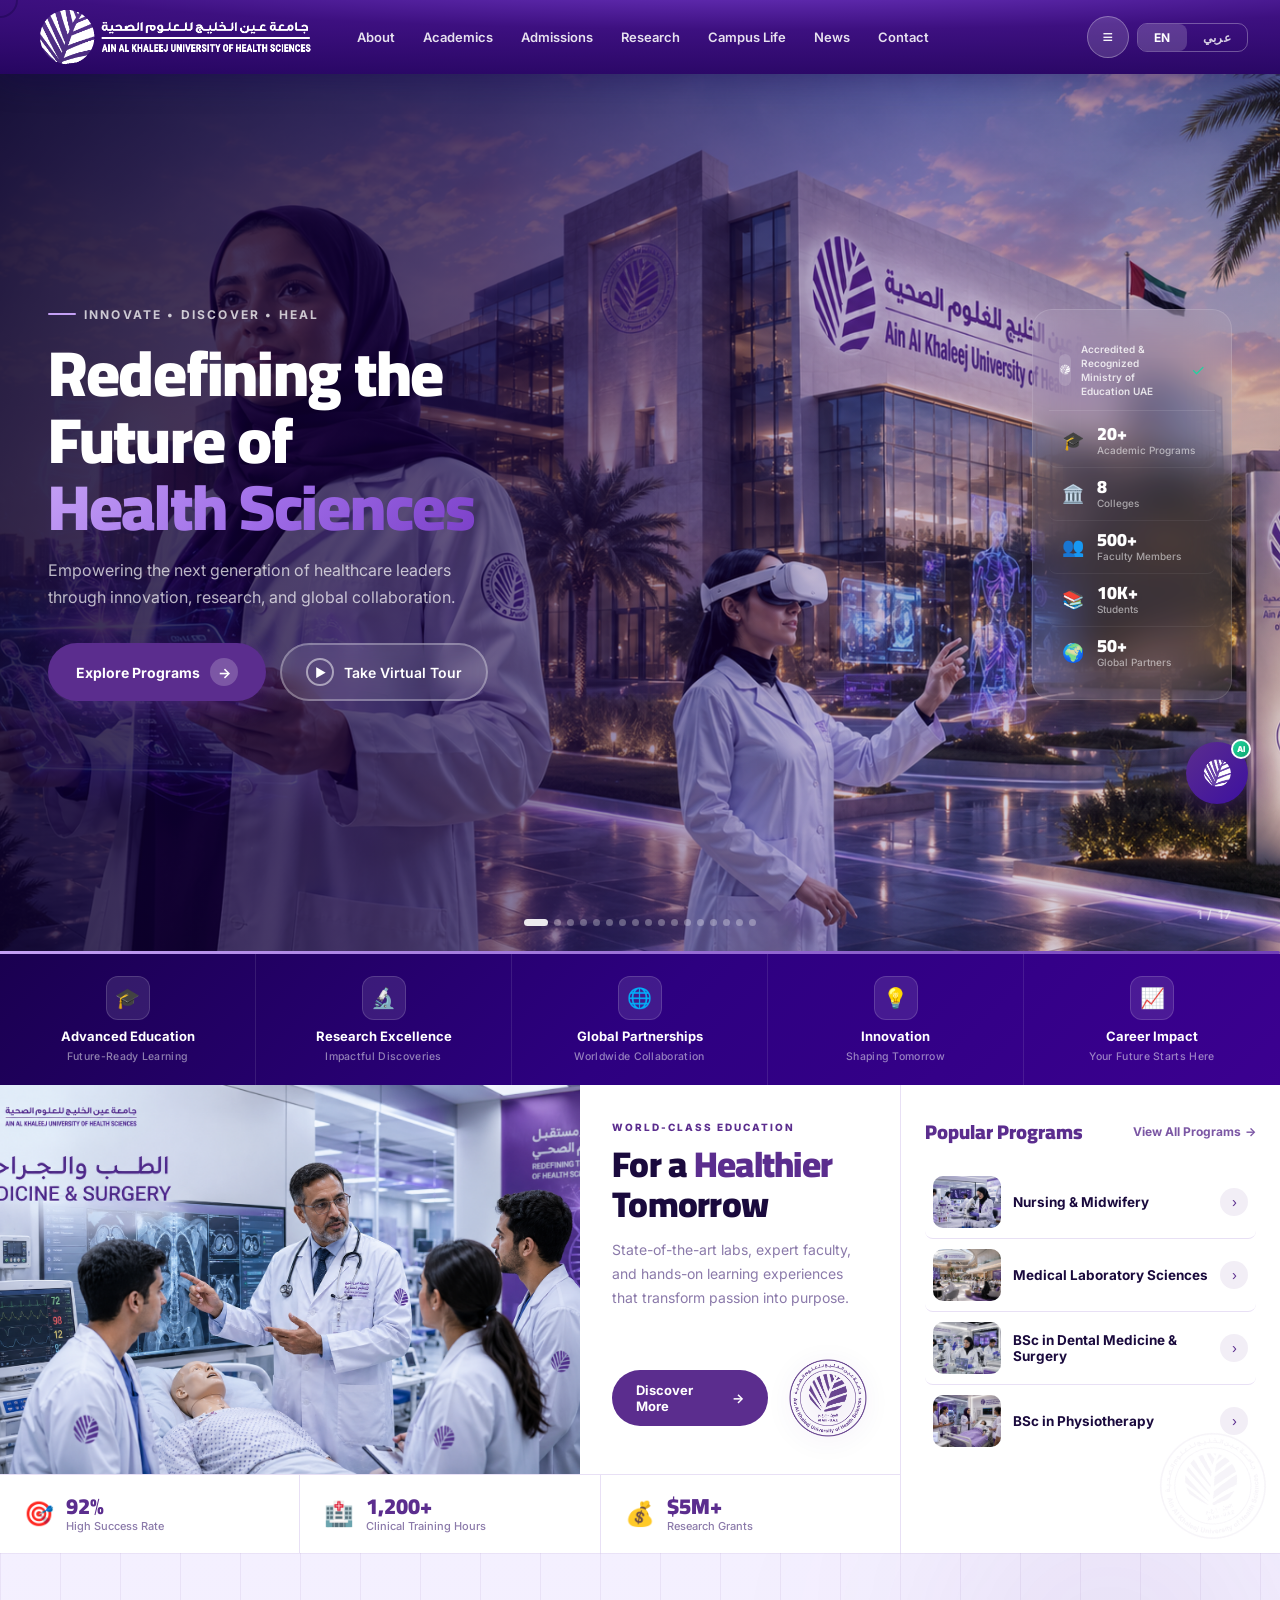
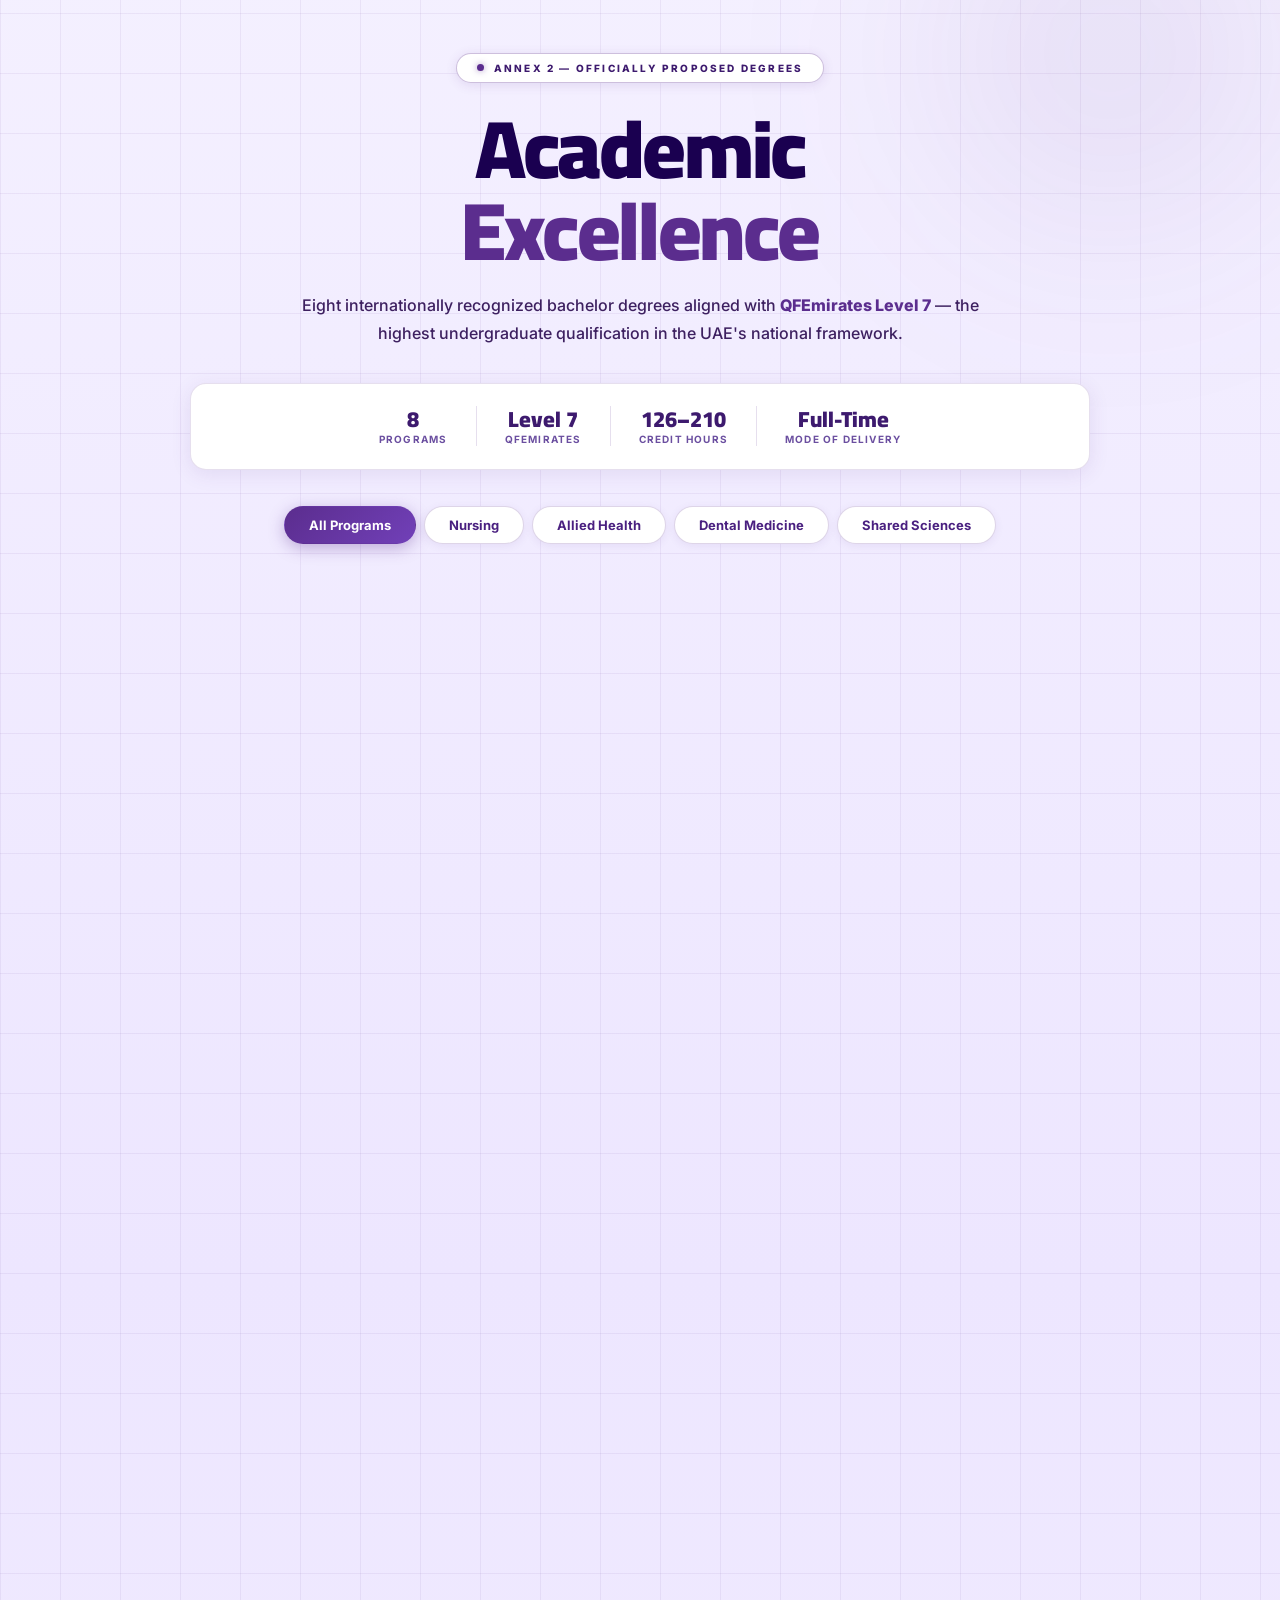
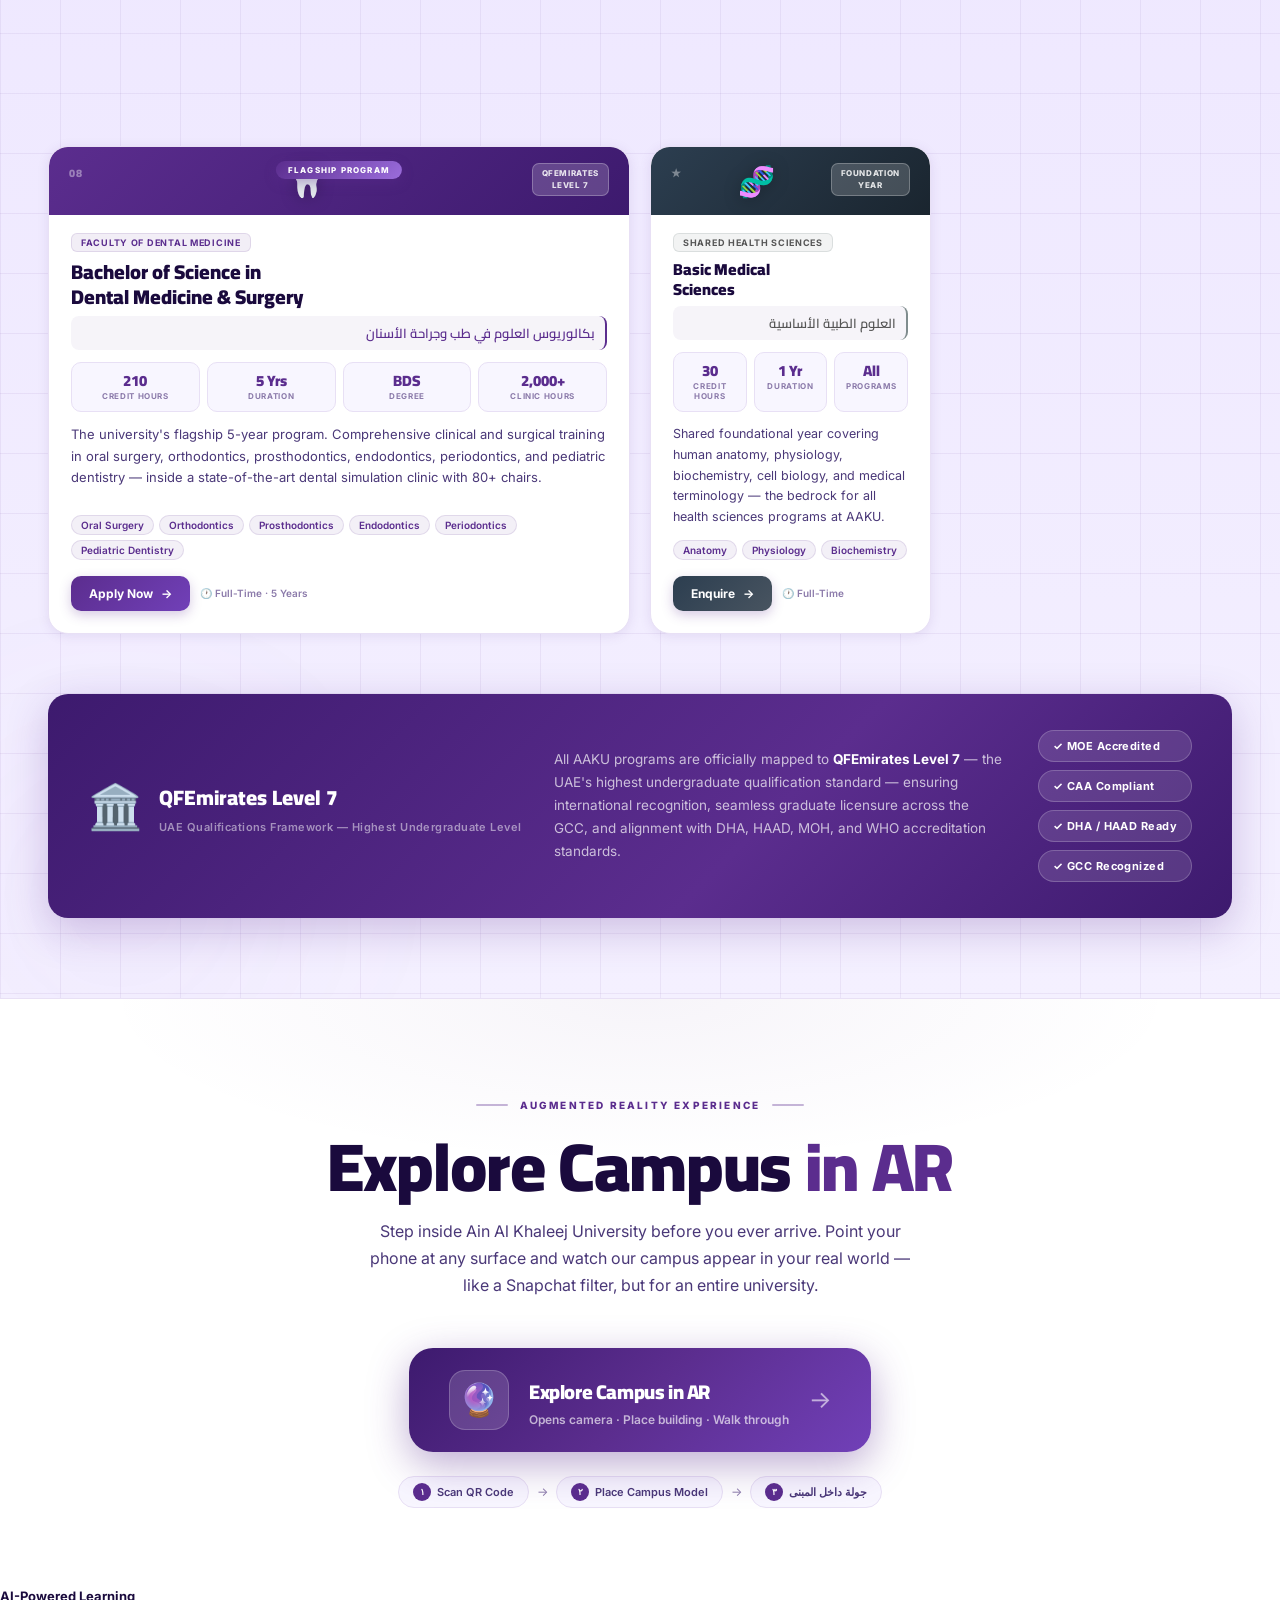
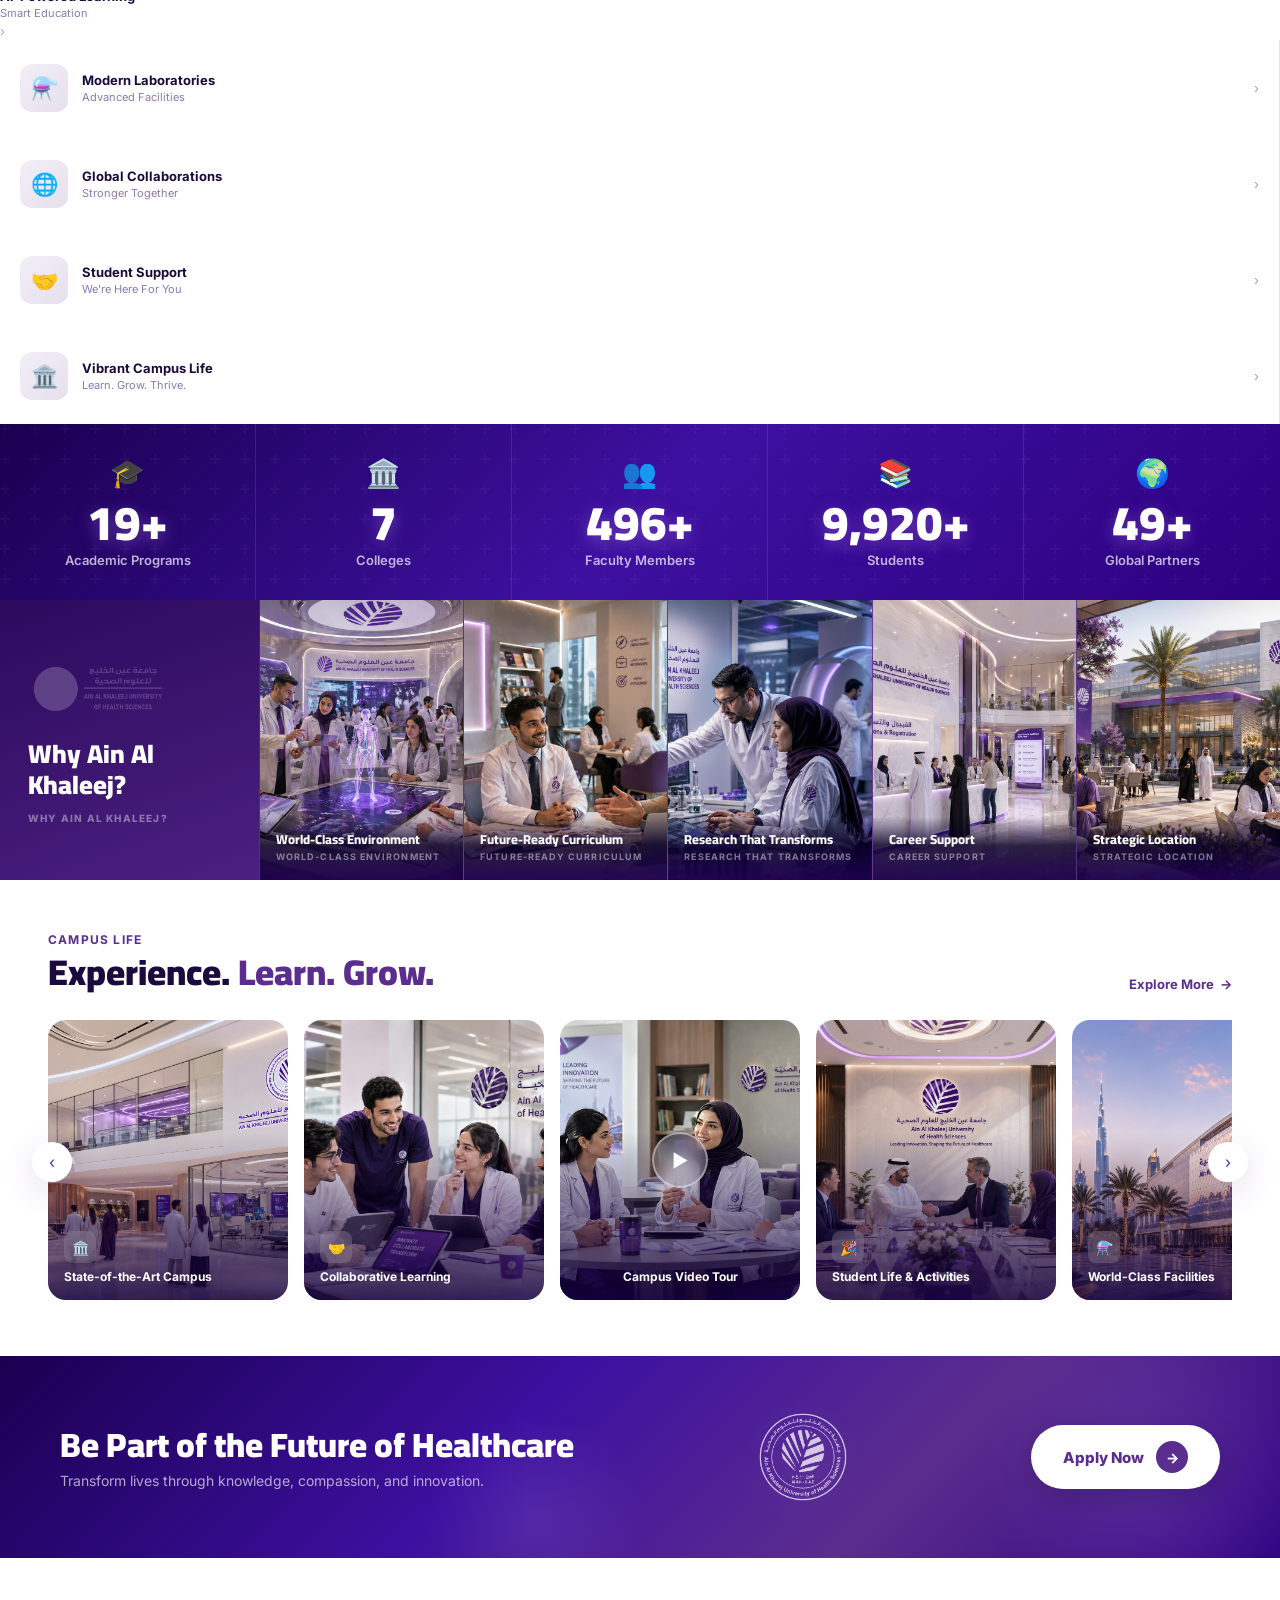
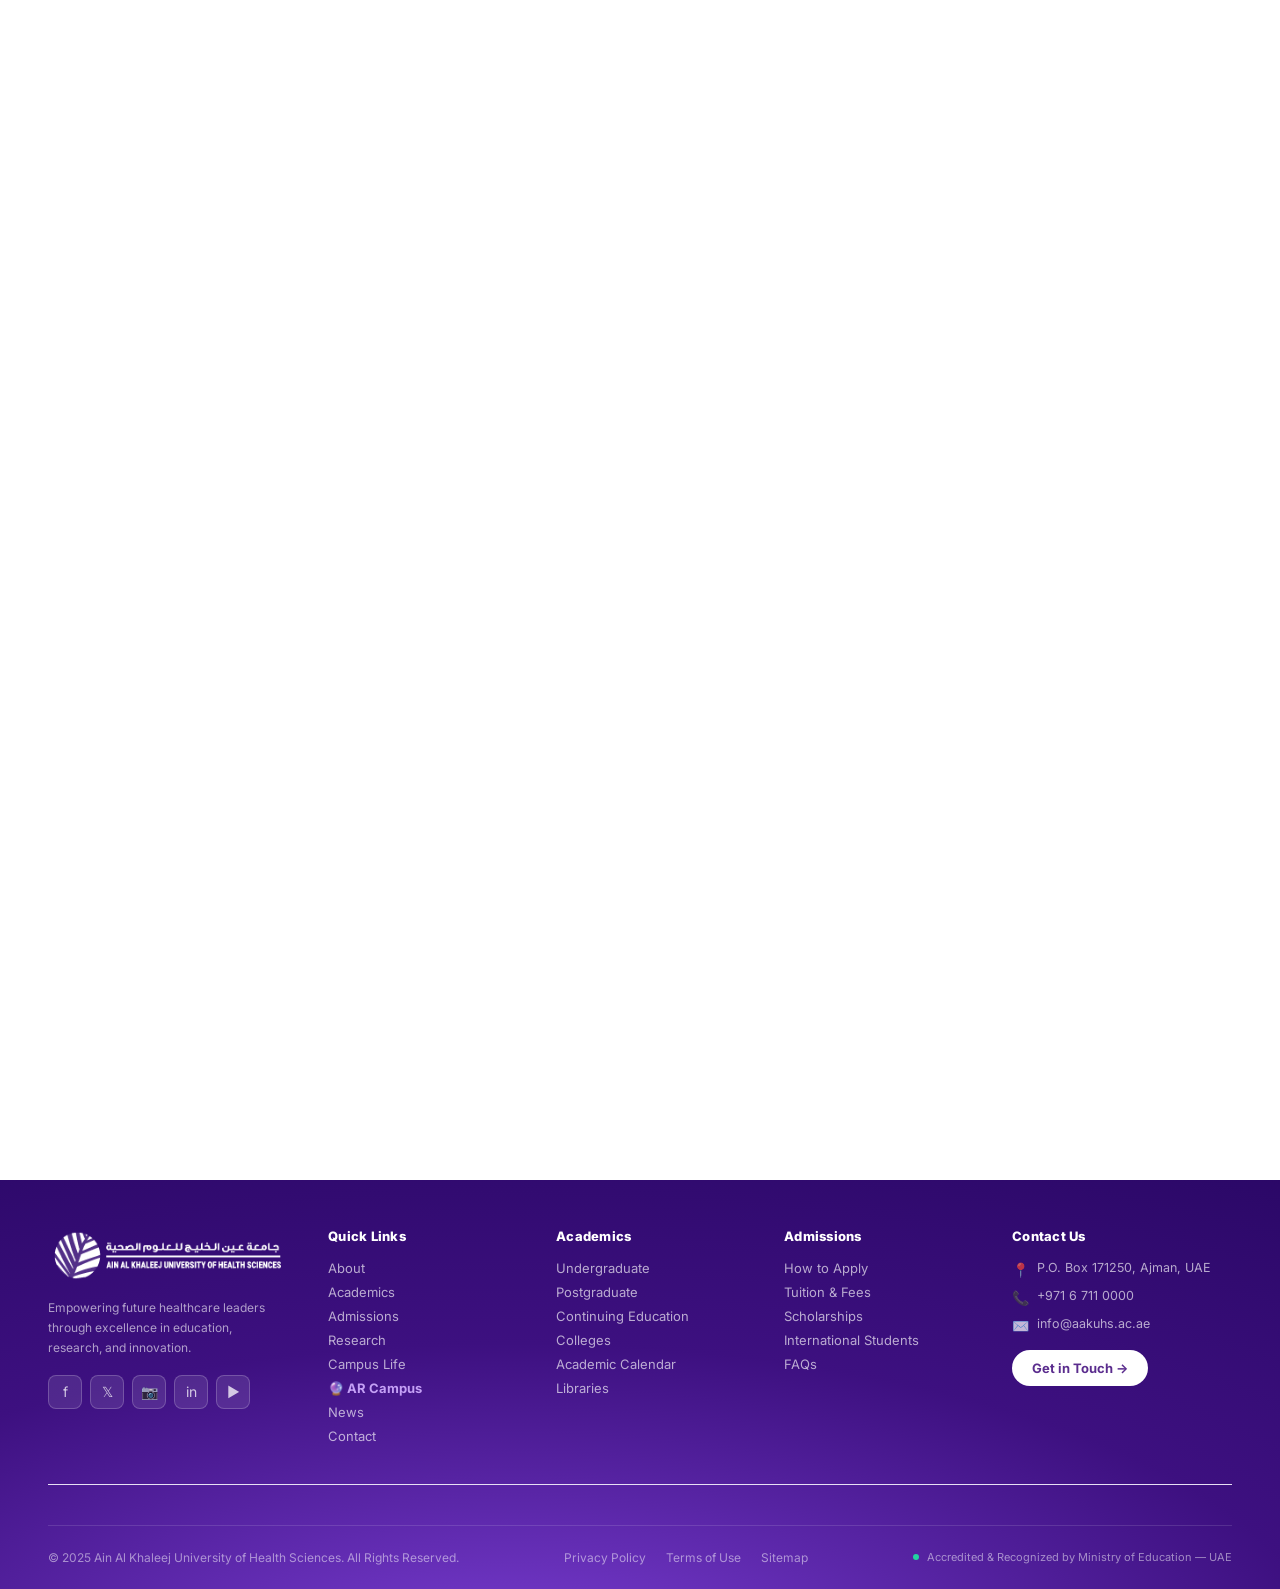
==== index.html @ d98bef13 "Add files via upload" ====
<!DOCTYPE html>
<html lang="en" dir="ltr">
<head>
<meta charset="UTF-8"/>
<meta name="viewport" content="width=device-width,initial-scale=1.0"/>
<title>Ain Al Khaleej University of Health Sciences</title>
<meta name="description" content="Ain Al Khaleej University of Health Sciences — Redefining the Future of Health Sciences"/>
<script type="module" src="https://ajax.googleapis.com/ajax/libs/model-viewer/3.4.0/model-viewer.min.js"></script>
<script src="https://cdnjs.cloudflare.com/ajax/libs/qrcodejs/1.0.0/qrcode.min.js"></script>
<link rel="preconnect" href="https://fonts.googleapis.com">
<link rel="preconnect" href="https://fonts.gstatic.com" crossorigin>
<link href="https://fonts.googleapis.com/css2?family=Cairo:wght@300;400;500;600;700;800;900&family=Inter:wght@300;400;500;600;700;800;900&display=swap" rel="stylesheet">
<style>
/* ═══════════════════════════════════════
   RESET & ROOT
═══════════════════════════════════════ */
*,*::before,*::after{box-sizing:border-box;margin:0;padding:0}
:root{
  --purple:#5b2d8e;
  --purple-dark:#3d1a6e;
  --purple-mid:#7140b8;
  --violet:#9b6ddc;
  --violet-light:#c4a0f5;
  --white:#ffffff;
  --off-white:#f8f6ff;
  --text-dark:#1a0a3d;
  --text-mid:#4a3878;
  --text-light:#8b7aaa;
  --border:#e8e0f5;
  --shadow-sm:0 2px 12px rgba(91,45,142,.10);
  --shadow-md:0 8px 32px rgba(91,45,142,.16);
  --shadow-lg:0 20px 60px rgba(91,45,142,.22);
  --radius:16px;
  --radius-lg:24px;
  --radius-xl:32px;
}
html{scroll-behavior:smooth;font-size:16px}
body{
  font-family:'Inter',sans-serif;
  color:var(--text-dark);
  background:#ffffff;
  overflow-x:hidden;
  cursor:url('assets/img/logo-cursor-48.png') 24 24, auto;
}
img{display:block;max-width:100%}
a{text-decoration:none;color:inherit}
button{cursor:url('assets/img/logo-cursor-48.png') 24 24, pointer;font-family:inherit}
*{cursor:inherit}
a,button,[role=button],[tabindex]{cursor:url('assets/img/logo-cursor-48.png') 24 24, pointer}

/* ═══════════════════════════════════════
   LOADER
═══════════════════════════════════════ */
/* ═══ EPIC LOADER ═══ */
#loader{
  position:fixed;inset:0;z-index:9999;
  background:radial-gradient(ellipse 120% 100% at 50% 0%,#3a0a8e 0%,#1a0050 40%,#0a001e 100%);
  display:flex;flex-direction:column;align-items:center;justify-content:center;gap:0;
  transition:opacity .9s cubic-bezier(.4,0,.2,1),visibility .9s;
  overflow:hidden;
}
#loader::before{
  content:'';position:absolute;inset:0;
  background:url("data:image/svg+xml,%3Csvg width='60' height='60' xmlns='http://www.w3.org/2000/svg'%3E%3Cpath d='M30 0 L60 30 L30 60 L0 30Z' fill='none' stroke='rgba(155,109,220,.06)' stroke-width='1'/%3E%3C/svg%3E") repeat;
  animation:bgDrift 20s linear infinite;
}
@keyframes bgDrift{from{transform:translate(0,0)}to{transform:translate(60px,60px)}}
.loader-ring-outer{
  position:absolute;width:320px;height:320px;border-radius:50%;
  border:1px solid rgba(155,109,220,.15);
  animation:ringRotate 8s linear infinite;
}
.loader-ring-outer::before{
  content:'';position:absolute;top:-3px;left:50%;width:6px;height:6px;
  background:#9b6ddc;border-radius:50%;transform:translateX(-50%);
  box-shadow:0 0 12px 4px rgba(155,109,220,.6);
}
.loader-ring-inner{
  position:absolute;width:220px;height:220px;border-radius:50%;
  border:1px solid rgba(196,160,245,.1);
  animation:ringRotate 5s linear infinite reverse;
}
@keyframes ringRotate{from{transform:rotate(0deg)}to{transform:rotate(360deg)}}
.loader-logo-wrap{
  position:relative;z-index:2;
  display:flex;flex-direction:column;align-items:center;gap:32px;
}
#loader img.loader-logo{
  width:320px;max-width:80vw;
  filter:drop-shadow(0 0 40px rgba(155,109,220,.5)) drop-shadow(0 0 80px rgba(91,45,142,.3));
  animation:logoReveal 1.2s cubic-bezier(.34,1.56,.64,1) both, logoPulseGlow 3s ease-in-out infinite 1.2s;
}
@keyframes logoReveal{
  0%{transform:scale(.4) translateY(40px);opacity:0;filter:drop-shadow(0 0 0px rgba(155,109,220,0))}
  60%{transform:scale(1.05) translateY(-8px);opacity:1}
  100%{transform:scale(1) translateY(0);opacity:1;filter:drop-shadow(0 0 40px rgba(155,109,220,.5))}
}
@keyframes logoPulseGlow{
  0%,100%{filter:drop-shadow(0 0 30px rgba(155,109,220,.4)) drop-shadow(0 0 60px rgba(91,45,142,.2))}
  50%{filter:drop-shadow(0 0 60px rgba(155,109,220,.8)) drop-shadow(0 0 100px rgba(91,45,142,.5))}
}
.loader-wordmark{
  font-family:'Cairo',sans-serif;font-size:13px;font-weight:700;letter-spacing:.35em;
  text-transform:uppercase;color:rgba(255,255,255,.45);
  animation:fadeInUp 1s ease .6s both;
  text-align:center;
}
@keyframes fadeInUp{from{opacity:0;transform:translateY(12px)}to{opacity:1;transform:none}}
.loader-bar-wrap{
  width:280px;height:2px;background:rgba(255,255,255,.08);
  border-radius:99px;overflow:hidden;margin-top:8px;
  animation:fadeInUp 1s ease .8s both;
}
.loader-bar-fill{
  height:100%;width:0%;
  background:linear-gradient(90deg,#7140b8,#c4a0f5,#fff,#9b6ddc);
  border-radius:99px;transition:width .3s ease;
  box-shadow:0 0 8px rgba(196,160,245,.6);
}
.loader-label{
  color:rgba(255,255,255,.35);font-size:10px;font-weight:700;
  letter-spacing:.25em;text-transform:uppercase;margin-top:10px;
  animation:fadeInUp 1s ease 1s both;
}
#loader.hidden{opacity:0;visibility:hidden;pointer-events:none}

/* ═══════════════════════════════════════
   CUSTOM CURSOR RING
═══════════════════════════════════════ */
.cursor-ring{
  position:fixed;width:36px;height:36px;border-radius:50%;
  border:2px solid rgba(91,45,142,.4);
  pointer-events:none;z-index:99998;
  transform:translate(-50%,-50%);
  transition:width .2s,height .2s,border-color .2s,transform .08s;
  mix-blend-mode:multiply;
}
.cursor-ring.hovered{width:54px;height:54px;border-color:rgba(91,45,142,.7)}

/* ═══════════════════════════════════════
   SCROLL REVEAL
═══════════════════════════════════════ */
.reveal{opacity:0;transform:translateY(40px);transition:opacity .75s ease,transform .75s ease}
.reveal.visible{opacity:1;transform:none}
.reveal-left{opacity:0;transform:translateX(-40px);transition:opacity .75s ease,transform .75s ease}
.reveal-left.visible{opacity:1;transform:none}
.reveal-right{opacity:0;transform:translateX(40px);transition:opacity .75s ease,transform .75s ease}
.reveal-right.visible{opacity:1;transform:none}

/* ═══════════════════════════════════════
   FLOATING PARTICLES
═══════════════════════════════════════ */
#particles{position:fixed;inset:0;pointer-events:none;z-index:0;overflow:hidden}
.particle{
  position:absolute;border-radius:50%;
  background:radial-gradient(circle,rgba(155,109,220,.6),transparent);
  animation:floatUp linear infinite;
  pointer-events:none;
}
@keyframes floatUp{
  0%{transform:translateY(100vh) scale(0);opacity:0}
  10%{opacity:1}
  90%{opacity:.4}
  100%{transform:translateY(-20vh) scale(1.2);opacity:0}
}

/* ═══════════════════════════════════════
   NAV — EXACT MATCH
═══════════════════════════════════════ */
.nav{
  position:sticky;top:0;z-index:1000;
  background:radial-gradient(ellipse 160% 200% at 60% -40%, #7b3fd4 0%, #3d1080 40%, #1a0050 100%);
  border-bottom:none;
  box-shadow:0 4px 32px rgba(20,0,80,.35);
  padding:0 32px;
  display:flex;align-items:center;
  height:74px;
  transition:box-shadow .3s;
  gap:0;
}
.nav.scrolled{box-shadow:0 6px 40px rgba(20,0,80,.45)}
.nav-logo{display:flex;align-items:center;flex-shrink:0}
.nav-logo img{height:60px;width:auto;object-fit:contain;transition:transform .3s}
.nav-logo:hover img{transform:scale(1.03)}
.nav-links{display:flex;align-items:center;gap:0;flex:1;padding-left:24px}
.nav-links a{
  padding:8px 14px;border-radius:8px;
  font-size:13px;font-weight:600;color:rgba(255,255,255,0.88);
  transition:all .25s;position:relative;white-space:nowrap;
}
.nav-links a::after{
  content:'';position:absolute;bottom:6px;left:50%;right:50%;
  height:2px;background:rgba(255,255,255,0.7);border-radius:99px;
  transition:left .3s,right .3s;
}
.nav-links a:hover{color:#fff;background:rgba(255,255,255,.08)}
.nav-links a:hover::after{left:14px;right:14px}
.nav-right{display:flex;align-items:center;gap:8px;flex-shrink:0;margin-left:auto}
.lang-wrap{display:flex;border-radius:10px;overflow:hidden;border:1.5px solid rgba(255,255,255,.3)}
.lang-btn{
  padding:6px 16px;font-size:12px;font-weight:700;
  background:transparent;border:none;color:rgba(255,255,255,.8);
  transition:all .25s;letter-spacing:.03em;
}
.lang-btn.active{background:rgba(255,255,255,.18);color:#fff;border-radius:8px}
.nav-menu-toggle{
  display:none;width:40px;height:40px;border-radius:8px;
  background:var(--purple);border:none;color:#fff;
  font-size:18px;align-items:center;justify-content:center;
  margin-left:8px;
}
.nav-cta-btn{
  background:rgba(255,255,255,.15);color:#fff;
  border:1.5px solid rgba(255,255,255,.3);border-radius:50%;
  display:flex;align-items:center;justify-content:center;
  width:42px;height:42px;
  transition:all .25s;font-size:18px;
}
.nav-cta-btn:hover{background:rgba(255,255,255,.25);transform:scale(1.06)}

/* ═══════════════════════════════════════
   HERO — EXACT MATCH
═══════════════════════════════════════ */
.hero{
  position:relative;min-height:880px;
  background:linear-gradient(135deg,#0d0025 0%,#1a0050 30%,#2d0080 60%,#3d10a0 80%,#5b1db0 100%);
  overflow:hidden;display:flex;align-items:stretch;
}
.hero-bg-img{
  position:absolute;inset:0;width:100%;height:100%;
  object-fit:cover;object-position:center top;
  opacity:0;transition:opacity 1.4s ease,transform 10s ease;transform:scale(1.08);
}
.hero-bg-img.active{opacity:1;transform:scale(1)}
.hero-overlay{
  position:absolute;inset:0;
  background:linear-gradient(100deg,rgba(10,0,40,.88) 0%,rgba(20,0,60,.68) 35%,rgba(40,0,100,.25) 65%,rgba(0,0,0,.12) 100%);
  z-index:1;
}
/* Slide progress bar */
.hero-progress{position:absolute;bottom:0;left:0;height:3px;z-index:4;background:linear-gradient(90deg,#c4a0f5,#7140b8);width:0%;border-radius:0 3px 3px 0;}
/* Slide counter */
.hero-slide-counter{position:absolute;bottom:32px;right:48px;z-index:3;font-size:12px;font-weight:700;color:rgba(255,255,255,.5);letter-spacing:.1em;}
.hero-inner{
  position:relative;z-index:2;
  width:100%;max-width:1400px;margin:0 auto;
  padding:90px 48px 110px;
  display:flex;align-items:center;justify-content:space-between;gap:24px;
}
/* LEFT content */
.hero-left{flex:1;max-width:560px}
.hero-eyebrow{
  color:rgba(255,255,255,.75);font-size:12px;font-weight:700;
  letter-spacing:.18em;text-transform:uppercase;margin-bottom:18px;
  display:flex;align-items:center;gap:8px;
}
.hero-eyebrow::before{content:'';width:28px;height:2px;background:var(--violet-light);border-radius:99px}
.hero-h1{
  font-family:'Cairo',sans-serif;
  font-size:clamp(38px,5vw,68px);line-height:1.05;
  font-weight:900;color:#fff;margin-bottom:16px;
  letter-spacing:-.02em;
}
.hero-h1 .highlight{
  background:linear-gradient(135deg,#c4a0f5,#a06ee8,#7b3fc8);
  -webkit-background-clip:text;-webkit-text-fill-color:transparent;background-clip:text;
  display:inline-block;
}
.hero-sub{
  color:rgba(255,255,255,.7);font-size:16px;line-height:1.7;
  margin-bottom:32px;font-weight:400;max-width:460px;
}
.hero-btns{display:flex;gap:14px;flex-wrap:wrap}
.btn-primary{
  display:inline-flex;align-items:center;gap:10px;
  background:var(--purple);color:#fff;
  border:none;border-radius:50px;
  padding:14px 28px;font-size:14px;font-weight:700;
  box-shadow:0 8px 24px rgba(91,45,142,.5);
  transition:all .3s;position:relative;overflow:hidden;
  white-space:nowrap;
}
.btn-primary::before{
  content:'';position:absolute;inset:0;
  background:linear-gradient(135deg,rgba(255,255,255,.15),transparent);
  opacity:0;transition:opacity .3s;
}
.btn-primary:hover{transform:translateY(-3px);box-shadow:0 14px 36px rgba(91,45,142,.6)}
.btn-primary:hover::before{opacity:1}
.btn-primary .btn-arrow{
  width:28px;height:28px;border-radius:50%;
  background:rgba(255,255,255,.2);
  display:flex;align-items:center;justify-content:center;font-size:14px;
  transition:transform .25s;
}
.btn-primary:hover .btn-arrow{transform:translateX(3px)}
.btn-outline{
  display:inline-flex;align-items:center;gap:10px;
  background:rgba(255,255,255,.1);color:#fff;
  border:2px solid rgba(255,255,255,.3);border-radius:50px;
  padding:13px 24px;font-size:14px;font-weight:600;
  transition:all .3s;backdrop-filter:blur(8px);white-space:nowrap;
}
.btn-outline:hover{background:rgba(255,255,255,.18);border-color:rgba(255,255,255,.6);transform:translateY(-2px)}
.btn-outline .play-icon{
  width:28px;height:28px;border-radius:50%;
  border:2px solid rgba(255,255,255,.5);
  display:flex;align-items:center;justify-content:center;font-size:12px;
}

/* RIGHT stats panel */
.hero-right{
  flex-shrink:0;width:200px;
  background:rgba(255,255,255,.08);
  border:1px solid rgba(255,255,255,.12);
  backdrop-filter:blur(20px);border-radius:20px;
  padding:20px 16px;display:flex;flex-direction:column;gap:0;
}
.hero-stat-top{
  display:flex;align-items:center;gap:10px;
  padding:12px 10px;border-bottom:1px solid rgba(255,255,255,.1);
  margin-bottom:4px;
}
.hero-stat-top-logo{
  width:32px;height:32px;border-radius:8px;
  background:rgba(255,255,255,.15);
  display:flex;align-items:center;justify-content:center;
  overflow:hidden;
}
.hero-stat-top-logo img{width:24px;height:24px;object-fit:contain;filter:brightness(0) invert(1)}
.hero-stat-top-text{font-size:10px;color:rgba(255,255,255,.8);line-height:1.4;font-weight:600}
.hero-stat-top-check{color:#22d3a0;font-size:16px;margin-left:auto}
.hero-stat-item{
  display:flex;align-items:center;gap:10px;
  padding:10px 10px;border-bottom:1px solid rgba(255,255,255,.06);
  transition:background .25s;border-radius:8px;
}
.hero-stat-item:hover{background:rgba(255,255,255,.07)}
.hero-stat-item:last-child{border-bottom:none}
.hero-stat-icon{font-size:18px;width:28px;text-align:center;flex-shrink:0}
.hero-stat-info{}
.hero-stat-num{
  font-family:'Cairo',sans-serif;font-weight:900;
  font-size:18px;color:#fff;line-height:1;
}
.hero-stat-label{font-size:10px;color:rgba(255,255,255,.55);font-weight:500;line-height:1.3;margin-top:1px}

/* Slideshow dots */
.hero-dots{
  position:absolute;bottom:28px;left:50%;transform:translateX(-50%);
  z-index:3;display:flex;gap:6px;align-items:center;
  max-width:280px;flex-wrap:wrap;justify-content:center;
}
.hero-dot{
  width:7px;height:7px;border-radius:99px;
  background:rgba(255,255,255,.3);border:none;
  transition:width .35s,background .35s;flex-shrink:0;
}
.hero-dot.active{width:24px;background:rgba(255,255,255,.9)}

/* ═══════════════════════════════════════
   CHAIRMAN'S WORD — IMAGE ONLY
═══════════════════════════════════════ */
.chairman-section{
  width:100%;
  position:relative;
  overflow:hidden;
  background:#0a001e;
  line-height:0;
}
.ch-full-img{
  width:100%;
  height:auto;
  display:block;
  object-fit:cover;
  object-position:center top;
  max-height:90vh;
}

/* ═══════════════════════════════════════
   PILLARS BAR — EXACT MATCH
═══════════════════════════════════════ */
.pillars-bar{
  background:linear-gradient(135deg,#1a0050,#2d0080,#3b0090);
  padding:0;display:grid;grid-template-columns:repeat(5,1fr);
  position:relative;z-index:2;
}
.pillar-item{
  padding:22px 16px;text-align:center;
  border-right:1px solid rgba(255,255,255,.1);
  display:flex;flex-direction:column;align-items:center;gap:6px;
  transition:background .3s;position:relative;overflow:hidden;
}
.pillar-item:last-child{border-right:none}
.pillar-item::before{
  content:'';position:absolute;inset:0;
  background:rgba(255,255,255,.05);
  transform:scaleY(0);transform-origin:bottom;transition:transform .35s;
}
.pillar-item:hover::before{transform:scaleY(1)}
.pillar-item:hover{background:rgba(255,255,255,.06)}
.pillar-icon-wrap{
  width:44px;height:44px;border-radius:12px;
  background:rgba(255,255,255,.1);border:1px solid rgba(255,255,255,.15);
  display:flex;align-items:center;justify-content:center;
  font-size:20px;transition:transform .3s,background .3s;
}
.pillar-item:hover .pillar-icon-wrap{transform:scale(1.12);background:rgba(255,255,255,.18)}
.pillar-title{color:#fff;font-weight:700;font-size:13px;margin-top:2px}
.pillar-sub{color:rgba(255,255,255,.5);font-size:10.5px;font-weight:500;letter-spacing:.03em}

/* ═══════════════════════════════════════
   ABOUT / WORLD-CLASS + PROGRAMS — EXACT
═══════════════════════════════════════ */
.about-programs{
  display:grid;grid-template-columns:1fr 380px;
  gap:0;background:#fff;
  border-radius:0;overflow:hidden;
  box-shadow:inset 0 1px 0 var(--border);
}
/* Left: about */
.about-left{
  display:grid;grid-template-rows:1fr auto;
  background:#fff;
}
.about-top{display:flex;gap:0}
.about-image-wrap{flex:1;position:relative;overflow:hidden;min-height:380px}
.about-image-wrap img{width:100%;height:100%;object-fit:cover;transition:transform .6s ease}
.about-image-wrap:hover img{transform:scale(1.04)}
.about-text-wrap{
  flex:0 0 320px;padding:36px 32px;
  display:flex;flex-direction:column;justify-content:center;
  background:#fff;
}
.section-eyebrow{
  font-size:10px;font-weight:800;letter-spacing:.2em;text-transform:uppercase;
  color:var(--purple);margin-bottom:12px;
}
.about-h2{
  font-family:'Cairo',sans-serif;font-size:36px;font-weight:900;
  color:var(--text-dark);line-height:1.1;margin-bottom:14px;
  letter-spacing:-.02em;
}
.about-h2 em{color:var(--purple);font-style:normal}
.about-desc{color:var(--text-light);font-size:14px;line-height:1.7;margin-bottom:24px}
.btn-discover{
  display:inline-flex;align-items:center;gap:10px;
  background:var(--purple);color:#fff;border:none;border-radius:50px;
  padding:12px 24px;font-size:13px;font-weight:700;
  transition:all .3s;width:fit-content;
}
.btn-discover:hover{background:var(--purple-dark);transform:translateY(-2px);box-shadow:var(--shadow-md)}
.about-stats-bar{
  display:flex;border-top:1px solid var(--border);
}
.about-stat{
  flex:1;padding:20px 24px;display:flex;align-items:center;gap:12px;
  border-right:1px solid var(--border);
  transition:background .25s;
}
.about-stat:last-child{border-right:none}
.about-stat:hover{background:var(--off-white)}
.about-stat-icon{font-size:24px}
.about-stat-val{font-family:'Cairo',sans-serif;font-size:22px;font-weight:900;color:var(--purple);line-height:1}
.about-stat-lbl{font-size:11px;color:var(--text-light);font-weight:500;margin-top:2px}

/* Right: programs panel */
.programs-panel{
  background:#fff;
  border-left:1px solid var(--border);
  padding:28px 24px;
  display:flex;flex-direction:column;
}
.programs-header{
  display:flex;align-items:center;justify-content:space-between;
  margin-bottom:16px;
}
.programs-title{font-family:'Cairo',sans-serif;font-size:20px;font-weight:900;color:var(--purple)}
.programs-view-all{
  font-size:12px;font-weight:700;color:var(--purple);
  display:flex;align-items:center;gap:4px;opacity:.8;
  transition:opacity .25s;
}
.programs-view-all:hover{opacity:1}
.program-row{
  display:flex;align-items:center;gap:12px;
  padding:12px 0;border-bottom:1px solid var(--border);
  transition:all .25s;border-radius:8px;padding:10px 8px;
  position:relative;overflow:hidden;
}
.program-row::before{
  content:'';position:absolute;inset:0;
  background:var(--off-white);opacity:0;transition:opacity .25s;border-radius:8px;
}
.program-row:hover::before{opacity:1}
.program-row:last-child{border-bottom:none}
.program-thumb{
  width:68px;height:52px;border-radius:10px;object-fit:cover;
  flex-shrink:0;position:relative;z-index:1;transition:transform .3s;
}
.program-row:hover .program-thumb{transform:scale(1.06)}
.program-name{flex:1;font-weight:700;font-size:13.5px;color:var(--text-dark);position:relative;z-index:1}
.program-arrow{
  width:28px;height:28px;border-radius:50%;
  background:rgba(91,45,142,.08);
  display:flex;align-items:center;justify-content:center;
  color:var(--purple);font-size:13px;flex-shrink:0;
  position:relative;z-index:1;transition:all .25s;
}
.program-row:hover .program-arrow{background:var(--purple);color:#fff;transform:translateX(2px)}

/* ═══════════════════════════════════════
   FEATURES BAR — EXACT 5-COL
═══════════════════════════════════════ */
.features-bar{
  background:#fff;border-top:1px solid var(--border);
  border-bottom:1px solid var(--border);
  display:grid;grid-template-columns:repeat(5,1fr);
}
.feature-item{
  padding:24px 20px;border-right:1px solid var(--border);
  display:flex;align-items:center;gap:14px;
  transition:background .25s;position:relative;overflow:hidden;
}
.feature-item:last-child{border-right:none}
.feature-item::after{
  content:'';position:absolute;bottom:0;left:0;right:0;height:2px;
  background:linear-gradient(90deg,var(--purple),var(--violet));
  transform:scaleX(0);transform-origin:left;transition:transform .35s;
}
.feature-item:hover{background:var(--off-white)}
.feature-item:hover::after{transform:scaleX(1)}
.feature-icon-wrap{
  width:48px;height:48px;border-radius:12px;flex-shrink:0;
  background:linear-gradient(135deg,rgba(91,45,142,.08),rgba(91,45,142,.15));
  display:flex;align-items:center;justify-content:center;font-size:22px;
  transition:transform .3s;
}
.feature-item:hover .feature-icon-wrap{transform:scale(1.1) rotate(-4deg)}
.feature-text{}
.feature-name{font-weight:700;font-size:13px;color:var(--text-dark)}
.feature-sub{font-size:11px;color:var(--text-light);margin-top:2px}
.feature-arrow{margin-left:auto;color:var(--purple);font-size:13px;opacity:.5;transition:all .25s;flex-shrink:0}
.feature-item:hover .feature-arrow{opacity:1;transform:translateX(3px)}

/* ═══════════════════════════════════════
   CAMPUS LIFE SECTION — EXACT
═══════════════════════════════════════ */
.campus-section{padding:52px 48px;background:#fff}
.section-header{
  display:flex;align-items:flex-end;justify-content:space-between;
  margin-bottom:28px;
}
.section-label{font-size:12px;font-weight:700;color:var(--purple);letter-spacing:.1em;text-transform:uppercase;margin-bottom:6px}
.section-title{font-family:'Cairo',sans-serif;font-size:36px;font-weight:900;color:var(--text-dark);line-height:1.1}
.section-title em{font-style:normal;color:var(--purple)}
.explore-link{
  display:flex;align-items:center;gap:6px;font-size:13px;font-weight:700;color:var(--purple);
  white-space:nowrap;transition:gap .25s;
}
.explore-link:hover{gap:10px}

/* Campus slider */
.campus-slider-wrap{position:relative;overflow:hidden;border-radius:20px}
.campus-slider{
  display:flex;gap:16px;overflow-x:auto;scroll-snap-type:x mandatory;
  scrollbar-width:none;padding-bottom:4px;
  -webkit-overflow-scrolling:touch;
}
.campus-slider::-webkit-scrollbar{display:none}
.campus-card{
  flex-shrink:0;width:240px;height:280px;border-radius:18px;
  position:relative;overflow:hidden;scroll-snap-align:start;
  transition:transform .35s;
}
.campus-card:hover{transform:translateY(-6px)}
.campus-card img{
  width:100%;height:100%;object-fit:cover;
  transition:transform .5s;
}
.campus-card:hover img{transform:scale(1.08)}
.campus-card-overlay{
  position:absolute;inset:0;
  background:linear-gradient(180deg,transparent 40%,rgba(20,0,60,.85) 100%);
}
.campus-card-content{
  position:absolute;bottom:0;left:0;right:0;padding:16px;
}
.campus-card-icon{
  width:32px;height:32px;border-radius:8px;
  background:rgba(255,255,255,.15);backdrop-filter:blur(8px);
  display:flex;align-items:center;justify-content:center;font-size:14px;
  margin-bottom:6px;
}
.campus-card-label{color:#fff;font-size:12px;font-weight:700}
/* Center play card */
.campus-card.play-card{background:linear-gradient(135deg,#1a0050,#3d10a0)}
.play-btn-wrap{
  position:absolute;inset:0;display:flex;align-items:center;justify-content:center;
}
.play-btn{
  width:56px;height:56px;border-radius:50%;
  background:rgba(255,255,255,.15);border:2px solid rgba(255,255,255,.4);
  backdrop-filter:blur(8px);display:flex;align-items:center;justify-content:center;
  font-size:18px;color:#fff;transition:all .3s;
}
.play-btn:hover{background:rgba(255,255,255,.28);transform:scale(1.1)}
.slider-nav{
  position:absolute;top:50%;transform:translateY(-50%);
  width:40px;height:40px;border-radius:50%;
  background:#fff;border:none;
  box-shadow:var(--shadow-md);
  display:flex;align-items:center;justify-content:center;
  font-size:16px;color:var(--purple);z-index:2;transition:all .25s;
}
.slider-nav:hover{background:var(--purple);color:#fff;transform:translateY(-50%) scale(1.08)}
.slider-nav.prev{left:-16px}
.slider-nav.next{right:-16px}

/* ═══════════════════════════════════════
   CTA BANNER — EXACT
═══════════════════════════════════════ */
.cta-banner{
  background:linear-gradient(135deg,#1a0050 0%,#3d10a0 40%,#5b2d8e 70%,#2d0080 100%);
  padding:56px 60px;display:flex;align-items:center;justify-content:space-between;
  position:relative;overflow:hidden;gap:32px;
}
.cta-banner::before{
  content:'';position:absolute;right:-80px;top:-80px;
  width:400px;height:400px;border-radius:50%;
  background:radial-gradient(circle,rgba(155,109,220,.25),transparent 60%);
  animation:ctaOrb 6s ease-in-out infinite;
}
.cta-banner::after{
  content:'';position:absolute;left:30%;bottom:-60px;
  width:300px;height:200px;border-radius:50%;
  background:radial-gradient(circle,rgba(196,160,245,.12),transparent 60%);
}
@keyframes ctaOrb{0%,100%{transform:scale(1) translate(0,0)}50%{transform:scale(1.15) translate(-20px,-10px)}}
.cta-left{position:relative;z-index:1}
.cta-h2{
  font-family:'Cairo',sans-serif;font-size:34px;font-weight:900;
  color:#fff;line-height:1.15;margin-bottom:8px;
}
.cta-sub{color:rgba(255,255,255,.65);font-size:14px;font-weight:400}
.btn-cta{
  position:relative;z-index:1;
  display:inline-flex;align-items:center;gap:12px;
  background:#fff;color:var(--purple);
  border:none;border-radius:50px;
  padding:16px 32px;font-size:15px;font-weight:800;
  box-shadow:0 8px 32px rgba(0,0,0,.2);
  transition:all .3s;white-space:nowrap;flex-shrink:0;
}
.btn-cta:hover{transform:translateY(-3px);box-shadow:0 16px 48px rgba(0,0,0,.3)}
.btn-cta .btn-arrow{
  width:32px;height:32px;border-radius:50%;
  background:var(--purple);color:#fff;
  display:flex;align-items:center;justify-content:center;
  font-size:14px;transition:transform .25s;
}
.btn-cta:hover .btn-arrow{transform:translateX(4px)}

/* ═══════════════════════════════════════
   NEWS & EVENTS — EXACT
═══════════════════════════════════════ */
.news-section{padding:52px 48px;background:#fff}
.news-grid{display:grid;grid-template-columns:repeat(4,1fr);gap:20px;margin-top:28px}
.news-card{
  border-radius:18px;overflow:hidden;background:#fff;
  border:1px solid var(--border);
  box-shadow:var(--shadow-sm);transition:all .35s;
}
.news-card:hover{transform:translateY(-8px);box-shadow:var(--shadow-lg)}
.news-img-wrap{position:relative;height:180px;overflow:hidden}
.news-img-wrap img{width:100%;height:100%;object-fit:cover;transition:transform .5s}
.news-card:hover .news-img-wrap img{transform:scale(1.08)}
.news-date-badge{
  position:absolute;top:12px;left:12px;
  background:linear-gradient(135deg,#3d10a0,#6b35c4);
  color:#fff;border-radius:10px;padding:8px 12px;text-align:center;
  line-height:1;font-weight:900;min-width:52px;
}
.news-date-day{font-size:20px;display:block;font-family:'Cairo',sans-serif}
.news-date-month{font-size:9px;letter-spacing:.12em;text-transform:uppercase;opacity:.85;display:block;margin-top:2px}
.news-type-badge{
  position:absolute;top:12px;right:12px;
  background:rgba(0,0,0,.45);backdrop-filter:blur(8px);
  color:#fff;font-size:9px;font-weight:800;letter-spacing:.15em;
  text-transform:uppercase;border-radius:6px;padding:4px 8px;
}
.news-body{padding:16px}
.news-card-title{font-weight:700;font-size:14px;color:var(--text-dark);line-height:1.5;margin-bottom:12px}
.news-learn{
  display:flex;align-items:center;gap:6px;
  font-size:12px;font-weight:700;color:var(--purple);
  transition:gap .25s;
}
.news-learn:hover{gap:10px}

/* ═══════════════════════════════════════
   FOOTER — EXACT MATCH
═══════════════════════════════════════ */
.footer{
  background:radial-gradient(ellipse 160% 200% at 40% 120%, #7b3fd4 0%, #3d1080 40%, #1a0050 100%);
  border-top:none;
  padding:48px 48px 24px;
  position:relative;z-index:1;
}
.footer-top{
  display:grid;
  grid-template-columns:240px 1fr 1fr 1fr 220px;
  gap:40px;margin-bottom:40px;
  padding-bottom:40px;border-bottom:1px solid var(--border);
}
.footer-brand{}
.footer-logo{height:56px;width:auto;object-fit:contain;margin-bottom:14px}
.footer-tagline{font-size:12px;color:rgba(255,255,255,.6);line-height:1.7;margin-bottom:16px}
.footer-social{display:flex;gap:8px}
.social-btn{
  width:34px;height:34px;border-radius:8px;
  background:rgba(255,255,255,.1);border:1px solid rgba(255,255,255,.2);
  display:flex;align-items:center;justify-content:center;
  font-size:14px;color:rgba(255,255,255,.75);transition:all .25s;
  text-decoration:none;
}
.social-btn:hover{background:rgba(255,255,255,.22);color:#fff;border-color:rgba(255,255,255,.5);transform:translateY(-2px)}
.footer-col-title{
  font-size:13px;font-weight:800;color:#ffffff;
  margin-bottom:16px;letter-spacing:.02em;
}
.footer-links{display:flex;flex-direction:column;gap:8px}
.footer-links a{font-size:13px;color:rgba(255,255,255,.65);transition:color .2s;font-weight:400}
.footer-links a:hover{color:#fff}
.footer-contact{}
.footer-contact-item{
  display:flex;align-items:flex-start;gap:8px;
  margin-bottom:10px;font-size:12.5px;color:rgba(255,255,255,.65);
}
.footer-contact-icon{color:rgba(255,255,255,.7);font-size:14px;flex-shrink:0;margin-top:1px}
.footer-contact-btn{
  display:flex;align-items:center;gap:8px;
  background:#fff;color:var(--purple);border:none;border-radius:50px;
  padding:10px 20px;font-size:13px;font-weight:700;margin-top:16px;
  transition:all .3s;width:fit-content;
}
.footer-contact-btn:hover{background:rgba(255,255,255,.9);transform:translateY(-2px);box-shadow:0 8px 24px rgba(0,0,0,.2)}
.footer-bottom{
  display:flex;align-items:center;justify-content:space-between;
  flex-wrap:wrap;gap:12px;
  border-top:1px solid rgba(255,255,255,.12);
  padding-top:24px;
}
.footer-copy{font-size:12px;color:rgba(255,255,255,.5)}
.footer-bottom-links{display:flex;gap:20px}
.footer-bottom-links a{font-size:12px;color:rgba(255,255,255,.5);transition:color .2s}
.footer-bottom-links a:hover{color:#fff}
.footer-accred{
  display:flex;align-items:center;gap:8px;
  font-size:11px;color:rgba(255,255,255,.5);
}
.footer-accred-dot{width:6px;height:6px;border-radius:50%;background:#22d3a0;flex-shrink:0}

/* ═══════════════════════════════════════
   BACK TO TOP
═══════════════════════════════════════ */
#back-top{
  position:fixed;bottom:32px;right:32px;z-index:800;
  width:48px;height:48px;border-radius:50%;
  background:var(--purple);color:#fff;border:none;
  box-shadow:0 6px 24px rgba(91,45,142,.4);font-size:18px;
  display:flex;align-items:center;justify-content:center;
  opacity:0;visibility:hidden;transform:translateY(12px);
  transition:all .35s;
}
#back-top.show{opacity:1;visibility:visible;transform:translateY(0)}
#back-top:hover{background:var(--purple-dark);transform:translateY(-3px) scale(1.05);box-shadow:0 12px 32px rgba(91,45,142,.5)}

/* ═══════════════════════════════════════
   STATS COUNTER SECTION (matching design)
═══════════════════════════════════════ */
.stats-strip{
  background:linear-gradient(135deg,#1a0050 0%,#3d10a0 50%,#2d0080 100%);
  display:grid;grid-template-columns:repeat(5,1fr);
  position:relative;overflow:hidden;
}
.stats-strip::before{
  content:'';position:absolute;inset:0;
  background:url("data:image/svg+xml,%3Csvg width='60' height='60' viewBox='0 0 60 60' xmlns='http://www.w3.org/2000/svg'%3E%3Cg fill='none' fill-rule='evenodd'%3E%3Cg fill='%23ffffff' fill-opacity='0.03'%3E%3Cpath d='M36 34v-4h-2v4h-4v2h4v4h2v-4h4v-2h-4zm0-30V0h-2v4h-4v2h4v4h2V6h4V4h-4zM6 34v-4H4v4H0v2h4v4h2v-4h4v-2H6zM6 4V0H4v4H0v2h4v4h2V6h4V4H6z'/%3E%3C/g%3E%3C/g%3E%3C/svg%3E");
}
.stat-col{
  padding:32px 20px;text-align:center;
  border-right:1px solid rgba(255,255,255,.1);
  position:relative;overflow:hidden;
  transition:background .35s;
}
.stat-col:last-child{border-right:none}
.stat-col:hover{background:rgba(255,255,255,.06)}
.stat-col::before{
  content:'';position:absolute;inset:0;
  background:linear-gradient(135deg,rgba(155,109,220,.12),transparent);
  opacity:0;transition:opacity .35s;
}
.stat-col:hover::before{opacity:1}
.stat-emoji{font-size:28px;margin-bottom:8px;display:block;transition:transform .35s}
.stat-col:hover .stat-emoji{transform:scale(1.2) rotate(-8deg)}
.stat-number{
  font-family:'Cairo',sans-serif;font-size:48px;font-weight:900;
  color:#fff;line-height:1;display:block;
  text-shadow:0 4px 16px rgba(155,109,220,.5);
}
.stat-label{
  color:rgba(255,255,255,.7);font-size:13px;font-weight:600;
  margin-top:6px;display:block;
}

/* ═══════════════════════════════════════
   MOBILE NAV DRAWER
═══════════════════════════════════════ */
.mobile-drawer{
  position:fixed;inset:0;z-index:2000;display:none;
}
.mobile-drawer.open{display:flex}
.drawer-overlay{
  position:absolute;inset:0;background:rgba(10,0,30,.6);backdrop-filter:blur(4px);
  animation:fadeIn .3s ease;
}
.drawer-panel{
  position:relative;z-index:1;width:min(320px,85vw);
  background:#fff;height:100%;overflow-y:auto;
  padding:32px 24px;
  box-shadow:8px 0 40px rgba(91,45,142,.2);
  animation:slideInLeft .35s cubic-bezier(.25,.46,.45,.94);
  display:flex;flex-direction:column;gap:4px;
}
.drawer-close{
  position:absolute;top:16px;right:16px;
  width:36px;height:36px;border-radius:8px;
  background:rgba(91,45,142,.08);border:none;font-size:16px;
  color:var(--purple);display:flex;align-items:center;justify-content:center;
}
.drawer-logo{height:48px;width:auto;margin-bottom:24px;object-fit:contain}
.drawer-links{display:flex;flex-direction:column;gap:4px}
.drawer-links a{
  padding:12px 16px;border-radius:10px;font-weight:600;
  font-size:15px;color:var(--text-mid);transition:.25s;
  border:1px solid transparent;
}
.drawer-links a:hover{background:rgba(91,45,142,.06);border-color:var(--border);color:var(--purple)}
@keyframes fadeIn{from{opacity:0}to{opacity:1}}
@keyframes slideInLeft{from{transform:translateX(-100%)}to{transform:translateX(0)}}

/* ═══════════════════════════════════════
   SEARCH OVERLAY
═══════════════════════════════════════ */
.search-overlay{
  position:fixed;inset:0;z-index:3000;
  background:rgba(10,0,30,.85);backdrop-filter:blur(16px);
  display:flex;align-items:flex-start;justify-content:center;
  padding-top:12vh;
  opacity:0;visibility:hidden;transition:.3s;
}
.search-overlay.open{opacity:1;visibility:visible}
.search-box{
  width:min(640px,90vw);
  background:#fff;border-radius:20px;overflow:hidden;
  box-shadow:0 32px 80px rgba(0,0,0,.3);
  animation:searchSlide .35s ease;
}
@keyframes searchSlide{from{transform:translateY(-20px);opacity:0}to{transform:translateY(0);opacity:1}}
.search-inner{padding:24px}
.search-input-wrap{
  display:flex;align-items:center;gap:12px;
  padding:14px 18px;background:var(--off-white);
  border-radius:12px;border:2px solid var(--border);
  margin-bottom:16px;transition:border-color .25s;
}
.search-input-wrap:focus-within{border-color:var(--purple)}
.search-icon{font-size:18px;color:var(--text-light)}
.search-input{
  flex:1;border:none;background:transparent;outline:none;
  font-size:16px;font-family:inherit;color:var(--text-dark);
}
.search-input::placeholder{color:var(--text-light)}
.search-close{
  background:rgba(91,45,142,.08);border:none;border-radius:8px;
  width:32px;height:32px;display:flex;align-items:center;justify-content:center;
  color:var(--text-mid);font-size:14px;transition:.25s;
}
.search-close:hover{background:var(--purple);color:#fff}
.search-results{max-height:320px;overflow-y:auto}
.search-result{
  display:flex;align-items:center;gap:12px;padding:12px 14px;
  border-radius:10px;transition:.2s;color:var(--text-dark);font-weight:600;font-size:14px;
}
.search-result:hover{background:var(--off-white)}
.search-result-icon{font-size:18px;width:32px;text-align:center}
.search-hint{font-size:11px;color:var(--text-light);text-align:center;padding:8px 0}
.search-no-result{color:var(--text-light);font-size:13px;padding:16px;text-align:center}

/* ═══════════════════════════════════════
   LIGHTBOX
═══════════════════════════════════════ */
.lightbox{
  position:fixed;inset:0;z-index:4000;
  background:rgba(0,0,10,.92);backdrop-filter:blur(20px);
  display:flex;align-items:center;justify-content:center;
  opacity:0;visibility:hidden;transition:.35s;
}
.lightbox.open{opacity:1;visibility:visible}
.lightbox-img{
  max-width:90vw;max-height:86vh;border-radius:16px;
  box-shadow:0 32px 80px rgba(0,0,0,.5);
  transform:scale(.92);transition:.4s cubic-bezier(.34,1.56,.64,1);
}
.lightbox.open .lightbox-img{transform:scale(1)}
.lightbox-close{
  position:absolute;top:20px;right:24px;
  width:44px;height:44px;border-radius:50%;
  background:rgba(255,255,255,.1);border:1px solid rgba(255,255,255,.2);
  color:#fff;font-size:20px;display:flex;align-items:center;justify-content:center;
  transition:.25s;
}
.lightbox-close:hover{background:rgba(255,255,255,.22);transform:scale(1.08)}

/* ═══════════════════════════════════════
   TOAST NOTIFICATION
═══════════════════════════════════════ */
.toast{
  position:fixed;bottom:100px;right:32px;z-index:5000;
  background:var(--purple);color:#fff;
  padding:12px 20px;border-radius:12px;
  font-size:13px;font-weight:600;
  box-shadow:var(--shadow-lg);
  opacity:0;visibility:hidden;transform:translateY(12px);
  transition:.35s;max-width:280px;
}
.toast.show{opacity:1;visibility:visible;transform:translateY(0)}

/* ═══════════════════════════════════════
   INCREDIBLE AI CHATBOT
═══════════════════════════════════════ */
#chatbot-bubble{
  position:fixed;bottom:96px;right:32px;z-index:900;
  width:62px;height:62px;border-radius:50%;
  background:linear-gradient(135deg,#5b2d8e,#3d10a0);
  border:none;box-shadow:0 8px 32px rgba(91,45,142,.55);
  display:flex;align-items:center;justify-content:center;
  transition:all .35s cubic-bezier(.34,1.56,.64,1);
  animation:chatPulse 3s ease-in-out infinite;
}
#chatbot-bubble:hover{transform:scale(1.1);box-shadow:0 12px 40px rgba(91,45,142,.7)}
@keyframes chatPulse{
  0%,100%{box-shadow:0 8px 32px rgba(91,45,142,.55),0 0 0 0 rgba(91,45,142,.3)}
  50%{box-shadow:0 8px 32px rgba(91,45,142,.55),0 0 0 14px rgba(91,45,142,0)}
}
#chatbot-bubble img.chat-logo-img{width:34px;height:34px;object-fit:contain;filter:brightness(0) invert(1)}
.chat-bubble-badge{
  position:absolute;top:-3px;right:-3px;
  width:20px;height:20px;border-radius:50%;
  background:linear-gradient(135deg,#22d3a0,#0fa870);
  border:2px solid #fff;
  display:flex;align-items:center;justify-content:center;
  font-size:8px;font-weight:900;color:#fff;letter-spacing:0;
}
#chatbot-window{
  position:fixed;bottom:172px;right:32px;z-index:9000;
  width:400px;
  background:#fff;border-radius:24px;
  box-shadow:0 32px 80px rgba(91,45,142,.3),0 0 0 1px rgba(91,45,142,.1);
  display:flex;flex-direction:column;overflow:hidden;
  transform:scale(.85) translateY(20px);
  opacity:0;visibility:hidden;
  transition:all .4s cubic-bezier(.34,1.56,.64,1);
  transform-origin:bottom right;
  max-height:620px;
}
#chatbot-window.open{transform:scale(1) translateY(0);opacity:1;visibility:visible}
.chat-header{
  background:linear-gradient(135deg,#2d0870 0%,#5b2d8e 60%,#7140b8 100%);
  padding:16px 18px;display:flex;align-items:center;gap:12px;
  position:relative;flex-shrink:0;
}
.chat-header-avatar{
  width:44px;height:44px;border-radius:14px;
  background:rgba(255,255,255,.15);border:2px solid rgba(255,255,255,.25);
  display:flex;align-items:center;justify-content:center;overflow:hidden;flex-shrink:0;
}
.chat-header-avatar img{width:28px;height:28px;object-fit:contain;filter:brightness(0) invert(1)}
.chat-header-info{flex:1}
.chat-header-name{color:#fff;font-weight:800;font-size:14px;line-height:1.2}
.chat-header-status{display:flex;align-items:center;gap:5px;font-size:11px;color:rgba(255,255,255,.7);margin-top:2px;}
.chat-status-dot{width:7px;height:7px;border-radius:50%;background:#22d3a0;animation:blink 2s infinite;flex-shrink:0;}
@keyframes blink{0%,100%{opacity:1}50%{opacity:.35}}
.chat-header-close{width:32px;height:32px;border-radius:50%;background:rgba(255,255,255,.12);border:none;color:#fff;font-size:16px;display:flex;align-items:center;justify-content:center;transition:all .25s;flex-shrink:0;}
.chat-header-close:hover{background:rgba(255,255,255,.25);transform:rotate(90deg)}
.chat-shimmer{position:absolute;bottom:0;left:0;right:0;height:2px;background:linear-gradient(90deg,#c4a0f5,#7b3fc8,#22d3a0,#7b3fc8,#c4a0f5);background-size:200% 100%;animation:shimmer 3s linear infinite;}
@keyframes shimmer{0%{background-position:200% 0}100%{background-position:-200% 0}}
.chat-body{flex:1;overflow-y:auto;padding:14px;display:flex;flex-direction:column;gap:10px;scroll-behavior:smooth;max-height:360px;min-height:180px;}
.chat-body::-webkit-scrollbar{width:3px}
.chat-body::-webkit-scrollbar-track{background:transparent}
.chat-body::-webkit-scrollbar-thumb{background:rgba(91,45,142,.2);border-radius:99px}
.chat-msg{display:flex;gap:8px;animation:msgIn .35s cubic-bezier(.34,1.56,.64,1);}
@keyframes msgIn{from{opacity:0;transform:translateY(8px) scale(.96)}to{opacity:1;transform:none}}
.chat-msg.user{flex-direction:row-reverse}
.chat-msg-avatar{width:28px;height:28px;border-radius:9px;flex-shrink:0;background:linear-gradient(135deg,#5b2d8e,#3d10a0);display:flex;align-items:center;justify-content:center;overflow:hidden;margin-top:auto;}
.chat-msg-avatar img{width:18px;height:18px;object-fit:contain;filter:brightness(0) invert(1)}
.chat-msg-avatar.user-av{background:linear-gradient(135deg,#e8e0f5,#d4c8ef);}
.chat-bubble{max-width:80%;padding:10px 14px;border-radius:16px;font-size:13px;line-height:1.6;font-weight:500;}
.chat-msg:not(.user) .chat-bubble{background:linear-gradient(135deg,#f3effe,#ede4ff);color:var(--text-dark);border-bottom-left-radius:4px;border:1px solid rgba(91,45,142,.1);}
.chat-msg.user .chat-bubble{background:linear-gradient(135deg,#5b2d8e,#7140b8);color:#fff;border-bottom-right-radius:4px;}
.chat-bubble-time{font-size:9px;opacity:.45;margin-top:3px;text-align:right}
.typing-indicator{display:flex;gap:4px;padding:2px;align-items:center}
.typing-dot{width:7px;height:7px;border-radius:50%;background:var(--purple);opacity:.4;animation:typeBounce 1.2s ease-in-out infinite}
.typing-dot:nth-child(2){animation-delay:.15s}
.typing-dot:nth-child(3){animation-delay:.3s}
@keyframes typeBounce{0%,100%{transform:translateY(0);opacity:.4}50%{transform:translateY(-6px);opacity:1}}
.chat-suggestions{padding:8px 14px 10px;display:flex;flex-wrap:wrap;gap:6px;flex-shrink:0;border-top:1px solid var(--border);background:#fafafa;}
.chat-suggestion{padding:5px 11px;border-radius:50px;font-size:11px;font-weight:600;background:rgba(91,45,142,.07);color:var(--purple);border:1px solid rgba(91,45,142,.14);transition:all .25s;white-space:nowrap;}
.chat-suggestion:hover{background:var(--purple);color:#fff;border-color:var(--purple);transform:translateY(-1px)}
.chat-input-area{padding:10px 14px;border-top:1px solid var(--border);display:flex;align-items:center;gap:8px;flex-shrink:0;background:#fff;}
.chat-input{flex:1;border:1.5px solid var(--border);border-radius:50px;padding:9px 14px;font-size:13px;font-family:inherit;color:var(--text-dark);outline:none;background:#fff;transition:border-color .25s;}
.chat-input:focus{border-color:var(--purple)}
.chat-input::placeholder{color:var(--text-light)}
.chat-send-btn{width:38px;height:38px;border-radius:50%;flex-shrink:0;background:linear-gradient(135deg,#5b2d8e,#7140b8);border:none;color:#fff;font-size:15px;display:flex;align-items:center;justify-content:center;transition:all .3s;box-shadow:0 4px 12px rgba(91,45,142,.4);}
.chat-send-btn:hover{transform:scale(1.1);box-shadow:0 6px 20px rgba(91,45,142,.6)}
.chat-send-btn:disabled{opacity:.5;transform:none;cursor:not-allowed}
.chat-powered{text-align:center;padding:5px;font-size:9.5px;color:var(--text-light);letter-spacing:.05em;flex-shrink:0;background:#fff;border-top:1px solid var(--border);}

/* ═══════════════════════════════════════
   RESPONSIVE
═══════════════════════════════════════ */
@media(max-width:1200px){
  .why-header{flex-direction:column}
  .why-title-col{flex:none;border-right:none;border-bottom:1px solid rgba(255,255,255,.1)}
  .why-cards-wrap{flex-wrap:wrap}
  .why-card{flex:0 0 33.33%;min-height:200px}
  .about-programs{grid-template-columns:1fr}
  .programs-panel{border-left:none;border-top:1px solid var(--border)}
  .footer-top{grid-template-columns:1fr 1fr;gap:28px}
  .features-bar{grid-template-columns:repeat(3,1fr)}
  .news-grid{grid-template-columns:repeat(2,1fr)}
}
@media(max-width:900px){
  .why-card{flex:0 0 50%;min-height:180px}
  .nav-links{display:none}
  .nav-menu-toggle{display:flex}
  .hero-inner{flex-direction:column;padding:40px 24px 56px}
  .hero-right{width:100%}
  .pillars-bar{grid-template-columns:repeat(2,1fr)}
  .stats-strip{grid-template-columns:repeat(2,1fr)}
  .campus-section{padding:40px 24px}
  .news-section{padding:40px 24px}
  .cta-banner{flex-direction:column;padding:40px 28px;text-align:center}
  .footer{padding:40px 24px 24px}
  .footer-top{grid-template-columns:1fr}
}
@media(max-width:600px){
  .news-grid{grid-template-columns:1fr}
  .features-bar{grid-template-columns:1fr 1fr}
  .hero-btns{flex-direction:column}
  .stats-strip{grid-template-columns:1fr 1fr}
  .pillars-bar{grid-template-columns:1fr}
}

/* WHY AIN AL KHALEEJ - FIXED */
.why-section{background:linear-gradient(135deg,#3d1a6e 0%,#5b2d8e 60%,#3d1a6e 100%);overflow:hidden;position:relative;z-index:1}
.why-header{display:flex;align-items:stretch;min-height:280px}
.why-title-col{flex:0 0 260px;background:linear-gradient(160deg,#2d0a5e,#4a2080);padding:36px 28px;display:flex;flex-direction:column;justify-content:center;gap:8px;border-right:1px solid rgba(255,255,255,.1);flex-shrink:0}
.why-title-col img{width:140px;object-fit:contain;filter:brightness(0) invert(1);opacity:.2;margin-bottom:8px}
.why-h2{font-family:'Cairo',sans-serif;font-size:26px;font-weight:900;color:#fff;line-height:1.2}
.why-sub{font-size:10px;font-weight:800;color:rgba(255,255,255,.4);letter-spacing:.12em;text-transform:uppercase;margin-top:4px}
.why-cards-wrap{flex:1;display:flex;overflow:hidden}
.why-card{flex:1;position:relative;overflow:hidden;cursor:url('assets/img/logo-cursor-48.png') 24 24,pointer;border-right:1px solid rgba(255,255,255,.08);transition:flex .4s ease}
.why-card:last-child{border-right:none}
.why-card:hover{flex:1.5}
.why-card-img-wrap{position:absolute;inset:0}
.why-card-img-wrap img{width:100%;height:100%;object-fit:cover;transition:transform .5s}
.why-card:hover .why-card-img-wrap img{transform:scale(1.1)}
.why-card-body{position:absolute;bottom:0;left:0;right:0;padding:14px 16px 18px;background:linear-gradient(180deg,transparent,rgba(10,0,40,.82) 45%,rgba(30,0,80,.96) 100%)}
.why-card-body b{display:block;font-family:'Cairo',sans-serif;font-size:13px;font-weight:800;color:#fff;margin-bottom:3px;line-height:1.3}
.why-card-body span{font-size:9px;font-weight:700;letter-spacing:.12em;color:rgba(255,255,255,.45);display:block;text-transform:uppercase}
.campus-slider-outer{position:relative}



/* ─── STAMP PRESENTATIONS ─── */

/* About section: seal stamp next to discover btn */
.about-image-wrap{position:relative;overflow:hidden}
.about-seal-row{display:flex;align-items:center;gap:20px;margin-top:24px}
.about-seal-stamp{
  width:80px;height:80px;flex-shrink:0;
  filter:drop-shadow(0 4px 16px rgba(91,45,142,.25));
  animation:sealBob 4s ease-in-out infinite;
  opacity:.9;
}
@keyframes sealBob{
  0%,100%{transform:rotate(-8deg) scale(1)}
  50%{transform:rotate(-4deg) scale(1.06)}
}

/* Programs panel: subtle watermark stamp */
.programs-stamp{
  position:absolute;
  bottom:12px;right:12px;
  width:110px;height:110px;
  opacity:0.055;
  pointer-events:none;
  transform:rotate(-15deg);
  transition:opacity .5s;
}
.programs-panel{position:relative;overflow:hidden}
.programs-panel:hover .programs-stamp{opacity:0.1}

/* ═══════════════════════════════════════
   FULL PROGRAMS SECTION — ANNEX 2
═══════════════════════════════════════ */
.full-programs-section{
  padding:100px 48px;
  background:linear-gradient(180deg,#faf8ff 0%,#f3eeff 50%,#faf8ff 100%);
  position:relative;overflow:hidden;
}
.full-programs-section::before{
  content:'';position:absolute;top:-200px;right:-200px;
  width:600px;height:600px;border-radius:50%;
  background:radial-gradient(circle,rgba(91,45,142,.06),transparent 70%);
  pointer-events:none;
}
.fp-header{text-align:center;max-width:800px;margin:0 auto 60px;position:relative;z-index:1}
.fp-eyebrow{
  font-size:11px;font-weight:800;letter-spacing:.22em;text-transform:uppercase;
  color:var(--purple);margin-bottom:14px;display:inline-block;
  padding:6px 18px;background:rgba(91,45,142,.08);border-radius:99px;
  border:1px solid rgba(91,45,142,.15);
}
.fp-title{
  font-family:'Cairo',sans-serif;font-size:clamp(36px,5vw,58px);
  font-weight:900;color:var(--text-dark);line-height:1.1;margin-bottom:18px;
}
.fp-title em{font-style:italic;color:var(--purple);font-style:normal}
.fp-sub{font-size:16px;color:var(--text-mid);line-height:1.7;max-width:640px;margin:0 auto 36px}
.fp-filter-bar{display:flex;gap:10px;justify-content:center;flex-wrap:wrap}
.fp-filter{
  padding:9px 22px;border-radius:50px;border:1.5px solid rgba(91,45,142,.2);
  background:transparent;font-size:13px;font-weight:600;color:var(--text-mid);
  cursor:pointer;transition:all .25s;font-family:inherit;
}
.fp-filter:hover{background:rgba(91,45,142,.06);border-color:var(--purple)}
.fp-filter.active{background:var(--purple);color:#fff;border-color:var(--purple);box-shadow:0 4px 16px rgba(91,45,142,.3)}
.fp-grid{
  display:grid;
  grid-template-columns:repeat(auto-fill,minmax(340px,1fr));
  gap:28px;
  max-width:1300px;margin:0 auto 60px;
  position:relative;z-index:1;
}
.fp-card{
  background:#fff;border-radius:20px;overflow:hidden;
  box-shadow:0 4px 24px rgba(91,45,142,.08);
  border:1px solid rgba(91,45,142,.08);
  transition:transform .3s ease,box-shadow .3s ease;
  display:flex;flex-direction:column;
}
.fp-card:hover{
  transform:translateY(-8px);
  box-shadow:0 20px 60px rgba(91,45,142,.18);
}
.fp-card-wide{grid-column:span 1}
.fp-card-header{
  padding:28px 24px 22px;
  position:relative;overflow:hidden;
  display:flex;flex-direction:column;gap:8px;
}
.fp-card-header::after{
  content:'';position:absolute;bottom:-30px;right:-30px;
  width:100px;height:100px;border-radius:50%;
  background:rgba(255,255,255,.08);
}
.fp-card-icon{font-size:34px;filter:drop-shadow(0 2px 8px rgba(0,0,0,.3))}
.fp-card-faculty{font-size:11px;font-weight:700;letter-spacing:.12em;color:rgba(255,255,255,.75);text-transform:uppercase}
.fp-card-badge{
  display:inline-block;padding:4px 12px;border-radius:99px;
  background:rgba(255,255,255,.18);backdrop-filter:blur(8px);
  font-size:10px;font-weight:800;letter-spacing:.12em;color:#fff;
  text-transform:uppercase;align-self:flex-start;border:1px solid rgba(255,255,255,.25);
}
.fp-card-body{padding:22px 24px 24px;flex:1;display:flex;flex-direction:column;gap:12px}
.fp-card-title{
  font-family:'Cairo',sans-serif;font-size:17px;font-weight:900;
  color:var(--text-dark);line-height:1.3;
}
.fp-card-arabic{
  font-family:'Cairo',sans-serif;font-size:14px;font-weight:600;
  color:var(--purple);direction:rtl;text-align:right;
  padding:6px 12px;background:rgba(91,45,142,.05);border-radius:8px;
  border-right:3px solid var(--purple);
}
.fp-card-meta-grid{
  display:grid;grid-template-columns:repeat(4,1fr);gap:8px;
  background:rgba(91,45,142,.04);border-radius:12px;padding:12px;
}
.fp-meta-item{text-align:center}
.fp-meta-label{font-size:9px;font-weight:700;letter-spacing:.1em;color:var(--text-light);text-transform:uppercase;margin-bottom:3px}
.fp-meta-val{font-size:13px;font-weight:800;color:var(--purple)}
.fp-card-desc{font-size:13.5px;color:var(--text-mid);line-height:1.65;flex:1}
.fp-card-tags{display:flex;gap:6px;flex-wrap:wrap}
.fp-tag{
  padding:4px 10px;border-radius:99px;font-size:11px;font-weight:600;
  background:rgba(91,45,142,.07);color:var(--purple);
  border:1px solid rgba(91,45,142,.12);
}
.fp-card-btn{
  display:inline-flex;align-items:center;justify-content:center;
  padding:12px 22px;border-radius:12px;
  background:linear-gradient(135deg,var(--purple),var(--purple-mid));
  color:#fff;font-size:13px;font-weight:700;
  text-decoration:none;margin-top:4px;
  transition:all .25s;box-shadow:0 4px 14px rgba(91,45,142,.25);
}
.fp-card-btn:hover{transform:translateX(3px);box-shadow:0 8px 24px rgba(91,45,142,.35)}
/* QFEmirates bar */
.qf-bar{
  max-width:1300px;margin:0 auto;
  background:linear-gradient(135deg,#1a0050 0%,#2d0080 50%,#1a0050 100%);
  border-radius:20px;padding:36px 40px;
  display:grid;grid-template-columns:auto 1fr auto;align-items:center;gap:32px;
  position:relative;overflow:hidden;
}
.qf-bar::before{
  content:'QFEmirates';
  position:absolute;right:-20px;top:50%;transform:translateY(-50%);
  font-size:100px;font-weight:900;color:rgba(255,255,255,.04);
  letter-spacing:-.02em;white-space:nowrap;pointer-events:none;
}
.qf-logo-area{display:flex;align-items:center;gap:16px}
.qf-icon{font-size:40px}
.qf-title{font-family:'Cairo',sans-serif;font-size:20px;font-weight:900;color:#fff}
.qf-sub{font-size:12px;color:rgba(255,255,255,.6);font-weight:600;letter-spacing:.06em;margin-top:2px}
.qf-desc{font-size:14px;color:rgba(255,255,255,.75);line-height:1.7}
.qf-desc strong{color:#fff}
.qf-badge-row{display:flex;flex-direction:column;gap:8px;flex-shrink:0}
.qf-badge{
  padding:8px 16px;border-radius:99px;
  background:rgba(255,255,255,.1);border:1px solid rgba(255,255,255,.2);
  font-size:11px;font-weight:700;color:#fff;letter-spacing:.08em;text-align:center;
  white-space:nowrap;
}
.fp-card.fp-hidden{display:none}
@keyframes fadeInUp{from{opacity:0;transform:translateY(20px)}to{opacity:1;transform:none}}
@media(max-width:900px){
  .full-programs-section{padding:60px 20px}
  .fp-grid{grid-template-columns:1fr;gap:20px}
  .fp-card-meta-grid{grid-template-columns:repeat(2,1fr)}
  .qf-bar{grid-template-columns:1fr;gap:20px;padding:24px}
  .qf-badge-row{flex-direction:row;flex-wrap:wrap}
}

/* News section: accredited badge */
.news-stamp-badge{
  display:flex;flex-direction:column;align-items:center;gap:4px;
  flex-shrink:0;
}
.news-stamp-img{
  width:72px;height:72px;
  filter:drop-shadow(0 4px 12px rgba(91,45,142,.18));
  animation:newsStampPulse 3.5s ease-in-out infinite;
}
@keyframes newsStampPulse{
  0%,100%{transform:scale(1) rotate(-8deg)}
  50%{transform:scale(1.05) rotate(-4deg)}
}
.news-stamp-label{
  font-size:8.5px;font-weight:800;letter-spacing:.15em;
  text-transform:uppercase;color:var(--purple);opacity:.55;
}

/* CTA banner: spinning stamp */
.cta-stamp{
  width:90px;height:90px;
  position:relative;z-index:2;flex-shrink:0;
  filter:brightness(0) invert(1) drop-shadow(0 6px 18px rgba(255,255,255,.15));
  animation:ctaStampSpin 25s linear infinite;
  opacity:0.75;
}
@keyframes ctaStampSpin{
  from{transform:rotate(0deg)}
  to{transform:rotate(360deg)}
}

.about-top{position:relative}
.about-text-wrap .btn-discover{margin-top:0}

/* ═══════════════════════════════════════
   ULTRA PROGRAMS SECTION — SITE THEME
═══════════════════════════════════════ */
.ultra-programs-section{
  position:relative;padding:100px 48px 80px;
  background:linear-gradient(180deg,#f4f0ff 0%,#ede6ff 50%,#f4f0ff 100%);
  overflow:hidden;
}
.upc-bg-grid{
  position:absolute;inset:0;
  background-image:
    linear-gradient(rgba(91,45,142,.07) 1px, transparent 1px),
    linear-gradient(90deg,rgba(91,45,142,.07) 1px, transparent 1px);
  background-size:60px 60px;
  pointer-events:none;
}
.upc-bg-glow{position:absolute;border-radius:50%;filter:blur(100px);pointer-events:none}
.upc-glow-1{width:500px;height:500px;top:-150px;right:-80px;background:radial-gradient(circle,rgba(91,45,142,.12),transparent 70%)}
.upc-glow-2{width:400px;height:400px;bottom:-100px;left:-80px;background:radial-gradient(circle,rgba(155,109,220,.08),transparent 70%)}

.upc-header{position:relative;z-index:2;text-align:center;max-width:900px;margin:0 auto 70px}
.upc-pill-label{
  display:inline-flex;align-items:center;gap:10px;
  font-size:10px;font-weight:800;letter-spacing:.22em;text-transform:uppercase;
  color:#3d1a6e;padding:8px 20px;
  border:1.5px solid rgba(91,45,142,.3);border-radius:99px;
  background:#fff;
  margin-bottom:24px;
  box-shadow:0 2px 12px rgba(91,45,142,.12);
}
.upc-pill-dot{width:7px;height:7px;border-radius:50%;background:var(--purple);box-shadow:0 0 6px rgba(91,45,142,.5);animation:dotPulse 2s ease-in-out infinite}
@keyframes dotPulse{0%,100%{transform:scale(1);opacity:1}50%{transform:scale(1.5);opacity:.6}}
.upc-mega-title{
  font-family:'Cairo',sans-serif;
  font-size:clamp(44px,7vw,82px);
  line-height:1;font-weight:900;margin-bottom:20px;letter-spacing:-.03em;
  display:flex;flex-direction:column;align-items:center;
}
.upc-title-line1{color:#1a0050}
.upc-title-line2{color:var(--purple)}
.upc-header-desc{font-size:16px;color:#3d2060;line-height:1.75;max-width:680px;margin:0 auto 36px;font-weight:500}
.upc-header-desc strong{color:var(--purple);font-weight:800}

.upc-stats-inline{
  display:flex;align-items:center;justify-content:center;
  background:#fff;border:1.5px solid rgba(91,45,142,.15);
  border-radius:16px;padding:16px 32px;margin-bottom:36px;flex-wrap:wrap;
  box-shadow:0 4px 20px rgba(91,45,142,.1);
}
.upc-stat-chip{padding:8px 28px;text-align:center}
.upc-stat-n{display:block;font-family:'Cairo',sans-serif;font-size:22px;font-weight:900;color:#3d1a6e;line-height:1}
.upc-stat-l{display:block;font-size:10px;font-weight:700;letter-spacing:.12em;color:#6b4fa0;text-transform:uppercase;margin-top:3px}
.upc-stat-divider{width:1px;height:40px;background:rgba(91,45,142,.15)}

.upc-filters{display:flex;gap:8px;justify-content:center;flex-wrap:wrap}
.upc-filter{
  padding:10px 24px;border-radius:50px;
  border:1.5px solid rgba(91,45,142,.2);
  background:#fff;
  font-size:13px;font-weight:700;color:#4a2080;
  cursor:pointer;transition:all .25s;font-family:inherit;
  box-shadow:0 2px 8px rgba(91,45,142,.08);
}
.upc-filter:hover{background:rgba(91,45,142,.08);border-color:rgba(91,45,142,.4);color:var(--purple)}
.upc-filter.active{background:linear-gradient(135deg,var(--purple),var(--purple-mid));color:#fff;border-color:transparent;box-shadow:0 4px 16px rgba(91,45,142,.35)}

/* Grid */
.upc-grid{
  display:grid;
  grid-template-columns:repeat(4,1fr);
  gap:20px;
  max-width:1400px;margin:0 auto 60px;
  position:relative;z-index:2;
}
.upc-card-featured{grid-column:span 2}

.upc-card{
  background:#fff;
  border-radius:20px;border:1.5px solid var(--border);
  position:relative;overflow:hidden;
  transition:transform .35s cubic-bezier(.34,1.56,.64,1),box-shadow .35s ease,border-color .25s;
  cursor:pointer;
  box-shadow:var(--shadow-sm);
}
.upc-card:hover{
  transform:translateY(-10px) scale(1.01);
  box-shadow:0 24px 60px rgba(91,45,142,.16),0 0 0 1.5px rgba(91,45,142,.25);
  border-color:rgba(91,45,142,.2);
}
.upc-card::before{
  content:'';position:absolute;inset:0;
  background:radial-gradient(ellipse 80% 50% at 50% -10%,var(--card-glow),transparent 60%);
  opacity:0;transition:opacity .4s;pointer-events:none;z-index:0;
}
.upc-card:hover::before{opacity:1}
.upc-card-shine{
  position:absolute;inset:0;pointer-events:none;z-index:1;
  background:linear-gradient(105deg,transparent 40%,rgba(91,45,142,.04) 50%,transparent 60%);
  transform:translateX(-100%);transition:transform .6s ease;
}
.upc-card:hover .upc-card-shine{transform:translateX(100%)}

.upc-card-inner{padding:22px;display:flex;flex-direction:column;gap:12px;position:relative;z-index:2;height:100%}

/* Card header strip with color */
.upc-card-top{
  display:flex;align-items:flex-start;justify-content:space-between;
  padding:16px 20px;margin:-22px -22px 0;
  background:var(--card-h);
  border-radius:18px 18px 0 0;
}
.upc-card-num{font-family:'Cairo',sans-serif;font-size:11px;font-weight:900;color:rgba(255,255,255,.4);letter-spacing:.06em}
.upc-card-icon-wrap{}
.upc-icon-bg{font-size:30px;filter:drop-shadow(0 2px 8px rgba(0,0,0,.25))}
.upc-qf-badge{
  font-size:8px;font-weight:800;letter-spacing:.08em;text-align:center;
  color:rgba(255,255,255,.85);padding:4px 9px;border-radius:7px;
  background:rgba(255,255,255,.18);border:1px solid rgba(255,255,255,.25);
  text-transform:uppercase;line-height:1.4;
}

.upc-card-title-area{display:flex;flex-direction:column;gap:7px;margin-top:6px}
.upc-faculty-chip{
  display:inline-block;font-size:9px;font-weight:700;letter-spacing:.08em;
  padding:3px 9px;border-radius:6px;text-transform:uppercase;align-self:flex-start;
  background:rgba(91,45,142,.08);border:1px solid rgba(91,45,142,.12);color:var(--purple);
}
.upc-prog-title{
  font-family:'Cairo',sans-serif;font-size:16px;font-weight:900;
  color:var(--text-dark);line-height:1.25;
}
.upc-card-featured .upc-prog-title{font-size:20px}
.upc-arabic{
  font-family:'Cairo',sans-serif;font-size:13px;font-weight:600;
  color:var(--purple);direction:rtl;text-align:right;
  padding:5px 10px;border-radius:8px;
  background:rgba(91,45,142,.05);
  border-right:2px solid var(--purple);
}

.upc-metrics{
  display:grid;grid-template-columns:repeat(3,1fr);gap:7px;
}
.upc-card-featured .upc-metrics{grid-template-columns:repeat(4,1fr)}
.upc-metric{
  background:var(--off-white);border-radius:10px;padding:10px 6px;text-align:center;
  border:1px solid var(--border);
}
.upc-m-val{font-family:'Cairo',sans-serif;font-size:15px;font-weight:900;color:var(--purple);line-height:1}
.upc-m-label{font-size:8px;font-weight:700;letter-spacing:.08em;color:var(--text-light);text-transform:uppercase;margin-top:3px}

.upc-desc{font-size:12.5px;color:var(--text-mid);line-height:1.65;flex:1}
.upc-card-featured .upc-desc{font-size:13px}
.upc-tags{display:flex;gap:5px;flex-wrap:wrap}
.upc-tags span{
  font-size:10px;font-weight:600;padding:3px 9px;border-radius:99px;
  background:rgba(91,45,142,.07);color:var(--purple);
  border:1px solid rgba(91,45,142,.12);
}

.upc-card-footer{display:flex;align-items:center;gap:10px;margin-top:auto;padding-top:4px}
.upc-apply-btn{
  display:inline-flex;align-items:center;gap:8px;
  padding:10px 18px;border-radius:10px;
  background:linear-gradient(135deg,var(--purple),var(--purple-mid));
  color:#fff;font-size:12px;font-weight:700;text-decoration:none;
  transition:all .25s;white-space:nowrap;
  box-shadow:0 4px 12px rgba(91,45,142,.25);
}
.upc-apply-btn:hover{transform:translateX(3px);box-shadow:0 8px 24px rgba(91,45,142,.4)}
.upc-apply-btn span{transition:transform .25s}
.upc-apply-btn:hover span{transform:translateX(3px)}
.upc-mode-badge{font-size:10px;font-weight:600;color:var(--text-light);white-space:nowrap}
.upc-featured-ribbon{
  position:absolute;top:14px;left:50%;transform:translateX(-50%);
  font-size:8px;font-weight:800;letter-spacing:.15em;
  background:linear-gradient(135deg,var(--purple),var(--violet));
  color:#fff;padding:4px 12px;border-radius:99px;
  box-shadow:0 4px 12px rgba(91,45,142,.35);
  text-transform:uppercase;white-space:nowrap;z-index:3;
}
/* Hidden filter state */
.upc-card.upc-hidden{display:none}

/* QFEmirates banner */
.upc-qf-banner{
  max-width:1400px;margin:0 auto;position:relative;z-index:2;
  background:linear-gradient(135deg,#3d1a6e 0%,#5b2d8e 60%,#3d1a6e 100%);
  border-radius:20px;padding:36px 40px;
  box-shadow:0 12px 40px rgba(91,45,142,.25);
}
.upc-qf-inner{display:grid;grid-template-columns:auto 1fr auto;align-items:center;gap:32px}
.upc-qf-left{display:flex;align-items:center;gap:16px;flex-shrink:0}
.upc-qf-seal{font-size:44px}
.upc-qf-name{font-family:'Cairo',sans-serif;font-size:21px;font-weight:900;color:#fff}
.upc-qf-full{font-size:11px;color:rgba(255,255,255,.5);font-weight:600;margin-top:3px;letter-spacing:.04em}
.upc-qf-text{font-size:13.5px;color:rgba(255,255,255,.7);line-height:1.7}
.upc-qf-text strong{color:#fff}
.upc-qf-chips{display:flex;flex-direction:column;gap:8px;flex-shrink:0}
.upc-qf-chip{
  padding:8px 14px;border-radius:99px;
  background:rgba(255,255,255,.12);border:1px solid rgba(255,255,255,.2);
  font-size:11px;font-weight:700;color:#fff;white-space:nowrap;letter-spacing:.04em;
}

/* ═══════════════════════════════════════
   AR CAMPUS SECTION — SITE THEME
═══════════════════════════════════════ */
.ar-section{
  position:relative;padding:100px 48px 80px;
  background:#fff;overflow:hidden;
  border-top:1px solid var(--border);
}
.ar-section::before{
  content:'';position:absolute;inset:0;
  background:radial-gradient(ellipse 60% 40% at 50% 0%,rgba(91,45,142,.05),transparent 70%);
  pointer-events:none;
}

.ar-content{position:relative;z-index:2;max-width:1200px;margin:0 auto}

/* Section label */
.ar-eyebrow-wrap{display:flex;align-items:center;justify-content:center;gap:12px;margin-bottom:20px}
.ar-eyebrow{
  font-size:10px;font-weight:800;letter-spacing:.22em;text-transform:uppercase;color:var(--purple);
}
.ar-eyebrow-line{width:32px;height:2px;background:var(--purple);border-radius:2px;opacity:.35}

/* Hero button trigger */
.ar-hero{text-align:center;margin-bottom:0}
.ar-hero-title{
  font-family:'Cairo',sans-serif;font-size:clamp(38px,6vw,68px);
  font-weight:900;color:var(--text-dark);line-height:1.05;margin-bottom:16px;letter-spacing:-.02em;
}
.ar-hero-title em{font-style:normal;color:var(--purple)}
.ar-hero-sub{font-size:16px;color:var(--text-mid);line-height:1.7;max-width:540px;margin:0 auto 48px}

/* THE BIG AR LAUNCH BUTTON */
.ar-big-btn{
  display:inline-flex;align-items:center;gap:20px;
  padding:22px 40px;border-radius:24px;
  background:linear-gradient(135deg,#3d1a6e 0%,#5b2d8e 50%,#7140b8 100%);
  color:#fff;border:none;font-family:inherit;cursor:pointer;
  box-shadow:0 12px 40px rgba(91,45,142,.4),0 0 0 0 rgba(91,45,142,.3);
  transition:all .35s cubic-bezier(.34,1.56,.64,1);
  position:relative;overflow:hidden;
  animation:btnIdlePulse 3s ease-in-out infinite;
}
@keyframes btnIdlePulse{
  0%,100%{box-shadow:0 12px 40px rgba(91,45,142,.4),0 0 0 0 rgba(91,45,142,.0)}
  50%{box-shadow:0 16px 50px rgba(91,45,142,.5),0 0 0 12px rgba(91,45,142,.0)}
}
.ar-big-btn::before{
  content:'';position:absolute;inset:0;
  background:linear-gradient(105deg,transparent 40%,rgba(255,255,255,.12) 50%,transparent 60%);
  transform:translateX(-100%);transition:transform .7s ease;
}
.ar-big-btn:hover::before{transform:translateX(100%)}
.ar-big-btn:hover{
  transform:scale(1.05) translateY(-4px);
  box-shadow:0 24px 60px rgba(91,45,142,.55);
  animation:none;
}
.ar-big-btn:active{transform:scale(.98)}
.ar-btn-icon-wrap{
  width:60px;height:60px;border-radius:16px;
  background:rgba(255,255,255,.15);border:1px solid rgba(255,255,255,.2);
  display:flex;align-items:center;justify-content:center;font-size:32px;
  flex-shrink:0;
}
.ar-btn-text-wrap{text-align:left}
.ar-btn-main{font-size:20px;font-weight:900;display:block;letter-spacing:-.02em;font-family:'Cairo',sans-serif}
.ar-btn-sub{font-size:12px;color:rgba(255,255,255,.65);display:block;margin-top:2px;font-weight:600}
.ar-btn-chevron{font-size:24px;color:rgba(255,255,255,.6);flex-shrink:0;transition:transform .3s}
.ar-big-btn:hover .ar-btn-chevron{transform:translateX(4px)}

/* Mini step badges below button */
.ar-mini-steps{display:flex;align-items:center;justify-content:center;gap:8px;margin-top:24px;flex-wrap:wrap}
.ar-mini-step{
  display:flex;align-items:center;gap:6px;
  padding:6px 14px;border-radius:99px;
  background:var(--off-white);border:1px solid var(--border);
  font-size:11px;font-weight:600;color:var(--text-mid);
}
.ar-mini-step-num{
  width:18px;height:18px;border-radius:50%;
  background:var(--purple);color:#fff;
  font-size:9px;font-weight:800;display:flex;align-items:center;justify-content:center;
  flex-shrink:0;
}
.ar-mini-arrow{color:var(--text-light);font-size:12px}

/* ─── MODAL ─── */
.ar-modal-overlay{
  position:fixed;inset:0;z-index:8000;
  background:rgba(10,0,40,.75);backdrop-filter:blur(16px);
  display:flex;align-items:center;justify-content:center;padding:24px;
  opacity:0;visibility:hidden;transition:opacity .4s ease,visibility .4s;
}
.ar-modal-overlay.open{opacity:1;visibility:visible}
.ar-modal{
  background:#fff;border-radius:28px;
  max-width:960px;width:100%;
  box-shadow:0 40px 100px rgba(91,45,142,.35);
  overflow:hidden;
  transform:scale(.92) translateY(24px);
  transition:transform .45s cubic-bezier(.34,1.56,.64,1);
  max-height:92vh;overflow-y:auto;
}
.ar-modal-overlay.open .ar-modal{transform:scale(1) translateY(0)}

.ar-modal-header{
  background:linear-gradient(135deg,#3d1a6e 0%,#5b2d8e 60%,#7140b8 100%);
  padding:28px 32px;display:flex;align-items:center;justify-content:space-between;
  position:sticky;top:0;z-index:2;
}
.ar-modal-title{font-family:'Cairo',sans-serif;font-size:22px;font-weight:900;color:#fff;display:flex;align-items:center;gap:12px}
.ar-modal-close{
  width:38px;height:38px;border-radius:10px;border:1.5px solid rgba(255,255,255,.25);
  background:rgba(255,255,255,.12);color:#fff;font-size:18px;cursor:pointer;
  display:flex;align-items:center;justify-content:center;transition:all .2s;flex-shrink:0;
}
.ar-modal-close:hover{background:rgba(255,255,255,.25)}

.ar-modal-body{padding:32px;display:grid;grid-template-columns:1fr 1fr;gap:28px;align-items:start}

/* Journey flow inside modal */
.ar-flow-col{}
.ar-flow-title{font-family:'Cairo',sans-serif;font-size:17px;font-weight:900;color:var(--text-dark);margin-bottom:20px}
.ar-flow-steps{display:flex;flex-direction:column;gap:0}
.ar-flow-step{
  display:flex;align-items:flex-start;gap:14px;padding:16px 0;
  border-bottom:1px solid var(--border);
}
.ar-flow-step:last-child{border-bottom:none}
.ar-flow-step-left{display:flex;flex-direction:column;align-items:center;gap:0;flex-shrink:0}
.ar-flow-num{
  width:32px;height:32px;border-radius:50%;
  background:linear-gradient(135deg,var(--purple),var(--violet));
  color:#fff;font-size:12px;font-weight:900;
  display:flex;align-items:center;justify-content:center;flex-shrink:0;
}
.ar-flow-connector{width:2px;flex:1;min-height:20px;background:var(--border);margin:0 auto}
.ar-flow-step-content{}
.ar-flow-step-ar{font-family:'Cairo',sans-serif;font-size:11px;font-weight:800;color:var(--purple);letter-spacing:.04em;margin-bottom:3px}
.ar-flow-step-title{font-size:13px;font-weight:800;color:var(--text-dark);margin-bottom:4px}
.ar-flow-step-desc{font-size:11.5px;color:var(--text-mid);line-height:1.55}

/* QR panel inside modal */
.ar-qr-col{}
.ar-qr-card{
  background:var(--off-white);border:1px solid var(--border);
  border-radius:20px;padding:24px;margin-bottom:16px;
}
.ar-qr-header-text{
  font-family:'Cairo',sans-serif;font-size:17px;font-weight:900;
  color:var(--text-dark);margin-bottom:4px;
}
.ar-qr-sub-text{font-size:11px;color:var(--text-mid);font-weight:600;margin-bottom:18px}
.ar-qr-frame{
  display:flex;justify-content:center;
  padding:16px;background:#fff;border-radius:16px;
  box-shadow:0 4px 16px rgba(91,45,142,.1);
  border:1.5px solid var(--border);margin-bottom:14px;position:relative;
}
.ar-qr-inner{display:flex;align-items:center;justify-content:center}
/* QR corner decorations */
.qr-corner{position:absolute;width:18px;height:18px;border-color:var(--purple);border-style:solid;border-width:0}
.qr-corner.tl{top:8px;left:8px;border-top-width:3px;border-left-width:3px;border-radius:4px 0 0 0}
.qr-corner.tr{top:8px;right:8px;border-top-width:3px;border-right-width:3px;border-radius:0 4px 0 0}
.qr-corner.bl{bottom:8px;left:8px;border-bottom-width:3px;border-left-width:3px;border-radius:0 0 0 4px}
.qr-corner.br{bottom:8px;right:8px;border-bottom-width:3px;border-right-width:3px;border-radius:0 0 4px 0}

.ar-qr-scan-label{
  text-align:center;font-size:12px;font-weight:700;color:var(--purple);letter-spacing:.06em;
  padding:8px;background:rgba(91,45,142,.06);border-radius:8px;
  border:1px solid rgba(91,45,142,.12);
}

.ar-device-row{display:flex;gap:8px;margin-top:12px}
.ar-device-chip{
  flex:1;display:flex;align-items:center;gap:6px;justify-content:center;
  padding:10px;border-radius:10px;font-size:11px;font-weight:700;color:var(--text-dark);
  background:#fff;border:1.5px solid var(--border);
  box-shadow:var(--shadow-sm);
}

/* AR direct link button */
.ar-open-btn{
  display:flex;align-items:center;justify-content:center;gap:10px;
  width:100%;padding:14px;border-radius:14px;margin-top:12px;
  background:linear-gradient(135deg,var(--purple),var(--purple-mid));
  color:#fff;font-size:14px;font-weight:800;text-decoration:none;
  transition:all .25s;border:none;cursor:pointer;font-family:inherit;
  box-shadow:0 6px 20px rgba(91,45,142,.3);
}
.ar-open-btn:hover{transform:translateY(-2px);box-shadow:0 12px 30px rgba(91,45,142,.45)}

/* AR note */
.ar-modal-note{
  margin:0 32px 32px;padding:16px 20px;
  background:rgba(91,45,142,.05);border:1px solid rgba(91,45,142,.12);
  border-radius:12px;font-size:12px;color:var(--text-mid);line-height:1.6;
  display:flex;gap:10px;
}
.ar-modal-note-icon{font-size:18px;flex-shrink:0;margin-top:1px}

/* Responsive */
@media(max-width:1200px){
  .upc-grid{grid-template-columns:repeat(2,1fr)}
  .upc-card-featured{grid-column:span 2}
}
@media(max-width:900px){
  .ultra-programs-section,.ar-section{padding:60px 20px}
  .upc-grid{grid-template-columns:1fr}
  .upc-card-featured,.upc-card-foundation{grid-column:span 1}
  .upc-card-featured .upc-metrics{grid-template-columns:repeat(2,1fr)}
  .upc-qf-inner{grid-template-columns:1fr;gap:20px}
  .upc-qf-chips{flex-direction:row;flex-wrap:wrap}
  .ar-modal-body{grid-template-columns:1fr}
  .ar-big-btn{padding:18px 28px;gap:14px}
  .ar-btn-icon-wrap{width:48px;height:48px;font-size:24px}
  .ar-btn-main{font-size:17px}
}

</style>
</head>
<body>

<!-- LOADER -->
<div id="loader">
  <div class="loader-ring-outer"></div>
  <div class="loader-ring-inner"></div>
  <div class="loader-logo-wrap">
    <img src="assets/img/logo-white.png" alt="Ain Al Khaleej University" class="loader-logo">
    <div class="loader-wordmark">Ain Al Khaleej University of Health Sciences</div>
    <div class="loader-bar-wrap"><div class="loader-bar-fill" id="loaderFill"></div></div>
    <span class="loader-label" id="loaderLabel">Preparing your experience…</span>
  </div>
</div>

<!-- PARTICLES -->
<div id="particles" style="z-index:-2"></div>

<!-- CURSOR RING -->
<div class="cursor-ring" id="cursorRing"></div>

<!-- SEARCH OVERLAY -->
<div class="search-overlay" id="searchOverlay">
  <div class="search-box">
    <div class="search-inner">
      <div class="search-input-wrap">
        <span class="search-icon">🔍</span>
        <input class="search-input" id="searchInput" type="text" placeholder="Search programs, news, campus life…" autocomplete="off">
        <button class="search-close" id="searchClose">✕</button>
      </div>
      <div class="search-results" id="searchResults"></div>
      <div class="search-hint">Press <strong>ESC</strong> to close · <strong>Enter</strong> to go</div>
    </div>
  </div>
</div>

<!-- LIGHTBOX -->
<div class="lightbox" id="lightbox">
  <button class="lightbox-close" id="lightboxClose">✕</button>
  <img class="lightbox-img" id="lightboxImg" src="" alt="">
</div>

<!-- MOBILE DRAWER -->
<div class="mobile-drawer" id="mobileDrawer">
  <div class="drawer-overlay" id="drawerOverlay"></div>
  <div class="drawer-panel">
    <button class="drawer-close" id="drawerClose">✕</button>
    <img src="assets/img/logo-full-new.png" alt="AAKU" class="drawer-logo">
    <div class="drawer-links">
      <a href="#about" data-i18n="nav_about">About</a>
      <a href="#academics" data-i18n="nav_academics">Academics</a>
      <a href="#admissions" data-i18n="nav_admissions">Admissions</a>
      <a href="#research" data-i18n="nav_research">Research</a>
      <a href="#campus" data-i18n="nav_campus">Campus Life</a>
      <a href="#news" data-i18n="nav_news">News</a>
    </div>
    <div style="margin-top:20px;display:flex;gap:8px">
      <button class="lang-btn active" data-lang="en">EN</button>
      <button class="lang-btn" data-lang="ar">عربي</button>
    </div>
  </div>
</div>

<!-- TOAST -->
<div class="toast" id="toast"></div>

<!-- ════════════════════════
     NAV
════════════════════════ -->
<header class="nav" id="mainNav">
  <a href="#home" class="nav-logo" aria-label="Ain Al Khaleej University Home">
    <img src="assets/img/logo-white.png" alt="Ain Al Khaleej University of Health Sciences">
  </a>
  <nav class="nav-links" aria-label="Main navigation">
    <a href="#about" data-i18n="nav_about">About</a>
    <a href="#academics" data-i18n="nav_academics">Academics</a>
    <a href="#admissions" data-i18n="nav_admissions">Admissions</a>
    <a href="#research" data-i18n="nav_research">Research</a>
    <a href="#campus" data-i18n="nav_campus">Campus Life</a>
    <a href="#news" data-i18n="nav_news">News</a>
    <a href="#footer" data-i18n="nav_contact">Contact</a>
  </nav>
  <div class="nav-right">
    <button class="nav-cta-btn" id="searchOpenBtn" aria-label="Search" title="Search (Ctrl+K)">≡</button>
    <div class="lang-wrap">
      <button class="lang-btn active" data-lang="en">EN</button>
      <button class="lang-btn" data-lang="ar">عربي</button>
    </div>
    <button class="nav-menu-toggle" id="menuToggle" aria-label="Open menu">☰</button>
  </div>
</header>

<!-- ════════════════════════
     HERO
════════════════════════ -->
<section id="home" class="hero">
  <img class="hero-bg-img active" src="assets/img/img01.png" alt="Campus">
  <img class="hero-bg-img" src="assets/img/img03.png" alt="Research">
  <img class="hero-bg-img" src="assets/img/img04.png" alt="Medicine">
  <img class="hero-bg-img" src="assets/img/img05.png" alt="Pharmacy">
  <img class="hero-bg-img" src="assets/img/img06.png" alt="Nursing">
  <img class="hero-bg-img" src="assets/img/img07.png" alt="Medical Lab">
  <img class="hero-bg-img" src="assets/img/img01.png" alt="Campus 2">
  <img class="hero-bg-img" src="assets/img/img09.png" alt="Curriculum">
  <img class="hero-bg-img" src="assets/img/img10.png" alt="Research 2">
  <img class="hero-bg-img" src="assets/img/img11.png" alt="Career">
  <img class="hero-bg-img" src="assets/img/img01.png" alt="Campus 3">
  <img class="hero-bg-img" src="assets/img/img12.png" alt="Location">
  <img class="hero-bg-img" src="assets/img/img13.png" alt="Campus Life">
  <img class="hero-bg-img" src="assets/img/img14.png" alt="Collaborative">
  <img class="hero-bg-img" src="assets/img/img15.png" alt="Video Tour">
  <img class="hero-bg-img" src="assets/img/img16.png" alt="Student Life">
  <img class="hero-bg-img" src="assets/img/img20.png" alt="Partnership">
  <div class="hero-overlay"></div>
  <div class="hero-progress" id="heroProgress"></div>

  <div class="hero-inner">
    <!-- LEFT -->
    <div class="hero-left reveal">
      <div class="hero-eyebrow" data-i18n="hero_eyebrow">INNOVATE • DISCOVER • HEAL</div>
      <h1 class="hero-h1">
        <span data-i18n-html="hero_title_1">Redefining the<br>Future of</span><br>
        <span class="highlight" data-i18n="hero_title_highlight">Health Sciences</span>
      </h1>
      <p class="hero-sub" data-i18n="hero_sub">Empowering the next generation of healthcare leaders through innovation, research, and global collaboration.</p>
      <div class="hero-btns">
        <a href="#academics" class="btn-primary">
          <span data-i18n="btn_explore">Explore Programs</span>
          <span class="btn-arrow">→</span>
        </a>
        <button class="btn-outline" id="virtualTourBtn">
          <span class="play-icon">▶</span>
          <span data-i18n="btn_tour">Take Virtual Tour</span>
        </button>
      </div>
    </div>

    <!-- RIGHT stats -->
    <div class="hero-right reveal-right">
      <div class="hero-stat-top">
        <div class="hero-stat-top-logo">
          <img src="assets/img/lg.png" alt="Logo">
        </div>
        <span class="hero-stat-top-text" data-i18n="accredited_text">Accredited & Recognized<br>Ministry of Education UAE</span>
        <span class="hero-stat-top-check">✓</span>
      </div>
      <div class="hero-stat-item">
        <span class="hero-stat-icon">🎓</span>
        <div class="hero-stat-info">
          <div class="hero-stat-num">20+</div>
          <div class="hero-stat-label" data-i18n="stat_programs">Academic Programs</div>
        </div>
      </div>
      <div class="hero-stat-item">
        <span class="hero-stat-icon">🏛️</span>
        <div class="hero-stat-info">
          <div class="hero-stat-num">8</div>
          <div class="hero-stat-label" data-i18n="stat_colleges">Colleges</div>
        </div>
      </div>
      <div class="hero-stat-item">
        <span class="hero-stat-icon">👥</span>
        <div class="hero-stat-info">
          <div class="hero-stat-num">500+</div>
          <div class="hero-stat-label" data-i18n="stat_faculty">Faculty Members</div>
        </div>
      </div>
      <div class="hero-stat-item">
        <span class="hero-stat-icon">📚</span>
        <div class="hero-stat-info">
          <div class="hero-stat-num">10K+</div>
          <div class="hero-stat-label" data-i18n="stat_students">Students</div>
        </div>
      </div>
      <div class="hero-stat-item">
        <span class="hero-stat-icon">🌍</span>
        <div class="hero-stat-info">
          <div class="hero-stat-num">50+</div>
          <div class="hero-stat-label" data-i18n="stat_partners">Global Partners</div>
        </div>
      </div>
    </div>
  </div>

  <div class="hero-dots" id="heroDots"></div>
  <div class="hero-slide-counter" id="slideCounter">1 / 17</div>
</section>

<!-- ════════════════════════
     PILLARS BAR
════════════════════════ -->
<div class="pillars-bar reveal">
  <div class="pillar-item">
    <div class="pillar-icon-wrap">🎓</div>
    <div class="pillar-title" data-i18n="pillar_1">Advanced Education</div>
    <div class="pillar-sub" data-i18n="pillar_1_sub">Future-Ready Learning</div>
  </div>
  <div class="pillar-item">
    <div class="pillar-icon-wrap">🔬</div>
    <div class="pillar-title" data-i18n="pillar_2">Research Excellence</div>
    <div class="pillar-sub" data-i18n="pillar_2_sub">Impactful Discoveries</div>
  </div>
  <div class="pillar-item">
    <div class="pillar-icon-wrap">🌐</div>
    <div class="pillar-title" data-i18n="pillar_3">Global Partnerships</div>
    <div class="pillar-sub" data-i18n="pillar_3_sub">Worldwide Collaboration</div>
  </div>
  <div class="pillar-item">
    <div class="pillar-icon-wrap">💡</div>
    <div class="pillar-title" data-i18n="pillar_4">Innovation</div>
    <div class="pillar-sub" data-i18n="pillar_4_sub">Shaping Tomorrow</div>
  </div>
  <div class="pillar-item">
    <div class="pillar-icon-wrap">📈</div>
    <div class="pillar-title" data-i18n="pillar_5">Career Impact</div>
    <div class="pillar-sub" data-i18n="pillar_5_sub">Your Future Starts Here</div>
  </div>
</div>


<!-- ════════════════════════
     ABOUT + PROGRAMS
════════════════════════ -->
<section id="about" class="about-programs reveal">
  <!-- LEFT: about -->
  <div class="about-left">
    <div class="about-top">
      <div class="about-image-wrap">
        <img src="assets/img/img03.png" alt="Medical students in clinical training">
      </div>
      <div class="about-text-wrap">
        <div class="section-eyebrow" data-i18n="about_eyebrow">WORLD-CLASS EDUCATION</div>
        <h2 class="about-h2">For a <em>Healthier</em><br>Tomorrow</h2>
        <p class="about-desc" data-i18n="about_desc">State-of-the-art labs, expert faculty, and hands-on learning experiences that transform passion into purpose.</p>
        <div class="about-seal-row">
          <a href="#admissions" class="btn-discover">
            <span data-i18n="btn_discover">Discover More</span>
            <span>→</span>
          </a>
          <img src="assets/img/stamp-new.png" class="about-seal-stamp" alt="Official Seal">
        </div>
      </div>
    </div>
    <div class="about-stats-bar">
      <div class="about-stat">
        <span class="about-stat-icon">🎯</span>
        <div>
          <div class="about-stat-val">92%</div>
          <div class="about-stat-lbl" data-i18n="stat_success">High Success Rate</div>
        </div>
      </div>
      <div class="about-stat">
        <span class="about-stat-icon">🏥</span>
        <div>
          <div class="about-stat-val">1,200+</div>
          <div class="about-stat-lbl" data-i18n="stat_training">Clinical Training Hours</div>
        </div>
      </div>
      <div class="about-stat">
        <span class="about-stat-icon">💰</span>
        <div>
          <div class="about-stat-val">$5M+</div>
          <div class="about-stat-lbl" data-i18n="stat_grants">Research Grants</div>
        </div>
      </div>
    </div>
  </div>

  <!-- RIGHT: programs -->
  <!-- RIGHT: programs -->
  <div id="academics" class="programs-panel">
    <img src="assets/img/stamp-new.png" class="programs-stamp" alt="">
    <div class="programs-header">
      <div class="programs-title" data-i18n="programs_title">Our Programs</div>
      <a href="#full-programs" class="programs-view-all"><span data-i18n="view_all">View All Programs</span> →</a>
    </div>
    <div class="program-row">
      <img class="program-thumb" src="assets/img/img06.png" alt="Nursing">
      <span class="program-name" data-i18n="prog_3">BSc in Nursing</span>
      <span class="program-arrow">›</span>
    </div>
    <div class="program-row">
      <img class="program-thumb" src="assets/img/img07.png" alt="Medical Lab">
      <span class="program-name" data-i18n="prog_4">BSc in Medical Laboratory Sciences</span>
      <span class="program-arrow">›</span>
    </div>
    <div class="program-row">
      <img class="program-thumb" src="assets/img/img04.png" alt="Dental">
      <span class="program-name">BSc in Dental Medicine & Surgery</span>
      <span class="program-arrow">›</span>
    </div>
    <div class="program-row">
      <img class="program-thumb" src="assets/img/img05.png" alt="Physiotherapy">
      <span class="program-name">BSc in Physiotherapy</span>
      <span class="program-arrow">›</span>
    </div>
  </div>
</section>


<!-- ═══════════════════════════════════════════════════════
     ULTRA PROGRAMS SECTION — ANNEX 2 — EPIC REDESIGN
═══════════════════════════════════════════════════════ -->

<!-- ═══════════════════════════════════════════════
     ULTRA PROGRAMS SECTION — SITE THEME
═══════════════════════════════════════════════ -->
<section id="full-programs" class="ultra-programs-section">
  <div class="upc-bg-grid"></div>
  <div class="upc-bg-glow upc-glow-1"></div>
  <div class="upc-bg-glow upc-glow-2"></div>

  <div class="upc-header reveal">
    <div class="upc-pill-label">
      <span class="upc-pill-dot"></span>
      ANNEX 2 — OFFICIALLY PROPOSED DEGREES
    </div>
    <h2 class="upc-mega-title">
      <span class="upc-title-line1">Academic</span>
      <span class="upc-title-line2">Excellence</span>
    </h2>
    <p class="upc-header-desc">Eight internationally recognized bachelor degrees aligned with <strong>QFEmirates Level 7</strong> — the highest undergraduate qualification in the UAE's national framework.</p>
    <div class="upc-stats-inline">
      <div class="upc-stat-chip"><span class="upc-stat-n">8</span><span class="upc-stat-l">Programs</span></div>
      <div class="upc-stat-divider"></div>
      <div class="upc-stat-chip"><span class="upc-stat-n">Level 7</span><span class="upc-stat-l">QFEmirates</span></div>
      <div class="upc-stat-divider"></div>
      <div class="upc-stat-chip"><span class="upc-stat-n">126–210</span><span class="upc-stat-l">Credit Hours</span></div>
      <div class="upc-stat-divider"></div>
      <div class="upc-stat-chip"><span class="upc-stat-n">Full-Time</span><span class="upc-stat-l">Mode of Delivery</span></div>
    </div>
    <div class="upc-filters">
      <button class="upc-filter active" data-fcat="all">All Programs</button>
      <button class="upc-filter" data-fcat="nursing">Nursing</button>
      <button class="upc-filter" data-fcat="allied">Allied Health</button>
      <button class="upc-filter" data-fcat="dental">Dental Medicine</button>
      <button class="upc-filter" data-fcat="shared">Shared Sciences</button>
    </div>
  </div>

  <div class="upc-grid" id="upcGrid">

    <!-- 1. Nursing -->
    <div class="upc-card reveal" data-pcat="nursing" style="--card-h:linear-gradient(135deg,#1a6b55,#0e4d3c);--card-accent:#2ecc8a;--card-glow:rgba(46,204,138,.08)">
      <div class="upc-card-inner">
        <div class="upc-card-top"><div class="upc-card-num">01</div><div class="upc-icon-bg">🏥</div><div class="upc-qf-badge">QFEmirates<br>Level 7</div></div>
        <div class="upc-card-title-area">
          <div class="upc-faculty-chip">Faculty of Nursing</div>
          <h3 class="upc-prog-title">Bachelor of Science<br>in Nursing</h3>
          <div class="upc-arabic">بكالوريوس العلوم في التمريض</div>
        </div>
        <div class="upc-metrics">
          <div class="upc-metric"><div class="upc-m-val">132</div><div class="upc-m-label">Credit Hours</div></div>
          <div class="upc-metric"><div class="upc-m-val">4 Yrs</div><div class="upc-m-label">Duration</div></div>
          <div class="upc-metric"><div class="upc-m-val">BSN</div><div class="upc-m-label">Degree</div></div>
        </div>
        <p class="upc-desc">Evidence-based nursing with intensive clinical rotations at affiliated teaching hospitals. Covers adult care, pediatrics, obstetrics, community health and critical care nursing.</p>
        <div class="upc-tags"><span>Clinical Rotations</span><span>Patient Care</span><span>Community Health</span><span>ICU Nursing</span></div>
        <div class="upc-card-footer">
          <a href="#admissions" class="upc-apply-btn">Apply Now <span>→</span></a>
          <div class="upc-mode-badge">🕐 Full-Time</div>
        </div>
        <div class="upc-card-shine"></div>
      </div>
    </div>

    <!-- 2. EMS -->
    <div class="upc-card reveal" data-pcat="allied" style="--card-h:linear-gradient(135deg,#922b21,#6e1f18);--card-accent:#e74c3c;--card-glow:rgba(231,76,60,.08)">
      <div class="upc-card-inner">
        <div class="upc-card-top"><div class="upc-card-num">02</div><div class="upc-icon-bg">🚑</div><div class="upc-qf-badge">QFEmirates<br>Level 7</div></div>
        <div class="upc-card-title-area">
          <div class="upc-faculty-chip">Faculty of Allied Health Sciences</div>
          <h3 class="upc-prog-title">BSc in Emergency<br>Medical Services</h3>
          <div class="upc-arabic">بكالوريوس العلوم في الإسعاف الطبي والطوارئ</div>
        </div>
        <div class="upc-metrics">
          <div class="upc-metric"><div class="upc-m-val">128</div><div class="upc-m-label">Credit Hours</div></div>
          <div class="upc-metric"><div class="upc-m-val">4 Yrs</div><div class="upc-m-label">Duration</div></div>
          <div class="upc-metric"><div class="upc-m-val">BSc EMS</div><div class="upc-m-label">Degree</div></div>
        </div>
        <p class="upc-desc">Advanced paramedic training in pre-hospital emergency care, trauma management, mass casualty incidents, and critical life-support interventions under pressure.</p>
        <div class="upc-tags"><span>Pre-Hospital Care</span><span>Trauma</span><span>Mass Casualty</span><span>Paramedic</span></div>
        <div class="upc-card-footer">
          <a href="#admissions" class="upc-apply-btn">Apply Now <span>→</span></a>
          <div class="upc-mode-badge">🕐 Full-Time</div>
        </div>
        <div class="upc-card-shine"></div>
      </div>
    </div>

    <!-- 3. Physiotherapy -->
    <div class="upc-card reveal" data-pcat="allied" style="--card-h:linear-gradient(135deg,#1a5276,#0e3a56);--card-accent:#2e86c1;--card-glow:rgba(46,134,193,.08)">
      <div class="upc-card-inner">
        <div class="upc-card-top"><div class="upc-card-num">03</div><div class="upc-icon-bg">🦴</div><div class="upc-qf-badge">QFEmirates<br>Level 7</div></div>
        <div class="upc-card-title-area">
          <div class="upc-faculty-chip">Faculty of Allied Health Sciences</div>
          <h3 class="upc-prog-title">BSc in<br>Physiotherapy</h3>
          <div class="upc-arabic">بكالوريوس العلوم في العلاج الطبيعي</div>
        </div>
        <div class="upc-metrics">
          <div class="upc-metric"><div class="upc-m-val">130</div><div class="upc-m-label">Credit Hours</div></div>
          <div class="upc-metric"><div class="upc-m-val">4 Yrs</div><div class="upc-m-label">Duration</div></div>
          <div class="upc-metric"><div class="upc-m-val">BPT</div><div class="upc-m-label">Degree</div></div>
        </div>
        <p class="upc-desc">Comprehensive rehabilitation science covering musculoskeletal, neurological, cardiorespiratory and sports physiotherapy with 1,000+ hours of supervised clinical placement.</p>
        <div class="upc-tags"><span>Rehabilitation</span><span>Neurology</span><span>Sports PT</span><span>Cardiorespiratory</span></div>
        <div class="upc-card-footer">
          <a href="#admissions" class="upc-apply-btn">Apply Now <span>→</span></a>
          <div class="upc-mode-badge">🕐 Full-Time</div>
        </div>
        <div class="upc-card-shine"></div>
      </div>
    </div>

    <!-- 4. Audiology -->
    <div class="upc-card reveal" data-pcat="allied" style="--card-h:linear-gradient(135deg,#6c3483,#4a235a);--card-accent:#9b59b6;--card-glow:rgba(155,89,182,.08)">
      <div class="upc-card-inner">
        <div class="upc-card-top"><div class="upc-card-num">04</div><div class="upc-icon-bg">👂</div><div class="upc-qf-badge">QFEmirates<br>Level 7</div></div>
        <div class="upc-card-title-area">
          <div class="upc-faculty-chip">Faculty of Allied Health Sciences</div>
          <h3 class="upc-prog-title">BSc in Audiology<br>& Speech Therapy</h3>
          <div class="upc-arabic">بكالوريوس العلوم في السمع والنطق</div>
        </div>
        <div class="upc-metrics">
          <div class="upc-metric"><div class="upc-m-val">132</div><div class="upc-m-label">Credit Hours</div></div>
          <div class="upc-metric"><div class="upc-m-val">4 Yrs</div><div class="upc-m-label">Duration</div></div>
          <div class="upc-metric"><div class="upc-m-val">BSc AST</div><div class="upc-m-label">Degree</div></div>
        </div>
        <p class="upc-desc">Dual-specialty combining audiology diagnostics and speech-language pathology — hearing aids, cochlear implants, voice disorders, dysphagia and communication therapies.</p>
        <div class="upc-tags"><span>Audiology</span><span>Speech Pathology</span><span>Cochlear Implants</span></div>
        <div class="upc-card-footer">
          <a href="#admissions" class="upc-apply-btn">Apply Now <span>→</span></a>
          <div class="upc-mode-badge">🕐 Full-Time</div>
        </div>
        <div class="upc-card-shine"></div>
      </div>
    </div>

    <!-- 5. Anesthesia -->
    <div class="upc-card reveal" data-pcat="allied" style="--card-h:linear-gradient(135deg,#117a65,#0b5446);--card-accent:#1abc9c;--card-glow:rgba(26,188,156,.08)">
      <div class="upc-card-inner">
        <div class="upc-card-top"><div class="upc-card-num">05</div><div class="upc-icon-bg">💉</div><div class="upc-qf-badge">QFEmirates<br>Level 7</div></div>
        <div class="upc-card-title-area">
          <div class="upc-faculty-chip">Faculty of Allied Health Sciences</div>
          <h3 class="upc-prog-title">BSc in Anesthesia<br>Technology</h3>
          <div class="upc-arabic">بكالوريوس العلوم في تكنولوجيا التخدير</div>
        </div>
        <div class="upc-metrics">
          <div class="upc-metric"><div class="upc-m-val">126</div><div class="upc-m-label">Credit Hours</div></div>
          <div class="upc-metric"><div class="upc-m-val">4 Yrs</div><div class="upc-m-label">Duration</div></div>
          <div class="upc-metric"><div class="upc-m-val">BSc AT</div><div class="upc-m-label">Degree</div></div>
        </div>
        <p class="upc-desc">Mastery of anesthetic pharmacology, airway management, patient monitoring, and perioperative care. Graduates qualified for surgical suites, ICUs, and pain clinics.</p>
        <div class="upc-tags"><span>Perioperative Care</span><span>Pharmacology</span><span>Airway Mgmt</span></div>
        <div class="upc-card-footer">
          <a href="#admissions" class="upc-apply-btn">Apply Now <span>→</span></a>
          <div class="upc-mode-badge">🕐 Full-Time</div>
        </div>
        <div class="upc-card-shine"></div>
      </div>
    </div>

    <!-- 6. Medical Lab -->
    <div class="upc-card reveal" data-pcat="allied" style="--card-h:linear-gradient(135deg,#1a4f8a,#122f5c);--card-accent:#2980b9;--card-glow:rgba(41,128,185,.08)">
      <div class="upc-card-inner">
        <div class="upc-card-top"><div class="upc-card-num">06</div><div class="upc-icon-bg">🔬</div><div class="upc-qf-badge">QFEmirates<br>Level 7</div></div>
        <div class="upc-card-title-area">
          <div class="upc-faculty-chip">Faculty of Allied Health Sciences</div>
          <h3 class="upc-prog-title">BSc in Medical<br>Laboratory Sciences</h3>
          <div class="upc-arabic">بكالوريوس العلوم في علوم المختبرات الطبية</div>
        </div>
        <div class="upc-metrics">
          <div class="upc-metric"><div class="upc-m-val">128</div><div class="upc-m-label">Credit Hours</div></div>
          <div class="upc-metric"><div class="upc-m-val">4 Yrs</div><div class="upc-m-label">Duration</div></div>
          <div class="upc-metric"><div class="upc-m-val">BMLS</div><div class="upc-m-label">Degree</div></div>
        </div>
        <p class="upc-desc">Advanced training across hematology, clinical biochemistry, microbiology, immunology, histopathology, and molecular diagnostics — the science behind every clinical decision.</p>
        <div class="upc-tags"><span>Hematology</span><span>Microbiology</span><span>Molecular Dx</span></div>
        <div class="upc-card-footer">
          <a href="#admissions" class="upc-apply-btn">Apply Now <span>→</span></a>
          <div class="upc-mode-badge">🕐 Full-Time</div>
        </div>
        <div class="upc-card-shine"></div>
      </div>
    </div>

    <!-- 7. Radiography -->
    <div class="upc-card reveal" data-pcat="allied" style="--card-h:linear-gradient(135deg,#7d6608,#5c4c06);--card-accent:#d4ac0d;--card-glow:rgba(212,172,13,.08)">
      <div class="upc-card-inner">
        <div class="upc-card-top"><div class="upc-card-num">07</div><div class="upc-icon-bg">🩻</div><div class="upc-qf-badge">QFEmirates<br>Level 7</div></div>
        <div class="upc-card-title-area">
          <div class="upc-faculty-chip">Faculty of Allied Health Sciences</div>
          <h3 class="upc-prog-title">BSc in Radiography<br>& Medical Imaging</h3>
          <div class="upc-arabic">بكالوريوس العلوم في الأشعة وتقنيات التصوير الطبي</div>
        </div>
        <div class="upc-metrics">
          <div class="upc-metric"><div class="upc-m-val">130</div><div class="upc-m-label">Credit Hours</div></div>
          <div class="upc-metric"><div class="upc-m-val">4 Yrs</div><div class="upc-m-label">Duration</div></div>
          <div class="upc-metric"><div class="upc-m-val">BSc RMI</div><div class="upc-m-label">Degree</div></div>
        </div>
        <p class="upc-desc">Hands-on imaging education across X-ray, CT, MRI, ultrasound, fluoroscopy and nuclear medicine. Includes radiation protection, image interpretation and interventional radiology.</p>
        <div class="upc-tags"><span>CT & MRI</span><span>Ultrasound</span><span>Nuclear Medicine</span></div>
        <div class="upc-card-footer">
          <a href="#admissions" class="upc-apply-btn">Apply Now <span>→</span></a>
          <div class="upc-mode-badge">🕐 Full-Time</div>
        </div>
        <div class="upc-card-shine"></div>
      </div>
    </div>

    <!-- 8. Dental — featured wide -->
    <div class="upc-card upc-card-featured reveal" data-pcat="dental" style="--card-h:linear-gradient(135deg,#5b2d8e,#3d1a6e);--card-accent:#9b6ddc;--card-glow:rgba(155,109,220,.12)">
      <div class="upc-featured-ribbon">FLAGSHIP PROGRAM</div>
      <div class="upc-card-inner">
        <div class="upc-card-top"><div class="upc-card-num">08</div><div class="upc-icon-bg">🦷</div><div class="upc-qf-badge">QFEmirates<br>Level 7</div></div>
        <div class="upc-card-title-area">
          <div class="upc-faculty-chip">Faculty of Dental Medicine</div>
          <h3 class="upc-prog-title">Bachelor of Science in<br>Dental Medicine & Surgery</h3>
          <div class="upc-arabic">بكالوريوس العلوم في طب وجراحة الأسنان</div>
        </div>
        <div class="upc-metrics">
          <div class="upc-metric"><div class="upc-m-val">210</div><div class="upc-m-label">Credit Hours</div></div>
          <div class="upc-metric"><div class="upc-m-val">5 Yrs</div><div class="upc-m-label">Duration</div></div>
          <div class="upc-metric"><div class="upc-m-val">BDS</div><div class="upc-m-label">Degree</div></div>
          <div class="upc-metric"><div class="upc-m-val">2,000+</div><div class="upc-m-label">Clinic Hours</div></div>
        </div>
        <p class="upc-desc">The university's flagship 5-year program. Comprehensive clinical and surgical training in oral surgery, orthodontics, prosthodontics, endodontics, periodontics, and pediatric dentistry — inside a state-of-the-art dental simulation clinic with 80+ chairs.</p>
        <div class="upc-tags"><span>Oral Surgery</span><span>Orthodontics</span><span>Prosthodontics</span><span>Endodontics</span><span>Periodontics</span><span>Pediatric Dentistry</span></div>
        <div class="upc-card-footer">
          <a href="#admissions" class="upc-apply-btn">Apply Now <span>→</span></a>
          <div class="upc-mode-badge">🕐 Full-Time · 5 Years</div>
        </div>
        <div class="upc-card-shine"></div>
      </div>
    </div>

    <!-- Foundation -->
    <div class="upc-card upc-card-foundation reveal" data-pcat="shared" style="--card-h:linear-gradient(135deg,#2c3e50,#1a252f);--card-accent:#7f8c8d;--card-glow:rgba(127,140,141,.06)">
      <div class="upc-card-inner">
        <div class="upc-card-top"><div class="upc-card-num">★</div><div class="upc-icon-bg">🧬</div><div class="upc-qf-badge">Foundation<br>Year</div></div>
        <div class="upc-card-title-area">
          <div class="upc-faculty-chip" style="background:rgba(127,140,141,.1);border-color:rgba(127,140,141,.2);color:#555">Shared Health Sciences</div>
          <h3 class="upc-prog-title">Basic Medical<br>Sciences</h3>
          <div class="upc-arabic" style="border-color:#7f8c8d;color:#555">العلوم الطبية الأساسية</div>
        </div>
        <div class="upc-metrics">
          <div class="upc-metric"><div class="upc-m-val">30</div><div class="upc-m-label">Credit Hours</div></div>
          <div class="upc-metric"><div class="upc-m-val">1 Yr</div><div class="upc-m-label">Duration</div></div>
          <div class="upc-metric"><div class="upc-m-val">All</div><div class="upc-m-label">Programs</div></div>
        </div>
        <p class="upc-desc">Shared foundational year covering human anatomy, physiology, biochemistry, cell biology, and medical terminology — the bedrock for all health sciences programs at AAKU.</p>
        <div class="upc-tags"><span>Anatomy</span><span>Physiology</span><span>Biochemistry</span></div>
        <div class="upc-card-footer">
          <a href="#admissions" class="upc-apply-btn" style="background:linear-gradient(135deg,#2c3e50,#485460)">Enquire <span>→</span></a>
          <div class="upc-mode-badge">🕐 Full-Time</div>
        </div>
        <div class="upc-card-shine"></div>
      </div>
    </div>

  </div><!-- /upc-grid -->

  <!-- QFEmirates banner -->
  <div class="upc-qf-banner reveal">
    <div class="upc-qf-inner">
      <div class="upc-qf-left">
        <div class="upc-qf-seal">🏛️</div>
        <div>
          <div class="upc-qf-name">QFEmirates Level 7</div>
          <div class="upc-qf-full">UAE Qualifications Framework — Highest Undergraduate Level</div>
        </div>
      </div>
      <div class="upc-qf-text">All AAKU programs are officially mapped to <strong>QFEmirates Level 7</strong> — the UAE's highest undergraduate qualification standard — ensuring international recognition, seamless graduate licensure across the GCC, and alignment with DHA, HAAD, MOH, and WHO accreditation standards.</div>
      <div class="upc-qf-chips">
        <div class="upc-qf-chip">✓ MOE Accredited</div>
        <div class="upc-qf-chip">✓ CAA Compliant</div>
        <div class="upc-qf-chip">✓ DHA / HAAD Ready</div>
        <div class="upc-qf-chip">✓ GCC Recognized</div>
      </div>
    </div>
  </div>

</section>

<!-- ═══════════════════════════════════════════════
     AR CAMPUS EXPLORER — BUTTON-TRIGGERED
═══════════════════════════════════════════════ -->
<section id="ar-campus" class="ar-section">
  <div class="ar-content">

    <div class="ar-hero reveal">
      <div class="ar-eyebrow-wrap">
        <div class="ar-eyebrow-line"></div>
        <div class="ar-eyebrow">AUGMENTED REALITY EXPERIENCE</div>
        <div class="ar-eyebrow-line"></div>
      </div>
      <h2 class="ar-hero-title">Explore Campus <em>in AR</em></h2>
      <p class="ar-hero-sub">Step inside Ain Al Khaleej University before you ever arrive. Point your phone at any surface and watch our campus appear in your real world — like a Snapchat filter, but for an entire university.</p>

      <!-- THE BIG BUTTON -->
      <button class="ar-big-btn" id="arOpenModal">
        <div class="ar-btn-icon-wrap">🔮</div>
        <div class="ar-btn-text-wrap">
          <span class="ar-btn-main">Explore Campus in AR</span>
          <span class="ar-btn-sub">Opens camera · Place building · Walk through</span>
        </div>
        <span class="ar-btn-chevron">→</span>
      </button>

      <!-- Mini step trail -->
      <div class="ar-mini-steps">
        <div class="ar-mini-step"><span class="ar-mini-step-num">١</span>Scan QR Code</div>
        <div class="ar-mini-arrow">→</div>
        <div class="ar-mini-step"><span class="ar-mini-step-num">٢</span>Place Campus Model</div>
        <div class="ar-mini-arrow">→</div>
        <div class="ar-mini-step"><span class="ar-mini-step-num">٣</span>جولة داخل المبنى</div>
      </div>
    </div>

  </div><!-- /ar-content -->
</section>



    <div class="feature-text">
      <div class="feature-name" data-i18n="feat_1">AI-Powered Learning</div>
      <div class="feature-sub" data-i18n="feat_1_sub">Smart Education</div>
    </div>
    <span class="feature-arrow">›</span>
  </div>
  <div class="feature-item">
    <div class="feature-icon-wrap">⚗️</div>
    <div class="feature-text">
      <div class="feature-name" data-i18n="feat_2">Modern Laboratories</div>
      <div class="feature-sub" data-i18n="feat_2_sub">Advanced Facilities</div>
    </div>
    <span class="feature-arrow">›</span>
  </div>
  <div class="feature-item">
    <div class="feature-icon-wrap">🌐</div>
    <div class="feature-text">
      <div class="feature-name" data-i18n="feat_3">Global Collaborations</div>
      <div class="feature-sub" data-i18n="feat_3_sub">Stronger Together</div>
    </div>
    <span class="feature-arrow">›</span>
  </div>
  <div class="feature-item">
    <div class="feature-icon-wrap">🤝</div>
    <div class="feature-text">
      <div class="feature-name" data-i18n="feat_4">Student Support</div>
      <div class="feature-sub" data-i18n="feat_4_sub">We're Here For You</div>
    </div>
    <span class="feature-arrow">›</span>
  </div>
  <div class="feature-item">
    <div class="feature-icon-wrap">🏛️</div>
    <div class="feature-text">
      <div class="feature-name" data-i18n="feat_5">Vibrant Campus Life</div>
      <div class="feature-sub" data-i18n="feat_5_sub">Learn. Grow. Thrive.</div>
    </div>
    <span class="feature-arrow">›</span>
  </div>
</div>

<!-- ════════════════════════
     STATS COUNTER STRIP
════════════════════════ -->
<div class="stats-strip reveal" id="statsStrip">
  <div class="stat-col">
    <span class="stat-emoji">🎓</span>
    <span class="stat-number" data-target="20" data-suffix="+">0</span>
    <span class="stat-label" data-i18n="stat_programs">Academic Programs</span>
  </div>
  <div class="stat-col">
    <span class="stat-emoji">🏛️</span>
    <span class="stat-number" data-target="8" data-suffix="">0</span>
    <span class="stat-label" data-i18n="stat_colleges">Colleges</span>
  </div>
  <div class="stat-col">
    <span class="stat-emoji">👥</span>
    <span class="stat-number" data-target="500" data-suffix="+">0</span>
    <span class="stat-label" data-i18n="stat_faculty">Faculty Members</span>
  </div>
  <div class="stat-col">
    <span class="stat-emoji">📚</span>
    <span class="stat-number" data-target="10000" data-suffix="+" data-display="10K">0</span>
    <span class="stat-label" data-i18n="stat_students">Students</span>
  </div>
  <div class="stat-col">
    <span class="stat-emoji">🌍</span>
    <span class="stat-number" data-target="50" data-suffix="+">0</span>
    <span class="stat-label" data-i18n="stat_partners">Global Partners</span>
  </div>
</div>

<!-- ════════════════════════
     WHY AIN AL KHALEEJ
════════════════════════ -->
<section class="why-section reveal">
  <div class="why-header">
    <div class="why-title-col">
      <img src="assets/img/logo-stacked.png" alt="Ain Al Khaleej University logo stacked">
      <h2 class="why-h2" data-i18n="why_heading">Why Ain Al Khaleej?</h2>
      <p class="why-sub" data-i18n="why_sub">WHY AIN AL KHALEEJ?</p>
    </div>
    <div class="why-cards-wrap">
      <div class="why-card">
        <div class="why-card-img-wrap"><img src="assets/img/img08.png" alt="World-Class Environment"></div>
        <div class="why-card-body">
          <b data-i18n="why_1">World-Class Environment</b>
          <span data-i18n="why_1_sub">WORLD-CLASS ENVIRONMENT</span>
        </div>
      </div>
      <div class="why-card">
        <div class="why-card-img-wrap"><img src="assets/img/img09.png" alt="Future-Ready Curriculum"></div>
        <div class="why-card-body">
          <b data-i18n="why_2">Future-Ready Curriculum</b>
          <span data-i18n="why_2_sub">FUTURE-READY CURRICULUM</span>
        </div>
      </div>
      <div class="why-card">
        <div class="why-card-img-wrap"><img src="assets/img/img10.png" alt="Research That Transforms"></div>
        <div class="why-card-body">
          <b data-i18n="why_3">Research That Transforms</b>
          <span data-i18n="why_3_sub">RESEARCH THAT TRANSFORMS</span>
        </div>
      </div>
      <div class="why-card">
        <div class="why-card-img-wrap"><img src="assets/img/img11.png" alt="Career Support"></div>
        <div class="why-card-body">
          <b data-i18n="why_4">Career Support</b>
          <span data-i18n="why_4_sub">CAREER SUPPORT</span>
        </div>
      </div>
      <div class="why-card">
        <div class="why-card-img-wrap"><img src="assets/img/img12.png" alt="Strategic Location"></div>
        <div class="why-card-body">
          <b data-i18n="why_5">Strategic Location</b>
          <span data-i18n="why_5_sub">STRATEGIC LOCATION</span>
        </div>
      </div>
    </div>
  </div>
</section>

<!-- ════════════════════════
     CAMPUS LIFE — MOSAIC SLIDER
════════════════════════ -->
<section id="campus" class="campus-section reveal">
  <div class="section-header">
    <div>
      <div class="section-label" data-i18n="campus_label">Campus Life</div>
      <h2 class="section-title">Experience. <em>Learn. Grow.</em></h2>
    </div>
    <a href="#" class="explore-link"><span data-i18n="explore_more">Explore More</span> →</a>
  </div>
  <div class="campus-slider-outer">
    <button class="slider-nav prev" id="sliderPrev" aria-label="Previous">‹</button>
    <div class="campus-slider" id="campusSlider">
      <div class="campus-card">
        <img src="assets/img/img13.png" alt="State-of-the-Art Campus">
        <div class="campus-card-overlay"></div>
        <div class="campus-card-content">
          <div class="campus-card-icon">🏛️</div>
          <div class="campus-card-label" data-i18n="campus_1">State-of-the-Art Campus</div>
        </div>
      </div>
      <div class="campus-card">
        <img src="assets/img/img14.png" alt="Collaborative Learning">
        <div class="campus-card-overlay"></div>
        <div class="campus-card-content">
          <div class="campus-card-icon">🤝</div>
          <div class="campus-card-label" data-i18n="campus_2">Collaborative Learning</div>
        </div>
      </div>
      <div class="campus-card play-card">
        <img src="assets/img/img15.png" alt="Campus Video Tour">
        <div class="campus-card-overlay"></div>
        <div class="play-btn-wrap">
          <button class="play-btn" id="campusPlayBtn" aria-label="Play campus video">▶</button>
        </div>
        <div class="campus-card-content">
          <div class="campus-card-label" style="text-align:center" data-i18n="campus_3">Campus Video Tour</div>
        </div>
      </div>
      <div class="campus-card">
        <img src="assets/img/img16.png" alt="Student Life & Activities">
        <div class="campus-card-overlay"></div>
        <div class="campus-card-content">
          <div class="campus-card-icon">🎉</div>
          <div class="campus-card-label" data-i18n="campus_4">Student Life & Activities</div>
        </div>
      </div>
      <div class="campus-card">
        <img src="assets/img/img17.png" alt="World-Class Facilities">
        <div class="campus-card-overlay"></div>
        <div class="campus-card-content">
          <div class="campus-card-icon">⚗️</div>
          <div class="campus-card-label" data-i18n="campus_5">World-Class Facilities</div>
        </div>
      </div>
      <div class="campus-card">
        <img src="assets/img/img18.png" alt="Library & Study Spaces">
        <div class="campus-card-overlay"></div>
        <div class="campus-card-content">
          <div class="campus-card-icon">📚</div>
          <div class="campus-card-label" data-i18n="campus_6">Library & Study Spaces</div>
        </div>
      </div>
    </div>
    <button class="slider-nav next" id="sliderNext" aria-label="Next">›</button>
  </div>
</section>

<!-- ════════════════════════
     CTA BANNER
════════════════════════ -->
<section id="admissions" class="cta-banner reveal">
  <div class="cta-left">
    <h2 class="cta-h2" data-i18n="cta_title">Be Part of the Future of Healthcare</h2>
    <p class="cta-sub" data-i18n="cta_sub">Transform lives through knowledge, compassion, and innovation.</p>
  </div>
  <img src="assets/img/stamp-new.png" class="cta-stamp" alt="Official Stamp">
  <a href="mailto:admissions@aakuhs.ac.ae" class="btn-cta">
    <span data-i18n="apply_now">Apply Now</span>
    <span class="btn-arrow">→</span>
  </a>
</section>

<!-- ════════════════════════
     NEWS & EVENTS
════════════════════════ -->
<section id="news" class="news-section reveal">
  <div class="section-header">
    <div>
      <div class="section-label" data-i18n="news_label">News & Events</div>
      <h2 class="section-title" data-i18n="news_title">Latest <em>Updates</em></h2>
    </div>
    <div class="news-stamp-badge">
      <img src="assets/img/stamp-new.png" class="news-stamp-img" alt="Accredited University Stamp">
      <span class="news-stamp-label">Accredited</span>
    </div>
  </div>
  <div class="news-grid">
    <article class="news-card">
      <div class="news-img-wrap">
        <img src="assets/img/img19.png" alt="Health Education Conference">
        <div class="news-date-badge"><span class="news-date-day">15</span><span class="news-date-month">MAY</span></div>
        <span class="news-type-badge">CONFERENCE</span>
      </div>
      <div class="news-body">
        <h3 class="news-card-title" data-i18n="news_1">Health Education Innovation Conference 2025</h3>
        <a href="#" class="news-learn"><span data-i18n="learn_more">Learn More</span> →</a>
      </div>
    </article>
    <article class="news-card">
      <div class="news-img-wrap">
        <img src="assets/img/img20.png" alt="MOU Partnership">
        <div class="news-date-badge"><span class="news-date-day">08</span><span class="news-date-month">MAY</span></div>
        <span class="news-type-badge">PARTNERSHIP</span>
      </div>
      <div class="news-body">
        <h3 class="news-card-title" data-i18n="news_2">MOU with a Prestigious Global University</h3>
        <a href="#" class="news-learn"><span data-i18n="learn_more">Learn More</span> →</a>
      </div>
    </article>
    <article class="news-card">
      <div class="news-img-wrap">
        <img src="assets/img/img22.png" alt="Research Week">
        <div class="news-date-badge"><span class="news-date-day">26</span><span class="news-date-month">APR</span></div>
        <span class="news-type-badge">WEEK</span>
      </div>
      <div class="news-body">
        <h3 class="news-card-title" data-i18n="news_3">Research & Innovation Week</h3>
        <a href="#" class="news-learn"><span data-i18n="learn_more">Learn More</span> →</a>
      </div>
    </article>
    <article class="news-card">
      <div class="news-img-wrap">
        <img src="assets/img/img23.png" alt="Career Day">
        <div class="news-date-badge"><span class="news-date-day">12</span><span class="news-date-month">APR</span></div>
        <span class="news-type-badge">EVENT</span>
      </div>
      <div class="news-body">
        <h3 class="news-card-title" data-i18n="news_4">Career & Employment Day</h3>
        <a href="#" class="news-learn"><span data-i18n="learn_more">Learn More</span> →</a>
      </div>
    </article>
  </div>
</section>

<!-- ════════════════════════
     CHAIRMAN'S WORD
════════════════════════ -->
<section class="chairman-section reveal" id="chairman">
  <img src="assets/img/charman.png" alt="Chairman's Word — Mohammed Shemel Al Memari" class="ch-full-img">
  <div style="position:absolute;bottom:0;left:0;right:0;height:120px;background:linear-gradient(to bottom,transparent,#fff);pointer-events:none"></div>
</section>


<!-- ════════════════════════
     FOOTER — EXACT MATCH
════════════════════════ -->
<footer class="footer" id="footer">
  <div class="footer-top">
    <!-- Brand -->
    <div class="footer-brand">
      <img src="assets/img/logo-white.png" alt="Ain Al Khaleej University" class="footer-logo">
      <p class="footer-tagline" data-i18n="footer_tagline">Empowering future healthcare leaders through excellence in education, research, and innovation.</p>
      <div class="footer-social">
        <a class="social-btn" href="#" aria-label="Facebook">f</a>
        <a class="social-btn" href="#" aria-label="Twitter">𝕏</a>
        <a class="social-btn" href="#" aria-label="Instagram">📷</a>
        <a class="social-btn" href="#" aria-label="LinkedIn">in</a>
        <a class="social-btn" href="#" aria-label="YouTube">▶</a>
      </div>
    </div>
    <!-- Quick Links -->
    <div>
      <div class="footer-col-title" data-i18n="footer_quick">Quick Links</div>
      <div class="footer-links">
        <a href="#about" data-i18n="nav_about">About Us</a>
        <a href="#academics" data-i18n="nav_academics">Academics</a>
        <a href="#admissions" data-i18n="nav_admissions">Admissions</a>
        <a href="#research" data-i18n="nav_research">Research</a>
        <a href="#campus" data-i18n="nav_campus">Campus Life</a>
        <a href="#ar-campus" style="color:#c4a0f5;font-weight:700">🔮 AR Campus</a>
        <a href="#news" data-i18n="nav_news">News & Events</a>
        <a href="#footer" data-i18n="nav_contact">Contact Us</a>
      </div>
    </div>
    <!-- Academics -->
    <div>
      <div class="footer-col-title" data-i18n="footer_academics">Academics</div>
      <div class="footer-links">
        <a href="#" data-i18n="footer_undergrad">Undergraduate</a>
        <a href="#" data-i18n="footer_postgrad">Postgraduate</a>
        <a href="#" data-i18n="footer_cont_edu">Continuing Education</a>
        <a href="#" data-i18n="footer_colleges">Colleges</a>
        <a href="#" data-i18n="footer_calendar">Academic Calendar</a>
        <a href="#" data-i18n="footer_libraries">Libraries</a>
      </div>
    </div>
    <!-- Admissions -->
    <div>
      <div class="footer-col-title" data-i18n="footer_admissions">Admissions</div>
      <div class="footer-links">
        <a href="#" data-i18n="footer_how_apply">How to Apply</a>
        <a href="#" data-i18n="footer_tuition">Tuition & Fees</a>
        <a href="#" data-i18n="footer_scholarships">Scholarships</a>
        <a href="#" data-i18n="footer_intl">International Students</a>
        <a href="#" data-i18n="footer_faq">FAQs</a>
      </div>
    </div>
    <!-- Contact -->
    <div class="footer-contact">
      <div class="footer-col-title" data-i18n="footer_contact">Contact Us</div>
      <div class="footer-contact-item">
        <span class="footer-contact-icon">📍</span>
        <span data-i18n="footer_address">P.O. Box 171250, Ajman, UAE</span>
      </div>
      <div class="footer-contact-item">
        <span class="footer-contact-icon">📞</span>
        <a href="tel:+97167110000">+971 6 711 0000</a>
      </div>
      <div class="footer-contact-item">
        <span class="footer-contact-icon">✉️</span>
        <a href="mailto:info@aakuhs.ac.ae">info@aakuhs.ac.ae</a>
      </div>
      <button class="footer-contact-btn" data-i18n="get_in_touch">Get in Touch →</button>
    </div>
  </div>

  <div class="footer-bottom">
    <span class="footer-copy" data-i18n="footer_copy">© 2025 Ain Al Khaleej University of Health Sciences. All Rights Reserved.</span>
    <div class="footer-bottom-links">
      <a href="#" data-i18n="privacy">Privacy Policy</a>
      <a href="#" data-i18n="terms">Terms of Use</a>
      <a href="#" data-i18n="sitemap">Sitemap</a>
    </div>
    <div class="footer-accred">
      <span class="footer-accred-dot"></span>
      <span data-i18n="accredited_footer">Accredited & Recognized by Ministry of Education — UAE</span>
    </div>
  </div>
</footer>

<!-- BACK TO TOP -->
<button id="back-top" aria-label="Back to top">↑</button>

<!-- ═══════════════ AAKU AI CHATBOT ═══════════════ -->
<button id="chatbot-bubble" aria-label="Open AAKU AI Assistant">
  <img class="chat-logo-img" src="assets/img/lg.png" alt="AAKU AI">
  <span class="chat-bubble-badge">AI</span>
</button>

<div id="chatbot-window" role="dialog" aria-label="AAKU AI Assistant">
  <div class="chat-header">
    <div class="chat-header-avatar">
      <img src="assets/img/lg.png" alt="AAKU AI">
    </div>
    <div class="chat-header-info">
      <div class="chat-header-name">AAKU AI Assistant</div>
      <div class="chat-header-status">
        <span class="chat-status-dot"></span>
        <span>Online • Powered by Advanced AI</span>
      </div>
    </div>
    <button class="chat-header-close" id="chatClose" aria-label="Close">✕</button>
    <div class="chat-shimmer"></div>
  </div>
  <div class="chat-body" id="chatBody"></div>
  <div class="chat-suggestions" id="chatSuggestions">
    <button class="chat-suggestion" data-q="What programs does AAKU offer?">📚 Programs</button>
    <button class="chat-suggestion" data-q="How do I apply to AAKU?">📝 Apply</button>
    <button class="chat-suggestion" data-q="What are the tuition fees at AAKU?">💰 Fees</button>
    <button class="chat-suggestion" data-q="Tell me about AAKU campus life">🏛️ Campus</button>
    <button class="chat-suggestion" data-q="What research opportunities exist at AAKU?">🔬 Research</button>
    <button class="chat-suggestion" data-q="What scholarships does AAKU offer?">🎓 Scholarships</button>
  </div>
  <div class="chat-input-area">
    <input class="chat-input" id="chatInput" type="text" placeholder="Ask me anything about AAKU…" autocomplete="off">
    <button class="chat-send-btn" id="chatSend" aria-label="Send">➤</button>
  </div>
  <div class="chat-powered">🔒 Secure · Official AAKU AI Assistant</div>
</div>

<script>
/* ═══════════════════════════════════════
   SECURITY: DISABLE F12 & RIGHT CLICK
═══════════════════════════════════════ */
document.addEventListener('contextmenu', function(e) { e.preventDefault(); return false; });
document.addEventListener('keydown', function(e) {
  if (e.key === 'F12' || e.keyCode === 123) { e.preventDefault(); return false; }
  if (e.ctrlKey && e.shiftKey && ['I','J','C','i','j','c'].includes(e.key)) { e.preventDefault(); return false; }
  if (e.ctrlKey && ['U','u'].includes(e.key)) { e.preventDefault(); return false; }
});

/* ═══════════════════════════════════════
   TRANSLATIONS
═══════════════════════════════════════ */
const T = {
  en:{
    nav_about:'About',nav_academics:'Academics',nav_admissions:'Admissions',
    nav_research:'Research',nav_campus:'Campus Life',nav_news:'News',nav_contact:'Contact',
    hero_eyebrow:'INNOVATE • DISCOVER • HEAL',
    hero_title_1:'Redefining the<br>Future of',
    hero_title_highlight:'Health Sciences',
    hero_sub:'Empowering the next generation of healthcare leaders through innovation, research, and global collaboration.',
    btn_explore:'Explore Programs',btn_tour:'Take Virtual Tour',
    accredited_text:'Accredited & Recognized\nMinistry of Education UAE',
    stat_programs:'Academic Programs',stat_colleges:'Colleges',
    stat_faculty:'Faculty Members',stat_students:'Students',stat_partners:'Global Partners',
    pillar_1:'Advanced Education',pillar_1_sub:'Future-Ready Learning',
    pillar_2:'Research Excellence',pillar_2_sub:'Impactful Discoveries',
    pillar_3:'Global Partnerships',pillar_3_sub:'Worldwide Collaboration',
    pillar_4:'Innovation',pillar_4_sub:'Shaping Tomorrow',
    pillar_5:'Career Impact',pillar_5_sub:'Your Future Starts Here',
    about_eyebrow:'WORLD-CLASS EDUCATION',
    about_desc:'State-of-the-art labs, expert faculty, and hands-on learning experiences that transform passion into purpose.',
    btn_discover:'Discover More',
    stat_success:'High Success Rate',stat_training:'Clinical Training Hours',stat_grants:'Research Grants',
    programs_title:'Popular Programs',view_all:'View All Programs',
    prog_1:'Medicine & Surgery',prog_2:'Pharmacy & Pharmaceutical Sciences',
    prog_3:'Nursing & Midwifery',prog_4:'Medical Laboratory Sciences',
    feat_1:'AI-Powered Learning',feat_1_sub:'Smart Education',
    feat_2:'Modern Laboratories',feat_2_sub:'Advanced Facilities',
    feat_3:'Global Collaborations',feat_3_sub:'Stronger Together',
    feat_4:'Student Support',feat_4_sub:"We're Here For You",
    feat_5:'Vibrant Campus Life',feat_5_sub:'Learn. Grow. Thrive.',
    campus_label:'Campus Life',explore_more:'Explore More',
    campus_1:'State-of-the-Art Campus',campus_2:'Collaborative Learning',
    campus_3:'Campus Video Tour',campus_4:'Student Life & Activities',
    campus_5:'World-Class Facilities',campus_6:'Library & Study Spaces',
    cta_title:'Be Part of the Future of Healthcare',
    cta_sub:'Transform lives through knowledge, compassion, and innovation.',
    apply_now:'Apply Now',
    news_label:'News & Events',news_title:'Latest Updates',view_all_news:'View All News',
    news_1:'Health Education Innovation Conference 2025',
    news_2:'MOU with a Prestigious Global University',
    news_3:'Research & Innovation Week',
    news_4:'Career & Employment Day',
    learn_more:'Learn More',
    why_heading:'Why Ain Al Khaleej?',why_sub:'WHY AIN AL KHALEEJ?',
    why_1:'World-Class Environment',why_1_sub:'WORLD-CLASS ENVIRONMENT',
    why_2:'Future-Ready Curriculum',why_2_sub:'FUTURE-READY CURRICULUM',
    why_3:'Research That Transforms',why_3_sub:'RESEARCH THAT TRANSFORMS',
    why_4:'Career Support',why_4_sub:'CAREER SUPPORT',
    why_5:'Strategic Location',why_5_sub:'STRATEGIC LOCATION',
    footer_tagline:'Empowering future healthcare leaders through excellence in education, research, and innovation.',
    footer_quick:'Quick Links',footer_academics:'Academics',footer_admissions:'Admissions',footer_contact:'Contact Us',
    footer_undergrad:'Undergraduate',footer_postgrad:'Postgraduate',footer_cont_edu:'Continuing Education',
    footer_colleges:'Colleges',footer_calendar:'Academic Calendar',footer_libraries:'Libraries',
    footer_how_apply:'How to Apply',footer_tuition:'Tuition & Fees',footer_scholarships:'Scholarships',
    footer_intl:'International Students',footer_faq:'FAQs',
    footer_address:'P.O. Box 171250, Ajman, UAE',
    get_in_touch:'Get in Touch →',
    footer_copy:'© 2025 Ain Al Khaleej University of Health Sciences. All Rights Reserved.',
    privacy:'Privacy Policy',terms:'Terms of Use',sitemap:'Sitemap',
    accredited_footer:'Accredited & Recognized by Ministry of Education — UAE'
  },
  ar:{
    nav_about:'عن الجامعة',nav_academics:'البرامج الأكاديمية',nav_admissions:'القبول والتسجيل',
    nav_research:'البحث والابتكار',nav_campus:'الحياة الجامعية',nav_news:'أخبار وفعاليات',nav_contact:'تواصل معنا',
    hero_eyebrow:'نبتكر • نكتشف • نشفي',
    hero_title_1:'نبتكر مستقبل<br>العلوم',
    hero_title_highlight:'الصحية',
    hero_sub:'تمكين الجيل القادم من قادة الرعاية الصحية من خلال الابتكار والبحث والتعاون الدولي.',
    btn_explore:'استكشف البرامج',btn_tour:'جولة افتراضية',
    accredited_text:'معتمد ومعترف به\nوزارة التعليم الإماراتية',
    stat_programs:'البرامج الأكاديمية',stat_colleges:'الكليات',
    stat_faculty:'أعضاء هيئة التدريس',stat_students:'الطلاب',stat_partners:'شريك عالمي',
    pillar_1:'التعليم المتقدم',pillar_1_sub:'تعليم للمستقبل',
    pillar_2:'التميز البحثي',pillar_2_sub:'اكتشافات مؤثرة',
    pillar_3:'الشراكات العالمية',pillar_3_sub:'تعاون عالمي',
    pillar_4:'الابتكار',pillar_4_sub:'نصنع الغد',
    pillar_5:'التأثير المهني',pillar_5_sub:'مستقبلك يبدأ هنا',
    about_eyebrow:'تعليم عالمي المستوى',
    about_desc:'مختبرات متطورة، وكوادر متخصصة، وتجارب تعليمية عملية تحوّل الشغف إلى هدف.',
    btn_discover:'اكتشف المزيد',
    stat_success:'معدل النجاح المرتفع',stat_training:'ساعات التدريب السريري',stat_grants:'منح البحث العلمي',
    programs_title:'البرامج الأكثر طلباً',view_all:'عرض جميع البرامج',
    prog_1:'الطب والجراحة',prog_2:'الصيدلة والعلوم الصيدلانية',
    prog_3:'التمريض والقبالة',prog_4:'علوم المختبرات الطبية',
    feat_1:'التعلم بالذكاء الاصطناعي',feat_1_sub:'تعليم ذكي',
    feat_2:'مختبرات حديثة',feat_2_sub:'مرافق متطورة',
    feat_3:'تعاون عالمي',feat_3_sub:'معاً أقوى',
    feat_4:'دعم الطالب',feat_4_sub:'نحن هنا من أجلك',
    feat_5:'حياة جامعية نابضة',feat_5_sub:'تعلم. انمو. ازدهر.',
    campus_label:'الحياة الجامعية',explore_more:'اكتشف المزيد',
    campus_1:'حرم جامعي متطور',campus_2:'التعلم التعاوني',
    campus_3:'جولة فيديو للحرم الجامعي',campus_4:'حياة الطلاب والأنشطة',
    campus_5:'مرافق عالمية المستوى',campus_6:'المكتبة وأماكن الدراسة',
    cta_title:'كن جزءاً من مستقبل الرعاية الصحية',
    cta_sub:'غيّر الحياة من خلال المعرفة والرحمة والابتكار.',
    apply_now:'تقدم الآن',
    news_label:'الأخبار والفعاليات',news_title:'آخر المستجدات',view_all_news:'عرض جميع الأخبار',
    news_1:'مؤتمر ابتكار تعليم الصحة 2025',
    news_2:'مذكرة تفاهم مع جامعة عالمية',
    news_3:'أسبوع البحث والابتكار',
    news_4:'يوم التوظيف والمهن',
    learn_more:'اقرأ المزيد',
    why_heading:'لماذا عين الخليج؟',why_sub:'WHY AIN AL KHALEEJ?',
    why_1:'بيئة عالمية المستوى',why_1_sub:'WORLD-CLASS ENVIRONMENT',
    why_2:'منهج مستعد للمستقبل',why_2_sub:'FUTURE-READY CURRICULUM',
    why_3:'بحث يغير الحياة',why_3_sub:'RESEARCH THAT TRANSFORMS',
    why_4:'دعم مهني متكامل',why_4_sub:'CAREER SUPPORT',
    why_5:'موقع استراتيجي',why_5_sub:'STRATEGIC LOCATION',
    footer_tagline:'تمكين قادة الرعاية الصحية المستقبليين من خلال التميز في التعليم والبحث والابتكار.',
    footer_quick:'روابط سريعة',footer_academics:'الأكاديمية',footer_admissions:'القبول',footer_contact:'تواصل معنا',
    footer_undergrad:'البكالوريوس',footer_postgrad:'الدراسات العليا',footer_cont_edu:'التعليم المستمر',
    footer_colleges:'الكليات',footer_calendar:'التقويم الأكاديمي',footer_libraries:'المكتبات',
    footer_how_apply:'كيفية التقديم',footer_tuition:'الرسوم الدراسية',footer_scholarships:'المنح الدراسية',
    footer_intl:'الطلاب الدوليون',footer_faq:'الأسئلة الشائعة',
    footer_address:'صندوق بريد 171250، عجمان، الإمارات',
    get_in_touch:'تواصل معنا →',
    footer_copy:'© 2025 جامعة عين الخليج للعلوم الصحية. جميع الحقوق محفوظة.',
    privacy:'سياسة الخصوصية',terms:'شروط الاستخدام',sitemap:'خريطة الموقع',
    accredited_footer:'معتمد ومعترف به من وزارة التعليم – الإمارات'
  }
};

let currentLang = localStorage.getItem('aaku-lang') || 'en';

function setLang(lang) {
  currentLang = lang;
  localStorage.setItem('aaku-lang',lang);
  document.documentElement.lang = lang;
  document.documentElement.dir = lang==='ar'?'rtl':'ltr';
  const d = T[lang]||T.en;
  document.querySelectorAll('[data-i18n]').forEach(el => {
    const k = el.dataset.i18n;
    if(d[k]!==undefined) el.textContent = d[k];
  });
  document.querySelectorAll('[data-i18n-html]').forEach(el => {
    const k = el.dataset.i18nHtml;
    if(d[k]!==undefined) el.innerHTML = d[k];
  });
  document.querySelectorAll('.lang-btn').forEach(b => {
    b.classList.toggle('active', b.dataset.lang===lang);
  });
}
document.querySelectorAll('.lang-btn').forEach(b => {
  b.addEventListener('click',()=>setLang(b.dataset.lang));
});
setLang(currentLang);

/* ═══════════════════════════════════════
   LOADER
═══════════════════════════════════════ */
const loader = document.getElementById('loader');
const loaderFill = document.getElementById('loaderFill');
const loaderLabel = document.getElementById('loaderLabel');
const loadMsgs = ['Loading assets…','Preparing experience…','Almost there…','Welcome!'];
let loadPct = 0;
function advanceLoader(){
  loadPct = Math.min(loadPct + Math.random()*28+12, 100);
  loaderFill.style.width = loadPct+'%';
  const idx = Math.floor(loadPct/25);
  loaderLabel.textContent = loadMsgs[Math.min(idx,3)];
  if(loadPct<100){ setTimeout(advanceLoader, 120+Math.random()*200); }
  else { setTimeout(()=>loader.classList.add('hidden'), 1500); }
}
window.addEventListener('DOMContentLoaded', advanceLoader);

/* ═══════════════════════════════════════
   PARTICLES
═══════════════════════════════════════ */
(function spawnParticles(){
  const container = document.getElementById('particles');
  function createParticle(){
    const p = document.createElement('div');
    p.className = 'particle';
    const size = 4 + Math.random()*12;
    const dur = 8 + Math.random()*16;
    const delay = Math.random()*20;
    const left = Math.random()*100;
    p.style.cssText = `
      width:${size}px;height:${size}px;
      left:${left}%;bottom:-${size}px;
      animation-duration:${dur}s;
      animation-delay:-${delay}s;
      opacity:${0.2+Math.random()*0.4};
    `;
    container.appendChild(p);
    setTimeout(()=>p.remove(), (dur+delay)*1000);
  }
  for(let i=0;i<40;i++) createParticle();
  setInterval(createParticle, 800);
})();

/* ═══════════════════════════════════════
   CURSOR RING
═══════════════════════════════════════ */
const ring = document.getElementById('cursorRing');
let mx=0,my=0,rx=0,ry=0;
document.addEventListener('mousemove',e=>{mx=e.clientX;my=e.clientY});
(function animRing(){
  rx += (mx-rx)*0.12;
  ry += (my-ry)*0.12;
  ring.style.left=rx+'px';ring.style.top=ry+'px';
  requestAnimationFrame(animRing);
})();
document.querySelectorAll('a,button,[role=button]').forEach(el=>{
  el.addEventListener('mouseenter',()=>ring.classList.add('hovered'));
  el.addEventListener('mouseleave',()=>ring.classList.remove('hovered'));
});

/* ═══════════════════════════════════════
   SCROLL REVEAL
═══════════════════════════════════════ */
const revealObserver = new IntersectionObserver(entries=>{
  entries.forEach(e=>{
    if(e.isIntersecting){
      e.target.classList.add('visible');
      revealObserver.unobserve(e.target);
    }
  });
},{threshold:0.1,rootMargin:'0px 0px -40px 0px'});
document.querySelectorAll('.reveal,.reveal-left,.reveal-right').forEach(el=>revealObserver.observe(el));

/* ═══════════════════════════════════════
   NAV SCROLL EFFECT
═══════════════════════════════════════ */
const mainNav = document.getElementById('mainNav');
window.addEventListener('scroll',()=>{
  mainNav.classList.toggle('scrolled',window.scrollY>60);
},{passive:true});

/* ═══════════════════════════════════════
   HERO SLIDESHOW — 17 IMAGES
═══════════════════════════════════════ */
const heroImgs = [...document.querySelectorAll('.hero-bg-img')];
const heroDots = document.getElementById('heroDots');
const slideCounter = document.getElementById('slideCounter');
const heroProgress = document.getElementById('heroProgress');
const SLIDE_INTERVAL = 4500;
let activeSlide = 0, slideTimer;

// Build dots dynamically
heroImgs.forEach((_,i)=>{
  const d = document.createElement('button');
  d.className = 'hero-dot' + (i===0?' active':'');
  d.dataset.slide = i;
  d.setAttribute('aria-label','Slide '+(i+1));
  d.addEventListener('click',()=>{ goSlide(i); startSlideTimer(); });
  heroDots.appendChild(d);
});

function goSlide(n){
  heroImgs[activeSlide].classList.remove('active');
  heroDots.children[activeSlide].classList.remove('active');
  activeSlide = (n + heroImgs.length) % heroImgs.length;
  heroImgs[activeSlide].classList.add('active');
  heroDots.children[activeSlide].classList.add('active');
  if(slideCounter) slideCounter.textContent = (activeSlide+1) + ' / ' + heroImgs.length;
  // Animate progress bar
  if(heroProgress){
    heroProgress.style.transition = 'none';
    heroProgress.style.width = '0%';
    requestAnimationFrame(()=>requestAnimationFrame(()=>{
      heroProgress.style.transition = `width ${SLIDE_INTERVAL}ms linear`;
      heroProgress.style.width = '100%';
    }));
  }
}
function startSlideTimer(){
  clearInterval(slideTimer);
  slideTimer = setInterval(()=>goSlide(activeSlide+1), SLIDE_INTERVAL);
}
goSlide(0);
startSlideTimer();

/* ═══════════════════════════════════════
   COUNTER ANIMATION — FIXED & WORKING
═══════════════════════════════════════ */
function easeOutQuart(t){ return 1-Math.pow(1-t,4); }

function animateCounter(el){
  const target = +el.dataset.target;
  const suffix = el.dataset.suffix||'';
  const display = el.dataset.display||null; // for "10K+" display
  const duration = 2000;
  const start = performance.now();
  const token = Symbol();
  el._animToken = token;

  function tick(now){
    if(el._animToken!==token) return;
    const elapsed = now-start;
    const progress = Math.min(elapsed/duration,1);
    const eased = easeOutQuart(progress);
    const current = Math.floor(target*eased);

    if(display && progress>=1){
      el.textContent = display+suffix;
    } else {
      el.textContent = current.toLocaleString()+suffix;
    }

    if(progress<1) requestAnimationFrame(tick);
    else if(!display) el.textContent = target.toLocaleString()+suffix;
  }
  el.textContent = '0'+suffix;
  requestAnimationFrame(tick);
}

// Trigger when stats strip enters viewport
let countersDone = false;
const statsStrip = document.getElementById('statsStrip');
const statsObserver = new IntersectionObserver(entries=>{
  if(entries[0].isIntersecting && !countersDone){
    countersDone=true;
    document.querySelectorAll('.stat-number[data-target]').forEach(el=>animateCounter(el));
  }
},{threshold:0.3});
if(statsStrip) statsObserver.observe(statsStrip);

// Re-animate on hover
document.querySelectorAll('.stat-col').forEach(col=>{
  col.addEventListener('mouseenter',()=>{
    const el = col.querySelector('.stat-number[data-target]');
    if(el) animateCounter(el);
  });
});

/* ═══════════════════════════════════════
   CAMPUS SLIDER
═══════════════════════════════════════ */
const slider = document.getElementById('campusSlider');
const prevBtn = document.getElementById('sliderPrev');
const nextBtn = document.getElementById('sliderNext');
if(slider){
  prevBtn.addEventListener('click',()=>slider.scrollBy({left:-260,behavior:'smooth'}));
  nextBtn.addEventListener('click',()=>slider.scrollBy({left:260,behavior:'smooth'}));
  // Drag scroll
  let isDragging=false,startX,scrollLeft;
  slider.addEventListener('mousedown',e=>{isDragging=true;startX=e.pageX-slider.offsetLeft;scrollLeft=slider.scrollLeft;slider.style.cursor='grabbing'});
  slider.addEventListener('mouseleave',()=>{isDragging=false;slider.style.cursor='grab'});
  slider.addEventListener('mouseup',()=>{isDragging=false;slider.style.cursor='grab'});
  slider.addEventListener('mousemove',e=>{if(!isDragging)return;e.preventDefault();const x=e.pageX-slider.offsetLeft;slider.scrollLeft=scrollLeft-(x-startX)*1.5});
  slider.style.cursor='grab';
}

/* ═══════════════════════════════════════
   LIGHTBOX
═══════════════════════════════════════ */
const lightbox = document.getElementById('lightbox');
const lightboxImg = document.getElementById('lightboxImg');
const lightboxClose = document.getElementById('lightboxClose');

function openLightbox(src,alt){
  lightboxImg.src=src; lightboxImg.alt=alt||'';
  lightbox.classList.add('open');
  document.body.style.overflow='hidden';
}
function closeLightbox(){
  lightbox.classList.remove('open');
  document.body.style.overflow='';
}
document.querySelectorAll('.campus-card img, .news-img-wrap img').forEach(img=>{
  img.style.cursor='zoom-in';
  img.addEventListener('click',()=>openLightbox(img.src,img.alt));
});
lightboxClose.addEventListener('click',closeLightbox);
lightbox.addEventListener('click',e=>{if(e.target===lightbox)closeLightbox()});

/* ═══════════════════════════════════════
   MOBILE DRAWER
═══════════════════════════════════════ */
const mobileDrawer = document.getElementById('mobileDrawer');
const menuToggle = document.getElementById('menuToggle');
const drawerClose = document.getElementById('drawerClose');
const drawerOverlay = document.getElementById('drawerOverlay');
function openDrawer(){mobileDrawer.classList.add('open');document.body.style.overflow='hidden'}
function closeDrawer(){mobileDrawer.classList.remove('open');document.body.style.overflow=''}
menuToggle.addEventListener('click',openDrawer);
drawerClose.addEventListener('click',closeDrawer);
drawerOverlay.addEventListener('click',closeDrawer);
document.querySelectorAll('.drawer-links a').forEach(a=>a.addEventListener('click',closeDrawer));

/* ═══════════════════════════════════════
   SEARCH
═══════════════════════════════════════ */
const searchOverlay = document.getElementById('searchOverlay');
const searchOpenBtn = document.getElementById('searchOpenBtn');
const searchInput = document.getElementById('searchInput');
const searchResults = document.getElementById('searchResults');
const searchClose = document.getElementById('searchClose');

const SEARCH_DATA = [
  {icon:'🩺',text:'Medicine & Surgery',href:'#academics'},
  {icon:'💊',text:'Pharmacy & Pharmaceutical Sciences',href:'#academics'},
  {icon:'🏥',text:'Bachelor of Science in Nursing (BSN)',href:'#full-programs'},
  {icon:'🔬',text:'BSc in Medical Laboratory Sciences',href:'#full-programs'},
  {icon:'🦷',text:'BSc in Dental Medicine and Surgery (BDS)',href:'#full-programs'},
  {icon:'🦴',text:'BSc in Physiotherapy',href:'#full-programs'},
  {icon:'🚑',text:'BSc in Emergency Medical Services (Paramedic)',href:'#full-programs'},
  {icon:'👂',text:'BSc in Audiology and Speech Therapy',href:'#full-programs'},
  {icon:'💉',text:'BSc in Anesthesia Technology',href:'#full-programs'},
  {icon:'🩻',text:'BSc in Radiography and Medical Imaging Technology',href:'#full-programs'},
  {icon:'🧬',text:'Basic Medical Sciences — Foundation Year',href:'#full-programs'},
  {icon:'🎓',text:'How to Apply — Admissions',href:'#admissions'},
  {icon:'💰',text:'Tuition & Fees',href:'#admissions'},
  {icon:'🌟',text:'Scholarships & Financial Aid',href:'#admissions'},
  {icon:'🏛️',text:'Campus Life & Facilities',href:'#campus'},
  {icon:'📰',text:'News & Events',href:'#news'},
  {icon:'🌍',text:'Global Partnerships',href:'#about'},
  {icon:'📊',text:'Research & Innovation',href:'#research'},
  {icon:'🏆',text:'Accreditation & Rankings',href:'#about'},
  {icon:'👥',text:'Faculty & Staff',href:'#about'},
  {icon:'📍',text:'Location & Contact',href:'#footer'},
  {icon:'🏛️',text:'QFEmirates Level 7 Programs',href:'#full-programs'},
];

function openSearch(){
  searchOverlay.classList.add('open');
  document.body.style.overflow='hidden';
  setTimeout(()=>searchInput.focus(),200);
  renderResults('');
}
function closeSearch(){
  searchOverlay.classList.remove('open');
  document.body.style.overflow='';
  searchInput.value='';
}
function renderResults(q){
  const filtered = q.trim()
    ? SEARCH_DATA.filter(d=>d.text.toLowerCase().includes(q.toLowerCase()))
    : SEARCH_DATA;
  if(!filtered.length){
    searchResults.innerHTML='<div class="search-no-result">No results found</div>';
    return;
  }
  searchResults.innerHTML = filtered.map(d=>
    `<a class="search-result" href="${d.href}">
      <span class="search-result-icon">${d.icon}</span>
      <span>${d.text}</span>
    </a>`
  ).join('');
  searchResults.querySelectorAll('.search-result').forEach(r=>r.addEventListener('click',closeSearch));
}
searchOpenBtn.addEventListener('click',openSearch);
searchClose.addEventListener('click',closeSearch);
searchInput.addEventListener('input',e=>renderResults(e.target.value));
searchOverlay.addEventListener('click',e=>{if(e.target===searchOverlay)closeSearch()});
document.addEventListener('keydown',e=>{
  if((e.ctrlKey||e.metaKey)&&e.key==='k'){e.preventDefault();openSearch()}
  if(e.key==='Escape'){closeSearch();closeLightbox();closeDrawer()}
});

/* ═══════════════════════════════════════
   VIRTUAL TOUR BTN
═══════════════════════════════════════ */
document.getElementById('virtualTourBtn').addEventListener('click',()=>{
  openLightbox('assets/img/img15.png','Campus Video Tour');
});
document.getElementById('campusPlayBtn').addEventListener('click',()=>{
  openLightbox('assets/img/img15.png','Campus Video Tour');
});

/* ═══════════════════════════════════════
   BACK TO TOP
═══════════════════════════════════════ */
const backTop = document.getElementById('back-top');
window.addEventListener('scroll',()=>{
  backTop.classList.toggle('show', window.scrollY>500);
},{passive:true});
backTop.addEventListener('click',()=>window.scrollTo({top:0,behavior:'smooth'}));

/* ═══════════════════════════════════════
   TOAST
═══════════════════════════════════════ */
const toast = document.getElementById('toast');
function showToast(msg,duration=3000){
  toast.textContent=msg;
  toast.classList.add('show');
  setTimeout(()=>toast.classList.remove('show'),duration);
}

/* ═══════════════════════════════════════
   PROGRAM ROWS CLICK
═══════════════════════════════════════ */
document.querySelectorAll('.program-row').forEach(row=>{
  row.addEventListener('click',()=>{
    const name = row.querySelector('.program-name').textContent;
    showToast('📚 '+name+' — Coming Soon!');
  });
});

/* ═════════ AR CAMPUS LAUNCH ═════════ */
(function initAR(){
  const openBtn = document.getElementById('arOpenModal');
  if(!openBtn) return;
  openBtn.addEventListener('click', ()=>{
    // Open the dedicated AR page — real camera WebXR experience
    window.location.href = 'campus-ar.html';
  });
})();

/* ═════════ UPC FILTER TABS ═════════ */
document.querySelectorAll('.upc-filter').forEach(btn=>{
  btn.addEventListener('click',()=>{
    document.querySelectorAll('.upc-filter').forEach(b=>b.classList.remove('active'));
    btn.classList.add('active');
    const cat=btn.dataset.fcat;
    document.querySelectorAll('.upc-card').forEach((card,i)=>{
      const show=cat==='all'||card.dataset.pcat===cat;
      card.classList.toggle('upc-hidden',!show);
      if(show){
        card.style.animation='none';
        card.style.animationDelay=(i*0.05)+'s';
        requestAnimationFrame(()=>{ card.style.animation='cardPop .45s cubic-bezier(.34,1.56,.64,1) forwards'; });
      }
    });
  });
});
(()=>{ const s=document.createElement('style'); s.textContent='@keyframes cardPop{from{opacity:0;transform:translateY(16px) scale(.96)}to{opacity:1;transform:none}}'; document.head.appendChild(s); })();

/* ═════════ AR MODAL ═════════ */
(function initAR(){
  const overlay=document.getElementById('arModalOverlay');
  const openBtn=document.getElementById('arOpenModal');
  const closeBtn=document.getElementById('arModalClose');
  if(!overlay||!openBtn) return;

  function openModal(){
    overlay.classList.add('open');
    document.body.style.overflow='hidden';
    generateQR();
  }
  function closeModal(){
    overlay.classList.remove('open');
    document.body.style.overflow='';
  }
  openBtn.addEventListener('click',openModal);
  closeBtn.addEventListener('click',closeModal);
  overlay.addEventListener('click',e=>{ if(e.target===overlay) closeModal(); });
  document.addEventListener('keydown',e=>{ if(e.key==='Escape') closeModal(); });

  // Direct AR launch
  const launchDirect=document.getElementById('arLaunchDirect');
  if(launchDirect){
    launchDirect.addEventListener('click',()=>{
      const mv=document.getElementById('campusModelViewer');
      if(mv && mv.activateAR){ mv.activateAR(); }
      else {
        // iOS fallback — open .usdz directly
        const a=document.getElementById('arDirectLink');
        if(a) a.click();
        else window.open('assets/university-campus.usdz','_blank');
      }
    });
  }

  // QR code generation
  function generateQR(){
    const canvas=document.getElementById('qrCanvas');
    if(!canvas||canvas.dataset.generated) return;
    canvas.dataset.generated='1';
    const url=window.location.origin+window.location.pathname.replace('index.html','')+
              'assets/university-campus.usdz';
    if(typeof QRCode!=='undefined'){
      canvas.style.display='none';
      const div=document.createElement('div');
      canvas.parentNode.insertBefore(div,canvas);
      new QRCode(div,{text:url,width:180,height:180,colorDark:'#5b2d8e',colorLight:'#ffffff',correctLevel:QRCode.CorrectLevel.H});
    } else {
      // Draw a clean placeholder QR grid
      const ctx=canvas.getContext('2d');
      const s=200;ctx.fillStyle='#fff';ctx.fillRect(0,0,s,s);
      ctx.fillStyle='#5b2d8e';
      const cells=21,cs=Math.floor(s/cells),off=(s-cells*cs)/2;
      // Finder patterns
      [[0,0],[14,0],[0,14]].forEach(([col,row])=>{
        ctx.fillRect(off+col*cs,off+row*cs,7*cs,7*cs);
        ctx.fillStyle='#fff';ctx.fillRect(off+col*cs+cs,off+row*cs+cs,5*cs,5*cs);
        ctx.fillStyle='#5b2d8e';ctx.fillRect(off+col*cs+2*cs,off+row*cs+2*cs,3*cs,3*cs);
        ctx.fillStyle='#5b2d8e';
      });
      // Random data modules
      for(let r=0;r<21;r++) for(let c=0;c<21;c++){
        if((r<8&&c<8)||(r<8&&c>12)||(r>12&&c<8)) continue;
        if(Math.random()>.5){ ctx.fillStyle='#5b2d8e'; ctx.fillRect(off+c*cs+1,off+r*cs+1,cs-2,cs-2); }
      }
      ctx.fillStyle='#5b2d8e';ctx.font='bold 8px Arial';ctx.textAlign='center';
      ctx.fillText('aakuhs.ac.ae/ar',s/2,s-3);
    }
  }
})();

/* ═══════════════════════════════════════
   FOOTER CONTACT BTN
═══════════════════════════════════════ */
document.querySelector('.footer-contact-btn').addEventListener('click',()=>{
  window.location.href='mailto:info@aakuhs.ac.ae';
});

/* ═══════════════════════════════════════
   3D TILT ON CARDS
═══════════════════════════════════════ */
document.querySelectorAll('.news-card, .campus-card, .hero-stat-item').forEach(card=>{
  card.addEventListener('mousemove',e=>{
    const r = card.getBoundingClientRect();
    const x = (e.clientX-r.left)/r.width-0.5;
    const y = (e.clientY-r.top)/r.height-0.5;
    card.style.transform=`perspective(800px) rotateY(${x*8}deg) rotateX(${-y*8}deg) translateY(-6px) scale(1.02)`;
  });
  card.addEventListener('mouseleave',()=>{card.style.transform=''});
});

/* ═══════════════════════════════════════
   PILLAR RIPPLE CLICK
═══════════════════════════════════════ */
document.querySelectorAll('.pillar-item').forEach(p=>{
  p.addEventListener('click',e=>{
    const ripple=document.createElement('span');
    const r=p.getBoundingClientRect();
    ripple.style.cssText=`
      position:absolute;border-radius:50%;pointer-events:none;
      width:8px;height:8px;background:rgba(255,255,255,.5);
      left:${e.clientX-r.left-4}px;top:${e.clientY-r.top-4}px;
      animation:rippleAnim .7s ease forwards;
    `;
    p.style.position='relative';p.style.overflow='hidden';
    p.appendChild(ripple);
    setTimeout(()=>ripple.remove(),750);
  });
});
const rippleStyle=document.createElement('style');
rippleStyle.textContent='@keyframes rippleAnim{to{transform:scale(60);opacity:0}}';
document.head.appendChild(rippleStyle);

/* ═══════════════════════════════════════
   SMOOTH SCROLL
═══════════════════════════════════════ */
document.querySelectorAll('a[href^="#"]').forEach(a=>{
  a.addEventListener('click',e=>{
    const target=document.querySelector(a.getAttribute('href'));
    if(target){e.preventDefault();target.scrollIntoView({behavior:'smooth',block:'start'})}
  });
});

/* ═══════════════════════════════════════
   KEYBOARD SHORTCUT HINT
═══════════════════════════════════════ */
setTimeout(()=>showToast('💡 Press Ctrl+K to search anywhere',4000), 3500);

/* ═══════════════════════════════════════
   ULTRA PROGRAMS FILTER
═══════════════════════════════════════ */
document.querySelectorAll('.upc-filter').forEach(btn=>{
  btn.addEventListener('click',()=>{
    document.querySelectorAll('.upc-filter').forEach(b=>b.classList.remove('active'));
    btn.classList.add('active');
    const cat = btn.dataset.fcat;
    document.querySelectorAll('.upc-card').forEach((card,i)=>{
      const show = cat==='all' || card.dataset.pcat===cat;
      card.classList.toggle('upc-hidden',!show);
      if(show){
        card.style.animationDelay = (i*0.06)+'s';
        card.style.animation='none';
        requestAnimationFrame(()=>{
          card.style.animation='cardPop .5s cubic-bezier(.34,1.56,.64,1) forwards';
        });
      }
    });
  });
});
// card pop keyframe
(()=>{
  const s=document.createElement('style');
  s.textContent='@keyframes cardPop{from{opacity:0;transform:translateY(20px) scale(.96)}to{opacity:1;transform:none}}';
  document.head.appendChild(s);
})();

/* ═══════════════════════════════════════
   QR CODE GENERATOR
═══════════════════════════════════════ */
(function generateQR(){
  const canvas = document.getElementById('qrCanvas');
  if(!canvas) return;
  const ctx = canvas.getContext('2d');
  const size = 200;
  const url = window.location.origin + '/campus-ar';
  // Use QRCode.js if loaded, else draw a placeholder
  if(typeof QRCode !== 'undefined'){
    canvas.style.display='none';
    const div = document.createElement('div');
    div.id='qrCodeDiv';
    canvas.parentNode.insertBefore(div, canvas);
    new QRCode(div,{text:url,width:180,height:180,colorDark:'#2a0a5e',colorLight:'#ffffff',correctLevel:QRCode.CorrectLevel.H});
  } else {
    // Draw beautiful placeholder QR
    ctx.fillStyle='#fff';ctx.fillRect(0,0,size,size);
    ctx.fillStyle='#2a0a5e';
    const cells=21;const cs=Math.floor(size/cells);
    const pattern=[[1,1,1,1,1,1,1,0,1,0,1,0,1,1,1,1,1,1,1,0,0],[1,0,0,0,0,0,1,0,0,1,0,1,1,0,0,0,0,0,1,0,0],[1,0,1,1,1,0,1,0,1,0,1,0,1,0,1,1,1,0,1,0,0],[1,0,1,1,1,0,1,0,0,1,0,1,1,0,1,1,1,0,1,0,0],[1,0,1,1,1,0,1,0,1,1,1,0,1,0,1,1,1,0,1,0,0],[1,0,0,0,0,0,1,0,0,0,1,0,1,0,0,0,0,0,1,0,0],[1,1,1,1,1,1,1,0,1,0,1,0,1,1,1,1,1,1,1,0,0],[0,0,0,0,0,0,0,0,1,1,0,1,0,0,0,0,0,0,0,0,0],[1,0,1,1,1,0,1,1,1,0,1,0,1,0,1,0,1,1,0,1,0],[0,1,0,1,0,1,0,1,0,1,1,0,0,1,0,1,0,0,1,0,0],[1,0,1,0,1,0,1,0,1,1,0,1,1,0,1,0,1,1,0,0,1],[0,1,1,0,1,1,0,0,1,0,1,0,0,1,0,1,1,0,1,1,0],[0,0,0,0,0,0,1,0,1,1,0,1,0,0,0,0,1,1,0,0,1],[0,0,0,0,0,0,0,0,1,0,0,1,1,0,0,1,0,0,0,1,0],[1,1,1,1,1,1,1,0,1,1,0,1,1,0,1,0,0,1,0,0,1],[1,0,0,0,0,0,1,0,0,1,1,0,0,1,0,1,0,0,1,0,0],[1,0,1,1,1,0,1,0,1,0,1,0,1,0,1,0,1,1,0,0,0],[1,0,1,1,1,0,1,0,0,1,0,1,1,1,0,1,0,0,1,0,1],[1,0,1,1,1,0,1,0,1,0,1,0,0,0,1,0,1,0,0,1,1],[1,0,0,0,0,0,1,0,0,1,1,0,1,1,0,1,0,1,0,0,0],[1,1,1,1,1,1,1,0,1,0,0,1,0,0,1,0,1,0,0,1,0]];
    pattern.forEach((row,r)=>row.forEach((cell,c)=>{
      if(cell){ctx.fillStyle='#2a0a5e';ctx.fillRect(c*cs+(size-cells*cs)/2,r*cs+(size-cells*cs)/2,cs-1,cs-1)}
    }));
    // AAKU label
    ctx.fillStyle='#5b2d8e';ctx.font='bold 9px Arial';ctx.textAlign='center';ctx.fillText('AAKU AR',size/2,size-4);
  }
})();

/* ═══════════════════════════════════════
   AR VIEWER CONTROLS
═══════════════════════════════════════ */
(function initARControls(){
  const mv = document.getElementById('campusModelViewer');
  const resetBtn = document.getElementById('arResetBtn');
  const fullBtn = document.getElementById('arFullBtn');
  if(!mv) return;

  // Model load progress
  mv.addEventListener('progress', e=>{
    const fill = document.getElementById('arModelFill');
    if(fill) fill.style.width=(e.detail.totalProgress*100)+'%';
  });

  // Reset camera
  if(resetBtn) resetBtn.addEventListener('click',()=>{
    mv.cameraOrbit='-30deg 70deg 120%';
    mv.autoRotate=true;
    showToast('🔄 Camera reset');
  });

  // Fullscreen
  if(fullBtn) fullBtn.addEventListener('click',()=>{
    const container = document.getElementById('arModelContainer');
    if(document.fullscreenElement){ document.exitFullscreen(); }
    else { container.requestFullscreen && container.requestFullscreen(); }
  });

  // Hotspot tooltips
  mv.querySelectorAll('.ar-hotspot').forEach(h=>{
    h.addEventListener('click',()=>showToast('📍 '+h.dataset.label));
  });

  // Stop rotation on interaction
  mv.addEventListener('camera-change',()=>{ mv.autoRotate=false; });
  mv.addEventListener('ar-status', e=>{
    if(e.detail.status==='session-started'){
      showToast('🔮 AR Session started — point camera at a flat surface!');
    }
  });
})();

/* ═══════════════════════════════════════
   INCREDIBLE AI CHATBOT
═══════════════════════════════════════ */
(function initChatbot(){
  const chatWindow = document.getElementById('chatbot-window');
  const chatBubble = document.getElementById('chatbot-bubble');
  const chatClose = document.getElementById('chatClose');
  const chatBody = document.getElementById('chatBody');
  const chatInput = document.getElementById('chatInput');
  const chatSend = document.getElementById('chatSend');
  const chatSuggs = document.getElementById('chatSuggestions');
  if(!chatWindow) return;

  let chatOpen = false;
  let conversationHistory = [];

  const AAKU_KNOWLEDGE = {
    name:"Ain Al Khaleej University of Health Sciences (AAKU)",
    location:"Ajman, UAE — P.O. Box 171250",
    phone:"+971 6 711 0000",email:"info@aakuhs.ac.ae",
    admissions_email:"admissions@aakuhs.ac.ae",
    accreditation:"Accredited and recognized by the Ministry of Education, UAE",
    vision:"A globally recognized leader in health sciences education, research, and innovation",
    mission:"Empowering the next generation of healthcare leaders through excellence in education, cutting-edge research, and meaningful community service",
    programs:[
      {name:"Bachelor of Science in Nursing (BSN)",duration:"4 years",degree:"BSN",faculty:"Faculty of Nursing",credits:"132",qf:"Level 7",description:"Evidence-based nursing education with clinical rotations at affiliated teaching hospitals"},
      {name:"BSc in Emergency Medical Services (Paramedic)",duration:"4 years",degree:"BSc EMS",faculty:"Faculty of Allied Health Sciences",credits:"128",qf:"Level 7",description:"Advanced paramedic training combining pre-hospital care, trauma management and critical decision-making"},
      {name:"BSc in Physiotherapy",duration:"4 years",degree:"BPT",faculty:"Faculty of Allied Health Sciences",credits:"130",qf:"Level 7",description:"Comprehensive rehabilitation science covering musculoskeletal, neurological and cardiorespiratory physiotherapy"},
      {name:"BSc in Audiology and Speech Therapy",duration:"4 years",degree:"BSc AST",faculty:"Faculty of Allied Health Sciences",credits:"132",qf:"Level 7",description:"Dual-specialty in audiology and speech-language pathology"},
      {name:"BSc in Anesthesia Technology",duration:"4 years",degree:"BSc AT",faculty:"Faculty of Allied Health Sciences",credits:"126",qf:"Level 7",description:"Advanced training in anesthesia delivery, patient monitoring and perioperative care"},
      {name:"BSc in Medical Laboratory Sciences",duration:"4 years",degree:"BMLS",faculty:"Faculty of Allied Health Sciences",credits:"128",qf:"Level 7",description:"Training in hematology, microbiology, clinical chemistry, immunology and molecular diagnostics"},
      {name:"BSc in Radiography and Medical Imaging Technology",duration:"4 years",degree:"BSc RMI",faculty:"Faculty of Allied Health Sciences",credits:"130",qf:"Level 7",description:"Hands-on training in X-ray, CT, MRI, ultrasound and nuclear medicine imaging"},
      {name:"Bachelor of Science in Dental Medicine and Surgery (BDS)",duration:"5 years",degree:"BDS",faculty:"Faculty of Dental Medicine",credits:"210",qf:"Level 7",description:"Comprehensive dental education covering oral surgery, orthodontics, prosthodontics and periodontics"},
      {name:"Basic Medical Sciences",duration:"1 year",degree:"Foundation",faculty:"Shared Health Sciences",credits:"30",qf:"Foundation",description:"Foundational year covering anatomy, physiology, biochemistry and medical terminology"}
    ],
    stats:{programs:"20+",colleges:8,faculty:"500+",students:"10,000+",partners:"50+",success_rate:"92%",training_hours:"1,200+",grants:"$5M+"},
    admissions:{requirements:"High school diploma with min 60% in sciences, English proficiency, interview",process:"Online application → Documents → Interview → Acceptance → Enrollment",intakes:"Fall (September) and Spring (February)"},
    scholarships:["Merit-based scholarships","Need-based financial aid","UAE National scholarships","International student grants","Research excellence awards"],
    facilities:["State-of-the-art simulation labs","Anatomy and pharmacology labs","Digital library with 50,000+ journals","Affiliated teaching hospitals","Smart classrooms with VR modules","Modern sports facilities and student center"],
    research:["Clinical Medicine","Pharmaceutical Sciences","Public Health","Nursing Research","Biomedical Sciences","Health Informatics"]
  };

  function getTime(){ return new Date().toLocaleTimeString('en',{hour:'2-digit',minute:'2-digit'}); }

  function addMsg(html, isUser=false, isTyping=false){
    const div = document.createElement('div');
    div.className = 'chat-msg' + (isUser?' user':'');
    const av = isUser
      ? `<div class="chat-msg-avatar user-av" style="font-size:14px">👤</div>`
      : `<div class="chat-msg-avatar"><img src="assets/img/lg.png" alt="AI"></div>`;
    if(isTyping){
      div.innerHTML = `${av}<div class="chat-bubble"><div class="typing-indicator"><div class="typing-dot"></div><div class="typing-dot"></div><div class="typing-dot"></div></div></div>`;
    } else {
      div.innerHTML = `${av}<div class="chat-bubble">${html}<div class="chat-bubble-time">${getTime()}</div></div>`;
    }
    chatBody.appendChild(div);
    chatBody.scrollTop = chatBody.scrollHeight;
    return div;
  }

  async function getAIResponse(userMsg){
    const typingEl = addMsg('', false, true);
    chatSend.disabled = true;
    const systemPrompt = `You are AAKU AI, the official intelligent assistant for Ain Al Khaleej University of Health Sciences (AAKU) in Ajman, UAE. You are knowledgeable, warm, professional, and genuinely enthusiastic about health sciences education.

UNIVERSITY KNOWLEDGE:
${JSON.stringify(AAKU_KNOWLEDGE, null, 2)}

INSTRUCTIONS:
- Answer questions about AAKU with warm, helpful, accurate responses
- For specific fees/dates not in your data, direct to admissions@aakuhs.ac.ae or +971 6 711 0000
- Be concise but complete — use bullet points for lists
- Add relevant emojis sparingly to be engaging
- Respond in the user's language (Arabic or English)
- Show genuine enthusiasm for AAKU's mission and programs
- Never invent statistics or dates not in your knowledge base`;

    const messages = [...conversationHistory, {role:'user',content:userMsg}];
    try {
      const res = await fetch('https://api.anthropic.com/v1/messages', {
        method:'POST',
        headers:{'Content-Type':'application/json'},
        body:JSON.stringify({model:'claude-sonnet-4-20250514',max_tokens:1000,system:systemPrompt,messages})
      });
      const data = await res.json();
      const aiText = (data.content && data.content[0] && data.content[0].text) || 'Please contact us at info@aakuhs.ac.ae for assistance.';
      conversationHistory.push({role:'user',content:userMsg},{role:'assistant',content:aiText});
      if(conversationHistory.length > 20) conversationHistory = conversationHistory.slice(-20);
      typingEl.remove();
      const formatted = aiText
        .replace(/\*\*(.*?)\*\*/g,'<strong>$1</strong>')
        .replace(/\*(.*?)\*/g,'<em>$1</em>')
        .replace(/\n\n/g,'<br><br>')
        .replace(/\n- /g,'<br>• ')
        .replace(/\n(\d+)\. /g,'<br>$1. ')
        .replace(/\n/g,'<br>');
      addMsg(formatted);
    } catch(e) {
      typingEl.remove();
      addMsg('I\'m having trouble connecting. Please contact us at <strong>info@aakuhs.ac.ae</strong> or call <strong>+971 6 711 0000</strong> 🏥');
    }
    chatSend.disabled = false;
    chatInput.focus();
  }

  function sendMessage(){
    const msg = chatInput.value.trim();
    if(!msg || chatSend.disabled) return;
    addMsg(msg, true);
    chatInput.value = '';
    chatSuggs.style.display = 'none';
    getAIResponse(msg);
  }

  chatBubble.addEventListener('click',()=>{
    chatOpen = !chatOpen;
    chatWindow.classList.toggle('open', chatOpen);
    if(chatOpen && chatBody.children.length === 0){
      setTimeout(()=>{
        addMsg(`Welcome to <strong>AAKU AI</strong>! 🎓<br><br>I'm your intelligent assistant for Ain Al Khaleej University of Health Sciences. I can help you with:<br><br>• 📚 Academic programs & curriculum<br>• 📝 Admissions requirements & process<br>• 💰 Tuition fees & scholarships<br>• 🏛️ Campus life & facilities<br>• 🔬 Research opportunities<br>• 📍 University information<br><br>How can I help you today?`);
      }, 300);
    }
    if(chatOpen) setTimeout(()=>chatInput.focus(), 450);
  });
  chatClose.addEventListener('click',()=>{ chatOpen=false; chatWindow.classList.remove('open'); });
  chatSend.addEventListener('click', sendMessage);
  chatInput.addEventListener('keydown',e=>{ if(e.key==='Enter'&&!e.shiftKey){ e.preventDefault(); sendMessage(); }});
  document.querySelectorAll('.chat-suggestion').forEach(btn=>{
    btn.addEventListener('click',()=>{
      const q = btn.dataset.q;
      addMsg(q, true);
      chatSuggs.style.display = 'none';
      getAIResponse(q);
    });
  });
})();

console.log('%c🏥 AIN AL KHALEEJ UNIVERSITY','color:#5b2d8e;font-size:18px;font-weight:900');
console.log('%cUltimate Edition — All systems live.','color:#9b6ddc;font-size:13px');
</script>
</body>
</html>
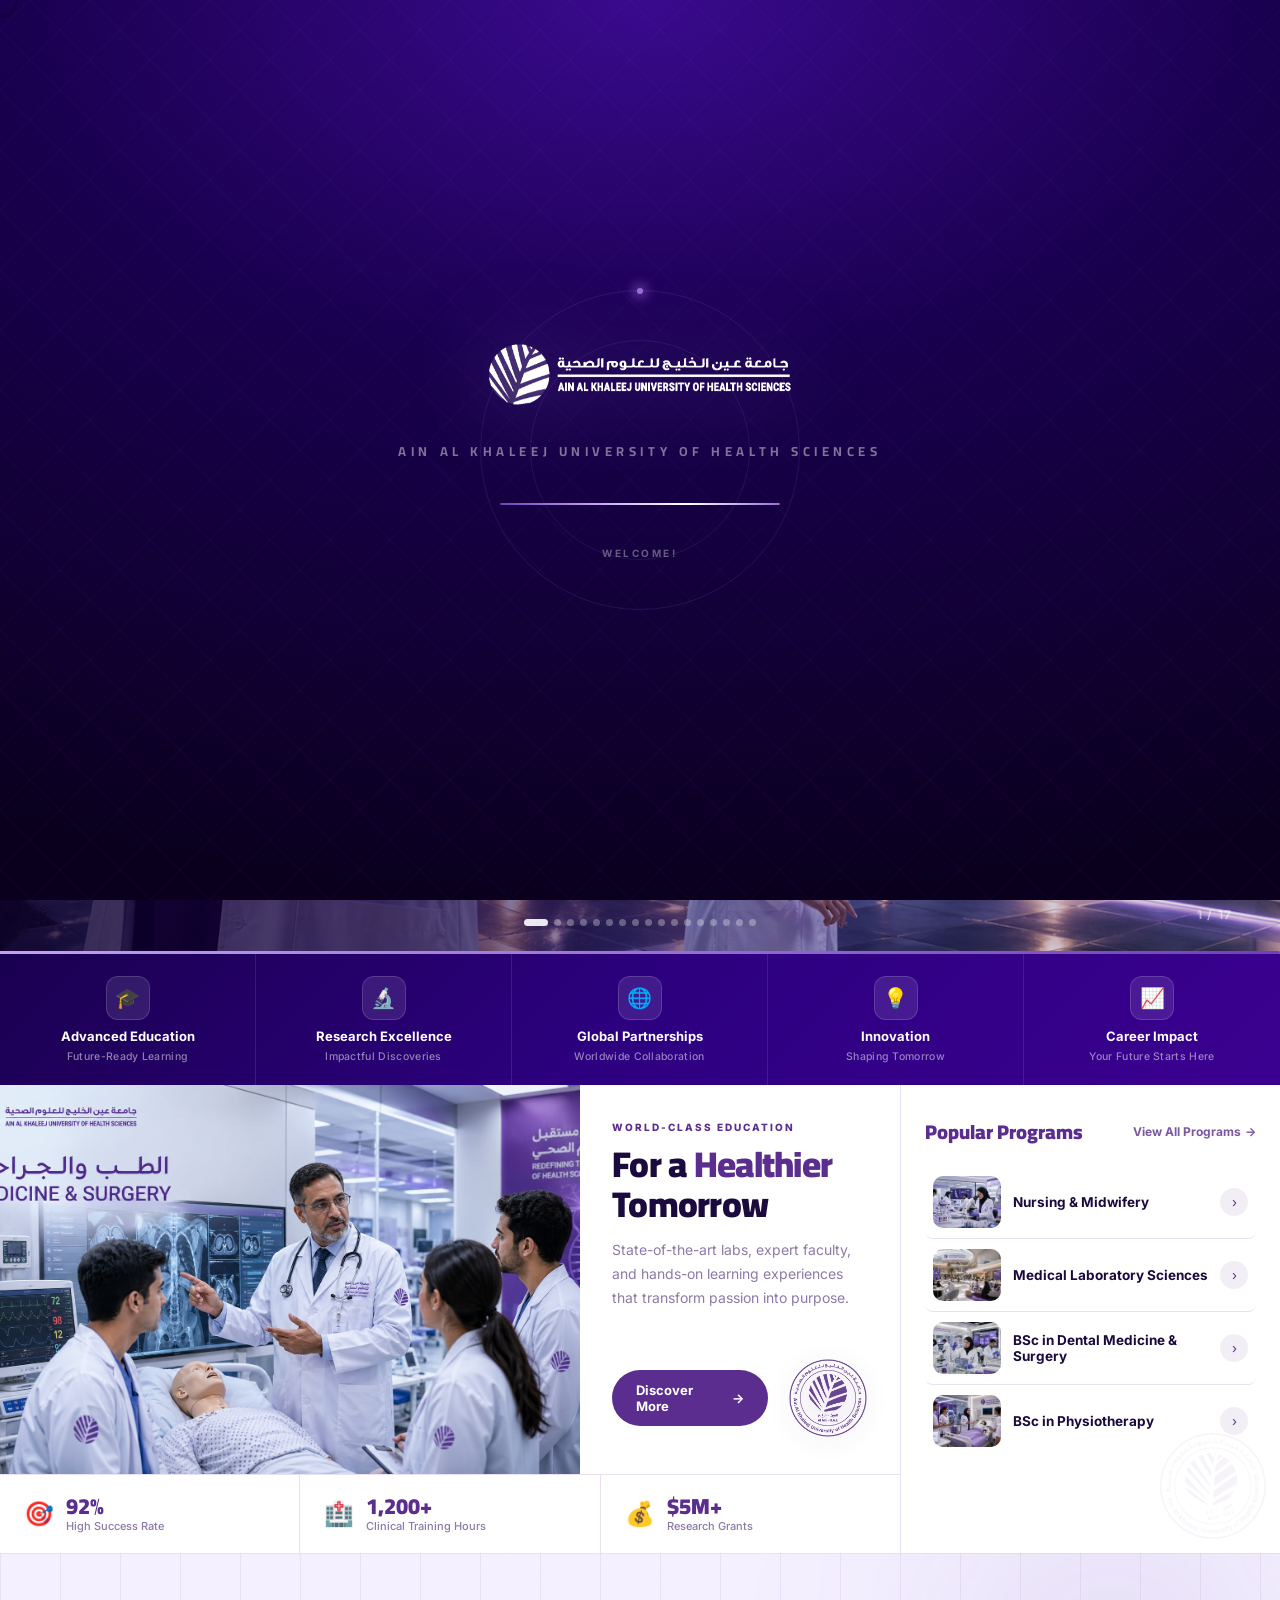
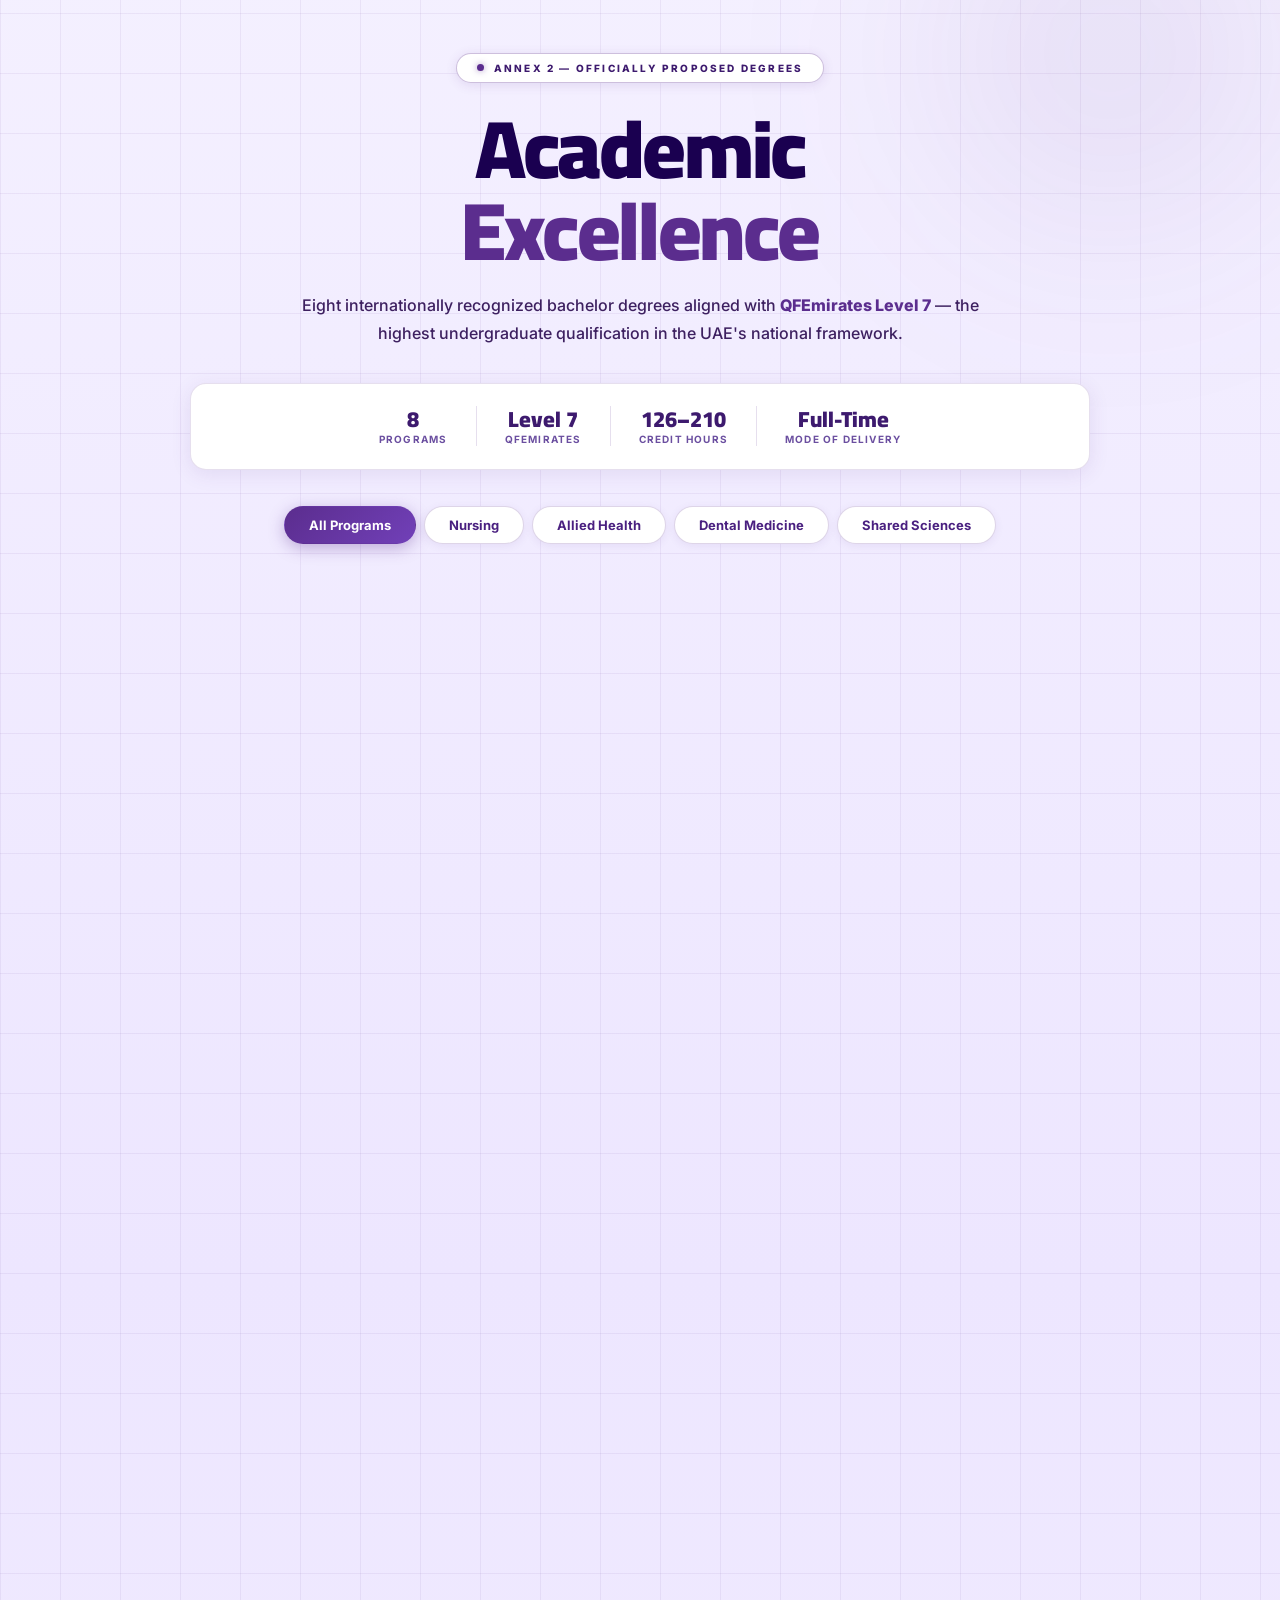
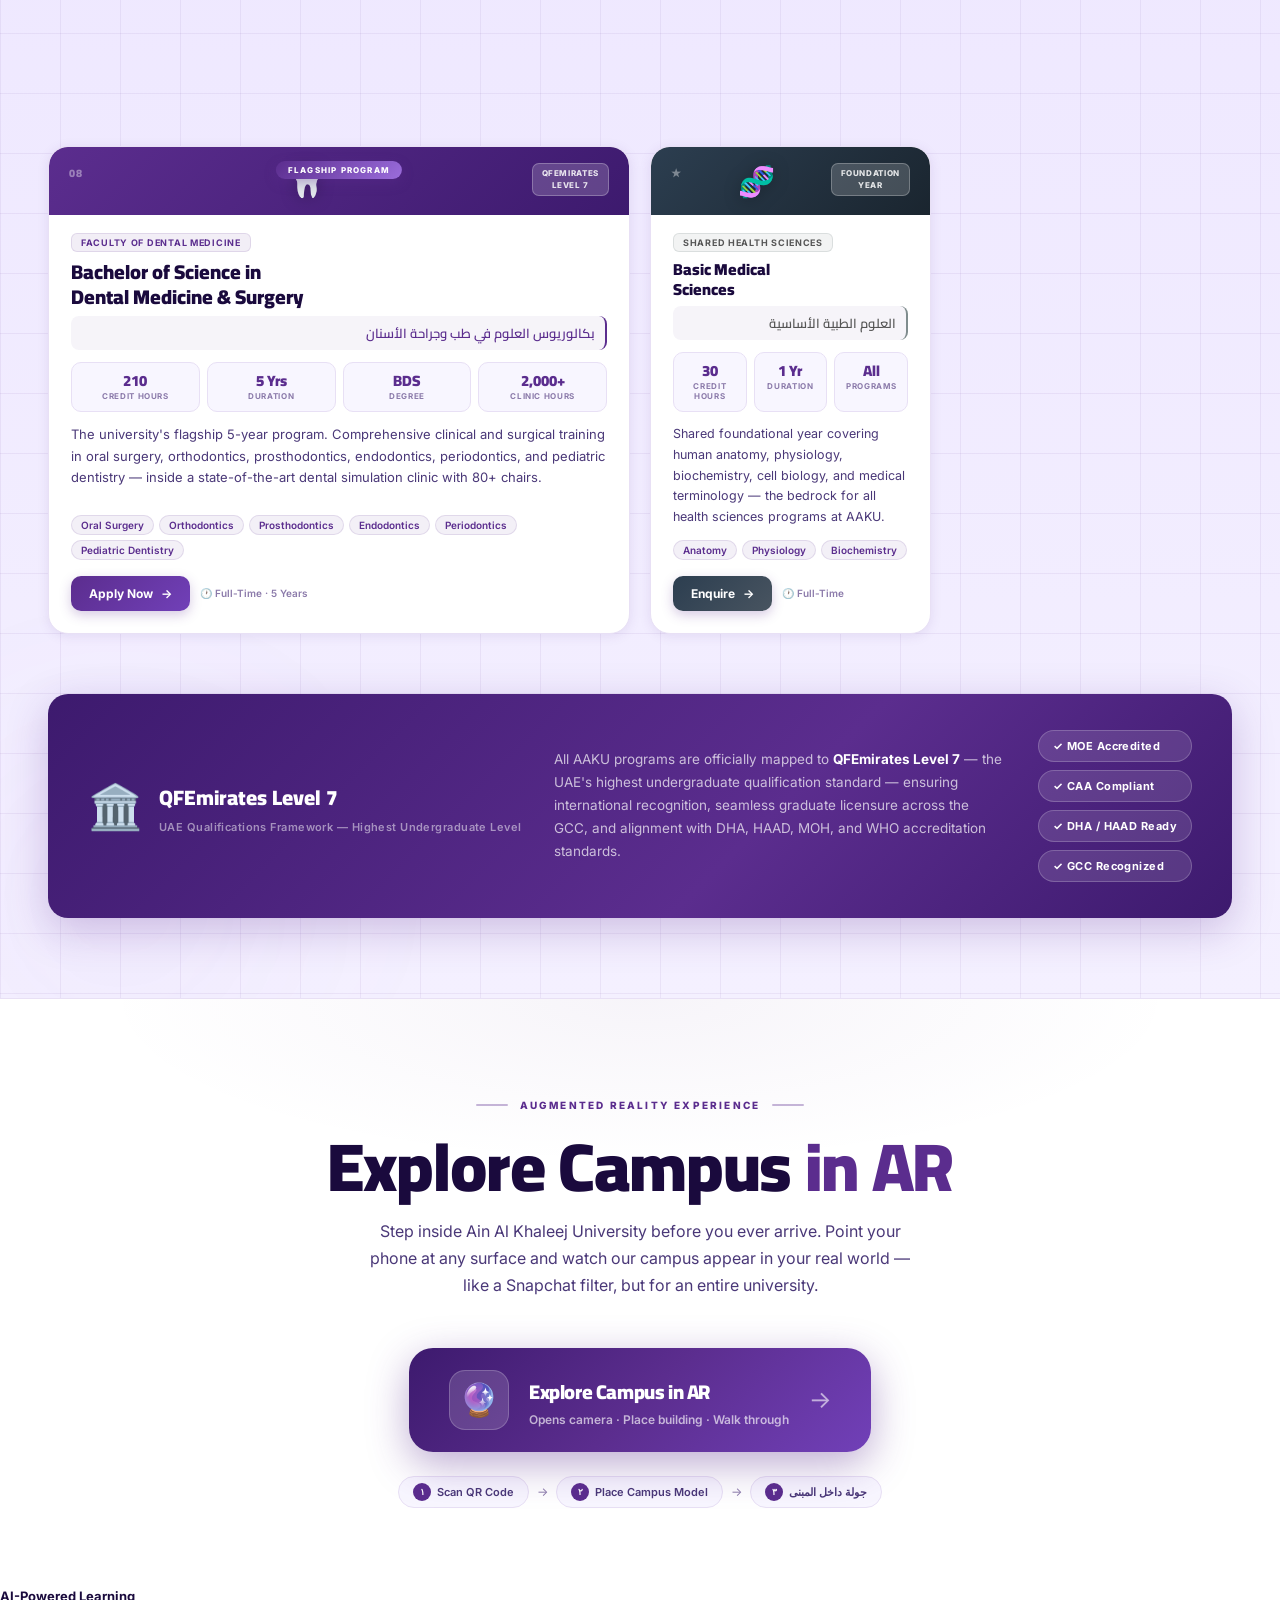
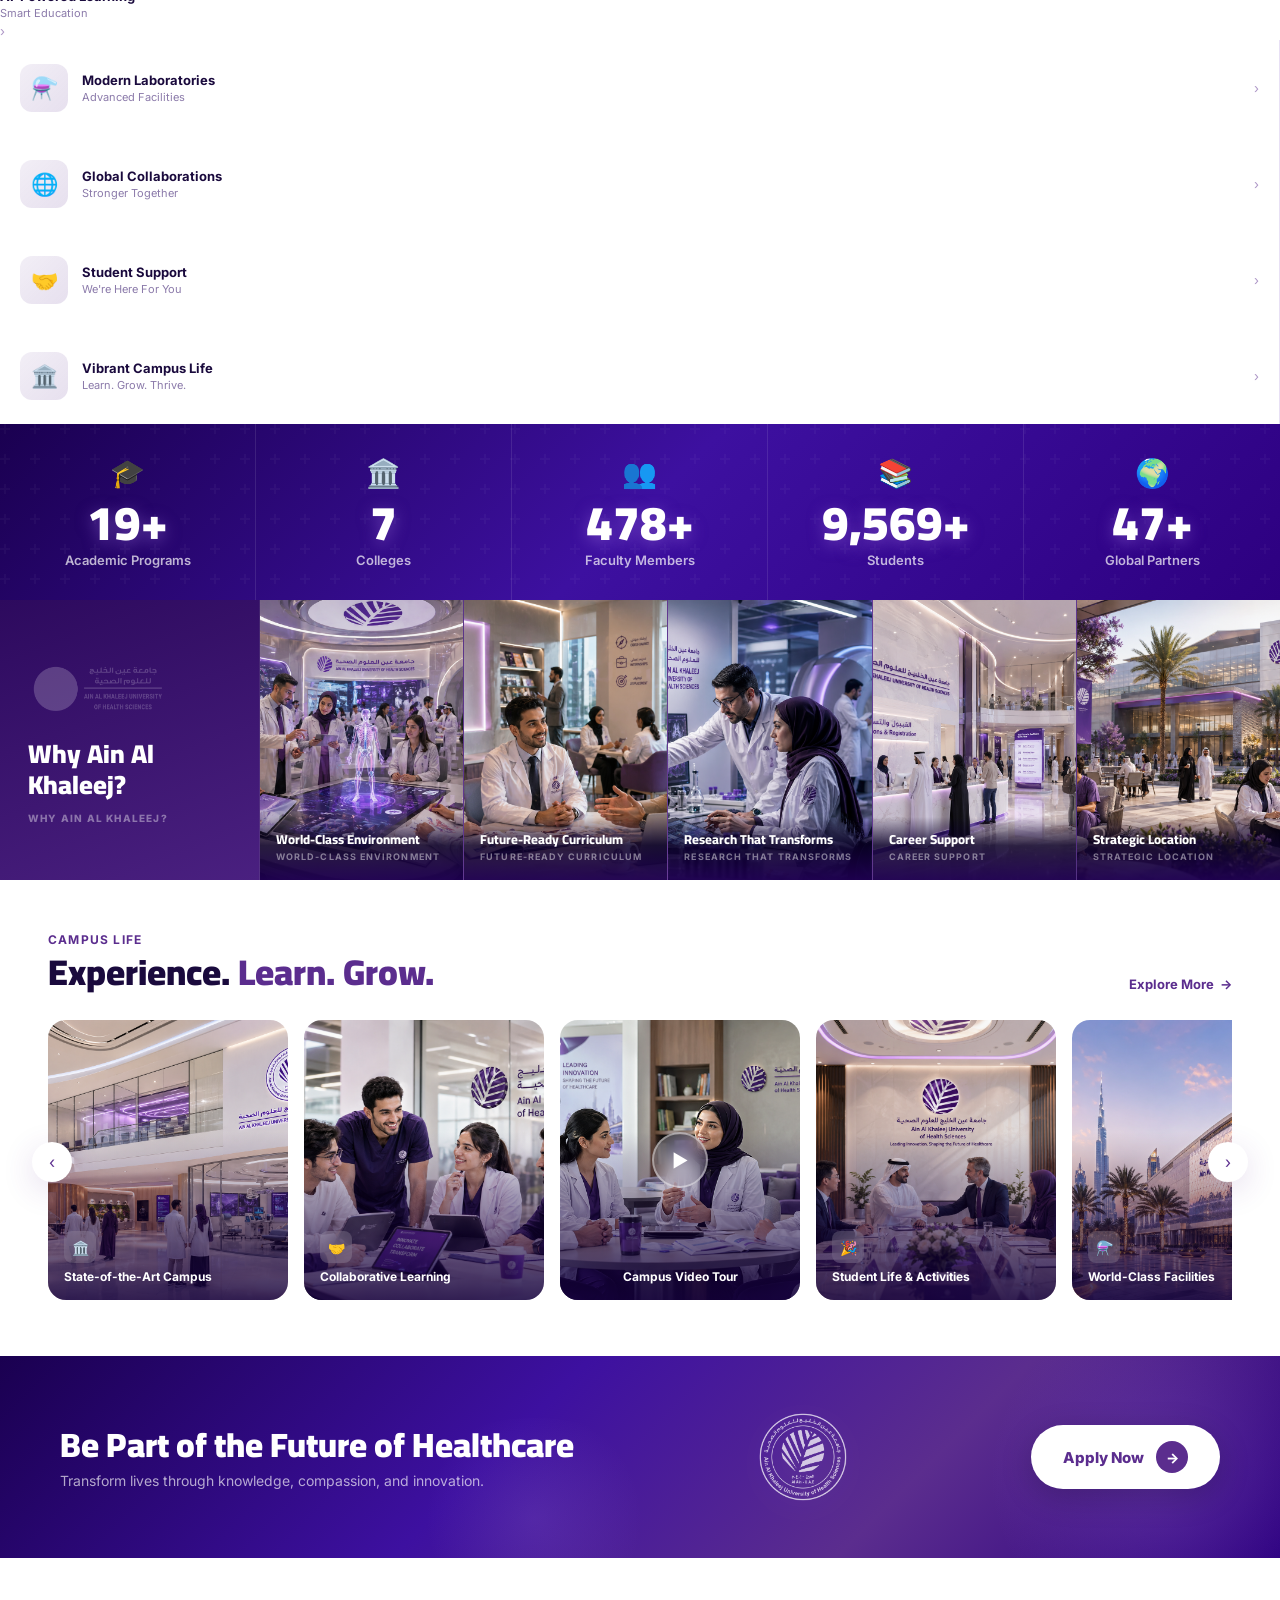
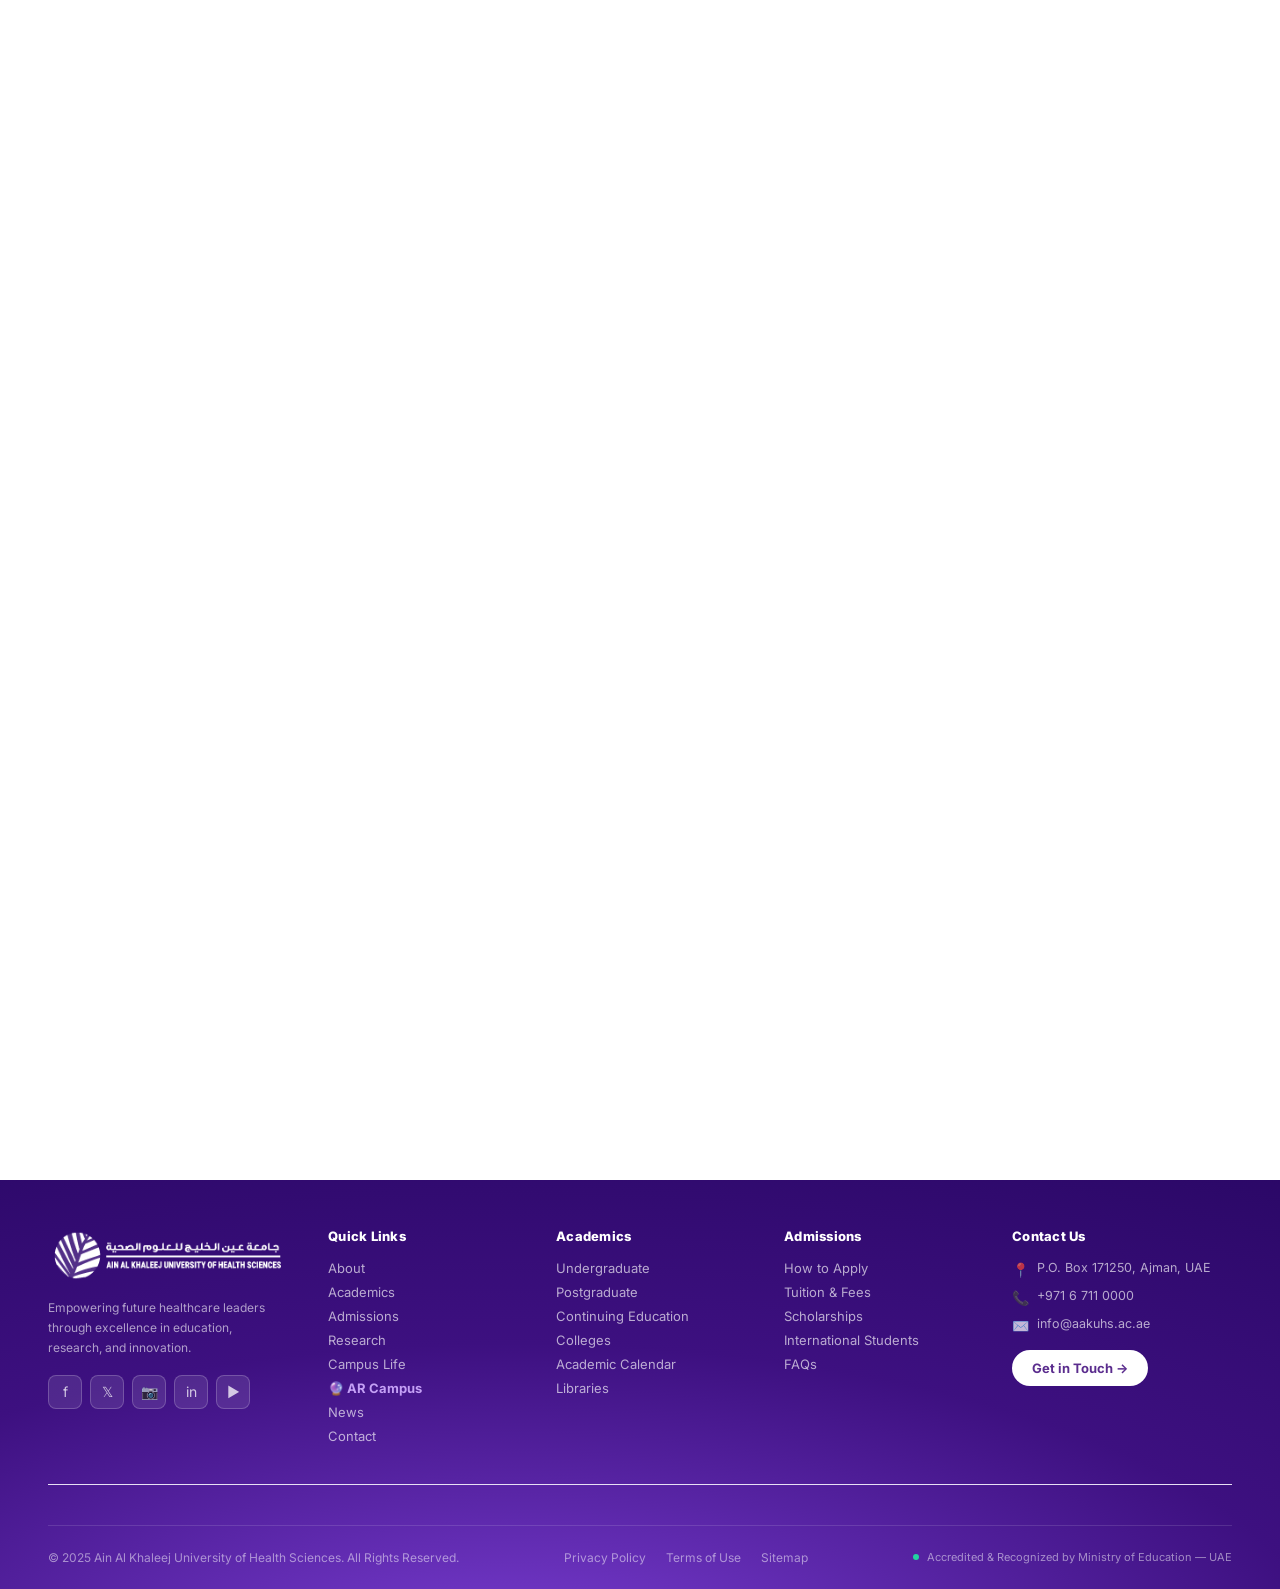
==== commit 379e9c4e: "Update index.html" ====
--- a/index.html
+++ b/index.html
@@ -1986,361 +1986,361 @@
   </div>
 
   <!-- RIGHT: programs -->
-  <!-- RIGHT: programs -->
-  <div id="academics" class="programs-panel">
-    <img src="assets/img/stamp-new.png" class="programs-stamp" alt="">
-    <div class="programs-header">
-      <div class="programs-title" data-i18n="programs_title">Our Programs</div>
-      <a href="#full-programs" class="programs-view-all"><span data-i18n="view_all">View All Programs</span> →</a>
-    </div>
-    <div class="program-row">
-      <img class="program-thumb" src="assets/img/img06.png" alt="Nursing">
-      <span class="program-name" data-i18n="prog_3">BSc in Nursing</span>
-      <span class="program-arrow">›</span>
-    </div>
-    <div class="program-row">
-      <img class="program-thumb" src="assets/img/img07.png" alt="Medical Lab">
-      <span class="program-name" data-i18n="prog_4">BSc in Medical Laboratory Sciences</span>
-      <span class="program-arrow">›</span>
-    </div>
-    <div class="program-row">
-      <img class="program-thumb" src="assets/img/img04.png" alt="Dental">
-      <span class="program-name">BSc in Dental Medicine & Surgery</span>
-      <span class="program-arrow">›</span>
-    </div>
-    <div class="program-row">
-      <img class="program-thumb" src="assets/img/img05.png" alt="Physiotherapy">
-      <span class="program-name">BSc in Physiotherapy</span>
-      <span class="program-arrow">›</span>
-    </div>
-  </div>
-</section>
-
-
-<!-- ═══════════════════════════════════════════════════════
-     ULTRA PROGRAMS SECTION — ANNEX 2 — EPIC REDESIGN
-═══════════════════════════════════════════════════════ -->
-
-<!-- ═══════════════════════════════════════════════
-     ULTRA PROGRAMS SECTION — SITE THEME
-═══════════════════════════════════════════════ -->
-<section id="full-programs" class="ultra-programs-section">
-  <div class="upc-bg-grid"></div>
-  <div class="upc-bg-glow upc-glow-1"></div>
-  <div class="upc-bg-glow upc-glow-2"></div>
-
-  <div class="upc-header reveal">
-    <div class="upc-pill-label">
-      <span class="upc-pill-dot"></span>
-      ANNEX 2 — OFFICIALLY PROPOSED DEGREES
-    </div>
-    <h2 class="upc-mega-title">
-      <span class="upc-title-line1">Academic</span>
-      <span class="upc-title-line2">Excellence</span>
-    </h2>
-    <p class="upc-header-desc">Eight internationally recognized bachelor degrees aligned with <strong>QFEmirates Level 7</strong> — the highest undergraduate qualification in the UAE's national framework.</p>
-    <div class="upc-stats-inline">
-      <div class="upc-stat-chip"><span class="upc-stat-n">8</span><span class="upc-stat-l">Programs</span></div>
-      <div class="upc-stat-divider"></div>
-      <div class="upc-stat-chip"><span class="upc-stat-n">Level 7</span><span class="upc-stat-l">QFEmirates</span></div>
-      <div class="upc-stat-divider"></div>
-      <div class="upc-stat-chip"><span class="upc-stat-n">126–210</span><span class="upc-stat-l">Credit Hours</span></div>
-      <div class="upc-stat-divider"></div>
-      <div class="upc-stat-chip"><span class="upc-stat-n">Full-Time</span><span class="upc-stat-l">Mode of Delivery</span></div>
-    </div>
-    <div class="upc-filters">
-      <button class="upc-filter active" data-fcat="all">All Programs</button>
-      <button class="upc-filter" data-fcat="nursing">Nursing</button>
-      <button class="upc-filter" data-fcat="allied">Allied Health</button>
-      <button class="upc-filter" data-fcat="dental">Dental Medicine</button>
-      <button class="upc-filter" data-fcat="shared">Shared Sciences</button>
-    </div>
-  </div>
-
-  <div class="upc-grid" id="upcGrid">
-
-    <!-- 1. Nursing -->
-    <div class="upc-card reveal" data-pcat="nursing" style="--card-h:linear-gradient(135deg,#1a6b55,#0e4d3c);--card-accent:#2ecc8a;--card-glow:rgba(46,204,138,.08)">
-      <div class="upc-card-inner">
-        <div class="upc-card-top"><div class="upc-card-num">01</div><div class="upc-icon-bg">🏥</div><div class="upc-qf-badge">QFEmirates<br>Level 7</div></div>
-        <div class="upc-card-title-area">
-          <div class="upc-faculty-chip">Faculty of Nursing</div>
-          <h3 class="upc-prog-title">Bachelor of Science<br>in Nursing</h3>
-          <div class="upc-arabic">بكالوريوس العلوم في التمريض</div>
-        </div>
-        <div class="upc-metrics">
-          <div class="upc-metric"><div class="upc-m-val">132</div><div class="upc-m-label">Credit Hours</div></div>
-          <div class="upc-metric"><div class="upc-m-val">4 Yrs</div><div class="upc-m-label">Duration</div></div>
-          <div class="upc-metric"><div class="upc-m-val">BSN</div><div class="upc-m-label">Degree</div></div>
-        </div>
-        <p class="upc-desc">Evidence-based nursing with intensive clinical rotations at affiliated teaching hospitals. Covers adult care, pediatrics, obstetrics, community health and critical care nursing.</p>
-        <div class="upc-tags"><span>Clinical Rotations</span><span>Patient Care</span><span>Community Health</span><span>ICU Nursing</span></div>
-        <div class="upc-card-footer">
-          <a href="#admissions" class="upc-apply-btn">Apply Now <span>→</span></a>
-          <div class="upc-mode-badge">🕐 Full-Time</div>
-        </div>
-        <div class="upc-card-shine"></div>
-      </div>
-    </div>
-
-    <!-- 2. EMS -->
-    <div class="upc-card reveal" data-pcat="allied" style="--card-h:linear-gradient(135deg,#922b21,#6e1f18);--card-accent:#e74c3c;--card-glow:rgba(231,76,60,.08)">
-      <div class="upc-card-inner">
-        <div class="upc-card-top"><div class="upc-card-num">02</div><div class="upc-icon-bg">🚑</div><div class="upc-qf-badge">QFEmirates<br>Level 7</div></div>
-        <div class="upc-card-title-area">
-          <div class="upc-faculty-chip">Faculty of Allied Health Sciences</div>
-          <h3 class="upc-prog-title">BSc in Emergency<br>Medical Services</h3>
-          <div class="upc-arabic">بكالوريوس العلوم في الإسعاف الطبي والطوارئ</div>
-        </div>
-        <div class="upc-metrics">
-          <div class="upc-metric"><div class="upc-m-val">128</div><div class="upc-m-label">Credit Hours</div></div>
-          <div class="upc-metric"><div class="upc-m-val">4 Yrs</div><div class="upc-m-label">Duration</div></div>
-          <div class="upc-metric"><div class="upc-m-val">BSc EMS</div><div class="upc-m-label">Degree</div></div>
-        </div>
-        <p class="upc-desc">Advanced paramedic training in pre-hospital emergency care, trauma management, mass casualty incidents, and critical life-support interventions under pressure.</p>
-        <div class="upc-tags"><span>Pre-Hospital Care</span><span>Trauma</span><span>Mass Casualty</span><span>Paramedic</span></div>
-        <div class="upc-card-footer">
-          <a href="#admissions" class="upc-apply-btn">Apply Now <span>→</span></a>
-          <div class="upc-mode-badge">🕐 Full-Time</div>
-        </div>
-        <div class="upc-card-shine"></div>
-      </div>
-    </div>
-
-    <!-- 3. Physiotherapy -->
-    <div class="upc-card reveal" data-pcat="allied" style="--card-h:linear-gradient(135deg,#1a5276,#0e3a56);--card-accent:#2e86c1;--card-glow:rgba(46,134,193,.08)">
-      <div class="upc-card-inner">
-        <div class="upc-card-top"><div class="upc-card-num">03</div><div class="upc-icon-bg">🦴</div><div class="upc-qf-badge">QFEmirates<br>Level 7</div></div>
-        <div class="upc-card-title-area">
-          <div class="upc-faculty-chip">Faculty of Allied Health Sciences</div>
-          <h3 class="upc-prog-title">BSc in<br>Physiotherapy</h3>
-          <div class="upc-arabic">بكالوريوس العلوم في العلاج الطبيعي</div>
-        </div>
-        <div class="upc-metrics">
-          <div class="upc-metric"><div class="upc-m-val">130</div><div class="upc-m-label">Credit Hours</div></div>
-          <div class="upc-metric"><div class="upc-m-val">4 Yrs</div><div class="upc-m-label">Duration</div></div>
-          <div class="upc-metric"><div class="upc-m-val">BPT</div><div class="upc-m-label">Degree</div></div>
-        </div>
-        <p class="upc-desc">Comprehensive rehabilitation science covering musculoskeletal, neurological, cardiorespiratory and sports physiotherapy with 1,000+ hours of supervised clinical placement.</p>
-        <div class="upc-tags"><span>Rehabilitation</span><span>Neurology</span><span>Sports PT</span><span>Cardiorespiratory</span></div>
-        <div class="upc-card-footer">
-          <a href="#admissions" class="upc-apply-btn">Apply Now <span>→</span></a>
-          <div class="upc-mode-badge">🕐 Full-Time</div>
-        </div>
-        <div class="upc-card-shine"></div>
-      </div>
-    </div>
-
-    <!-- 4. Audiology -->
-    <div class="upc-card reveal" data-pcat="allied" style="--card-h:linear-gradient(135deg,#6c3483,#4a235a);--card-accent:#9b59b6;--card-glow:rgba(155,89,182,.08)">
-      <div class="upc-card-inner">
-        <div class="upc-card-top"><div class="upc-card-num">04</div><div class="upc-icon-bg">👂</div><div class="upc-qf-badge">QFEmirates<br>Level 7</div></div>
-        <div class="upc-card-title-area">
-          <div class="upc-faculty-chip">Faculty of Allied Health Sciences</div>
-          <h3 class="upc-prog-title">BSc in Audiology<br>& Speech Therapy</h3>
-          <div class="upc-arabic">بكالوريوس العلوم في السمع والنطق</div>
-        </div>
-        <div class="upc-metrics">
-          <div class="upc-metric"><div class="upc-m-val">132</div><div class="upc-m-label">Credit Hours</div></div>
-          <div class="upc-metric"><div class="upc-m-val">4 Yrs</div><div class="upc-m-label">Duration</div></div>
-          <div class="upc-metric"><div class="upc-m-val">BSc AST</div><div class="upc-m-label">Degree</div></div>
-        </div>
-        <p class="upc-desc">Dual-specialty combining audiology diagnostics and speech-language pathology — hearing aids, cochlear implants, voice disorders, dysphagia and communication therapies.</p>
-        <div class="upc-tags"><span>Audiology</span><span>Speech Pathology</span><span>Cochlear Implants</span></div>
-        <div class="upc-card-footer">
-          <a href="#admissions" class="upc-apply-btn">Apply Now <span>→</span></a>
-          <div class="upc-mode-badge">🕐 Full-Time</div>
-        </div>
-        <div class="upc-card-shine"></div>
-      </div>
-    </div>
-
-    <!-- 5. Anesthesia -->
-    <div class="upc-card reveal" data-pcat="allied" style="--card-h:linear-gradient(135deg,#117a65,#0b5446);--card-accent:#1abc9c;--card-glow:rgba(26,188,156,.08)">
-      <div class="upc-card-inner">
-        <div class="upc-card-top"><div class="upc-card-num">05</div><div class="upc-icon-bg">💉</div><div class="upc-qf-badge">QFEmirates<br>Level 7</div></div>
-        <div class="upc-card-title-area">
-          <div class="upc-faculty-chip">Faculty of Allied Health Sciences</div>
-          <h3 class="upc-prog-title">BSc in Anesthesia<br>Technology</h3>
-          <div class="upc-arabic">بكالوريوس العلوم في تكنولوجيا التخدير</div>
-        </div>
-        <div class="upc-metrics">
-          <div class="upc-metric"><div class="upc-m-val">126</div><div class="upc-m-label">Credit Hours</div></div>
-          <div class="upc-metric"><div class="upc-m-val">4 Yrs</div><div class="upc-m-label">Duration</div></div>
-          <div class="upc-metric"><div class="upc-m-val">BSc AT</div><div class="upc-m-label">Degree</div></div>
-        </div>
-        <p class="upc-desc">Mastery of anesthetic pharmacology, airway management, patient monitoring, and perioperative care. Graduates qualified for surgical suites, ICUs, and pain clinics.</p>
-        <div class="upc-tags"><span>Perioperative Care</span><span>Pharmacology</span><span>Airway Mgmt</span></div>
-        <div class="upc-card-footer">
-          <a href="#admissions" class="upc-apply-btn">Apply Now <span>→</span></a>
-          <div class="upc-mode-badge">🕐 Full-Time</div>
-        </div>
-        <div class="upc-card-shine"></div>
-      </div>
-    </div>
-
-    <!-- 6. Medical Lab -->
-    <div class="upc-card reveal" data-pcat="allied" style="--card-h:linear-gradient(135deg,#1a4f8a,#122f5c);--card-accent:#2980b9;--card-glow:rgba(41,128,185,.08)">
-      <div class="upc-card-inner">
-        <div class="upc-card-top"><div class="upc-card-num">06</div><div class="upc-icon-bg">🔬</div><div class="upc-qf-badge">QFEmirates<br>Level 7</div></div>
-        <div class="upc-card-title-area">
-          <div class="upc-faculty-chip">Faculty of Allied Health Sciences</div>
-          <h3 class="upc-prog-title">BSc in Medical<br>Laboratory Sciences</h3>
-          <div class="upc-arabic">بكالوريوس العلوم في علوم المختبرات الطبية</div>
-        </div>
-        <div class="upc-metrics">
-          <div class="upc-metric"><div class="upc-m-val">128</div><div class="upc-m-label">Credit Hours</div></div>
-          <div class="upc-metric"><div class="upc-m-val">4 Yrs</div><div class="upc-m-label">Duration</div></div>
-          <div class="upc-metric"><div class="upc-m-val">BMLS</div><div class="upc-m-label">Degree</div></div>
-        </div>
-        <p class="upc-desc">Advanced training across hematology, clinical biochemistry, microbiology, immunology, histopathology, and molecular diagnostics — the science behind every clinical decision.</p>
-        <div class="upc-tags"><span>Hematology</span><span>Microbiology</span><span>Molecular Dx</span></div>
-        <div class="upc-card-footer">
-          <a href="#admissions" class="upc-apply-btn">Apply Now <span>→</span></a>
-          <div class="upc-mode-badge">🕐 Full-Time</div>
-        </div>
-        <div class="upc-card-shine"></div>
-      </div>
-    </div>
-
-    <!-- 7. Radiography -->
-    <div class="upc-card reveal" data-pcat="allied" style="--card-h:linear-gradient(135deg,#7d6608,#5c4c06);--card-accent:#d4ac0d;--card-glow:rgba(212,172,13,.08)">
-      <div class="upc-card-inner">
-        <div class="upc-card-top"><div class="upc-card-num">07</div><div class="upc-icon-bg">🩻</div><div class="upc-qf-badge">QFEmirates<br>Level 7</div></div>
-        <div class="upc-card-title-area">
-          <div class="upc-faculty-chip">Faculty of Allied Health Sciences</div>
-          <h3 class="upc-prog-title">BSc in Radiography<br>& Medical Imaging</h3>
-          <div class="upc-arabic">بكالوريوس العلوم في الأشعة وتقنيات التصوير الطبي</div>
-        </div>
-        <div class="upc-metrics">
-          <div class="upc-metric"><div class="upc-m-val">130</div><div class="upc-m-label">Credit Hours</div></div>
-          <div class="upc-metric"><div class="upc-m-val">4 Yrs</div><div class="upc-m-label">Duration</div></div>
-          <div class="upc-metric"><div class="upc-m-val">BSc RMI</div><div class="upc-m-label">Degree</div></div>
-        </div>
-        <p class="upc-desc">Hands-on imaging education across X-ray, CT, MRI, ultrasound, fluoroscopy and nuclear medicine. Includes radiation protection, image interpretation and interventional radiology.</p>
-        <div class="upc-tags"><span>CT & MRI</span><span>Ultrasound</span><span>Nuclear Medicine</span></div>
-        <div class="upc-card-footer">
-          <a href="#admissions" class="upc-apply-btn">Apply Now <span>→</span></a>
-          <div class="upc-mode-badge">🕐 Full-Time</div>
-        </div>
-        <div class="upc-card-shine"></div>
-      </div>
-    </div>
-
-    <!-- 8. Dental — featured wide -->
-    <div class="upc-card upc-card-featured reveal" data-pcat="dental" style="--card-h:linear-gradient(135deg,#5b2d8e,#3d1a6e);--card-accent:#9b6ddc;--card-glow:rgba(155,109,220,.12)">
-      <div class="upc-featured-ribbon">FLAGSHIP PROGRAM</div>
-      <div class="upc-card-inner">
-        <div class="upc-card-top"><div class="upc-card-num">08</div><div class="upc-icon-bg">🦷</div><div class="upc-qf-badge">QFEmirates<br>Level 7</div></div>
-        <div class="upc-card-title-area">
-          <div class="upc-faculty-chip">Faculty of Dental Medicine</div>
-          <h3 class="upc-prog-title">Bachelor of Science in<br>Dental Medicine & Surgery</h3>
-          <div class="upc-arabic">بكالوريوس العلوم في طب وجراحة الأسنان</div>
-        </div>
-        <div class="upc-metrics">
-          <div class="upc-metric"><div class="upc-m-val">210</div><div class="upc-m-label">Credit Hours</div></div>
-          <div class="upc-metric"><div class="upc-m-val">5 Yrs</div><div class="upc-m-label">Duration</div></div>
-          <div class="upc-metric"><div class="upc-m-val">BDS</div><div class="upc-m-label">Degree</div></div>
-          <div class="upc-metric"><div class="upc-m-val">2,000+</div><div class="upc-m-label">Clinic Hours</div></div>
-        </div>
-        <p class="upc-desc">The university's flagship 5-year program. Comprehensive clinical and surgical training in oral surgery, orthodontics, prosthodontics, endodontics, periodontics, and pediatric dentistry — inside a state-of-the-art dental simulation clinic with 80+ chairs.</p>
-        <div class="upc-tags"><span>Oral Surgery</span><span>Orthodontics</span><span>Prosthodontics</span><span>Endodontics</span><span>Periodontics</span><span>Pediatric Dentistry</span></div>
-        <div class="upc-card-footer">
-          <a href="#admissions" class="upc-apply-btn">Apply Now <span>→</span></a>
-          <div class="upc-mode-badge">🕐 Full-Time · 5 Years</div>
-        </div>
-        <div class="upc-card-shine"></div>
-      </div>
-    </div>
-
-    <!-- Foundation -->
-    <div class="upc-card upc-card-foundation reveal" data-pcat="shared" style="--card-h:linear-gradient(135deg,#2c3e50,#1a252f);--card-accent:#7f8c8d;--card-glow:rgba(127,140,141,.06)">
-      <div class="upc-card-inner">
-        <div class="upc-card-top"><div class="upc-card-num">★</div><div class="upc-icon-bg">🧬</div><div class="upc-qf-badge">Foundation<br>Year</div></div>
-        <div class="upc-card-title-area">
-          <div class="upc-faculty-chip" style="background:rgba(127,140,141,.1);border-color:rgba(127,140,141,.2);color:#555">Shared Health Sciences</div>
-          <h3 class="upc-prog-title">Basic Medical<br>Sciences</h3>
-          <div class="upc-arabic" style="border-color:#7f8c8d;color:#555">العلوم الطبية الأساسية</div>
-        </div>
-        <div class="upc-metrics">
-          <div class="upc-metric"><div class="upc-m-val">30</div><div class="upc-m-label">Credit Hours</div></div>
-          <div class="upc-metric"><div class="upc-m-val">1 Yr</div><div class="upc-m-label">Duration</div></div>
-          <div class="upc-metric"><div class="upc-m-val">All</div><div class="upc-m-label">Programs</div></div>
-        </div>
-        <p class="upc-desc">Shared foundational year covering human anatomy, physiology, biochemistry, cell biology, and medical terminology — the bedrock for all health sciences programs at AAKU.</p>
-        <div class="upc-tags"><span>Anatomy</span><span>Physiology</span><span>Biochemistry</span></div>
-        <div class="upc-card-footer">
-          <a href="#admissions" class="upc-apply-btn" style="background:linear-gradient(135deg,#2c3e50,#485460)">Enquire <span>→</span></a>
-          <div class="upc-mode-badge">🕐 Full-Time</div>
-        </div>
-        <div class="upc-card-shine"></div>
-      </div>
-    </div>
-
-  </div><!-- /upc-grid -->
-
-  <!-- QFEmirates banner -->
-  <div class="upc-qf-banner reveal">
-    <div class="upc-qf-inner">
-      <div class="upc-qf-left">
-        <div class="upc-qf-seal">🏛️</div>
-        <div>
-          <div class="upc-qf-name">QFEmirates Level 7</div>
-          <div class="upc-qf-full">UAE Qualifications Framework — Highest Undergraduate Level</div>
-        </div>
-      </div>
-      <div class="upc-qf-text">All AAKU programs are officially mapped to <strong>QFEmirates Level 7</strong> — the UAE's highest undergraduate qualification standard — ensuring international recognition, seamless graduate licensure across the GCC, and alignment with DHA, HAAD, MOH, and WHO accreditation standards.</div>
-      <div class="upc-qf-chips">
-        <div class="upc-qf-chip">✓ MOE Accredited</div>
-        <div class="upc-qf-chip">✓ CAA Compliant</div>
-        <div class="upc-qf-chip">✓ DHA / HAAD Ready</div>
-        <div class="upc-qf-chip">✓ GCC Recognized</div>
-      </div>
-    </div>
-  </div>
-
-</section>
-
-<!-- ═══════════════════════════════════════════════
-     AR CAMPUS EXPLORER — BUTTON-TRIGGERED
-═══════════════════════════════════════════════ -->
-<section id="ar-campus" class="ar-section">
-  <div class="ar-content">
-
-    <div class="ar-hero reveal">
-      <div class="ar-eyebrow-wrap">
-        <div class="ar-eyebrow-line"></div>
-        <div class="ar-eyebrow">AUGMENTED REALITY EXPERIENCE</div>
-        <div class="ar-eyebrow-line"></div>
-      </div>
-      <h2 class="ar-hero-title">Explore Campus <em>in AR</em></h2>
-      <p class="ar-hero-sub">Step inside Ain Al Khaleej University before you ever arrive. Point your phone at any surface and watch our campus appear in your real world — like a Snapchat filter, but for an entire university.</p>
-
-      <!-- THE BIG BUTTON -->
-      <button class="ar-big-btn" id="arOpenModal">
-        <div class="ar-btn-icon-wrap">🔮</div>
-        <div class="ar-btn-text-wrap">
-          <span class="ar-btn-main">Explore Campus in AR</span>
-          <span class="ar-btn-sub">Opens camera · Place building · Walk through</span>
-        </div>
-        <span class="ar-btn-chevron">→</span>
-      </button>
-
-      <!-- Mini step trail -->
-      <div class="ar-mini-steps">
-        <div class="ar-mini-step"><span class="ar-mini-step-num">١</span>Scan QR Code</div>
-        <div class="ar-mini-arrow">→</div>
-        <div class="ar-mini-step"><span class="ar-mini-step-num">٢</span>Place Campus Model</div>
-        <div class="ar-mini-arrow">→</div>
-        <div class="ar-mini-step"><span class="ar-mini-step-num">٣</span>جولة داخل المبنى</div>
-      </div>
-    </div>
-
-  </div><!-- /ar-content -->
-</section>
-
-
-
+  <!-- RIGHT: programs -->
+  <div id="academics" class="programs-panel">
+    <img src="assets/img/stamp-new.png" class="programs-stamp" alt="">
+    <div class="programs-header">
+      <div class="programs-title" data-i18n="programs_title">Our Programs</div>
+      <a href="#full-programs" class="programs-view-all"><span data-i18n="view_all">View All Programs</span> →</a>
+    </div>
+    <div class="program-row">
+      <img class="program-thumb" src="assets/img/img06.png" alt="Nursing">
+      <span class="program-name" data-i18n="prog_3">BSc in Nursing</span>
+      <span class="program-arrow">›</span>
+    </div>
+    <div class="program-row">
+      <img class="program-thumb" src="assets/img/img07.png" alt="Medical Lab">
+      <span class="program-name" data-i18n="prog_4">BSc in Medical Laboratory Sciences</span>
+      <span class="program-arrow">›</span>
+    </div>
+    <div class="program-row">
+      <img class="program-thumb" src="assets/img/img04.png" alt="Dental">
+      <span class="program-name">BSc in Dental Medicine & Surgery</span>
+      <span class="program-arrow">›</span>
+    </div>
+    <div class="program-row">
+      <img class="program-thumb" src="assets/img/img05.png" alt="Physiotherapy">
+      <span class="program-name">BSc in Physiotherapy</span>
+      <span class="program-arrow">›</span>
+    </div>
+  </div>
+</section>
+
+
+<!-- ═══════════════════════════════════════════════════════
+     ULTRA PROGRAMS SECTION — ANNEX 2 — EPIC REDESIGN
+═══════════════════════════════════════════════════════ -->
+
+<!-- ═══════════════════════════════════════════════
+     ULTRA PROGRAMS SECTION — SITE THEME
+═══════════════════════════════════════════════ -->
+<section id="full-programs" class="ultra-programs-section">
+  <div class="upc-bg-grid"></div>
+  <div class="upc-bg-glow upc-glow-1"></div>
+  <div class="upc-bg-glow upc-glow-2"></div>
+
+  <div class="upc-header reveal">
+    <div class="upc-pill-label">
+      <span class="upc-pill-dot"></span>
+      ANNEX 2 — OFFICIALLY PROPOSED DEGREES
+    </div>
+    <h2 class="upc-mega-title">
+      <span class="upc-title-line1">Academic</span>
+      <span class="upc-title-line2">Excellence</span>
+    </h2>
+    <p class="upc-header-desc">Eight internationally recognized bachelor degrees aligned with <strong>QFEmirates Level 7</strong> — the highest undergraduate qualification in the UAE's national framework.</p>
+    <div class="upc-stats-inline">
+      <div class="upc-stat-chip"><span class="upc-stat-n">8</span><span class="upc-stat-l">Programs</span></div>
+      <div class="upc-stat-divider"></div>
+      <div class="upc-stat-chip"><span class="upc-stat-n">Level 7</span><span class="upc-stat-l">QFEmirates</span></div>
+      <div class="upc-stat-divider"></div>
+      <div class="upc-stat-chip"><span class="upc-stat-n">126–210</span><span class="upc-stat-l">Credit Hours</span></div>
+      <div class="upc-stat-divider"></div>
+      <div class="upc-stat-chip"><span class="upc-stat-n">Full-Time</span><span class="upc-stat-l">Mode of Delivery</span></div>
+    </div>
+    <div class="upc-filters">
+      <button class="upc-filter active" data-fcat="all">All Programs</button>
+      <button class="upc-filter" data-fcat="nursing">Nursing</button>
+      <button class="upc-filter" data-fcat="allied">Allied Health</button>
+      <button class="upc-filter" data-fcat="dental">Dental Medicine</button>
+      <button class="upc-filter" data-fcat="shared">Shared Sciences</button>
+    </div>
+  </div>
+
+  <div class="upc-grid" id="upcGrid">
+
+    <!-- 1. Nursing -->
+    <div class="upc-card reveal" data-pcat="nursing" style="--card-h:linear-gradient(135deg,#1a6b55,#0e4d3c);--card-accent:#2ecc8a;--card-glow:rgba(46,204,138,.08)">
+      <div class="upc-card-inner">
+        <div class="upc-card-top"><div class="upc-card-num">01</div><div class="upc-icon-bg">🏥</div><div class="upc-qf-badge">QFEmirates<br>Level 7</div></div>
+        <div class="upc-card-title-area">
+          <div class="upc-faculty-chip">Faculty of Nursing</div>
+          <h3 class="upc-prog-title">Bachelor of Science<br>in Nursing</h3>
+          <div class="upc-arabic">بكالوريوس العلوم في التمريض</div>
+        </div>
+        <div class="upc-metrics">
+          <div class="upc-metric"><div class="upc-m-val">132</div><div class="upc-m-label">Credit Hours</div></div>
+          <div class="upc-metric"><div class="upc-m-val">4 Yrs</div><div class="upc-m-label">Duration</div></div>
+          <div class="upc-metric"><div class="upc-m-val">BSN</div><div class="upc-m-label">Degree</div></div>
+        </div>
+        <p class="upc-desc">Evidence-based nursing with intensive clinical rotations at affiliated teaching hospitals. Covers adult care, pediatrics, obstetrics, community health and critical care nursing.</p>
+        <div class="upc-tags"><span>Clinical Rotations</span><span>Patient Care</span><span>Community Health</span><span>ICU Nursing</span></div>
+        <div class="upc-card-footer">
+          <a href="#admissions" class="upc-apply-btn">Apply Now <span>→</span></a>
+          <div class="upc-mode-badge">🕐 Full-Time</div>
+        </div>
+        <div class="upc-card-shine"></div>
+      </div>
+    </div>
+
+    <!-- 2. EMS -->
+    <div class="upc-card reveal" data-pcat="allied" style="--card-h:linear-gradient(135deg,#922b21,#6e1f18);--card-accent:#e74c3c;--card-glow:rgba(231,76,60,.08)">
+      <div class="upc-card-inner">
+        <div class="upc-card-top"><div class="upc-card-num">02</div><div class="upc-icon-bg">🚑</div><div class="upc-qf-badge">QFEmirates<br>Level 7</div></div>
+        <div class="upc-card-title-area">
+          <div class="upc-faculty-chip">Faculty of Allied Health Sciences</div>
+          <h3 class="upc-prog-title">BSc in Emergency<br>Medical Services</h3>
+          <div class="upc-arabic">بكالوريوس العلوم في الإسعاف الطبي والطوارئ</div>
+        </div>
+        <div class="upc-metrics">
+          <div class="upc-metric"><div class="upc-m-val">128</div><div class="upc-m-label">Credit Hours</div></div>
+          <div class="upc-metric"><div class="upc-m-val">4 Yrs</div><div class="upc-m-label">Duration</div></div>
+          <div class="upc-metric"><div class="upc-m-val">BSc EMS</div><div class="upc-m-label">Degree</div></div>
+        </div>
+        <p class="upc-desc">Advanced paramedic training in pre-hospital emergency care, trauma management, mass casualty incidents, and critical life-support interventions under pressure.</p>
+        <div class="upc-tags"><span>Pre-Hospital Care</span><span>Trauma</span><span>Mass Casualty</span><span>Paramedic</span></div>
+        <div class="upc-card-footer">
+          <a href="#admissions" class="upc-apply-btn">Apply Now <span>→</span></a>
+          <div class="upc-mode-badge">🕐 Full-Time</div>
+        </div>
+        <div class="upc-card-shine"></div>
+      </div>
+    </div>
+
+    <!-- 3. Physiotherapy -->
+    <div class="upc-card reveal" data-pcat="allied" style="--card-h:linear-gradient(135deg,#1a5276,#0e3a56);--card-accent:#2e86c1;--card-glow:rgba(46,134,193,.08)">
+      <div class="upc-card-inner">
+        <div class="upc-card-top"><div class="upc-card-num">03</div><div class="upc-icon-bg">🦴</div><div class="upc-qf-badge">QFEmirates<br>Level 7</div></div>
+        <div class="upc-card-title-area">
+          <div class="upc-faculty-chip">Faculty of Allied Health Sciences</div>
+          <h3 class="upc-prog-title">BSc in<br>Physiotherapy</h3>
+          <div class="upc-arabic">بكالوريوس العلوم في العلاج الطبيعي</div>
+        </div>
+        <div class="upc-metrics">
+          <div class="upc-metric"><div class="upc-m-val">130</div><div class="upc-m-label">Credit Hours</div></div>
+          <div class="upc-metric"><div class="upc-m-val">4 Yrs</div><div class="upc-m-label">Duration</div></div>
+          <div class="upc-metric"><div class="upc-m-val">BPT</div><div class="upc-m-label">Degree</div></div>
+        </div>
+        <p class="upc-desc">Comprehensive rehabilitation science covering musculoskeletal, neurological, cardiorespiratory and sports physiotherapy with 1,000+ hours of supervised clinical placement.</p>
+        <div class="upc-tags"><span>Rehabilitation</span><span>Neurology</span><span>Sports PT</span><span>Cardiorespiratory</span></div>
+        <div class="upc-card-footer">
+          <a href="#admissions" class="upc-apply-btn">Apply Now <span>→</span></a>
+          <div class="upc-mode-badge">🕐 Full-Time</div>
+        </div>
+        <div class="upc-card-shine"></div>
+      </div>
+    </div>
+
+    <!-- 4. Audiology -->
+    <div class="upc-card reveal" data-pcat="allied" style="--card-h:linear-gradient(135deg,#6c3483,#4a235a);--card-accent:#9b59b6;--card-glow:rgba(155,89,182,.08)">
+      <div class="upc-card-inner">
+        <div class="upc-card-top"><div class="upc-card-num">04</div><div class="upc-icon-bg">👂</div><div class="upc-qf-badge">QFEmirates<br>Level 7</div></div>
+        <div class="upc-card-title-area">
+          <div class="upc-faculty-chip">Faculty of Allied Health Sciences</div>
+          <h3 class="upc-prog-title">BSc in Audiology<br>& Speech Therapy</h3>
+          <div class="upc-arabic">بكالوريوس العلوم في السمع والنطق</div>
+        </div>
+        <div class="upc-metrics">
+          <div class="upc-metric"><div class="upc-m-val">132</div><div class="upc-m-label">Credit Hours</div></div>
+          <div class="upc-metric"><div class="upc-m-val">4 Yrs</div><div class="upc-m-label">Duration</div></div>
+          <div class="upc-metric"><div class="upc-m-val">BSc AST</div><div class="upc-m-label">Degree</div></div>
+        </div>
+        <p class="upc-desc">Dual-specialty combining audiology diagnostics and speech-language pathology — hearing aids, cochlear implants, voice disorders, dysphagia and communication therapies.</p>
+        <div class="upc-tags"><span>Audiology</span><span>Speech Pathology</span><span>Cochlear Implants</span></div>
+        <div class="upc-card-footer">
+          <a href="#admissions" class="upc-apply-btn">Apply Now <span>→</span></a>
+          <div class="upc-mode-badge">🕐 Full-Time</div>
+        </div>
+        <div class="upc-card-shine"></div>
+      </div>
+    </div>
+
+    <!-- 5. Anesthesia -->
+    <div class="upc-card reveal" data-pcat="allied" style="--card-h:linear-gradient(135deg,#117a65,#0b5446);--card-accent:#1abc9c;--card-glow:rgba(26,188,156,.08)">
+      <div class="upc-card-inner">
+        <div class="upc-card-top"><div class="upc-card-num">05</div><div class="upc-icon-bg">💉</div><div class="upc-qf-badge">QFEmirates<br>Level 7</div></div>
+        <div class="upc-card-title-area">
+          <div class="upc-faculty-chip">Faculty of Allied Health Sciences</div>
+          <h3 class="upc-prog-title">BSc in Anesthesia<br>Technology</h3>
+          <div class="upc-arabic">بكالوريوس العلوم في تكنولوجيا التخدير</div>
+        </div>
+        <div class="upc-metrics">
+          <div class="upc-metric"><div class="upc-m-val">126</div><div class="upc-m-label">Credit Hours</div></div>
+          <div class="upc-metric"><div class="upc-m-val">4 Yrs</div><div class="upc-m-label">Duration</div></div>
+          <div class="upc-metric"><div class="upc-m-val">BSc AT</div><div class="upc-m-label">Degree</div></div>
+        </div>
+        <p class="upc-desc">Mastery of anesthetic pharmacology, airway management, patient monitoring, and perioperative care. Graduates qualified for surgical suites, ICUs, and pain clinics.</p>
+        <div class="upc-tags"><span>Perioperative Care</span><span>Pharmacology</span><span>Airway Mgmt</span></div>
+        <div class="upc-card-footer">
+          <a href="#admissions" class="upc-apply-btn">Apply Now <span>→</span></a>
+          <div class="upc-mode-badge">🕐 Full-Time</div>
+        </div>
+        <div class="upc-card-shine"></div>
+      </div>
+    </div>
+
+    <!-- 6. Medical Lab -->
+    <div class="upc-card reveal" data-pcat="allied" style="--card-h:linear-gradient(135deg,#1a4f8a,#122f5c);--card-accent:#2980b9;--card-glow:rgba(41,128,185,.08)">
+      <div class="upc-card-inner">
+        <div class="upc-card-top"><div class="upc-card-num">06</div><div class="upc-icon-bg">🔬</div><div class="upc-qf-badge">QFEmirates<br>Level 7</div></div>
+        <div class="upc-card-title-area">
+          <div class="upc-faculty-chip">Faculty of Allied Health Sciences</div>
+          <h3 class="upc-prog-title">BSc in Medical<br>Laboratory Sciences</h3>
+          <div class="upc-arabic">بكالوريوس العلوم في علوم المختبرات الطبية</div>
+        </div>
+        <div class="upc-metrics">
+          <div class="upc-metric"><div class="upc-m-val">128</div><div class="upc-m-label">Credit Hours</div></div>
+          <div class="upc-metric"><div class="upc-m-val">4 Yrs</div><div class="upc-m-label">Duration</div></div>
+          <div class="upc-metric"><div class="upc-m-val">BMLS</div><div class="upc-m-label">Degree</div></div>
+        </div>
+        <p class="upc-desc">Advanced training across hematology, clinical biochemistry, microbiology, immunology, histopathology, and molecular diagnostics — the science behind every clinical decision.</p>
+        <div class="upc-tags"><span>Hematology</span><span>Microbiology</span><span>Molecular Dx</span></div>
+        <div class="upc-card-footer">
+          <a href="#admissions" class="upc-apply-btn">Apply Now <span>→</span></a>
+          <div class="upc-mode-badge">🕐 Full-Time</div>
+        </div>
+        <div class="upc-card-shine"></div>
+      </div>
+    </div>
+
+    <!-- 7. Radiography -->
+    <div class="upc-card reveal" data-pcat="allied" style="--card-h:linear-gradient(135deg,#7d6608,#5c4c06);--card-accent:#d4ac0d;--card-glow:rgba(212,172,13,.08)">
+      <div class="upc-card-inner">
+        <div class="upc-card-top"><div class="upc-card-num">07</div><div class="upc-icon-bg">🩻</div><div class="upc-qf-badge">QFEmirates<br>Level 7</div></div>
+        <div class="upc-card-title-area">
+          <div class="upc-faculty-chip">Faculty of Allied Health Sciences</div>
+          <h3 class="upc-prog-title">BSc in Radiography<br>& Medical Imaging</h3>
+          <div class="upc-arabic">بكالوريوس العلوم في الأشعة وتقنيات التصوير الطبي</div>
+        </div>
+        <div class="upc-metrics">
+          <div class="upc-metric"><div class="upc-m-val">130</div><div class="upc-m-label">Credit Hours</div></div>
+          <div class="upc-metric"><div class="upc-m-val">4 Yrs</div><div class="upc-m-label">Duration</div></div>
+          <div class="upc-metric"><div class="upc-m-val">BSc RMI</div><div class="upc-m-label">Degree</div></div>
+        </div>
+        <p class="upc-desc">Hands-on imaging education across X-ray, CT, MRI, ultrasound, fluoroscopy and nuclear medicine. Includes radiation protection, image interpretation and interventional radiology.</p>
+        <div class="upc-tags"><span>CT & MRI</span><span>Ultrasound</span><span>Nuclear Medicine</span></div>
+        <div class="upc-card-footer">
+          <a href="#admissions" class="upc-apply-btn">Apply Now <span>→</span></a>
+          <div class="upc-mode-badge">🕐 Full-Time</div>
+        </div>
+        <div class="upc-card-shine"></div>
+      </div>
+    </div>
+
+    <!-- 8. Dental — featured wide -->
+    <div class="upc-card upc-card-featured reveal" data-pcat="dental" style="--card-h:linear-gradient(135deg,#5b2d8e,#3d1a6e);--card-accent:#9b6ddc;--card-glow:rgba(155,109,220,.12)">
+      <div class="upc-featured-ribbon">FLAGSHIP PROGRAM</div>
+      <div class="upc-card-inner">
+        <div class="upc-card-top"><div class="upc-card-num">08</div><div class="upc-icon-bg">🦷</div><div class="upc-qf-badge">QFEmirates<br>Level 7</div></div>
+        <div class="upc-card-title-area">
+          <div class="upc-faculty-chip">Faculty of Dental Medicine</div>
+          <h3 class="upc-prog-title">Bachelor of Science in<br>Dental Medicine & Surgery</h3>
+          <div class="upc-arabic">بكالوريوس العلوم في طب وجراحة الأسنان</div>
+        </div>
+        <div class="upc-metrics">
+          <div class="upc-metric"><div class="upc-m-val">210</div><div class="upc-m-label">Credit Hours</div></div>
+          <div class="upc-metric"><div class="upc-m-val">5 Yrs</div><div class="upc-m-label">Duration</div></div>
+          <div class="upc-metric"><div class="upc-m-val">BDS</div><div class="upc-m-label">Degree</div></div>
+          <div class="upc-metric"><div class="upc-m-val">2,000+</div><div class="upc-m-label">Clinic Hours</div></div>
+        </div>
+        <p class="upc-desc">The university's flagship 5-year program. Comprehensive clinical and surgical training in oral surgery, orthodontics, prosthodontics, endodontics, periodontics, and pediatric dentistry — inside a state-of-the-art dental simulation clinic with 80+ chairs.</p>
+        <div class="upc-tags"><span>Oral Surgery</span><span>Orthodontics</span><span>Prosthodontics</span><span>Endodontics</span><span>Periodontics</span><span>Pediatric Dentistry</span></div>
+        <div class="upc-card-footer">
+          <a href="#admissions" class="upc-apply-btn">Apply Now <span>→</span></a>
+          <div class="upc-mode-badge">🕐 Full-Time · 5 Years</div>
+        </div>
+        <div class="upc-card-shine"></div>
+      </div>
+    </div>
+
+    <!-- Foundation -->
+    <div class="upc-card upc-card-foundation reveal" data-pcat="shared" style="--card-h:linear-gradient(135deg,#2c3e50,#1a252f);--card-accent:#7f8c8d;--card-glow:rgba(127,140,141,.06)">
+      <div class="upc-card-inner">
+        <div class="upc-card-top"><div class="upc-card-num">★</div><div class="upc-icon-bg">🧬</div><div class="upc-qf-badge">Foundation<br>Year</div></div>
+        <div class="upc-card-title-area">
+          <div class="upc-faculty-chip" style="background:rgba(127,140,141,.1);border-color:rgba(127,140,141,.2);color:#555">Shared Health Sciences</div>
+          <h3 class="upc-prog-title">Basic Medical<br>Sciences</h3>
+          <div class="upc-arabic" style="border-color:#7f8c8d;color:#555">العلوم الطبية الأساسية</div>
+        </div>
+        <div class="upc-metrics">
+          <div class="upc-metric"><div class="upc-m-val">30</div><div class="upc-m-label">Credit Hours</div></div>
+          <div class="upc-metric"><div class="upc-m-val">1 Yr</div><div class="upc-m-label">Duration</div></div>
+          <div class="upc-metric"><div class="upc-m-val">All</div><div class="upc-m-label">Programs</div></div>
+        </div>
+        <p class="upc-desc">Shared foundational year covering human anatomy, physiology, biochemistry, cell biology, and medical terminology — the bedrock for all health sciences programs at AAKU.</p>
+        <div class="upc-tags"><span>Anatomy</span><span>Physiology</span><span>Biochemistry</span></div>
+        <div class="upc-card-footer">
+          <a href="#admissions" class="upc-apply-btn" style="background:linear-gradient(135deg,#2c3e50,#485460)">Enquire <span>→</span></a>
+          <div class="upc-mode-badge">🕐 Full-Time</div>
+        </div>
+        <div class="upc-card-shine"></div>
+      </div>
+    </div>
+
+  </div><!-- /upc-grid -->
+
+  <!-- QFEmirates banner -->
+  <div class="upc-qf-banner reveal">
+    <div class="upc-qf-inner">
+      <div class="upc-qf-left">
+        <div class="upc-qf-seal">🏛️</div>
+        <div>
+          <div class="upc-qf-name">QFEmirates Level 7</div>
+          <div class="upc-qf-full">UAE Qualifications Framework — Highest Undergraduate Level</div>
+        </div>
+      </div>
+      <div class="upc-qf-text">All AAKU programs are officially mapped to <strong>QFEmirates Level 7</strong> — the UAE's highest undergraduate qualification standard — ensuring international recognition, seamless graduate licensure across the GCC, and alignment with DHA, HAAD, MOH, and WHO accreditation standards.</div>
+      <div class="upc-qf-chips">
+        <div class="upc-qf-chip">✓ MOE Accredited</div>
+        <div class="upc-qf-chip">✓ CAA Compliant</div>
+        <div class="upc-qf-chip">✓ DHA / HAAD Ready</div>
+        <div class="upc-qf-chip">✓ GCC Recognized</div>
+      </div>
+    </div>
+  </div>
+
+</section>
+
+<!-- ═══════════════════════════════════════════════
+     AR CAMPUS EXPLORER — BUTTON-TRIGGERED
+═══════════════════════════════════════════════ -->
+<section id="ar-campus" class="ar-section">
+  <div class="ar-content">
+
+    <div class="ar-hero reveal">
+      <div class="ar-eyebrow-wrap">
+        <div class="ar-eyebrow-line"></div>
+        <div class="ar-eyebrow">AUGMENTED REALITY EXPERIENCE</div>
+        <div class="ar-eyebrow-line"></div>
+      </div>
+      <h2 class="ar-hero-title">Explore Campus <em>in AR</em></h2>
+      <p class="ar-hero-sub">Step inside Ain Al Khaleej University before you ever arrive. Point your phone at any surface and watch our campus appear in your real world — like a Snapchat filter, but for an entire university.</p>
+
+      <!-- THE BIG BUTTON -->
+      <button class="ar-big-btn" id="arOpenModal">
+        <div class="ar-btn-icon-wrap">🔮</div>
+        <div class="ar-btn-text-wrap">
+          <span class="ar-btn-main">Explore Campus in AR</span>
+          <span class="ar-btn-sub">Opens camera · Place building · Walk through</span>
+        </div>
+        <span class="ar-btn-chevron">→</span>
+      </button>
+
+      <!-- Mini step trail -->
+      <div class="ar-mini-steps">
+        <div class="ar-mini-step"><span class="ar-mini-step-num">١</span>Scan QR Code</div>
+        <div class="ar-mini-arrow">→</div>
+        <div class="ar-mini-step"><span class="ar-mini-step-num">٢</span>Place Campus Model</div>
+        <div class="ar-mini-arrow">→</div>
+        <div class="ar-mini-step"><span class="ar-mini-step-num">٣</span>جولة داخل المبنى</div>
+      </div>
+    </div>
+
+  </div><!-- /ar-content -->
+</section>
+
+
+
     <div class="feature-text">
       <div class="feature-name" data-i18n="feat_1">AI-Powered Learning</div>
       <div class="feature-sub" data-i18n="feat_1_sub">Smart Education</div>
@@ -2642,7 +2642,7 @@
         <a href="#academics" data-i18n="nav_academics">Academics</a>
         <a href="#admissions" data-i18n="nav_admissions">Admissions</a>
         <a href="#research" data-i18n="nav_research">Research</a>
-        <a href="#campus" data-i18n="nav_campus">Campus Life</a>
+        <a href="#campus" data-i18n="nav_campus">Campus Life</a>
         <a href="#ar-campus" style="color:#c4a0f5;font-weight:700">🔮 AR Campus</a>
         <a href="#news" data-i18n="nav_news">News & Events</a>
         <a href="#footer" data-i18n="nav_contact">Contact Us</a>
@@ -2918,7 +2918,7 @@
   const idx = Math.floor(loadPct/25);
   loaderLabel.textContent = loadMsgs[Math.min(idx,3)];
   if(loadPct<100){ setTimeout(advanceLoader, 120+Math.random()*200); }
-  else { setTimeout(()=>loader.classList.add('hidden'), 1500); }
+  else { setTimeout(()=>loader.classList.add('hidden'), 2000); }
 }
 window.addEventListener('DOMContentLoaded', advanceLoader);
 
@@ -3247,16 +3247,16 @@
   });
 });
 
-/* ═════════ AR CAMPUS LAUNCH ═════════ */
-(function initAR(){
-  const openBtn = document.getElementById('arOpenModal');
-  if(!openBtn) return;
-  openBtn.addEventListener('click', ()=>{
-    // Open the dedicated AR page — real camera WebXR experience
-    window.location.href = 'campus-ar.html';
-  });
-})();
-
+/* ═════════ AR CAMPUS LAUNCH ═════════ */
+(function initAR(){
+  const openBtn = document.getElementById('arOpenModal');
+  if(!openBtn) return;
+  openBtn.addEventListener('click', ()=>{
+    // Open the dedicated AR page — real camera WebXR experience
+    window.location.href = 'campus-ar.html';
+  });
+})();
+
 /* ═════════ UPC FILTER TABS ═════════ */
 document.querySelectorAll('.upc-filter').forEach(btn=>{
   btn.addEventListener('click',()=>{
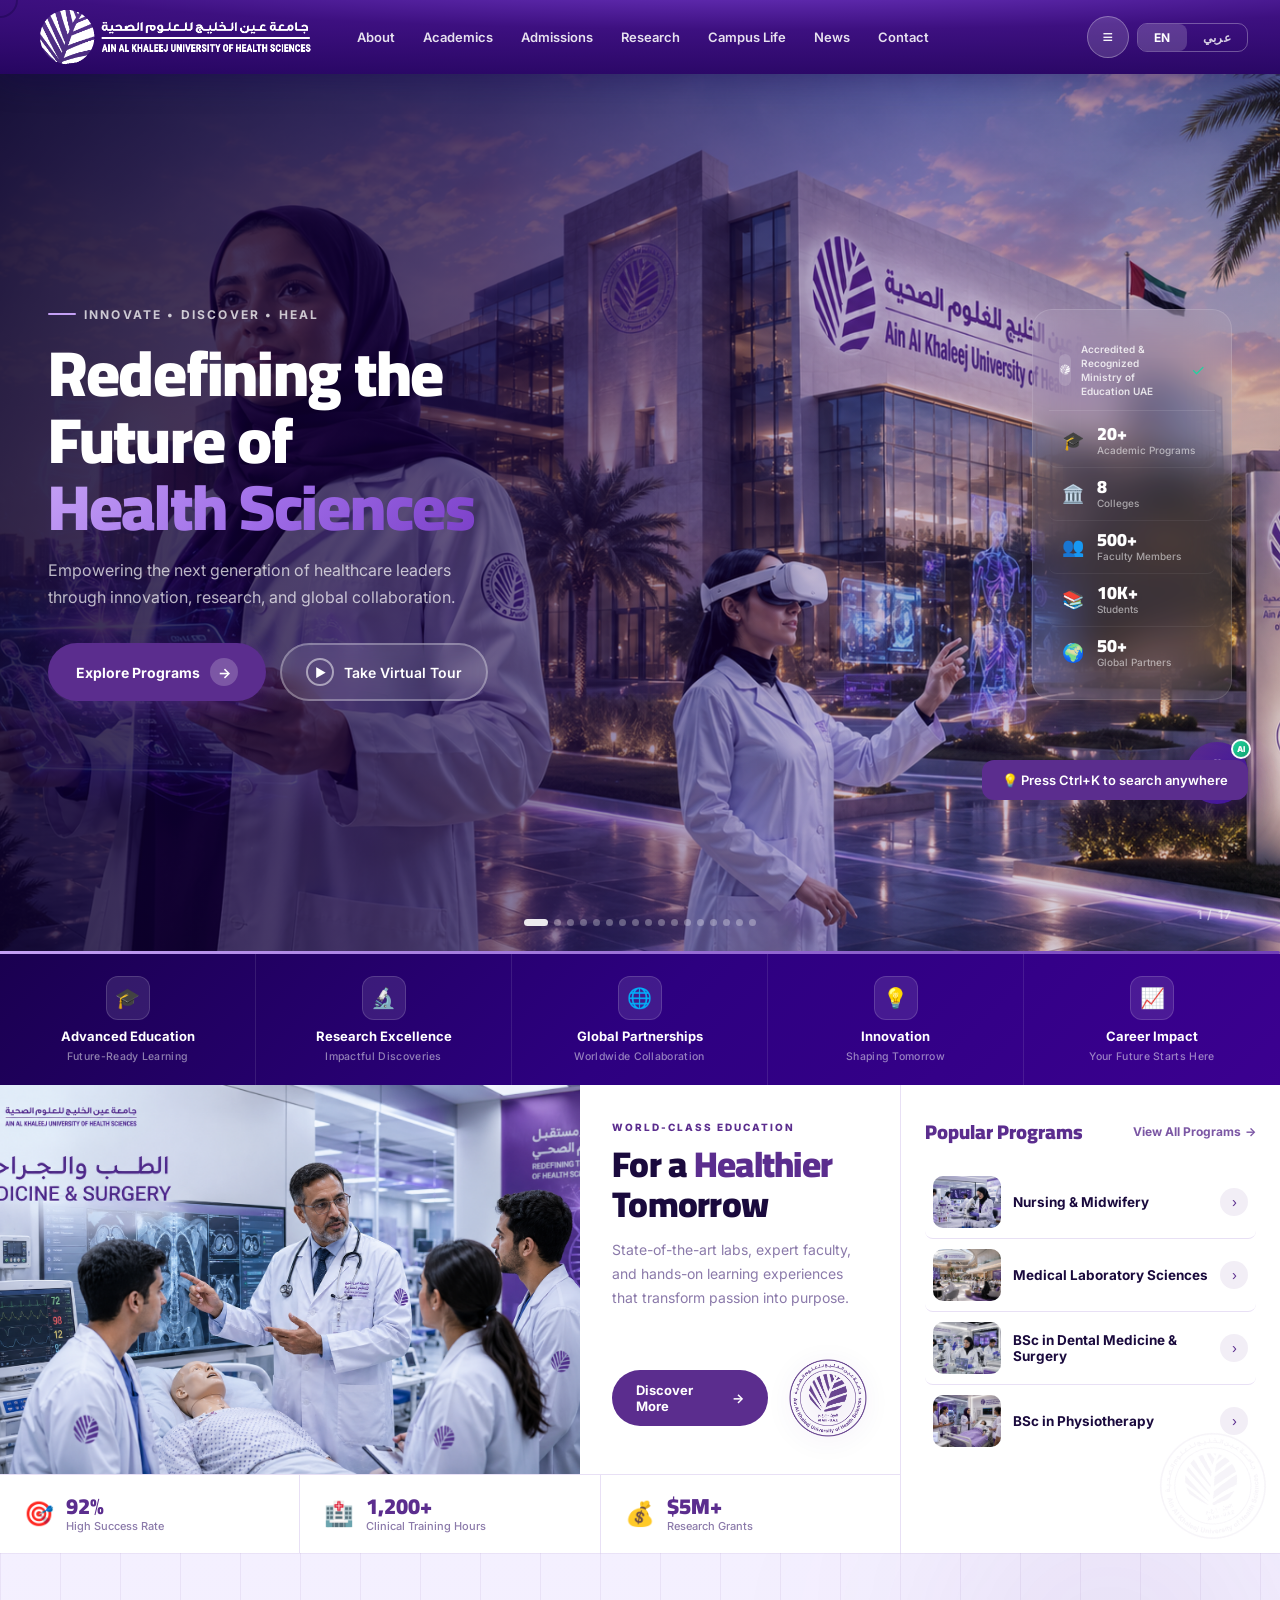
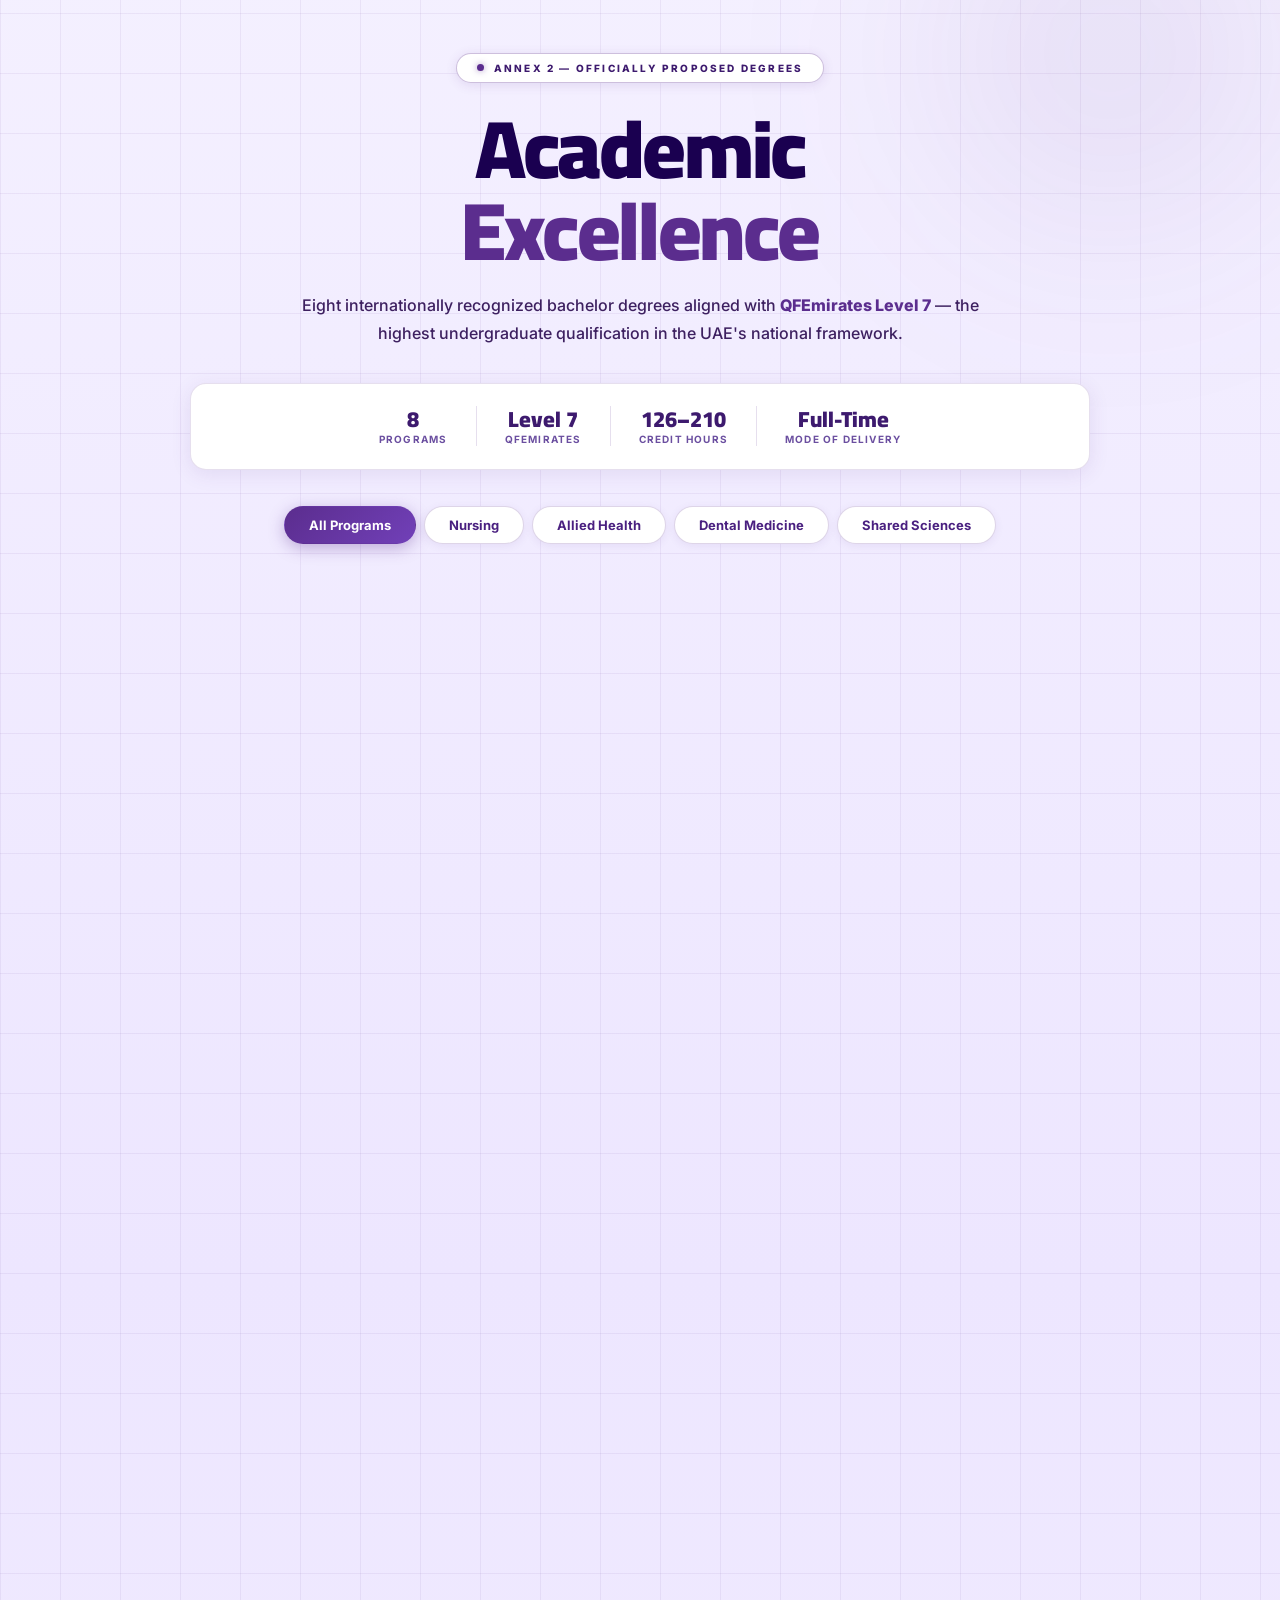
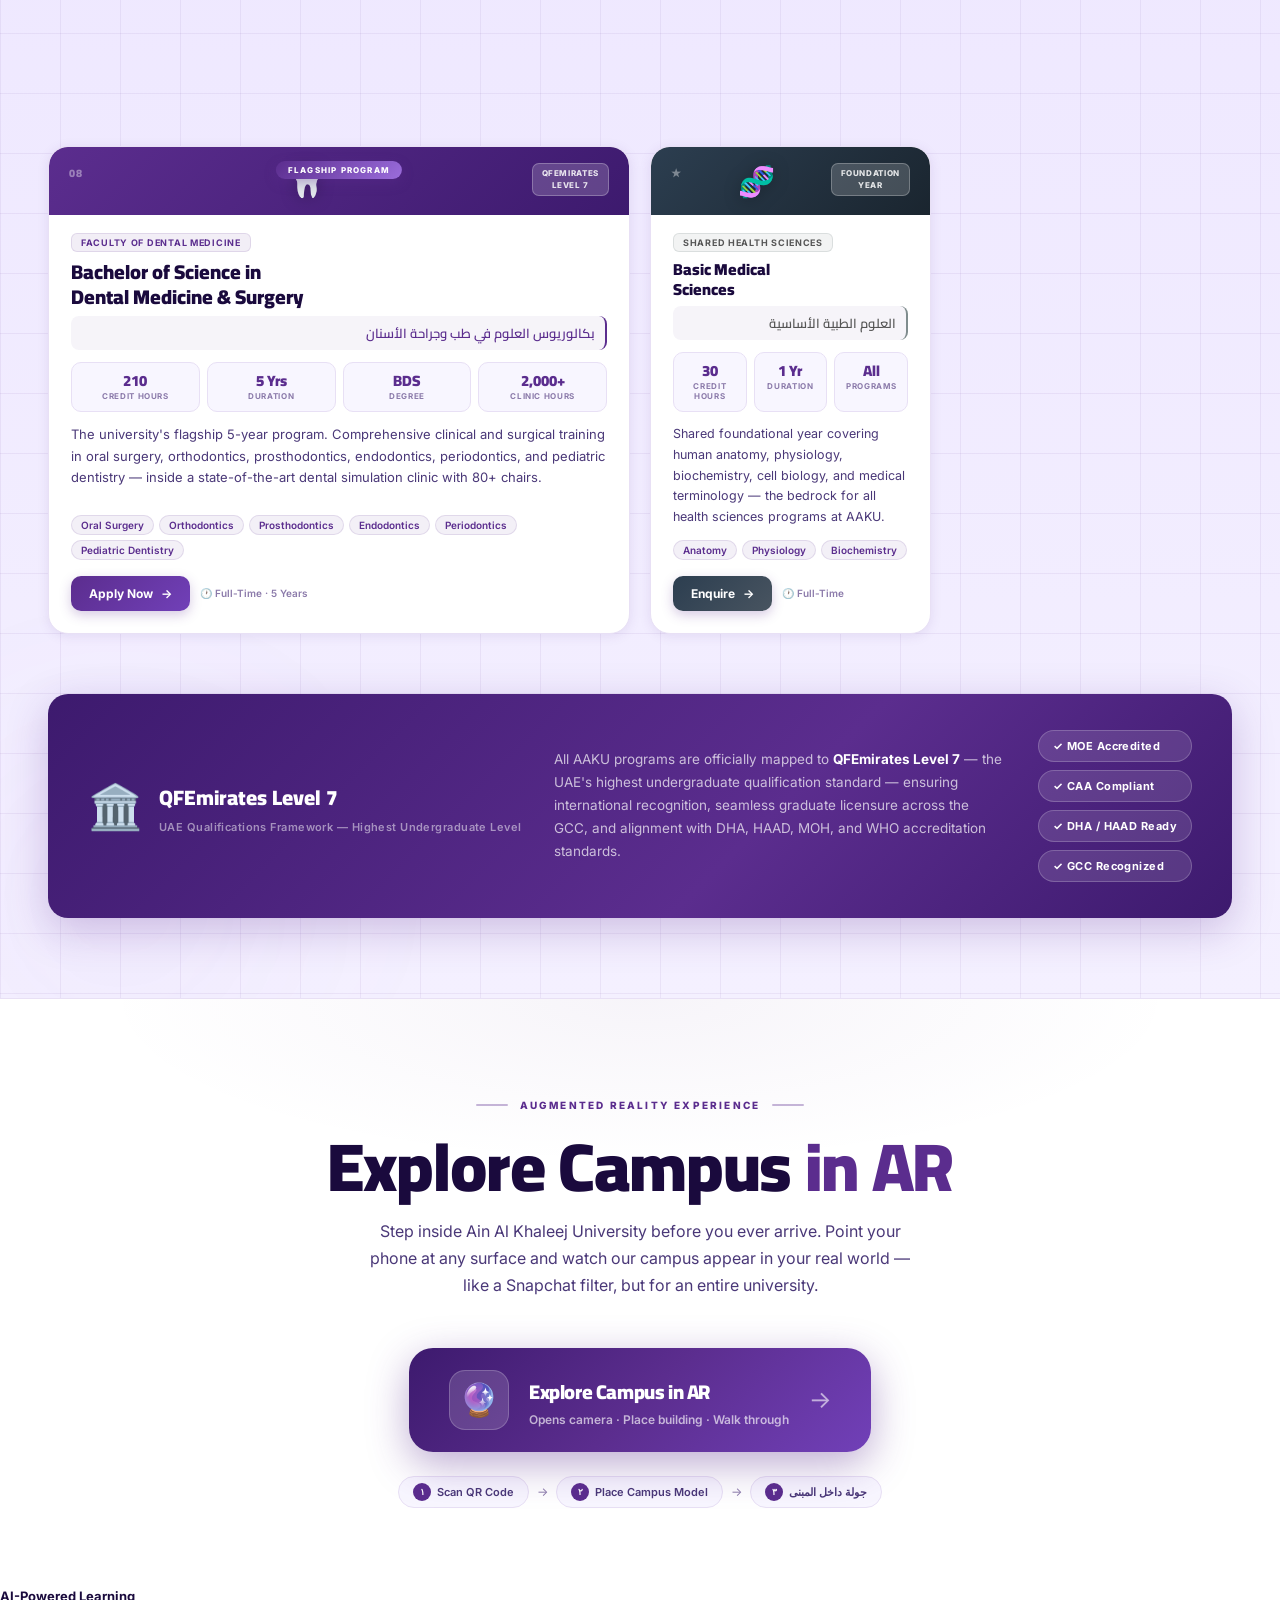
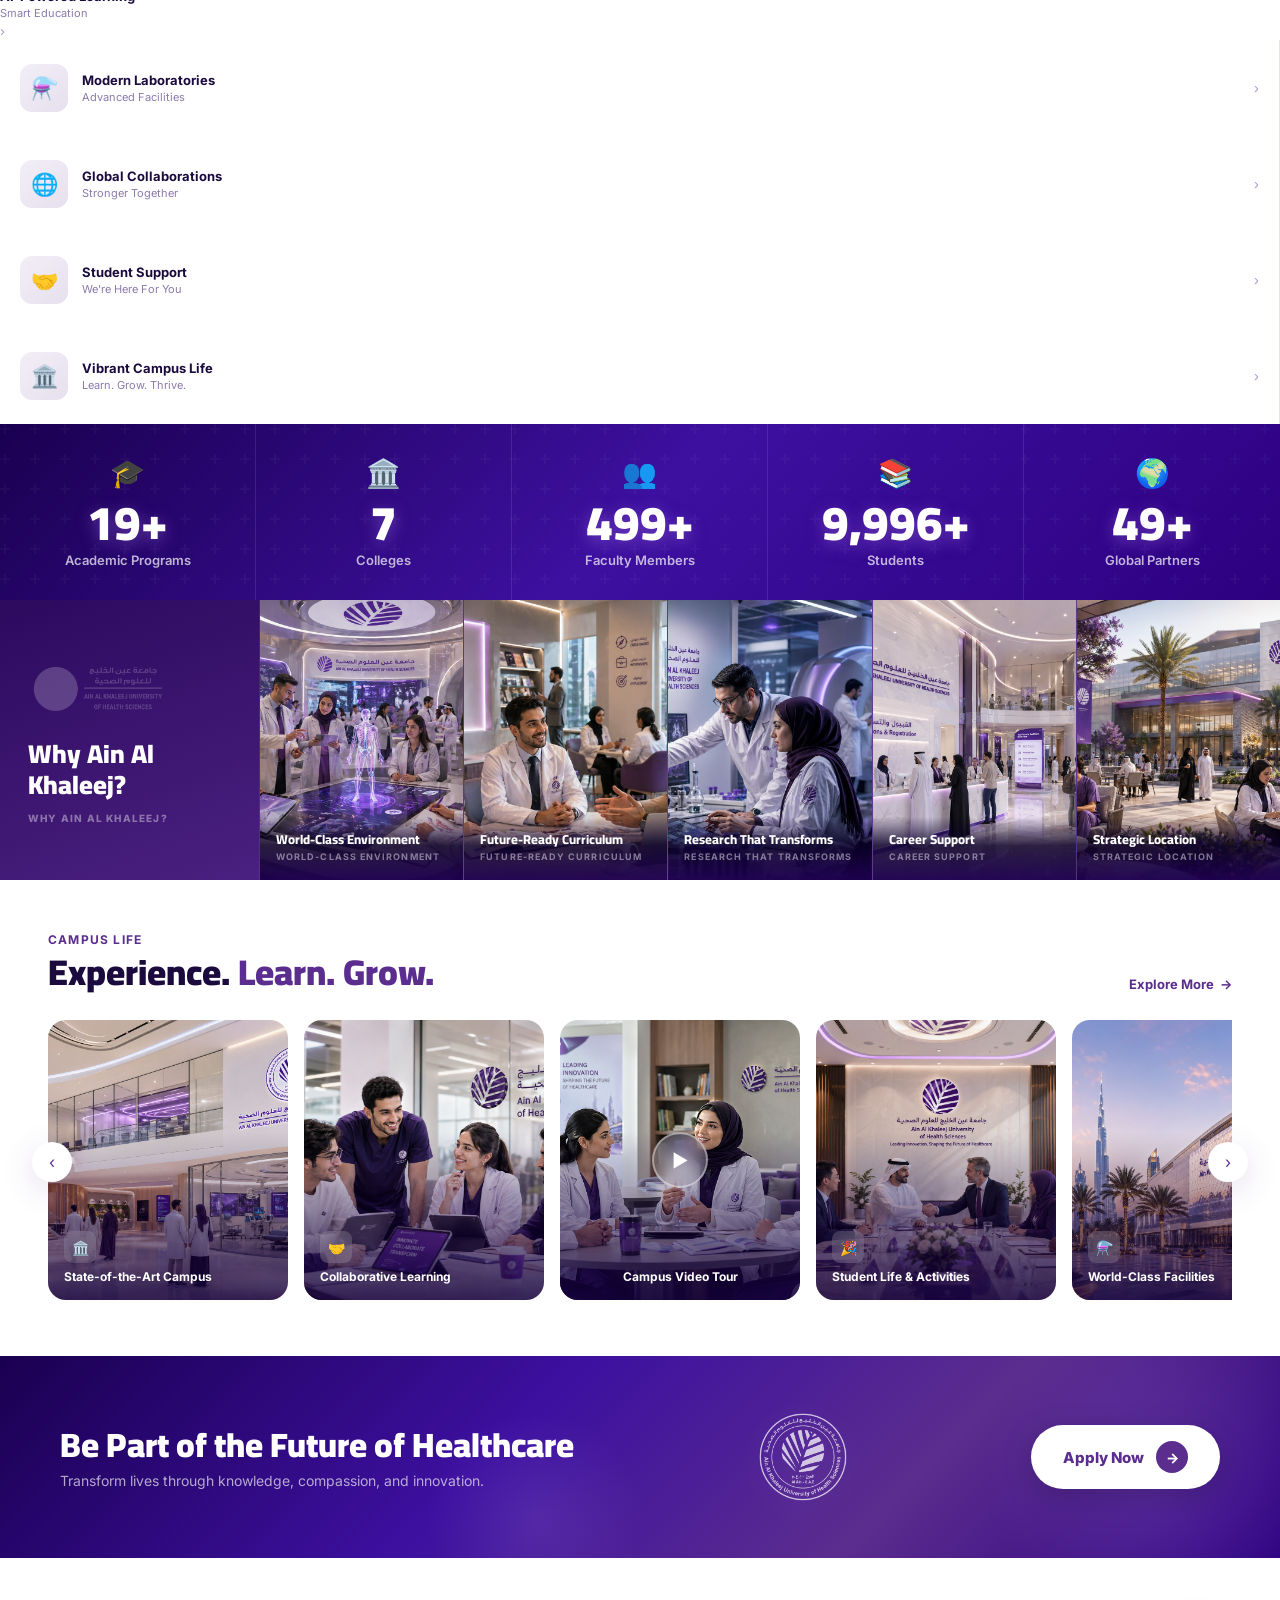
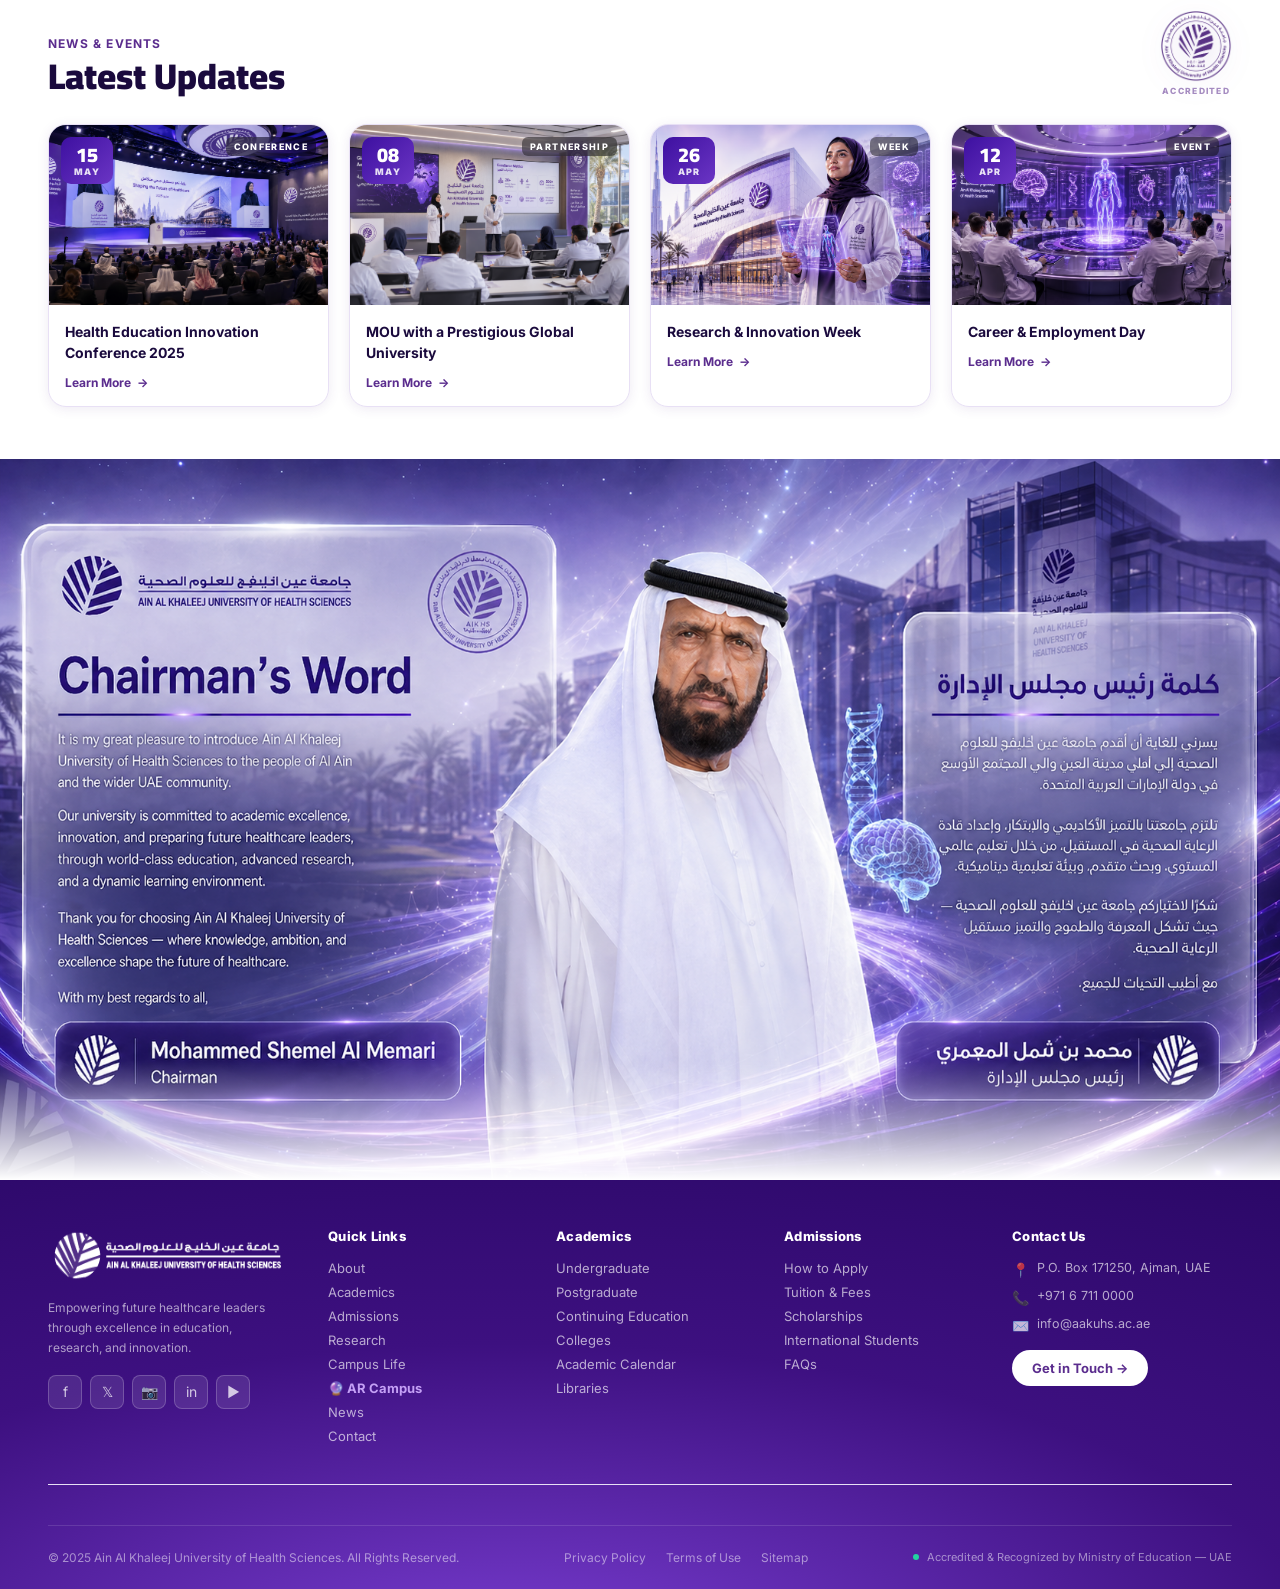
==== commit dfffe24d: "Update index.html" ====
--- a/index.html
+++ b/index.html
@@ -86,7 +86,7 @@
   display:flex;flex-direction:column;align-items:center;gap:32px;
 }
 #loader img.loader-logo{
-  width:320px;max-width:80vw;
+  width:420px;max-width:80vw;
   filter:drop-shadow(0 0 40px rgba(155,109,220,.5)) drop-shadow(0 0 80px rgba(91,45,142,.3));
   animation:logoReveal 1.2s cubic-bezier(.34,1.56,.64,1) both, logoPulseGlow 3s ease-in-out infinite 1.2s;
 }
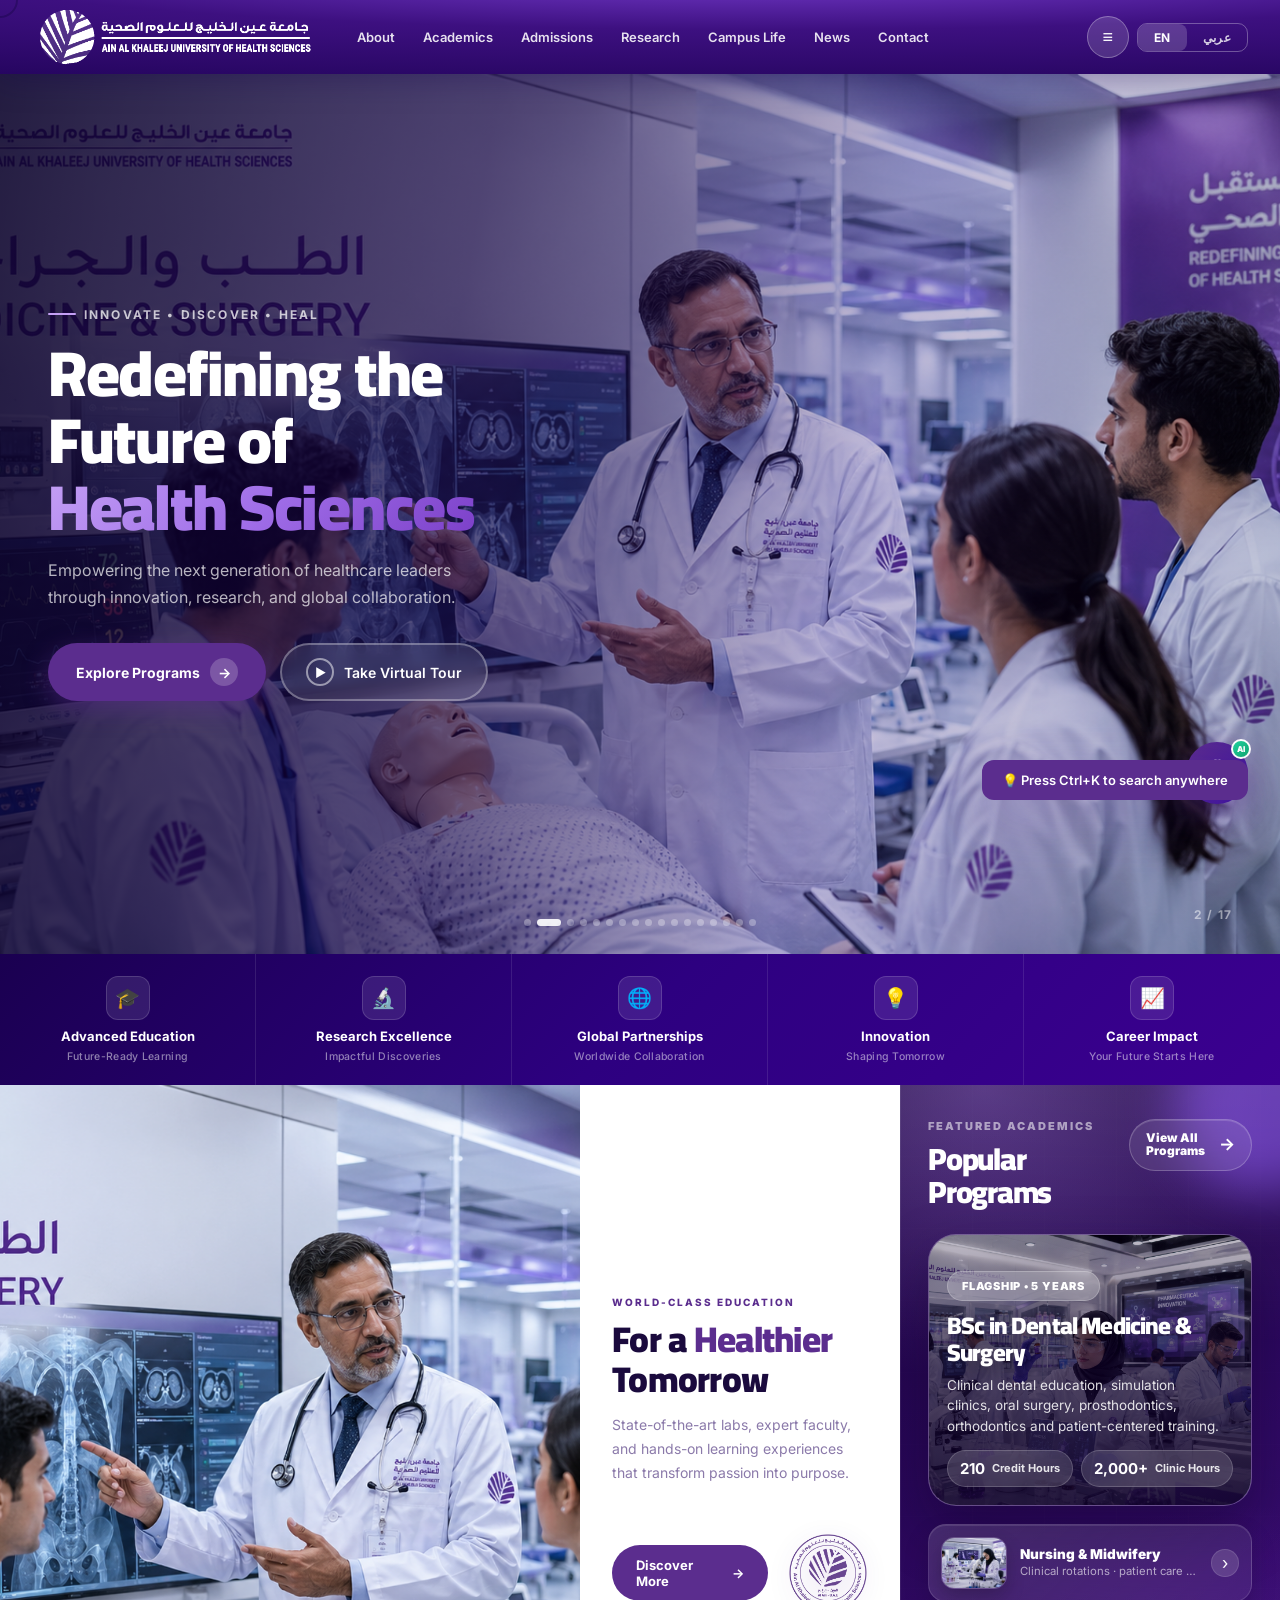
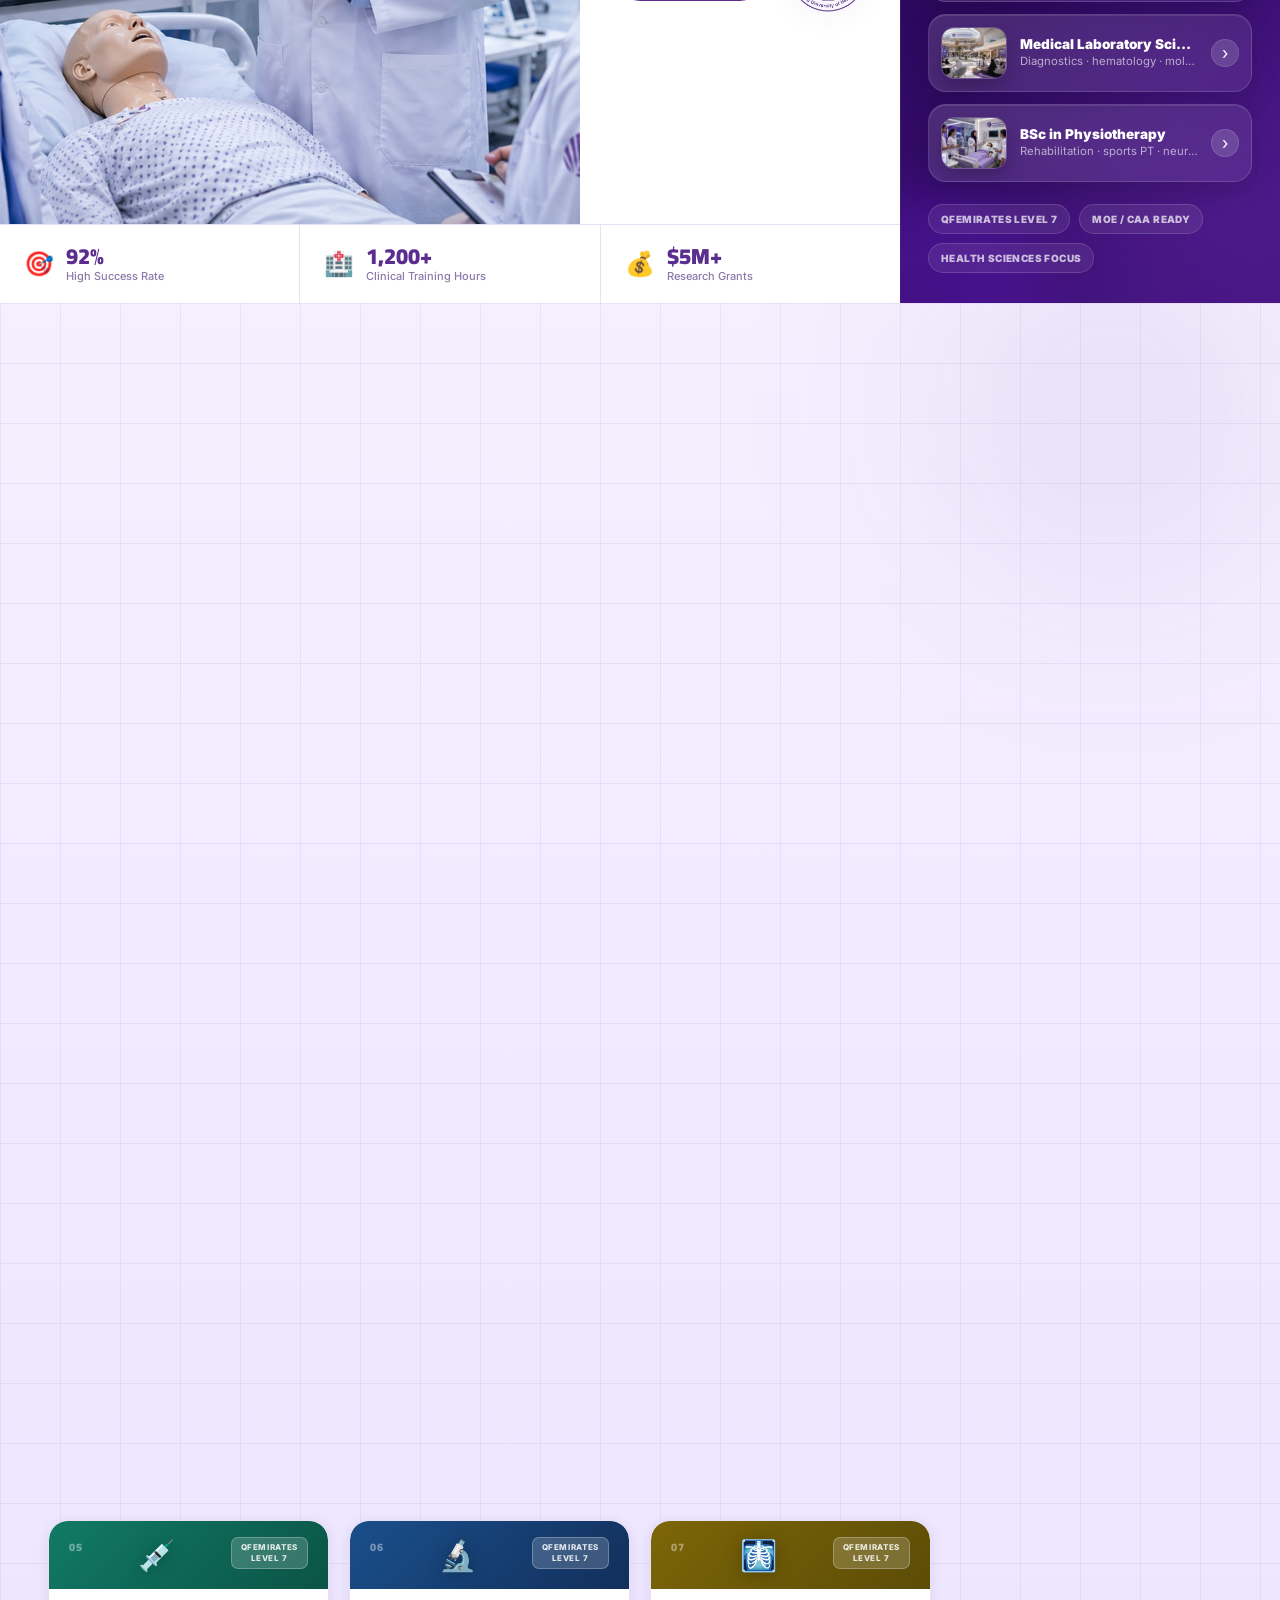
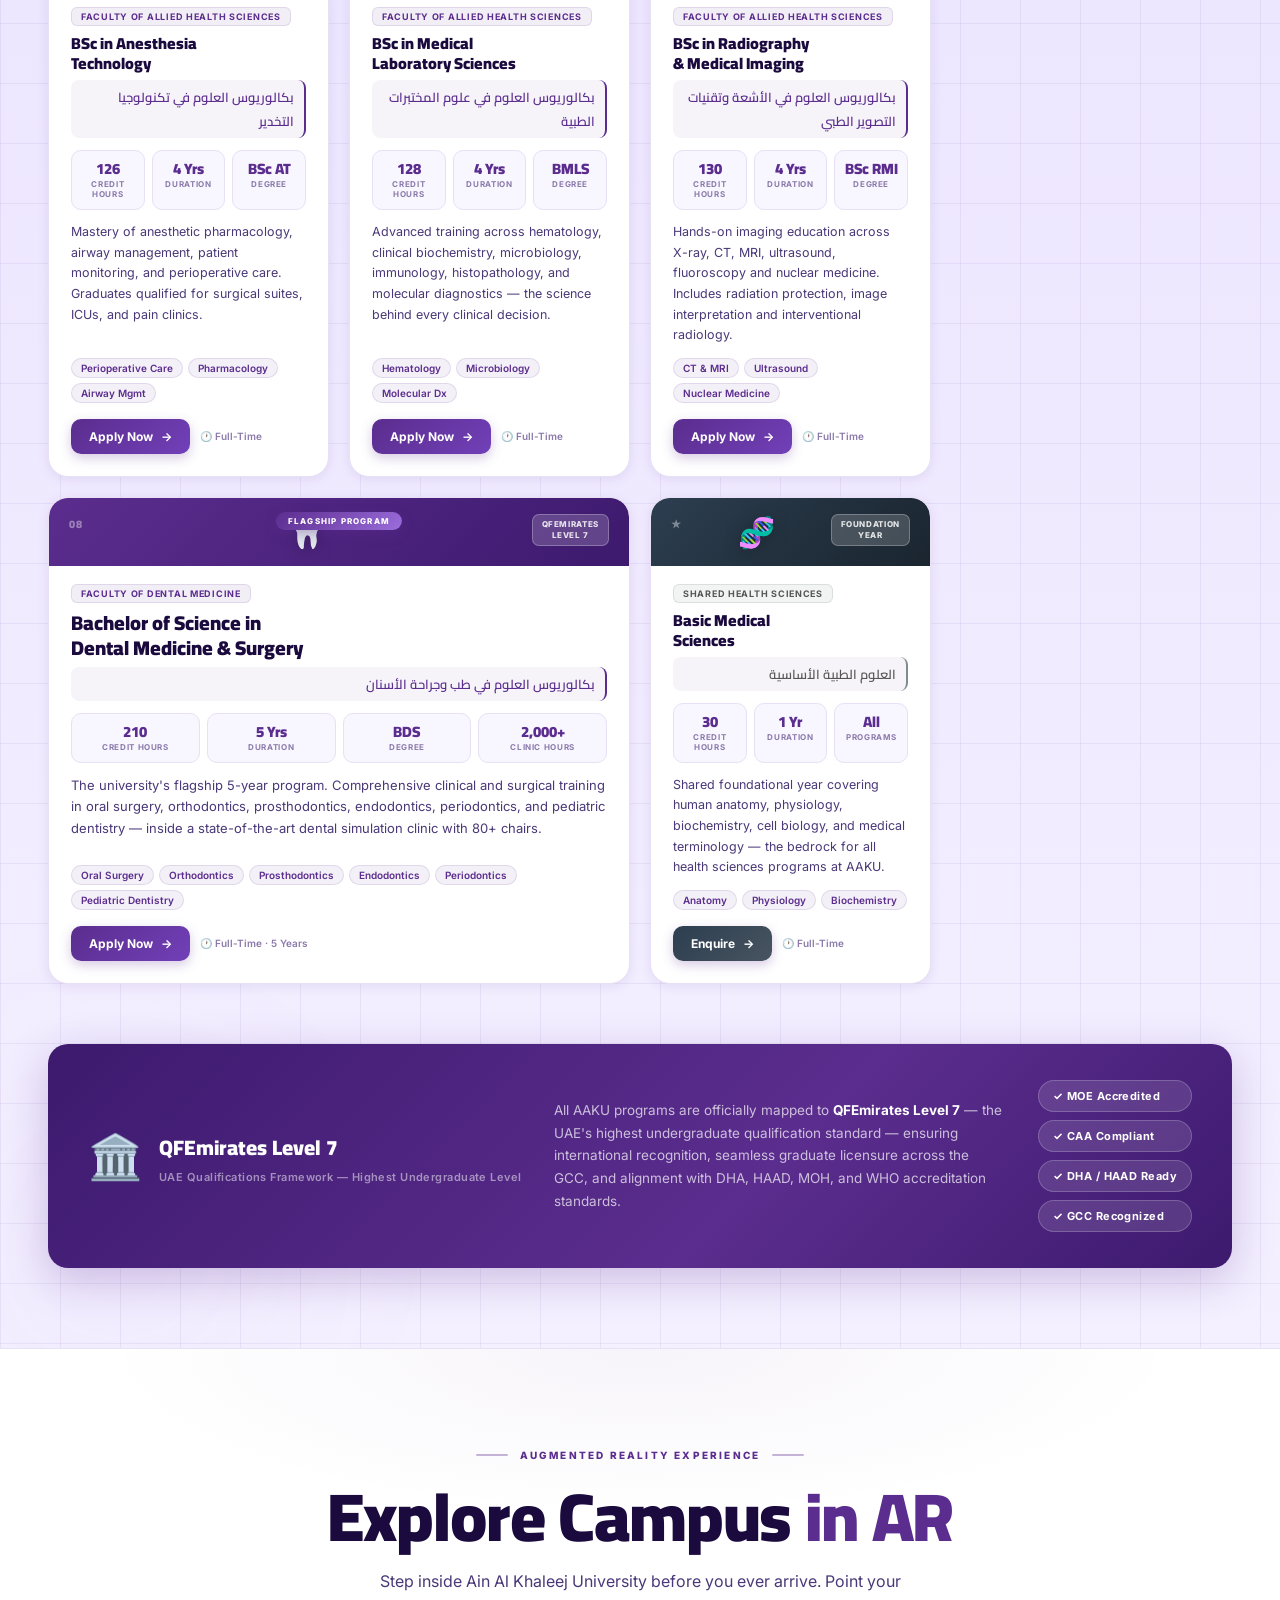
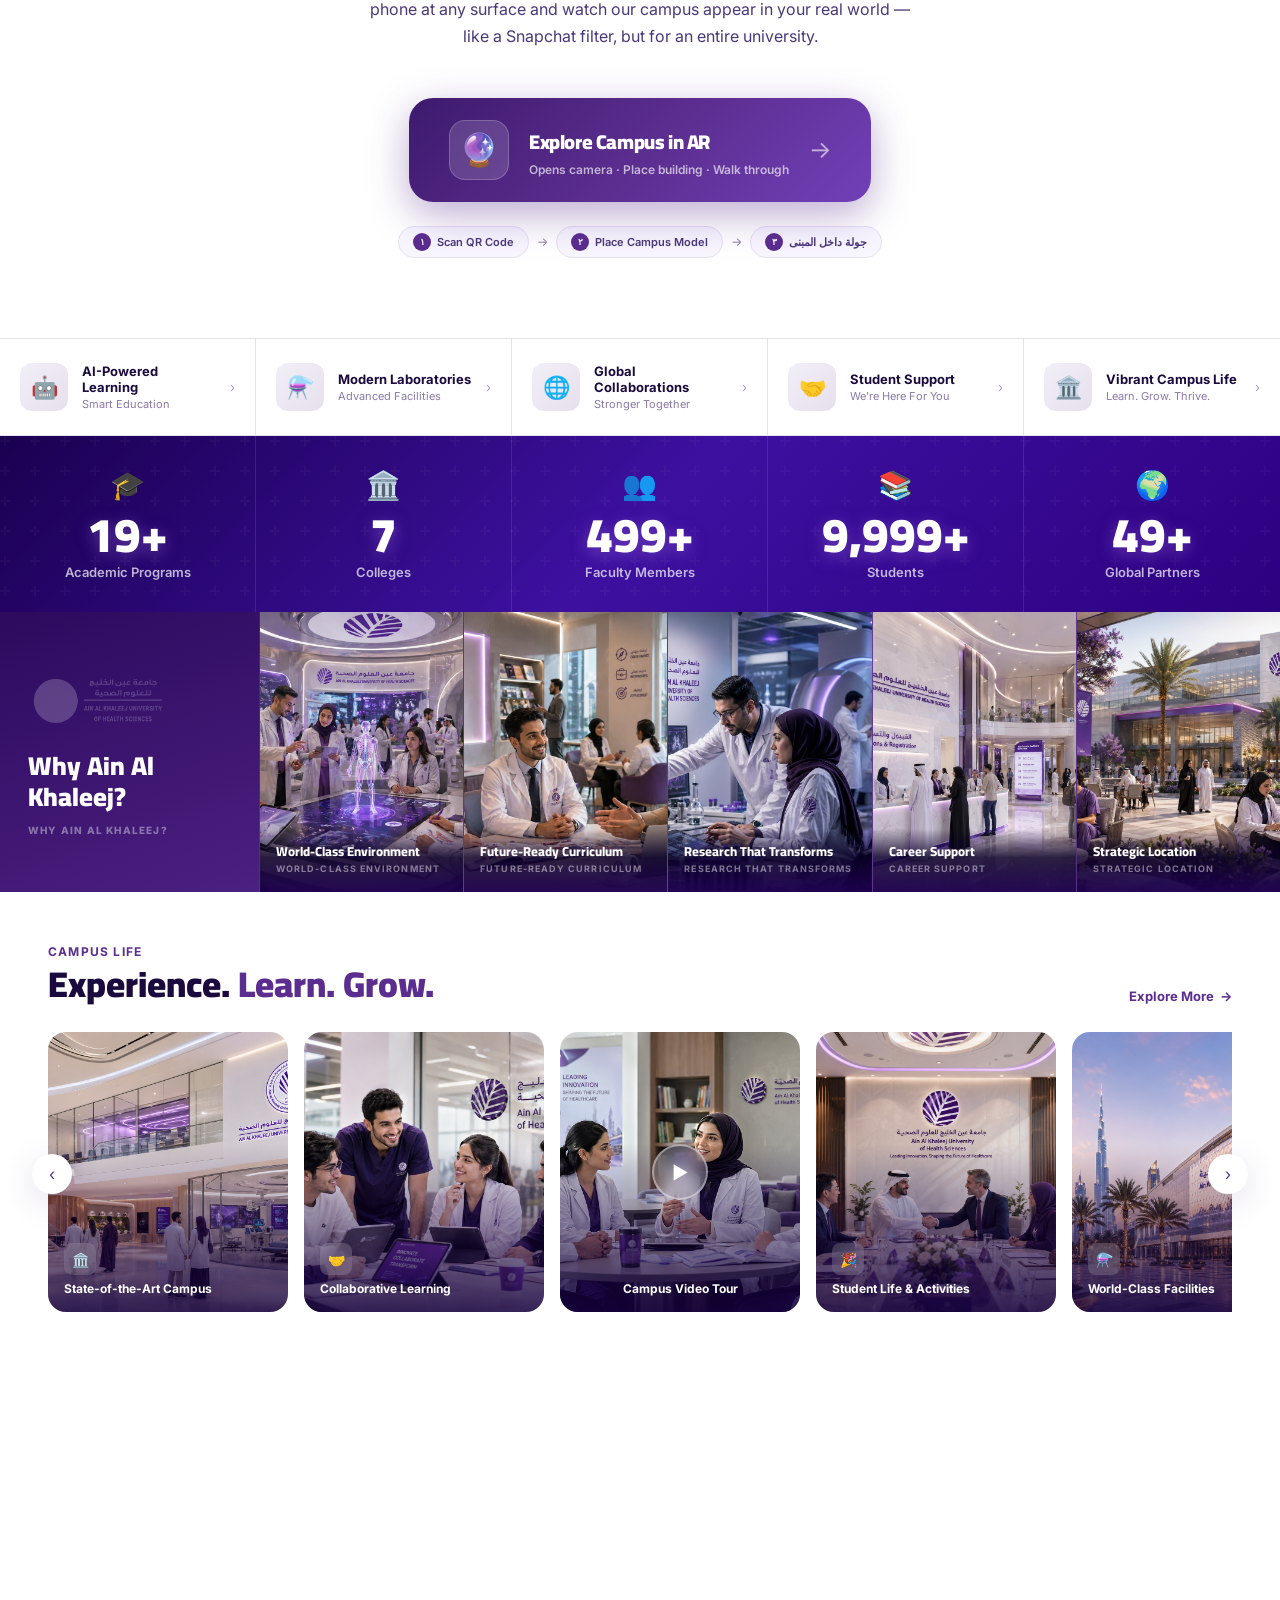
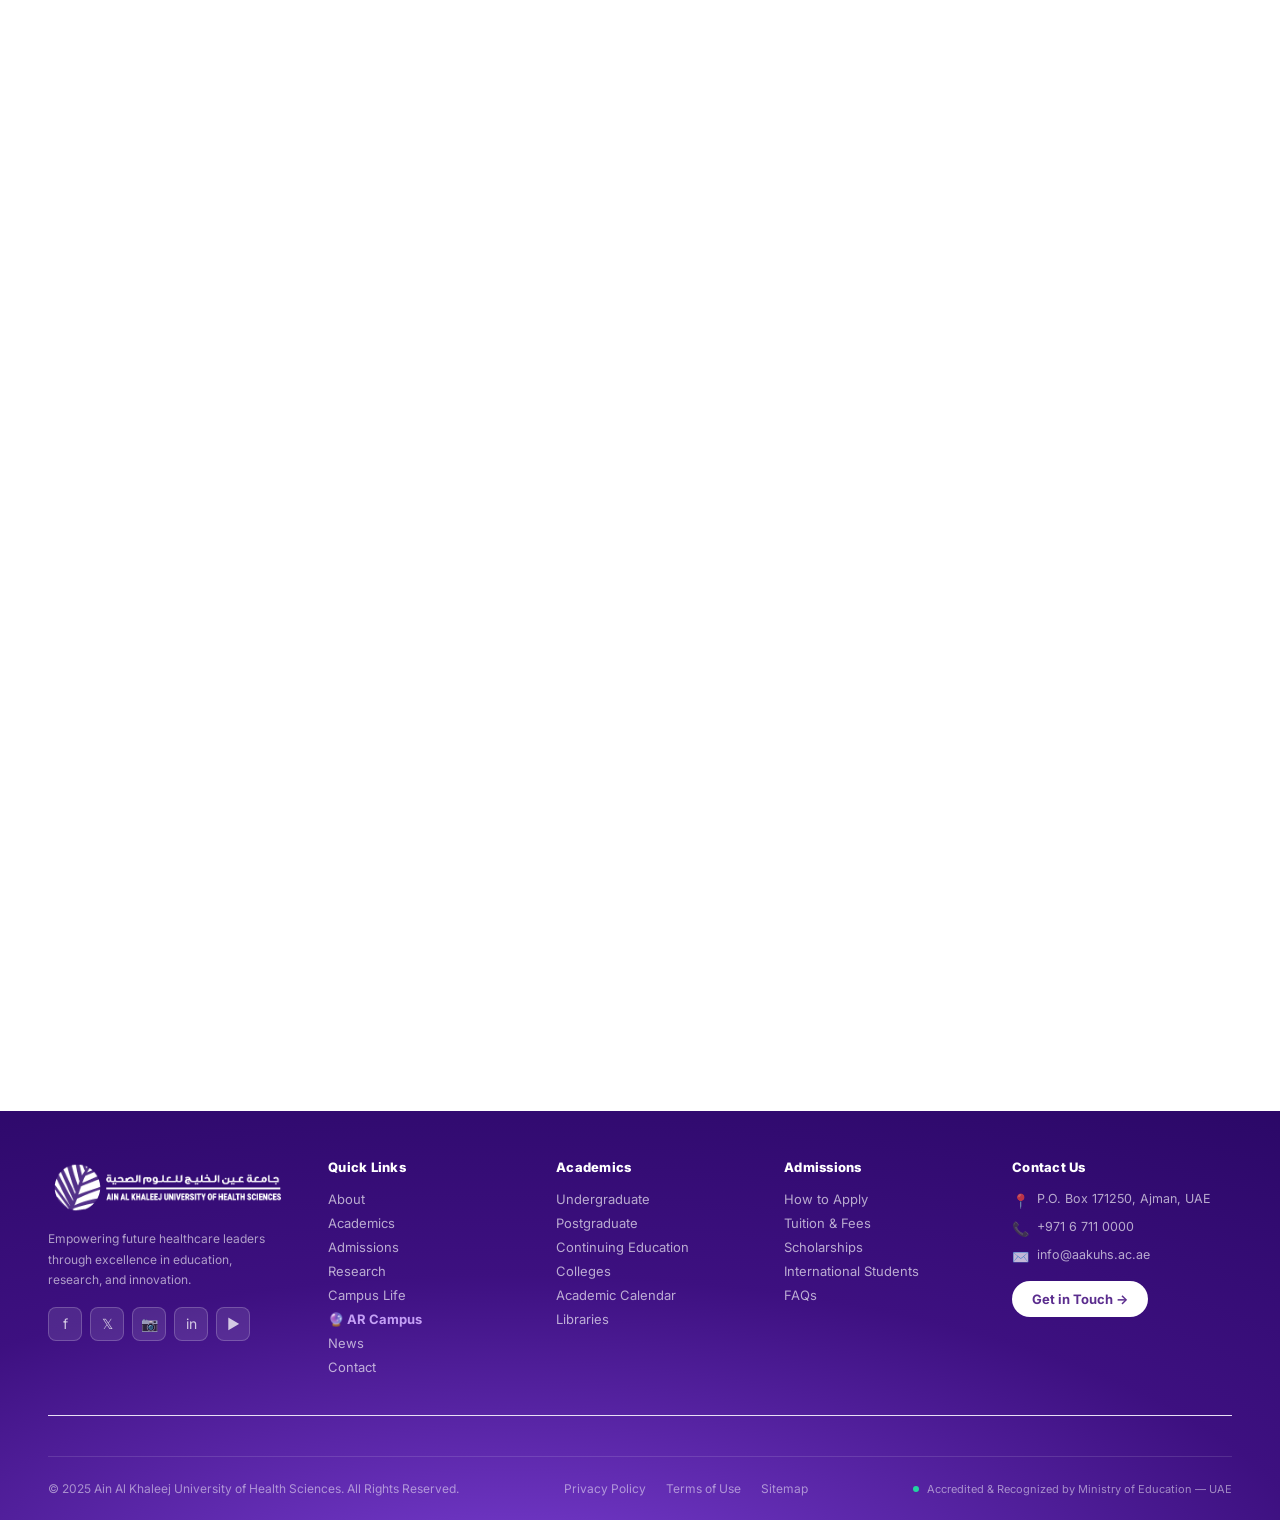
==== commit 72f900d3: "Add files via upload" ====
--- a/index.html
+++ b/index.html
@@ -1,3650 +1,3777 @@
-<!DOCTYPE html>
-<html lang="en" dir="ltr">
-<head>
-<meta charset="UTF-8"/>
-<meta name="viewport" content="width=device-width,initial-scale=1.0"/>
-<title>Ain Al Khaleej University of Health Sciences</title>
-<meta name="description" content="Ain Al Khaleej University of Health Sciences — Redefining the Future of Health Sciences"/>
-<script type="module" src="https://ajax.googleapis.com/ajax/libs/model-viewer/3.4.0/model-viewer.min.js"></script>
-<script src="https://cdnjs.cloudflare.com/ajax/libs/qrcodejs/1.0.0/qrcode.min.js"></script>
-<link rel="preconnect" href="https://fonts.googleapis.com">
-<link rel="preconnect" href="https://fonts.gstatic.com" crossorigin>
-<link href="https://fonts.googleapis.com/css2?family=Cairo:wght@300;400;500;600;700;800;900&family=Inter:wght@300;400;500;600;700;800;900&display=swap" rel="stylesheet">
-<style>
-/* ═══════════════════════════════════════
-   RESET & ROOT
-═══════════════════════════════════════ */
-*,*::before,*::after{box-sizing:border-box;margin:0;padding:0}
-:root{
-  --purple:#5b2d8e;
-  --purple-dark:#3d1a6e;
-  --purple-mid:#7140b8;
-  --violet:#9b6ddc;
-  --violet-light:#c4a0f5;
-  --white:#ffffff;
-  --off-white:#f8f6ff;
-  --text-dark:#1a0a3d;
-  --text-mid:#4a3878;
-  --text-light:#8b7aaa;
-  --border:#e8e0f5;
-  --shadow-sm:0 2px 12px rgba(91,45,142,.10);
-  --shadow-md:0 8px 32px rgba(91,45,142,.16);
-  --shadow-lg:0 20px 60px rgba(91,45,142,.22);
-  --radius:16px;
-  --radius-lg:24px;
-  --radius-xl:32px;
-}
-html{scroll-behavior:smooth;font-size:16px}
-body{
-  font-family:'Inter',sans-serif;
-  color:var(--text-dark);
-  background:#ffffff;
-  overflow-x:hidden;
-  cursor:url('assets/img/logo-cursor-48.png') 24 24, auto;
-}
-img{display:block;max-width:100%}
-a{text-decoration:none;color:inherit}
-button{cursor:url('assets/img/logo-cursor-48.png') 24 24, pointer;font-family:inherit}
-*{cursor:inherit}
-a,button,[role=button],[tabindex]{cursor:url('assets/img/logo-cursor-48.png') 24 24, pointer}
-
-/* ═══════════════════════════════════════
-   LOADER
-═══════════════════════════════════════ */
-/* ═══ EPIC LOADER ═══ */
-#loader{
-  position:fixed;inset:0;z-index:9999;
-  background:radial-gradient(ellipse 120% 100% at 50% 0%,#3a0a8e 0%,#1a0050 40%,#0a001e 100%);
-  display:flex;flex-direction:column;align-items:center;justify-content:center;gap:0;
-  transition:opacity .9s cubic-bezier(.4,0,.2,1),visibility .9s;
-  overflow:hidden;
-}
-#loader::before{
-  content:'';position:absolute;inset:0;
-  background:url("data:image/svg+xml,%3Csvg width='60' height='60' xmlns='http://www.w3.org/2000/svg'%3E%3Cpath d='M30 0 L60 30 L30 60 L0 30Z' fill='none' stroke='rgba(155,109,220,.06)' stroke-width='1'/%3E%3C/svg%3E") repeat;
-  animation:bgDrift 20s linear infinite;
-}
-@keyframes bgDrift{from{transform:translate(0,0)}to{transform:translate(60px,60px)}}
-.loader-ring-outer{
-  position:absolute;width:320px;height:320px;border-radius:50%;
-  border:1px solid rgba(155,109,220,.15);
-  animation:ringRotate 8s linear infinite;
-}
-.loader-ring-outer::before{
-  content:'';position:absolute;top:-3px;left:50%;width:6px;height:6px;
-  background:#9b6ddc;border-radius:50%;transform:translateX(-50%);
-  box-shadow:0 0 12px 4px rgba(155,109,220,.6);
-}
-.loader-ring-inner{
-  position:absolute;width:220px;height:220px;border-radius:50%;
-  border:1px solid rgba(196,160,245,.1);
-  animation:ringRotate 5s linear infinite reverse;
-}
-@keyframes ringRotate{from{transform:rotate(0deg)}to{transform:rotate(360deg)}}
-.loader-logo-wrap{
-  position:relative;z-index:2;
-  display:flex;flex-direction:column;align-items:center;gap:32px;
-}
-#loader img.loader-logo{
-  width:420px;max-width:80vw;
-  filter:drop-shadow(0 0 40px rgba(155,109,220,.5)) drop-shadow(0 0 80px rgba(91,45,142,.3));
-  animation:logoReveal 1.2s cubic-bezier(.34,1.56,.64,1) both, logoPulseGlow 3s ease-in-out infinite 1.2s;
-}
-@keyframes logoReveal{
-  0%{transform:scale(.4) translateY(40px);opacity:0;filter:drop-shadow(0 0 0px rgba(155,109,220,0))}
-  60%{transform:scale(1.05) translateY(-8px);opacity:1}
-  100%{transform:scale(1) translateY(0);opacity:1;filter:drop-shadow(0 0 40px rgba(155,109,220,.5))}
-}
-@keyframes logoPulseGlow{
-  0%,100%{filter:drop-shadow(0 0 30px rgba(155,109,220,.4)) drop-shadow(0 0 60px rgba(91,45,142,.2))}
-  50%{filter:drop-shadow(0 0 60px rgba(155,109,220,.8)) drop-shadow(0 0 100px rgba(91,45,142,.5))}
-}
-.loader-wordmark{
-  font-family:'Cairo',sans-serif;font-size:13px;font-weight:700;letter-spacing:.35em;
-  text-transform:uppercase;color:rgba(255,255,255,.45);
-  animation:fadeInUp 1s ease .6s both;
-  text-align:center;
-}
-@keyframes fadeInUp{from{opacity:0;transform:translateY(12px)}to{opacity:1;transform:none}}
-.loader-bar-wrap{
-  width:280px;height:2px;background:rgba(255,255,255,.08);
-  border-radius:99px;overflow:hidden;margin-top:8px;
-  animation:fadeInUp 1s ease .8s both;
-}
-.loader-bar-fill{
-  height:100%;width:0%;
-  background:linear-gradient(90deg,#7140b8,#c4a0f5,#fff,#9b6ddc);
-  border-radius:99px;transition:width .3s ease;
-  box-shadow:0 0 8px rgba(196,160,245,.6);
-}
-.loader-label{
-  color:rgba(255,255,255,.35);font-size:10px;font-weight:700;
-  letter-spacing:.25em;text-transform:uppercase;margin-top:10px;
-  animation:fadeInUp 1s ease 1s both;
-}
-#loader.hidden{opacity:0;visibility:hidden;pointer-events:none}
-
-/* ═══════════════════════════════════════
-   CUSTOM CURSOR RING
-═══════════════════════════════════════ */
-.cursor-ring{
-  position:fixed;width:36px;height:36px;border-radius:50%;
-  border:2px solid rgba(91,45,142,.4);
-  pointer-events:none;z-index:99998;
-  transform:translate(-50%,-50%);
-  transition:width .2s,height .2s,border-color .2s,transform .08s;
-  mix-blend-mode:multiply;
-}
-.cursor-ring.hovered{width:54px;height:54px;border-color:rgba(91,45,142,.7)}
-
-/* ═══════════════════════════════════════
-   SCROLL REVEAL
-═══════════════════════════════════════ */
-.reveal{opacity:0;transform:translateY(40px);transition:opacity .75s ease,transform .75s ease}
-.reveal.visible{opacity:1;transform:none}
-.reveal-left{opacity:0;transform:translateX(-40px);transition:opacity .75s ease,transform .75s ease}
-.reveal-left.visible{opacity:1;transform:none}
-.reveal-right{opacity:0;transform:translateX(40px);transition:opacity .75s ease,transform .75s ease}
-.reveal-right.visible{opacity:1;transform:none}
-
-/* ═══════════════════════════════════════
-   FLOATING PARTICLES
-═══════════════════════════════════════ */
-#particles{position:fixed;inset:0;pointer-events:none;z-index:0;overflow:hidden}
-.particle{
-  position:absolute;border-radius:50%;
-  background:radial-gradient(circle,rgba(155,109,220,.6),transparent);
-  animation:floatUp linear infinite;
-  pointer-events:none;
-}
-@keyframes floatUp{
-  0%{transform:translateY(100vh) scale(0);opacity:0}
-  10%{opacity:1}
-  90%{opacity:.4}
-  100%{transform:translateY(-20vh) scale(1.2);opacity:0}
-}
-
-/* ═══════════════════════════════════════
-   NAV — EXACT MATCH
-═══════════════════════════════════════ */
-.nav{
-  position:sticky;top:0;z-index:1000;
-  background:radial-gradient(ellipse 160% 200% at 60% -40%, #7b3fd4 0%, #3d1080 40%, #1a0050 100%);
-  border-bottom:none;
-  box-shadow:0 4px 32px rgba(20,0,80,.35);
-  padding:0 32px;
-  display:flex;align-items:center;
-  height:74px;
-  transition:box-shadow .3s;
-  gap:0;
-}
-.nav.scrolled{box-shadow:0 6px 40px rgba(20,0,80,.45)}
-.nav-logo{display:flex;align-items:center;flex-shrink:0}
-.nav-logo img{height:60px;width:auto;object-fit:contain;transition:transform .3s}
-.nav-logo:hover img{transform:scale(1.03)}
-.nav-links{display:flex;align-items:center;gap:0;flex:1;padding-left:24px}
-.nav-links a{
-  padding:8px 14px;border-radius:8px;
-  font-size:13px;font-weight:600;color:rgba(255,255,255,0.88);
-  transition:all .25s;position:relative;white-space:nowrap;
-}
-.nav-links a::after{
-  content:'';position:absolute;bottom:6px;left:50%;right:50%;
-  height:2px;background:rgba(255,255,255,0.7);border-radius:99px;
-  transition:left .3s,right .3s;
-}
-.nav-links a:hover{color:#fff;background:rgba(255,255,255,.08)}
-.nav-links a:hover::after{left:14px;right:14px}
-.nav-right{display:flex;align-items:center;gap:8px;flex-shrink:0;margin-left:auto}
-.lang-wrap{display:flex;border-radius:10px;overflow:hidden;border:1.5px solid rgba(255,255,255,.3)}
-.lang-btn{
-  padding:6px 16px;font-size:12px;font-weight:700;
-  background:transparent;border:none;color:rgba(255,255,255,.8);
-  transition:all .25s;letter-spacing:.03em;
-}
-.lang-btn.active{background:rgba(255,255,255,.18);color:#fff;border-radius:8px}
-.nav-menu-toggle{
-  display:none;width:40px;height:40px;border-radius:8px;
-  background:var(--purple);border:none;color:#fff;
-  font-size:18px;align-items:center;justify-content:center;
-  margin-left:8px;
-}
-.nav-cta-btn{
-  background:rgba(255,255,255,.15);color:#fff;
-  border:1.5px solid rgba(255,255,255,.3);border-radius:50%;
-  display:flex;align-items:center;justify-content:center;
-  width:42px;height:42px;
-  transition:all .25s;font-size:18px;
-}
-.nav-cta-btn:hover{background:rgba(255,255,255,.25);transform:scale(1.06)}
-
-/* ═══════════════════════════════════════
-   HERO — EXACT MATCH
-═══════════════════════════════════════ */
-.hero{
-  position:relative;min-height:880px;
-  background:linear-gradient(135deg,#0d0025 0%,#1a0050 30%,#2d0080 60%,#3d10a0 80%,#5b1db0 100%);
-  overflow:hidden;display:flex;align-items:stretch;
-}
-.hero-bg-img{
-  position:absolute;inset:0;width:100%;height:100%;
-  object-fit:cover;object-position:center top;
-  opacity:0;transition:opacity 1.4s ease,transform 10s ease;transform:scale(1.08);
-}
-.hero-bg-img.active{opacity:1;transform:scale(1)}
-.hero-overlay{
-  position:absolute;inset:0;
-  background:linear-gradient(100deg,rgba(10,0,40,.88) 0%,rgba(20,0,60,.68) 35%,rgba(40,0,100,.25) 65%,rgba(0,0,0,.12) 100%);
-  z-index:1;
-}
-/* Slide progress bar */
-.hero-progress{position:absolute;bottom:0;left:0;height:3px;z-index:4;background:linear-gradient(90deg,#c4a0f5,#7140b8);width:0%;border-radius:0 3px 3px 0;}
-/* Slide counter */
-.hero-slide-counter{position:absolute;bottom:32px;right:48px;z-index:3;font-size:12px;font-weight:700;color:rgba(255,255,255,.5);letter-spacing:.1em;}
-.hero-inner{
-  position:relative;z-index:2;
-  width:100%;max-width:1400px;margin:0 auto;
-  padding:90px 48px 110px;
-  display:flex;align-items:center;justify-content:space-between;gap:24px;
-}
-/* LEFT content */
-.hero-left{flex:1;max-width:560px}
-.hero-eyebrow{
-  color:rgba(255,255,255,.75);font-size:12px;font-weight:700;
-  letter-spacing:.18em;text-transform:uppercase;margin-bottom:18px;
-  display:flex;align-items:center;gap:8px;
-}
-.hero-eyebrow::before{content:'';width:28px;height:2px;background:var(--violet-light);border-radius:99px}
-.hero-h1{
-  font-family:'Cairo',sans-serif;
-  font-size:clamp(38px,5vw,68px);line-height:1.05;
-  font-weight:900;color:#fff;margin-bottom:16px;
-  letter-spacing:-.02em;
-}
-.hero-h1 .highlight{
-  background:linear-gradient(135deg,#c4a0f5,#a06ee8,#7b3fc8);
-  -webkit-background-clip:text;-webkit-text-fill-color:transparent;background-clip:text;
-  display:inline-block;
-}
-.hero-sub{
-  color:rgba(255,255,255,.7);font-size:16px;line-height:1.7;
-  margin-bottom:32px;font-weight:400;max-width:460px;
-}
-.hero-btns{display:flex;gap:14px;flex-wrap:wrap}
-.btn-primary{
-  display:inline-flex;align-items:center;gap:10px;
-  background:var(--purple);color:#fff;
-  border:none;border-radius:50px;
-  padding:14px 28px;font-size:14px;font-weight:700;
-  box-shadow:0 8px 24px rgba(91,45,142,.5);
-  transition:all .3s;position:relative;overflow:hidden;
-  white-space:nowrap;
-}
-.btn-primary::before{
-  content:'';position:absolute;inset:0;
-  background:linear-gradient(135deg,rgba(255,255,255,.15),transparent);
-  opacity:0;transition:opacity .3s;
-}
-.btn-primary:hover{transform:translateY(-3px);box-shadow:0 14px 36px rgba(91,45,142,.6)}
-.btn-primary:hover::before{opacity:1}
-.btn-primary .btn-arrow{
-  width:28px;height:28px;border-radius:50%;
-  background:rgba(255,255,255,.2);
-  display:flex;align-items:center;justify-content:center;font-size:14px;
-  transition:transform .25s;
-}
-.btn-primary:hover .btn-arrow{transform:translateX(3px)}
-.btn-outline{
-  display:inline-flex;align-items:center;gap:10px;
-  background:rgba(255,255,255,.1);color:#fff;
-  border:2px solid rgba(255,255,255,.3);border-radius:50px;
-  padding:13px 24px;font-size:14px;font-weight:600;
-  transition:all .3s;backdrop-filter:blur(8px);white-space:nowrap;
-}
-.btn-outline:hover{background:rgba(255,255,255,.18);border-color:rgba(255,255,255,.6);transform:translateY(-2px)}
-.btn-outline .play-icon{
-  width:28px;height:28px;border-radius:50%;
-  border:2px solid rgba(255,255,255,.5);
-  display:flex;align-items:center;justify-content:center;font-size:12px;
-}
-
-/* RIGHT stats panel */
-.hero-right{
-  flex-shrink:0;width:200px;
-  background:rgba(255,255,255,.08);
-  border:1px solid rgba(255,255,255,.12);
-  backdrop-filter:blur(20px);border-radius:20px;
-  padding:20px 16px;display:flex;flex-direction:column;gap:0;
-}
-.hero-stat-top{
-  display:flex;align-items:center;gap:10px;
-  padding:12px 10px;border-bottom:1px solid rgba(255,255,255,.1);
-  margin-bottom:4px;
-}
-.hero-stat-top-logo{
-  width:32px;height:32px;border-radius:8px;
-  background:rgba(255,255,255,.15);
-  display:flex;align-items:center;justify-content:center;
-  overflow:hidden;
-}
-.hero-stat-top-logo img{width:24px;height:24px;object-fit:contain;filter:brightness(0) invert(1)}
-.hero-stat-top-text{font-size:10px;color:rgba(255,255,255,.8);line-height:1.4;font-weight:600}
-.hero-stat-top-check{color:#22d3a0;font-size:16px;margin-left:auto}
-.hero-stat-item{
-  display:flex;align-items:center;gap:10px;
-  padding:10px 10px;border-bottom:1px solid rgba(255,255,255,.06);
-  transition:background .25s;border-radius:8px;
-}
-.hero-stat-item:hover{background:rgba(255,255,255,.07)}
-.hero-stat-item:last-child{border-bottom:none}
-.hero-stat-icon{font-size:18px;width:28px;text-align:center;flex-shrink:0}
-.hero-stat-info{}
-.hero-stat-num{
-  font-family:'Cairo',sans-serif;font-weight:900;
-  font-size:18px;color:#fff;line-height:1;
-}
-.hero-stat-label{font-size:10px;color:rgba(255,255,255,.55);font-weight:500;line-height:1.3;margin-top:1px}
-
-/* Slideshow dots */
-.hero-dots{
-  position:absolute;bottom:28px;left:50%;transform:translateX(-50%);
-  z-index:3;display:flex;gap:6px;align-items:center;
-  max-width:280px;flex-wrap:wrap;justify-content:center;
-}
-.hero-dot{
-  width:7px;height:7px;border-radius:99px;
-  background:rgba(255,255,255,.3);border:none;
-  transition:width .35s,background .35s;flex-shrink:0;
-}
-.hero-dot.active{width:24px;background:rgba(255,255,255,.9)}
-
-/* ═══════════════════════════════════════
-   CHAIRMAN'S WORD — IMAGE ONLY
-═══════════════════════════════════════ */
-.chairman-section{
-  width:100%;
-  position:relative;
-  overflow:hidden;
-  background:#0a001e;
-  line-height:0;
-}
-.ch-full-img{
-  width:100%;
-  height:auto;
-  display:block;
-  object-fit:cover;
-  object-position:center top;
-  max-height:90vh;
-}
-
-/* ═══════════════════════════════════════
-   PILLARS BAR — EXACT MATCH
-═══════════════════════════════════════ */
-.pillars-bar{
-  background:linear-gradient(135deg,#1a0050,#2d0080,#3b0090);
-  padding:0;display:grid;grid-template-columns:repeat(5,1fr);
-  position:relative;z-index:2;
-}
-.pillar-item{
-  padding:22px 16px;text-align:center;
-  border-right:1px solid rgba(255,255,255,.1);
-  display:flex;flex-direction:column;align-items:center;gap:6px;
-  transition:background .3s;position:relative;overflow:hidden;
-}
-.pillar-item:last-child{border-right:none}
-.pillar-item::before{
-  content:'';position:absolute;inset:0;
-  background:rgba(255,255,255,.05);
-  transform:scaleY(0);transform-origin:bottom;transition:transform .35s;
-}
-.pillar-item:hover::before{transform:scaleY(1)}
-.pillar-item:hover{background:rgba(255,255,255,.06)}
-.pillar-icon-wrap{
-  width:44px;height:44px;border-radius:12px;
-  background:rgba(255,255,255,.1);border:1px solid rgba(255,255,255,.15);
-  display:flex;align-items:center;justify-content:center;
-  font-size:20px;transition:transform .3s,background .3s;
-}
-.pillar-item:hover .pillar-icon-wrap{transform:scale(1.12);background:rgba(255,255,255,.18)}
-.pillar-title{color:#fff;font-weight:700;font-size:13px;margin-top:2px}
-.pillar-sub{color:rgba(255,255,255,.5);font-size:10.5px;font-weight:500;letter-spacing:.03em}
-
-/* ═══════════════════════════════════════
-   ABOUT / WORLD-CLASS + PROGRAMS — EXACT
-═══════════════════════════════════════ */
-.about-programs{
-  display:grid;grid-template-columns:1fr 380px;
-  gap:0;background:#fff;
-  border-radius:0;overflow:hidden;
-  box-shadow:inset 0 1px 0 var(--border);
-}
-/* Left: about */
-.about-left{
-  display:grid;grid-template-rows:1fr auto;
-  background:#fff;
-}
-.about-top{display:flex;gap:0}
-.about-image-wrap{flex:1;position:relative;overflow:hidden;min-height:380px}
-.about-image-wrap img{width:100%;height:100%;object-fit:cover;transition:transform .6s ease}
-.about-image-wrap:hover img{transform:scale(1.04)}
-.about-text-wrap{
-  flex:0 0 320px;padding:36px 32px;
-  display:flex;flex-direction:column;justify-content:center;
-  background:#fff;
-}
-.section-eyebrow{
-  font-size:10px;font-weight:800;letter-spacing:.2em;text-transform:uppercase;
-  color:var(--purple);margin-bottom:12px;
-}
-.about-h2{
-  font-family:'Cairo',sans-serif;font-size:36px;font-weight:900;
-  color:var(--text-dark);line-height:1.1;margin-bottom:14px;
-  letter-spacing:-.02em;
-}
-.about-h2 em{color:var(--purple);font-style:normal}
-.about-desc{color:var(--text-light);font-size:14px;line-height:1.7;margin-bottom:24px}
-.btn-discover{
-  display:inline-flex;align-items:center;gap:10px;
-  background:var(--purple);color:#fff;border:none;border-radius:50px;
-  padding:12px 24px;font-size:13px;font-weight:700;
-  transition:all .3s;width:fit-content;
-}
-.btn-discover:hover{background:var(--purple-dark);transform:translateY(-2px);box-shadow:var(--shadow-md)}
-.about-stats-bar{
-  display:flex;border-top:1px solid var(--border);
-}
-.about-stat{
-  flex:1;padding:20px 24px;display:flex;align-items:center;gap:12px;
-  border-right:1px solid var(--border);
-  transition:background .25s;
-}
-.about-stat:last-child{border-right:none}
-.about-stat:hover{background:var(--off-white)}
-.about-stat-icon{font-size:24px}
-.about-stat-val{font-family:'Cairo',sans-serif;font-size:22px;font-weight:900;color:var(--purple);line-height:1}
-.about-stat-lbl{font-size:11px;color:var(--text-light);font-weight:500;margin-top:2px}
-
-/* Right: programs panel */
-.programs-panel{
-  background:#fff;
-  border-left:1px solid var(--border);
-  padding:28px 24px;
-  display:flex;flex-direction:column;
-}
-.programs-header{
-  display:flex;align-items:center;justify-content:space-between;
-  margin-bottom:16px;
-}
-.programs-title{font-family:'Cairo',sans-serif;font-size:20px;font-weight:900;color:var(--purple)}
-.programs-view-all{
-  font-size:12px;font-weight:700;color:var(--purple);
-  display:flex;align-items:center;gap:4px;opacity:.8;
-  transition:opacity .25s;
-}
-.programs-view-all:hover{opacity:1}
-.program-row{
-  display:flex;align-items:center;gap:12px;
-  padding:12px 0;border-bottom:1px solid var(--border);
-  transition:all .25s;border-radius:8px;padding:10px 8px;
-  position:relative;overflow:hidden;
-}
-.program-row::before{
-  content:'';position:absolute;inset:0;
-  background:var(--off-white);opacity:0;transition:opacity .25s;border-radius:8px;
-}
-.program-row:hover::before{opacity:1}
-.program-row:last-child{border-bottom:none}
-.program-thumb{
-  width:68px;height:52px;border-radius:10px;object-fit:cover;
-  flex-shrink:0;position:relative;z-index:1;transition:transform .3s;
-}
-.program-row:hover .program-thumb{transform:scale(1.06)}
-.program-name{flex:1;font-weight:700;font-size:13.5px;color:var(--text-dark);position:relative;z-index:1}
-.program-arrow{
-  width:28px;height:28px;border-radius:50%;
-  background:rgba(91,45,142,.08);
-  display:flex;align-items:center;justify-content:center;
-  color:var(--purple);font-size:13px;flex-shrink:0;
-  position:relative;z-index:1;transition:all .25s;
-}
-.program-row:hover .program-arrow{background:var(--purple);color:#fff;transform:translateX(2px)}
-
-/* ═══════════════════════════════════════
-   FEATURES BAR — EXACT 5-COL
-═══════════════════════════════════════ */
-.features-bar{
-  background:#fff;border-top:1px solid var(--border);
-  border-bottom:1px solid var(--border);
-  display:grid;grid-template-columns:repeat(5,1fr);
-}
-.feature-item{
-  padding:24px 20px;border-right:1px solid var(--border);
-  display:flex;align-items:center;gap:14px;
-  transition:background .25s;position:relative;overflow:hidden;
-}
-.feature-item:last-child{border-right:none}
-.feature-item::after{
-  content:'';position:absolute;bottom:0;left:0;right:0;height:2px;
-  background:linear-gradient(90deg,var(--purple),var(--violet));
-  transform:scaleX(0);transform-origin:left;transition:transform .35s;
-}
-.feature-item:hover{background:var(--off-white)}
-.feature-item:hover::after{transform:scaleX(1)}
-.feature-icon-wrap{
-  width:48px;height:48px;border-radius:12px;flex-shrink:0;
-  background:linear-gradient(135deg,rgba(91,45,142,.08),rgba(91,45,142,.15));
-  display:flex;align-items:center;justify-content:center;font-size:22px;
-  transition:transform .3s;
-}
-.feature-item:hover .feature-icon-wrap{transform:scale(1.1) rotate(-4deg)}
-.feature-text{}
-.feature-name{font-weight:700;font-size:13px;color:var(--text-dark)}
-.feature-sub{font-size:11px;color:var(--text-light);margin-top:2px}
-.feature-arrow{margin-left:auto;color:var(--purple);font-size:13px;opacity:.5;transition:all .25s;flex-shrink:0}
-.feature-item:hover .feature-arrow{opacity:1;transform:translateX(3px)}
-
-/* ═══════════════════════════════════════
-   CAMPUS LIFE SECTION — EXACT
-═══════════════════════════════════════ */
-.campus-section{padding:52px 48px;background:#fff}
-.section-header{
-  display:flex;align-items:flex-end;justify-content:space-between;
-  margin-bottom:28px;
-}
-.section-label{font-size:12px;font-weight:700;color:var(--purple);letter-spacing:.1em;text-transform:uppercase;margin-bottom:6px}
-.section-title{font-family:'Cairo',sans-serif;font-size:36px;font-weight:900;color:var(--text-dark);line-height:1.1}
-.section-title em{font-style:normal;color:var(--purple)}
-.explore-link{
-  display:flex;align-items:center;gap:6px;font-size:13px;font-weight:700;color:var(--purple);
-  white-space:nowrap;transition:gap .25s;
-}
-.explore-link:hover{gap:10px}
-
-/* Campus slider */
-.campus-slider-wrap{position:relative;overflow:hidden;border-radius:20px}
-.campus-slider{
-  display:flex;gap:16px;overflow-x:auto;scroll-snap-type:x mandatory;
-  scrollbar-width:none;padding-bottom:4px;
-  -webkit-overflow-scrolling:touch;
-}
-.campus-slider::-webkit-scrollbar{display:none}
-.campus-card{
-  flex-shrink:0;width:240px;height:280px;border-radius:18px;
-  position:relative;overflow:hidden;scroll-snap-align:start;
-  transition:transform .35s;
-}
-.campus-card:hover{transform:translateY(-6px)}
-.campus-card img{
-  width:100%;height:100%;object-fit:cover;
-  transition:transform .5s;
-}
-.campus-card:hover img{transform:scale(1.08)}
-.campus-card-overlay{
-  position:absolute;inset:0;
-  background:linear-gradient(180deg,transparent 40%,rgba(20,0,60,.85) 100%);
-}
-.campus-card-content{
-  position:absolute;bottom:0;left:0;right:0;padding:16px;
-}
-.campus-card-icon{
-  width:32px;height:32px;border-radius:8px;
-  background:rgba(255,255,255,.15);backdrop-filter:blur(8px);
-  display:flex;align-items:center;justify-content:center;font-size:14px;
-  margin-bottom:6px;
-}
-.campus-card-label{color:#fff;font-size:12px;font-weight:700}
-/* Center play card */
-.campus-card.play-card{background:linear-gradient(135deg,#1a0050,#3d10a0)}
-.play-btn-wrap{
-  position:absolute;inset:0;display:flex;align-items:center;justify-content:center;
-}
-.play-btn{
-  width:56px;height:56px;border-radius:50%;
-  background:rgba(255,255,255,.15);border:2px solid rgba(255,255,255,.4);
-  backdrop-filter:blur(8px);display:flex;align-items:center;justify-content:center;
-  font-size:18px;color:#fff;transition:all .3s;
-}
-.play-btn:hover{background:rgba(255,255,255,.28);transform:scale(1.1)}
-.slider-nav{
-  position:absolute;top:50%;transform:translateY(-50%);
-  width:40px;height:40px;border-radius:50%;
-  background:#fff;border:none;
-  box-shadow:var(--shadow-md);
-  display:flex;align-items:center;justify-content:center;
-  font-size:16px;color:var(--purple);z-index:2;transition:all .25s;
-}
-.slider-nav:hover{background:var(--purple);color:#fff;transform:translateY(-50%) scale(1.08)}
-.slider-nav.prev{left:-16px}
-.slider-nav.next{right:-16px}
-
-/* ═══════════════════════════════════════
-   CTA BANNER — EXACT
-═══════════════════════════════════════ */
-.cta-banner{
-  background:linear-gradient(135deg,#1a0050 0%,#3d10a0 40%,#5b2d8e 70%,#2d0080 100%);
-  padding:56px 60px;display:flex;align-items:center;justify-content:space-between;
-  position:relative;overflow:hidden;gap:32px;
-}
-.cta-banner::before{
-  content:'';position:absolute;right:-80px;top:-80px;
-  width:400px;height:400px;border-radius:50%;
-  background:radial-gradient(circle,rgba(155,109,220,.25),transparent 60%);
-  animation:ctaOrb 6s ease-in-out infinite;
-}
-.cta-banner::after{
-  content:'';position:absolute;left:30%;bottom:-60px;
-  width:300px;height:200px;border-radius:50%;
-  background:radial-gradient(circle,rgba(196,160,245,.12),transparent 60%);
-}
-@keyframes ctaOrb{0%,100%{transform:scale(1) translate(0,0)}50%{transform:scale(1.15) translate(-20px,-10px)}}
-.cta-left{position:relative;z-index:1}
-.cta-h2{
-  font-family:'Cairo',sans-serif;font-size:34px;font-weight:900;
-  color:#fff;line-height:1.15;margin-bottom:8px;
-}
-.cta-sub{color:rgba(255,255,255,.65);font-size:14px;font-weight:400}
-.btn-cta{
-  position:relative;z-index:1;
-  display:inline-flex;align-items:center;gap:12px;
-  background:#fff;color:var(--purple);
-  border:none;border-radius:50px;
-  padding:16px 32px;font-size:15px;font-weight:800;
-  box-shadow:0 8px 32px rgba(0,0,0,.2);
-  transition:all .3s;white-space:nowrap;flex-shrink:0;
-}
-.btn-cta:hover{transform:translateY(-3px);box-shadow:0 16px 48px rgba(0,0,0,.3)}
-.btn-cta .btn-arrow{
-  width:32px;height:32px;border-radius:50%;
-  background:var(--purple);color:#fff;
-  display:flex;align-items:center;justify-content:center;
-  font-size:14px;transition:transform .25s;
-}
-.btn-cta:hover .btn-arrow{transform:translateX(4px)}
-
-/* ═══════════════════════════════════════
-   NEWS & EVENTS — EXACT
-═══════════════════════════════════════ */
-.news-section{padding:52px 48px;background:#fff}
-.news-grid{display:grid;grid-template-columns:repeat(4,1fr);gap:20px;margin-top:28px}
-.news-card{
-  border-radius:18px;overflow:hidden;background:#fff;
-  border:1px solid var(--border);
-  box-shadow:var(--shadow-sm);transition:all .35s;
-}
-.news-card:hover{transform:translateY(-8px);box-shadow:var(--shadow-lg)}
-.news-img-wrap{position:relative;height:180px;overflow:hidden}
-.news-img-wrap img{width:100%;height:100%;object-fit:cover;transition:transform .5s}
-.news-card:hover .news-img-wrap img{transform:scale(1.08)}
-.news-date-badge{
-  position:absolute;top:12px;left:12px;
-  background:linear-gradient(135deg,#3d10a0,#6b35c4);
-  color:#fff;border-radius:10px;padding:8px 12px;text-align:center;
-  line-height:1;font-weight:900;min-width:52px;
-}
-.news-date-day{font-size:20px;display:block;font-family:'Cairo',sans-serif}
-.news-date-month{font-size:9px;letter-spacing:.12em;text-transform:uppercase;opacity:.85;display:block;margin-top:2px}
-.news-type-badge{
-  position:absolute;top:12px;right:12px;
-  background:rgba(0,0,0,.45);backdrop-filter:blur(8px);
-  color:#fff;font-size:9px;font-weight:800;letter-spacing:.15em;
-  text-transform:uppercase;border-radius:6px;padding:4px 8px;
-}
-.news-body{padding:16px}
-.news-card-title{font-weight:700;font-size:14px;color:var(--text-dark);line-height:1.5;margin-bottom:12px}
-.news-learn{
-  display:flex;align-items:center;gap:6px;
-  font-size:12px;font-weight:700;color:var(--purple);
-  transition:gap .25s;
-}
-.news-learn:hover{gap:10px}
-
-/* ═══════════════════════════════════════
-   FOOTER — EXACT MATCH
-═══════════════════════════════════════ */
-.footer{
-  background:radial-gradient(ellipse 160% 200% at 40% 120%, #7b3fd4 0%, #3d1080 40%, #1a0050 100%);
-  border-top:none;
-  padding:48px 48px 24px;
-  position:relative;z-index:1;
-}
-.footer-top{
-  display:grid;
-  grid-template-columns:240px 1fr 1fr 1fr 220px;
-  gap:40px;margin-bottom:40px;
-  padding-bottom:40px;border-bottom:1px solid var(--border);
-}
-.footer-brand{}
-.footer-logo{height:56px;width:auto;object-fit:contain;margin-bottom:14px}
-.footer-tagline{font-size:12px;color:rgba(255,255,255,.6);line-height:1.7;margin-bottom:16px}
-.footer-social{display:flex;gap:8px}
-.social-btn{
-  width:34px;height:34px;border-radius:8px;
-  background:rgba(255,255,255,.1);border:1px solid rgba(255,255,255,.2);
-  display:flex;align-items:center;justify-content:center;
-  font-size:14px;color:rgba(255,255,255,.75);transition:all .25s;
-  text-decoration:none;
-}
-.social-btn:hover{background:rgba(255,255,255,.22);color:#fff;border-color:rgba(255,255,255,.5);transform:translateY(-2px)}
-.footer-col-title{
-  font-size:13px;font-weight:800;color:#ffffff;
-  margin-bottom:16px;letter-spacing:.02em;
-}
-.footer-links{display:flex;flex-direction:column;gap:8px}
-.footer-links a{font-size:13px;color:rgba(255,255,255,.65);transition:color .2s;font-weight:400}
-.footer-links a:hover{color:#fff}
-.footer-contact{}
-.footer-contact-item{
-  display:flex;align-items:flex-start;gap:8px;
-  margin-bottom:10px;font-size:12.5px;color:rgba(255,255,255,.65);
-}
-.footer-contact-icon{color:rgba(255,255,255,.7);font-size:14px;flex-shrink:0;margin-top:1px}
-.footer-contact-btn{
-  display:flex;align-items:center;gap:8px;
-  background:#fff;color:var(--purple);border:none;border-radius:50px;
-  padding:10px 20px;font-size:13px;font-weight:700;margin-top:16px;
-  transition:all .3s;width:fit-content;
-}
-.footer-contact-btn:hover{background:rgba(255,255,255,.9);transform:translateY(-2px);box-shadow:0 8px 24px rgba(0,0,0,.2)}
-.footer-bottom{
-  display:flex;align-items:center;justify-content:space-between;
-  flex-wrap:wrap;gap:12px;
-  border-top:1px solid rgba(255,255,255,.12);
-  padding-top:24px;
-}
-.footer-copy{font-size:12px;color:rgba(255,255,255,.5)}
-.footer-bottom-links{display:flex;gap:20px}
-.footer-bottom-links a{font-size:12px;color:rgba(255,255,255,.5);transition:color .2s}
-.footer-bottom-links a:hover{color:#fff}
-.footer-accred{
-  display:flex;align-items:center;gap:8px;
-  font-size:11px;color:rgba(255,255,255,.5);
-}
-.footer-accred-dot{width:6px;height:6px;border-radius:50%;background:#22d3a0;flex-shrink:0}
-
-/* ═══════════════════════════════════════
-   BACK TO TOP
-═══════════════════════════════════════ */
-#back-top{
-  position:fixed;bottom:32px;right:32px;z-index:800;
-  width:48px;height:48px;border-radius:50%;
-  background:var(--purple);color:#fff;border:none;
-  box-shadow:0 6px 24px rgba(91,45,142,.4);font-size:18px;
-  display:flex;align-items:center;justify-content:center;
-  opacity:0;visibility:hidden;transform:translateY(12px);
-  transition:all .35s;
-}
-#back-top.show{opacity:1;visibility:visible;transform:translateY(0)}
-#back-top:hover{background:var(--purple-dark);transform:translateY(-3px) scale(1.05);box-shadow:0 12px 32px rgba(91,45,142,.5)}
-
-/* ═══════════════════════════════════════
-   STATS COUNTER SECTION (matching design)
-═══════════════════════════════════════ */
-.stats-strip{
-  background:linear-gradient(135deg,#1a0050 0%,#3d10a0 50%,#2d0080 100%);
-  display:grid;grid-template-columns:repeat(5,1fr);
-  position:relative;overflow:hidden;
-}
-.stats-strip::before{
-  content:'';position:absolute;inset:0;
-  background:url("data:image/svg+xml,%3Csvg width='60' height='60' viewBox='0 0 60 60' xmlns='http://www.w3.org/2000/svg'%3E%3Cg fill='none' fill-rule='evenodd'%3E%3Cg fill='%23ffffff' fill-opacity='0.03'%3E%3Cpath d='M36 34v-4h-2v4h-4v2h4v4h2v-4h4v-2h-4zm0-30V0h-2v4h-4v2h4v4h2V6h4V4h-4zM6 34v-4H4v4H0v2h4v4h2v-4h4v-2H6zM6 4V0H4v4H0v2h4v4h2V6h4V4H6z'/%3E%3C/g%3E%3C/g%3E%3C/svg%3E");
-}
-.stat-col{
-  padding:32px 20px;text-align:center;
-  border-right:1px solid rgba(255,255,255,.1);
-  position:relative;overflow:hidden;
-  transition:background .35s;
-}
-.stat-col:last-child{border-right:none}
-.stat-col:hover{background:rgba(255,255,255,.06)}
-.stat-col::before{
-  content:'';position:absolute;inset:0;
-  background:linear-gradient(135deg,rgba(155,109,220,.12),transparent);
-  opacity:0;transition:opacity .35s;
-}
-.stat-col:hover::before{opacity:1}
-.stat-emoji{font-size:28px;margin-bottom:8px;display:block;transition:transform .35s}
-.stat-col:hover .stat-emoji{transform:scale(1.2) rotate(-8deg)}
-.stat-number{
-  font-family:'Cairo',sans-serif;font-size:48px;font-weight:900;
-  color:#fff;line-height:1;display:block;
-  text-shadow:0 4px 16px rgba(155,109,220,.5);
-}
-.stat-label{
-  color:rgba(255,255,255,.7);font-size:13px;font-weight:600;
-  margin-top:6px;display:block;
-}
-
-/* ═══════════════════════════════════════
-   MOBILE NAV DRAWER
-═══════════════════════════════════════ */
-.mobile-drawer{
-  position:fixed;inset:0;z-index:2000;display:none;
-}
-.mobile-drawer.open{display:flex}
-.drawer-overlay{
-  position:absolute;inset:0;background:rgba(10,0,30,.6);backdrop-filter:blur(4px);
-  animation:fadeIn .3s ease;
-}
-.drawer-panel{
-  position:relative;z-index:1;width:min(320px,85vw);
-  background:#fff;height:100%;overflow-y:auto;
-  padding:32px 24px;
-  box-shadow:8px 0 40px rgba(91,45,142,.2);
-  animation:slideInLeft .35s cubic-bezier(.25,.46,.45,.94);
-  display:flex;flex-direction:column;gap:4px;
-}
-.drawer-close{
-  position:absolute;top:16px;right:16px;
-  width:36px;height:36px;border-radius:8px;
-  background:rgba(91,45,142,.08);border:none;font-size:16px;
-  color:var(--purple);display:flex;align-items:center;justify-content:center;
-}
-.drawer-logo{height:48px;width:auto;margin-bottom:24px;object-fit:contain}
-.drawer-links{display:flex;flex-direction:column;gap:4px}
-.drawer-links a{
-  padding:12px 16px;border-radius:10px;font-weight:600;
-  font-size:15px;color:var(--text-mid);transition:.25s;
-  border:1px solid transparent;
-}
-.drawer-links a:hover{background:rgba(91,45,142,.06);border-color:var(--border);color:var(--purple)}
-@keyframes fadeIn{from{opacity:0}to{opacity:1}}
-@keyframes slideInLeft{from{transform:translateX(-100%)}to{transform:translateX(0)}}
-
-/* ═══════════════════════════════════════
-   SEARCH OVERLAY
-═══════════════════════════════════════ */
-.search-overlay{
-  position:fixed;inset:0;z-index:3000;
-  background:rgba(10,0,30,.85);backdrop-filter:blur(16px);
-  display:flex;align-items:flex-start;justify-content:center;
-  padding-top:12vh;
-  opacity:0;visibility:hidden;transition:.3s;
-}
-.search-overlay.open{opacity:1;visibility:visible}
-.search-box{
-  width:min(640px,90vw);
-  background:#fff;border-radius:20px;overflow:hidden;
-  box-shadow:0 32px 80px rgba(0,0,0,.3);
-  animation:searchSlide .35s ease;
-}
-@keyframes searchSlide{from{transform:translateY(-20px);opacity:0}to{transform:translateY(0);opacity:1}}
-.search-inner{padding:24px}
-.search-input-wrap{
-  display:flex;align-items:center;gap:12px;
-  padding:14px 18px;background:var(--off-white);
-  border-radius:12px;border:2px solid var(--border);
-  margin-bottom:16px;transition:border-color .25s;
-}
-.search-input-wrap:focus-within{border-color:var(--purple)}
-.search-icon{font-size:18px;color:var(--text-light)}
-.search-input{
-  flex:1;border:none;background:transparent;outline:none;
-  font-size:16px;font-family:inherit;color:var(--text-dark);
-}
-.search-input::placeholder{color:var(--text-light)}
-.search-close{
-  background:rgba(91,45,142,.08);border:none;border-radius:8px;
-  width:32px;height:32px;display:flex;align-items:center;justify-content:center;
-  color:var(--text-mid);font-size:14px;transition:.25s;
-}
-.search-close:hover{background:var(--purple);color:#fff}
-.search-results{max-height:320px;overflow-y:auto}
-.search-result{
-  display:flex;align-items:center;gap:12px;padding:12px 14px;
-  border-radius:10px;transition:.2s;color:var(--text-dark);font-weight:600;font-size:14px;
-}
-.search-result:hover{background:var(--off-white)}
-.search-result-icon{font-size:18px;width:32px;text-align:center}
-.search-hint{font-size:11px;color:var(--text-light);text-align:center;padding:8px 0}
-.search-no-result{color:var(--text-light);font-size:13px;padding:16px;text-align:center}
-
-/* ═══════════════════════════════════════
-   LIGHTBOX
-═══════════════════════════════════════ */
-.lightbox{
-  position:fixed;inset:0;z-index:4000;
-  background:rgba(0,0,10,.92);backdrop-filter:blur(20px);
-  display:flex;align-items:center;justify-content:center;
-  opacity:0;visibility:hidden;transition:.35s;
-}
-.lightbox.open{opacity:1;visibility:visible}
-.lightbox-img{
-  max-width:90vw;max-height:86vh;border-radius:16px;
-  box-shadow:0 32px 80px rgba(0,0,0,.5);
-  transform:scale(.92);transition:.4s cubic-bezier(.34,1.56,.64,1);
-}
-.lightbox.open .lightbox-img{transform:scale(1)}
-.lightbox-close{
-  position:absolute;top:20px;right:24px;
-  width:44px;height:44px;border-radius:50%;
-  background:rgba(255,255,255,.1);border:1px solid rgba(255,255,255,.2);
-  color:#fff;font-size:20px;display:flex;align-items:center;justify-content:center;
-  transition:.25s;
-}
-.lightbox-close:hover{background:rgba(255,255,255,.22);transform:scale(1.08)}
-
-/* ═══════════════════════════════════════
-   TOAST NOTIFICATION
-═══════════════════════════════════════ */
-.toast{
-  position:fixed;bottom:100px;right:32px;z-index:5000;
-  background:var(--purple);color:#fff;
-  padding:12px 20px;border-radius:12px;
-  font-size:13px;font-weight:600;
-  box-shadow:var(--shadow-lg);
-  opacity:0;visibility:hidden;transform:translateY(12px);
-  transition:.35s;max-width:280px;
-}
-.toast.show{opacity:1;visibility:visible;transform:translateY(0)}
-
-/* ═══════════════════════════════════════
-   INCREDIBLE AI CHATBOT
-═══════════════════════════════════════ */
-#chatbot-bubble{
-  position:fixed;bottom:96px;right:32px;z-index:900;
-  width:62px;height:62px;border-radius:50%;
-  background:linear-gradient(135deg,#5b2d8e,#3d10a0);
-  border:none;box-shadow:0 8px 32px rgba(91,45,142,.55);
-  display:flex;align-items:center;justify-content:center;
-  transition:all .35s cubic-bezier(.34,1.56,.64,1);
-  animation:chatPulse 3s ease-in-out infinite;
-}
-#chatbot-bubble:hover{transform:scale(1.1);box-shadow:0 12px 40px rgba(91,45,142,.7)}
-@keyframes chatPulse{
-  0%,100%{box-shadow:0 8px 32px rgba(91,45,142,.55),0 0 0 0 rgba(91,45,142,.3)}
-  50%{box-shadow:0 8px 32px rgba(91,45,142,.55),0 0 0 14px rgba(91,45,142,0)}
-}
-#chatbot-bubble img.chat-logo-img{width:34px;height:34px;object-fit:contain;filter:brightness(0) invert(1)}
-.chat-bubble-badge{
-  position:absolute;top:-3px;right:-3px;
-  width:20px;height:20px;border-radius:50%;
-  background:linear-gradient(135deg,#22d3a0,#0fa870);
-  border:2px solid #fff;
-  display:flex;align-items:center;justify-content:center;
-  font-size:8px;font-weight:900;color:#fff;letter-spacing:0;
-}
-#chatbot-window{
-  position:fixed;bottom:172px;right:32px;z-index:9000;
-  width:400px;
-  background:#fff;border-radius:24px;
-  box-shadow:0 32px 80px rgba(91,45,142,.3),0 0 0 1px rgba(91,45,142,.1);
-  display:flex;flex-direction:column;overflow:hidden;
-  transform:scale(.85) translateY(20px);
-  opacity:0;visibility:hidden;
-  transition:all .4s cubic-bezier(.34,1.56,.64,1);
-  transform-origin:bottom right;
-  max-height:620px;
-}
-#chatbot-window.open{transform:scale(1) translateY(0);opacity:1;visibility:visible}
-.chat-header{
-  background:linear-gradient(135deg,#2d0870 0%,#5b2d8e 60%,#7140b8 100%);
-  padding:16px 18px;display:flex;align-items:center;gap:12px;
-  position:relative;flex-shrink:0;
-}
-.chat-header-avatar{
-  width:44px;height:44px;border-radius:14px;
-  background:rgba(255,255,255,.15);border:2px solid rgba(255,255,255,.25);
-  display:flex;align-items:center;justify-content:center;overflow:hidden;flex-shrink:0;
-}
-.chat-header-avatar img{width:28px;height:28px;object-fit:contain;filter:brightness(0) invert(1)}
-.chat-header-info{flex:1}
-.chat-header-name{color:#fff;font-weight:800;font-size:14px;line-height:1.2}
-.chat-header-status{display:flex;align-items:center;gap:5px;font-size:11px;color:rgba(255,255,255,.7);margin-top:2px;}
-.chat-status-dot{width:7px;height:7px;border-radius:50%;background:#22d3a0;animation:blink 2s infinite;flex-shrink:0;}
-@keyframes blink{0%,100%{opacity:1}50%{opacity:.35}}
-.chat-header-close{width:32px;height:32px;border-radius:50%;background:rgba(255,255,255,.12);border:none;color:#fff;font-size:16px;display:flex;align-items:center;justify-content:center;transition:all .25s;flex-shrink:0;}
-.chat-header-close:hover{background:rgba(255,255,255,.25);transform:rotate(90deg)}
-.chat-shimmer{position:absolute;bottom:0;left:0;right:0;height:2px;background:linear-gradient(90deg,#c4a0f5,#7b3fc8,#22d3a0,#7b3fc8,#c4a0f5);background-size:200% 100%;animation:shimmer 3s linear infinite;}
-@keyframes shimmer{0%{background-position:200% 0}100%{background-position:-200% 0}}
-.chat-body{flex:1;overflow-y:auto;padding:14px;display:flex;flex-direction:column;gap:10px;scroll-behavior:smooth;max-height:360px;min-height:180px;}
-.chat-body::-webkit-scrollbar{width:3px}
-.chat-body::-webkit-scrollbar-track{background:transparent}
-.chat-body::-webkit-scrollbar-thumb{background:rgba(91,45,142,.2);border-radius:99px}
-.chat-msg{display:flex;gap:8px;animation:msgIn .35s cubic-bezier(.34,1.56,.64,1);}
-@keyframes msgIn{from{opacity:0;transform:translateY(8px) scale(.96)}to{opacity:1;transform:none}}
-.chat-msg.user{flex-direction:row-reverse}
-.chat-msg-avatar{width:28px;height:28px;border-radius:9px;flex-shrink:0;background:linear-gradient(135deg,#5b2d8e,#3d10a0);display:flex;align-items:center;justify-content:center;overflow:hidden;margin-top:auto;}
-.chat-msg-avatar img{width:18px;height:18px;object-fit:contain;filter:brightness(0) invert(1)}
-.chat-msg-avatar.user-av{background:linear-gradient(135deg,#e8e0f5,#d4c8ef);}
-.chat-bubble{max-width:80%;padding:10px 14px;border-radius:16px;font-size:13px;line-height:1.6;font-weight:500;}
-.chat-msg:not(.user) .chat-bubble{background:linear-gradient(135deg,#f3effe,#ede4ff);color:var(--text-dark);border-bottom-left-radius:4px;border:1px solid rgba(91,45,142,.1);}
-.chat-msg.user .chat-bubble{background:linear-gradient(135deg,#5b2d8e,#7140b8);color:#fff;border-bottom-right-radius:4px;}
-.chat-bubble-time{font-size:9px;opacity:.45;margin-top:3px;text-align:right}
-.typing-indicator{display:flex;gap:4px;padding:2px;align-items:center}
-.typing-dot{width:7px;height:7px;border-radius:50%;background:var(--purple);opacity:.4;animation:typeBounce 1.2s ease-in-out infinite}
-.typing-dot:nth-child(2){animation-delay:.15s}
-.typing-dot:nth-child(3){animation-delay:.3s}
-@keyframes typeBounce{0%,100%{transform:translateY(0);opacity:.4}50%{transform:translateY(-6px);opacity:1}}
-.chat-suggestions{padding:8px 14px 10px;display:flex;flex-wrap:wrap;gap:6px;flex-shrink:0;border-top:1px solid var(--border);background:#fafafa;}
-.chat-suggestion{padding:5px 11px;border-radius:50px;font-size:11px;font-weight:600;background:rgba(91,45,142,.07);color:var(--purple);border:1px solid rgba(91,45,142,.14);transition:all .25s;white-space:nowrap;}
-.chat-suggestion:hover{background:var(--purple);color:#fff;border-color:var(--purple);transform:translateY(-1px)}
-.chat-input-area{padding:10px 14px;border-top:1px solid var(--border);display:flex;align-items:center;gap:8px;flex-shrink:0;background:#fff;}
-.chat-input{flex:1;border:1.5px solid var(--border);border-radius:50px;padding:9px 14px;font-size:13px;font-family:inherit;color:var(--text-dark);outline:none;background:#fff;transition:border-color .25s;}
-.chat-input:focus{border-color:var(--purple)}
-.chat-input::placeholder{color:var(--text-light)}
-.chat-send-btn{width:38px;height:38px;border-radius:50%;flex-shrink:0;background:linear-gradient(135deg,#5b2d8e,#7140b8);border:none;color:#fff;font-size:15px;display:flex;align-items:center;justify-content:center;transition:all .3s;box-shadow:0 4px 12px rgba(91,45,142,.4);}
-.chat-send-btn:hover{transform:scale(1.1);box-shadow:0 6px 20px rgba(91,45,142,.6)}
-.chat-send-btn:disabled{opacity:.5;transform:none;cursor:not-allowed}
-.chat-powered{text-align:center;padding:5px;font-size:9.5px;color:var(--text-light);letter-spacing:.05em;flex-shrink:0;background:#fff;border-top:1px solid var(--border);}
-
-/* ═══════════════════════════════════════
-   RESPONSIVE
-═══════════════════════════════════════ */
-@media(max-width:1200px){
-  .why-header{flex-direction:column}
-  .why-title-col{flex:none;border-right:none;border-bottom:1px solid rgba(255,255,255,.1)}
-  .why-cards-wrap{flex-wrap:wrap}
-  .why-card{flex:0 0 33.33%;min-height:200px}
-  .about-programs{grid-template-columns:1fr}
-  .programs-panel{border-left:none;border-top:1px solid var(--border)}
-  .footer-top{grid-template-columns:1fr 1fr;gap:28px}
-  .features-bar{grid-template-columns:repeat(3,1fr)}
-  .news-grid{grid-template-columns:repeat(2,1fr)}
-}
-@media(max-width:900px){
-  .why-card{flex:0 0 50%;min-height:180px}
-  .nav-links{display:none}
-  .nav-menu-toggle{display:flex}
-  .hero-inner{flex-direction:column;padding:40px 24px 56px}
-  .hero-right{width:100%}
-  .pillars-bar{grid-template-columns:repeat(2,1fr)}
-  .stats-strip{grid-template-columns:repeat(2,1fr)}
-  .campus-section{padding:40px 24px}
-  .news-section{padding:40px 24px}
-  .cta-banner{flex-direction:column;padding:40px 28px;text-align:center}
-  .footer{padding:40px 24px 24px}
-  .footer-top{grid-template-columns:1fr}
-}
-@media(max-width:600px){
-  .news-grid{grid-template-columns:1fr}
-  .features-bar{grid-template-columns:1fr 1fr}
-  .hero-btns{flex-direction:column}
-  .stats-strip{grid-template-columns:1fr 1fr}
-  .pillars-bar{grid-template-columns:1fr}
-}
-
-/* WHY AIN AL KHALEEJ - FIXED */
-.why-section{background:linear-gradient(135deg,#3d1a6e 0%,#5b2d8e 60%,#3d1a6e 100%);overflow:hidden;position:relative;z-index:1}
-.why-header{display:flex;align-items:stretch;min-height:280px}
-.why-title-col{flex:0 0 260px;background:linear-gradient(160deg,#2d0a5e,#4a2080);padding:36px 28px;display:flex;flex-direction:column;justify-content:center;gap:8px;border-right:1px solid rgba(255,255,255,.1);flex-shrink:0}
-.why-title-col img{width:140px;object-fit:contain;filter:brightness(0) invert(1);opacity:.2;margin-bottom:8px}
-.why-h2{font-family:'Cairo',sans-serif;font-size:26px;font-weight:900;color:#fff;line-height:1.2}
-.why-sub{font-size:10px;font-weight:800;color:rgba(255,255,255,.4);letter-spacing:.12em;text-transform:uppercase;margin-top:4px}
-.why-cards-wrap{flex:1;display:flex;overflow:hidden}
-.why-card{flex:1;position:relative;overflow:hidden;cursor:url('assets/img/logo-cursor-48.png') 24 24,pointer;border-right:1px solid rgba(255,255,255,.08);transition:flex .4s ease}
-.why-card:last-child{border-right:none}
-.why-card:hover{flex:1.5}
-.why-card-img-wrap{position:absolute;inset:0}
-.why-card-img-wrap img{width:100%;height:100%;object-fit:cover;transition:transform .5s}
-.why-card:hover .why-card-img-wrap img{transform:scale(1.1)}
-.why-card-body{position:absolute;bottom:0;left:0;right:0;padding:14px 16px 18px;background:linear-gradient(180deg,transparent,rgba(10,0,40,.82) 45%,rgba(30,0,80,.96) 100%)}
-.why-card-body b{display:block;font-family:'Cairo',sans-serif;font-size:13px;font-weight:800;color:#fff;margin-bottom:3px;line-height:1.3}
-.why-card-body span{font-size:9px;font-weight:700;letter-spacing:.12em;color:rgba(255,255,255,.45);display:block;text-transform:uppercase}
-.campus-slider-outer{position:relative}
-
-
-
-/* ─── STAMP PRESENTATIONS ─── */
-
-/* About section: seal stamp next to discover btn */
-.about-image-wrap{position:relative;overflow:hidden}
-.about-seal-row{display:flex;align-items:center;gap:20px;margin-top:24px}
-.about-seal-stamp{
-  width:80px;height:80px;flex-shrink:0;
-  filter:drop-shadow(0 4px 16px rgba(91,45,142,.25));
-  animation:sealBob 4s ease-in-out infinite;
-  opacity:.9;
-}
-@keyframes sealBob{
-  0%,100%{transform:rotate(-8deg) scale(1)}
-  50%{transform:rotate(-4deg) scale(1.06)}
-}
-
-/* Programs panel: subtle watermark stamp */
-.programs-stamp{
-  position:absolute;
-  bottom:12px;right:12px;
-  width:110px;height:110px;
-  opacity:0.055;
-  pointer-events:none;
-  transform:rotate(-15deg);
-  transition:opacity .5s;
-}
-.programs-panel{position:relative;overflow:hidden}
-.programs-panel:hover .programs-stamp{opacity:0.1}
-
-/* ═══════════════════════════════════════
-   FULL PROGRAMS SECTION — ANNEX 2
-═══════════════════════════════════════ */
-.full-programs-section{
-  padding:100px 48px;
-  background:linear-gradient(180deg,#faf8ff 0%,#f3eeff 50%,#faf8ff 100%);
-  position:relative;overflow:hidden;
-}
-.full-programs-section::before{
-  content:'';position:absolute;top:-200px;right:-200px;
-  width:600px;height:600px;border-radius:50%;
-  background:radial-gradient(circle,rgba(91,45,142,.06),transparent 70%);
-  pointer-events:none;
-}
-.fp-header{text-align:center;max-width:800px;margin:0 auto 60px;position:relative;z-index:1}
-.fp-eyebrow{
-  font-size:11px;font-weight:800;letter-spacing:.22em;text-transform:uppercase;
-  color:var(--purple);margin-bottom:14px;display:inline-block;
-  padding:6px 18px;background:rgba(91,45,142,.08);border-radius:99px;
-  border:1px solid rgba(91,45,142,.15);
-}
-.fp-title{
-  font-family:'Cairo',sans-serif;font-size:clamp(36px,5vw,58px);
-  font-weight:900;color:var(--text-dark);line-height:1.1;margin-bottom:18px;
-}
-.fp-title em{font-style:italic;color:var(--purple);font-style:normal}
-.fp-sub{font-size:16px;color:var(--text-mid);line-height:1.7;max-width:640px;margin:0 auto 36px}
-.fp-filter-bar{display:flex;gap:10px;justify-content:center;flex-wrap:wrap}
-.fp-filter{
-  padding:9px 22px;border-radius:50px;border:1.5px solid rgba(91,45,142,.2);
-  background:transparent;font-size:13px;font-weight:600;color:var(--text-mid);
-  cursor:pointer;transition:all .25s;font-family:inherit;
-}
-.fp-filter:hover{background:rgba(91,45,142,.06);border-color:var(--purple)}
-.fp-filter.active{background:var(--purple);color:#fff;border-color:var(--purple);box-shadow:0 4px 16px rgba(91,45,142,.3)}
-.fp-grid{
-  display:grid;
-  grid-template-columns:repeat(auto-fill,minmax(340px,1fr));
-  gap:28px;
-  max-width:1300px;margin:0 auto 60px;
-  position:relative;z-index:1;
-}
-.fp-card{
-  background:#fff;border-radius:20px;overflow:hidden;
-  box-shadow:0 4px 24px rgba(91,45,142,.08);
-  border:1px solid rgba(91,45,142,.08);
-  transition:transform .3s ease,box-shadow .3s ease;
-  display:flex;flex-direction:column;
-}
-.fp-card:hover{
-  transform:translateY(-8px);
-  box-shadow:0 20px 60px rgba(91,45,142,.18);
-}
-.fp-card-wide{grid-column:span 1}
-.fp-card-header{
-  padding:28px 24px 22px;
-  position:relative;overflow:hidden;
-  display:flex;flex-direction:column;gap:8px;
-}
-.fp-card-header::after{
-  content:'';position:absolute;bottom:-30px;right:-30px;
-  width:100px;height:100px;border-radius:50%;
-  background:rgba(255,255,255,.08);
-}
-.fp-card-icon{font-size:34px;filter:drop-shadow(0 2px 8px rgba(0,0,0,.3))}
-.fp-card-faculty{font-size:11px;font-weight:700;letter-spacing:.12em;color:rgba(255,255,255,.75);text-transform:uppercase}
-.fp-card-badge{
-  display:inline-block;padding:4px 12px;border-radius:99px;
-  background:rgba(255,255,255,.18);backdrop-filter:blur(8px);
-  font-size:10px;font-weight:800;letter-spacing:.12em;color:#fff;
-  text-transform:uppercase;align-self:flex-start;border:1px solid rgba(255,255,255,.25);
-}
-.fp-card-body{padding:22px 24px 24px;flex:1;display:flex;flex-direction:column;gap:12px}
-.fp-card-title{
-  font-family:'Cairo',sans-serif;font-size:17px;font-weight:900;
-  color:var(--text-dark);line-height:1.3;
-}
-.fp-card-arabic{
-  font-family:'Cairo',sans-serif;font-size:14px;font-weight:600;
-  color:var(--purple);direction:rtl;text-align:right;
-  padding:6px 12px;background:rgba(91,45,142,.05);border-radius:8px;
-  border-right:3px solid var(--purple);
-}
-.fp-card-meta-grid{
-  display:grid;grid-template-columns:repeat(4,1fr);gap:8px;
-  background:rgba(91,45,142,.04);border-radius:12px;padding:12px;
-}
-.fp-meta-item{text-align:center}
-.fp-meta-label{font-size:9px;font-weight:700;letter-spacing:.1em;color:var(--text-light);text-transform:uppercase;margin-bottom:3px}
-.fp-meta-val{font-size:13px;font-weight:800;color:var(--purple)}
-.fp-card-desc{font-size:13.5px;color:var(--text-mid);line-height:1.65;flex:1}
-.fp-card-tags{display:flex;gap:6px;flex-wrap:wrap}
-.fp-tag{
-  padding:4px 10px;border-radius:99px;font-size:11px;font-weight:600;
-  background:rgba(91,45,142,.07);color:var(--purple);
-  border:1px solid rgba(91,45,142,.12);
-}
-.fp-card-btn{
-  display:inline-flex;align-items:center;justify-content:center;
-  padding:12px 22px;border-radius:12px;
-  background:linear-gradient(135deg,var(--purple),var(--purple-mid));
-  color:#fff;font-size:13px;font-weight:700;
-  text-decoration:none;margin-top:4px;
-  transition:all .25s;box-shadow:0 4px 14px rgba(91,45,142,.25);
-}
-.fp-card-btn:hover{transform:translateX(3px);box-shadow:0 8px 24px rgba(91,45,142,.35)}
-/* QFEmirates bar */
-.qf-bar{
-  max-width:1300px;margin:0 auto;
-  background:linear-gradient(135deg,#1a0050 0%,#2d0080 50%,#1a0050 100%);
-  border-radius:20px;padding:36px 40px;
-  display:grid;grid-template-columns:auto 1fr auto;align-items:center;gap:32px;
-  position:relative;overflow:hidden;
-}
-.qf-bar::before{
-  content:'QFEmirates';
-  position:absolute;right:-20px;top:50%;transform:translateY(-50%);
-  font-size:100px;font-weight:900;color:rgba(255,255,255,.04);
-  letter-spacing:-.02em;white-space:nowrap;pointer-events:none;
-}
-.qf-logo-area{display:flex;align-items:center;gap:16px}
-.qf-icon{font-size:40px}
-.qf-title{font-family:'Cairo',sans-serif;font-size:20px;font-weight:900;color:#fff}
-.qf-sub{font-size:12px;color:rgba(255,255,255,.6);font-weight:600;letter-spacing:.06em;margin-top:2px}
-.qf-desc{font-size:14px;color:rgba(255,255,255,.75);line-height:1.7}
-.qf-desc strong{color:#fff}
-.qf-badge-row{display:flex;flex-direction:column;gap:8px;flex-shrink:0}
-.qf-badge{
-  padding:8px 16px;border-radius:99px;
-  background:rgba(255,255,255,.1);border:1px solid rgba(255,255,255,.2);
-  font-size:11px;font-weight:700;color:#fff;letter-spacing:.08em;text-align:center;
-  white-space:nowrap;
-}
-.fp-card.fp-hidden{display:none}
-@keyframes fadeInUp{from{opacity:0;transform:translateY(20px)}to{opacity:1;transform:none}}
-@media(max-width:900px){
-  .full-programs-section{padding:60px 20px}
-  .fp-grid{grid-template-columns:1fr;gap:20px}
-  .fp-card-meta-grid{grid-template-columns:repeat(2,1fr)}
-  .qf-bar{grid-template-columns:1fr;gap:20px;padding:24px}
-  .qf-badge-row{flex-direction:row;flex-wrap:wrap}
-}
-
-/* News section: accredited badge */
-.news-stamp-badge{
-  display:flex;flex-direction:column;align-items:center;gap:4px;
-  flex-shrink:0;
-}
-.news-stamp-img{
-  width:72px;height:72px;
-  filter:drop-shadow(0 4px 12px rgba(91,45,142,.18));
-  animation:newsStampPulse 3.5s ease-in-out infinite;
-}
-@keyframes newsStampPulse{
-  0%,100%{transform:scale(1) rotate(-8deg)}
-  50%{transform:scale(1.05) rotate(-4deg)}
-}
-.news-stamp-label{
-  font-size:8.5px;font-weight:800;letter-spacing:.15em;
-  text-transform:uppercase;color:var(--purple);opacity:.55;
-}
-
-/* CTA banner: spinning stamp */
-.cta-stamp{
-  width:90px;height:90px;
-  position:relative;z-index:2;flex-shrink:0;
-  filter:brightness(0) invert(1) drop-shadow(0 6px 18px rgba(255,255,255,.15));
-  animation:ctaStampSpin 25s linear infinite;
-  opacity:0.75;
-}
-@keyframes ctaStampSpin{
-  from{transform:rotate(0deg)}
-  to{transform:rotate(360deg)}
-}
-
-.about-top{position:relative}
-.about-text-wrap .btn-discover{margin-top:0}
-
-/* ═══════════════════════════════════════
-   ULTRA PROGRAMS SECTION — SITE THEME
-═══════════════════════════════════════ */
-.ultra-programs-section{
-  position:relative;padding:100px 48px 80px;
-  background:linear-gradient(180deg,#f4f0ff 0%,#ede6ff 50%,#f4f0ff 100%);
-  overflow:hidden;
-}
-.upc-bg-grid{
-  position:absolute;inset:0;
-  background-image:
-    linear-gradient(rgba(91,45,142,.07) 1px, transparent 1px),
-    linear-gradient(90deg,rgba(91,45,142,.07) 1px, transparent 1px);
-  background-size:60px 60px;
-  pointer-events:none;
-}
-.upc-bg-glow{position:absolute;border-radius:50%;filter:blur(100px);pointer-events:none}
-.upc-glow-1{width:500px;height:500px;top:-150px;right:-80px;background:radial-gradient(circle,rgba(91,45,142,.12),transparent 70%)}
-.upc-glow-2{width:400px;height:400px;bottom:-100px;left:-80px;background:radial-gradient(circle,rgba(155,109,220,.08),transparent 70%)}
-
-.upc-header{position:relative;z-index:2;text-align:center;max-width:900px;margin:0 auto 70px}
-.upc-pill-label{
-  display:inline-flex;align-items:center;gap:10px;
-  font-size:10px;font-weight:800;letter-spacing:.22em;text-transform:uppercase;
-  color:#3d1a6e;padding:8px 20px;
-  border:1.5px solid rgba(91,45,142,.3);border-radius:99px;
-  background:#fff;
-  margin-bottom:24px;
-  box-shadow:0 2px 12px rgba(91,45,142,.12);
-}
-.upc-pill-dot{width:7px;height:7px;border-radius:50%;background:var(--purple);box-shadow:0 0 6px rgba(91,45,142,.5);animation:dotPulse 2s ease-in-out infinite}
-@keyframes dotPulse{0%,100%{transform:scale(1);opacity:1}50%{transform:scale(1.5);opacity:.6}}
-.upc-mega-title{
-  font-family:'Cairo',sans-serif;
-  font-size:clamp(44px,7vw,82px);
-  line-height:1;font-weight:900;margin-bottom:20px;letter-spacing:-.03em;
-  display:flex;flex-direction:column;align-items:center;
-}
-.upc-title-line1{color:#1a0050}
-.upc-title-line2{color:var(--purple)}
-.upc-header-desc{font-size:16px;color:#3d2060;line-height:1.75;max-width:680px;margin:0 auto 36px;font-weight:500}
-.upc-header-desc strong{color:var(--purple);font-weight:800}
-
-.upc-stats-inline{
-  display:flex;align-items:center;justify-content:center;
-  background:#fff;border:1.5px solid rgba(91,45,142,.15);
-  border-radius:16px;padding:16px 32px;margin-bottom:36px;flex-wrap:wrap;
-  box-shadow:0 4px 20px rgba(91,45,142,.1);
-}
-.upc-stat-chip{padding:8px 28px;text-align:center}
-.upc-stat-n{display:block;font-family:'Cairo',sans-serif;font-size:22px;font-weight:900;color:#3d1a6e;line-height:1}
-.upc-stat-l{display:block;font-size:10px;font-weight:700;letter-spacing:.12em;color:#6b4fa0;text-transform:uppercase;margin-top:3px}
-.upc-stat-divider{width:1px;height:40px;background:rgba(91,45,142,.15)}
-
-.upc-filters{display:flex;gap:8px;justify-content:center;flex-wrap:wrap}
-.upc-filter{
-  padding:10px 24px;border-radius:50px;
-  border:1.5px solid rgba(91,45,142,.2);
-  background:#fff;
-  font-size:13px;font-weight:700;color:#4a2080;
-  cursor:pointer;transition:all .25s;font-family:inherit;
-  box-shadow:0 2px 8px rgba(91,45,142,.08);
-}
-.upc-filter:hover{background:rgba(91,45,142,.08);border-color:rgba(91,45,142,.4);color:var(--purple)}
-.upc-filter.active{background:linear-gradient(135deg,var(--purple),var(--purple-mid));color:#fff;border-color:transparent;box-shadow:0 4px 16px rgba(91,45,142,.35)}
-
-/* Grid */
-.upc-grid{
-  display:grid;
-  grid-template-columns:repeat(4,1fr);
-  gap:20px;
-  max-width:1400px;margin:0 auto 60px;
-  position:relative;z-index:2;
-}
-.upc-card-featured{grid-column:span 2}
-
-.upc-card{
-  background:#fff;
-  border-radius:20px;border:1.5px solid var(--border);
-  position:relative;overflow:hidden;
-  transition:transform .35s cubic-bezier(.34,1.56,.64,1),box-shadow .35s ease,border-color .25s;
-  cursor:pointer;
-  box-shadow:var(--shadow-sm);
-}
-.upc-card:hover{
-  transform:translateY(-10px) scale(1.01);
-  box-shadow:0 24px 60px rgba(91,45,142,.16),0 0 0 1.5px rgba(91,45,142,.25);
-  border-color:rgba(91,45,142,.2);
-}
-.upc-card::before{
-  content:'';position:absolute;inset:0;
-  background:radial-gradient(ellipse 80% 50% at 50% -10%,var(--card-glow),transparent 60%);
-  opacity:0;transition:opacity .4s;pointer-events:none;z-index:0;
-}
-.upc-card:hover::before{opacity:1}
-.upc-card-shine{
-  position:absolute;inset:0;pointer-events:none;z-index:1;
-  background:linear-gradient(105deg,transparent 40%,rgba(91,45,142,.04) 50%,transparent 60%);
-  transform:translateX(-100%);transition:transform .6s ease;
-}
-.upc-card:hover .upc-card-shine{transform:translateX(100%)}
-
-.upc-card-inner{padding:22px;display:flex;flex-direction:column;gap:12px;position:relative;z-index:2;height:100%}
-
-/* Card header strip with color */
-.upc-card-top{
-  display:flex;align-items:flex-start;justify-content:space-between;
-  padding:16px 20px;margin:-22px -22px 0;
-  background:var(--card-h);
-  border-radius:18px 18px 0 0;
-}
-.upc-card-num{font-family:'Cairo',sans-serif;font-size:11px;font-weight:900;color:rgba(255,255,255,.4);letter-spacing:.06em}
-.upc-card-icon-wrap{}
-.upc-icon-bg{font-size:30px;filter:drop-shadow(0 2px 8px rgba(0,0,0,.25))}
-.upc-qf-badge{
-  font-size:8px;font-weight:800;letter-spacing:.08em;text-align:center;
-  color:rgba(255,255,255,.85);padding:4px 9px;border-radius:7px;
-  background:rgba(255,255,255,.18);border:1px solid rgba(255,255,255,.25);
-  text-transform:uppercase;line-height:1.4;
-}
-
-.upc-card-title-area{display:flex;flex-direction:column;gap:7px;margin-top:6px}
-.upc-faculty-chip{
-  display:inline-block;font-size:9px;font-weight:700;letter-spacing:.08em;
-  padding:3px 9px;border-radius:6px;text-transform:uppercase;align-self:flex-start;
-  background:rgba(91,45,142,.08);border:1px solid rgba(91,45,142,.12);color:var(--purple);
-}
-.upc-prog-title{
-  font-family:'Cairo',sans-serif;font-size:16px;font-weight:900;
-  color:var(--text-dark);line-height:1.25;
-}
-.upc-card-featured .upc-prog-title{font-size:20px}
-.upc-arabic{
-  font-family:'Cairo',sans-serif;font-size:13px;font-weight:600;
-  color:var(--purple);direction:rtl;text-align:right;
-  padding:5px 10px;border-radius:8px;
-  background:rgba(91,45,142,.05);
-  border-right:2px solid var(--purple);
-}
-
-.upc-metrics{
-  display:grid;grid-template-columns:repeat(3,1fr);gap:7px;
-}
-.upc-card-featured .upc-metrics{grid-template-columns:repeat(4,1fr)}
-.upc-metric{
-  background:var(--off-white);border-radius:10px;padding:10px 6px;text-align:center;
-  border:1px solid var(--border);
-}
-.upc-m-val{font-family:'Cairo',sans-serif;font-size:15px;font-weight:900;color:var(--purple);line-height:1}
-.upc-m-label{font-size:8px;font-weight:700;letter-spacing:.08em;color:var(--text-light);text-transform:uppercase;margin-top:3px}
-
-.upc-desc{font-size:12.5px;color:var(--text-mid);line-height:1.65;flex:1}
-.upc-card-featured .upc-desc{font-size:13px}
-.upc-tags{display:flex;gap:5px;flex-wrap:wrap}
-.upc-tags span{
-  font-size:10px;font-weight:600;padding:3px 9px;border-radius:99px;
-  background:rgba(91,45,142,.07);color:var(--purple);
-  border:1px solid rgba(91,45,142,.12);
-}
-
-.upc-card-footer{display:flex;align-items:center;gap:10px;margin-top:auto;padding-top:4px}
-.upc-apply-btn{
-  display:inline-flex;align-items:center;gap:8px;
-  padding:10px 18px;border-radius:10px;
-  background:linear-gradient(135deg,var(--purple),var(--purple-mid));
-  color:#fff;font-size:12px;font-weight:700;text-decoration:none;
-  transition:all .25s;white-space:nowrap;
-  box-shadow:0 4px 12px rgba(91,45,142,.25);
-}
-.upc-apply-btn:hover{transform:translateX(3px);box-shadow:0 8px 24px rgba(91,45,142,.4)}
-.upc-apply-btn span{transition:transform .25s}
-.upc-apply-btn:hover span{transform:translateX(3px)}
-.upc-mode-badge{font-size:10px;font-weight:600;color:var(--text-light);white-space:nowrap}
-.upc-featured-ribbon{
-  position:absolute;top:14px;left:50%;transform:translateX(-50%);
-  font-size:8px;font-weight:800;letter-spacing:.15em;
-  background:linear-gradient(135deg,var(--purple),var(--violet));
-  color:#fff;padding:4px 12px;border-radius:99px;
-  box-shadow:0 4px 12px rgba(91,45,142,.35);
-  text-transform:uppercase;white-space:nowrap;z-index:3;
-}
-/* Hidden filter state */
-.upc-card.upc-hidden{display:none}
-
-/* QFEmirates banner */
-.upc-qf-banner{
-  max-width:1400px;margin:0 auto;position:relative;z-index:2;
-  background:linear-gradient(135deg,#3d1a6e 0%,#5b2d8e 60%,#3d1a6e 100%);
-  border-radius:20px;padding:36px 40px;
-  box-shadow:0 12px 40px rgba(91,45,142,.25);
-}
-.upc-qf-inner{display:grid;grid-template-columns:auto 1fr auto;align-items:center;gap:32px}
-.upc-qf-left{display:flex;align-items:center;gap:16px;flex-shrink:0}
-.upc-qf-seal{font-size:44px}
-.upc-qf-name{font-family:'Cairo',sans-serif;font-size:21px;font-weight:900;color:#fff}
-.upc-qf-full{font-size:11px;color:rgba(255,255,255,.5);font-weight:600;margin-top:3px;letter-spacing:.04em}
-.upc-qf-text{font-size:13.5px;color:rgba(255,255,255,.7);line-height:1.7}
-.upc-qf-text strong{color:#fff}
-.upc-qf-chips{display:flex;flex-direction:column;gap:8px;flex-shrink:0}
-.upc-qf-chip{
-  padding:8px 14px;border-radius:99px;
-  background:rgba(255,255,255,.12);border:1px solid rgba(255,255,255,.2);
-  font-size:11px;font-weight:700;color:#fff;white-space:nowrap;letter-spacing:.04em;
-}
-
-/* ═══════════════════════════════════════
-   AR CAMPUS SECTION — SITE THEME
-═══════════════════════════════════════ */
-.ar-section{
-  position:relative;padding:100px 48px 80px;
-  background:#fff;overflow:hidden;
-  border-top:1px solid var(--border);
-}
-.ar-section::before{
-  content:'';position:absolute;inset:0;
-  background:radial-gradient(ellipse 60% 40% at 50% 0%,rgba(91,45,142,.05),transparent 70%);
-  pointer-events:none;
-}
-
-.ar-content{position:relative;z-index:2;max-width:1200px;margin:0 auto}
-
-/* Section label */
-.ar-eyebrow-wrap{display:flex;align-items:center;justify-content:center;gap:12px;margin-bottom:20px}
-.ar-eyebrow{
-  font-size:10px;font-weight:800;letter-spacing:.22em;text-transform:uppercase;color:var(--purple);
-}
-.ar-eyebrow-line{width:32px;height:2px;background:var(--purple);border-radius:2px;opacity:.35}
-
-/* Hero button trigger */
-.ar-hero{text-align:center;margin-bottom:0}
-.ar-hero-title{
-  font-family:'Cairo',sans-serif;font-size:clamp(38px,6vw,68px);
-  font-weight:900;color:var(--text-dark);line-height:1.05;margin-bottom:16px;letter-spacing:-.02em;
-}
-.ar-hero-title em{font-style:normal;color:var(--purple)}
-.ar-hero-sub{font-size:16px;color:var(--text-mid);line-height:1.7;max-width:540px;margin:0 auto 48px}
-
-/* THE BIG AR LAUNCH BUTTON */
-.ar-big-btn{
-  display:inline-flex;align-items:center;gap:20px;
-  padding:22px 40px;border-radius:24px;
-  background:linear-gradient(135deg,#3d1a6e 0%,#5b2d8e 50%,#7140b8 100%);
-  color:#fff;border:none;font-family:inherit;cursor:pointer;
-  box-shadow:0 12px 40px rgba(91,45,142,.4),0 0 0 0 rgba(91,45,142,.3);
-  transition:all .35s cubic-bezier(.34,1.56,.64,1);
-  position:relative;overflow:hidden;
-  animation:btnIdlePulse 3s ease-in-out infinite;
-}
-@keyframes btnIdlePulse{
-  0%,100%{box-shadow:0 12px 40px rgba(91,45,142,.4),0 0 0 0 rgba(91,45,142,.0)}
-  50%{box-shadow:0 16px 50px rgba(91,45,142,.5),0 0 0 12px rgba(91,45,142,.0)}
-}
-.ar-big-btn::before{
-  content:'';position:absolute;inset:0;
-  background:linear-gradient(105deg,transparent 40%,rgba(255,255,255,.12) 50%,transparent 60%);
-  transform:translateX(-100%);transition:transform .7s ease;
-}
-.ar-big-btn:hover::before{transform:translateX(100%)}
-.ar-big-btn:hover{
-  transform:scale(1.05) translateY(-4px);
-  box-shadow:0 24px 60px rgba(91,45,142,.55);
-  animation:none;
-}
-.ar-big-btn:active{transform:scale(.98)}
-.ar-btn-icon-wrap{
-  width:60px;height:60px;border-radius:16px;
-  background:rgba(255,255,255,.15);border:1px solid rgba(255,255,255,.2);
-  display:flex;align-items:center;justify-content:center;font-size:32px;
-  flex-shrink:0;
-}
-.ar-btn-text-wrap{text-align:left}
-.ar-btn-main{font-size:20px;font-weight:900;display:block;letter-spacing:-.02em;font-family:'Cairo',sans-serif}
-.ar-btn-sub{font-size:12px;color:rgba(255,255,255,.65);display:block;margin-top:2px;font-weight:600}
-.ar-btn-chevron{font-size:24px;color:rgba(255,255,255,.6);flex-shrink:0;transition:transform .3s}
-.ar-big-btn:hover .ar-btn-chevron{transform:translateX(4px)}
-
-/* Mini step badges below button */
-.ar-mini-steps{display:flex;align-items:center;justify-content:center;gap:8px;margin-top:24px;flex-wrap:wrap}
-.ar-mini-step{
-  display:flex;align-items:center;gap:6px;
-  padding:6px 14px;border-radius:99px;
-  background:var(--off-white);border:1px solid var(--border);
-  font-size:11px;font-weight:600;color:var(--text-mid);
-}
-.ar-mini-step-num{
-  width:18px;height:18px;border-radius:50%;
-  background:var(--purple);color:#fff;
-  font-size:9px;font-weight:800;display:flex;align-items:center;justify-content:center;
-  flex-shrink:0;
-}
-.ar-mini-arrow{color:var(--text-light);font-size:12px}
-
-/* ─── MODAL ─── */
-.ar-modal-overlay{
-  position:fixed;inset:0;z-index:8000;
-  background:rgba(10,0,40,.75);backdrop-filter:blur(16px);
-  display:flex;align-items:center;justify-content:center;padding:24px;
-  opacity:0;visibility:hidden;transition:opacity .4s ease,visibility .4s;
-}
-.ar-modal-overlay.open{opacity:1;visibility:visible}
-.ar-modal{
-  background:#fff;border-radius:28px;
-  max-width:960px;width:100%;
-  box-shadow:0 40px 100px rgba(91,45,142,.35);
-  overflow:hidden;
-  transform:scale(.92) translateY(24px);
-  transition:transform .45s cubic-bezier(.34,1.56,.64,1);
-  max-height:92vh;overflow-y:auto;
-}
-.ar-modal-overlay.open .ar-modal{transform:scale(1) translateY(0)}
-
-.ar-modal-header{
-  background:linear-gradient(135deg,#3d1a6e 0%,#5b2d8e 60%,#7140b8 100%);
-  padding:28px 32px;display:flex;align-items:center;justify-content:space-between;
-  position:sticky;top:0;z-index:2;
-}
-.ar-modal-title{font-family:'Cairo',sans-serif;font-size:22px;font-weight:900;color:#fff;display:flex;align-items:center;gap:12px}
-.ar-modal-close{
-  width:38px;height:38px;border-radius:10px;border:1.5px solid rgba(255,255,255,.25);
-  background:rgba(255,255,255,.12);color:#fff;font-size:18px;cursor:pointer;
-  display:flex;align-items:center;justify-content:center;transition:all .2s;flex-shrink:0;
-}
-.ar-modal-close:hover{background:rgba(255,255,255,.25)}
-
-.ar-modal-body{padding:32px;display:grid;grid-template-columns:1fr 1fr;gap:28px;align-items:start}
-
-/* Journey flow inside modal */
-.ar-flow-col{}
-.ar-flow-title{font-family:'Cairo',sans-serif;font-size:17px;font-weight:900;color:var(--text-dark);margin-bottom:20px}
-.ar-flow-steps{display:flex;flex-direction:column;gap:0}
-.ar-flow-step{
-  display:flex;align-items:flex-start;gap:14px;padding:16px 0;
-  border-bottom:1px solid var(--border);
-}
-.ar-flow-step:last-child{border-bottom:none}
-.ar-flow-step-left{display:flex;flex-direction:column;align-items:center;gap:0;flex-shrink:0}
-.ar-flow-num{
-  width:32px;height:32px;border-radius:50%;
-  background:linear-gradient(135deg,var(--purple),var(--violet));
-  color:#fff;font-size:12px;font-weight:900;
-  display:flex;align-items:center;justify-content:center;flex-shrink:0;
-}
-.ar-flow-connector{width:2px;flex:1;min-height:20px;background:var(--border);margin:0 auto}
-.ar-flow-step-content{}
-.ar-flow-step-ar{font-family:'Cairo',sans-serif;font-size:11px;font-weight:800;color:var(--purple);letter-spacing:.04em;margin-bottom:3px}
-.ar-flow-step-title{font-size:13px;font-weight:800;color:var(--text-dark);margin-bottom:4px}
-.ar-flow-step-desc{font-size:11.5px;color:var(--text-mid);line-height:1.55}
-
-/* QR panel inside modal */
-.ar-qr-col{}
-.ar-qr-card{
-  background:var(--off-white);border:1px solid var(--border);
-  border-radius:20px;padding:24px;margin-bottom:16px;
-}
-.ar-qr-header-text{
-  font-family:'Cairo',sans-serif;font-size:17px;font-weight:900;
-  color:var(--text-dark);margin-bottom:4px;
-}
-.ar-qr-sub-text{font-size:11px;color:var(--text-mid);font-weight:600;margin-bottom:18px}
-.ar-qr-frame{
-  display:flex;justify-content:center;
-  padding:16px;background:#fff;border-radius:16px;
-  box-shadow:0 4px 16px rgba(91,45,142,.1);
-  border:1.5px solid var(--border);margin-bottom:14px;position:relative;
-}
-.ar-qr-inner{display:flex;align-items:center;justify-content:center}
-/* QR corner decorations */
-.qr-corner{position:absolute;width:18px;height:18px;border-color:var(--purple);border-style:solid;border-width:0}
-.qr-corner.tl{top:8px;left:8px;border-top-width:3px;border-left-width:3px;border-radius:4px 0 0 0}
-.qr-corner.tr{top:8px;right:8px;border-top-width:3px;border-right-width:3px;border-radius:0 4px 0 0}
-.qr-corner.bl{bottom:8px;left:8px;border-bottom-width:3px;border-left-width:3px;border-radius:0 0 0 4px}
-.qr-corner.br{bottom:8px;right:8px;border-bottom-width:3px;border-right-width:3px;border-radius:0 0 4px 0}
-
-.ar-qr-scan-label{
-  text-align:center;font-size:12px;font-weight:700;color:var(--purple);letter-spacing:.06em;
-  padding:8px;background:rgba(91,45,142,.06);border-radius:8px;
-  border:1px solid rgba(91,45,142,.12);
-}
-
-.ar-device-row{display:flex;gap:8px;margin-top:12px}
-.ar-device-chip{
-  flex:1;display:flex;align-items:center;gap:6px;justify-content:center;
-  padding:10px;border-radius:10px;font-size:11px;font-weight:700;color:var(--text-dark);
-  background:#fff;border:1.5px solid var(--border);
-  box-shadow:var(--shadow-sm);
-}
-
-/* AR direct link button */
-.ar-open-btn{
-  display:flex;align-items:center;justify-content:center;gap:10px;
-  width:100%;padding:14px;border-radius:14px;margin-top:12px;
-  background:linear-gradient(135deg,var(--purple),var(--purple-mid));
-  color:#fff;font-size:14px;font-weight:800;text-decoration:none;
-  transition:all .25s;border:none;cursor:pointer;font-family:inherit;
-  box-shadow:0 6px 20px rgba(91,45,142,.3);
-}
-.ar-open-btn:hover{transform:translateY(-2px);box-shadow:0 12px 30px rgba(91,45,142,.45)}
-
-/* AR note */
-.ar-modal-note{
-  margin:0 32px 32px;padding:16px 20px;
-  background:rgba(91,45,142,.05);border:1px solid rgba(91,45,142,.12);
-  border-radius:12px;font-size:12px;color:var(--text-mid);line-height:1.6;
-  display:flex;gap:10px;
-}
-.ar-modal-note-icon{font-size:18px;flex-shrink:0;margin-top:1px}
-
-/* Responsive */
-@media(max-width:1200px){
-  .upc-grid{grid-template-columns:repeat(2,1fr)}
-  .upc-card-featured{grid-column:span 2}
-}
-@media(max-width:900px){
-  .ultra-programs-section,.ar-section{padding:60px 20px}
-  .upc-grid{grid-template-columns:1fr}
-  .upc-card-featured,.upc-card-foundation{grid-column:span 1}
-  .upc-card-featured .upc-metrics{grid-template-columns:repeat(2,1fr)}
-  .upc-qf-inner{grid-template-columns:1fr;gap:20px}
-  .upc-qf-chips{flex-direction:row;flex-wrap:wrap}
-  .ar-modal-body{grid-template-columns:1fr}
-  .ar-big-btn{padding:18px 28px;gap:14px}
-  .ar-btn-icon-wrap{width:48px;height:48px;font-size:24px}
-  .ar-btn-main{font-size:17px}
-}
-
-</style>
-</head>
-<body>
-
-<!-- LOADER -->
-<div id="loader">
-  <div class="loader-ring-outer"></div>
-  <div class="loader-ring-inner"></div>
-  <div class="loader-logo-wrap">
-    <img src="assets/img/logo-white.png" alt="Ain Al Khaleej University" class="loader-logo">
-    <div class="loader-wordmark">Ain Al Khaleej University of Health Sciences</div>
-    <div class="loader-bar-wrap"><div class="loader-bar-fill" id="loaderFill"></div></div>
-    <span class="loader-label" id="loaderLabel">Preparing your experience…</span>
-  </div>
-</div>
-
-<!-- PARTICLES -->
-<div id="particles" style="z-index:-2"></div>
-
-<!-- CURSOR RING -->
-<div class="cursor-ring" id="cursorRing"></div>
-
-<!-- SEARCH OVERLAY -->
-<div class="search-overlay" id="searchOverlay">
-  <div class="search-box">
-    <div class="search-inner">
-      <div class="search-input-wrap">
-        <span class="search-icon">🔍</span>
-        <input class="search-input" id="searchInput" type="text" placeholder="Search programs, news, campus life…" autocomplete="off">
-        <button class="search-close" id="searchClose">✕</button>
-      </div>
-      <div class="search-results" id="searchResults"></div>
-      <div class="search-hint">Press <strong>ESC</strong> to close · <strong>Enter</strong> to go</div>
-    </div>
-  </div>
-</div>
-
-<!-- LIGHTBOX -->
-<div class="lightbox" id="lightbox">
-  <button class="lightbox-close" id="lightboxClose">✕</button>
-  <img class="lightbox-img" id="lightboxImg" src="" alt="">
-</div>
-
-<!-- MOBILE DRAWER -->
-<div class="mobile-drawer" id="mobileDrawer">
-  <div class="drawer-overlay" id="drawerOverlay"></div>
-  <div class="drawer-panel">
-    <button class="drawer-close" id="drawerClose">✕</button>
-    <img src="assets/img/logo-full-new.png" alt="AAKU" class="drawer-logo">
-    <div class="drawer-links">
-      <a href="#about" data-i18n="nav_about">About</a>
-      <a href="#academics" data-i18n="nav_academics">Academics</a>
-      <a href="#admissions" data-i18n="nav_admissions">Admissions</a>
-      <a href="#research" data-i18n="nav_research">Research</a>
-      <a href="#campus" data-i18n="nav_campus">Campus Life</a>
-      <a href="#news" data-i18n="nav_news">News</a>
-    </div>
-    <div style="margin-top:20px;display:flex;gap:8px">
-      <button class="lang-btn active" data-lang="en">EN</button>
-      <button class="lang-btn" data-lang="ar">عربي</button>
-    </div>
-  </div>
-</div>
-
-<!-- TOAST -->
-<div class="toast" id="toast"></div>
-
-<!-- ════════════════════════
-     NAV
-════════════════════════ -->
-<header class="nav" id="mainNav">
-  <a href="#home" class="nav-logo" aria-label="Ain Al Khaleej University Home">
-    <img src="assets/img/logo-white.png" alt="Ain Al Khaleej University of Health Sciences">
-  </a>
-  <nav class="nav-links" aria-label="Main navigation">
-    <a href="#about" data-i18n="nav_about">About</a>
-    <a href="#academics" data-i18n="nav_academics">Academics</a>
-    <a href="#admissions" data-i18n="nav_admissions">Admissions</a>
-    <a href="#research" data-i18n="nav_research">Research</a>
-    <a href="#campus" data-i18n="nav_campus">Campus Life</a>
-    <a href="#news" data-i18n="nav_news">News</a>
-    <a href="#footer" data-i18n="nav_contact">Contact</a>
-  </nav>
-  <div class="nav-right">
-    <button class="nav-cta-btn" id="searchOpenBtn" aria-label="Search" title="Search (Ctrl+K)">≡</button>
-    <div class="lang-wrap">
-      <button class="lang-btn active" data-lang="en">EN</button>
-      <button class="lang-btn" data-lang="ar">عربي</button>
-    </div>
-    <button class="nav-menu-toggle" id="menuToggle" aria-label="Open menu">☰</button>
-  </div>
-</header>
-
-<!-- ════════════════════════
-     HERO
-════════════════════════ -->
-<section id="home" class="hero">
-  <img class="hero-bg-img active" src="assets/img/img01.png" alt="Campus">
-  <img class="hero-bg-img" src="assets/img/img03.png" alt="Research">
-  <img class="hero-bg-img" src="assets/img/img04.png" alt="Medicine">
-  <img class="hero-bg-img" src="assets/img/img05.png" alt="Pharmacy">
-  <img class="hero-bg-img" src="assets/img/img06.png" alt="Nursing">
-  <img class="hero-bg-img" src="assets/img/img07.png" alt="Medical Lab">
-  <img class="hero-bg-img" src="assets/img/img01.png" alt="Campus 2">
-  <img class="hero-bg-img" src="assets/img/img09.png" alt="Curriculum">
-  <img class="hero-bg-img" src="assets/img/img10.png" alt="Research 2">
-  <img class="hero-bg-img" src="assets/img/img11.png" alt="Career">
-  <img class="hero-bg-img" src="assets/img/img01.png" alt="Campus 3">
-  <img class="hero-bg-img" src="assets/img/img12.png" alt="Location">
-  <img class="hero-bg-img" src="assets/img/img13.png" alt="Campus Life">
-  <img class="hero-bg-img" src="assets/img/img14.png" alt="Collaborative">
-  <img class="hero-bg-img" src="assets/img/img15.png" alt="Video Tour">
-  <img class="hero-bg-img" src="assets/img/img16.png" alt="Student Life">
-  <img class="hero-bg-img" src="assets/img/img20.png" alt="Partnership">
-  <div class="hero-overlay"></div>
-  <div class="hero-progress" id="heroProgress"></div>
-
-  <div class="hero-inner">
-    <!-- LEFT -->
-    <div class="hero-left reveal">
-      <div class="hero-eyebrow" data-i18n="hero_eyebrow">INNOVATE • DISCOVER • HEAL</div>
-      <h1 class="hero-h1">
-        <span data-i18n-html="hero_title_1">Redefining the<br>Future of</span><br>
-        <span class="highlight" data-i18n="hero_title_highlight">Health Sciences</span>
-      </h1>
-      <p class="hero-sub" data-i18n="hero_sub">Empowering the next generation of healthcare leaders through innovation, research, and global collaboration.</p>
-      <div class="hero-btns">
-        <a href="#academics" class="btn-primary">
-          <span data-i18n="btn_explore">Explore Programs</span>
-          <span class="btn-arrow">→</span>
-        </a>
-        <button class="btn-outline" id="virtualTourBtn">
-          <span class="play-icon">▶</span>
-          <span data-i18n="btn_tour">Take Virtual Tour</span>
-        </button>
-      </div>
-    </div>
-
-    <!-- RIGHT stats -->
-    <div class="hero-right reveal-right">
-      <div class="hero-stat-top">
-        <div class="hero-stat-top-logo">
-          <img src="assets/img/lg.png" alt="Logo">
-        </div>
-        <span class="hero-stat-top-text" data-i18n="accredited_text">Accredited & Recognized<br>Ministry of Education UAE</span>
-        <span class="hero-stat-top-check">✓</span>
-      </div>
-      <div class="hero-stat-item">
-        <span class="hero-stat-icon">🎓</span>
-        <div class="hero-stat-info">
-          <div class="hero-stat-num">20+</div>
-          <div class="hero-stat-label" data-i18n="stat_programs">Academic Programs</div>
-        </div>
-      </div>
-      <div class="hero-stat-item">
-        <span class="hero-stat-icon">🏛️</span>
-        <div class="hero-stat-info">
-          <div class="hero-stat-num">8</div>
-          <div class="hero-stat-label" data-i18n="stat_colleges">Colleges</div>
-        </div>
-      </div>
-      <div class="hero-stat-item">
-        <span class="hero-stat-icon">👥</span>
-        <div class="hero-stat-info">
-          <div class="hero-stat-num">500+</div>
-          <div class="hero-stat-label" data-i18n="stat_faculty">Faculty Members</div>
-        </div>
-      </div>
-      <div class="hero-stat-item">
-        <span class="hero-stat-icon">📚</span>
-        <div class="hero-stat-info">
-          <div class="hero-stat-num">10K+</div>
-          <div class="hero-stat-label" data-i18n="stat_students">Students</div>
-        </div>
-      </div>
-      <div class="hero-stat-item">
-        <span class="hero-stat-icon">🌍</span>
-        <div class="hero-stat-info">
-          <div class="hero-stat-num">50+</div>
-          <div class="hero-stat-label" data-i18n="stat_partners">Global Partners</div>
-        </div>
-      </div>
-    </div>
-  </div>
-
-  <div class="hero-dots" id="heroDots"></div>
-  <div class="hero-slide-counter" id="slideCounter">1 / 17</div>
-</section>
-
-<!-- ════════════════════════
-     PILLARS BAR
-════════════════════════ -->
-<div class="pillars-bar reveal">
-  <div class="pillar-item">
-    <div class="pillar-icon-wrap">🎓</div>
-    <div class="pillar-title" data-i18n="pillar_1">Advanced Education</div>
-    <div class="pillar-sub" data-i18n="pillar_1_sub">Future-Ready Learning</div>
-  </div>
-  <div class="pillar-item">
-    <div class="pillar-icon-wrap">🔬</div>
-    <div class="pillar-title" data-i18n="pillar_2">Research Excellence</div>
-    <div class="pillar-sub" data-i18n="pillar_2_sub">Impactful Discoveries</div>
-  </div>
-  <div class="pillar-item">
-    <div class="pillar-icon-wrap">🌐</div>
-    <div class="pillar-title" data-i18n="pillar_3">Global Partnerships</div>
-    <div class="pillar-sub" data-i18n="pillar_3_sub">Worldwide Collaboration</div>
-  </div>
-  <div class="pillar-item">
-    <div class="pillar-icon-wrap">💡</div>
-    <div class="pillar-title" data-i18n="pillar_4">Innovation</div>
-    <div class="pillar-sub" data-i18n="pillar_4_sub">Shaping Tomorrow</div>
-  </div>
-  <div class="pillar-item">
-    <div class="pillar-icon-wrap">📈</div>
-    <div class="pillar-title" data-i18n="pillar_5">Career Impact</div>
-    <div class="pillar-sub" data-i18n="pillar_5_sub">Your Future Starts Here</div>
-  </div>
-</div>
-
-
-<!-- ════════════════════════
-     ABOUT + PROGRAMS
-════════════════════════ -->
-<section id="about" class="about-programs reveal">
-  <!-- LEFT: about -->
-  <div class="about-left">
-    <div class="about-top">
-      <div class="about-image-wrap">
-        <img src="assets/img/img03.png" alt="Medical students in clinical training">
-      </div>
-      <div class="about-text-wrap">
-        <div class="section-eyebrow" data-i18n="about_eyebrow">WORLD-CLASS EDUCATION</div>
-        <h2 class="about-h2">For a <em>Healthier</em><br>Tomorrow</h2>
-        <p class="about-desc" data-i18n="about_desc">State-of-the-art labs, expert faculty, and hands-on learning experiences that transform passion into purpose.</p>
-        <div class="about-seal-row">
-          <a href="#admissions" class="btn-discover">
-            <span data-i18n="btn_discover">Discover More</span>
-            <span>→</span>
-          </a>
-          <img src="assets/img/stamp-new.png" class="about-seal-stamp" alt="Official Seal">
-        </div>
-      </div>
-    </div>
-    <div class="about-stats-bar">
-      <div class="about-stat">
-        <span class="about-stat-icon">🎯</span>
-        <div>
-          <div class="about-stat-val">92%</div>
-          <div class="about-stat-lbl" data-i18n="stat_success">High Success Rate</div>
-        </div>
-      </div>
-      <div class="about-stat">
-        <span class="about-stat-icon">🏥</span>
-        <div>
-          <div class="about-stat-val">1,200+</div>
-          <div class="about-stat-lbl" data-i18n="stat_training">Clinical Training Hours</div>
-        </div>
-      </div>
-      <div class="about-stat">
-        <span class="about-stat-icon">💰</span>
-        <div>
-          <div class="about-stat-val">$5M+</div>
-          <div class="about-stat-lbl" data-i18n="stat_grants">Research Grants</div>
-        </div>
-      </div>
-    </div>
-  </div>
-
-  <!-- RIGHT: programs -->
-  <!-- RIGHT: programs -->
-  <div id="academics" class="programs-panel">
-    <img src="assets/img/stamp-new.png" class="programs-stamp" alt="">
-    <div class="programs-header">
-      <div class="programs-title" data-i18n="programs_title">Our Programs</div>
-      <a href="#full-programs" class="programs-view-all"><span data-i18n="view_all">View All Programs</span> →</a>
-    </div>
-    <div class="program-row">
-      <img class="program-thumb" src="assets/img/img06.png" alt="Nursing">
-      <span class="program-name" data-i18n="prog_3">BSc in Nursing</span>
-      <span class="program-arrow">›</span>
-    </div>
-    <div class="program-row">
-      <img class="program-thumb" src="assets/img/img07.png" alt="Medical Lab">
-      <span class="program-name" data-i18n="prog_4">BSc in Medical Laboratory Sciences</span>
-      <span class="program-arrow">›</span>
-    </div>
-    <div class="program-row">
-      <img class="program-thumb" src="assets/img/img04.png" alt="Dental">
-      <span class="program-name">BSc in Dental Medicine & Surgery</span>
-      <span class="program-arrow">›</span>
-    </div>
-    <div class="program-row">
-      <img class="program-thumb" src="assets/img/img05.png" alt="Physiotherapy">
-      <span class="program-name">BSc in Physiotherapy</span>
-      <span class="program-arrow">›</span>
-    </div>
-  </div>
-</section>
-
-
-<!-- ═══════════════════════════════════════════════════════
-     ULTRA PROGRAMS SECTION — ANNEX 2 — EPIC REDESIGN
-═══════════════════════════════════════════════════════ -->
-
-<!-- ═══════════════════════════════════════════════
-     ULTRA PROGRAMS SECTION — SITE THEME
-═══════════════════════════════════════════════ -->
-<section id="full-programs" class="ultra-programs-section">
-  <div class="upc-bg-grid"></div>
-  <div class="upc-bg-glow upc-glow-1"></div>
-  <div class="upc-bg-glow upc-glow-2"></div>
-
-  <div class="upc-header reveal">
-    <div class="upc-pill-label">
-      <span class="upc-pill-dot"></span>
-      ANNEX 2 — OFFICIALLY PROPOSED DEGREES
-    </div>
-    <h2 class="upc-mega-title">
-      <span class="upc-title-line1">Academic</span>
-      <span class="upc-title-line2">Excellence</span>
-    </h2>
-    <p class="upc-header-desc">Eight internationally recognized bachelor degrees aligned with <strong>QFEmirates Level 7</strong> — the highest undergraduate qualification in the UAE's national framework.</p>
-    <div class="upc-stats-inline">
-      <div class="upc-stat-chip"><span class="upc-stat-n">8</span><span class="upc-stat-l">Programs</span></div>
-      <div class="upc-stat-divider"></div>
-      <div class="upc-stat-chip"><span class="upc-stat-n">Level 7</span><span class="upc-stat-l">QFEmirates</span></div>
-      <div class="upc-stat-divider"></div>
-      <div class="upc-stat-chip"><span class="upc-stat-n">126–210</span><span class="upc-stat-l">Credit Hours</span></div>
-      <div class="upc-stat-divider"></div>
-      <div class="upc-stat-chip"><span class="upc-stat-n">Full-Time</span><span class="upc-stat-l">Mode of Delivery</span></div>
-    </div>
-    <div class="upc-filters">
-      <button class="upc-filter active" data-fcat="all">All Programs</button>
-      <button class="upc-filter" data-fcat="nursing">Nursing</button>
-      <button class="upc-filter" data-fcat="allied">Allied Health</button>
-      <button class="upc-filter" data-fcat="dental">Dental Medicine</button>
-      <button class="upc-filter" data-fcat="shared">Shared Sciences</button>
-    </div>
-  </div>
-
-  <div class="upc-grid" id="upcGrid">
-
-    <!-- 1. Nursing -->
-    <div class="upc-card reveal" data-pcat="nursing" style="--card-h:linear-gradient(135deg,#1a6b55,#0e4d3c);--card-accent:#2ecc8a;--card-glow:rgba(46,204,138,.08)">
-      <div class="upc-card-inner">
-        <div class="upc-card-top"><div class="upc-card-num">01</div><div class="upc-icon-bg">🏥</div><div class="upc-qf-badge">QFEmirates<br>Level 7</div></div>
-        <div class="upc-card-title-area">
-          <div class="upc-faculty-chip">Faculty of Nursing</div>
-          <h3 class="upc-prog-title">Bachelor of Science<br>in Nursing</h3>
-          <div class="upc-arabic">بكالوريوس العلوم في التمريض</div>
-        </div>
-        <div class="upc-metrics">
-          <div class="upc-metric"><div class="upc-m-val">132</div><div class="upc-m-label">Credit Hours</div></div>
-          <div class="upc-metric"><div class="upc-m-val">4 Yrs</div><div class="upc-m-label">Duration</div></div>
-          <div class="upc-metric"><div class="upc-m-val">BSN</div><div class="upc-m-label">Degree</div></div>
-        </div>
-        <p class="upc-desc">Evidence-based nursing with intensive clinical rotations at affiliated teaching hospitals. Covers adult care, pediatrics, obstetrics, community health and critical care nursing.</p>
-        <div class="upc-tags"><span>Clinical Rotations</span><span>Patient Care</span><span>Community Health</span><span>ICU Nursing</span></div>
-        <div class="upc-card-footer">
-          <a href="#admissions" class="upc-apply-btn">Apply Now <span>→</span></a>
-          <div class="upc-mode-badge">🕐 Full-Time</div>
-        </div>
-        <div class="upc-card-shine"></div>
-      </div>
-    </div>
-
-    <!-- 2. EMS -->
-    <div class="upc-card reveal" data-pcat="allied" style="--card-h:linear-gradient(135deg,#922b21,#6e1f18);--card-accent:#e74c3c;--card-glow:rgba(231,76,60,.08)">
-      <div class="upc-card-inner">
-        <div class="upc-card-top"><div class="upc-card-num">02</div><div class="upc-icon-bg">🚑</div><div class="upc-qf-badge">QFEmirates<br>Level 7</div></div>
-        <div class="upc-card-title-area">
-          <div class="upc-faculty-chip">Faculty of Allied Health Sciences</div>
-          <h3 class="upc-prog-title">BSc in Emergency<br>Medical Services</h3>
-          <div class="upc-arabic">بكالوريوس العلوم في الإسعاف الطبي والطوارئ</div>
-        </div>
-        <div class="upc-metrics">
-          <div class="upc-metric"><div class="upc-m-val">128</div><div class="upc-m-label">Credit Hours</div></div>
-          <div class="upc-metric"><div class="upc-m-val">4 Yrs</div><div class="upc-m-label">Duration</div></div>
-          <div class="upc-metric"><div class="upc-m-val">BSc EMS</div><div class="upc-m-label">Degree</div></div>
-        </div>
-        <p class="upc-desc">Advanced paramedic training in pre-hospital emergency care, trauma management, mass casualty incidents, and critical life-support interventions under pressure.</p>
-        <div class="upc-tags"><span>Pre-Hospital Care</span><span>Trauma</span><span>Mass Casualty</span><span>Paramedic</span></div>
-        <div class="upc-card-footer">
-          <a href="#admissions" class="upc-apply-btn">Apply Now <span>→</span></a>
-          <div class="upc-mode-badge">🕐 Full-Time</div>
-        </div>
-        <div class="upc-card-shine"></div>
-      </div>
-    </div>
-
-    <!-- 3. Physiotherapy -->
-    <div class="upc-card reveal" data-pcat="allied" style="--card-h:linear-gradient(135deg,#1a5276,#0e3a56);--card-accent:#2e86c1;--card-glow:rgba(46,134,193,.08)">
-      <div class="upc-card-inner">
-        <div class="upc-card-top"><div class="upc-card-num">03</div><div class="upc-icon-bg">🦴</div><div class="upc-qf-badge">QFEmirates<br>Level 7</div></div>
-        <div class="upc-card-title-area">
-          <div class="upc-faculty-chip">Faculty of Allied Health Sciences</div>
-          <h3 class="upc-prog-title">BSc in<br>Physiotherapy</h3>
-          <div class="upc-arabic">بكالوريوس العلوم في العلاج الطبيعي</div>
-        </div>
-        <div class="upc-metrics">
-          <div class="upc-metric"><div class="upc-m-val">130</div><div class="upc-m-label">Credit Hours</div></div>
-          <div class="upc-metric"><div class="upc-m-val">4 Yrs</div><div class="upc-m-label">Duration</div></div>
-          <div class="upc-metric"><div class="upc-m-val">BPT</div><div class="upc-m-label">Degree</div></div>
-        </div>
-        <p class="upc-desc">Comprehensive rehabilitation science covering musculoskeletal, neurological, cardiorespiratory and sports physiotherapy with 1,000+ hours of supervised clinical placement.</p>
-        <div class="upc-tags"><span>Rehabilitation</span><span>Neurology</span><span>Sports PT</span><span>Cardiorespiratory</span></div>
-        <div class="upc-card-footer">
-          <a href="#admissions" class="upc-apply-btn">Apply Now <span>→</span></a>
-          <div class="upc-mode-badge">🕐 Full-Time</div>
-        </div>
-        <div class="upc-card-shine"></div>
-      </div>
-    </div>
-
-    <!-- 4. Audiology -->
-    <div class="upc-card reveal" data-pcat="allied" style="--card-h:linear-gradient(135deg,#6c3483,#4a235a);--card-accent:#9b59b6;--card-glow:rgba(155,89,182,.08)">
-      <div class="upc-card-inner">
-        <div class="upc-card-top"><div class="upc-card-num">04</div><div class="upc-icon-bg">👂</div><div class="upc-qf-badge">QFEmirates<br>Level 7</div></div>
-        <div class="upc-card-title-area">
-          <div class="upc-faculty-chip">Faculty of Allied Health Sciences</div>
-          <h3 class="upc-prog-title">BSc in Audiology<br>& Speech Therapy</h3>
-          <div class="upc-arabic">بكالوريوس العلوم في السمع والنطق</div>
-        </div>
-        <div class="upc-metrics">
-          <div class="upc-metric"><div class="upc-m-val">132</div><div class="upc-m-label">Credit Hours</div></div>
-          <div class="upc-metric"><div class="upc-m-val">4 Yrs</div><div class="upc-m-label">Duration</div></div>
-          <div class="upc-metric"><div class="upc-m-val">BSc AST</div><div class="upc-m-label">Degree</div></div>
-        </div>
-        <p class="upc-desc">Dual-specialty combining audiology diagnostics and speech-language pathology — hearing aids, cochlear implants, voice disorders, dysphagia and communication therapies.</p>
-        <div class="upc-tags"><span>Audiology</span><span>Speech Pathology</span><span>Cochlear Implants</span></div>
-        <div class="upc-card-footer">
-          <a href="#admissions" class="upc-apply-btn">Apply Now <span>→</span></a>
-          <div class="upc-mode-badge">🕐 Full-Time</div>
-        </div>
-        <div class="upc-card-shine"></div>
-      </div>
-    </div>
-
-    <!-- 5. Anesthesia -->
-    <div class="upc-card reveal" data-pcat="allied" style="--card-h:linear-gradient(135deg,#117a65,#0b5446);--card-accent:#1abc9c;--card-glow:rgba(26,188,156,.08)">
-      <div class="upc-card-inner">
-        <div class="upc-card-top"><div class="upc-card-num">05</div><div class="upc-icon-bg">💉</div><div class="upc-qf-badge">QFEmirates<br>Level 7</div></div>
-        <div class="upc-card-title-area">
-          <div class="upc-faculty-chip">Faculty of Allied Health Sciences</div>
-          <h3 class="upc-prog-title">BSc in Anesthesia<br>Technology</h3>
-          <div class="upc-arabic">بكالوريوس العلوم في تكنولوجيا التخدير</div>
-        </div>
-        <div class="upc-metrics">
-          <div class="upc-metric"><div class="upc-m-val">126</div><div class="upc-m-label">Credit Hours</div></div>
-          <div class="upc-metric"><div class="upc-m-val">4 Yrs</div><div class="upc-m-label">Duration</div></div>
-          <div class="upc-metric"><div class="upc-m-val">BSc AT</div><div class="upc-m-label">Degree</div></div>
-        </div>
-        <p class="upc-desc">Mastery of anesthetic pharmacology, airway management, patient monitoring, and perioperative care. Graduates qualified for surgical suites, ICUs, and pain clinics.</p>
-        <div class="upc-tags"><span>Perioperative Care</span><span>Pharmacology</span><span>Airway Mgmt</span></div>
-        <div class="upc-card-footer">
-          <a href="#admissions" class="upc-apply-btn">Apply Now <span>→</span></a>
-          <div class="upc-mode-badge">🕐 Full-Time</div>
-        </div>
-        <div class="upc-card-shine"></div>
-      </div>
-    </div>
-
-    <!-- 6. Medical Lab -->
-    <div class="upc-card reveal" data-pcat="allied" style="--card-h:linear-gradient(135deg,#1a4f8a,#122f5c);--card-accent:#2980b9;--card-glow:rgba(41,128,185,.08)">
-      <div class="upc-card-inner">
-        <div class="upc-card-top"><div class="upc-card-num">06</div><div class="upc-icon-bg">🔬</div><div class="upc-qf-badge">QFEmirates<br>Level 7</div></div>
-        <div class="upc-card-title-area">
-          <div class="upc-faculty-chip">Faculty of Allied Health Sciences</div>
-          <h3 class="upc-prog-title">BSc in Medical<br>Laboratory Sciences</h3>
-          <div class="upc-arabic">بكالوريوس العلوم في علوم المختبرات الطبية</div>
-        </div>
-        <div class="upc-metrics">
-          <div class="upc-metric"><div class="upc-m-val">128</div><div class="upc-m-label">Credit Hours</div></div>
-          <div class="upc-metric"><div class="upc-m-val">4 Yrs</div><div class="upc-m-label">Duration</div></div>
-          <div class="upc-metric"><div class="upc-m-val">BMLS</div><div class="upc-m-label">Degree</div></div>
-        </div>
-        <p class="upc-desc">Advanced training across hematology, clinical biochemistry, microbiology, immunology, histopathology, and molecular diagnostics — the science behind every clinical decision.</p>
-        <div class="upc-tags"><span>Hematology</span><span>Microbiology</span><span>Molecular Dx</span></div>
-        <div class="upc-card-footer">
-          <a href="#admissions" class="upc-apply-btn">Apply Now <span>→</span></a>
-          <div class="upc-mode-badge">🕐 Full-Time</div>
-        </div>
-        <div class="upc-card-shine"></div>
-      </div>
-    </div>
-
-    <!-- 7. Radiography -->
-    <div class="upc-card reveal" data-pcat="allied" style="--card-h:linear-gradient(135deg,#7d6608,#5c4c06);--card-accent:#d4ac0d;--card-glow:rgba(212,172,13,.08)">
-      <div class="upc-card-inner">
-        <div class="upc-card-top"><div class="upc-card-num">07</div><div class="upc-icon-bg">🩻</div><div class="upc-qf-badge">QFEmirates<br>Level 7</div></div>
-        <div class="upc-card-title-area">
-          <div class="upc-faculty-chip">Faculty of Allied Health Sciences</div>
-          <h3 class="upc-prog-title">BSc in Radiography<br>& Medical Imaging</h3>
-          <div class="upc-arabic">بكالوريوس العلوم في الأشعة وتقنيات التصوير الطبي</div>
-        </div>
-        <div class="upc-metrics">
-          <div class="upc-metric"><div class="upc-m-val">130</div><div class="upc-m-label">Credit Hours</div></div>
-          <div class="upc-metric"><div class="upc-m-val">4 Yrs</div><div class="upc-m-label">Duration</div></div>
-          <div class="upc-metric"><div class="upc-m-val">BSc RMI</div><div class="upc-m-label">Degree</div></div>
-        </div>
-        <p class="upc-desc">Hands-on imaging education across X-ray, CT, MRI, ultrasound, fluoroscopy and nuclear medicine. Includes radiation protection, image interpretation and interventional radiology.</p>
-        <div class="upc-tags"><span>CT & MRI</span><span>Ultrasound</span><span>Nuclear Medicine</span></div>
-        <div class="upc-card-footer">
-          <a href="#admissions" class="upc-apply-btn">Apply Now <span>→</span></a>
-          <div class="upc-mode-badge">🕐 Full-Time</div>
-        </div>
-        <div class="upc-card-shine"></div>
-      </div>
-    </div>
-
-    <!-- 8. Dental — featured wide -->
-    <div class="upc-card upc-card-featured reveal" data-pcat="dental" style="--card-h:linear-gradient(135deg,#5b2d8e,#3d1a6e);--card-accent:#9b6ddc;--card-glow:rgba(155,109,220,.12)">
-      <div class="upc-featured-ribbon">FLAGSHIP PROGRAM</div>
-      <div class="upc-card-inner">
-        <div class="upc-card-top"><div class="upc-card-num">08</div><div class="upc-icon-bg">🦷</div><div class="upc-qf-badge">QFEmirates<br>Level 7</div></div>
-        <div class="upc-card-title-area">
-          <div class="upc-faculty-chip">Faculty of Dental Medicine</div>
-          <h3 class="upc-prog-title">Bachelor of Science in<br>Dental Medicine & Surgery</h3>
-          <div class="upc-arabic">بكالوريوس العلوم في طب وجراحة الأسنان</div>
-        </div>
-        <div class="upc-metrics">
-          <div class="upc-metric"><div class="upc-m-val">210</div><div class="upc-m-label">Credit Hours</div></div>
-          <div class="upc-metric"><div class="upc-m-val">5 Yrs</div><div class="upc-m-label">Duration</div></div>
-          <div class="upc-metric"><div class="upc-m-val">BDS</div><div class="upc-m-label">Degree</div></div>
-          <div class="upc-metric"><div class="upc-m-val">2,000+</div><div class="upc-m-label">Clinic Hours</div></div>
-        </div>
-        <p class="upc-desc">The university's flagship 5-year program. Comprehensive clinical and surgical training in oral surgery, orthodontics, prosthodontics, endodontics, periodontics, and pediatric dentistry — inside a state-of-the-art dental simulation clinic with 80+ chairs.</p>
-        <div class="upc-tags"><span>Oral Surgery</span><span>Orthodontics</span><span>Prosthodontics</span><span>Endodontics</span><span>Periodontics</span><span>Pediatric Dentistry</span></div>
-        <div class="upc-card-footer">
-          <a href="#admissions" class="upc-apply-btn">Apply Now <span>→</span></a>
-          <div class="upc-mode-badge">🕐 Full-Time · 5 Years</div>
-        </div>
-        <div class="upc-card-shine"></div>
-      </div>
-    </div>
-
-    <!-- Foundation -->
-    <div class="upc-card upc-card-foundation reveal" data-pcat="shared" style="--card-h:linear-gradient(135deg,#2c3e50,#1a252f);--card-accent:#7f8c8d;--card-glow:rgba(127,140,141,.06)">
-      <div class="upc-card-inner">
-        <div class="upc-card-top"><div class="upc-card-num">★</div><div class="upc-icon-bg">🧬</div><div class="upc-qf-badge">Foundation<br>Year</div></div>
-        <div class="upc-card-title-area">
-          <div class="upc-faculty-chip" style="background:rgba(127,140,141,.1);border-color:rgba(127,140,141,.2);color:#555">Shared Health Sciences</div>
-          <h3 class="upc-prog-title">Basic Medical<br>Sciences</h3>
-          <div class="upc-arabic" style="border-color:#7f8c8d;color:#555">العلوم الطبية الأساسية</div>
-        </div>
-        <div class="upc-metrics">
-          <div class="upc-metric"><div class="upc-m-val">30</div><div class="upc-m-label">Credit Hours</div></div>
-          <div class="upc-metric"><div class="upc-m-val">1 Yr</div><div class="upc-m-label">Duration</div></div>
-          <div class="upc-metric"><div class="upc-m-val">All</div><div class="upc-m-label">Programs</div></div>
-        </div>
-        <p class="upc-desc">Shared foundational year covering human anatomy, physiology, biochemistry, cell biology, and medical terminology — the bedrock for all health sciences programs at AAKU.</p>
-        <div class="upc-tags"><span>Anatomy</span><span>Physiology</span><span>Biochemistry</span></div>
-        <div class="upc-card-footer">
-          <a href="#admissions" class="upc-apply-btn" style="background:linear-gradient(135deg,#2c3e50,#485460)">Enquire <span>→</span></a>
-          <div class="upc-mode-badge">🕐 Full-Time</div>
-        </div>
-        <div class="upc-card-shine"></div>
-      </div>
-    </div>
-
-  </div><!-- /upc-grid -->
-
-  <!-- QFEmirates banner -->
-  <div class="upc-qf-banner reveal">
-    <div class="upc-qf-inner">
-      <div class="upc-qf-left">
-        <div class="upc-qf-seal">🏛️</div>
-        <div>
-          <div class="upc-qf-name">QFEmirates Level 7</div>
-          <div class="upc-qf-full">UAE Qualifications Framework — Highest Undergraduate Level</div>
-        </div>
-      </div>
-      <div class="upc-qf-text">All AAKU programs are officially mapped to <strong>QFEmirates Level 7</strong> — the UAE's highest undergraduate qualification standard — ensuring international recognition, seamless graduate licensure across the GCC, and alignment with DHA, HAAD, MOH, and WHO accreditation standards.</div>
-      <div class="upc-qf-chips">
-        <div class="upc-qf-chip">✓ MOE Accredited</div>
-        <div class="upc-qf-chip">✓ CAA Compliant</div>
-        <div class="upc-qf-chip">✓ DHA / HAAD Ready</div>
-        <div class="upc-qf-chip">✓ GCC Recognized</div>
-      </div>
-    </div>
-  </div>
-
-</section>
-
-<!-- ═══════════════════════════════════════════════
-     AR CAMPUS EXPLORER — BUTTON-TRIGGERED
-═══════════════════════════════════════════════ -->
-<section id="ar-campus" class="ar-section">
-  <div class="ar-content">
-
-    <div class="ar-hero reveal">
-      <div class="ar-eyebrow-wrap">
-        <div class="ar-eyebrow-line"></div>
-        <div class="ar-eyebrow">AUGMENTED REALITY EXPERIENCE</div>
-        <div class="ar-eyebrow-line"></div>
-      </div>
-      <h2 class="ar-hero-title">Explore Campus <em>in AR</em></h2>
-      <p class="ar-hero-sub">Step inside Ain Al Khaleej University before you ever arrive. Point your phone at any surface and watch our campus appear in your real world — like a Snapchat filter, but for an entire university.</p>
-
-      <!-- THE BIG BUTTON -->
-      <button class="ar-big-btn" id="arOpenModal">
-        <div class="ar-btn-icon-wrap">🔮</div>
-        <div class="ar-btn-text-wrap">
-          <span class="ar-btn-main">Explore Campus in AR</span>
-          <span class="ar-btn-sub">Opens camera · Place building · Walk through</span>
-        </div>
-        <span class="ar-btn-chevron">→</span>
-      </button>
-
-      <!-- Mini step trail -->
-      <div class="ar-mini-steps">
-        <div class="ar-mini-step"><span class="ar-mini-step-num">١</span>Scan QR Code</div>
-        <div class="ar-mini-arrow">→</div>
-        <div class="ar-mini-step"><span class="ar-mini-step-num">٢</span>Place Campus Model</div>
-        <div class="ar-mini-arrow">→</div>
-        <div class="ar-mini-step"><span class="ar-mini-step-num">٣</span>جولة داخل المبنى</div>
-      </div>
-    </div>
-
-  </div><!-- /ar-content -->
-</section>
-
-
-
-    <div class="feature-text">
-      <div class="feature-name" data-i18n="feat_1">AI-Powered Learning</div>
-      <div class="feature-sub" data-i18n="feat_1_sub">Smart Education</div>
-    </div>
-    <span class="feature-arrow">›</span>
-  </div>
-  <div class="feature-item">
-    <div class="feature-icon-wrap">⚗️</div>
-    <div class="feature-text">
-      <div class="feature-name" data-i18n="feat_2">Modern Laboratories</div>
-      <div class="feature-sub" data-i18n="feat_2_sub">Advanced Facilities</div>
-    </div>
-    <span class="feature-arrow">›</span>
-  </div>
-  <div class="feature-item">
-    <div class="feature-icon-wrap">🌐</div>
-    <div class="feature-text">
-      <div class="feature-name" data-i18n="feat_3">Global Collaborations</div>
-      <div class="feature-sub" data-i18n="feat_3_sub">Stronger Together</div>
-    </div>
-    <span class="feature-arrow">›</span>
-  </div>
-  <div class="feature-item">
-    <div class="feature-icon-wrap">🤝</div>
-    <div class="feature-text">
-      <div class="feature-name" data-i18n="feat_4">Student Support</div>
-      <div class="feature-sub" data-i18n="feat_4_sub">We're Here For You</div>
-    </div>
-    <span class="feature-arrow">›</span>
-  </div>
-  <div class="feature-item">
-    <div class="feature-icon-wrap">🏛️</div>
-    <div class="feature-text">
-      <div class="feature-name" data-i18n="feat_5">Vibrant Campus Life</div>
-      <div class="feature-sub" data-i18n="feat_5_sub">Learn. Grow. Thrive.</div>
-    </div>
-    <span class="feature-arrow">›</span>
-  </div>
-</div>
-
-<!-- ════════════════════════
-     STATS COUNTER STRIP
-════════════════════════ -->
-<div class="stats-strip reveal" id="statsStrip">
-  <div class="stat-col">
-    <span class="stat-emoji">🎓</span>
-    <span class="stat-number" data-target="20" data-suffix="+">0</span>
-    <span class="stat-label" data-i18n="stat_programs">Academic Programs</span>
-  </div>
-  <div class="stat-col">
-    <span class="stat-emoji">🏛️</span>
-    <span class="stat-number" data-target="8" data-suffix="">0</span>
-    <span class="stat-label" data-i18n="stat_colleges">Colleges</span>
-  </div>
-  <div class="stat-col">
-    <span class="stat-emoji">👥</span>
-    <span class="stat-number" data-target="500" data-suffix="+">0</span>
-    <span class="stat-label" data-i18n="stat_faculty">Faculty Members</span>
-  </div>
-  <div class="stat-col">
-    <span class="stat-emoji">📚</span>
-    <span class="stat-number" data-target="10000" data-suffix="+" data-display="10K">0</span>
-    <span class="stat-label" data-i18n="stat_students">Students</span>
-  </div>
-  <div class="stat-col">
-    <span class="stat-emoji">🌍</span>
-    <span class="stat-number" data-target="50" data-suffix="+">0</span>
-    <span class="stat-label" data-i18n="stat_partners">Global Partners</span>
-  </div>
-</div>
-
-<!-- ════════════════════════
-     WHY AIN AL KHALEEJ
-════════════════════════ -->
-<section class="why-section reveal">
-  <div class="why-header">
-    <div class="why-title-col">
-      <img src="assets/img/logo-stacked.png" alt="Ain Al Khaleej University logo stacked">
-      <h2 class="why-h2" data-i18n="why_heading">Why Ain Al Khaleej?</h2>
-      <p class="why-sub" data-i18n="why_sub">WHY AIN AL KHALEEJ?</p>
-    </div>
-    <div class="why-cards-wrap">
-      <div class="why-card">
-        <div class="why-card-img-wrap"><img src="assets/img/img08.png" alt="World-Class Environment"></div>
-        <div class="why-card-body">
-          <b data-i18n="why_1">World-Class Environment</b>
-          <span data-i18n="why_1_sub">WORLD-CLASS ENVIRONMENT</span>
-        </div>
-      </div>
-      <div class="why-card">
-        <div class="why-card-img-wrap"><img src="assets/img/img09.png" alt="Future-Ready Curriculum"></div>
-        <div class="why-card-body">
-          <b data-i18n="why_2">Future-Ready Curriculum</b>
-          <span data-i18n="why_2_sub">FUTURE-READY CURRICULUM</span>
-        </div>
-      </div>
-      <div class="why-card">
-        <div class="why-card-img-wrap"><img src="assets/img/img10.png" alt="Research That Transforms"></div>
-        <div class="why-card-body">
-          <b data-i18n="why_3">Research That Transforms</b>
-          <span data-i18n="why_3_sub">RESEARCH THAT TRANSFORMS</span>
-        </div>
-      </div>
-      <div class="why-card">
-        <div class="why-card-img-wrap"><img src="assets/img/img11.png" alt="Career Support"></div>
-        <div class="why-card-body">
-          <b data-i18n="why_4">Career Support</b>
-          <span data-i18n="why_4_sub">CAREER SUPPORT</span>
-        </div>
-      </div>
-      <div class="why-card">
-        <div class="why-card-img-wrap"><img src="assets/img/img12.png" alt="Strategic Location"></div>
-        <div class="why-card-body">
-          <b data-i18n="why_5">Strategic Location</b>
-          <span data-i18n="why_5_sub">STRATEGIC LOCATION</span>
-        </div>
-      </div>
-    </div>
-  </div>
-</section>
-
-<!-- ════════════════════════
-     CAMPUS LIFE — MOSAIC SLIDER
-════════════════════════ -->
-<section id="campus" class="campus-section reveal">
-  <div class="section-header">
-    <div>
-      <div class="section-label" data-i18n="campus_label">Campus Life</div>
-      <h2 class="section-title">Experience. <em>Learn. Grow.</em></h2>
-    </div>
-    <a href="#" class="explore-link"><span data-i18n="explore_more">Explore More</span> →</a>
-  </div>
-  <div class="campus-slider-outer">
-    <button class="slider-nav prev" id="sliderPrev" aria-label="Previous">‹</button>
-    <div class="campus-slider" id="campusSlider">
-      <div class="campus-card">
-        <img src="assets/img/img13.png" alt="State-of-the-Art Campus">
-        <div class="campus-card-overlay"></div>
-        <div class="campus-card-content">
-          <div class="campus-card-icon">🏛️</div>
-          <div class="campus-card-label" data-i18n="campus_1">State-of-the-Art Campus</div>
-        </div>
-      </div>
-      <div class="campus-card">
-        <img src="assets/img/img14.png" alt="Collaborative Learning">
-        <div class="campus-card-overlay"></div>
-        <div class="campus-card-content">
-          <div class="campus-card-icon">🤝</div>
-          <div class="campus-card-label" data-i18n="campus_2">Collaborative Learning</div>
-        </div>
-      </div>
-      <div class="campus-card play-card">
-        <img src="assets/img/img15.png" alt="Campus Video Tour">
-        <div class="campus-card-overlay"></div>
-        <div class="play-btn-wrap">
-          <button class="play-btn" id="campusPlayBtn" aria-label="Play campus video">▶</button>
-        </div>
-        <div class="campus-card-content">
-          <div class="campus-card-label" style="text-align:center" data-i18n="campus_3">Campus Video Tour</div>
-        </div>
-      </div>
-      <div class="campus-card">
-        <img src="assets/img/img16.png" alt="Student Life & Activities">
-        <div class="campus-card-overlay"></div>
-        <div class="campus-card-content">
-          <div class="campus-card-icon">🎉</div>
-          <div class="campus-card-label" data-i18n="campus_4">Student Life & Activities</div>
-        </div>
-      </div>
-      <div class="campus-card">
-        <img src="assets/img/img17.png" alt="World-Class Facilities">
-        <div class="campus-card-overlay"></div>
-        <div class="campus-card-content">
-          <div class="campus-card-icon">⚗️</div>
-          <div class="campus-card-label" data-i18n="campus_5">World-Class Facilities</div>
-        </div>
-      </div>
-      <div class="campus-card">
-        <img src="assets/img/img18.png" alt="Library & Study Spaces">
-        <div class="campus-card-overlay"></div>
-        <div class="campus-card-content">
-          <div class="campus-card-icon">📚</div>
-          <div class="campus-card-label" data-i18n="campus_6">Library & Study Spaces</div>
-        </div>
-      </div>
-    </div>
-    <button class="slider-nav next" id="sliderNext" aria-label="Next">›</button>
-  </div>
-</section>
-
-<!-- ════════════════════════
-     CTA BANNER
-════════════════════════ -->
-<section id="admissions" class="cta-banner reveal">
-  <div class="cta-left">
-    <h2 class="cta-h2" data-i18n="cta_title">Be Part of the Future of Healthcare</h2>
-    <p class="cta-sub" data-i18n="cta_sub">Transform lives through knowledge, compassion, and innovation.</p>
-  </div>
-  <img src="assets/img/stamp-new.png" class="cta-stamp" alt="Official Stamp">
-  <a href="mailto:admissions@aakuhs.ac.ae" class="btn-cta">
-    <span data-i18n="apply_now">Apply Now</span>
-    <span class="btn-arrow">→</span>
-  </a>
-</section>
-
-<!-- ════════════════════════
-     NEWS & EVENTS
-════════════════════════ -->
-<section id="news" class="news-section reveal">
-  <div class="section-header">
-    <div>
-      <div class="section-label" data-i18n="news_label">News & Events</div>
-      <h2 class="section-title" data-i18n="news_title">Latest <em>Updates</em></h2>
-    </div>
-    <div class="news-stamp-badge">
-      <img src="assets/img/stamp-new.png" class="news-stamp-img" alt="Accredited University Stamp">
-      <span class="news-stamp-label">Accredited</span>
-    </div>
-  </div>
-  <div class="news-grid">
-    <article class="news-card">
-      <div class="news-img-wrap">
-        <img src="assets/img/img19.png" alt="Health Education Conference">
-        <div class="news-date-badge"><span class="news-date-day">15</span><span class="news-date-month">MAY</span></div>
-        <span class="news-type-badge">CONFERENCE</span>
-      </div>
-      <div class="news-body">
-        <h3 class="news-card-title" data-i18n="news_1">Health Education Innovation Conference 2025</h3>
-        <a href="#" class="news-learn"><span data-i18n="learn_more">Learn More</span> →</a>
-      </div>
-    </article>
-    <article class="news-card">
-      <div class="news-img-wrap">
-        <img src="assets/img/img20.png" alt="MOU Partnership">
-        <div class="news-date-badge"><span class="news-date-day">08</span><span class="news-date-month">MAY</span></div>
-        <span class="news-type-badge">PARTNERSHIP</span>
-      </div>
-      <div class="news-body">
-        <h3 class="news-card-title" data-i18n="news_2">MOU with a Prestigious Global University</h3>
-        <a href="#" class="news-learn"><span data-i18n="learn_more">Learn More</span> →</a>
-      </div>
-    </article>
-    <article class="news-card">
-      <div class="news-img-wrap">
-        <img src="assets/img/img22.png" alt="Research Week">
-        <div class="news-date-badge"><span class="news-date-day">26</span><span class="news-date-month">APR</span></div>
-        <span class="news-type-badge">WEEK</span>
-      </div>
-      <div class="news-body">
-        <h3 class="news-card-title" data-i18n="news_3">Research & Innovation Week</h3>
-        <a href="#" class="news-learn"><span data-i18n="learn_more">Learn More</span> →</a>
-      </div>
-    </article>
-    <article class="news-card">
-      <div class="news-img-wrap">
-        <img src="assets/img/img23.png" alt="Career Day">
-        <div class="news-date-badge"><span class="news-date-day">12</span><span class="news-date-month">APR</span></div>
-        <span class="news-type-badge">EVENT</span>
-      </div>
-      <div class="news-body">
-        <h3 class="news-card-title" data-i18n="news_4">Career & Employment Day</h3>
-        <a href="#" class="news-learn"><span data-i18n="learn_more">Learn More</span> →</a>
-      </div>
-    </article>
-  </div>
-</section>
-
-<!-- ════════════════════════
-     CHAIRMAN'S WORD
-════════════════════════ -->
-<section class="chairman-section reveal" id="chairman">
-  <img src="assets/img/charman.png" alt="Chairman's Word — Mohammed Shemel Al Memari" class="ch-full-img">
-  <div style="position:absolute;bottom:0;left:0;right:0;height:120px;background:linear-gradient(to bottom,transparent,#fff);pointer-events:none"></div>
-</section>
-
-
-<!-- ════════════════════════
-     FOOTER — EXACT MATCH
-════════════════════════ -->
-<footer class="footer" id="footer">
-  <div class="footer-top">
-    <!-- Brand -->
-    <div class="footer-brand">
-      <img src="assets/img/logo-white.png" alt="Ain Al Khaleej University" class="footer-logo">
-      <p class="footer-tagline" data-i18n="footer_tagline">Empowering future healthcare leaders through excellence in education, research, and innovation.</p>
-      <div class="footer-social">
-        <a class="social-btn" href="#" aria-label="Facebook">f</a>
-        <a class="social-btn" href="#" aria-label="Twitter">𝕏</a>
-        <a class="social-btn" href="#" aria-label="Instagram">📷</a>
-        <a class="social-btn" href="#" aria-label="LinkedIn">in</a>
-        <a class="social-btn" href="#" aria-label="YouTube">▶</a>
-      </div>
-    </div>
-    <!-- Quick Links -->
-    <div>
-      <div class="footer-col-title" data-i18n="footer_quick">Quick Links</div>
-      <div class="footer-links">
-        <a href="#about" data-i18n="nav_about">About Us</a>
-        <a href="#academics" data-i18n="nav_academics">Academics</a>
-        <a href="#admissions" data-i18n="nav_admissions">Admissions</a>
-        <a href="#research" data-i18n="nav_research">Research</a>
-        <a href="#campus" data-i18n="nav_campus">Campus Life</a>
-        <a href="#ar-campus" style="color:#c4a0f5;font-weight:700">🔮 AR Campus</a>
-        <a href="#news" data-i18n="nav_news">News & Events</a>
-        <a href="#footer" data-i18n="nav_contact">Contact Us</a>
-      </div>
-    </div>
-    <!-- Academics -->
-    <div>
-      <div class="footer-col-title" data-i18n="footer_academics">Academics</div>
-      <div class="footer-links">
-        <a href="#" data-i18n="footer_undergrad">Undergraduate</a>
-        <a href="#" data-i18n="footer_postgrad">Postgraduate</a>
-        <a href="#" data-i18n="footer_cont_edu">Continuing Education</a>
-        <a href="#" data-i18n="footer_colleges">Colleges</a>
-        <a href="#" data-i18n="footer_calendar">Academic Calendar</a>
-        <a href="#" data-i18n="footer_libraries">Libraries</a>
-      </div>
-    </div>
-    <!-- Admissions -->
-    <div>
-      <div class="footer-col-title" data-i18n="footer_admissions">Admissions</div>
-      <div class="footer-links">
-        <a href="#" data-i18n="footer_how_apply">How to Apply</a>
-        <a href="#" data-i18n="footer_tuition">Tuition & Fees</a>
-        <a href="#" data-i18n="footer_scholarships">Scholarships</a>
-        <a href="#" data-i18n="footer_intl">International Students</a>
-        <a href="#" data-i18n="footer_faq">FAQs</a>
-      </div>
-    </div>
-    <!-- Contact -->
-    <div class="footer-contact">
-      <div class="footer-col-title" data-i18n="footer_contact">Contact Us</div>
-      <div class="footer-contact-item">
-        <span class="footer-contact-icon">📍</span>
-        <span data-i18n="footer_address">P.O. Box 171250, Ajman, UAE</span>
-      </div>
-      <div class="footer-contact-item">
-        <span class="footer-contact-icon">📞</span>
-        <a href="tel:+97167110000">+971 6 711 0000</a>
-      </div>
-      <div class="footer-contact-item">
-        <span class="footer-contact-icon">✉️</span>
-        <a href="mailto:info@aakuhs.ac.ae">info@aakuhs.ac.ae</a>
-      </div>
-      <button class="footer-contact-btn" data-i18n="get_in_touch">Get in Touch →</button>
-    </div>
-  </div>
-
-  <div class="footer-bottom">
-    <span class="footer-copy" data-i18n="footer_copy">© 2025 Ain Al Khaleej University of Health Sciences. All Rights Reserved.</span>
-    <div class="footer-bottom-links">
-      <a href="#" data-i18n="privacy">Privacy Policy</a>
-      <a href="#" data-i18n="terms">Terms of Use</a>
-      <a href="#" data-i18n="sitemap">Sitemap</a>
-    </div>
-    <div class="footer-accred">
-      <span class="footer-accred-dot"></span>
-      <span data-i18n="accredited_footer">Accredited & Recognized by Ministry of Education — UAE</span>
-    </div>
-  </div>
-</footer>
-
-<!-- BACK TO TOP -->
-<button id="back-top" aria-label="Back to top">↑</button>
-
-<!-- ═══════════════ AAKU AI CHATBOT ═══════════════ -->
-<button id="chatbot-bubble" aria-label="Open AAKU AI Assistant">
-  <img class="chat-logo-img" src="assets/img/lg.png" alt="AAKU AI">
-  <span class="chat-bubble-badge">AI</span>
-</button>
-
-<div id="chatbot-window" role="dialog" aria-label="AAKU AI Assistant">
-  <div class="chat-header">
-    <div class="chat-header-avatar">
-      <img src="assets/img/lg.png" alt="AAKU AI">
-    </div>
-    <div class="chat-header-info">
-      <div class="chat-header-name">AAKU AI Assistant</div>
-      <div class="chat-header-status">
-        <span class="chat-status-dot"></span>
-        <span>Online • Powered by Advanced AI</span>
-      </div>
-    </div>
-    <button class="chat-header-close" id="chatClose" aria-label="Close">✕</button>
-    <div class="chat-shimmer"></div>
-  </div>
-  <div class="chat-body" id="chatBody"></div>
-  <div class="chat-suggestions" id="chatSuggestions">
-    <button class="chat-suggestion" data-q="What programs does AAKU offer?">📚 Programs</button>
-    <button class="chat-suggestion" data-q="How do I apply to AAKU?">📝 Apply</button>
-    <button class="chat-suggestion" data-q="What are the tuition fees at AAKU?">💰 Fees</button>
-    <button class="chat-suggestion" data-q="Tell me about AAKU campus life">🏛️ Campus</button>
-    <button class="chat-suggestion" data-q="What research opportunities exist at AAKU?">🔬 Research</button>
-    <button class="chat-suggestion" data-q="What scholarships does AAKU offer?">🎓 Scholarships</button>
-  </div>
-  <div class="chat-input-area">
-    <input class="chat-input" id="chatInput" type="text" placeholder="Ask me anything about AAKU…" autocomplete="off">
-    <button class="chat-send-btn" id="chatSend" aria-label="Send">➤</button>
-  </div>
-  <div class="chat-powered">🔒 Secure · Official AAKU AI Assistant</div>
-</div>
-
-<script>
-/* ═══════════════════════════════════════
-   SECURITY: DISABLE F12 & RIGHT CLICK
-═══════════════════════════════════════ */
-document.addEventListener('contextmenu', function(e) { e.preventDefault(); return false; });
-document.addEventListener('keydown', function(e) {
-  if (e.key === 'F12' || e.keyCode === 123) { e.preventDefault(); return false; }
-  if (e.ctrlKey && e.shiftKey && ['I','J','C','i','j','c'].includes(e.key)) { e.preventDefault(); return false; }
-  if (e.ctrlKey && ['U','u'].includes(e.key)) { e.preventDefault(); return false; }
-});
-
-/* ═══════════════════════════════════════
-   TRANSLATIONS
-═══════════════════════════════════════ */
-const T = {
-  en:{
-    nav_about:'About',nav_academics:'Academics',nav_admissions:'Admissions',
-    nav_research:'Research',nav_campus:'Campus Life',nav_news:'News',nav_contact:'Contact',
-    hero_eyebrow:'INNOVATE • DISCOVER • HEAL',
-    hero_title_1:'Redefining the<br>Future of',
-    hero_title_highlight:'Health Sciences',
-    hero_sub:'Empowering the next generation of healthcare leaders through innovation, research, and global collaboration.',
-    btn_explore:'Explore Programs',btn_tour:'Take Virtual Tour',
-    accredited_text:'Accredited & Recognized\nMinistry of Education UAE',
-    stat_programs:'Academic Programs',stat_colleges:'Colleges',
-    stat_faculty:'Faculty Members',stat_students:'Students',stat_partners:'Global Partners',
-    pillar_1:'Advanced Education',pillar_1_sub:'Future-Ready Learning',
-    pillar_2:'Research Excellence',pillar_2_sub:'Impactful Discoveries',
-    pillar_3:'Global Partnerships',pillar_3_sub:'Worldwide Collaboration',
-    pillar_4:'Innovation',pillar_4_sub:'Shaping Tomorrow',
-    pillar_5:'Career Impact',pillar_5_sub:'Your Future Starts Here',
-    about_eyebrow:'WORLD-CLASS EDUCATION',
-    about_desc:'State-of-the-art labs, expert faculty, and hands-on learning experiences that transform passion into purpose.',
-    btn_discover:'Discover More',
-    stat_success:'High Success Rate',stat_training:'Clinical Training Hours',stat_grants:'Research Grants',
-    programs_title:'Popular Programs',view_all:'View All Programs',
-    prog_1:'Medicine & Surgery',prog_2:'Pharmacy & Pharmaceutical Sciences',
-    prog_3:'Nursing & Midwifery',prog_4:'Medical Laboratory Sciences',
-    feat_1:'AI-Powered Learning',feat_1_sub:'Smart Education',
-    feat_2:'Modern Laboratories',feat_2_sub:'Advanced Facilities',
-    feat_3:'Global Collaborations',feat_3_sub:'Stronger Together',
-    feat_4:'Student Support',feat_4_sub:"We're Here For You",
-    feat_5:'Vibrant Campus Life',feat_5_sub:'Learn. Grow. Thrive.',
-    campus_label:'Campus Life',explore_more:'Explore More',
-    campus_1:'State-of-the-Art Campus',campus_2:'Collaborative Learning',
-    campus_3:'Campus Video Tour',campus_4:'Student Life & Activities',
-    campus_5:'World-Class Facilities',campus_6:'Library & Study Spaces',
-    cta_title:'Be Part of the Future of Healthcare',
-    cta_sub:'Transform lives through knowledge, compassion, and innovation.',
-    apply_now:'Apply Now',
-    news_label:'News & Events',news_title:'Latest Updates',view_all_news:'View All News',
-    news_1:'Health Education Innovation Conference 2025',
-    news_2:'MOU with a Prestigious Global University',
-    news_3:'Research & Innovation Week',
-    news_4:'Career & Employment Day',
-    learn_more:'Learn More',
-    why_heading:'Why Ain Al Khaleej?',why_sub:'WHY AIN AL KHALEEJ?',
-    why_1:'World-Class Environment',why_1_sub:'WORLD-CLASS ENVIRONMENT',
-    why_2:'Future-Ready Curriculum',why_2_sub:'FUTURE-READY CURRICULUM',
-    why_3:'Research That Transforms',why_3_sub:'RESEARCH THAT TRANSFORMS',
-    why_4:'Career Support',why_4_sub:'CAREER SUPPORT',
-    why_5:'Strategic Location',why_5_sub:'STRATEGIC LOCATION',
-    footer_tagline:'Empowering future healthcare leaders through excellence in education, research, and innovation.',
-    footer_quick:'Quick Links',footer_academics:'Academics',footer_admissions:'Admissions',footer_contact:'Contact Us',
-    footer_undergrad:'Undergraduate',footer_postgrad:'Postgraduate',footer_cont_edu:'Continuing Education',
-    footer_colleges:'Colleges',footer_calendar:'Academic Calendar',footer_libraries:'Libraries',
-    footer_how_apply:'How to Apply',footer_tuition:'Tuition & Fees',footer_scholarships:'Scholarships',
-    footer_intl:'International Students',footer_faq:'FAQs',
-    footer_address:'P.O. Box 171250, Ajman, UAE',
-    get_in_touch:'Get in Touch →',
-    footer_copy:'© 2025 Ain Al Khaleej University of Health Sciences. All Rights Reserved.',
-    privacy:'Privacy Policy',terms:'Terms of Use',sitemap:'Sitemap',
-    accredited_footer:'Accredited & Recognized by Ministry of Education — UAE'
-  },
-  ar:{
-    nav_about:'عن الجامعة',nav_academics:'البرامج الأكاديمية',nav_admissions:'القبول والتسجيل',
-    nav_research:'البحث والابتكار',nav_campus:'الحياة الجامعية',nav_news:'أخبار وفعاليات',nav_contact:'تواصل معنا',
-    hero_eyebrow:'نبتكر • نكتشف • نشفي',
-    hero_title_1:'نبتكر مستقبل<br>العلوم',
-    hero_title_highlight:'الصحية',
-    hero_sub:'تمكين الجيل القادم من قادة الرعاية الصحية من خلال الابتكار والبحث والتعاون الدولي.',
-    btn_explore:'استكشف البرامج',btn_tour:'جولة افتراضية',
-    accredited_text:'معتمد ومعترف به\nوزارة التعليم الإماراتية',
-    stat_programs:'البرامج الأكاديمية',stat_colleges:'الكليات',
-    stat_faculty:'أعضاء هيئة التدريس',stat_students:'الطلاب',stat_partners:'شريك عالمي',
-    pillar_1:'التعليم المتقدم',pillar_1_sub:'تعليم للمستقبل',
-    pillar_2:'التميز البحثي',pillar_2_sub:'اكتشافات مؤثرة',
-    pillar_3:'الشراكات العالمية',pillar_3_sub:'تعاون عالمي',
-    pillar_4:'الابتكار',pillar_4_sub:'نصنع الغد',
-    pillar_5:'التأثير المهني',pillar_5_sub:'مستقبلك يبدأ هنا',
-    about_eyebrow:'تعليم عالمي المستوى',
-    about_desc:'مختبرات متطورة، وكوادر متخصصة، وتجارب تعليمية عملية تحوّل الشغف إلى هدف.',
-    btn_discover:'اكتشف المزيد',
-    stat_success:'معدل النجاح المرتفع',stat_training:'ساعات التدريب السريري',stat_grants:'منح البحث العلمي',
-    programs_title:'البرامج الأكثر طلباً',view_all:'عرض جميع البرامج',
-    prog_1:'الطب والجراحة',prog_2:'الصيدلة والعلوم الصيدلانية',
-    prog_3:'التمريض والقبالة',prog_4:'علوم المختبرات الطبية',
-    feat_1:'التعلم بالذكاء الاصطناعي',feat_1_sub:'تعليم ذكي',
-    feat_2:'مختبرات حديثة',feat_2_sub:'مرافق متطورة',
-    feat_3:'تعاون عالمي',feat_3_sub:'معاً أقوى',
-    feat_4:'دعم الطالب',feat_4_sub:'نحن هنا من أجلك',
-    feat_5:'حياة جامعية نابضة',feat_5_sub:'تعلم. انمو. ازدهر.',
-    campus_label:'الحياة الجامعية',explore_more:'اكتشف المزيد',
-    campus_1:'حرم جامعي متطور',campus_2:'التعلم التعاوني',
-    campus_3:'جولة فيديو للحرم الجامعي',campus_4:'حياة الطلاب والأنشطة',
-    campus_5:'مرافق عالمية المستوى',campus_6:'المكتبة وأماكن الدراسة',
-    cta_title:'كن جزءاً من مستقبل الرعاية الصحية',
-    cta_sub:'غيّر الحياة من خلال المعرفة والرحمة والابتكار.',
-    apply_now:'تقدم الآن',
-    news_label:'الأخبار والفعاليات',news_title:'آخر المستجدات',view_all_news:'عرض جميع الأخبار',
-    news_1:'مؤتمر ابتكار تعليم الصحة 2025',
-    news_2:'مذكرة تفاهم مع جامعة عالمية',
-    news_3:'أسبوع البحث والابتكار',
-    news_4:'يوم التوظيف والمهن',
-    learn_more:'اقرأ المزيد',
-    why_heading:'لماذا عين الخليج؟',why_sub:'WHY AIN AL KHALEEJ?',
-    why_1:'بيئة عالمية المستوى',why_1_sub:'WORLD-CLASS ENVIRONMENT',
-    why_2:'منهج مستعد للمستقبل',why_2_sub:'FUTURE-READY CURRICULUM',
-    why_3:'بحث يغير الحياة',why_3_sub:'RESEARCH THAT TRANSFORMS',
-    why_4:'دعم مهني متكامل',why_4_sub:'CAREER SUPPORT',
-    why_5:'موقع استراتيجي',why_5_sub:'STRATEGIC LOCATION',
-    footer_tagline:'تمكين قادة الرعاية الصحية المستقبليين من خلال التميز في التعليم والبحث والابتكار.',
-    footer_quick:'روابط سريعة',footer_academics:'الأكاديمية',footer_admissions:'القبول',footer_contact:'تواصل معنا',
-    footer_undergrad:'البكالوريوس',footer_postgrad:'الدراسات العليا',footer_cont_edu:'التعليم المستمر',
-    footer_colleges:'الكليات',footer_calendar:'التقويم الأكاديمي',footer_libraries:'المكتبات',
-    footer_how_apply:'كيفية التقديم',footer_tuition:'الرسوم الدراسية',footer_scholarships:'المنح الدراسية',
-    footer_intl:'الطلاب الدوليون',footer_faq:'الأسئلة الشائعة',
-    footer_address:'صندوق بريد 171250، عجمان، الإمارات',
-    get_in_touch:'تواصل معنا →',
-    footer_copy:'© 2025 جامعة عين الخليج للعلوم الصحية. جميع الحقوق محفوظة.',
-    privacy:'سياسة الخصوصية',terms:'شروط الاستخدام',sitemap:'خريطة الموقع',
-    accredited_footer:'معتمد ومعترف به من وزارة التعليم – الإمارات'
-  }
-};
-
-let currentLang = localStorage.getItem('aaku-lang') || 'en';
-
-function setLang(lang) {
-  currentLang = lang;
-  localStorage.setItem('aaku-lang',lang);
-  document.documentElement.lang = lang;
-  document.documentElement.dir = lang==='ar'?'rtl':'ltr';
-  const d = T[lang]||T.en;
-  document.querySelectorAll('[data-i18n]').forEach(el => {
-    const k = el.dataset.i18n;
-    if(d[k]!==undefined) el.textContent = d[k];
-  });
-  document.querySelectorAll('[data-i18n-html]').forEach(el => {
-    const k = el.dataset.i18nHtml;
-    if(d[k]!==undefined) el.innerHTML = d[k];
-  });
-  document.querySelectorAll('.lang-btn').forEach(b => {
-    b.classList.toggle('active', b.dataset.lang===lang);
-  });
-}
-document.querySelectorAll('.lang-btn').forEach(b => {
-  b.addEventListener('click',()=>setLang(b.dataset.lang));
-});
-setLang(currentLang);
-
-/* ═══════════════════════════════════════
-   LOADER
-═══════════════════════════════════════ */
-const loader = document.getElementById('loader');
-const loaderFill = document.getElementById('loaderFill');
-const loaderLabel = document.getElementById('loaderLabel');
-const loadMsgs = ['Loading assets…','Preparing experience…','Almost there…','Welcome!'];
-let loadPct = 0;
-function advanceLoader(){
-  loadPct = Math.min(loadPct + Math.random()*28+12, 100);
-  loaderFill.style.width = loadPct+'%';
-  const idx = Math.floor(loadPct/25);
-  loaderLabel.textContent = loadMsgs[Math.min(idx,3)];
-  if(loadPct<100){ setTimeout(advanceLoader, 120+Math.random()*200); }
-  else { setTimeout(()=>loader.classList.add('hidden'), 2000); }
-}
-window.addEventListener('DOMContentLoaded', advanceLoader);
-
-/* ═══════════════════════════════════════
-   PARTICLES
-═══════════════════════════════════════ */
-(function spawnParticles(){
-  const container = document.getElementById('particles');
-  function createParticle(){
-    const p = document.createElement('div');
-    p.className = 'particle';
-    const size = 4 + Math.random()*12;
-    const dur = 8 + Math.random()*16;
-    const delay = Math.random()*20;
-    const left = Math.random()*100;
-    p.style.cssText = `
-      width:${size}px;height:${size}px;
-      left:${left}%;bottom:-${size}px;
-      animation-duration:${dur}s;
-      animation-delay:-${delay}s;
-      opacity:${0.2+Math.random()*0.4};
-    `;
-    container.appendChild(p);
-    setTimeout(()=>p.remove(), (dur+delay)*1000);
-  }
-  for(let i=0;i<40;i++) createParticle();
-  setInterval(createParticle, 800);
-})();
-
-/* ═══════════════════════════════════════
-   CURSOR RING
-═══════════════════════════════════════ */
-const ring = document.getElementById('cursorRing');
-let mx=0,my=0,rx=0,ry=0;
-document.addEventListener('mousemove',e=>{mx=e.clientX;my=e.clientY});
-(function animRing(){
-  rx += (mx-rx)*0.12;
-  ry += (my-ry)*0.12;
-  ring.style.left=rx+'px';ring.style.top=ry+'px';
-  requestAnimationFrame(animRing);
-})();
-document.querySelectorAll('a,button,[role=button]').forEach(el=>{
-  el.addEventListener('mouseenter',()=>ring.classList.add('hovered'));
-  el.addEventListener('mouseleave',()=>ring.classList.remove('hovered'));
-});
-
-/* ═══════════════════════════════════════
-   SCROLL REVEAL
-═══════════════════════════════════════ */
-const revealObserver = new IntersectionObserver(entries=>{
-  entries.forEach(e=>{
-    if(e.isIntersecting){
-      e.target.classList.add('visible');
-      revealObserver.unobserve(e.target);
-    }
-  });
-},{threshold:0.1,rootMargin:'0px 0px -40px 0px'});
-document.querySelectorAll('.reveal,.reveal-left,.reveal-right').forEach(el=>revealObserver.observe(el));
-
-/* ═══════════════════════════════════════
-   NAV SCROLL EFFECT
-═══════════════════════════════════════ */
-const mainNav = document.getElementById('mainNav');
-window.addEventListener('scroll',()=>{
-  mainNav.classList.toggle('scrolled',window.scrollY>60);
-},{passive:true});
-
-/* ═══════════════════════════════════════
-   HERO SLIDESHOW — 17 IMAGES
-═══════════════════════════════════════ */
-const heroImgs = [...document.querySelectorAll('.hero-bg-img')];
-const heroDots = document.getElementById('heroDots');
-const slideCounter = document.getElementById('slideCounter');
-const heroProgress = document.getElementById('heroProgress');
-const SLIDE_INTERVAL = 4500;
-let activeSlide = 0, slideTimer;
-
-// Build dots dynamically
-heroImgs.forEach((_,i)=>{
-  const d = document.createElement('button');
-  d.className = 'hero-dot' + (i===0?' active':'');
-  d.dataset.slide = i;
-  d.setAttribute('aria-label','Slide '+(i+1));
-  d.addEventListener('click',()=>{ goSlide(i); startSlideTimer(); });
-  heroDots.appendChild(d);
-});
-
-function goSlide(n){
-  heroImgs[activeSlide].classList.remove('active');
-  heroDots.children[activeSlide].classList.remove('active');
-  activeSlide = (n + heroImgs.length) % heroImgs.length;
-  heroImgs[activeSlide].classList.add('active');
-  heroDots.children[activeSlide].classList.add('active');
-  if(slideCounter) slideCounter.textContent = (activeSlide+1) + ' / ' + heroImgs.length;
-  // Animate progress bar
-  if(heroProgress){
-    heroProgress.style.transition = 'none';
-    heroProgress.style.width = '0%';
-    requestAnimationFrame(()=>requestAnimationFrame(()=>{
-      heroProgress.style.transition = `width ${SLIDE_INTERVAL}ms linear`;
-      heroProgress.style.width = '100%';
-    }));
-  }
-}
-function startSlideTimer(){
-  clearInterval(slideTimer);
-  slideTimer = setInterval(()=>goSlide(activeSlide+1), SLIDE_INTERVAL);
-}
-goSlide(0);
-startSlideTimer();
-
-/* ═══════════════════════════════════════
-   COUNTER ANIMATION — FIXED & WORKING
-═══════════════════════════════════════ */
-function easeOutQuart(t){ return 1-Math.pow(1-t,4); }
-
-function animateCounter(el){
-  const target = +el.dataset.target;
-  const suffix = el.dataset.suffix||'';
-  const display = el.dataset.display||null; // for "10K+" display
-  const duration = 2000;
-  const start = performance.now();
-  const token = Symbol();
-  el._animToken = token;
-
-  function tick(now){
-    if(el._animToken!==token) return;
-    const elapsed = now-start;
-    const progress = Math.min(elapsed/duration,1);
-    const eased = easeOutQuart(progress);
-    const current = Math.floor(target*eased);
-
-    if(display && progress>=1){
-      el.textContent = display+suffix;
-    } else {
-      el.textContent = current.toLocaleString()+suffix;
-    }
-
-    if(progress<1) requestAnimationFrame(tick);
-    else if(!display) el.textContent = target.toLocaleString()+suffix;
-  }
-  el.textContent = '0'+suffix;
-  requestAnimationFrame(tick);
-}
-
-// Trigger when stats strip enters viewport
-let countersDone = false;
-const statsStrip = document.getElementById('statsStrip');
-const statsObserver = new IntersectionObserver(entries=>{
-  if(entries[0].isIntersecting && !countersDone){
-    countersDone=true;
-    document.querySelectorAll('.stat-number[data-target]').forEach(el=>animateCounter(el));
-  }
-},{threshold:0.3});
-if(statsStrip) statsObserver.observe(statsStrip);
-
-// Re-animate on hover
-document.querySelectorAll('.stat-col').forEach(col=>{
-  col.addEventListener('mouseenter',()=>{
-    const el = col.querySelector('.stat-number[data-target]');
-    if(el) animateCounter(el);
-  });
-});
-
-/* ═══════════════════════════════════════
-   CAMPUS SLIDER
-═══════════════════════════════════════ */
-const slider = document.getElementById('campusSlider');
-const prevBtn = document.getElementById('sliderPrev');
-const nextBtn = document.getElementById('sliderNext');
-if(slider){
-  prevBtn.addEventListener('click',()=>slider.scrollBy({left:-260,behavior:'smooth'}));
-  nextBtn.addEventListener('click',()=>slider.scrollBy({left:260,behavior:'smooth'}));
-  // Drag scroll
-  let isDragging=false,startX,scrollLeft;
-  slider.addEventListener('mousedown',e=>{isDragging=true;startX=e.pageX-slider.offsetLeft;scrollLeft=slider.scrollLeft;slider.style.cursor='grabbing'});
-  slider.addEventListener('mouseleave',()=>{isDragging=false;slider.style.cursor='grab'});
-  slider.addEventListener('mouseup',()=>{isDragging=false;slider.style.cursor='grab'});
-  slider.addEventListener('mousemove',e=>{if(!isDragging)return;e.preventDefault();const x=e.pageX-slider.offsetLeft;slider.scrollLeft=scrollLeft-(x-startX)*1.5});
-  slider.style.cursor='grab';
-}
-
-/* ═══════════════════════════════════════
-   LIGHTBOX
-═══════════════════════════════════════ */
-const lightbox = document.getElementById('lightbox');
-const lightboxImg = document.getElementById('lightboxImg');
-const lightboxClose = document.getElementById('lightboxClose');
-
-function openLightbox(src,alt){
-  lightboxImg.src=src; lightboxImg.alt=alt||'';
-  lightbox.classList.add('open');
-  document.body.style.overflow='hidden';
-}
-function closeLightbox(){
-  lightbox.classList.remove('open');
-  document.body.style.overflow='';
-}
-document.querySelectorAll('.campus-card img, .news-img-wrap img').forEach(img=>{
-  img.style.cursor='zoom-in';
-  img.addEventListener('click',()=>openLightbox(img.src,img.alt));
-});
-lightboxClose.addEventListener('click',closeLightbox);
-lightbox.addEventListener('click',e=>{if(e.target===lightbox)closeLightbox()});
-
-/* ═══════════════════════════════════════
-   MOBILE DRAWER
-═══════════════════════════════════════ */
-const mobileDrawer = document.getElementById('mobileDrawer');
-const menuToggle = document.getElementById('menuToggle');
-const drawerClose = document.getElementById('drawerClose');
-const drawerOverlay = document.getElementById('drawerOverlay');
-function openDrawer(){mobileDrawer.classList.add('open');document.body.style.overflow='hidden'}
-function closeDrawer(){mobileDrawer.classList.remove('open');document.body.style.overflow=''}
-menuToggle.addEventListener('click',openDrawer);
-drawerClose.addEventListener('click',closeDrawer);
-drawerOverlay.addEventListener('click',closeDrawer);
-document.querySelectorAll('.drawer-links a').forEach(a=>a.addEventListener('click',closeDrawer));
-
-/* ═══════════════════════════════════════
-   SEARCH
-═══════════════════════════════════════ */
-const searchOverlay = document.getElementById('searchOverlay');
-const searchOpenBtn = document.getElementById('searchOpenBtn');
-const searchInput = document.getElementById('searchInput');
-const searchResults = document.getElementById('searchResults');
-const searchClose = document.getElementById('searchClose');
-
-const SEARCH_DATA = [
-  {icon:'🩺',text:'Medicine & Surgery',href:'#academics'},
-  {icon:'💊',text:'Pharmacy & Pharmaceutical Sciences',href:'#academics'},
-  {icon:'🏥',text:'Bachelor of Science in Nursing (BSN)',href:'#full-programs'},
-  {icon:'🔬',text:'BSc in Medical Laboratory Sciences',href:'#full-programs'},
-  {icon:'🦷',text:'BSc in Dental Medicine and Surgery (BDS)',href:'#full-programs'},
-  {icon:'🦴',text:'BSc in Physiotherapy',href:'#full-programs'},
-  {icon:'🚑',text:'BSc in Emergency Medical Services (Paramedic)',href:'#full-programs'},
-  {icon:'👂',text:'BSc in Audiology and Speech Therapy',href:'#full-programs'},
-  {icon:'💉',text:'BSc in Anesthesia Technology',href:'#full-programs'},
-  {icon:'🩻',text:'BSc in Radiography and Medical Imaging Technology',href:'#full-programs'},
-  {icon:'🧬',text:'Basic Medical Sciences — Foundation Year',href:'#full-programs'},
-  {icon:'🎓',text:'How to Apply — Admissions',href:'#admissions'},
-  {icon:'💰',text:'Tuition & Fees',href:'#admissions'},
-  {icon:'🌟',text:'Scholarships & Financial Aid',href:'#admissions'},
-  {icon:'🏛️',text:'Campus Life & Facilities',href:'#campus'},
-  {icon:'📰',text:'News & Events',href:'#news'},
-  {icon:'🌍',text:'Global Partnerships',href:'#about'},
-  {icon:'📊',text:'Research & Innovation',href:'#research'},
-  {icon:'🏆',text:'Accreditation & Rankings',href:'#about'},
-  {icon:'👥',text:'Faculty & Staff',href:'#about'},
-  {icon:'📍',text:'Location & Contact',href:'#footer'},
-  {icon:'🏛️',text:'QFEmirates Level 7 Programs',href:'#full-programs'},
-];
-
-function openSearch(){
-  searchOverlay.classList.add('open');
-  document.body.style.overflow='hidden';
-  setTimeout(()=>searchInput.focus(),200);
-  renderResults('');
-}
-function closeSearch(){
-  searchOverlay.classList.remove('open');
-  document.body.style.overflow='';
-  searchInput.value='';
-}
-function renderResults(q){
-  const filtered = q.trim()
-    ? SEARCH_DATA.filter(d=>d.text.toLowerCase().includes(q.toLowerCase()))
-    : SEARCH_DATA;
-  if(!filtered.length){
-    searchResults.innerHTML='<div class="search-no-result">No results found</div>';
-    return;
-  }
-  searchResults.innerHTML = filtered.map(d=>
-    `<a class="search-result" href="${d.href}">
-      <span class="search-result-icon">${d.icon}</span>
-      <span>${d.text}</span>
-    </a>`
-  ).join('');
-  searchResults.querySelectorAll('.search-result').forEach(r=>r.addEventListener('click',closeSearch));
-}
-searchOpenBtn.addEventListener('click',openSearch);
-searchClose.addEventListener('click',closeSearch);
-searchInput.addEventListener('input',e=>renderResults(e.target.value));
-searchOverlay.addEventListener('click',e=>{if(e.target===searchOverlay)closeSearch()});
-document.addEventListener('keydown',e=>{
-  if((e.ctrlKey||e.metaKey)&&e.key==='k'){e.preventDefault();openSearch()}
-  if(e.key==='Escape'){closeSearch();closeLightbox();closeDrawer()}
-});
-
-/* ═══════════════════════════════════════
-   VIRTUAL TOUR BTN
-═══════════════════════════════════════ */
-document.getElementById('virtualTourBtn').addEventListener('click',()=>{
-  openLightbox('assets/img/img15.png','Campus Video Tour');
-});
-document.getElementById('campusPlayBtn').addEventListener('click',()=>{
-  openLightbox('assets/img/img15.png','Campus Video Tour');
-});
-
-/* ═══════════════════════════════════════
-   BACK TO TOP
-═══════════════════════════════════════ */
-const backTop = document.getElementById('back-top');
-window.addEventListener('scroll',()=>{
-  backTop.classList.toggle('show', window.scrollY>500);
-},{passive:true});
-backTop.addEventListener('click',()=>window.scrollTo({top:0,behavior:'smooth'}));
-
-/* ═══════════════════════════════════════
-   TOAST
-═══════════════════════════════════════ */
-const toast = document.getElementById('toast');
-function showToast(msg,duration=3000){
-  toast.textContent=msg;
-  toast.classList.add('show');
-  setTimeout(()=>toast.classList.remove('show'),duration);
-}
-
-/* ═══════════════════════════════════════
-   PROGRAM ROWS CLICK
-═══════════════════════════════════════ */
-document.querySelectorAll('.program-row').forEach(row=>{
-  row.addEventListener('click',()=>{
-    const name = row.querySelector('.program-name').textContent;
-    showToast('📚 '+name+' — Coming Soon!');
-  });
-});
-
-/* ═════════ AR CAMPUS LAUNCH ═════════ */
-(function initAR(){
-  const openBtn = document.getElementById('arOpenModal');
-  if(!openBtn) return;
-  openBtn.addEventListener('click', ()=>{
-    // Open the dedicated AR page — real camera WebXR experience
-    window.location.href = 'campus-ar.html';
-  });
-})();
-
-/* ═════════ UPC FILTER TABS ═════════ */
-document.querySelectorAll('.upc-filter').forEach(btn=>{
-  btn.addEventListener('click',()=>{
-    document.querySelectorAll('.upc-filter').forEach(b=>b.classList.remove('active'));
-    btn.classList.add('active');
-    const cat=btn.dataset.fcat;
-    document.querySelectorAll('.upc-card').forEach((card,i)=>{
-      const show=cat==='all'||card.dataset.pcat===cat;
-      card.classList.toggle('upc-hidden',!show);
-      if(show){
-        card.style.animation='none';
-        card.style.animationDelay=(i*0.05)+'s';
-        requestAnimationFrame(()=>{ card.style.animation='cardPop .45s cubic-bezier(.34,1.56,.64,1) forwards'; });
-      }
-    });
-  });
-});
-(()=>{ const s=document.createElement('style'); s.textContent='@keyframes cardPop{from{opacity:0;transform:translateY(16px) scale(.96)}to{opacity:1;transform:none}}'; document.head.appendChild(s); })();
-
-/* ═════════ AR MODAL ═════════ */
-(function initAR(){
-  const overlay=document.getElementById('arModalOverlay');
-  const openBtn=document.getElementById('arOpenModal');
-  const closeBtn=document.getElementById('arModalClose');
-  if(!overlay||!openBtn) return;
-
-  function openModal(){
-    overlay.classList.add('open');
-    document.body.style.overflow='hidden';
-    generateQR();
-  }
-  function closeModal(){
-    overlay.classList.remove('open');
-    document.body.style.overflow='';
-  }
-  openBtn.addEventListener('click',openModal);
-  closeBtn.addEventListener('click',closeModal);
-  overlay.addEventListener('click',e=>{ if(e.target===overlay) closeModal(); });
-  document.addEventListener('keydown',e=>{ if(e.key==='Escape') closeModal(); });
-
-  // Direct AR launch
-  const launchDirect=document.getElementById('arLaunchDirect');
-  if(launchDirect){
-    launchDirect.addEventListener('click',()=>{
-      const mv=document.getElementById('campusModelViewer');
-      if(mv && mv.activateAR){ mv.activateAR(); }
-      else {
-        // iOS fallback — open .usdz directly
-        const a=document.getElementById('arDirectLink');
-        if(a) a.click();
-        else window.open('assets/university-campus.usdz','_blank');
-      }
-    });
-  }
-
-  // QR code generation
-  function generateQR(){
-    const canvas=document.getElementById('qrCanvas');
-    if(!canvas||canvas.dataset.generated) return;
-    canvas.dataset.generated='1';
-    const url=window.location.origin+window.location.pathname.replace('index.html','')+
-              'assets/university-campus.usdz';
-    if(typeof QRCode!=='undefined'){
-      canvas.style.display='none';
-      const div=document.createElement('div');
-      canvas.parentNode.insertBefore(div,canvas);
-      new QRCode(div,{text:url,width:180,height:180,colorDark:'#5b2d8e',colorLight:'#ffffff',correctLevel:QRCode.CorrectLevel.H});
-    } else {
-      // Draw a clean placeholder QR grid
-      const ctx=canvas.getContext('2d');
-      const s=200;ctx.fillStyle='#fff';ctx.fillRect(0,0,s,s);
-      ctx.fillStyle='#5b2d8e';
-      const cells=21,cs=Math.floor(s/cells),off=(s-cells*cs)/2;
-      // Finder patterns
-      [[0,0],[14,0],[0,14]].forEach(([col,row])=>{
-        ctx.fillRect(off+col*cs,off+row*cs,7*cs,7*cs);
-        ctx.fillStyle='#fff';ctx.fillRect(off+col*cs+cs,off+row*cs+cs,5*cs,5*cs);
-        ctx.fillStyle='#5b2d8e';ctx.fillRect(off+col*cs+2*cs,off+row*cs+2*cs,3*cs,3*cs);
-        ctx.fillStyle='#5b2d8e';
-      });
-      // Random data modules
-      for(let r=0;r<21;r++) for(let c=0;c<21;c++){
-        if((r<8&&c<8)||(r<8&&c>12)||(r>12&&c<8)) continue;
-        if(Math.random()>.5){ ctx.fillStyle='#5b2d8e'; ctx.fillRect(off+c*cs+1,off+r*cs+1,cs-2,cs-2); }
-      }
-      ctx.fillStyle='#5b2d8e';ctx.font='bold 8px Arial';ctx.textAlign='center';
-      ctx.fillText('aakuhs.ac.ae/ar',s/2,s-3);
-    }
-  }
-})();
-
-/* ═══════════════════════════════════════
-   FOOTER CONTACT BTN
-═══════════════════════════════════════ */
-document.querySelector('.footer-contact-btn').addEventListener('click',()=>{
-  window.location.href='mailto:info@aakuhs.ac.ae';
-});
-
-/* ═══════════════════════════════════════
-   3D TILT ON CARDS
-═══════════════════════════════════════ */
-document.querySelectorAll('.news-card, .campus-card, .hero-stat-item').forEach(card=>{
-  card.addEventListener('mousemove',e=>{
-    const r = card.getBoundingClientRect();
-    const x = (e.clientX-r.left)/r.width-0.5;
-    const y = (e.clientY-r.top)/r.height-0.5;
-    card.style.transform=`perspective(800px) rotateY(${x*8}deg) rotateX(${-y*8}deg) translateY(-6px) scale(1.02)`;
-  });
-  card.addEventListener('mouseleave',()=>{card.style.transform=''});
-});
-
-/* ═══════════════════════════════════════
-   PILLAR RIPPLE CLICK
-═══════════════════════════════════════ */
-document.querySelectorAll('.pillar-item').forEach(p=>{
-  p.addEventListener('click',e=>{
-    const ripple=document.createElement('span');
-    const r=p.getBoundingClientRect();
-    ripple.style.cssText=`
-      position:absolute;border-radius:50%;pointer-events:none;
-      width:8px;height:8px;background:rgba(255,255,255,.5);
-      left:${e.clientX-r.left-4}px;top:${e.clientY-r.top-4}px;
-      animation:rippleAnim .7s ease forwards;
-    `;
-    p.style.position='relative';p.style.overflow='hidden';
-    p.appendChild(ripple);
-    setTimeout(()=>ripple.remove(),750);
-  });
-});
-const rippleStyle=document.createElement('style');
-rippleStyle.textContent='@keyframes rippleAnim{to{transform:scale(60);opacity:0}}';
-document.head.appendChild(rippleStyle);
-
-/* ═══════════════════════════════════════
-   SMOOTH SCROLL
-═══════════════════════════════════════ */
-document.querySelectorAll('a[href^="#"]').forEach(a=>{
-  a.addEventListener('click',e=>{
-    const target=document.querySelector(a.getAttribute('href'));
-    if(target){e.preventDefault();target.scrollIntoView({behavior:'smooth',block:'start'})}
-  });
-});
-
-/* ═══════════════════════════════════════
-   KEYBOARD SHORTCUT HINT
-═══════════════════════════════════════ */
-setTimeout(()=>showToast('💡 Press Ctrl+K to search anywhere',4000), 3500);
-
-/* ═══════════════════════════════════════
-   ULTRA PROGRAMS FILTER
-═══════════════════════════════════════ */
-document.querySelectorAll('.upc-filter').forEach(btn=>{
-  btn.addEventListener('click',()=>{
-    document.querySelectorAll('.upc-filter').forEach(b=>b.classList.remove('active'));
-    btn.classList.add('active');
-    const cat = btn.dataset.fcat;
-    document.querySelectorAll('.upc-card').forEach((card,i)=>{
-      const show = cat==='all' || card.dataset.pcat===cat;
-      card.classList.toggle('upc-hidden',!show);
-      if(show){
-        card.style.animationDelay = (i*0.06)+'s';
-        card.style.animation='none';
-        requestAnimationFrame(()=>{
-          card.style.animation='cardPop .5s cubic-bezier(.34,1.56,.64,1) forwards';
-        });
-      }
-    });
-  });
-});
-// card pop keyframe
-(()=>{
-  const s=document.createElement('style');
-  s.textContent='@keyframes cardPop{from{opacity:0;transform:translateY(20px) scale(.96)}to{opacity:1;transform:none}}';
-  document.head.appendChild(s);
-})();
-
-/* ═══════════════════════════════════════
-   QR CODE GENERATOR
-═══════════════════════════════════════ */
-(function generateQR(){
-  const canvas = document.getElementById('qrCanvas');
-  if(!canvas) return;
-  const ctx = canvas.getContext('2d');
-  const size = 200;
-  const url = window.location.origin + '/campus-ar';
-  // Use QRCode.js if loaded, else draw a placeholder
-  if(typeof QRCode !== 'undefined'){
-    canvas.style.display='none';
-    const div = document.createElement('div');
-    div.id='qrCodeDiv';
-    canvas.parentNode.insertBefore(div, canvas);
-    new QRCode(div,{text:url,width:180,height:180,colorDark:'#2a0a5e',colorLight:'#ffffff',correctLevel:QRCode.CorrectLevel.H});
-  } else {
-    // Draw beautiful placeholder QR
-    ctx.fillStyle='#fff';ctx.fillRect(0,0,size,size);
-    ctx.fillStyle='#2a0a5e';
-    const cells=21;const cs=Math.floor(size/cells);
-    const pattern=[[1,1,1,1,1,1,1,0,1,0,1,0,1,1,1,1,1,1,1,0,0],[1,0,0,0,0,0,1,0,0,1,0,1,1,0,0,0,0,0,1,0,0],[1,0,1,1,1,0,1,0,1,0,1,0,1,0,1,1,1,0,1,0,0],[1,0,1,1,1,0,1,0,0,1,0,1,1,0,1,1,1,0,1,0,0],[1,0,1,1,1,0,1,0,1,1,1,0,1,0,1,1,1,0,1,0,0],[1,0,0,0,0,0,1,0,0,0,1,0,1,0,0,0,0,0,1,0,0],[1,1,1,1,1,1,1,0,1,0,1,0,1,1,1,1,1,1,1,0,0],[0,0,0,0,0,0,0,0,1,1,0,1,0,0,0,0,0,0,0,0,0],[1,0,1,1,1,0,1,1,1,0,1,0,1,0,1,0,1,1,0,1,0],[0,1,0,1,0,1,0,1,0,1,1,0,0,1,0,1,0,0,1,0,0],[1,0,1,0,1,0,1,0,1,1,0,1,1,0,1,0,1,1,0,0,1],[0,1,1,0,1,1,0,0,1,0,1,0,0,1,0,1,1,0,1,1,0],[0,0,0,0,0,0,1,0,1,1,0,1,0,0,0,0,1,1,0,0,1],[0,0,0,0,0,0,0,0,1,0,0,1,1,0,0,1,0,0,0,1,0],[1,1,1,1,1,1,1,0,1,1,0,1,1,0,1,0,0,1,0,0,1],[1,0,0,0,0,0,1,0,0,1,1,0,0,1,0,1,0,0,1,0,0],[1,0,1,1,1,0,1,0,1,0,1,0,1,0,1,0,1,1,0,0,0],[1,0,1,1,1,0,1,0,0,1,0,1,1,1,0,1,0,0,1,0,1],[1,0,1,1,1,0,1,0,1,0,1,0,0,0,1,0,1,0,0,1,1],[1,0,0,0,0,0,1,0,0,1,1,0,1,1,0,1,0,1,0,0,0],[1,1,1,1,1,1,1,0,1,0,0,1,0,0,1,0,1,0,0,1,0]];
-    pattern.forEach((row,r)=>row.forEach((cell,c)=>{
-      if(cell){ctx.fillStyle='#2a0a5e';ctx.fillRect(c*cs+(size-cells*cs)/2,r*cs+(size-cells*cs)/2,cs-1,cs-1)}
-    }));
-    // AAKU label
-    ctx.fillStyle='#5b2d8e';ctx.font='bold 9px Arial';ctx.textAlign='center';ctx.fillText('AAKU AR',size/2,size-4);
-  }
-})();
-
-/* ═══════════════════════════════════════
-   AR VIEWER CONTROLS
-═══════════════════════════════════════ */
-(function initARControls(){
-  const mv = document.getElementById('campusModelViewer');
-  const resetBtn = document.getElementById('arResetBtn');
-  const fullBtn = document.getElementById('arFullBtn');
-  if(!mv) return;
-
-  // Model load progress
-  mv.addEventListener('progress', e=>{
-    const fill = document.getElementById('arModelFill');
-    if(fill) fill.style.width=(e.detail.totalProgress*100)+'%';
-  });
-
-  // Reset camera
-  if(resetBtn) resetBtn.addEventListener('click',()=>{
-    mv.cameraOrbit='-30deg 70deg 120%';
-    mv.autoRotate=true;
-    showToast('🔄 Camera reset');
-  });
-
-  // Fullscreen
-  if(fullBtn) fullBtn.addEventListener('click',()=>{
-    const container = document.getElementById('arModelContainer');
-    if(document.fullscreenElement){ document.exitFullscreen(); }
-    else { container.requestFullscreen && container.requestFullscreen(); }
-  });
-
-  // Hotspot tooltips
-  mv.querySelectorAll('.ar-hotspot').forEach(h=>{
-    h.addEventListener('click',()=>showToast('📍 '+h.dataset.label));
-  });
-
-  // Stop rotation on interaction
-  mv.addEventListener('camera-change',()=>{ mv.autoRotate=false; });
-  mv.addEventListener('ar-status', e=>{
-    if(e.detail.status==='session-started'){
-      showToast('🔮 AR Session started — point camera at a flat surface!');
-    }
-  });
-})();
-
-/* ═══════════════════════════════════════
-   INCREDIBLE AI CHATBOT
-═══════════════════════════════════════ */
-(function initChatbot(){
-  const chatWindow = document.getElementById('chatbot-window');
-  const chatBubble = document.getElementById('chatbot-bubble');
-  const chatClose = document.getElementById('chatClose');
-  const chatBody = document.getElementById('chatBody');
-  const chatInput = document.getElementById('chatInput');
-  const chatSend = document.getElementById('chatSend');
-  const chatSuggs = document.getElementById('chatSuggestions');
-  if(!chatWindow) return;
-
-  let chatOpen = false;
-  let conversationHistory = [];
-
-  const AAKU_KNOWLEDGE = {
-    name:"Ain Al Khaleej University of Health Sciences (AAKU)",
-    location:"Ajman, UAE — P.O. Box 171250",
-    phone:"+971 6 711 0000",email:"info@aakuhs.ac.ae",
-    admissions_email:"admissions@aakuhs.ac.ae",
-    accreditation:"Accredited and recognized by the Ministry of Education, UAE",
-    vision:"A globally recognized leader in health sciences education, research, and innovation",
-    mission:"Empowering the next generation of healthcare leaders through excellence in education, cutting-edge research, and meaningful community service",
-    programs:[
-      {name:"Bachelor of Science in Nursing (BSN)",duration:"4 years",degree:"BSN",faculty:"Faculty of Nursing",credits:"132",qf:"Level 7",description:"Evidence-based nursing education with clinical rotations at affiliated teaching hospitals"},
-      {name:"BSc in Emergency Medical Services (Paramedic)",duration:"4 years",degree:"BSc EMS",faculty:"Faculty of Allied Health Sciences",credits:"128",qf:"Level 7",description:"Advanced paramedic training combining pre-hospital care, trauma management and critical decision-making"},
-      {name:"BSc in Physiotherapy",duration:"4 years",degree:"BPT",faculty:"Faculty of Allied Health Sciences",credits:"130",qf:"Level 7",description:"Comprehensive rehabilitation science covering musculoskeletal, neurological and cardiorespiratory physiotherapy"},
-      {name:"BSc in Audiology and Speech Therapy",duration:"4 years",degree:"BSc AST",faculty:"Faculty of Allied Health Sciences",credits:"132",qf:"Level 7",description:"Dual-specialty in audiology and speech-language pathology"},
-      {name:"BSc in Anesthesia Technology",duration:"4 years",degree:"BSc AT",faculty:"Faculty of Allied Health Sciences",credits:"126",qf:"Level 7",description:"Advanced training in anesthesia delivery, patient monitoring and perioperative care"},
-      {name:"BSc in Medical Laboratory Sciences",duration:"4 years",degree:"BMLS",faculty:"Faculty of Allied Health Sciences",credits:"128",qf:"Level 7",description:"Training in hematology, microbiology, clinical chemistry, immunology and molecular diagnostics"},
-      {name:"BSc in Radiography and Medical Imaging Technology",duration:"4 years",degree:"BSc RMI",faculty:"Faculty of Allied Health Sciences",credits:"130",qf:"Level 7",description:"Hands-on training in X-ray, CT, MRI, ultrasound and nuclear medicine imaging"},
-      {name:"Bachelor of Science in Dental Medicine and Surgery (BDS)",duration:"5 years",degree:"BDS",faculty:"Faculty of Dental Medicine",credits:"210",qf:"Level 7",description:"Comprehensive dental education covering oral surgery, orthodontics, prosthodontics and periodontics"},
-      {name:"Basic Medical Sciences",duration:"1 year",degree:"Foundation",faculty:"Shared Health Sciences",credits:"30",qf:"Foundation",description:"Foundational year covering anatomy, physiology, biochemistry and medical terminology"}
-    ],
-    stats:{programs:"20+",colleges:8,faculty:"500+",students:"10,000+",partners:"50+",success_rate:"92%",training_hours:"1,200+",grants:"$5M+"},
-    admissions:{requirements:"High school diploma with min 60% in sciences, English proficiency, interview",process:"Online application → Documents → Interview → Acceptance → Enrollment",intakes:"Fall (September) and Spring (February)"},
-    scholarships:["Merit-based scholarships","Need-based financial aid","UAE National scholarships","International student grants","Research excellence awards"],
-    facilities:["State-of-the-art simulation labs","Anatomy and pharmacology labs","Digital library with 50,000+ journals","Affiliated teaching hospitals","Smart classrooms with VR modules","Modern sports facilities and student center"],
-    research:["Clinical Medicine","Pharmaceutical Sciences","Public Health","Nursing Research","Biomedical Sciences","Health Informatics"]
-  };
-
-  function getTime(){ return new Date().toLocaleTimeString('en',{hour:'2-digit',minute:'2-digit'}); }
-
-  function addMsg(html, isUser=false, isTyping=false){
-    const div = document.createElement('div');
-    div.className = 'chat-msg' + (isUser?' user':'');
-    const av = isUser
-      ? `<div class="chat-msg-avatar user-av" style="font-size:14px">👤</div>`
-      : `<div class="chat-msg-avatar"><img src="assets/img/lg.png" alt="AI"></div>`;
-    if(isTyping){
-      div.innerHTML = `${av}<div class="chat-bubble"><div class="typing-indicator"><div class="typing-dot"></div><div class="typing-dot"></div><div class="typing-dot"></div></div></div>`;
-    } else {
-      div.innerHTML = `${av}<div class="chat-bubble">${html}<div class="chat-bubble-time">${getTime()}</div></div>`;
-    }
-    chatBody.appendChild(div);
-    chatBody.scrollTop = chatBody.scrollHeight;
-    return div;
-  }
-
-  async function getAIResponse(userMsg){
-    const typingEl = addMsg('', false, true);
-    chatSend.disabled = true;
-    const systemPrompt = `You are AAKU AI, the official intelligent assistant for Ain Al Khaleej University of Health Sciences (AAKU) in Ajman, UAE. You are knowledgeable, warm, professional, and genuinely enthusiastic about health sciences education.
-
-UNIVERSITY KNOWLEDGE:
-${JSON.stringify(AAKU_KNOWLEDGE, null, 2)}
-
-INSTRUCTIONS:
-- Answer questions about AAKU with warm, helpful, accurate responses
-- For specific fees/dates not in your data, direct to admissions@aakuhs.ac.ae or +971 6 711 0000
-- Be concise but complete — use bullet points for lists
-- Add relevant emojis sparingly to be engaging
-- Respond in the user's language (Arabic or English)
-- Show genuine enthusiasm for AAKU's mission and programs
-- Never invent statistics or dates not in your knowledge base`;
-
-    const messages = [...conversationHistory, {role:'user',content:userMsg}];
-    try {
-      const res = await fetch('https://api.anthropic.com/v1/messages', {
-        method:'POST',
-        headers:{'Content-Type':'application/json'},
-        body:JSON.stringify({model:'claude-sonnet-4-20250514',max_tokens:1000,system:systemPrompt,messages})
-      });
-      const data = await res.json();
-      const aiText = (data.content && data.content[0] && data.content[0].text) || 'Please contact us at info@aakuhs.ac.ae for assistance.';
-      conversationHistory.push({role:'user',content:userMsg},{role:'assistant',content:aiText});
-      if(conversationHistory.length > 20) conversationHistory = conversationHistory.slice(-20);
-      typingEl.remove();
-      const formatted = aiText
-        .replace(/\*\*(.*?)\*\*/g,'<strong>$1</strong>')
-        .replace(/\*(.*?)\*/g,'<em>$1</em>')
-        .replace(/\n\n/g,'<br><br>')
-        .replace(/\n- /g,'<br>• ')
-        .replace(/\n(\d+)\. /g,'<br>$1. ')
-        .replace(/\n/g,'<br>');
-      addMsg(formatted);
-    } catch(e) {
-      typingEl.remove();
-      addMsg('I\'m having trouble connecting. Please contact us at <strong>info@aakuhs.ac.ae</strong> or call <strong>+971 6 711 0000</strong> 🏥');
-    }
-    chatSend.disabled = false;
-    chatInput.focus();
-  }
-
-  function sendMessage(){
-    const msg = chatInput.value.trim();
-    if(!msg || chatSend.disabled) return;
-    addMsg(msg, true);
-    chatInput.value = '';
-    chatSuggs.style.display = 'none';
-    getAIResponse(msg);
-  }
-
-  chatBubble.addEventListener('click',()=>{
-    chatOpen = !chatOpen;
-    chatWindow.classList.toggle('open', chatOpen);
-    if(chatOpen && chatBody.children.length === 0){
-      setTimeout(()=>{
-        addMsg(`Welcome to <strong>AAKU AI</strong>! 🎓<br><br>I'm your intelligent assistant for Ain Al Khaleej University of Health Sciences. I can help you with:<br><br>• 📚 Academic programs & curriculum<br>• 📝 Admissions requirements & process<br>• 💰 Tuition fees & scholarships<br>• 🏛️ Campus life & facilities<br>• 🔬 Research opportunities<br>• 📍 University information<br><br>How can I help you today?`);
-      }, 300);
-    }
-    if(chatOpen) setTimeout(()=>chatInput.focus(), 450);
-  });
-  chatClose.addEventListener('click',()=>{ chatOpen=false; chatWindow.classList.remove('open'); });
-  chatSend.addEventListener('click', sendMessage);
-  chatInput.addEventListener('keydown',e=>{ if(e.key==='Enter'&&!e.shiftKey){ e.preventDefault(); sendMessage(); }});
-  document.querySelectorAll('.chat-suggestion').forEach(btn=>{
-    btn.addEventListener('click',()=>{
-      const q = btn.dataset.q;
-      addMsg(q, true);
-      chatSuggs.style.display = 'none';
-      getAIResponse(q);
-    });
-  });
-})();
-
-console.log('%c🏥 AIN AL KHALEEJ UNIVERSITY','color:#5b2d8e;font-size:18px;font-weight:900');
-console.log('%cUltimate Edition — All systems live.','color:#9b6ddc;font-size:13px');
-</script>
-</body>
-</html>
+<!DOCTYPE html>
+<html lang="en" dir="ltr">
+<head>
+<meta charset="UTF-8"/>
+<meta name="viewport" content="width=device-width,initial-scale=1.0"/>
+<title>Ain Al Khaleej University of Health Sciences</title>
+<meta name="description" content="Ain Al Khaleej University of Health Sciences — Redefining the Future of Health Sciences"/>
+<script type="module" src="https://ajax.googleapis.com/ajax/libs/model-viewer/3.4.0/model-viewer.min.js"></script>
+<script src="https://cdnjs.cloudflare.com/ajax/libs/qrcodejs/1.0.0/qrcode.min.js"></script>
+<link rel="preconnect" href="https://fonts.googleapis.com">
+<link rel="preconnect" href="https://fonts.gstatic.com" crossorigin>
+<link href="https://fonts.googleapis.com/css2?family=Cairo:wght@300;400;500;600;700;800;900&family=Inter:wght@300;400;500;600;700;800;900&display=swap" rel="stylesheet">
+<style>
+/* ═══════════════════════════════════════
+   RESET & ROOT
+═══════════════════════════════════════ */
+*,*::before,*::after{box-sizing:border-box;margin:0;padding:0}
+:root{
+  --purple:#5b2d8e;
+  --purple-dark:#3d1a6e;
+  --purple-mid:#7140b8;
+  --violet:#9b6ddc;
+  --violet-light:#c4a0f5;
+  --white:#ffffff;
+  --off-white:#f8f6ff;
+  --text-dark:#1a0a3d;
+  --text-mid:#4a3878;
+  --text-light:#8b7aaa;
+  --border:#e8e0f5;
+  --shadow-sm:0 2px 12px rgba(91,45,142,.10);
+  --shadow-md:0 8px 32px rgba(91,45,142,.16);
+  --shadow-lg:0 20px 60px rgba(91,45,142,.22);
+  --radius:16px;
+  --radius-lg:24px;
+  --radius-xl:32px;
+}
+html{scroll-behavior:smooth;font-size:16px}
+body{
+  font-family:'Inter',sans-serif;
+  color:var(--text-dark);
+  background:#ffffff;
+  overflow-x:hidden;
+  cursor:url('assets/img/logo-cursor-48.png') 24 24, auto;
+}
+img{display:block;max-width:100%}
+a{text-decoration:none;color:inherit}
+button{cursor:url('assets/img/logo-cursor-48.png') 24 24, pointer;font-family:inherit}
+*{cursor:inherit}
+a,button,[role=button],[tabindex]{cursor:url('assets/img/logo-cursor-48.png') 24 24, pointer}
+
+/* ═══════════════════════════════════════
+   LOADER
+═══════════════════════════════════════ */
+/* ═══ EPIC LOADER ═══ */
+#loader{
+  position:fixed;inset:0;z-index:9999;
+  background:radial-gradient(ellipse 120% 100% at 50% 0%,#3a0a8e 0%,#1a0050 40%,#0a001e 100%);
+  display:flex;flex-direction:column;align-items:center;justify-content:center;gap:0;
+  transition:opacity .9s cubic-bezier(.4,0,.2,1),visibility .9s;
+  overflow:hidden;
+}
+#loader::before{
+  content:'';position:absolute;inset:0;
+  background:url("data:image/svg+xml,%3Csvg width='60' height='60' xmlns='http://www.w3.org/2000/svg'%3E%3Cpath d='M30 0 L60 30 L30 60 L0 30Z' fill='none' stroke='rgba(155,109,220,.06)' stroke-width='1'/%3E%3C/svg%3E") repeat;
+  animation:bgDrift 20s linear infinite;
+}
+@keyframes bgDrift{from{transform:translate(0,0)}to{transform:translate(60px,60px)}}
+.loader-ring-outer{
+  position:absolute;width:320px;height:320px;border-radius:50%;
+  border:1px solid rgba(155,109,220,.15);
+  animation:ringRotate 8s linear infinite;
+}
+.loader-ring-outer::before{
+  content:'';position:absolute;top:-3px;left:50%;width:6px;height:6px;
+  background:#9b6ddc;border-radius:50%;transform:translateX(-50%);
+  box-shadow:0 0 12px 4px rgba(155,109,220,.6);
+}
+.loader-ring-inner{
+  position:absolute;width:220px;height:220px;border-radius:50%;
+  border:1px solid rgba(196,160,245,.1);
+  animation:ringRotate 5s linear infinite reverse;
+}
+@keyframes ringRotate{from{transform:rotate(0deg)}to{transform:rotate(360deg)}}
+.loader-logo-wrap{
+  position:relative;z-index:2;
+  display:flex;flex-direction:column;align-items:center;gap:32px;
+}
+#loader img.loader-logo{
+  width:520px;max-width:80vw;
+  filter:drop-shadow(0 0 40px rgba(155,109,220,.5)) drop-shadow(0 0 80px rgba(91,45,142,.3));
+  animation:logoReveal 1.2s cubic-bezier(.34,1.56,.64,1) both, logoPulseGlow 3s ease-in-out infinite 1.2s;
+}
+@keyframes logoReveal{
+  0%{transform:scale(.4) translateY(40px);opacity:0;filter:drop-shadow(0 0 0px rgba(155,109,220,0))}
+  60%{transform:scale(1.05) translateY(-8px);opacity:1}
+  100%{transform:scale(1) translateY(0);opacity:1;filter:drop-shadow(0 0 40px rgba(155,109,220,.5))}
+}
+@keyframes logoPulseGlow{
+  0%,100%{filter:drop-shadow(0 0 30px rgba(155,109,220,.4)) drop-shadow(0 0 60px rgba(91,45,142,.2))}
+  50%{filter:drop-shadow(0 0 60px rgba(155,109,220,.8)) drop-shadow(0 0 100px rgba(91,45,142,.5))}
+}
+.loader-wordmark{
+  font-family:'Cairo',sans-serif;font-size:13px;font-weight:700;letter-spacing:.35em;
+  text-transform:uppercase;color:rgba(255,255,255,.45);
+  animation:fadeInUp 1s ease .6s both;
+  text-align:center;
+}
+@keyframes fadeInUp{from{opacity:0;transform:translateY(12px)}to{opacity:1;transform:none}}
+.loader-bar-wrap{
+  width:280px;height:2px;background:rgba(255,255,255,.08);
+  border-radius:99px;overflow:hidden;margin-top:8px;
+  animation:fadeInUp 1s ease .8s both;
+}
+.loader-bar-fill{
+  height:100%;width:0%;
+  background:linear-gradient(90deg,#7140b8,#c4a0f5,#fff,#9b6ddc);
+  border-radius:99px;transition:width .3s ease;
+  box-shadow:0 0 8px rgba(196,160,245,.6);
+}
+.loader-label{
+  color:rgba(255,255,255,.35);font-size:10px;font-weight:700;
+  letter-spacing:.25em;text-transform:uppercase;margin-top:10px;
+  animation:fadeInUp 1s ease 1s both;
+}
+#loader.hidden{opacity:0;visibility:hidden;pointer-events:none}
+
+/* ═══════════════════════════════════════
+   CUSTOM CURSOR RING
+═══════════════════════════════════════ */
+.cursor-ring{
+  position:fixed;width:36px;height:36px;border-radius:50%;
+  border:2px solid rgba(91,45,142,.4);
+  pointer-events:none;z-index:99998;
+  transform:translate(-50%,-50%);
+  transition:width .2s,height .2s,border-color .2s,transform .08s;
+  mix-blend-mode:multiply;
+}
+.cursor-ring.hovered{width:54px;height:54px;border-color:rgba(91,45,142,.7)}
+
+/* ═══════════════════════════════════════
+   SCROLL REVEAL
+═══════════════════════════════════════ */
+.reveal{opacity:0;transform:translateY(40px);transition:opacity .75s ease,transform .75s ease}
+.reveal.visible{opacity:1;transform:none}
+.reveal-left{opacity:0;transform:translateX(-40px);transition:opacity .75s ease,transform .75s ease}
+.reveal-left.visible{opacity:1;transform:none}
+.reveal-right{opacity:0;transform:translateX(40px);transition:opacity .75s ease,transform .75s ease}
+.reveal-right.visible{opacity:1;transform:none}
+
+/* ═══════════════════════════════════════
+   FLOATING PARTICLES
+═══════════════════════════════════════ */
+#particles{position:fixed;inset:0;pointer-events:none;z-index:0;overflow:hidden}
+.particle{
+  position:absolute;border-radius:50%;
+  background:radial-gradient(circle,rgba(155,109,220,.6),transparent);
+  animation:floatUp linear infinite;
+  pointer-events:none;
+}
+@keyframes floatUp{
+  0%{transform:translateY(100vh) scale(0);opacity:0}
+  10%{opacity:1}
+  90%{opacity:.4}
+  100%{transform:translateY(-20vh) scale(1.2);opacity:0}
+}
+
+/* ═══════════════════════════════════════
+   NAV — EXACT MATCH
+═══════════════════════════════════════ */
+.nav{
+  position:sticky;top:0;z-index:1000;
+  background:radial-gradient(ellipse 160% 200% at 60% -40%, #7b3fd4 0%, #3d1080 40%, #1a0050 100%);
+  border-bottom:none;
+  box-shadow:0 4px 32px rgba(20,0,80,.35);
+  padding:0 32px;
+  display:flex;align-items:center;
+  height:74px;
+  transition:box-shadow .3s;
+  gap:0;
+}
+.nav.scrolled{box-shadow:0 6px 40px rgba(20,0,80,.45)}
+.nav-logo{display:flex;align-items:center;flex-shrink:0}
+.nav-logo img{height:60px;width:auto;object-fit:contain;transition:transform .3s}
+.nav-logo:hover img{transform:scale(1.03)}
+.nav-links{display:flex;align-items:center;gap:0;flex:1;padding-left:24px}
+.nav-links a{
+  padding:8px 14px;border-radius:8px;
+  font-size:13px;font-weight:600;color:rgba(255,255,255,0.88);
+  transition:all .25s;position:relative;white-space:nowrap;
+}
+.nav-links a::after{
+  content:'';position:absolute;bottom:6px;left:50%;right:50%;
+  height:2px;background:rgba(255,255,255,0.7);border-radius:99px;
+  transition:left .3s,right .3s;
+}
+.nav-links a:hover{color:#fff;background:rgba(255,255,255,.08)}
+.nav-links a:hover::after{left:14px;right:14px}
+.nav-right{display:flex;align-items:center;gap:8px;flex-shrink:0;margin-left:auto}
+.lang-wrap{display:flex;border-radius:10px;overflow:hidden;border:1.5px solid rgba(255,255,255,.3)}
+.lang-btn{
+  padding:6px 16px;font-size:12px;font-weight:700;
+  background:transparent;border:none;color:rgba(255,255,255,.8);
+  transition:all .25s;letter-spacing:.03em;
+}
+.lang-btn.active{background:rgba(255,255,255,.18);color:#fff;border-radius:8px}
+.nav-menu-toggle{
+  display:none;width:40px;height:40px;border-radius:8px;
+  background:var(--purple);border:none;color:#fff;
+  font-size:18px;align-items:center;justify-content:center;
+  margin-left:8px;
+}
+.nav-cta-btn{
+  background:rgba(255,255,255,.15);color:#fff;
+  border:1.5px solid rgba(255,255,255,.3);border-radius:50%;
+  display:flex;align-items:center;justify-content:center;
+  width:42px;height:42px;
+  transition:all .25s;font-size:18px;
+}
+.nav-cta-btn:hover{background:rgba(255,255,255,.25);transform:scale(1.06)}
+
+/* ═══════════════════════════════════════
+   HERO — EXACT MATCH
+═══════════════════════════════════════ */
+.hero{
+  position:relative;min-height:880px;
+  background:linear-gradient(135deg,#0d0025 0%,#1a0050 30%,#2d0080 60%,#3d10a0 80%,#5b1db0 100%);
+  overflow:hidden;display:flex;align-items:stretch;
+}
+.hero-bg-img{
+  position:absolute;inset:0;width:100%;height:100%;
+  object-fit:cover;object-position:center top;
+  opacity:0;transition:opacity 1.4s ease,transform 10s ease;transform:scale(1.08);
+}
+.hero-bg-img.active{opacity:1;transform:scale(1)}
+.hero-overlay{
+  position:absolute;inset:0;
+  background:linear-gradient(100deg,rgba(10,0,40,.88) 0%,rgba(20,0,60,.68) 35%,rgba(40,0,100,.25) 65%,rgba(0,0,0,.12) 100%);
+  z-index:1;
+}
+/* Slide progress bar */
+.hero-progress{position:absolute;bottom:0;left:0;height:3px;z-index:4;background:linear-gradient(90deg,#c4a0f5,#7140b8);width:0%;border-radius:0 3px 3px 0;}
+/* Slide counter */
+.hero-slide-counter{position:absolute;bottom:32px;right:48px;z-index:3;font-size:12px;font-weight:700;color:rgba(255,255,255,.5);letter-spacing:.1em;}
+.hero-inner{
+  position:relative;z-index:2;
+  width:100%;max-width:1400px;margin:0 auto;
+  padding:90px 48px 110px;
+  display:flex;align-items:center;justify-content:space-between;gap:24px;
+}
+/* LEFT content */
+.hero-left{flex:1;max-width:560px}
+.hero-eyebrow{
+  color:rgba(255,255,255,.75);font-size:12px;font-weight:700;
+  letter-spacing:.18em;text-transform:uppercase;margin-bottom:18px;
+  display:flex;align-items:center;gap:8px;
+}
+.hero-eyebrow::before{content:'';width:28px;height:2px;background:var(--violet-light);border-radius:99px}
+.hero-h1{
+  font-family:'Cairo',sans-serif;
+  font-size:clamp(38px,5vw,68px);line-height:1.05;
+  font-weight:900;color:#fff;margin-bottom:16px;
+  letter-spacing:-.02em;
+}
+.hero-h1 .highlight{
+  background:linear-gradient(135deg,#c4a0f5,#a06ee8,#7b3fc8);
+  -webkit-background-clip:text;-webkit-text-fill-color:transparent;background-clip:text;
+  display:inline-block;
+}
+.hero-sub{
+  color:rgba(255,255,255,.7);font-size:16px;line-height:1.7;
+  margin-bottom:32px;font-weight:400;max-width:460px;
+}
+.hero-btns{display:flex;gap:14px;flex-wrap:wrap}
+.btn-primary{
+  display:inline-flex;align-items:center;gap:10px;
+  background:var(--purple);color:#fff;
+  border:none;border-radius:50px;
+  padding:14px 28px;font-size:14px;font-weight:700;
+  box-shadow:0 8px 24px rgba(91,45,142,.5);
+  transition:all .3s;position:relative;overflow:hidden;
+  white-space:nowrap;
+}
+.btn-primary::before{
+  content:'';position:absolute;inset:0;
+  background:linear-gradient(135deg,rgba(255,255,255,.15),transparent);
+  opacity:0;transition:opacity .3s;
+}
+.btn-primary:hover{transform:translateY(-3px);box-shadow:0 14px 36px rgba(91,45,142,.6)}
+.btn-primary:hover::before{opacity:1}
+.btn-primary .btn-arrow{
+  width:28px;height:28px;border-radius:50%;
+  background:rgba(255,255,255,.2);
+  display:flex;align-items:center;justify-content:center;font-size:14px;
+  transition:transform .25s;
+}
+.btn-primary:hover .btn-arrow{transform:translateX(3px)}
+.btn-outline{
+  display:inline-flex;align-items:center;gap:10px;
+  background:rgba(255,255,255,.1);color:#fff;
+  border:2px solid rgba(255,255,255,.3);border-radius:50px;
+  padding:13px 24px;font-size:14px;font-weight:600;
+  transition:all .3s;backdrop-filter:blur(8px);white-space:nowrap;
+}
+.btn-outline:hover{background:rgba(255,255,255,.18);border-color:rgba(255,255,255,.6);transform:translateY(-2px)}
+.btn-outline .play-icon{
+  width:28px;height:28px;border-radius:50%;
+  border:2px solid rgba(255,255,255,.5);
+  display:flex;align-items:center;justify-content:center;font-size:12px;
+}
+
+/* RIGHT stats panel */
+.hero-right{
+  flex-shrink:0;width:200px;
+  background:rgba(255,255,255,.08);
+  border:1px solid rgba(255,255,255,.12);
+  backdrop-filter:blur(20px);border-radius:20px;
+  padding:20px 16px;display:flex;flex-direction:column;gap:0;
+}
+.hero-stat-top{
+  display:flex;align-items:center;gap:10px;
+  padding:12px 10px;border-bottom:1px solid rgba(255,255,255,.1);
+  margin-bottom:4px;
+}
+.hero-stat-top-logo{
+  width:32px;height:32px;border-radius:8px;
+  background:rgba(255,255,255,.15);
+  display:flex;align-items:center;justify-content:center;
+  overflow:hidden;
+}
+.hero-stat-top-logo img{width:24px;height:24px;object-fit:contain;filter:brightness(0) invert(1)}
+.hero-stat-top-text{font-size:10px;color:rgba(255,255,255,.8);line-height:1.4;font-weight:600}
+.hero-stat-top-check{color:#22d3a0;font-size:16px;margin-left:auto}
+.hero-stat-item{
+  display:flex;align-items:center;gap:10px;
+  padding:10px 10px;border-bottom:1px solid rgba(255,255,255,.06);
+  transition:background .25s;border-radius:8px;
+}
+.hero-stat-item:hover{background:rgba(255,255,255,.07)}
+.hero-stat-item:last-child{border-bottom:none}
+.hero-stat-icon{font-size:18px;width:28px;text-align:center;flex-shrink:0}
+.hero-stat-info{}
+.hero-stat-num{
+  font-family:'Cairo',sans-serif;font-weight:900;
+  font-size:18px;color:#fff;line-height:1;
+}
+.hero-stat-label{font-size:10px;color:rgba(255,255,255,.55);font-weight:500;line-height:1.3;margin-top:1px}
+
+/* Slideshow dots */
+.hero-dots{
+  position:absolute;bottom:28px;left:50%;transform:translateX(-50%);
+  z-index:3;display:flex;gap:6px;align-items:center;
+  max-width:280px;flex-wrap:wrap;justify-content:center;
+}
+.hero-dot{
+  width:7px;height:7px;border-radius:99px;
+  background:rgba(255,255,255,.3);border:none;
+  transition:width .35s,background .35s;flex-shrink:0;
+}
+.hero-dot.active{width:24px;background:rgba(255,255,255,.9)}
+
+/* ═══════════════════════════════════════
+   CHAIRMAN'S WORD — IMAGE ONLY
+═══════════════════════════════════════ */
+.chairman-section{
+  width:100%;
+  position:relative;
+  overflow:hidden;
+  background:#0a001e;
+  line-height:0;
+}
+.ch-full-img{
+  width:100%;
+  height:auto;
+  display:block;
+  object-fit:cover;
+  object-position:center top;
+  max-height:90vh;
+}
+
+/* ═══════════════════════════════════════
+   PILLARS BAR — EXACT MATCH
+═══════════════════════════════════════ */
+.pillars-bar{
+  background:linear-gradient(135deg,#1a0050,#2d0080,#3b0090);
+  padding:0;display:grid;grid-template-columns:repeat(5,1fr);
+  position:relative;z-index:2;
+}
+.pillar-item{
+  padding:22px 16px;text-align:center;
+  border-right:1px solid rgba(255,255,255,.1);
+  display:flex;flex-direction:column;align-items:center;gap:6px;
+  transition:background .3s;position:relative;overflow:hidden;
+}
+.pillar-item:last-child{border-right:none}
+.pillar-item::before{
+  content:'';position:absolute;inset:0;
+  background:rgba(255,255,255,.05);
+  transform:scaleY(0);transform-origin:bottom;transition:transform .35s;
+}
+.pillar-item:hover::before{transform:scaleY(1)}
+.pillar-item:hover{background:rgba(255,255,255,.06)}
+.pillar-icon-wrap{
+  width:44px;height:44px;border-radius:12px;
+  background:rgba(255,255,255,.1);border:1px solid rgba(255,255,255,.15);
+  display:flex;align-items:center;justify-content:center;
+  font-size:20px;transition:transform .3s,background .3s;
+}
+.pillar-item:hover .pillar-icon-wrap{transform:scale(1.12);background:rgba(255,255,255,.18)}
+.pillar-title{color:#fff;font-weight:700;font-size:13px;margin-top:2px}
+.pillar-sub{color:rgba(255,255,255,.5);font-size:10.5px;font-weight:500;letter-spacing:.03em}
+
+/* ═══════════════════════════════════════
+   ABOUT / WORLD-CLASS + PROGRAMS — EXACT
+═══════════════════════════════════════ */
+.about-programs{
+  display:grid;grid-template-columns:1fr 380px;
+  gap:0;background:#fff;
+  border-radius:0;overflow:hidden;
+  box-shadow:inset 0 1px 0 var(--border);
+}
+/* Left: about */
+.about-left{
+  display:grid;grid-template-rows:1fr auto;
+  background:#fff;
+}
+.about-top{display:flex;gap:0}
+.about-image-wrap{flex:1;position:relative;overflow:hidden;min-height:380px}
+.about-image-wrap img{width:100%;height:100%;object-fit:cover;transition:transform .6s ease}
+.about-image-wrap:hover img{transform:scale(1.04)}
+.about-text-wrap{
+  flex:0 0 320px;padding:36px 32px;
+  display:flex;flex-direction:column;justify-content:center;
+  background:#fff;
+}
+.section-eyebrow{
+  font-size:10px;font-weight:800;letter-spacing:.2em;text-transform:uppercase;
+  color:var(--purple);margin-bottom:12px;
+}
+.about-h2{
+  font-family:'Cairo',sans-serif;font-size:36px;font-weight:900;
+  color:var(--text-dark);line-height:1.1;margin-bottom:14px;
+  letter-spacing:-.02em;
+}
+.about-h2 em{color:var(--purple);font-style:normal}
+.about-desc{color:var(--text-light);font-size:14px;line-height:1.7;margin-bottom:24px}
+.btn-discover{
+  display:inline-flex;align-items:center;gap:10px;
+  background:var(--purple);color:#fff;border:none;border-radius:50px;
+  padding:12px 24px;font-size:13px;font-weight:700;
+  transition:all .3s;width:fit-content;
+}
+.btn-discover:hover{background:var(--purple-dark);transform:translateY(-2px);box-shadow:var(--shadow-md)}
+.about-stats-bar{
+  display:flex;border-top:1px solid var(--border);
+}
+.about-stat{
+  flex:1;padding:20px 24px;display:flex;align-items:center;gap:12px;
+  border-right:1px solid var(--border);
+  transition:background .25s;
+}
+.about-stat:last-child{border-right:none}
+.about-stat:hover{background:var(--off-white)}
+.about-stat-icon{font-size:24px}
+.about-stat-val{font-family:'Cairo',sans-serif;font-size:22px;font-weight:900;color:var(--purple);line-height:1}
+.about-stat-lbl{font-size:11px;color:var(--text-light);font-weight:500;margin-top:2px}
+
+/* Right: programs panel */
+.programs-panel{
+  background:#fff;
+  border-left:1px solid var(--border);
+  padding:28px 24px;
+  display:flex;flex-direction:column;
+}
+.programs-header{
+  display:flex;align-items:center;justify-content:space-between;
+  margin-bottom:16px;
+}
+.programs-title{font-family:'Cairo',sans-serif;font-size:20px;font-weight:900;color:var(--purple)}
+.programs-view-all{
+  font-size:12px;font-weight:700;color:var(--purple);
+  display:flex;align-items:center;gap:4px;opacity:.8;
+  transition:opacity .25s;
+}
+.programs-view-all:hover{opacity:1}
+.program-row{
+  display:flex;align-items:center;gap:12px;
+  padding:12px 0;border-bottom:1px solid var(--border);
+  transition:all .25s;border-radius:8px;padding:10px 8px;
+  position:relative;overflow:hidden;
+}
+.program-row::before{
+  content:'';position:absolute;inset:0;
+  background:var(--off-white);opacity:0;transition:opacity .25s;border-radius:8px;
+}
+.program-row:hover::before{opacity:1}
+.program-row:last-child{border-bottom:none}
+.program-thumb{
+  width:68px;height:52px;border-radius:10px;object-fit:cover;
+  flex-shrink:0;position:relative;z-index:1;transition:transform .3s;
+}
+.program-row:hover .program-thumb{transform:scale(1.06)}
+.program-name{flex:1;font-weight:700;font-size:13.5px;color:var(--text-dark);position:relative;z-index:1}
+.program-arrow{
+  width:28px;height:28px;border-radius:50%;
+  background:rgba(91,45,142,.08);
+  display:flex;align-items:center;justify-content:center;
+  color:var(--purple);font-size:13px;flex-shrink:0;
+  position:relative;z-index:1;transition:all .25s;
+}
+.program-row:hover .program-arrow{background:var(--purple);color:#fff;transform:translateX(2px)}
+
+/* ═══════════════════════════════════════
+   FEATURES BAR — EXACT 5-COL
+═══════════════════════════════════════ */
+.features-bar{
+  background:#fff;border-top:1px solid var(--border);
+  border-bottom:1px solid var(--border);
+  display:grid;grid-template-columns:repeat(5,1fr);
+}
+.feature-item{
+  padding:24px 20px;border-right:1px solid var(--border);
+  display:flex;align-items:center;gap:14px;
+  transition:background .25s;position:relative;overflow:hidden;
+}
+.feature-item:last-child{border-right:none}
+.feature-item::after{
+  content:'';position:absolute;bottom:0;left:0;right:0;height:2px;
+  background:linear-gradient(90deg,var(--purple),var(--violet));
+  transform:scaleX(0);transform-origin:left;transition:transform .35s;
+}
+.feature-item:hover{background:var(--off-white)}
+.feature-item:hover::after{transform:scaleX(1)}
+.feature-icon-wrap{
+  width:48px;height:48px;border-radius:12px;flex-shrink:0;
+  background:linear-gradient(135deg,rgba(91,45,142,.08),rgba(91,45,142,.15));
+  display:flex;align-items:center;justify-content:center;font-size:22px;
+  transition:transform .3s;
+}
+.feature-item:hover .feature-icon-wrap{transform:scale(1.1) rotate(-4deg)}
+.feature-text{}
+.feature-name{font-weight:700;font-size:13px;color:var(--text-dark)}
+.feature-sub{font-size:11px;color:var(--text-light);margin-top:2px}
+.feature-arrow{margin-left:auto;color:var(--purple);font-size:13px;opacity:.5;transition:all .25s;flex-shrink:0}
+.feature-item:hover .feature-arrow{opacity:1;transform:translateX(3px)}
+
+/* ═══════════════════════════════════════
+   CAMPUS LIFE SECTION — EXACT
+═══════════════════════════════════════ */
+.campus-section{padding:52px 48px;background:#fff}
+.section-header{
+  display:flex;align-items:flex-end;justify-content:space-between;
+  margin-bottom:28px;
+}
+.section-label{font-size:12px;font-weight:700;color:var(--purple);letter-spacing:.1em;text-transform:uppercase;margin-bottom:6px}
+.section-title{font-family:'Cairo',sans-serif;font-size:36px;font-weight:900;color:var(--text-dark);line-height:1.1}
+.section-title em{font-style:normal;color:var(--purple)}
+.explore-link{
+  display:flex;align-items:center;gap:6px;font-size:13px;font-weight:700;color:var(--purple);
+  white-space:nowrap;transition:gap .25s;
+}
+.explore-link:hover{gap:10px}
+
+/* Campus slider */
+.campus-slider-wrap{position:relative;overflow:hidden;border-radius:20px}
+.campus-slider{
+  display:flex;gap:16px;overflow-x:auto;scroll-snap-type:x mandatory;
+  scrollbar-width:none;padding-bottom:4px;
+  -webkit-overflow-scrolling:touch;
+}
+.campus-slider::-webkit-scrollbar{display:none}
+.campus-card{
+  flex-shrink:0;width:240px;height:280px;border-radius:18px;
+  position:relative;overflow:hidden;scroll-snap-align:start;
+  transition:transform .35s;
+}
+.campus-card:hover{transform:translateY(-6px)}
+.campus-card img{
+  width:100%;height:100%;object-fit:cover;
+  transition:transform .5s;
+}
+.campus-card:hover img{transform:scale(1.08)}
+.campus-card-overlay{
+  position:absolute;inset:0;
+  background:linear-gradient(180deg,transparent 40%,rgba(20,0,60,.85) 100%);
+}
+.campus-card-content{
+  position:absolute;bottom:0;left:0;right:0;padding:16px;
+}
+.campus-card-icon{
+  width:32px;height:32px;border-radius:8px;
+  background:rgba(255,255,255,.15);backdrop-filter:blur(8px);
+  display:flex;align-items:center;justify-content:center;font-size:14px;
+  margin-bottom:6px;
+}
+.campus-card-label{color:#fff;font-size:12px;font-weight:700}
+/* Center play card */
+.campus-card.play-card{background:linear-gradient(135deg,#1a0050,#3d10a0)}
+.play-btn-wrap{
+  position:absolute;inset:0;display:flex;align-items:center;justify-content:center;
+}
+.play-btn{
+  width:56px;height:56px;border-radius:50%;
+  background:rgba(255,255,255,.15);border:2px solid rgba(255,255,255,.4);
+  backdrop-filter:blur(8px);display:flex;align-items:center;justify-content:center;
+  font-size:18px;color:#fff;transition:all .3s;
+}
+.play-btn:hover{background:rgba(255,255,255,.28);transform:scale(1.1)}
+.slider-nav{
+  position:absolute;top:50%;transform:translateY(-50%);
+  width:40px;height:40px;border-radius:50%;
+  background:#fff;border:none;
+  box-shadow:var(--shadow-md);
+  display:flex;align-items:center;justify-content:center;
+  font-size:16px;color:var(--purple);z-index:2;transition:all .25s;
+}
+.slider-nav:hover{background:var(--purple);color:#fff;transform:translateY(-50%) scale(1.08)}
+.slider-nav.prev{left:-16px}
+.slider-nav.next{right:-16px}
+
+/* ═══════════════════════════════════════
+   CTA BANNER — EXACT
+═══════════════════════════════════════ */
+.cta-banner{
+  background:linear-gradient(135deg,#1a0050 0%,#3d10a0 40%,#5b2d8e 70%,#2d0080 100%);
+  padding:56px 60px;display:flex;align-items:center;justify-content:space-between;
+  position:relative;overflow:hidden;gap:32px;
+}
+.cta-banner::before{
+  content:'';position:absolute;right:-80px;top:-80px;
+  width:400px;height:400px;border-radius:50%;
+  background:radial-gradient(circle,rgba(155,109,220,.25),transparent 60%);
+  animation:ctaOrb 6s ease-in-out infinite;
+}
+.cta-banner::after{
+  content:'';position:absolute;left:30%;bottom:-60px;
+  width:300px;height:200px;border-radius:50%;
+  background:radial-gradient(circle,rgba(196,160,245,.12),transparent 60%);
+}
+@keyframes ctaOrb{0%,100%{transform:scale(1) translate(0,0)}50%{transform:scale(1.15) translate(-20px,-10px)}}
+.cta-left{position:relative;z-index:1}
+.cta-h2{
+  font-family:'Cairo',sans-serif;font-size:34px;font-weight:900;
+  color:#fff;line-height:1.15;margin-bottom:8px;
+}
+.cta-sub{color:rgba(255,255,255,.65);font-size:14px;font-weight:400}
+.btn-cta{
+  position:relative;z-index:1;
+  display:inline-flex;align-items:center;gap:12px;
+  background:#fff;color:var(--purple);
+  border:none;border-radius:50px;
+  padding:16px 32px;font-size:15px;font-weight:800;
+  box-shadow:0 8px 32px rgba(0,0,0,.2);
+  transition:all .3s;white-space:nowrap;flex-shrink:0;
+}
+.btn-cta:hover{transform:translateY(-3px);box-shadow:0 16px 48px rgba(0,0,0,.3)}
+.btn-cta .btn-arrow{
+  width:32px;height:32px;border-radius:50%;
+  background:var(--purple);color:#fff;
+  display:flex;align-items:center;justify-content:center;
+  font-size:14px;transition:transform .25s;
+}
+.btn-cta:hover .btn-arrow{transform:translateX(4px)}
+
+/* ═══════════════════════════════════════
+   NEWS & EVENTS — EXACT
+═══════════════════════════════════════ */
+.news-section{padding:52px 48px;background:#fff}
+.news-grid{display:grid;grid-template-columns:repeat(4,1fr);gap:20px;margin-top:28px}
+.news-card{
+  border-radius:18px;overflow:hidden;background:#fff;
+  border:1px solid var(--border);
+  box-shadow:var(--shadow-sm);transition:all .35s;
+}
+.news-card:hover{transform:translateY(-8px);box-shadow:var(--shadow-lg)}
+.news-img-wrap{position:relative;height:180px;overflow:hidden}
+.news-img-wrap img{width:100%;height:100%;object-fit:cover;transition:transform .5s}
+.news-card:hover .news-img-wrap img{transform:scale(1.08)}
+.news-date-badge{
+  position:absolute;top:12px;left:12px;
+  background:linear-gradient(135deg,#3d10a0,#6b35c4);
+  color:#fff;border-radius:10px;padding:8px 12px;text-align:center;
+  line-height:1;font-weight:900;min-width:52px;
+}
+.news-date-day{font-size:20px;display:block;font-family:'Cairo',sans-serif}
+.news-date-month{font-size:9px;letter-spacing:.12em;text-transform:uppercase;opacity:.85;display:block;margin-top:2px}
+.news-type-badge{
+  position:absolute;top:12px;right:12px;
+  background:rgba(0,0,0,.45);backdrop-filter:blur(8px);
+  color:#fff;font-size:9px;font-weight:800;letter-spacing:.15em;
+  text-transform:uppercase;border-radius:6px;padding:4px 8px;
+}
+.news-body{padding:16px}
+.news-card-title{font-weight:700;font-size:14px;color:var(--text-dark);line-height:1.5;margin-bottom:12px}
+.news-learn{
+  display:flex;align-items:center;gap:6px;
+  font-size:12px;font-weight:700;color:var(--purple);
+  transition:gap .25s;
+}
+.news-learn:hover{gap:10px}
+
+/* ═══════════════════════════════════════
+   FOOTER — EXACT MATCH
+═══════════════════════════════════════ */
+.footer{
+  background:radial-gradient(ellipse 160% 200% at 40% 120%, #7b3fd4 0%, #3d1080 40%, #1a0050 100%);
+  border-top:none;
+  padding:48px 48px 24px;
+  position:relative;z-index:1;
+}
+.footer-top{
+  display:grid;
+  grid-template-columns:240px 1fr 1fr 1fr 220px;
+  gap:40px;margin-bottom:40px;
+  padding-bottom:40px;border-bottom:1px solid var(--border);
+}
+.footer-brand{}
+.footer-logo{height:56px;width:auto;object-fit:contain;margin-bottom:14px}
+.footer-tagline{font-size:12px;color:rgba(255,255,255,.6);line-height:1.7;margin-bottom:16px}
+.footer-social{display:flex;gap:8px}
+.social-btn{
+  width:34px;height:34px;border-radius:8px;
+  background:rgba(255,255,255,.1);border:1px solid rgba(255,255,255,.2);
+  display:flex;align-items:center;justify-content:center;
+  font-size:14px;color:rgba(255,255,255,.75);transition:all .25s;
+  text-decoration:none;
+}
+.social-btn:hover{background:rgba(255,255,255,.22);color:#fff;border-color:rgba(255,255,255,.5);transform:translateY(-2px)}
+.footer-col-title{
+  font-size:13px;font-weight:800;color:#ffffff;
+  margin-bottom:16px;letter-spacing:.02em;
+}
+.footer-links{display:flex;flex-direction:column;gap:8px}
+.footer-links a{font-size:13px;color:rgba(255,255,255,.65);transition:color .2s;font-weight:400}
+.footer-links a:hover{color:#fff}
+.footer-contact{}
+.footer-contact-item{
+  display:flex;align-items:flex-start;gap:8px;
+  margin-bottom:10px;font-size:12.5px;color:rgba(255,255,255,.65);
+}
+.footer-contact-icon{color:rgba(255,255,255,.7);font-size:14px;flex-shrink:0;margin-top:1px}
+.footer-contact-btn{
+  display:flex;align-items:center;gap:8px;
+  background:#fff;color:var(--purple);border:none;border-radius:50px;
+  padding:10px 20px;font-size:13px;font-weight:700;margin-top:16px;
+  transition:all .3s;width:fit-content;
+}
+.footer-contact-btn:hover{background:rgba(255,255,255,.9);transform:translateY(-2px);box-shadow:0 8px 24px rgba(0,0,0,.2)}
+.footer-bottom{
+  display:flex;align-items:center;justify-content:space-between;
+  flex-wrap:wrap;gap:12px;
+  border-top:1px solid rgba(255,255,255,.12);
+  padding-top:24px;
+}
+.footer-copy{font-size:12px;color:rgba(255,255,255,.5)}
+.footer-bottom-links{display:flex;gap:20px}
+.footer-bottom-links a{font-size:12px;color:rgba(255,255,255,.5);transition:color .2s}
+.footer-bottom-links a:hover{color:#fff}
+.footer-accred{
+  display:flex;align-items:center;gap:8px;
+  font-size:11px;color:rgba(255,255,255,.5);
+}
+.footer-accred-dot{width:6px;height:6px;border-radius:50%;background:#22d3a0;flex-shrink:0}
+
+/* ═══════════════════════════════════════
+   BACK TO TOP
+═══════════════════════════════════════ */
+#back-top{
+  position:fixed;bottom:32px;right:32px;z-index:800;
+  width:48px;height:48px;border-radius:50%;
+  background:var(--purple);color:#fff;border:none;
+  box-shadow:0 6px 24px rgba(91,45,142,.4);font-size:18px;
+  display:flex;align-items:center;justify-content:center;
+  opacity:0;visibility:hidden;transform:translateY(12px);
+  transition:all .35s;
+}
+#back-top.show{opacity:1;visibility:visible;transform:translateY(0)}
+#back-top:hover{background:var(--purple-dark);transform:translateY(-3px) scale(1.05);box-shadow:0 12px 32px rgba(91,45,142,.5)}
+
+/* ═══════════════════════════════════════
+   STATS COUNTER SECTION (matching design)
+═══════════════════════════════════════ */
+.stats-strip{
+  background:linear-gradient(135deg,#1a0050 0%,#3d10a0 50%,#2d0080 100%);
+  display:grid;grid-template-columns:repeat(5,1fr);
+  position:relative;overflow:hidden;
+}
+.stats-strip::before{
+  content:'';position:absolute;inset:0;
+  background:url("data:image/svg+xml,%3Csvg width='60' height='60' viewBox='0 0 60 60' xmlns='http://www.w3.org/2000/svg'%3E%3Cg fill='none' fill-rule='evenodd'%3E%3Cg fill='%23ffffff' fill-opacity='0.03'%3E%3Cpath d='M36 34v-4h-2v4h-4v2h4v4h2v-4h4v-2h-4zm0-30V0h-2v4h-4v2h4v4h2V6h4V4h-4zM6 34v-4H4v4H0v2h4v4h2v-4h4v-2H6zM6 4V0H4v4H0v2h4v4h2V6h4V4H6z'/%3E%3C/g%3E%3C/g%3E%3C/svg%3E");
+}
+.stat-col{
+  padding:32px 20px;text-align:center;
+  border-right:1px solid rgba(255,255,255,.1);
+  position:relative;overflow:hidden;
+  transition:background .35s;
+}
+.stat-col:last-child{border-right:none}
+.stat-col:hover{background:rgba(255,255,255,.06)}
+.stat-col::before{
+  content:'';position:absolute;inset:0;
+  background:linear-gradient(135deg,rgba(155,109,220,.12),transparent);
+  opacity:0;transition:opacity .35s;
+}
+.stat-col:hover::before{opacity:1}
+.stat-emoji{font-size:28px;margin-bottom:8px;display:block;transition:transform .35s}
+.stat-col:hover .stat-emoji{transform:scale(1.2) rotate(-8deg)}
+.stat-number{
+  font-family:'Cairo',sans-serif;font-size:48px;font-weight:900;
+  color:#fff;line-height:1;display:block;
+  text-shadow:0 4px 16px rgba(155,109,220,.5);
+}
+.stat-label{
+  color:rgba(255,255,255,.7);font-size:13px;font-weight:600;
+  margin-top:6px;display:block;
+}
+
+/* ═══════════════════════════════════════
+   MOBILE NAV DRAWER
+═══════════════════════════════════════ */
+.mobile-drawer{
+  position:fixed;inset:0;z-index:2000;display:none;
+}
+.mobile-drawer.open{display:flex}
+.drawer-overlay{
+  position:absolute;inset:0;background:rgba(10,0,30,.6);backdrop-filter:blur(4px);
+  animation:fadeIn .3s ease;
+}
+.drawer-panel{
+  position:relative;z-index:1;width:min(320px,85vw);
+  background:#fff;height:100%;overflow-y:auto;
+  padding:32px 24px;
+  box-shadow:8px 0 40px rgba(91,45,142,.2);
+  animation:slideInLeft .35s cubic-bezier(.25,.46,.45,.94);
+  display:flex;flex-direction:column;gap:4px;
+}
+.drawer-close{
+  position:absolute;top:16px;right:16px;
+  width:36px;height:36px;border-radius:8px;
+  background:rgba(91,45,142,.08);border:none;font-size:16px;
+  color:var(--purple);display:flex;align-items:center;justify-content:center;
+}
+.drawer-logo{height:48px;width:auto;margin-bottom:24px;object-fit:contain}
+.drawer-links{display:flex;flex-direction:column;gap:4px}
+.drawer-links a{
+  padding:12px 16px;border-radius:10px;font-weight:600;
+  font-size:15px;color:var(--text-mid);transition:.25s;
+  border:1px solid transparent;
+}
+.drawer-links a:hover{background:rgba(91,45,142,.06);border-color:var(--border);color:var(--purple)}
+@keyframes fadeIn{from{opacity:0}to{opacity:1}}
+@keyframes slideInLeft{from{transform:translateX(-100%)}to{transform:translateX(0)}}
+
+/* ═══════════════════════════════════════
+   SEARCH OVERLAY
+═══════════════════════════════════════ */
+.search-overlay{
+  position:fixed;inset:0;z-index:3000;
+  background:rgba(10,0,30,.85);backdrop-filter:blur(16px);
+  display:flex;align-items:flex-start;justify-content:center;
+  padding-top:12vh;
+  opacity:0;visibility:hidden;transition:.3s;
+}
+.search-overlay.open{opacity:1;visibility:visible}
+.search-box{
+  width:min(640px,90vw);
+  background:#fff;border-radius:20px;overflow:hidden;
+  box-shadow:0 32px 80px rgba(0,0,0,.3);
+  animation:searchSlide .35s ease;
+}
+@keyframes searchSlide{from{transform:translateY(-20px);opacity:0}to{transform:translateY(0);opacity:1}}
+.search-inner{padding:24px}
+.search-input-wrap{
+  display:flex;align-items:center;gap:12px;
+  padding:14px 18px;background:var(--off-white);
+  border-radius:12px;border:2px solid var(--border);
+  margin-bottom:16px;transition:border-color .25s;
+}
+.search-input-wrap:focus-within{border-color:var(--purple)}
+.search-icon{font-size:18px;color:var(--text-light)}
+.search-input{
+  flex:1;border:none;background:transparent;outline:none;
+  font-size:16px;font-family:inherit;color:var(--text-dark);
+}
+.search-input::placeholder{color:var(--text-light)}
+.search-close{
+  background:rgba(91,45,142,.08);border:none;border-radius:8px;
+  width:32px;height:32px;display:flex;align-items:center;justify-content:center;
+  color:var(--text-mid);font-size:14px;transition:.25s;
+}
+.search-close:hover{background:var(--purple);color:#fff}
+.search-results{max-height:320px;overflow-y:auto}
+.search-result{
+  display:flex;align-items:center;gap:12px;padding:12px 14px;
+  border-radius:10px;transition:.2s;color:var(--text-dark);font-weight:600;font-size:14px;
+}
+.search-result:hover{background:var(--off-white)}
+.search-result-icon{font-size:18px;width:32px;text-align:center}
+.search-hint{font-size:11px;color:var(--text-light);text-align:center;padding:8px 0}
+.search-no-result{color:var(--text-light);font-size:13px;padding:16px;text-align:center}
+
+/* ═══════════════════════════════════════
+   LIGHTBOX
+═══════════════════════════════════════ */
+.lightbox{
+  position:fixed;inset:0;z-index:4000;
+  background:rgba(0,0,10,.92);backdrop-filter:blur(20px);
+  display:flex;align-items:center;justify-content:center;
+  opacity:0;visibility:hidden;transition:.35s;
+}
+.lightbox.open{opacity:1;visibility:visible}
+.lightbox-img{
+  max-width:90vw;max-height:86vh;border-radius:16px;
+  box-shadow:0 32px 80px rgba(0,0,0,.5);
+  transform:scale(.92);transition:.4s cubic-bezier(.34,1.56,.64,1);
+}
+.lightbox.open .lightbox-img{transform:scale(1)}
+.lightbox-close{
+  position:absolute;top:20px;right:24px;
+  width:44px;height:44px;border-radius:50%;
+  background:rgba(255,255,255,.1);border:1px solid rgba(255,255,255,.2);
+  color:#fff;font-size:20px;display:flex;align-items:center;justify-content:center;
+  transition:.25s;
+}
+.lightbox-close:hover{background:rgba(255,255,255,.22);transform:scale(1.08)}
+
+/* ═══════════════════════════════════════
+   TOAST NOTIFICATION
+═══════════════════════════════════════ */
+.toast{
+  position:fixed;bottom:100px;right:32px;z-index:5000;
+  background:var(--purple);color:#fff;
+  padding:12px 20px;border-radius:12px;
+  font-size:13px;font-weight:600;
+  box-shadow:var(--shadow-lg);
+  opacity:0;visibility:hidden;transform:translateY(12px);
+  transition:.35s;max-width:280px;
+}
+.toast.show{opacity:1;visibility:visible;transform:translateY(0)}
+
+/* ═══════════════════════════════════════
+   INCREDIBLE AI CHATBOT
+═══════════════════════════════════════ */
+#chatbot-bubble{
+  position:fixed;bottom:96px;right:32px;z-index:900;
+  width:62px;height:62px;border-radius:50%;
+  background:linear-gradient(135deg,#5b2d8e,#3d10a0);
+  border:none;box-shadow:0 8px 32px rgba(91,45,142,.55);
+  display:flex;align-items:center;justify-content:center;
+  transition:all .35s cubic-bezier(.34,1.56,.64,1);
+  animation:chatPulse 3s ease-in-out infinite;
+}
+#chatbot-bubble:hover{transform:scale(1.1);box-shadow:0 12px 40px rgba(91,45,142,.7)}
+@keyframes chatPulse{
+  0%,100%{box-shadow:0 8px 32px rgba(91,45,142,.55),0 0 0 0 rgba(91,45,142,.3)}
+  50%{box-shadow:0 8px 32px rgba(91,45,142,.55),0 0 0 14px rgba(91,45,142,0)}
+}
+#chatbot-bubble img.chat-logo-img{width:34px;height:34px;object-fit:contain;filter:brightness(0) invert(1)}
+.chat-bubble-badge{
+  position:absolute;top:-3px;right:-3px;
+  width:20px;height:20px;border-radius:50%;
+  background:linear-gradient(135deg,#22d3a0,#0fa870);
+  border:2px solid #fff;
+  display:flex;align-items:center;justify-content:center;
+  font-size:8px;font-weight:900;color:#fff;letter-spacing:0;
+}
+#chatbot-window{
+  position:fixed;bottom:172px;right:32px;z-index:9000;
+  width:400px;
+  background:#fff;border-radius:24px;
+  box-shadow:0 32px 80px rgba(91,45,142,.3),0 0 0 1px rgba(91,45,142,.1);
+  display:flex;flex-direction:column;overflow:hidden;
+  transform:scale(.85) translateY(20px);
+  opacity:0;visibility:hidden;
+  transition:all .4s cubic-bezier(.34,1.56,.64,1);
+  transform-origin:bottom right;
+  max-height:620px;
+}
+#chatbot-window.open{transform:scale(1) translateY(0);opacity:1;visibility:visible}
+.chat-header{
+  background:linear-gradient(135deg,#2d0870 0%,#5b2d8e 60%,#7140b8 100%);
+  padding:16px 18px;display:flex;align-items:center;gap:12px;
+  position:relative;flex-shrink:0;
+}
+.chat-header-avatar{
+  width:44px;height:44px;border-radius:14px;
+  background:rgba(255,255,255,.15);border:2px solid rgba(255,255,255,.25);
+  display:flex;align-items:center;justify-content:center;overflow:hidden;flex-shrink:0;
+}
+.chat-header-avatar img{width:28px;height:28px;object-fit:contain;filter:brightness(0) invert(1)}
+.chat-header-info{flex:1}
+.chat-header-name{color:#fff;font-weight:800;font-size:14px;line-height:1.2}
+.chat-header-status{display:flex;align-items:center;gap:5px;font-size:11px;color:rgba(255,255,255,.7);margin-top:2px;}
+.chat-status-dot{width:7px;height:7px;border-radius:50%;background:#22d3a0;animation:blink 2s infinite;flex-shrink:0;}
+@keyframes blink{0%,100%{opacity:1}50%{opacity:.35}}
+.chat-header-close{width:32px;height:32px;border-radius:50%;background:rgba(255,255,255,.12);border:none;color:#fff;font-size:16px;display:flex;align-items:center;justify-content:center;transition:all .25s;flex-shrink:0;}
+.chat-header-close:hover{background:rgba(255,255,255,.25);transform:rotate(90deg)}
+.chat-shimmer{position:absolute;bottom:0;left:0;right:0;height:2px;background:linear-gradient(90deg,#c4a0f5,#7b3fc8,#22d3a0,#7b3fc8,#c4a0f5);background-size:200% 100%;animation:shimmer 3s linear infinite;}
+@keyframes shimmer{0%{background-position:200% 0}100%{background-position:-200% 0}}
+.chat-body{flex:1;overflow-y:auto;padding:14px;display:flex;flex-direction:column;gap:10px;scroll-behavior:smooth;max-height:360px;min-height:180px;}
+.chat-body::-webkit-scrollbar{width:3px}
+.chat-body::-webkit-scrollbar-track{background:transparent}
+.chat-body::-webkit-scrollbar-thumb{background:rgba(91,45,142,.2);border-radius:99px}
+.chat-msg{display:flex;gap:8px;animation:msgIn .35s cubic-bezier(.34,1.56,.64,1);}
+@keyframes msgIn{from{opacity:0;transform:translateY(8px) scale(.96)}to{opacity:1;transform:none}}
+.chat-msg.user{flex-direction:row-reverse}
+.chat-msg-avatar{width:28px;height:28px;border-radius:9px;flex-shrink:0;background:linear-gradient(135deg,#5b2d8e,#3d10a0);display:flex;align-items:center;justify-content:center;overflow:hidden;margin-top:auto;}
+.chat-msg-avatar img{width:18px;height:18px;object-fit:contain;filter:brightness(0) invert(1)}
+.chat-msg-avatar.user-av{background:linear-gradient(135deg,#e8e0f5,#d4c8ef);}
+.chat-bubble{max-width:80%;padding:10px 14px;border-radius:16px;font-size:13px;line-height:1.6;font-weight:500;}
+.chat-msg:not(.user) .chat-bubble{background:linear-gradient(135deg,#f3effe,#ede4ff);color:var(--text-dark);border-bottom-left-radius:4px;border:1px solid rgba(91,45,142,.1);}
+.chat-msg.user .chat-bubble{background:linear-gradient(135deg,#5b2d8e,#7140b8);color:#fff;border-bottom-right-radius:4px;}
+.chat-bubble-time{font-size:9px;opacity:.45;margin-top:3px;text-align:right}
+.typing-indicator{display:flex;gap:4px;padding:2px;align-items:center}
+.typing-dot{width:7px;height:7px;border-radius:50%;background:var(--purple);opacity:.4;animation:typeBounce 1.2s ease-in-out infinite}
+.typing-dot:nth-child(2){animation-delay:.15s}
+.typing-dot:nth-child(3){animation-delay:.3s}
+@keyframes typeBounce{0%,100%{transform:translateY(0);opacity:.4}50%{transform:translateY(-6px);opacity:1}}
+.chat-suggestions{padding:8px 14px 10px;display:flex;flex-wrap:wrap;gap:6px;flex-shrink:0;border-top:1px solid var(--border);background:#fafafa;}
+.chat-suggestion{padding:5px 11px;border-radius:50px;font-size:11px;font-weight:600;background:rgba(91,45,142,.07);color:var(--purple);border:1px solid rgba(91,45,142,.14);transition:all .25s;white-space:nowrap;}
+.chat-suggestion:hover{background:var(--purple);color:#fff;border-color:var(--purple);transform:translateY(-1px)}
+.chat-input-area{padding:10px 14px;border-top:1px solid var(--border);display:flex;align-items:center;gap:8px;flex-shrink:0;background:#fff;}
+.chat-input{flex:1;border:1.5px solid var(--border);border-radius:50px;padding:9px 14px;font-size:13px;font-family:inherit;color:var(--text-dark);outline:none;background:#fff;transition:border-color .25s;}
+.chat-input:focus{border-color:var(--purple)}
+.chat-input::placeholder{color:var(--text-light)}
+.chat-send-btn{width:38px;height:38px;border-radius:50%;flex-shrink:0;background:linear-gradient(135deg,#5b2d8e,#7140b8);border:none;color:#fff;font-size:15px;display:flex;align-items:center;justify-content:center;transition:all .3s;box-shadow:0 4px 12px rgba(91,45,142,.4);}
+.chat-send-btn:hover{transform:scale(1.1);box-shadow:0 6px 20px rgba(91,45,142,.6)}
+.chat-send-btn:disabled{opacity:.5;transform:none;cursor:not-allowed}
+.chat-powered{text-align:center;padding:5px;font-size:9.5px;color:var(--text-light);letter-spacing:.05em;flex-shrink:0;background:#fff;border-top:1px solid var(--border);}
+
+/* ═══════════════════════════════════════
+   RESPONSIVE
+═══════════════════════════════════════ */
+@media(max-width:1200px){
+  .why-header{flex-direction:column}
+  .why-title-col{flex:none;border-right:none;border-bottom:1px solid rgba(255,255,255,.1)}
+  .why-cards-wrap{flex-wrap:wrap}
+  .why-card{flex:0 0 33.33%;min-height:200px}
+  .about-programs{grid-template-columns:1fr}
+  .programs-panel{border-left:none;border-top:1px solid var(--border)}
+  .footer-top{grid-template-columns:1fr 1fr;gap:28px}
+  .features-bar{grid-template-columns:repeat(3,1fr)}
+  .news-grid{grid-template-columns:repeat(2,1fr)}
+}
+@media(max-width:900px){
+  .why-card{flex:0 0 50%;min-height:180px}
+  .nav-links{display:none}
+  .nav-menu-toggle{display:flex}
+  .hero-inner{flex-direction:column;padding:40px 24px 56px}
+  .hero-right{width:100%}
+  .pillars-bar{grid-template-columns:repeat(2,1fr)}
+  .stats-strip{grid-template-columns:repeat(2,1fr)}
+  .campus-section{padding:40px 24px}
+  .news-section{padding:40px 24px}
+  .cta-banner{flex-direction:column;padding:40px 28px;text-align:center}
+  .footer{padding:40px 24px 24px}
+  .footer-top{grid-template-columns:1fr}
+}
+@media(max-width:600px){
+  .news-grid{grid-template-columns:1fr}
+  .features-bar{grid-template-columns:1fr 1fr}
+  .hero-btns{flex-direction:column}
+  .stats-strip{grid-template-columns:1fr 1fr}
+  .pillars-bar{grid-template-columns:1fr}
+}
+
+/* WHY AIN AL KHALEEJ - FIXED */
+.why-section{background:linear-gradient(135deg,#3d1a6e 0%,#5b2d8e 60%,#3d1a6e 100%);overflow:hidden;position:relative;z-index:1}
+.why-header{display:flex;align-items:stretch;min-height:280px}
+.why-title-col{flex:0 0 260px;background:linear-gradient(160deg,#2d0a5e,#4a2080);padding:36px 28px;display:flex;flex-direction:column;justify-content:center;gap:8px;border-right:1px solid rgba(255,255,255,.1);flex-shrink:0}
+.why-title-col img{width:140px;object-fit:contain;filter:brightness(0) invert(1);opacity:.2;margin-bottom:8px}
+.why-h2{font-family:'Cairo',sans-serif;font-size:26px;font-weight:900;color:#fff;line-height:1.2}
+.why-sub{font-size:10px;font-weight:800;color:rgba(255,255,255,.4);letter-spacing:.12em;text-transform:uppercase;margin-top:4px}
+.why-cards-wrap{flex:1;display:flex;overflow:hidden}
+.why-card{flex:1;position:relative;overflow:hidden;cursor:url('assets/img/logo-cursor-48.png') 24 24,pointer;border-right:1px solid rgba(255,255,255,.08);transition:flex .4s ease}
+.why-card:last-child{border-right:none}
+.why-card:hover{flex:1.5}
+.why-card-img-wrap{position:absolute;inset:0}
+.why-card-img-wrap img{width:100%;height:100%;object-fit:cover;transition:transform .5s}
+.why-card:hover .why-card-img-wrap img{transform:scale(1.1)}
+.why-card-body{position:absolute;bottom:0;left:0;right:0;padding:14px 16px 18px;background:linear-gradient(180deg,transparent,rgba(10,0,40,.82) 45%,rgba(30,0,80,.96) 100%)}
+.why-card-body b{display:block;font-family:'Cairo',sans-serif;font-size:13px;font-weight:800;color:#fff;margin-bottom:3px;line-height:1.3}
+.why-card-body span{font-size:9px;font-weight:700;letter-spacing:.12em;color:rgba(255,255,255,.45);display:block;text-transform:uppercase}
+.campus-slider-outer{position:relative}
+
+
+
+/* ─── STAMP PRESENTATIONS ─── */
+
+/* About section: seal stamp next to discover btn */
+.about-image-wrap{position:relative;overflow:hidden}
+.about-seal-row{display:flex;align-items:center;gap:20px;margin-top:24px}
+.about-seal-stamp{
+  width:80px;height:80px;flex-shrink:0;
+  filter:drop-shadow(0 4px 16px rgba(91,45,142,.25));
+  animation:sealBob 4s ease-in-out infinite;
+  opacity:.9;
+}
+@keyframes sealBob{
+  0%,100%{transform:rotate(-8deg) scale(1)}
+  50%{transform:rotate(-4deg) scale(1.06)}
+}
+
+/* Programs panel: subtle watermark stamp */
+.programs-stamp{
+  position:absolute;
+  bottom:12px;right:12px;
+  width:110px;height:110px;
+  opacity:0.055;
+  pointer-events:none;
+  transform:rotate(-15deg);
+  transition:opacity .5s;
+}
+.programs-panel{position:relative;overflow:hidden}
+.programs-panel:hover .programs-stamp{opacity:0.1}
+
+
+/* ═══════════════════════════════════════
+   PREMIUM POPULAR PROGRAMS PANEL — HERO REFERENCE STYLE
+═══════════════════════════════════════ */
+.premium-programs-panel{
+  position:relative;
+  overflow:hidden;
+  padding:34px 28px 30px;
+  border-left:none;
+  background:
+    radial-gradient(circle at 22% 0%, rgba(180,127,255,.32), transparent 34%),
+    radial-gradient(circle at 88% 88%, rgba(123,54,199,.34), transparent 38%),
+    linear-gradient(154deg,#1a043b 0%,#2b075d 43%,#4b1390 100%);
+  color:#fff;
+  min-height:100%;
+  box-shadow:inset 1px 0 0 rgba(255,255,255,.08);
+}
+.premium-programs-panel::before{
+  content:'';position:absolute;inset:0;pointer-events:none;
+  background:
+    linear-gradient(90deg,rgba(255,255,255,.045) 1px,transparent 1px),
+    linear-gradient(0deg,rgba(255,255,255,.035) 1px,transparent 1px);
+  background-size:72px 72px;
+  opacity:.22;
+}
+.premium-programs-panel::after{
+  content:'';position:absolute;inset:0;pointer-events:none;
+  background:linear-gradient(180deg,rgba(255,255,255,.08),transparent 32%,rgba(0,0,0,.14));
+}
+.programs-bg-orb{position:absolute;border-radius:999px;filter:blur(26px);opacity:.55;pointer-events:none}
+.programs-bg-orb-one{width:180px;height:180px;background:#8e55ff;top:-70px;right:-72px}
+.programs-bg-orb-two{width:230px;height:230px;background:#5c18b8;bottom:-120px;left:-80px}
+.premium-programs-header{position:relative;z-index:2;margin-bottom:24px;align-items:flex-start}
+.programs-kicker{font-size:11px;font-weight:900;letter-spacing:.18em;color:rgba(255,255,255,.55);margin-bottom:10px}
+.premium-programs-title{font-family:'Cairo',sans-serif;font-size:31px;line-height:1.08;font-weight:1000;color:#fff;letter-spacing:-.04em}
+.premium-programs-view-all{
+  color:#fff;opacity:1;font-size:12px;line-height:1.08;font-weight:900;
+  min-width:122px;justify-content:space-between;gap:14px;
+  padding:12px 16px;border:1px solid rgba(255,255,255,.22);border-radius:999px;
+  background:rgba(255,255,255,.09);box-shadow:inset 0 1px 0 rgba(255,255,255,.14);
+  backdrop-filter:blur(12px);-webkit-backdrop-filter:blur(12px);
+}
+.premium-programs-view-all:hover{transform:translateY(-2px);background:rgba(255,255,255,.15);box-shadow:0 16px 36px rgba(0,0,0,.22)}
+.premium-programs-view-all strong{font-size:17px;line-height:1}
+.program-featured-card{
+  position:relative;z-index:2;display:block;min-height:272px;margin-bottom:18px;
+  border-radius:28px;overflow:hidden;border:1px solid rgba(255,255,255,.22);
+  background:rgba(255,255,255,.08);box-shadow:0 24px 56px rgba(8,0,25,.34), inset 0 1px 0 rgba(255,255,255,.12);
+}
+.program-featured-card img{position:absolute;inset:0;width:100%;height:100%;object-fit:cover;filter:saturate(1.05) contrast(1.03);transition:transform .7s ease}
+.program-featured-card:hover img{transform:scale(1.07)}
+.program-featured-shade{position:absolute;inset:0;background:linear-gradient(180deg,rgba(15,0,42,.26),rgba(15,0,42,.68) 48%,rgba(15,0,42,.88));}
+.program-featured-content{position:absolute;inset:auto 18px 18px 18px;color:#fff}
+.program-ribbon{display:inline-flex;margin-bottom:12px;padding:7px 14px;border-radius:999px;background:rgba(255,255,255,.24);border:1px solid rgba(255,255,255,.22);backdrop-filter:blur(10px);-webkit-backdrop-filter:blur(10px);font-size:11px;font-weight:950;letter-spacing:.07em;color:#fff}
+.program-featured-card h3{font-family:'Cairo',sans-serif;font-size:24px;line-height:1.1;font-weight:1000;margin:0 0 9px;color:#fff;letter-spacing:-.035em;text-shadow:0 4px 18px rgba(0,0,0,.35)}
+.program-featured-card p{font-size:13.5px;line-height:1.5;color:rgba(255,255,255,.86);max-width:96%;margin:0 0 14px}
+.program-metrics{display:flex;flex-wrap:wrap;gap:8px}
+.program-metrics span{display:inline-flex;align-items:center;gap:7px;padding:8px 12px;border-radius:999px;background:rgba(255,255,255,.14);border:1px solid rgba(255,255,255,.18);color:rgba(255,255,255,.88);font-size:11px;font-weight:700;backdrop-filter:blur(10px);-webkit-backdrop-filter:blur(10px)}
+.program-metrics b{font-size:15px;color:#fff}
+.premium-program-row{
+  position:relative;z-index:2;display:flex;align-items:center;gap:13px;margin-bottom:12px;
+  padding:12px;border:1px solid rgba(255,255,255,.13);border-bottom:1px solid rgba(255,255,255,.13)!important;
+  border-radius:18px;background:linear-gradient(135deg,rgba(255,255,255,.14),rgba(255,255,255,.07));
+  box-shadow:inset 0 1px 0 rgba(255,255,255,.1),0 12px 26px rgba(0,0,0,.16);
+  backdrop-filter:blur(14px);-webkit-backdrop-filter:blur(14px);
+}
+.premium-program-row::before{background:linear-gradient(135deg,rgba(255,255,255,.18),rgba(255,255,255,.05));border-radius:18px}
+.premium-program-row:hover{transform:translateX(4px);border-color:rgba(255,255,255,.24)!important;background:rgba(255,255,255,.16)}
+.premium-program-row .program-thumb{width:66px;height:52px;border-radius:13px;border:1px solid rgba(255,255,255,.2);box-shadow:0 8px 18px rgba(0,0,0,.22)}
+.program-name-wrap{flex:1;position:relative;z-index:1;min-width:0;display:flex;flex-direction:column;gap:3px}
+.program-name-wrap strong{font-size:13.5px;line-height:1.15;color:#fff;font-weight:950;white-space:nowrap;overflow:hidden;text-overflow:ellipsis}
+.program-name-wrap small{font-size:11.3px;line-height:1.2;color:rgba(255,255,255,.62);white-space:nowrap;overflow:hidden;text-overflow:ellipsis}
+.premium-program-row .program-arrow{background:rgba(255,255,255,.14);color:#fff;border:1px solid rgba(255,255,255,.12);font-size:17px}
+.premium-program-row:hover .program-arrow{background:rgba(255,255,255,.24);color:#fff;transform:translateX(2px)}
+.program-tags{position:relative;z-index:2;display:flex;flex-wrap:wrap;gap:9px;margin-top:10px}
+.program-tags span{padding:8px 12px;border-radius:999px;border:1px solid rgba(255,255,255,.14);background:rgba(255,255,255,.08);color:rgba(255,255,255,.7);font-size:10px;font-weight:900;letter-spacing:.04em}
+
+@media(max-width:1200px){
+  .premium-programs-panel{border-top:none;padding:32px 22px}
+  .program-featured-card{min-height:250px}
+}
+@media(max-width:600px){
+  .premium-programs-header{flex-direction:column;gap:14px}
+  .premium-programs-view-all{width:fit-content}
+  .premium-programs-title{font-size:28px}
+}
+
+/* ═══════════════════════════════════════
+   FULL PROGRAMS SECTION — ANNEX 2
+═══════════════════════════════════════ */
+.full-programs-section{
+  padding:100px 48px;
+  background:linear-gradient(180deg,#faf8ff 0%,#f3eeff 50%,#faf8ff 100%);
+  position:relative;overflow:hidden;
+}
+.full-programs-section::before{
+  content:'';position:absolute;top:-200px;right:-200px;
+  width:600px;height:600px;border-radius:50%;
+  background:radial-gradient(circle,rgba(91,45,142,.06),transparent 70%);
+  pointer-events:none;
+}
+.fp-header{text-align:center;max-width:800px;margin:0 auto 60px;position:relative;z-index:1}
+.fp-eyebrow{
+  font-size:11px;font-weight:800;letter-spacing:.22em;text-transform:uppercase;
+  color:var(--purple);margin-bottom:14px;display:inline-block;
+  padding:6px 18px;background:rgba(91,45,142,.08);border-radius:99px;
+  border:1px solid rgba(91,45,142,.15);
+}
+.fp-title{
+  font-family:'Cairo',sans-serif;font-size:clamp(36px,5vw,58px);
+  font-weight:900;color:var(--text-dark);line-height:1.1;margin-bottom:18px;
+}
+.fp-title em{font-style:italic;color:var(--purple);font-style:normal}
+.fp-sub{font-size:16px;color:var(--text-mid);line-height:1.7;max-width:640px;margin:0 auto 36px}
+.fp-filter-bar{display:flex;gap:10px;justify-content:center;flex-wrap:wrap}
+.fp-filter{
+  padding:9px 22px;border-radius:50px;border:1.5px solid rgba(91,45,142,.2);
+  background:transparent;font-size:13px;font-weight:600;color:var(--text-mid);
+  cursor:pointer;transition:all .25s;font-family:inherit;
+}
+.fp-filter:hover{background:rgba(91,45,142,.06);border-color:var(--purple)}
+.fp-filter.active{background:var(--purple);color:#fff;border-color:var(--purple);box-shadow:0 4px 16px rgba(91,45,142,.3)}
+.fp-grid{
+  display:grid;
+  grid-template-columns:repeat(auto-fill,minmax(340px,1fr));
+  gap:28px;
+  max-width:1300px;margin:0 auto 60px;
+  position:relative;z-index:1;
+}
+.fp-card{
+  background:#fff;border-radius:20px;overflow:hidden;
+  box-shadow:0 4px 24px rgba(91,45,142,.08);
+  border:1px solid rgba(91,45,142,.08);
+  transition:transform .3s ease,box-shadow .3s ease;
+  display:flex;flex-direction:column;
+}
+.fp-card:hover{
+  transform:translateY(-8px);
+  box-shadow:0 20px 60px rgba(91,45,142,.18);
+}
+.fp-card-wide{grid-column:span 1}
+.fp-card-header{
+  padding:28px 24px 22px;
+  position:relative;overflow:hidden;
+  display:flex;flex-direction:column;gap:8px;
+}
+.fp-card-header::after{
+  content:'';position:absolute;bottom:-30px;right:-30px;
+  width:100px;height:100px;border-radius:50%;
+  background:rgba(255,255,255,.08);
+}
+.fp-card-icon{font-size:34px;filter:drop-shadow(0 2px 8px rgba(0,0,0,.3))}
+.fp-card-faculty{font-size:11px;font-weight:700;letter-spacing:.12em;color:rgba(255,255,255,.75);text-transform:uppercase}
+.fp-card-badge{
+  display:inline-block;padding:4px 12px;border-radius:99px;
+  background:rgba(255,255,255,.18);backdrop-filter:blur(8px);
+  font-size:10px;font-weight:800;letter-spacing:.12em;color:#fff;
+  text-transform:uppercase;align-self:flex-start;border:1px solid rgba(255,255,255,.25);
+}
+.fp-card-body{padding:22px 24px 24px;flex:1;display:flex;flex-direction:column;gap:12px}
+.fp-card-title{
+  font-family:'Cairo',sans-serif;font-size:17px;font-weight:900;
+  color:var(--text-dark);line-height:1.3;
+}
+.fp-card-arabic{
+  font-family:'Cairo',sans-serif;font-size:14px;font-weight:600;
+  color:var(--purple);direction:rtl;text-align:right;
+  padding:6px 12px;background:rgba(91,45,142,.05);border-radius:8px;
+  border-right:3px solid var(--purple);
+}
+.fp-card-meta-grid{
+  display:grid;grid-template-columns:repeat(4,1fr);gap:8px;
+  background:rgba(91,45,142,.04);border-radius:12px;padding:12px;
+}
+.fp-meta-item{text-align:center}
+.fp-meta-label{font-size:9px;font-weight:700;letter-spacing:.1em;color:var(--text-light);text-transform:uppercase;margin-bottom:3px}
+.fp-meta-val{font-size:13px;font-weight:800;color:var(--purple)}
+.fp-card-desc{font-size:13.5px;color:var(--text-mid);line-height:1.65;flex:1}
+.fp-card-tags{display:flex;gap:6px;flex-wrap:wrap}
+.fp-tag{
+  padding:4px 10px;border-radius:99px;font-size:11px;font-weight:600;
+  background:rgba(91,45,142,.07);color:var(--purple);
+  border:1px solid rgba(91,45,142,.12);
+}
+.fp-card-btn{
+  display:inline-flex;align-items:center;justify-content:center;
+  padding:12px 22px;border-radius:12px;
+  background:linear-gradient(135deg,var(--purple),var(--purple-mid));
+  color:#fff;font-size:13px;font-weight:700;
+  text-decoration:none;margin-top:4px;
+  transition:all .25s;box-shadow:0 4px 14px rgba(91,45,142,.25);
+}
+.fp-card-btn:hover{transform:translateX(3px);box-shadow:0 8px 24px rgba(91,45,142,.35)}
+/* QFEmirates bar */
+.qf-bar{
+  max-width:1300px;margin:0 auto;
+  background:linear-gradient(135deg,#1a0050 0%,#2d0080 50%,#1a0050 100%);
+  border-radius:20px;padding:36px 40px;
+  display:grid;grid-template-columns:auto 1fr auto;align-items:center;gap:32px;
+  position:relative;overflow:hidden;
+}
+.qf-bar::before{
+  content:'QFEmirates';
+  position:absolute;right:-20px;top:50%;transform:translateY(-50%);
+  font-size:100px;font-weight:900;color:rgba(255,255,255,.04);
+  letter-spacing:-.02em;white-space:nowrap;pointer-events:none;
+}
+.qf-logo-area{display:flex;align-items:center;gap:16px}
+.qf-icon{font-size:40px}
+.qf-title{font-family:'Cairo',sans-serif;font-size:20px;font-weight:900;color:#fff}
+.qf-sub{font-size:12px;color:rgba(255,255,255,.6);font-weight:600;letter-spacing:.06em;margin-top:2px}
+.qf-desc{font-size:14px;color:rgba(255,255,255,.75);line-height:1.7}
+.qf-desc strong{color:#fff}
+.qf-badge-row{display:flex;flex-direction:column;gap:8px;flex-shrink:0}
+.qf-badge{
+  padding:8px 16px;border-radius:99px;
+  background:rgba(255,255,255,.1);border:1px solid rgba(255,255,255,.2);
+  font-size:11px;font-weight:700;color:#fff;letter-spacing:.08em;text-align:center;
+  white-space:nowrap;
+}
+.fp-card.fp-hidden{display:none}
+@keyframes fadeInUp{from{opacity:0;transform:translateY(20px)}to{opacity:1;transform:none}}
+@media(max-width:900px){
+  .full-programs-section{padding:60px 20px}
+  .fp-grid{grid-template-columns:1fr;gap:20px}
+  .fp-card-meta-grid{grid-template-columns:repeat(2,1fr)}
+  .qf-bar{grid-template-columns:1fr;gap:20px;padding:24px}
+  .qf-badge-row{flex-direction:row;flex-wrap:wrap}
+}
+
+/* News section: accredited badge */
+.news-stamp-badge{
+  display:flex;flex-direction:column;align-items:center;gap:4px;
+  flex-shrink:0;
+}
+.news-stamp-img{
+  width:72px;height:72px;
+  filter:drop-shadow(0 4px 12px rgba(91,45,142,.18));
+  animation:newsStampPulse 3.5s ease-in-out infinite;
+}
+@keyframes newsStampPulse{
+  0%,100%{transform:scale(1) rotate(-8deg)}
+  50%{transform:scale(1.05) rotate(-4deg)}
+}
+.news-stamp-label{
+  font-size:8.5px;font-weight:800;letter-spacing:.15em;
+  text-transform:uppercase;color:var(--purple);opacity:.55;
+}
+
+/* CTA banner: spinning stamp */
+.cta-stamp{
+  width:90px;height:90px;
+  position:relative;z-index:2;flex-shrink:0;
+  filter:brightness(0) invert(1) drop-shadow(0 6px 18px rgba(255,255,255,.15));
+  animation:ctaStampSpin 25s linear infinite;
+  opacity:0.75;
+}
+@keyframes ctaStampSpin{
+  from{transform:rotate(0deg)}
+  to{transform:rotate(360deg)}
+}
+
+.about-top{position:relative}
+.about-text-wrap .btn-discover{margin-top:0}
+
+/* ═══════════════════════════════════════
+   ULTRA PROGRAMS SECTION — SITE THEME
+═══════════════════════════════════════ */
+.ultra-programs-section{
+  position:relative;padding:100px 48px 80px;
+  background:linear-gradient(180deg,#f4f0ff 0%,#ede6ff 50%,#f4f0ff 100%);
+  overflow:hidden;
+}
+.upc-bg-grid{
+  position:absolute;inset:0;
+  background-image:
+    linear-gradient(rgba(91,45,142,.07) 1px, transparent 1px),
+    linear-gradient(90deg,rgba(91,45,142,.07) 1px, transparent 1px);
+  background-size:60px 60px;
+  pointer-events:none;
+}
+.upc-bg-glow{position:absolute;border-radius:50%;filter:blur(100px);pointer-events:none}
+.upc-glow-1{width:500px;height:500px;top:-150px;right:-80px;background:radial-gradient(circle,rgba(91,45,142,.12),transparent 70%)}
+.upc-glow-2{width:400px;height:400px;bottom:-100px;left:-80px;background:radial-gradient(circle,rgba(155,109,220,.08),transparent 70%)}
+
+.upc-header{position:relative;z-index:2;text-align:center;max-width:900px;margin:0 auto 70px}
+.upc-pill-label{
+  display:inline-flex;align-items:center;gap:10px;
+  font-size:10px;font-weight:800;letter-spacing:.22em;text-transform:uppercase;
+  color:#3d1a6e;padding:8px 20px;
+  border:1.5px solid rgba(91,45,142,.3);border-radius:99px;
+  background:#fff;
+  margin-bottom:24px;
+  box-shadow:0 2px 12px rgba(91,45,142,.12);
+}
+.upc-pill-dot{width:7px;height:7px;border-radius:50%;background:var(--purple);box-shadow:0 0 6px rgba(91,45,142,.5);animation:dotPulse 2s ease-in-out infinite}
+@keyframes dotPulse{0%,100%{transform:scale(1);opacity:1}50%{transform:scale(1.5);opacity:.6}}
+.upc-mega-title{
+  font-family:'Cairo',sans-serif;
+  font-size:clamp(44px,7vw,82px);
+  line-height:1;font-weight:900;margin-bottom:20px;letter-spacing:-.03em;
+  display:flex;flex-direction:column;align-items:center;
+}
+.upc-title-line1{color:#1a0050}
+.upc-title-line2{color:var(--purple)}
+.upc-header-desc{font-size:16px;color:#3d2060;line-height:1.75;max-width:680px;margin:0 auto 36px;font-weight:500}
+.upc-header-desc strong{color:var(--purple);font-weight:800}
+
+.upc-stats-inline{
+  display:flex;align-items:center;justify-content:center;
+  background:#fff;border:1.5px solid rgba(91,45,142,.15);
+  border-radius:16px;padding:16px 32px;margin-bottom:36px;flex-wrap:wrap;
+  box-shadow:0 4px 20px rgba(91,45,142,.1);
+}
+.upc-stat-chip{padding:8px 28px;text-align:center}
+.upc-stat-n{display:block;font-family:'Cairo',sans-serif;font-size:22px;font-weight:900;color:#3d1a6e;line-height:1}
+.upc-stat-l{display:block;font-size:10px;font-weight:700;letter-spacing:.12em;color:#6b4fa0;text-transform:uppercase;margin-top:3px}
+.upc-stat-divider{width:1px;height:40px;background:rgba(91,45,142,.15)}
+
+.upc-filters{display:flex;gap:8px;justify-content:center;flex-wrap:wrap}
+.upc-filter{
+  padding:10px 24px;border-radius:50px;
+  border:1.5px solid rgba(91,45,142,.2);
+  background:#fff;
+  font-size:13px;font-weight:700;color:#4a2080;
+  cursor:pointer;transition:all .25s;font-family:inherit;
+  box-shadow:0 2px 8px rgba(91,45,142,.08);
+}
+.upc-filter:hover{background:rgba(91,45,142,.08);border-color:rgba(91,45,142,.4);color:var(--purple)}
+.upc-filter.active{background:linear-gradient(135deg,var(--purple),var(--purple-mid));color:#fff;border-color:transparent;box-shadow:0 4px 16px rgba(91,45,142,.35)}
+
+/* Grid */
+.upc-grid{
+  display:grid;
+  grid-template-columns:repeat(4,1fr);
+  gap:20px;
+  max-width:1400px;margin:0 auto 60px;
+  position:relative;z-index:2;
+}
+.upc-card-featured{grid-column:span 2}
+
+.upc-card{
+  background:#fff;
+  border-radius:20px;border:1.5px solid var(--border);
+  position:relative;overflow:hidden;
+  transition:transform .35s cubic-bezier(.34,1.56,.64,1),box-shadow .35s ease,border-color .25s;
+  cursor:pointer;
+  box-shadow:var(--shadow-sm);
+}
+.upc-card:hover{
+  transform:translateY(-10px) scale(1.01);
+  box-shadow:0 24px 60px rgba(91,45,142,.16),0 0 0 1.5px rgba(91,45,142,.25);
+  border-color:rgba(91,45,142,.2);
+}
+.upc-card::before{
+  content:'';position:absolute;inset:0;
+  background:radial-gradient(ellipse 80% 50% at 50% -10%,var(--card-glow),transparent 60%);
+  opacity:0;transition:opacity .4s;pointer-events:none;z-index:0;
+}
+.upc-card:hover::before{opacity:1}
+.upc-card-shine{
+  position:absolute;inset:0;pointer-events:none;z-index:1;
+  background:linear-gradient(105deg,transparent 40%,rgba(91,45,142,.04) 50%,transparent 60%);
+  transform:translateX(-100%);transition:transform .6s ease;
+}
+.upc-card:hover .upc-card-shine{transform:translateX(100%)}
+
+.upc-card-inner{padding:22px;display:flex;flex-direction:column;gap:12px;position:relative;z-index:2;height:100%}
+
+/* Card header strip with color */
+.upc-card-top{
+  display:flex;align-items:flex-start;justify-content:space-between;
+  padding:16px 20px;margin:-22px -22px 0;
+  background:var(--card-h);
+  border-radius:18px 18px 0 0;
+}
+.upc-card-num{font-family:'Cairo',sans-serif;font-size:11px;font-weight:900;color:rgba(255,255,255,.4);letter-spacing:.06em}
+.upc-card-icon-wrap{}
+.upc-icon-bg{font-size:30px;filter:drop-shadow(0 2px 8px rgba(0,0,0,.25))}
+.upc-qf-badge{
+  font-size:8px;font-weight:800;letter-spacing:.08em;text-align:center;
+  color:rgba(255,255,255,.85);padding:4px 9px;border-radius:7px;
+  background:rgba(255,255,255,.18);border:1px solid rgba(255,255,255,.25);
+  text-transform:uppercase;line-height:1.4;
+}
+
+.upc-card-title-area{display:flex;flex-direction:column;gap:7px;margin-top:6px}
+.upc-faculty-chip{
+  display:inline-block;font-size:9px;font-weight:700;letter-spacing:.08em;
+  padding:3px 9px;border-radius:6px;text-transform:uppercase;align-self:flex-start;
+  background:rgba(91,45,142,.08);border:1px solid rgba(91,45,142,.12);color:var(--purple);
+}
+.upc-prog-title{
+  font-family:'Cairo',sans-serif;font-size:16px;font-weight:900;
+  color:var(--text-dark);line-height:1.25;
+}
+.upc-card-featured .upc-prog-title{font-size:20px}
+.upc-arabic{
+  font-family:'Cairo',sans-serif;font-size:13px;font-weight:600;
+  color:var(--purple);direction:rtl;text-align:right;
+  padding:5px 10px;border-radius:8px;
+  background:rgba(91,45,142,.05);
+  border-right:2px solid var(--purple);
+}
+
+.upc-metrics{
+  display:grid;grid-template-columns:repeat(3,1fr);gap:7px;
+}
+.upc-card-featured .upc-metrics{grid-template-columns:repeat(4,1fr)}
+.upc-metric{
+  background:var(--off-white);border-radius:10px;padding:10px 6px;text-align:center;
+  border:1px solid var(--border);
+}
+.upc-m-val{font-family:'Cairo',sans-serif;font-size:15px;font-weight:900;color:var(--purple);line-height:1}
+.upc-m-label{font-size:8px;font-weight:700;letter-spacing:.08em;color:var(--text-light);text-transform:uppercase;margin-top:3px}
+
+.upc-desc{font-size:12.5px;color:var(--text-mid);line-height:1.65;flex:1}
+.upc-card-featured .upc-desc{font-size:13px}
+.upc-tags{display:flex;gap:5px;flex-wrap:wrap}
+.upc-tags span{
+  font-size:10px;font-weight:600;padding:3px 9px;border-radius:99px;
+  background:rgba(91,45,142,.07);color:var(--purple);
+  border:1px solid rgba(91,45,142,.12);
+}
+
+.upc-card-footer{display:flex;align-items:center;gap:10px;margin-top:auto;padding-top:4px}
+.upc-apply-btn{
+  display:inline-flex;align-items:center;gap:8px;
+  padding:10px 18px;border-radius:10px;
+  background:linear-gradient(135deg,var(--purple),var(--purple-mid));
+  color:#fff;font-size:12px;font-weight:700;text-decoration:none;
+  transition:all .25s;white-space:nowrap;
+  box-shadow:0 4px 12px rgba(91,45,142,.25);
+}
+.upc-apply-btn:hover{transform:translateX(3px);box-shadow:0 8px 24px rgba(91,45,142,.4)}
+.upc-apply-btn span{transition:transform .25s}
+.upc-apply-btn:hover span{transform:translateX(3px)}
+.upc-mode-badge{font-size:10px;font-weight:600;color:var(--text-light);white-space:nowrap}
+.upc-featured-ribbon{
+  position:absolute;top:14px;left:50%;transform:translateX(-50%);
+  font-size:8px;font-weight:800;letter-spacing:.15em;
+  background:linear-gradient(135deg,var(--purple),var(--violet));
+  color:#fff;padding:4px 12px;border-radius:99px;
+  box-shadow:0 4px 12px rgba(91,45,142,.35);
+  text-transform:uppercase;white-space:nowrap;z-index:3;
+}
+/* Hidden filter state */
+.upc-card.upc-hidden{display:none}
+
+/* QFEmirates banner */
+.upc-qf-banner{
+  max-width:1400px;margin:0 auto;position:relative;z-index:2;
+  background:linear-gradient(135deg,#3d1a6e 0%,#5b2d8e 60%,#3d1a6e 100%);
+  border-radius:20px;padding:36px 40px;
+  box-shadow:0 12px 40px rgba(91,45,142,.25);
+}
+.upc-qf-inner{display:grid;grid-template-columns:auto 1fr auto;align-items:center;gap:32px}
+.upc-qf-left{display:flex;align-items:center;gap:16px;flex-shrink:0}
+.upc-qf-seal{font-size:44px}
+.upc-qf-name{font-family:'Cairo',sans-serif;font-size:21px;font-weight:900;color:#fff}
+.upc-qf-full{font-size:11px;color:rgba(255,255,255,.5);font-weight:600;margin-top:3px;letter-spacing:.04em}
+.upc-qf-text{font-size:13.5px;color:rgba(255,255,255,.7);line-height:1.7}
+.upc-qf-text strong{color:#fff}
+.upc-qf-chips{display:flex;flex-direction:column;gap:8px;flex-shrink:0}
+.upc-qf-chip{
+  padding:8px 14px;border-radius:99px;
+  background:rgba(255,255,255,.12);border:1px solid rgba(255,255,255,.2);
+  font-size:11px;font-weight:700;color:#fff;white-space:nowrap;letter-spacing:.04em;
+}
+
+/* ═══════════════════════════════════════
+   AR CAMPUS SECTION — SITE THEME
+═══════════════════════════════════════ */
+.ar-section{
+  position:relative;padding:100px 48px 80px;
+  background:#fff;overflow:hidden;
+  border-top:1px solid var(--border);
+}
+.ar-section::before{
+  content:'';position:absolute;inset:0;
+  background:radial-gradient(ellipse 60% 40% at 50% 0%,rgba(91,45,142,.05),transparent 70%);
+  pointer-events:none;
+}
+
+.ar-content{position:relative;z-index:2;max-width:1200px;margin:0 auto}
+
+/* Section label */
+.ar-eyebrow-wrap{display:flex;align-items:center;justify-content:center;gap:12px;margin-bottom:20px}
+.ar-eyebrow{
+  font-size:10px;font-weight:800;letter-spacing:.22em;text-transform:uppercase;color:var(--purple);
+}
+.ar-eyebrow-line{width:32px;height:2px;background:var(--purple);border-radius:2px;opacity:.35}
+
+/* Hero button trigger */
+.ar-hero{text-align:center;margin-bottom:0}
+.ar-hero-title{
+  font-family:'Cairo',sans-serif;font-size:clamp(38px,6vw,68px);
+  font-weight:900;color:var(--text-dark);line-height:1.05;margin-bottom:16px;letter-spacing:-.02em;
+}
+.ar-hero-title em{font-style:normal;color:var(--purple)}
+.ar-hero-sub{font-size:16px;color:var(--text-mid);line-height:1.7;max-width:540px;margin:0 auto 48px}
+
+/* THE BIG AR LAUNCH BUTTON */
+.ar-big-btn{
+  display:inline-flex;align-items:center;gap:20px;
+  padding:22px 40px;border-radius:24px;
+  background:linear-gradient(135deg,#3d1a6e 0%,#5b2d8e 50%,#7140b8 100%);
+  color:#fff;border:none;font-family:inherit;cursor:pointer;
+  box-shadow:0 12px 40px rgba(91,45,142,.4),0 0 0 0 rgba(91,45,142,.3);
+  transition:all .35s cubic-bezier(.34,1.56,.64,1);
+  position:relative;overflow:hidden;
+  animation:btnIdlePulse 3s ease-in-out infinite;
+}
+@keyframes btnIdlePulse{
+  0%,100%{box-shadow:0 12px 40px rgba(91,45,142,.4),0 0 0 0 rgba(91,45,142,.0)}
+  50%{box-shadow:0 16px 50px rgba(91,45,142,.5),0 0 0 12px rgba(91,45,142,.0)}
+}
+.ar-big-btn::before{
+  content:'';position:absolute;inset:0;
+  background:linear-gradient(105deg,transparent 40%,rgba(255,255,255,.12) 50%,transparent 60%);
+  transform:translateX(-100%);transition:transform .7s ease;
+}
+.ar-big-btn:hover::before{transform:translateX(100%)}
+.ar-big-btn:hover{
+  transform:scale(1.05) translateY(-4px);
+  box-shadow:0 24px 60px rgba(91,45,142,.55);
+  animation:none;
+}
+.ar-big-btn:active{transform:scale(.98)}
+.ar-btn-icon-wrap{
+  width:60px;height:60px;border-radius:16px;
+  background:rgba(255,255,255,.15);border:1px solid rgba(255,255,255,.2);
+  display:flex;align-items:center;justify-content:center;font-size:32px;
+  flex-shrink:0;
+}
+.ar-btn-text-wrap{text-align:left}
+.ar-btn-main{font-size:20px;font-weight:900;display:block;letter-spacing:-.02em;font-family:'Cairo',sans-serif}
+.ar-btn-sub{font-size:12px;color:rgba(255,255,255,.65);display:block;margin-top:2px;font-weight:600}
+.ar-btn-chevron{font-size:24px;color:rgba(255,255,255,.6);flex-shrink:0;transition:transform .3s}
+.ar-big-btn:hover .ar-btn-chevron{transform:translateX(4px)}
+
+/* Mini step badges below button */
+.ar-mini-steps{display:flex;align-items:center;justify-content:center;gap:8px;margin-top:24px;flex-wrap:wrap}
+.ar-mini-step{
+  display:flex;align-items:center;gap:6px;
+  padding:6px 14px;border-radius:99px;
+  background:var(--off-white);border:1px solid var(--border);
+  font-size:11px;font-weight:600;color:var(--text-mid);
+}
+.ar-mini-step-num{
+  width:18px;height:18px;border-radius:50%;
+  background:var(--purple);color:#fff;
+  font-size:9px;font-weight:800;display:flex;align-items:center;justify-content:center;
+  flex-shrink:0;
+}
+.ar-mini-arrow{color:var(--text-light);font-size:12px}
+
+/* ─── MODAL ─── */
+.ar-modal-overlay{
+  position:fixed;inset:0;z-index:8000;
+  background:rgba(10,0,40,.75);backdrop-filter:blur(16px);
+  display:flex;align-items:center;justify-content:center;padding:24px;
+  opacity:0;visibility:hidden;transition:opacity .4s ease,visibility .4s;
+}
+.ar-modal-overlay.open{opacity:1;visibility:visible}
+.ar-modal{
+  background:#fff;border-radius:28px;
+  max-width:960px;width:100%;
+  box-shadow:0 40px 100px rgba(91,45,142,.35);
+  overflow:hidden;
+  transform:scale(.92) translateY(24px);
+  transition:transform .45s cubic-bezier(.34,1.56,.64,1);
+  max-height:92vh;overflow-y:auto;
+}
+.ar-modal-overlay.open .ar-modal{transform:scale(1) translateY(0)}
+
+.ar-modal-header{
+  background:linear-gradient(135deg,#3d1a6e 0%,#5b2d8e 60%,#7140b8 100%);
+  padding:28px 32px;display:flex;align-items:center;justify-content:space-between;
+  position:sticky;top:0;z-index:2;
+}
+.ar-modal-title{font-family:'Cairo',sans-serif;font-size:22px;font-weight:900;color:#fff;display:flex;align-items:center;gap:12px}
+.ar-modal-close{
+  width:38px;height:38px;border-radius:10px;border:1.5px solid rgba(255,255,255,.25);
+  background:rgba(255,255,255,.12);color:#fff;font-size:18px;cursor:pointer;
+  display:flex;align-items:center;justify-content:center;transition:all .2s;flex-shrink:0;
+}
+.ar-modal-close:hover{background:rgba(255,255,255,.25)}
+
+.ar-modal-body{padding:32px;display:grid;grid-template-columns:1fr 1fr;gap:28px;align-items:start}
+
+/* Journey flow inside modal */
+.ar-flow-col{}
+.ar-flow-title{font-family:'Cairo',sans-serif;font-size:17px;font-weight:900;color:var(--text-dark);margin-bottom:20px}
+.ar-flow-steps{display:flex;flex-direction:column;gap:0}
+.ar-flow-step{
+  display:flex;align-items:flex-start;gap:14px;padding:16px 0;
+  border-bottom:1px solid var(--border);
+}
+.ar-flow-step:last-child{border-bottom:none}
+.ar-flow-step-left{display:flex;flex-direction:column;align-items:center;gap:0;flex-shrink:0}
+.ar-flow-num{
+  width:32px;height:32px;border-radius:50%;
+  background:linear-gradient(135deg,var(--purple),var(--violet));
+  color:#fff;font-size:12px;font-weight:900;
+  display:flex;align-items:center;justify-content:center;flex-shrink:0;
+}
+.ar-flow-connector{width:2px;flex:1;min-height:20px;background:var(--border);margin:0 auto}
+.ar-flow-step-content{}
+.ar-flow-step-ar{font-family:'Cairo',sans-serif;font-size:11px;font-weight:800;color:var(--purple);letter-spacing:.04em;margin-bottom:3px}
+.ar-flow-step-title{font-size:13px;font-weight:800;color:var(--text-dark);margin-bottom:4px}
+.ar-flow-step-desc{font-size:11.5px;color:var(--text-mid);line-height:1.55}
+
+/* QR panel inside modal */
+.ar-qr-col{}
+.ar-qr-card{
+  background:var(--off-white);border:1px solid var(--border);
+  border-radius:20px;padding:24px;margin-bottom:16px;
+}
+.ar-qr-header-text{
+  font-family:'Cairo',sans-serif;font-size:17px;font-weight:900;
+  color:var(--text-dark);margin-bottom:4px;
+}
+.ar-qr-sub-text{font-size:11px;color:var(--text-mid);font-weight:600;margin-bottom:18px}
+.ar-qr-frame{
+  display:flex;justify-content:center;
+  padding:16px;background:#fff;border-radius:16px;
+  box-shadow:0 4px 16px rgba(91,45,142,.1);
+  border:1.5px solid var(--border);margin-bottom:14px;position:relative;
+}
+.ar-qr-inner{display:flex;align-items:center;justify-content:center}
+/* QR corner decorations */
+.qr-corner{position:absolute;width:18px;height:18px;border-color:var(--purple);border-style:solid;border-width:0}
+.qr-corner.tl{top:8px;left:8px;border-top-width:3px;border-left-width:3px;border-radius:4px 0 0 0}
+.qr-corner.tr{top:8px;right:8px;border-top-width:3px;border-right-width:3px;border-radius:0 4px 0 0}
+.qr-corner.bl{bottom:8px;left:8px;border-bottom-width:3px;border-left-width:3px;border-radius:0 0 0 4px}
+.qr-corner.br{bottom:8px;right:8px;border-bottom-width:3px;border-right-width:3px;border-radius:0 0 4px 0}
+
+.ar-qr-scan-label{
+  text-align:center;font-size:12px;font-weight:700;color:var(--purple);letter-spacing:.06em;
+  padding:8px;background:rgba(91,45,142,.06);border-radius:8px;
+  border:1px solid rgba(91,45,142,.12);
+}
+
+.ar-device-row{display:flex;gap:8px;margin-top:12px}
+.ar-device-chip{
+  flex:1;display:flex;align-items:center;gap:6px;justify-content:center;
+  padding:10px;border-radius:10px;font-size:11px;font-weight:700;color:var(--text-dark);
+  background:#fff;border:1.5px solid var(--border);
+  box-shadow:var(--shadow-sm);
+}
+
+/* AR direct link button */
+.ar-open-btn{
+  display:flex;align-items:center;justify-content:center;gap:10px;
+  width:100%;padding:14px;border-radius:14px;margin-top:12px;
+  background:linear-gradient(135deg,var(--purple),var(--purple-mid));
+  color:#fff;font-size:14px;font-weight:800;text-decoration:none;
+  transition:all .25s;border:none;cursor:pointer;font-family:inherit;
+  box-shadow:0 6px 20px rgba(91,45,142,.3);
+}
+.ar-open-btn:hover{transform:translateY(-2px);box-shadow:0 12px 30px rgba(91,45,142,.45)}
+
+/* AR note */
+.ar-modal-note{
+  margin:0 32px 32px;padding:16px 20px;
+  background:rgba(91,45,142,.05);border:1px solid rgba(91,45,142,.12);
+  border-radius:12px;font-size:12px;color:var(--text-mid);line-height:1.6;
+  display:flex;gap:10px;
+}
+.ar-modal-note-icon{font-size:18px;flex-shrink:0;margin-top:1px}
+
+/* Responsive */
+@media(max-width:1200px){
+  .upc-grid{grid-template-columns:repeat(2,1fr)}
+  .upc-card-featured{grid-column:span 2}
+}
+@media(max-width:900px){
+  .ultra-programs-section,.ar-section{padding:60px 20px}
+  .upc-grid{grid-template-columns:1fr}
+  .upc-card-featured,.upc-card-foundation{grid-column:span 1}
+  .upc-card-featured .upc-metrics{grid-template-columns:repeat(2,1fr)}
+  .upc-qf-inner{grid-template-columns:1fr;gap:20px}
+  .upc-qf-chips{flex-direction:row;flex-wrap:wrap}
+  .ar-modal-body{grid-template-columns:1fr}
+  .ar-big-btn{padding:18px 28px;gap:14px}
+  .ar-btn-icon-wrap{width:48px;height:48px;font-size:24px}
+  .ar-btn-main{font-size:17px}
+}
+
+</style>
+</head>
+<body>
+
+<!-- LOADER -->
+<div id="loader">
+  <div class="loader-ring-outer"></div>
+  <div class="loader-ring-inner"></div>
+  <div class="loader-logo-wrap">
+    <img src="assets/img/logo-white.png" alt="Ain Al Khaleej University" class="loader-logo">
+    <div class="loader-wordmark">Ain Al Khaleej University of Health Sciences</div>
+    <div class="loader-bar-wrap"><div class="loader-bar-fill" id="loaderFill"></div></div>
+    <span class="loader-label" id="loaderLabel">Preparing your experience…</span>
+  </div>
+</div>
+
+<!-- PARTICLES -->
+<div id="particles" style="z-index:-2"></div>
+
+<!-- CURSOR RING -->
+<div class="cursor-ring" id="cursorRing"></div>
+
+<!-- SEARCH OVERLAY -->
+<div class="search-overlay" id="searchOverlay">
+  <div class="search-box">
+    <div class="search-inner">
+      <div class="search-input-wrap">
+        <span class="search-icon">🔍</span>
+        <input class="search-input" id="searchInput" type="text" placeholder="Search programs, news, campus life…" autocomplete="off">
+        <button class="search-close" id="searchClose">✕</button>
+      </div>
+      <div class="search-results" id="searchResults"></div>
+      <div class="search-hint">Press <strong>ESC</strong> to close · <strong>Enter</strong> to go</div>
+    </div>
+  </div>
+</div>
+
+<!-- LIGHTBOX -->
+<div class="lightbox" id="lightbox">
+  <button class="lightbox-close" id="lightboxClose">✕</button>
+  <img class="lightbox-img" id="lightboxImg" src="" alt="">
+</div>
+
+<!-- MOBILE DRAWER -->
+<div class="mobile-drawer" id="mobileDrawer">
+  <div class="drawer-overlay" id="drawerOverlay"></div>
+  <div class="drawer-panel">
+    <button class="drawer-close" id="drawerClose">✕</button>
+    <img src="assets/img/logo-full-new.png" alt="AAKU" class="drawer-logo">
+    <div class="drawer-links">
+      <a href="#about" data-i18n="nav_about">About</a>
+      <a href="#academics" data-i18n="nav_academics">Academics</a>
+      <a href="#admissions" data-i18n="nav_admissions">Admissions</a>
+      <a href="#research" data-i18n="nav_research">Research</a>
+      <a href="#campus" data-i18n="nav_campus">Campus Life</a>
+      <a href="#news" data-i18n="nav_news">News</a>
+    </div>
+    <div style="margin-top:20px;display:flex;gap:8px">
+      <button class="lang-btn active" data-lang="en">EN</button>
+      <button class="lang-btn" data-lang="ar">عربي</button>
+    </div>
+  </div>
+</div>
+
+<!-- TOAST -->
+<div class="toast" id="toast"></div>
+
+<!-- ════════════════════════
+     NAV
+════════════════════════ -->
+<header class="nav" id="mainNav">
+  <a href="#home" class="nav-logo" aria-label="Ain Al Khaleej University Home">
+    <img src="assets/img/logo-white.png" alt="Ain Al Khaleej University of Health Sciences">
+  </a>
+  <nav class="nav-links" aria-label="Main navigation">
+    <a href="#about" data-i18n="nav_about">About</a>
+    <a href="#academics" data-i18n="nav_academics">Academics</a>
+    <a href="#admissions" data-i18n="nav_admissions">Admissions</a>
+    <a href="#research" data-i18n="nav_research">Research</a>
+    <a href="#campus" data-i18n="nav_campus">Campus Life</a>
+    <a href="#news" data-i18n="nav_news">News</a>
+    <a href="#footer" data-i18n="nav_contact">Contact</a>
+  </nav>
+  <div class="nav-right">
+    <button class="nav-cta-btn" id="searchOpenBtn" aria-label="Search" title="Search (Ctrl+K)">≡</button>
+    <div class="lang-wrap">
+      <button class="lang-btn active" data-lang="en">EN</button>
+      <button class="lang-btn" data-lang="ar">عربي</button>
+    </div>
+    <button class="nav-menu-toggle" id="menuToggle" aria-label="Open menu">☰</button>
+  </div>
+</header>
+
+<!-- ════════════════════════
+     HERO
+════════════════════════ -->
+<section id="home" class="hero">
+  <img class="hero-bg-img active" src="assets/img/img01.png" alt="Campus">
+  <img class="hero-bg-img" src="assets/img/img03.png" alt="Research">
+  <img class="hero-bg-img" src="assets/img/img04.png" alt="Medicine">
+  <img class="hero-bg-img" src="assets/img/img05.png" alt="Pharmacy">
+  <img class="hero-bg-img" src="assets/img/img06.png" alt="Nursing">
+  <img class="hero-bg-img" src="assets/img/img07.png" alt="Medical Lab">
+  <img class="hero-bg-img" src="assets/img/img01.png" alt="Campus 2">
+  <img class="hero-bg-img" src="assets/img/img09.png" alt="Curriculum">
+  <img class="hero-bg-img" src="assets/img/img10.png" alt="Research 2">
+  <img class="hero-bg-img" src="assets/img/img11.png" alt="Career">
+  <img class="hero-bg-img" src="assets/img/img01.png" alt="Campus 3">
+  <img class="hero-bg-img" src="assets/img/img12.png" alt="Location">
+  <img class="hero-bg-img" src="assets/img/img13.png" alt="Campus Life">
+  <img class="hero-bg-img" src="assets/img/img14.png" alt="Collaborative">
+  <img class="hero-bg-img" src="assets/img/img15.png" alt="Video Tour">
+  <img class="hero-bg-img" src="assets/img/img16.png" alt="Student Life">
+  <img class="hero-bg-img" src="assets/img/img20.png" alt="Partnership">
+  <div class="hero-overlay"></div>
+  <div class="hero-progress" id="heroProgress"></div>
+
+  <div class="hero-inner">
+    <!-- LEFT -->
+    <div class="hero-left reveal">
+      <div class="hero-eyebrow" data-i18n="hero_eyebrow">INNOVATE • DISCOVER • HEAL</div>
+      <h1 class="hero-h1">
+        <span data-i18n-html="hero_title_1">Redefining the<br>Future of</span><br>
+        <span class="highlight" data-i18n="hero_title_highlight">Health Sciences</span>
+      </h1>
+      <p class="hero-sub" data-i18n="hero_sub">Empowering the next generation of healthcare leaders through innovation, research, and global collaboration.</p>
+      <div class="hero-btns">
+        <a href="#academics" class="btn-primary">
+          <span data-i18n="btn_explore">Explore Programs</span>
+          <span class="btn-arrow">→</span>
+        </a>
+        <button class="btn-outline" id="virtualTourBtn">
+          <span class="play-icon">▶</span>
+          <span data-i18n="btn_tour">Take Virtual Tour</span>
+        </button>
+      </div>
+    </div>
+
+  </div>
+
+  <div class="hero-dots" id="heroDots"></div>
+  <div class="hero-slide-counter" id="slideCounter">1 / 17</div>
+</section>
+
+<!-- ════════════════════════
+     PILLARS BAR
+════════════════════════ -->
+<div class="pillars-bar reveal">
+  <div class="pillar-item">
+    <div class="pillar-icon-wrap">🎓</div>
+    <div class="pillar-title" data-i18n="pillar_1">Advanced Education</div>
+    <div class="pillar-sub" data-i18n="pillar_1_sub">Future-Ready Learning</div>
+  </div>
+  <div class="pillar-item">
+    <div class="pillar-icon-wrap">🔬</div>
+    <div class="pillar-title" data-i18n="pillar_2">Research Excellence</div>
+    <div class="pillar-sub" data-i18n="pillar_2_sub">Impactful Discoveries</div>
+  </div>
+  <div class="pillar-item">
+    <div class="pillar-icon-wrap">🌐</div>
+    <div class="pillar-title" data-i18n="pillar_3">Global Partnerships</div>
+    <div class="pillar-sub" data-i18n="pillar_3_sub">Worldwide Collaboration</div>
+  </div>
+  <div class="pillar-item">
+    <div class="pillar-icon-wrap">💡</div>
+    <div class="pillar-title" data-i18n="pillar_4">Innovation</div>
+    <div class="pillar-sub" data-i18n="pillar_4_sub">Shaping Tomorrow</div>
+  </div>
+  <div class="pillar-item">
+    <div class="pillar-icon-wrap">📈</div>
+    <div class="pillar-title" data-i18n="pillar_5">Career Impact</div>
+    <div class="pillar-sub" data-i18n="pillar_5_sub">Your Future Starts Here</div>
+  </div>
+</div>
+
+
+<!-- ════════════════════════
+     ABOUT + PROGRAMS
+════════════════════════ -->
+<section id="about" class="about-programs reveal">
+  <!-- LEFT: about -->
+  <div class="about-left">
+    <div class="about-top">
+      <div class="about-image-wrap">
+        <img src="assets/img/img03.png" alt="Medical students in clinical training">
+      </div>
+      <div class="about-text-wrap">
+        <div class="section-eyebrow" data-i18n="about_eyebrow">WORLD-CLASS EDUCATION</div>
+        <h2 class="about-h2">For a <em>Healthier</em><br>Tomorrow</h2>
+        <p class="about-desc" data-i18n="about_desc">State-of-the-art labs, expert faculty, and hands-on learning experiences that transform passion into purpose.</p>
+        <div class="about-seal-row">
+          <a href="#admissions" class="btn-discover">
+            <span data-i18n="btn_discover">Discover More</span>
+            <span>→</span>
+          </a>
+          <img src="assets/img/stamp-new.png" class="about-seal-stamp" alt="Official Seal">
+        </div>
+      </div>
+    </div>
+    <div class="about-stats-bar">
+      <div class="about-stat">
+        <span class="about-stat-icon">🎯</span>
+        <div>
+          <div class="about-stat-val">92%</div>
+          <div class="about-stat-lbl" data-i18n="stat_success">High Success Rate</div>
+        </div>
+      </div>
+      <div class="about-stat">
+        <span class="about-stat-icon">🏥</span>
+        <div>
+          <div class="about-stat-val">1,200+</div>
+          <div class="about-stat-lbl" data-i18n="stat_training">Clinical Training Hours</div>
+        </div>
+      </div>
+      <div class="about-stat">
+        <span class="about-stat-icon">💰</span>
+        <div>
+          <div class="about-stat-val">$5M+</div>
+          <div class="about-stat-lbl" data-i18n="stat_grants">Research Grants</div>
+        </div>
+      </div>
+    </div>
+  </div>
+
+  <!-- RIGHT: popular programs — premium sidebar matching hero reference -->
+  <div id="academics" class="programs-panel premium-programs-panel">
+    <div class="programs-bg-orb programs-bg-orb-one"></div>
+    <div class="programs-bg-orb programs-bg-orb-two"></div>
+
+    <div class="programs-header premium-programs-header">
+      <div>
+        <div class="programs-kicker">FEATURED ACADEMICS</div>
+        <div class="programs-title premium-programs-title">Popular<br>Programs</div>
+      </div>
+      <a href="#full-programs" class="programs-view-all premium-programs-view-all">
+        <span>View All<br>Programs</span>
+        <strong>→</strong>
+      </a>
+    </div>
+
+    <a href="#full-programs" class="program-featured-card" aria-label="BSc in Dental Medicine & Surgery">
+      <img src="assets/img/img04.png" alt="Dental Medicine and Surgery">
+      <div class="program-featured-shade"></div>
+      <div class="program-featured-content">
+        <span class="program-ribbon">FLAGSHIP • 5 YEARS</span>
+        <h3>BSc in Dental Medicine &amp;<br>Surgery</h3>
+        <p>Clinical dental education, simulation clinics, oral surgery, prosthodontics, orthodontics and patient-centered training.</p>
+        <div class="program-metrics">
+          <span><b>210</b> Credit Hours</span>
+          <span><b>2,000+</b> Clinic Hours</span>
+        </div>
+      </div>
+    </a>
+
+    <a href="#full-programs" class="program-row premium-program-row">
+      <img class="program-thumb" src="assets/img/img06.png" alt="Nursing">
+      <span class="program-name-wrap">
+        <strong>Nursing &amp; Midwifery</strong>
+        <small>Clinical rotations · patient care · ICU ...</small>
+      </span>
+      <span class="program-arrow">›</span>
+    </a>
+    <a href="#full-programs" class="program-row premium-program-row">
+      <img class="program-thumb" src="assets/img/img07.png" alt="Medical Lab">
+      <span class="program-name-wrap">
+        <strong>Medical Laboratory Sciences</strong>
+        <small>Diagnostics · hematology · molecular ...</small>
+      </span>
+      <span class="program-arrow">›</span>
+    </a>
+    <a href="#full-programs" class="program-row premium-program-row">
+      <img class="program-thumb" src="assets/img/img05.png" alt="Physiotherapy">
+      <span class="program-name-wrap">
+        <strong>BSc in Physiotherapy</strong>
+        <small>Rehabilitation · sports PT · neuro recovery ...</small>
+      </span>
+      <span class="program-arrow">›</span>
+    </a>
+
+    <div class="program-tags">
+      <span>QFEMIRATES LEVEL 7</span>
+      <span>MOE / CAA READY</span>
+      <span>HEALTH SCIENCES FOCUS</span>
+    </div>
+  </div>
+</section>
+
+
+<!-- ═══════════════════════════════════════════════════════
+     ULTRA PROGRAMS SECTION — ANNEX 2 — EPIC REDESIGN
+═══════════════════════════════════════════════════════ -->
+
+<!-- ═══════════════════════════════════════════════
+     ULTRA PROGRAMS SECTION — SITE THEME
+═══════════════════════════════════════════════ -->
+<section id="full-programs" class="ultra-programs-section">
+  <div class="upc-bg-grid"></div>
+  <div class="upc-bg-glow upc-glow-1"></div>
+  <div class="upc-bg-glow upc-glow-2"></div>
+
+  <div class="upc-header reveal">
+    <div class="upc-pill-label">
+      <span class="upc-pill-dot"></span>
+      ANNEX 2 — OFFICIALLY PROPOSED DEGREES
+    </div>
+    <h2 class="upc-mega-title">
+      <span class="upc-title-line1">Academic</span>
+      <span class="upc-title-line2">Excellence</span>
+    </h2>
+    <p class="upc-header-desc">Eight internationally recognized bachelor degrees aligned with <strong>QFEmirates Level 7</strong> — the highest undergraduate qualification in the UAE's national framework.</p>
+    <div class="upc-stats-inline">
+      <div class="upc-stat-chip"><span class="upc-stat-n">8</span><span class="upc-stat-l">Programs</span></div>
+      <div class="upc-stat-divider"></div>
+      <div class="upc-stat-chip"><span class="upc-stat-n">Level 7</span><span class="upc-stat-l">QFEmirates</span></div>
+      <div class="upc-stat-divider"></div>
+      <div class="upc-stat-chip"><span class="upc-stat-n">126–210</span><span class="upc-stat-l">Credit Hours</span></div>
+      <div class="upc-stat-divider"></div>
+      <div class="upc-stat-chip"><span class="upc-stat-n">Full-Time</span><span class="upc-stat-l">Mode of Delivery</span></div>
+    </div>
+    <div class="upc-filters">
+      <button class="upc-filter active" data-fcat="all">All Programs</button>
+      <button class="upc-filter" data-fcat="nursing">Nursing</button>
+      <button class="upc-filter" data-fcat="allied">Allied Health</button>
+      <button class="upc-filter" data-fcat="dental">Dental Medicine</button>
+      <button class="upc-filter" data-fcat="shared">Shared Sciences</button>
+    </div>
+  </div>
+
+  <div class="upc-grid" id="upcGrid">
+
+    <!-- 1. Nursing -->
+    <div class="upc-card reveal" data-pcat="nursing" style="--card-h:linear-gradient(135deg,#1a6b55,#0e4d3c);--card-accent:#2ecc8a;--card-glow:rgba(46,204,138,.08)">
+      <div class="upc-card-inner">
+        <div class="upc-card-top"><div class="upc-card-num">01</div><div class="upc-icon-bg">🏥</div><div class="upc-qf-badge">QFEmirates<br>Level 7</div></div>
+        <div class="upc-card-title-area">
+          <div class="upc-faculty-chip">Faculty of Nursing</div>
+          <h3 class="upc-prog-title">Bachelor of Science<br>in Nursing</h3>
+          <div class="upc-arabic">بكالوريوس العلوم في التمريض</div>
+        </div>
+        <div class="upc-metrics">
+          <div class="upc-metric"><div class="upc-m-val">132</div><div class="upc-m-label">Credit Hours</div></div>
+          <div class="upc-metric"><div class="upc-m-val">4 Yrs</div><div class="upc-m-label">Duration</div></div>
+          <div class="upc-metric"><div class="upc-m-val">BSN</div><div class="upc-m-label">Degree</div></div>
+        </div>
+        <p class="upc-desc">Evidence-based nursing with intensive clinical rotations at affiliated teaching hospitals. Covers adult care, pediatrics, obstetrics, community health and critical care nursing.</p>
+        <div class="upc-tags"><span>Clinical Rotations</span><span>Patient Care</span><span>Community Health</span><span>ICU Nursing</span></div>
+        <div class="upc-card-footer">
+          <a href="#admissions" class="upc-apply-btn">Apply Now <span>→</span></a>
+          <div class="upc-mode-badge">🕐 Full-Time</div>
+        </div>
+        <div class="upc-card-shine"></div>
+      </div>
+    </div>
+
+    <!-- 2. EMS -->
+    <div class="upc-card reveal" data-pcat="allied" style="--card-h:linear-gradient(135deg,#922b21,#6e1f18);--card-accent:#e74c3c;--card-glow:rgba(231,76,60,.08)">
+      <div class="upc-card-inner">
+        <div class="upc-card-top"><div class="upc-card-num">02</div><div class="upc-icon-bg">🚑</div><div class="upc-qf-badge">QFEmirates<br>Level 7</div></div>
+        <div class="upc-card-title-area">
+          <div class="upc-faculty-chip">Faculty of Allied Health Sciences</div>
+          <h3 class="upc-prog-title">BSc in Emergency<br>Medical Services</h3>
+          <div class="upc-arabic">بكالوريوس العلوم في الإسعاف الطبي والطوارئ</div>
+        </div>
+        <div class="upc-metrics">
+          <div class="upc-metric"><div class="upc-m-val">128</div><div class="upc-m-label">Credit Hours</div></div>
+          <div class="upc-metric"><div class="upc-m-val">4 Yrs</div><div class="upc-m-label">Duration</div></div>
+          <div class="upc-metric"><div class="upc-m-val">BSc EMS</div><div class="upc-m-label">Degree</div></div>
+        </div>
+        <p class="upc-desc">Advanced paramedic training in pre-hospital emergency care, trauma management, mass casualty incidents, and critical life-support interventions under pressure.</p>
+        <div class="upc-tags"><span>Pre-Hospital Care</span><span>Trauma</span><span>Mass Casualty</span><span>Paramedic</span></div>
+        <div class="upc-card-footer">
+          <a href="#admissions" class="upc-apply-btn">Apply Now <span>→</span></a>
+          <div class="upc-mode-badge">🕐 Full-Time</div>
+        </div>
+        <div class="upc-card-shine"></div>
+      </div>
+    </div>
+
+    <!-- 3. Physiotherapy -->
+    <div class="upc-card reveal" data-pcat="allied" style="--card-h:linear-gradient(135deg,#1a5276,#0e3a56);--card-accent:#2e86c1;--card-glow:rgba(46,134,193,.08)">
+      <div class="upc-card-inner">
+        <div class="upc-card-top"><div class="upc-card-num">03</div><div class="upc-icon-bg">🦴</div><div class="upc-qf-badge">QFEmirates<br>Level 7</div></div>
+        <div class="upc-card-title-area">
+          <div class="upc-faculty-chip">Faculty of Allied Health Sciences</div>
+          <h3 class="upc-prog-title">BSc in<br>Physiotherapy</h3>
+          <div class="upc-arabic">بكالوريوس العلوم في العلاج الطبيعي</div>
+        </div>
+        <div class="upc-metrics">
+          <div class="upc-metric"><div class="upc-m-val">130</div><div class="upc-m-label">Credit Hours</div></div>
+          <div class="upc-metric"><div class="upc-m-val">4 Yrs</div><div class="upc-m-label">Duration</div></div>
+          <div class="upc-metric"><div class="upc-m-val">BPT</div><div class="upc-m-label">Degree</div></div>
+        </div>
+        <p class="upc-desc">Comprehensive rehabilitation science covering musculoskeletal, neurological, cardiorespiratory and sports physiotherapy with 1,000+ hours of supervised clinical placement.</p>
+        <div class="upc-tags"><span>Rehabilitation</span><span>Neurology</span><span>Sports PT</span><span>Cardiorespiratory</span></div>
+        <div class="upc-card-footer">
+          <a href="#admissions" class="upc-apply-btn">Apply Now <span>→</span></a>
+          <div class="upc-mode-badge">🕐 Full-Time</div>
+        </div>
+        <div class="upc-card-shine"></div>
+      </div>
+    </div>
+
+    <!-- 4. Audiology -->
+    <div class="upc-card reveal" data-pcat="allied" style="--card-h:linear-gradient(135deg,#6c3483,#4a235a);--card-accent:#9b59b6;--card-glow:rgba(155,89,182,.08)">
+      <div class="upc-card-inner">
+        <div class="upc-card-top"><div class="upc-card-num">04</div><div class="upc-icon-bg">👂</div><div class="upc-qf-badge">QFEmirates<br>Level 7</div></div>
+        <div class="upc-card-title-area">
+          <div class="upc-faculty-chip">Faculty of Allied Health Sciences</div>
+          <h3 class="upc-prog-title">BSc in Audiology<br>& Speech Therapy</h3>
+          <div class="upc-arabic">بكالوريوس العلوم في السمع والنطق</div>
+        </div>
+        <div class="upc-metrics">
+          <div class="upc-metric"><div class="upc-m-val">132</div><div class="upc-m-label">Credit Hours</div></div>
+          <div class="upc-metric"><div class="upc-m-val">4 Yrs</div><div class="upc-m-label">Duration</div></div>
+          <div class="upc-metric"><div class="upc-m-val">BSc AST</div><div class="upc-m-label">Degree</div></div>
+        </div>
+        <p class="upc-desc">Dual-specialty combining audiology diagnostics and speech-language pathology — hearing aids, cochlear implants, voice disorders, dysphagia and communication therapies.</p>
+        <div class="upc-tags"><span>Audiology</span><span>Speech Pathology</span><span>Cochlear Implants</span></div>
+        <div class="upc-card-footer">
+          <a href="#admissions" class="upc-apply-btn">Apply Now <span>→</span></a>
+          <div class="upc-mode-badge">🕐 Full-Time</div>
+        </div>
+        <div class="upc-card-shine"></div>
+      </div>
+    </div>
+
+    <!-- 5. Anesthesia -->
+    <div class="upc-card reveal" data-pcat="allied" style="--card-h:linear-gradient(135deg,#117a65,#0b5446);--card-accent:#1abc9c;--card-glow:rgba(26,188,156,.08)">
+      <div class="upc-card-inner">
+        <div class="upc-card-top"><div class="upc-card-num">05</div><div class="upc-icon-bg">💉</div><div class="upc-qf-badge">QFEmirates<br>Level 7</div></div>
+        <div class="upc-card-title-area">
+          <div class="upc-faculty-chip">Faculty of Allied Health Sciences</div>
+          <h3 class="upc-prog-title">BSc in Anesthesia<br>Technology</h3>
+          <div class="upc-arabic">بكالوريوس العلوم في تكنولوجيا التخدير</div>
+        </div>
+        <div class="upc-metrics">
+          <div class="upc-metric"><div class="upc-m-val">126</div><div class="upc-m-label">Credit Hours</div></div>
+          <div class="upc-metric"><div class="upc-m-val">4 Yrs</div><div class="upc-m-label">Duration</div></div>
+          <div class="upc-metric"><div class="upc-m-val">BSc AT</div><div class="upc-m-label">Degree</div></div>
+        </div>
+        <p class="upc-desc">Mastery of anesthetic pharmacology, airway management, patient monitoring, and perioperative care. Graduates qualified for surgical suites, ICUs, and pain clinics.</p>
+        <div class="upc-tags"><span>Perioperative Care</span><span>Pharmacology</span><span>Airway Mgmt</span></div>
+        <div class="upc-card-footer">
+          <a href="#admissions" class="upc-apply-btn">Apply Now <span>→</span></a>
+          <div class="upc-mode-badge">🕐 Full-Time</div>
+        </div>
+        <div class="upc-card-shine"></div>
+      </div>
+    </div>
+
+    <!-- 6. Medical Lab -->
+    <div class="upc-card reveal" data-pcat="allied" style="--card-h:linear-gradient(135deg,#1a4f8a,#122f5c);--card-accent:#2980b9;--card-glow:rgba(41,128,185,.08)">
+      <div class="upc-card-inner">
+        <div class="upc-card-top"><div class="upc-card-num">06</div><div class="upc-icon-bg">🔬</div><div class="upc-qf-badge">QFEmirates<br>Level 7</div></div>
+        <div class="upc-card-title-area">
+          <div class="upc-faculty-chip">Faculty of Allied Health Sciences</div>
+          <h3 class="upc-prog-title">BSc in Medical<br>Laboratory Sciences</h3>
+          <div class="upc-arabic">بكالوريوس العلوم في علوم المختبرات الطبية</div>
+        </div>
+        <div class="upc-metrics">
+          <div class="upc-metric"><div class="upc-m-val">128</div><div class="upc-m-label">Credit Hours</div></div>
+          <div class="upc-metric"><div class="upc-m-val">4 Yrs</div><div class="upc-m-label">Duration</div></div>
+          <div class="upc-metric"><div class="upc-m-val">BMLS</div><div class="upc-m-label">Degree</div></div>
+        </div>
+        <p class="upc-desc">Advanced training across hematology, clinical biochemistry, microbiology, immunology, histopathology, and molecular diagnostics — the science behind every clinical decision.</p>
+        <div class="upc-tags"><span>Hematology</span><span>Microbiology</span><span>Molecular Dx</span></div>
+        <div class="upc-card-footer">
+          <a href="#admissions" class="upc-apply-btn">Apply Now <span>→</span></a>
+          <div class="upc-mode-badge">🕐 Full-Time</div>
+        </div>
+        <div class="upc-card-shine"></div>
+      </div>
+    </div>
+
+    <!-- 7. Radiography -->
+    <div class="upc-card reveal" data-pcat="allied" style="--card-h:linear-gradient(135deg,#7d6608,#5c4c06);--card-accent:#d4ac0d;--card-glow:rgba(212,172,13,.08)">
+      <div class="upc-card-inner">
+        <div class="upc-card-top"><div class="upc-card-num">07</div><div class="upc-icon-bg">🩻</div><div class="upc-qf-badge">QFEmirates<br>Level 7</div></div>
+        <div class="upc-card-title-area">
+          <div class="upc-faculty-chip">Faculty of Allied Health Sciences</div>
+          <h3 class="upc-prog-title">BSc in Radiography<br>& Medical Imaging</h3>
+          <div class="upc-arabic">بكالوريوس العلوم في الأشعة وتقنيات التصوير الطبي</div>
+        </div>
+        <div class="upc-metrics">
+          <div class="upc-metric"><div class="upc-m-val">130</div><div class="upc-m-label">Credit Hours</div></div>
+          <div class="upc-metric"><div class="upc-m-val">4 Yrs</div><div class="upc-m-label">Duration</div></div>
+          <div class="upc-metric"><div class="upc-m-val">BSc RMI</div><div class="upc-m-label">Degree</div></div>
+        </div>
+        <p class="upc-desc">Hands-on imaging education across X-ray, CT, MRI, ultrasound, fluoroscopy and nuclear medicine. Includes radiation protection, image interpretation and interventional radiology.</p>
+        <div class="upc-tags"><span>CT & MRI</span><span>Ultrasound</span><span>Nuclear Medicine</span></div>
+        <div class="upc-card-footer">
+          <a href="#admissions" class="upc-apply-btn">Apply Now <span>→</span></a>
+          <div class="upc-mode-badge">🕐 Full-Time</div>
+        </div>
+        <div class="upc-card-shine"></div>
+      </div>
+    </div>
+
+    <!-- 8. Dental — featured wide -->
+    <div class="upc-card upc-card-featured reveal" data-pcat="dental" style="--card-h:linear-gradient(135deg,#5b2d8e,#3d1a6e);--card-accent:#9b6ddc;--card-glow:rgba(155,109,220,.12)">
+      <div class="upc-featured-ribbon">FLAGSHIP PROGRAM</div>
+      <div class="upc-card-inner">
+        <div class="upc-card-top"><div class="upc-card-num">08</div><div class="upc-icon-bg">🦷</div><div class="upc-qf-badge">QFEmirates<br>Level 7</div></div>
+        <div class="upc-card-title-area">
+          <div class="upc-faculty-chip">Faculty of Dental Medicine</div>
+          <h3 class="upc-prog-title">Bachelor of Science in<br>Dental Medicine & Surgery</h3>
+          <div class="upc-arabic">بكالوريوس العلوم في طب وجراحة الأسنان</div>
+        </div>
+        <div class="upc-metrics">
+          <div class="upc-metric"><div class="upc-m-val">210</div><div class="upc-m-label">Credit Hours</div></div>
+          <div class="upc-metric"><div class="upc-m-val">5 Yrs</div><div class="upc-m-label">Duration</div></div>
+          <div class="upc-metric"><div class="upc-m-val">BDS</div><div class="upc-m-label">Degree</div></div>
+          <div class="upc-metric"><div class="upc-m-val">2,000+</div><div class="upc-m-label">Clinic Hours</div></div>
+        </div>
+        <p class="upc-desc">The university's flagship 5-year program. Comprehensive clinical and surgical training in oral surgery, orthodontics, prosthodontics, endodontics, periodontics, and pediatric dentistry — inside a state-of-the-art dental simulation clinic with 80+ chairs.</p>
+        <div class="upc-tags"><span>Oral Surgery</span><span>Orthodontics</span><span>Prosthodontics</span><span>Endodontics</span><span>Periodontics</span><span>Pediatric Dentistry</span></div>
+        <div class="upc-card-footer">
+          <a href="#admissions" class="upc-apply-btn">Apply Now <span>→</span></a>
+          <div class="upc-mode-badge">🕐 Full-Time · 5 Years</div>
+        </div>
+        <div class="upc-card-shine"></div>
+      </div>
+    </div>
+
+    <!-- Foundation -->
+    <div class="upc-card upc-card-foundation reveal" data-pcat="shared" style="--card-h:linear-gradient(135deg,#2c3e50,#1a252f);--card-accent:#7f8c8d;--card-glow:rgba(127,140,141,.06)">
+      <div class="upc-card-inner">
+        <div class="upc-card-top"><div class="upc-card-num">★</div><div class="upc-icon-bg">🧬</div><div class="upc-qf-badge">Foundation<br>Year</div></div>
+        <div class="upc-card-title-area">
+          <div class="upc-faculty-chip" style="background:rgba(127,140,141,.1);border-color:rgba(127,140,141,.2);color:#555">Shared Health Sciences</div>
+          <h3 class="upc-prog-title">Basic Medical<br>Sciences</h3>
+          <div class="upc-arabic" style="border-color:#7f8c8d;color:#555">العلوم الطبية الأساسية</div>
+        </div>
+        <div class="upc-metrics">
+          <div class="upc-metric"><div class="upc-m-val">30</div><div class="upc-m-label">Credit Hours</div></div>
+          <div class="upc-metric"><div class="upc-m-val">1 Yr</div><div class="upc-m-label">Duration</div></div>
+          <div class="upc-metric"><div class="upc-m-val">All</div><div class="upc-m-label">Programs</div></div>
+        </div>
+        <p class="upc-desc">Shared foundational year covering human anatomy, physiology, biochemistry, cell biology, and medical terminology — the bedrock for all health sciences programs at AAKU.</p>
+        <div class="upc-tags"><span>Anatomy</span><span>Physiology</span><span>Biochemistry</span></div>
+        <div class="upc-card-footer">
+          <a href="#admissions" class="upc-apply-btn" style="background:linear-gradient(135deg,#2c3e50,#485460)">Enquire <span>→</span></a>
+          <div class="upc-mode-badge">🕐 Full-Time</div>
+        </div>
+        <div class="upc-card-shine"></div>
+      </div>
+    </div>
+
+  </div><!-- /upc-grid -->
+
+  <!-- QFEmirates banner -->
+  <div class="upc-qf-banner reveal">
+    <div class="upc-qf-inner">
+      <div class="upc-qf-left">
+        <div class="upc-qf-seal">🏛️</div>
+        <div>
+          <div class="upc-qf-name">QFEmirates Level 7</div>
+          <div class="upc-qf-full">UAE Qualifications Framework — Highest Undergraduate Level</div>
+        </div>
+      </div>
+      <div class="upc-qf-text">All AAKU programs are officially mapped to <strong>QFEmirates Level 7</strong> — the UAE's highest undergraduate qualification standard — ensuring international recognition, seamless graduate licensure across the GCC, and alignment with DHA, HAAD, MOH, and WHO accreditation standards.</div>
+      <div class="upc-qf-chips">
+        <div class="upc-qf-chip">✓ MOE Accredited</div>
+        <div class="upc-qf-chip">✓ CAA Compliant</div>
+        <div class="upc-qf-chip">✓ DHA / HAAD Ready</div>
+        <div class="upc-qf-chip">✓ GCC Recognized</div>
+      </div>
+    </div>
+  </div>
+
+</section>
+
+<!-- ═══════════════════════════════════════════════
+     AR CAMPUS EXPLORER — BUTTON-TRIGGERED
+═══════════════════════════════════════════════ -->
+<section id="ar-campus" class="ar-section">
+  <div class="ar-content">
+
+    <div class="ar-hero reveal">
+      <div class="ar-eyebrow-wrap">
+        <div class="ar-eyebrow-line"></div>
+        <div class="ar-eyebrow">AUGMENTED REALITY EXPERIENCE</div>
+        <div class="ar-eyebrow-line"></div>
+      </div>
+      <h2 class="ar-hero-title">Explore Campus <em>in AR</em></h2>
+      <p class="ar-hero-sub">Step inside Ain Al Khaleej University before you ever arrive. Point your phone at any surface and watch our campus appear in your real world — like a Snapchat filter, but for an entire university.</p>
+
+      <!-- THE BIG BUTTON -->
+      <button class="ar-big-btn" id="arOpenModal">
+        <div class="ar-btn-icon-wrap">🔮</div>
+        <div class="ar-btn-text-wrap">
+          <span class="ar-btn-main">Explore Campus in AR</span>
+          <span class="ar-btn-sub">Opens camera · Place building · Walk through</span>
+        </div>
+        <span class="ar-btn-chevron">→</span>
+      </button>
+
+      <!-- Mini step trail -->
+      <div class="ar-mini-steps">
+        <div class="ar-mini-step"><span class="ar-mini-step-num">١</span>Scan QR Code</div>
+        <div class="ar-mini-arrow">→</div>
+        <div class="ar-mini-step"><span class="ar-mini-step-num">٢</span>Place Campus Model</div>
+        <div class="ar-mini-arrow">→</div>
+        <div class="ar-mini-step"><span class="ar-mini-step-num">٣</span>جولة داخل المبنى</div>
+      </div>
+    </div>
+
+  </div><!-- /ar-content -->
+</section>
+
+<!-- ════════════════════════
+     FEATURES BAR
+════════════════════════ -->
+<div class="features-bar reveal">
+  <div class="feature-item">
+    <div class="feature-icon-wrap">🤖</div>
+    <div class="feature-text">
+      <div class="feature-name" data-i18n="feat_1">AI-Powered Learning</div>
+      <div class="feature-sub" data-i18n="feat_1_sub">Smart Education</div>
+    </div>
+    <span class="feature-arrow">›</span>
+  </div>
+  <div class="feature-item">
+    <div class="feature-icon-wrap">⚗️</div>
+    <div class="feature-text">
+      <div class="feature-name" data-i18n="feat_2">Modern Laboratories</div>
+      <div class="feature-sub" data-i18n="feat_2_sub">Advanced Facilities</div>
+    </div>
+    <span class="feature-arrow">›</span>
+  </div>
+  <div class="feature-item">
+    <div class="feature-icon-wrap">🌐</div>
+    <div class="feature-text">
+      <div class="feature-name" data-i18n="feat_3">Global Collaborations</div>
+      <div class="feature-sub" data-i18n="feat_3_sub">Stronger Together</div>
+    </div>
+    <span class="feature-arrow">›</span>
+  </div>
+  <div class="feature-item">
+    <div class="feature-icon-wrap">🤝</div>
+    <div class="feature-text">
+      <div class="feature-name" data-i18n="feat_4">Student Support</div>
+      <div class="feature-sub" data-i18n="feat_4_sub">We're Here For You</div>
+    </div>
+    <span class="feature-arrow">›</span>
+  </div>
+  <div class="feature-item">
+    <div class="feature-icon-wrap">🏛️</div>
+    <div class="feature-text">
+      <div class="feature-name" data-i18n="feat_5">Vibrant Campus Life</div>
+      <div class="feature-sub" data-i18n="feat_5_sub">Learn. Grow. Thrive.</div>
+    </div>
+    <span class="feature-arrow">›</span>
+  </div>
+</div>
+
+<!-- ════════════════════════
+     STATS COUNTER STRIP
+════════════════════════ -->
+<div class="stats-strip reveal" id="statsStrip">
+  <div class="stat-col">
+    <span class="stat-emoji">🎓</span>
+    <span class="stat-number" data-target="20" data-suffix="+">0</span>
+    <span class="stat-label" data-i18n="stat_programs">Academic Programs</span>
+  </div>
+  <div class="stat-col">
+    <span class="stat-emoji">🏛️</span>
+    <span class="stat-number" data-target="8" data-suffix="">0</span>
+    <span class="stat-label" data-i18n="stat_colleges">Colleges</span>
+  </div>
+  <div class="stat-col">
+    <span class="stat-emoji">👥</span>
+    <span class="stat-number" data-target="500" data-suffix="+">0</span>
+    <span class="stat-label" data-i18n="stat_faculty">Faculty Members</span>
+  </div>
+  <div class="stat-col">
+    <span class="stat-emoji">📚</span>
+    <span class="stat-number" data-target="10000" data-suffix="+" data-display="10K">0</span>
+    <span class="stat-label" data-i18n="stat_students">Students</span>
+  </div>
+  <div class="stat-col">
+    <span class="stat-emoji">🌍</span>
+    <span class="stat-number" data-target="50" data-suffix="+">0</span>
+    <span class="stat-label" data-i18n="stat_partners">Global Partners</span>
+  </div>
+</div>
+
+<!-- ════════════════════════
+     WHY AIN AL KHALEEJ
+════════════════════════ -->
+<section class="why-section reveal" id="research">
+  <div class="why-header">
+    <div class="why-title-col">
+      <img src="assets/img/logo-stacked.png" alt="Ain Al Khaleej University logo stacked">
+      <h2 class="why-h2" data-i18n="why_heading">Why Ain Al Khaleej?</h2>
+      <p class="why-sub" data-i18n="why_sub">WHY AIN AL KHALEEJ?</p>
+    </div>
+    <div class="why-cards-wrap">
+      <div class="why-card">
+        <div class="why-card-img-wrap"><img src="assets/img/img08.png" alt="World-Class Environment"></div>
+        <div class="why-card-body">
+          <b data-i18n="why_1">World-Class Environment</b>
+          <span data-i18n="why_1_sub">WORLD-CLASS ENVIRONMENT</span>
+        </div>
+      </div>
+      <div class="why-card">
+        <div class="why-card-img-wrap"><img src="assets/img/img09.png" alt="Future-Ready Curriculum"></div>
+        <div class="why-card-body">
+          <b data-i18n="why_2">Future-Ready Curriculum</b>
+          <span data-i18n="why_2_sub">FUTURE-READY CURRICULUM</span>
+        </div>
+      </div>
+      <div class="why-card">
+        <div class="why-card-img-wrap"><img src="assets/img/img10.png" alt="Research That Transforms"></div>
+        <div class="why-card-body">
+          <b data-i18n="why_3">Research That Transforms</b>
+          <span data-i18n="why_3_sub">RESEARCH THAT TRANSFORMS</span>
+        </div>
+      </div>
+      <div class="why-card">
+        <div class="why-card-img-wrap"><img src="assets/img/img11.png" alt="Career Support"></div>
+        <div class="why-card-body">
+          <b data-i18n="why_4">Career Support</b>
+          <span data-i18n="why_4_sub">CAREER SUPPORT</span>
+        </div>
+      </div>
+      <div class="why-card">
+        <div class="why-card-img-wrap"><img src="assets/img/img12.png" alt="Strategic Location"></div>
+        <div class="why-card-body">
+          <b data-i18n="why_5">Strategic Location</b>
+          <span data-i18n="why_5_sub">STRATEGIC LOCATION</span>
+        </div>
+      </div>
+    </div>
+  </div>
+</section>
+
+<!-- ════════════════════════
+     CAMPUS LIFE — MOSAIC SLIDER
+════════════════════════ -->
+<section id="campus" class="campus-section reveal">
+  <div class="section-header">
+    <div>
+      <div class="section-label" data-i18n="campus_label">Campus Life</div>
+      <h2 class="section-title">Experience. <em>Learn. Grow.</em></h2>
+    </div>
+    <a href="#" class="explore-link"><span data-i18n="explore_more">Explore More</span> →</a>
+  </div>
+  <div class="campus-slider-outer">
+    <button class="slider-nav prev" id="sliderPrev" aria-label="Previous">‹</button>
+    <div class="campus-slider" id="campusSlider">
+      <div class="campus-card">
+        <img src="assets/img/img13.png" alt="State-of-the-Art Campus">
+        <div class="campus-card-overlay"></div>
+        <div class="campus-card-content">
+          <div class="campus-card-icon">🏛️</div>
+          <div class="campus-card-label" data-i18n="campus_1">State-of-the-Art Campus</div>
+        </div>
+      </div>
+      <div class="campus-card">
+        <img src="assets/img/img14.png" alt="Collaborative Learning">
+        <div class="campus-card-overlay"></div>
+        <div class="campus-card-content">
+          <div class="campus-card-icon">🤝</div>
+          <div class="campus-card-label" data-i18n="campus_2">Collaborative Learning</div>
+        </div>
+      </div>
+      <div class="campus-card play-card">
+        <img src="assets/img/img15.png" alt="Campus Video Tour">
+        <div class="campus-card-overlay"></div>
+        <div class="play-btn-wrap">
+          <button class="play-btn" id="campusPlayBtn" aria-label="Play campus video">▶</button>
+        </div>
+        <div class="campus-card-content">
+          <div class="campus-card-label" style="text-align:center" data-i18n="campus_3">Campus Video Tour</div>
+        </div>
+      </div>
+      <div class="campus-card">
+        <img src="assets/img/img16.png" alt="Student Life & Activities">
+        <div class="campus-card-overlay"></div>
+        <div class="campus-card-content">
+          <div class="campus-card-icon">🎉</div>
+          <div class="campus-card-label" data-i18n="campus_4">Student Life & Activities</div>
+        </div>
+      </div>
+      <div class="campus-card">
+        <img src="assets/img/img17.png" alt="World-Class Facilities">
+        <div class="campus-card-overlay"></div>
+        <div class="campus-card-content">
+          <div class="campus-card-icon">⚗️</div>
+          <div class="campus-card-label" data-i18n="campus_5">World-Class Facilities</div>
+        </div>
+      </div>
+      <div class="campus-card">
+        <img src="assets/img/img18.png" alt="Library & Study Spaces">
+        <div class="campus-card-overlay"></div>
+        <div class="campus-card-content">
+          <div class="campus-card-icon">📚</div>
+          <div class="campus-card-label" data-i18n="campus_6">Library & Study Spaces</div>
+        </div>
+      </div>
+    </div>
+    <button class="slider-nav next" id="sliderNext" aria-label="Next">›</button>
+  </div>
+</section>
+
+<!-- ════════════════════════
+     CHAIRMAN'S WORD
+════════════════════════ -->
+<section class="chairman-section reveal" id="chairman">
+  <img src="assets/img/charman.png" alt="Chairman's Word — Mohammed Shemel Al Memari" class="ch-full-img">
+  <div style="position:absolute;bottom:0;left:0;right:0;height:120px;background:linear-gradient(to bottom,transparent,rgba(26,0,80,0.95));pointer-events:none"></div>
+</section>
+
+<!-- ════════════════════════
+     CTA BANNER
+════════════════════════ -->
+<section id="admissions" class="cta-banner reveal">
+  <div class="cta-left">
+    <h2 class="cta-h2" data-i18n="cta_title">Be Part of the Future of Healthcare</h2>
+    <p class="cta-sub" data-i18n="cta_sub">Transform lives through knowledge, compassion, and innovation.</p>
+  </div>
+  <img src="assets/img/stamp-new.png" class="cta-stamp" alt="Official Stamp">
+  <a href="mailto:admissions@aakuhs.ac.ae" class="btn-cta">
+    <span data-i18n="apply_now">Apply Now</span>
+    <span class="btn-arrow">→</span>
+  </a>
+</section>
+
+<!-- ════════════════════════
+     NEWS & EVENTS
+════════════════════════ -->
+<section id="news" class="news-section reveal">
+  <div class="section-header">
+    <div>
+      <div class="section-label" data-i18n="news_label">News & Events</div>
+      <h2 class="section-title" data-i18n="news_title">Latest <em>Updates</em></h2>
+    </div>
+    <div class="news-stamp-badge">
+      <img src="assets/img/stamp-new.png" class="news-stamp-img" alt="Accredited University Stamp">
+      <span class="news-stamp-label">Accredited</span>
+    </div>
+  </div>
+  <div class="news-grid">
+    <article class="news-card">
+      <div class="news-img-wrap">
+        <img src="assets/img/img19.png" alt="Health Education Conference">
+        <div class="news-date-badge"><span class="news-date-day">15</span><span class="news-date-month">MAY</span></div>
+        <span class="news-type-badge">CONFERENCE</span>
+      </div>
+      <div class="news-body">
+        <h3 class="news-card-title" data-i18n="news_1">Health Education Innovation Conference 2025</h3>
+        <a href="#" class="news-learn"><span data-i18n="learn_more">Learn More</span> →</a>
+      </div>
+    </article>
+    <article class="news-card">
+      <div class="news-img-wrap">
+        <img src="assets/img/img20.png" alt="MOU Partnership">
+        <div class="news-date-badge"><span class="news-date-day">08</s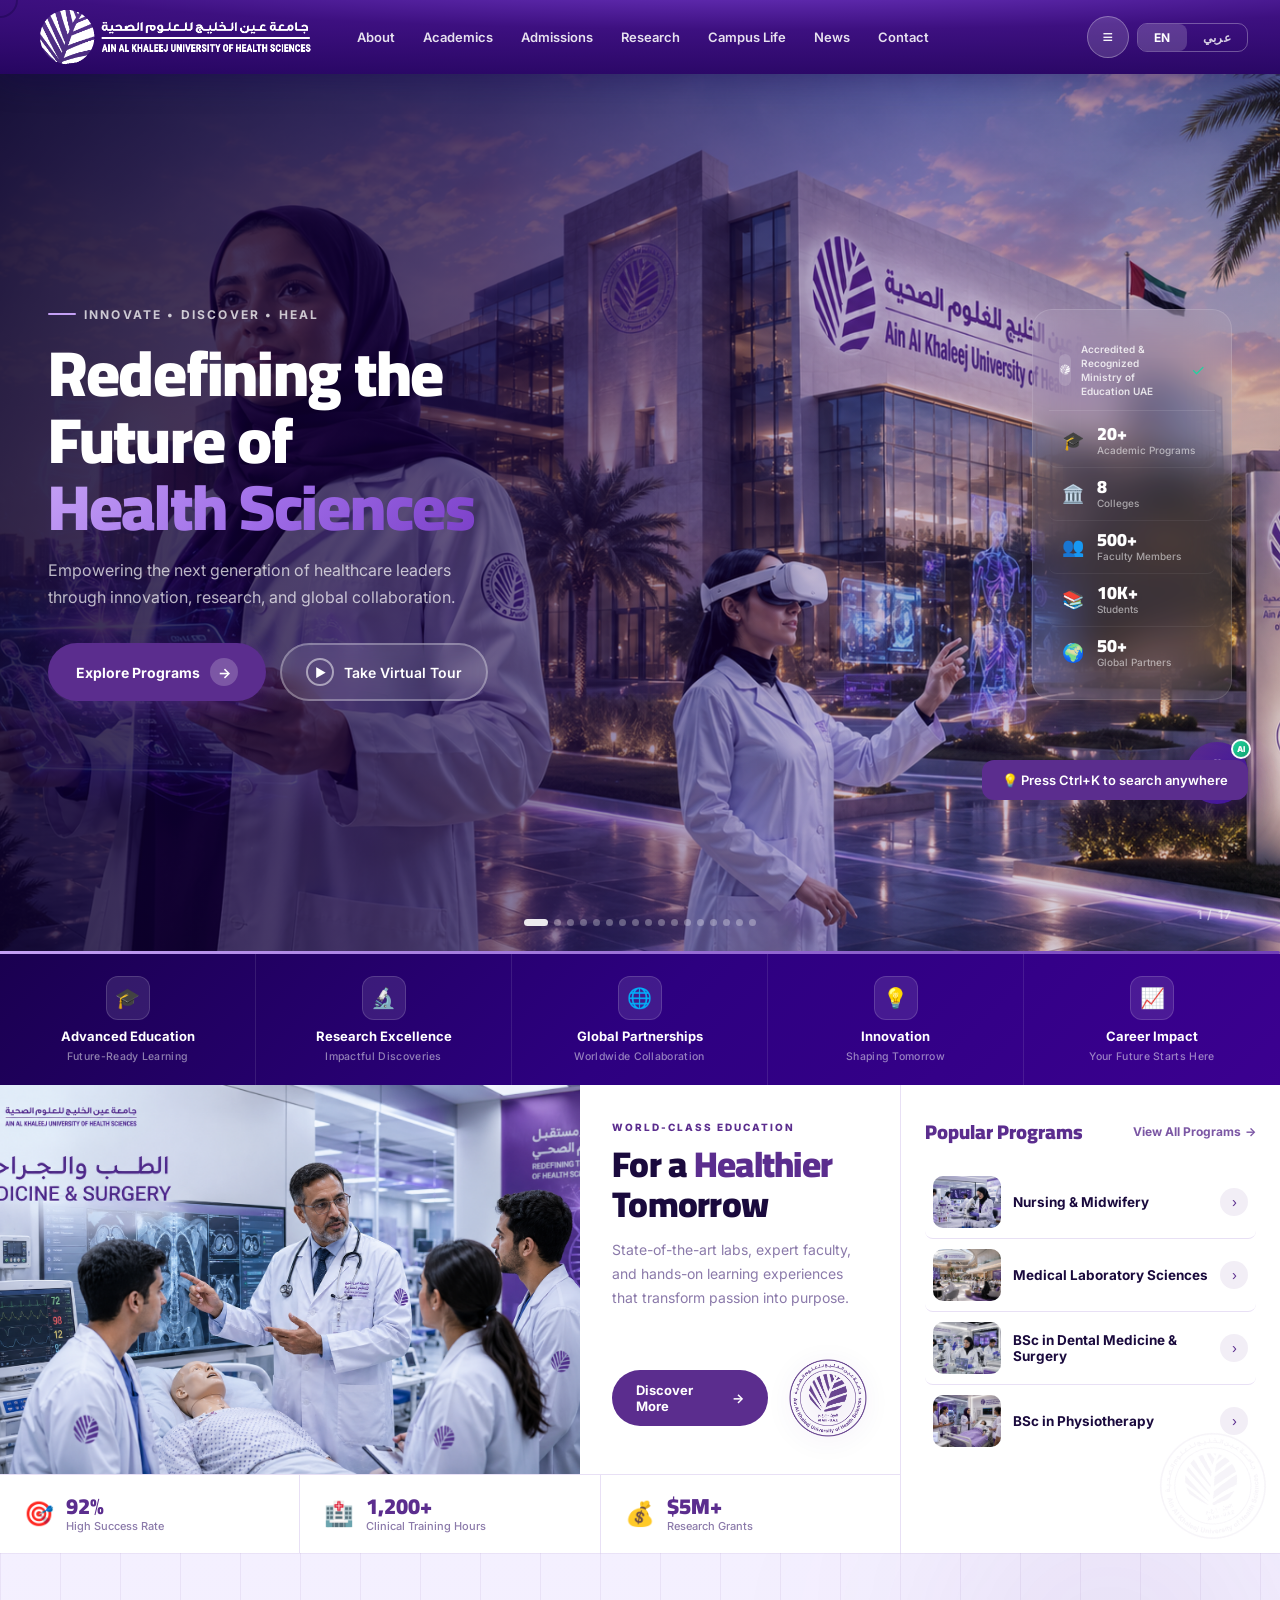
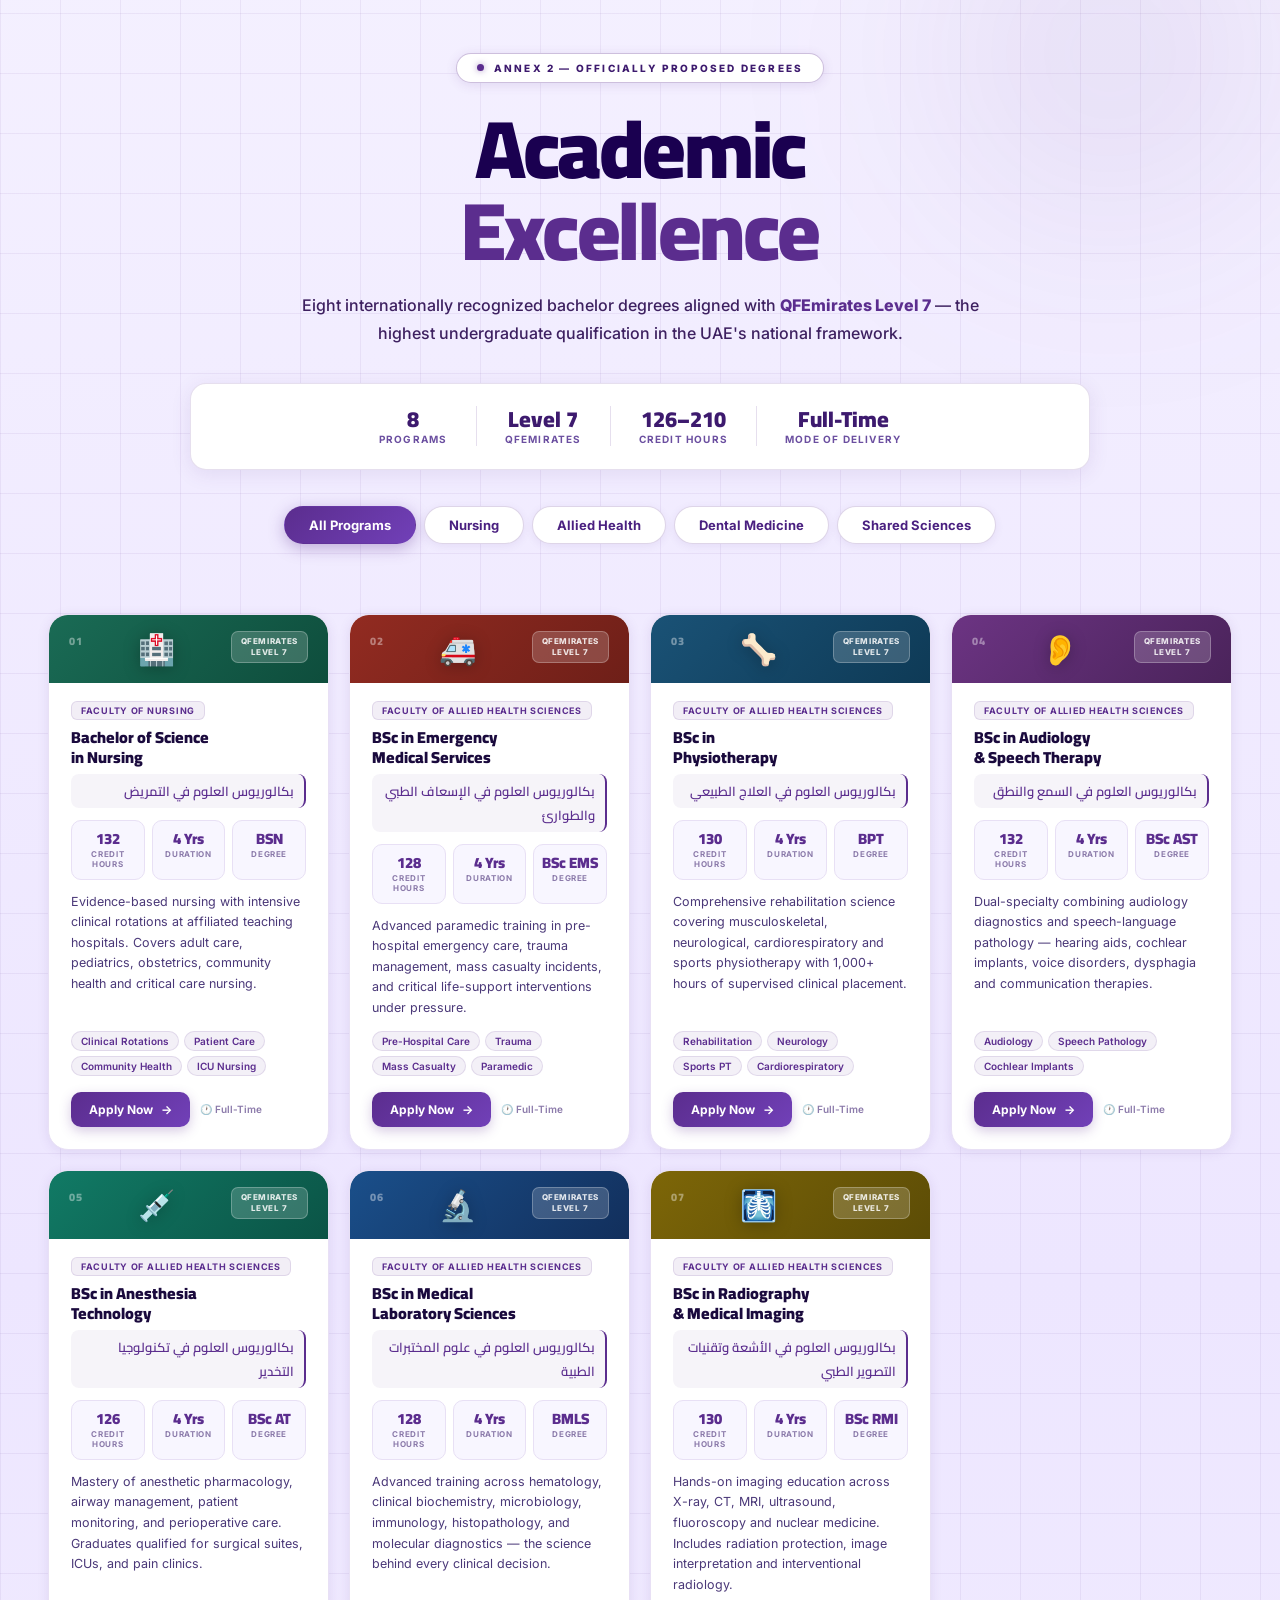
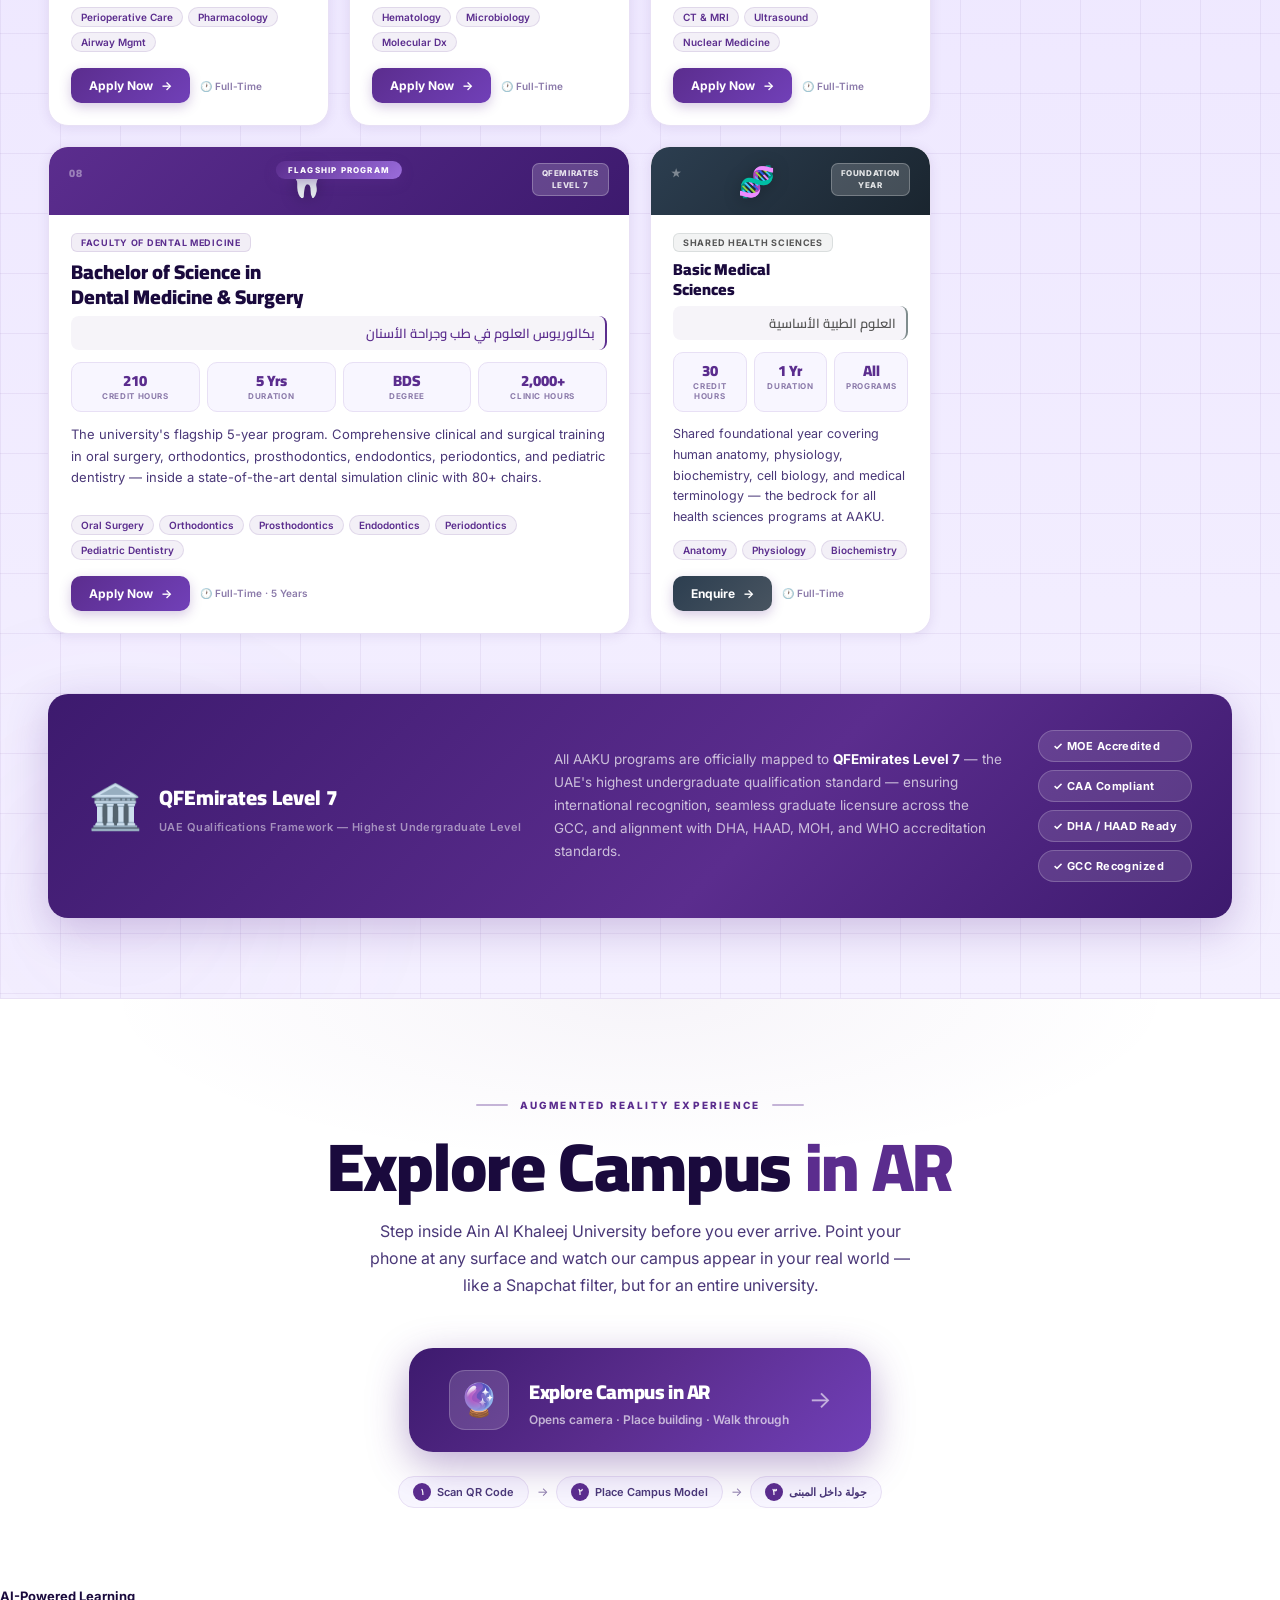
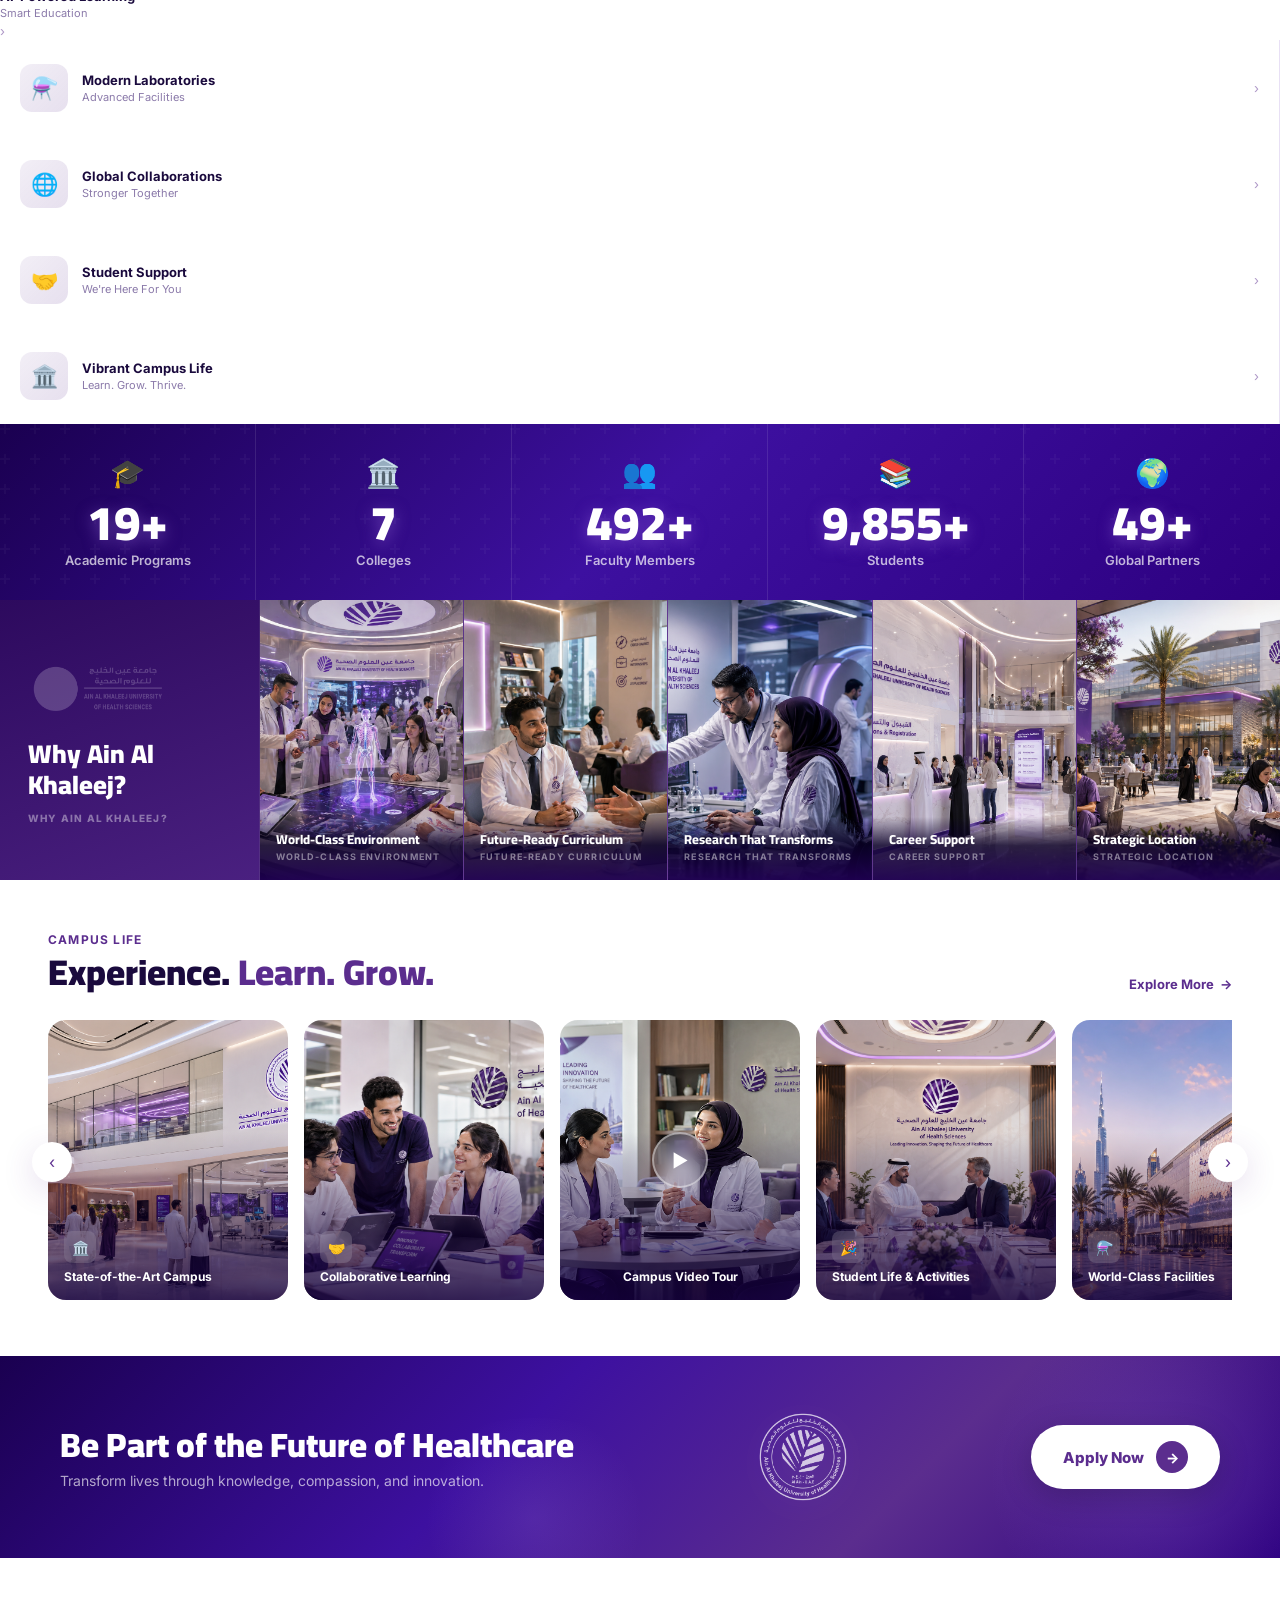
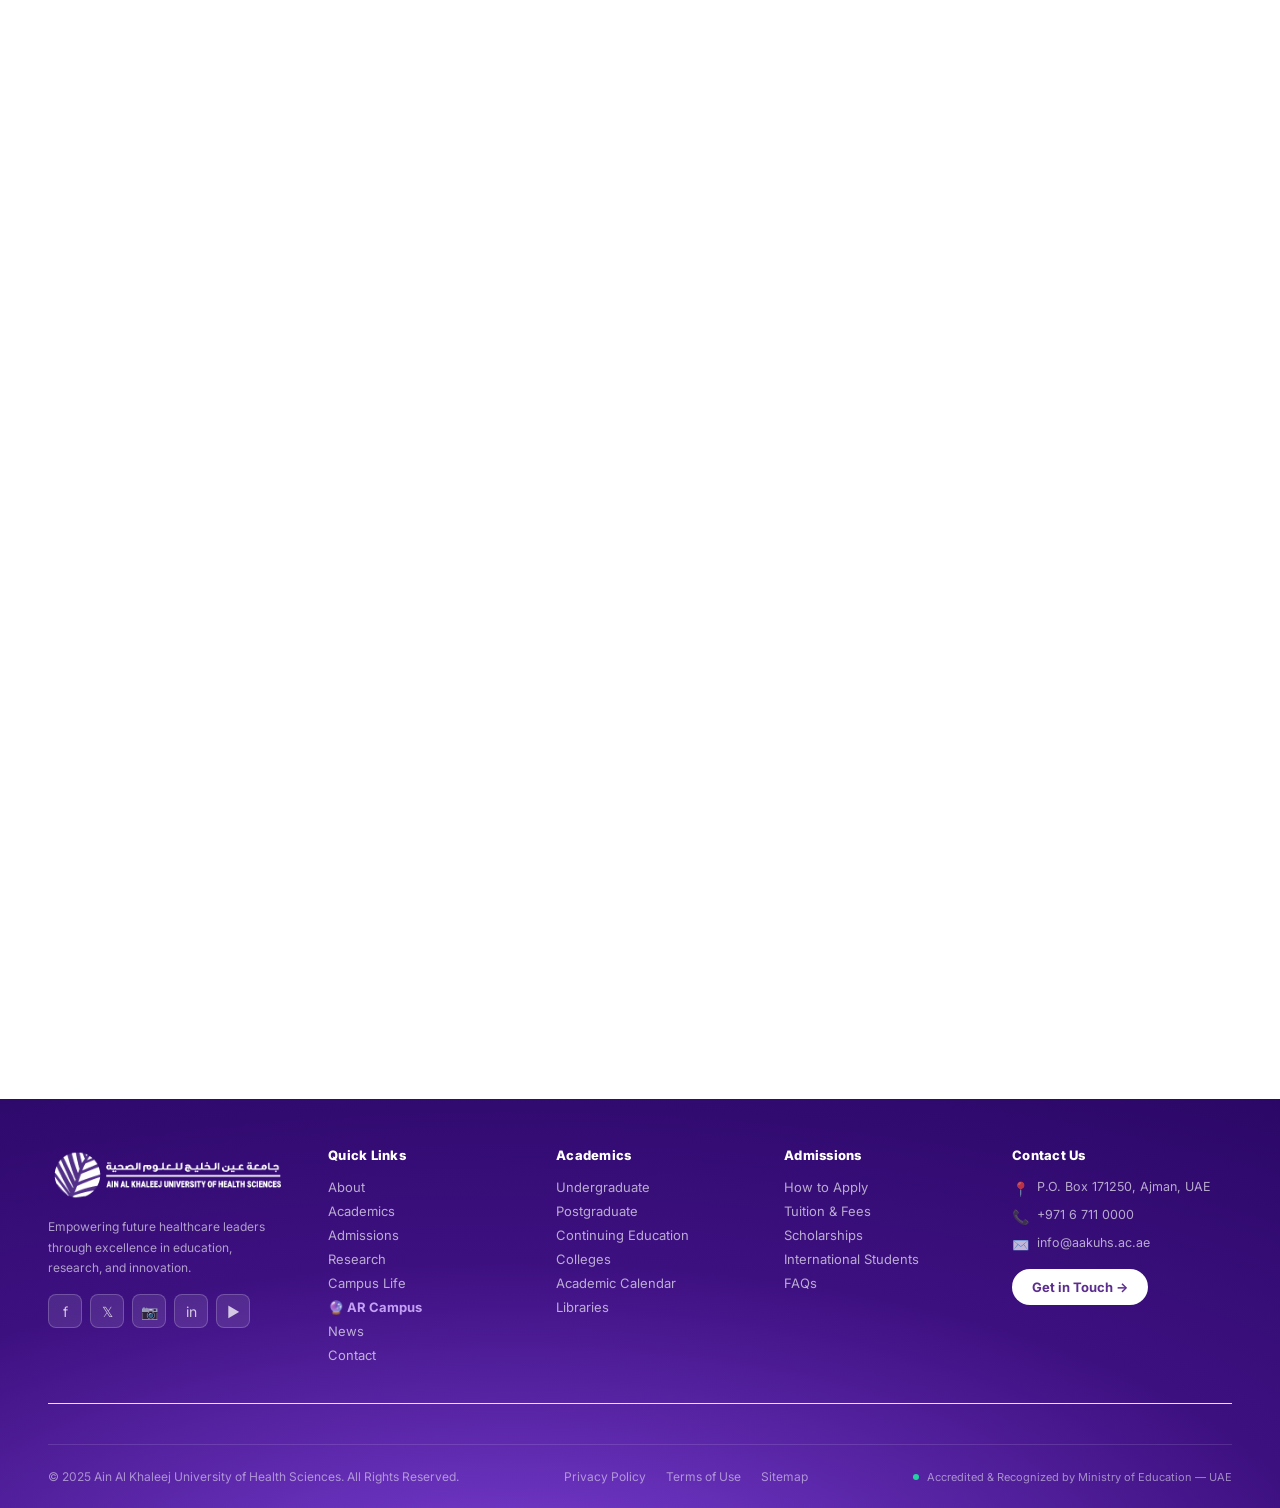
==== commit 5b5611e4: "Add files via upload" ====
--- a/index.html
+++ b/index.html
@@ -1,3777 +1,3650 @@
-<!DOCTYPE html>
-<html lang="en" dir="ltr">
-<head>
-<meta charset="UTF-8"/>
-<meta name="viewport" content="width=device-width,initial-scale=1.0"/>
-<title>Ain Al Khaleej University of Health Sciences</title>
-<meta name="description" content="Ain Al Khaleej University of Health Sciences — Redefining the Future of Health Sciences"/>
-<script type="module" src="https://ajax.googleapis.com/ajax/libs/model-viewer/3.4.0/model-viewer.min.js"></script>
-<script src="https://cdnjs.cloudflare.com/ajax/libs/qrcodejs/1.0.0/qrcode.min.js"></script>
-<link rel="preconnect" href="https://fonts.googleapis.com">
-<link rel="preconnect" href="https://fonts.gstatic.com" crossorigin>
-<link href="https://fonts.googleapis.com/css2?family=Cairo:wght@300;400;500;600;700;800;900&family=Inter:wght@300;400;500;600;700;800;900&display=swap" rel="stylesheet">
-<style>
-/* ═══════════════════════════════════════
-   RESET & ROOT
-═══════════════════════════════════════ */
-*,*::before,*::after{box-sizing:border-box;margin:0;padding:0}
-:root{
-  --purple:#5b2d8e;
-  --purple-dark:#3d1a6e;
-  --purple-mid:#7140b8;
-  --violet:#9b6ddc;
-  --violet-light:#c4a0f5;
-  --white:#ffffff;
-  --off-white:#f8f6ff;
-  --text-dark:#1a0a3d;
-  --text-mid:#4a3878;
-  --text-light:#8b7aaa;
-  --border:#e8e0f5;
-  --shadow-sm:0 2px 12px rgba(91,45,142,.10);
-  --shadow-md:0 8px 32px rgba(91,45,142,.16);
-  --shadow-lg:0 20px 60px rgba(91,45,142,.22);
-  --radius:16px;
-  --radius-lg:24px;
-  --radius-xl:32px;
-}
-html{scroll-behavior:smooth;font-size:16px}
-body{
-  font-family:'Inter',sans-serif;
-  color:var(--text-dark);
-  background:#ffffff;
-  overflow-x:hidden;
-  cursor:url('assets/img/logo-cursor-48.png') 24 24, auto;
-}
-img{display:block;max-width:100%}
-a{text-decoration:none;color:inherit}
-button{cursor:url('assets/img/logo-cursor-48.png') 24 24, pointer;font-family:inherit}
-*{cursor:inherit}
-a,button,[role=button],[tabindex]{cursor:url('assets/img/logo-cursor-48.png') 24 24, pointer}
-
-/* ═══════════════════════════════════════
-   LOADER
-═══════════════════════════════════════ */
-/* ═══ EPIC LOADER ═══ */
-#loader{
-  position:fixed;inset:0;z-index:9999;
-  background:radial-gradient(ellipse 120% 100% at 50% 0%,#3a0a8e 0%,#1a0050 40%,#0a001e 100%);
-  display:flex;flex-direction:column;align-items:center;justify-content:center;gap:0;
-  transition:opacity .9s cubic-bezier(.4,0,.2,1),visibility .9s;
-  overflow:hidden;
-}
-#loader::before{
-  content:'';position:absolute;inset:0;
-  background:url("data:image/svg+xml,%3Csvg width='60' height='60' xmlns='http://www.w3.org/2000/svg'%3E%3Cpath d='M30 0 L60 30 L30 60 L0 30Z' fill='none' stroke='rgba(155,109,220,.06)' stroke-width='1'/%3E%3C/svg%3E") repeat;
-  animation:bgDrift 20s linear infinite;
-}
-@keyframes bgDrift{from{transform:translate(0,0)}to{transform:translate(60px,60px)}}
-.loader-ring-outer{
-  position:absolute;width:320px;height:320px;border-radius:50%;
-  border:1px solid rgba(155,109,220,.15);
-  animation:ringRotate 8s linear infinite;
-}
-.loader-ring-outer::before{
-  content:'';position:absolute;top:-3px;left:50%;width:6px;height:6px;
-  background:#9b6ddc;border-radius:50%;transform:translateX(-50%);
-  box-shadow:0 0 12px 4px rgba(155,109,220,.6);
-}
-.loader-ring-inner{
-  position:absolute;width:220px;height:220px;border-radius:50%;
-  border:1px solid rgba(196,160,245,.1);
-  animation:ringRotate 5s linear infinite reverse;
-}
-@keyframes ringRotate{from{transform:rotate(0deg)}to{transform:rotate(360deg)}}
-.loader-logo-wrap{
-  position:relative;z-index:2;
-  display:flex;flex-direction:column;align-items:center;gap:32px;
-}
-#loader img.loader-logo{
-  width:520px;max-width:80vw;
-  filter:drop-shadow(0 0 40px rgba(155,109,220,.5)) drop-shadow(0 0 80px rgba(91,45,142,.3));
-  animation:logoReveal 1.2s cubic-bezier(.34,1.56,.64,1) both, logoPulseGlow 3s ease-in-out infinite 1.2s;
-}
-@keyframes logoReveal{
-  0%{transform:scale(.4) translateY(40px);opacity:0;filter:drop-shadow(0 0 0px rgba(155,109,220,0))}
-  60%{transform:scale(1.05) translateY(-8px);opacity:1}
-  100%{transform:scale(1) translateY(0);opacity:1;filter:drop-shadow(0 0 40px rgba(155,109,220,.5))}
-}
-@keyframes logoPulseGlow{
-  0%,100%{filter:drop-shadow(0 0 30px rgba(155,109,220,.4)) drop-shadow(0 0 60px rgba(91,45,142,.2))}
-  50%{filter:drop-shadow(0 0 60px rgba(155,109,220,.8)) drop-shadow(0 0 100px rgba(91,45,142,.5))}
-}
-.loader-wordmark{
-  font-family:'Cairo',sans-serif;font-size:13px;font-weight:700;letter-spacing:.35em;
-  text-transform:uppercase;color:rgba(255,255,255,.45);
-  animation:fadeInUp 1s ease .6s both;
-  text-align:center;
-}
-@keyframes fadeInUp{from{opacity:0;transform:translateY(12px)}to{opacity:1;transform:none}}
-.loader-bar-wrap{
-  width:280px;height:2px;background:rgba(255,255,255,.08);
-  border-radius:99px;overflow:hidden;margin-top:8px;
-  animation:fadeInUp 1s ease .8s both;
-}
-.loader-bar-fill{
-  height:100%;width:0%;
-  background:linear-gradient(90deg,#7140b8,#c4a0f5,#fff,#9b6ddc);
-  border-radius:99px;transition:width .3s ease;
-  box-shadow:0 0 8px rgba(196,160,245,.6);
-}
-.loader-label{
-  color:rgba(255,255,255,.35);font-size:10px;font-weight:700;
-  letter-spacing:.25em;text-transform:uppercase;margin-top:10px;
-  animation:fadeInUp 1s ease 1s both;
-}
-#loader.hidden{opacity:0;visibility:hidden;pointer-events:none}
-
-/* ═══════════════════════════════════════
-   CUSTOM CURSOR RING
-═══════════════════════════════════════ */
-.cursor-ring{
-  position:fixed;width:36px;height:36px;border-radius:50%;
-  border:2px solid rgba(91,45,142,.4);
-  pointer-events:none;z-index:99998;
-  transform:translate(-50%,-50%);
-  transition:width .2s,height .2s,border-color .2s,transform .08s;
-  mix-blend-mode:multiply;
-}
-.cursor-ring.hovered{width:54px;height:54px;border-color:rgba(91,45,142,.7)}
-
-/* ═══════════════════════════════════════
-   SCROLL REVEAL
-═══════════════════════════════════════ */
-.reveal{opacity:0;transform:translateY(40px);transition:opacity .75s ease,transform .75s ease}
-.reveal.visible{opacity:1;transform:none}
-.reveal-left{opacity:0;transform:translateX(-40px);transition:opacity .75s ease,transform .75s ease}
-.reveal-left.visible{opacity:1;transform:none}
-.reveal-right{opacity:0;transform:translateX(40px);transition:opacity .75s ease,transform .75s ease}
-.reveal-right.visible{opacity:1;transform:none}
-
-/* ═══════════════════════════════════════
-   FLOATING PARTICLES
-═══════════════════════════════════════ */
-#particles{position:fixed;inset:0;pointer-events:none;z-index:0;overflow:hidden}
-.particle{
-  position:absolute;border-radius:50%;
-  background:radial-gradient(circle,rgba(155,109,220,.6),transparent);
-  animation:floatUp linear infinite;
-  pointer-events:none;
-}
-@keyframes floatUp{
-  0%{transform:translateY(100vh) scale(0);opacity:0}
-  10%{opacity:1}
-  90%{opacity:.4}
-  100%{transform:translateY(-20vh) scale(1.2);opacity:0}
-}
-
-/* ═══════════════════════════════════════
-   NAV — EXACT MATCH
-═══════════════════════════════════════ */
-.nav{
-  position:sticky;top:0;z-index:1000;
-  background:radial-gradient(ellipse 160% 200% at 60% -40%, #7b3fd4 0%, #3d1080 40%, #1a0050 100%);
-  border-bottom:none;
-  box-shadow:0 4px 32px rgba(20,0,80,.35);
-  padding:0 32px;
-  display:flex;align-items:center;
-  height:74px;
-  transition:box-shadow .3s;
-  gap:0;
-}
-.nav.scrolled{box-shadow:0 6px 40px rgba(20,0,80,.45)}
-.nav-logo{display:flex;align-items:center;flex-shrink:0}
-.nav-logo img{height:60px;width:auto;object-fit:contain;transition:transform .3s}
-.nav-logo:hover img{transform:scale(1.03)}
-.nav-links{display:flex;align-items:center;gap:0;flex:1;padding-left:24px}
-.nav-links a{
-  padding:8px 14px;border-radius:8px;
-  font-size:13px;font-weight:600;color:rgba(255,255,255,0.88);
-  transition:all .25s;position:relative;white-space:nowrap;
-}
-.nav-links a::after{
-  content:'';position:absolute;bottom:6px;left:50%;right:50%;
-  height:2px;background:rgba(255,255,255,0.7);border-radius:99px;
-  transition:left .3s,right .3s;
-}
-.nav-links a:hover{color:#fff;background:rgba(255,255,255,.08)}
-.nav-links a:hover::after{left:14px;right:14px}
-.nav-right{display:flex;align-items:center;gap:8px;flex-shrink:0;margin-left:auto}
-.lang-wrap{display:flex;border-radius:10px;overflow:hidden;border:1.5px solid rgba(255,255,255,.3)}
-.lang-btn{
-  padding:6px 16px;font-size:12px;font-weight:700;
-  background:transparent;border:none;color:rgba(255,255,255,.8);
-  transition:all .25s;letter-spacing:.03em;
-}
-.lang-btn.active{background:rgba(255,255,255,.18);color:#fff;border-radius:8px}
-.nav-menu-toggle{
-  display:none;width:40px;height:40px;border-radius:8px;
-  background:var(--purple);border:none;color:#fff;
-  font-size:18px;align-items:center;justify-content:center;
-  margin-left:8px;
-}
-.nav-cta-btn{
-  background:rgba(255,255,255,.15);color:#fff;
-  border:1.5px solid rgba(255,255,255,.3);border-radius:50%;
-  display:flex;align-items:center;justify-content:center;
-  width:42px;height:42px;
-  transition:all .25s;font-size:18px;
-}
-.nav-cta-btn:hover{background:rgba(255,255,255,.25);transform:scale(1.06)}
-
-/* ═══════════════════════════════════════
-   HERO — EXACT MATCH
-═══════════════════════════════════════ */
-.hero{
-  position:relative;min-height:880px;
-  background:linear-gradient(135deg,#0d0025 0%,#1a0050 30%,#2d0080 60%,#3d10a0 80%,#5b1db0 100%);
-  overflow:hidden;display:flex;align-items:stretch;
-}
-.hero-bg-img{
-  position:absolute;inset:0;width:100%;height:100%;
-  object-fit:cover;object-position:center top;
-  opacity:0;transition:opacity 1.4s ease,transform 10s ease;transform:scale(1.08);
-}
-.hero-bg-img.active{opacity:1;transform:scale(1)}
-.hero-overlay{
-  position:absolute;inset:0;
-  background:linear-gradient(100deg,rgba(10,0,40,.88) 0%,rgba(20,0,60,.68) 35%,rgba(40,0,100,.25) 65%,rgba(0,0,0,.12) 100%);
-  z-index:1;
-}
-/* Slide progress bar */
-.hero-progress{position:absolute;bottom:0;left:0;height:3px;z-index:4;background:linear-gradient(90deg,#c4a0f5,#7140b8);width:0%;border-radius:0 3px 3px 0;}
-/* Slide counter */
-.hero-slide-counter{position:absolute;bottom:32px;right:48px;z-index:3;font-size:12px;font-weight:700;color:rgba(255,255,255,.5);letter-spacing:.1em;}
-.hero-inner{
-  position:relative;z-index:2;
-  width:100%;max-width:1400px;margin:0 auto;
-  padding:90px 48px 110px;
-  display:flex;align-items:center;justify-content:space-between;gap:24px;
-}
-/* LEFT content */
-.hero-left{flex:1;max-width:560px}
-.hero-eyebrow{
-  color:rgba(255,255,255,.75);font-size:12px;font-weight:700;
-  letter-spacing:.18em;text-transform:uppercase;margin-bottom:18px;
-  display:flex;align-items:center;gap:8px;
-}
-.hero-eyebrow::before{content:'';width:28px;height:2px;background:var(--violet-light);border-radius:99px}
-.hero-h1{
-  font-family:'Cairo',sans-serif;
-  font-size:clamp(38px,5vw,68px);line-height:1.05;
-  font-weight:900;color:#fff;margin-bottom:16px;
-  letter-spacing:-.02em;
-}
-.hero-h1 .highlight{
-  background:linear-gradient(135deg,#c4a0f5,#a06ee8,#7b3fc8);
-  -webkit-background-clip:text;-webkit-text-fill-color:transparent;background-clip:text;
-  display:inline-block;
-}
-.hero-sub{
-  color:rgba(255,255,255,.7);font-size:16px;line-height:1.7;
-  margin-bottom:32px;font-weight:400;max-width:460px;
-}
-.hero-btns{display:flex;gap:14px;flex-wrap:wrap}
-.btn-primary{
-  display:inline-flex;align-items:center;gap:10px;
-  background:var(--purple);color:#fff;
-  border:none;border-radius:50px;
-  padding:14px 28px;font-size:14px;font-weight:700;
-  box-shadow:0 8px 24px rgba(91,45,142,.5);
-  transition:all .3s;position:relative;overflow:hidden;
-  white-space:nowrap;
-}
-.btn-primary::before{
-  content:'';position:absolute;inset:0;
-  background:linear-gradient(135deg,rgba(255,255,255,.15),transparent);
-  opacity:0;transition:opacity .3s;
-}
-.btn-primary:hover{transform:translateY(-3px);box-shadow:0 14px 36px rgba(91,45,142,.6)}
-.btn-primary:hover::before{opacity:1}
-.btn-primary .btn-arrow{
-  width:28px;height:28px;border-radius:50%;
-  background:rgba(255,255,255,.2);
-  display:flex;align-items:center;justify-content:center;font-size:14px;
-  transition:transform .25s;
-}
-.btn-primary:hover .btn-arrow{transform:translateX(3px)}
-.btn-outline{
-  display:inline-flex;align-items:center;gap:10px;
-  background:rgba(255,255,255,.1);color:#fff;
-  border:2px solid rgba(255,255,255,.3);border-radius:50px;
-  padding:13px 24px;font-size:14px;font-weight:600;
-  transition:all .3s;backdrop-filter:blur(8px);white-space:nowrap;
-}
-.btn-outline:hover{background:rgba(255,255,255,.18);border-color:rgba(255,255,255,.6);transform:translateY(-2px)}
-.btn-outline .play-icon{
-  width:28px;height:28px;border-radius:50%;
-  border:2px solid rgba(255,255,255,.5);
-  display:flex;align-items:center;justify-content:center;font-size:12px;
-}
-
-/* RIGHT stats panel */
-.hero-right{
-  flex-shrink:0;width:200px;
-  background:rgba(255,255,255,.08);
-  border:1px solid rgba(255,255,255,.12);
-  backdrop-filter:blur(20px);border-radius:20px;
-  padding:20px 16px;display:flex;flex-direction:column;gap:0;
-}
-.hero-stat-top{
-  display:flex;align-items:center;gap:10px;
-  padding:12px 10px;border-bottom:1px solid rgba(255,255,255,.1);
-  margin-bottom:4px;
-}
-.hero-stat-top-logo{
-  width:32px;height:32px;border-radius:8px;
-  background:rgba(255,255,255,.15);
-  display:flex;align-items:center;justify-content:center;
-  overflow:hidden;
-}
-.hero-stat-top-logo img{width:24px;height:24px;object-fit:contain;filter:brightness(0) invert(1)}
-.hero-stat-top-text{font-size:10px;color:rgba(255,255,255,.8);line-height:1.4;font-weight:600}
-.hero-stat-top-check{color:#22d3a0;font-size:16px;margin-left:auto}
-.hero-stat-item{
-  display:flex;align-items:center;gap:10px;
-  padding:10px 10px;border-bottom:1px solid rgba(255,255,255,.06);
-  transition:background .25s;border-radius:8px;
-}
-.hero-stat-item:hover{background:rgba(255,255,255,.07)}
-.hero-stat-item:last-child{border-bottom:none}
-.hero-stat-icon{font-size:18px;width:28px;text-align:center;flex-shrink:0}
-.hero-stat-info{}
-.hero-stat-num{
-  font-family:'Cairo',sans-serif;font-weight:900;
-  font-size:18px;color:#fff;line-height:1;
-}
-.hero-stat-label{font-size:10px;color:rgba(255,255,255,.55);font-weight:500;line-height:1.3;margin-top:1px}
-
-/* Slideshow dots */
-.hero-dots{
-  position:absolute;bottom:28px;left:50%;transform:translateX(-50%);
-  z-index:3;display:flex;gap:6px;align-items:center;
-  max-width:280px;flex-wrap:wrap;justify-content:center;
-}
-.hero-dot{
-  width:7px;height:7px;border-radius:99px;
-  background:rgba(255,255,255,.3);border:none;
-  transition:width .35s,background .35s;flex-shrink:0;
-}
-.hero-dot.active{width:24px;background:rgba(255,255,255,.9)}
-
-/* ═══════════════════════════════════════
-   CHAIRMAN'S WORD — IMAGE ONLY
-═══════════════════════════════════════ */
-.chairman-section{
-  width:100%;
-  position:relative;
-  overflow:hidden;
-  background:#0a001e;
-  line-height:0;
-}
-.ch-full-img{
-  width:100%;
-  height:auto;
-  display:block;
-  object-fit:cover;
-  object-position:center top;
-  max-height:90vh;
-}
-
-/* ═══════════════════════════════════════
-   PILLARS BAR — EXACT MATCH
-═══════════════════════════════════════ */
-.pillars-bar{
-  background:linear-gradient(135deg,#1a0050,#2d0080,#3b0090);
-  padding:0;display:grid;grid-template-columns:repeat(5,1fr);
-  position:relative;z-index:2;
-}
-.pillar-item{
-  padding:22px 16px;text-align:center;
-  border-right:1px solid rgba(255,255,255,.1);
-  display:flex;flex-direction:column;align-items:center;gap:6px;
-  transition:background .3s;position:relative;overflow:hidden;
-}
-.pillar-item:last-child{border-right:none}
-.pillar-item::before{
-  content:'';position:absolute;inset:0;
-  background:rgba(255,255,255,.05);
-  transform:scaleY(0);transform-origin:bottom;transition:transform .35s;
-}
-.pillar-item:hover::before{transform:scaleY(1)}
-.pillar-item:hover{background:rgba(255,255,255,.06)}
-.pillar-icon-wrap{
-  width:44px;height:44px;border-radius:12px;
-  background:rgba(255,255,255,.1);border:1px solid rgba(255,255,255,.15);
-  display:flex;align-items:center;justify-content:center;
-  font-size:20px;transition:transform .3s,background .3s;
-}
-.pillar-item:hover .pillar-icon-wrap{transform:scale(1.12);background:rgba(255,255,255,.18)}
-.pillar-title{color:#fff;font-weight:700;font-size:13px;margin-top:2px}
-.pillar-sub{color:rgba(255,255,255,.5);font-size:10.5px;font-weight:500;letter-spacing:.03em}
-
-/* ═══════════════════════════════════════
-   ABOUT / WORLD-CLASS + PROGRAMS — EXACT
-═══════════════════════════════════════ */
-.about-programs{
-  display:grid;grid-template-columns:1fr 380px;
-  gap:0;background:#fff;
-  border-radius:0;overflow:hidden;
-  box-shadow:inset 0 1px 0 var(--border);
-}
-/* Left: about */
-.about-left{
-  display:grid;grid-template-rows:1fr auto;
-  background:#fff;
-}
-.about-top{display:flex;gap:0}
-.about-image-wrap{flex:1;position:relative;overflow:hidden;min-height:380px}
-.about-image-wrap img{width:100%;height:100%;object-fit:cover;transition:transform .6s ease}
-.about-image-wrap:hover img{transform:scale(1.04)}
-.about-text-wrap{
-  flex:0 0 320px;padding:36px 32px;
-  display:flex;flex-direction:column;justify-content:center;
-  background:#fff;
-}
-.section-eyebrow{
-  font-size:10px;font-weight:800;letter-spacing:.2em;text-transform:uppercase;
-  color:var(--purple);margin-bottom:12px;
-}
-.about-h2{
-  font-family:'Cairo',sans-serif;font-size:36px;font-weight:900;
-  color:var(--text-dark);line-height:1.1;margin-bottom:14px;
-  letter-spacing:-.02em;
-}
-.about-h2 em{color:var(--purple);font-style:normal}
-.about-desc{color:var(--text-light);font-size:14px;line-height:1.7;margin-bottom:24px}
-.btn-discover{
-  display:inline-flex;align-items:center;gap:10px;
-  background:var(--purple);color:#fff;border:none;border-radius:50px;
-  padding:12px 24px;font-size:13px;font-weight:700;
-  transition:all .3s;width:fit-content;
-}
-.btn-discover:hover{background:var(--purple-dark);transform:translateY(-2px);box-shadow:var(--shadow-md)}
-.about-stats-bar{
-  display:flex;border-top:1px solid var(--border);
-}
-.about-stat{
-  flex:1;padding:20px 24px;display:flex;align-items:center;gap:12px;
-  border-right:1px solid var(--border);
-  transition:background .25s;
-}
-.about-stat:last-child{border-right:none}
-.about-stat:hover{background:var(--off-white)}
-.about-stat-icon{font-size:24px}
-.about-stat-val{font-family:'Cairo',sans-serif;font-size:22px;font-weight:900;color:var(--purple);line-height:1}
-.about-stat-lbl{font-size:11px;color:var(--text-light);font-weight:500;margin-top:2px}
-
-/* Right: programs panel */
-.programs-panel{
-  background:#fff;
-  border-left:1px solid var(--border);
-  padding:28px 24px;
-  display:flex;flex-direction:column;
-}
-.programs-header{
-  display:flex;align-items:center;justify-content:space-between;
-  margin-bottom:16px;
-}
-.programs-title{font-family:'Cairo',sans-serif;font-size:20px;font-weight:900;color:var(--purple)}
-.programs-view-all{
-  font-size:12px;font-weight:700;color:var(--purple);
-  display:flex;align-items:center;gap:4px;opacity:.8;
-  transition:opacity .25s;
-}
-.programs-view-all:hover{opacity:1}
-.program-row{
-  display:flex;align-items:center;gap:12px;
-  padding:12px 0;border-bottom:1px solid var(--border);
-  transition:all .25s;border-radius:8px;padding:10px 8px;
-  position:relative;overflow:hidden;
-}
-.program-row::before{
-  content:'';position:absolute;inset:0;
-  background:var(--off-white);opacity:0;transition:opacity .25s;border-radius:8px;
-}
-.program-row:hover::before{opacity:1}
-.program-row:last-child{border-bottom:none}
-.program-thumb{
-  width:68px;height:52px;border-radius:10px;object-fit:cover;
-  flex-shrink:0;position:relative;z-index:1;transition:transform .3s;
-}
-.program-row:hover .program-thumb{transform:scale(1.06)}
-.program-name{flex:1;font-weight:700;font-size:13.5px;color:var(--text-dark);position:relative;z-index:1}
-.program-arrow{
-  width:28px;height:28px;border-radius:50%;
-  background:rgba(91,45,142,.08);
-  display:flex;align-items:center;justify-content:center;
-  color:var(--purple);font-size:13px;flex-shrink:0;
-  position:relative;z-index:1;transition:all .25s;
-}
-.program-row:hover .program-arrow{background:var(--purple);color:#fff;transform:translateX(2px)}
-
-/* ═══════════════════════════════════════
-   FEATURES BAR — EXACT 5-COL
-═══════════════════════════════════════ */
-.features-bar{
-  background:#fff;border-top:1px solid var(--border);
-  border-bottom:1px solid var(--border);
-  display:grid;grid-template-columns:repeat(5,1fr);
-}
-.feature-item{
-  padding:24px 20px;border-right:1px solid var(--border);
-  display:flex;align-items:center;gap:14px;
-  transition:background .25s;position:relative;overflow:hidden;
-}
-.feature-item:last-child{border-right:none}
-.feature-item::after{
-  content:'';position:absolute;bottom:0;left:0;right:0;height:2px;
-  background:linear-gradient(90deg,var(--purple),var(--violet));
-  transform:scaleX(0);transform-origin:left;transition:transform .35s;
-}
-.feature-item:hover{background:var(--off-white)}
-.feature-item:hover::after{transform:scaleX(1)}
-.feature-icon-wrap{
-  width:48px;height:48px;border-radius:12px;flex-shrink:0;
-  background:linear-gradient(135deg,rgba(91,45,142,.08),rgba(91,45,142,.15));
-  display:flex;align-items:center;justify-content:center;font-size:22px;
-  transition:transform .3s;
-}
-.feature-item:hover .feature-icon-wrap{transform:scale(1.1) rotate(-4deg)}
-.feature-text{}
-.feature-name{font-weight:700;font-size:13px;color:var(--text-dark)}
-.feature-sub{font-size:11px;color:var(--text-light);margin-top:2px}
-.feature-arrow{margin-left:auto;color:var(--purple);font-size:13px;opacity:.5;transition:all .25s;flex-shrink:0}
-.feature-item:hover .feature-arrow{opacity:1;transform:translateX(3px)}
-
-/* ═══════════════════════════════════════
-   CAMPUS LIFE SECTION — EXACT
-═══════════════════════════════════════ */
-.campus-section{padding:52px 48px;background:#fff}
-.section-header{
-  display:flex;align-items:flex-end;justify-content:space-between;
-  margin-bottom:28px;
-}
-.section-label{font-size:12px;font-weight:700;color:var(--purple);letter-spacing:.1em;text-transform:uppercase;margin-bottom:6px}
-.section-title{font-family:'Cairo',sans-serif;font-size:36px;font-weight:900;color:var(--text-dark);line-height:1.1}
-.section-title em{font-style:normal;color:var(--purple)}
-.explore-link{
-  display:flex;align-items:center;gap:6px;font-size:13px;font-weight:700;color:var(--purple);
-  white-space:nowrap;transition:gap .25s;
-}
-.explore-link:hover{gap:10px}
-
-/* Campus slider */
-.campus-slider-wrap{position:relative;overflow:hidden;border-radius:20px}
-.campus-slider{
-  display:flex;gap:16px;overflow-x:auto;scroll-snap-type:x mandatory;
-  scrollbar-width:none;padding-bottom:4px;
-  -webkit-overflow-scrolling:touch;
-}
-.campus-slider::-webkit-scrollbar{display:none}
-.campus-card{
-  flex-shrink:0;width:240px;height:280px;border-radius:18px;
-  position:relative;overflow:hidden;scroll-snap-align:start;
-  transition:transform .35s;
-}
-.campus-card:hover{transform:translateY(-6px)}
-.campus-card img{
-  width:100%;height:100%;object-fit:cover;
-  transition:transform .5s;
-}
-.campus-card:hover img{transform:scale(1.08)}
-.campus-card-overlay{
-  position:absolute;inset:0;
-  background:linear-gradient(180deg,transparent 40%,rgba(20,0,60,.85) 100%);
-}
-.campus-card-content{
-  position:absolute;bottom:0;left:0;right:0;padding:16px;
-}
-.campus-card-icon{
-  width:32px;height:32px;border-radius:8px;
-  background:rgba(255,255,255,.15);backdrop-filter:blur(8px);
-  display:flex;align-items:center;justify-content:center;font-size:14px;
-  margin-bottom:6px;
-}
-.campus-card-label{color:#fff;font-size:12px;font-weight:700}
-/* Center play card */
-.campus-card.play-card{background:linear-gradient(135deg,#1a0050,#3d10a0)}
-.play-btn-wrap{
-  position:absolute;inset:0;display:flex;align-items:center;justify-content:center;
-}
-.play-btn{
-  width:56px;height:56px;border-radius:50%;
-  background:rgba(255,255,255,.15);border:2px solid rgba(255,255,255,.4);
-  backdrop-filter:blur(8px);display:flex;align-items:center;justify-content:center;
-  font-size:18px;color:#fff;transition:all .3s;
-}
-.play-btn:hover{background:rgba(255,255,255,.28);transform:scale(1.1)}
-.slider-nav{
-  position:absolute;top:50%;transform:translateY(-50%);
-  width:40px;height:40px;border-radius:50%;
-  background:#fff;border:none;
-  box-shadow:var(--shadow-md);
-  display:flex;align-items:center;justify-content:center;
-  font-size:16px;color:var(--purple);z-index:2;transition:all .25s;
-}
-.slider-nav:hover{background:var(--purple);color:#fff;transform:translateY(-50%) scale(1.08)}
-.slider-nav.prev{left:-16px}
-.slider-nav.next{right:-16px}
-
-/* ═══════════════════════════════════════
-   CTA BANNER — EXACT
-═══════════════════════════════════════ */
-.cta-banner{
-  background:linear-gradient(135deg,#1a0050 0%,#3d10a0 40%,#5b2d8e 70%,#2d0080 100%);
-  padding:56px 60px;display:flex;align-items:center;justify-content:space-between;
-  position:relative;overflow:hidden;gap:32px;
-}
-.cta-banner::before{
-  content:'';position:absolute;right:-80px;top:-80px;
-  width:400px;height:400px;border-radius:50%;
-  background:radial-gradient(circle,rgba(155,109,220,.25),transparent 60%);
-  animation:ctaOrb 6s ease-in-out infinite;
-}
-.cta-banner::after{
-  content:'';position:absolute;left:30%;bottom:-60px;
-  width:300px;height:200px;border-radius:50%;
-  background:radial-gradient(circle,rgba(196,160,245,.12),transparent 60%);
-}
-@keyframes ctaOrb{0%,100%{transform:scale(1) translate(0,0)}50%{transform:scale(1.15) translate(-20px,-10px)}}
-.cta-left{position:relative;z-index:1}
-.cta-h2{
-  font-family:'Cairo',sans-serif;font-size:34px;font-weight:900;
-  color:#fff;line-height:1.15;margin-bottom:8px;
-}
-.cta-sub{color:rgba(255,255,255,.65);font-size:14px;font-weight:400}
-.btn-cta{
-  position:relative;z-index:1;
-  display:inline-flex;align-items:center;gap:12px;
-  background:#fff;color:var(--purple);
-  border:none;border-radius:50px;
-  padding:16px 32px;font-size:15px;font-weight:800;
-  box-shadow:0 8px 32px rgba(0,0,0,.2);
-  transition:all .3s;white-space:nowrap;flex-shrink:0;
-}
-.btn-cta:hover{transform:translateY(-3px);box-shadow:0 16px 48px rgba(0,0,0,.3)}
-.btn-cta .btn-arrow{
-  width:32px;height:32px;border-radius:50%;
-  background:var(--purple);color:#fff;
-  display:flex;align-items:center;justify-content:center;
-  font-size:14px;transition:transform .25s;
-}
-.btn-cta:hover .btn-arrow{transform:translateX(4px)}
-
-/* ═══════════════════════════════════════
-   NEWS & EVENTS — EXACT
-═══════════════════════════════════════ */
-.news-section{padding:52px 48px;background:#fff}
-.news-grid{display:grid;grid-template-columns:repeat(4,1fr);gap:20px;margin-top:28px}
-.news-card{
-  border-radius:18px;overflow:hidden;background:#fff;
-  border:1px solid var(--border);
-  box-shadow:var(--shadow-sm);transition:all .35s;
-}
-.news-card:hover{transform:translateY(-8px);box-shadow:var(--shadow-lg)}
-.news-img-wrap{position:relative;height:180px;overflow:hidden}
-.news-img-wrap img{width:100%;height:100%;object-fit:cover;transition:transform .5s}
-.news-card:hover .news-img-wrap img{transform:scale(1.08)}
-.news-date-badge{
-  position:absolute;top:12px;left:12px;
-  background:linear-gradient(135deg,#3d10a0,#6b35c4);
-  color:#fff;border-radius:10px;padding:8px 12px;text-align:center;
-  line-height:1;font-weight:900;min-width:52px;
-}
-.news-date-day{font-size:20px;display:block;font-family:'Cairo',sans-serif}
-.news-date-month{font-size:9px;letter-spacing:.12em;text-transform:uppercase;opacity:.85;display:block;margin-top:2px}
-.news-type-badge{
-  position:absolute;top:12px;right:12px;
-  background:rgba(0,0,0,.45);backdrop-filter:blur(8px);
-  color:#fff;font-size:9px;font-weight:800;letter-spacing:.15em;
-  text-transform:uppercase;border-radius:6px;padding:4px 8px;
-}
-.news-body{padding:16px}
-.news-card-title{font-weight:700;font-size:14px;color:var(--text-dark);line-height:1.5;margin-bottom:12px}
-.news-learn{
-  display:flex;align-items:center;gap:6px;
-  font-size:12px;font-weight:700;color:var(--purple);
-  transition:gap .25s;
-}
-.news-learn:hover{gap:10px}
-
-/* ═══════════════════════════════════════
-   FOOTER — EXACT MATCH
-═══════════════════════════════════════ */
-.footer{
-  background:radial-gradient(ellipse 160% 200% at 40% 120%, #7b3fd4 0%, #3d1080 40%, #1a0050 100%);
-  border-top:none;
-  padding:48px 48px 24px;
-  position:relative;z-index:1;
-}
-.footer-top{
-  display:grid;
-  grid-template-columns:240px 1fr 1fr 1fr 220px;
-  gap:40px;margin-bottom:40px;
-  padding-bottom:40px;border-bottom:1px solid var(--border);
-}
-.footer-brand{}
-.footer-logo{height:56px;width:auto;object-fit:contain;margin-bottom:14px}
-.footer-tagline{font-size:12px;color:rgba(255,255,255,.6);line-height:1.7;margin-bottom:16px}
-.footer-social{display:flex;gap:8px}
-.social-btn{
-  width:34px;height:34px;border-radius:8px;
-  background:rgba(255,255,255,.1);border:1px solid rgba(255,255,255,.2);
-  display:flex;align-items:center;justify-content:center;
-  font-size:14px;color:rgba(255,255,255,.75);transition:all .25s;
-  text-decoration:none;
-}
-.social-btn:hover{background:rgba(255,255,255,.22);color:#fff;border-color:rgba(255,255,255,.5);transform:translateY(-2px)}
-.footer-col-title{
-  font-size:13px;font-weight:800;color:#ffffff;
-  margin-bottom:16px;letter-spacing:.02em;
-}
-.footer-links{display:flex;flex-direction:column;gap:8px}
-.footer-links a{font-size:13px;color:rgba(255,255,255,.65);transition:color .2s;font-weight:400}
-.footer-links a:hover{color:#fff}
-.footer-contact{}
-.footer-contact-item{
-  display:flex;align-items:flex-start;gap:8px;
-  margin-bottom:10px;font-size:12.5px;color:rgba(255,255,255,.65);
-}
-.footer-contact-icon{color:rgba(255,255,255,.7);font-size:14px;flex-shrink:0;margin-top:1px}
-.footer-contact-btn{
-  display:flex;align-items:center;gap:8px;
-  background:#fff;color:var(--purple);border:none;border-radius:50px;
-  padding:10px 20px;font-size:13px;font-weight:700;margin-top:16px;
-  transition:all .3s;width:fit-content;
-}
-.footer-contact-btn:hover{background:rgba(255,255,255,.9);transform:translateY(-2px);box-shadow:0 8px 24px rgba(0,0,0,.2)}
-.footer-bottom{
-  display:flex;align-items:center;justify-content:space-between;
-  flex-wrap:wrap;gap:12px;
-  border-top:1px solid rgba(255,255,255,.12);
-  padding-top:24px;
-}
-.footer-copy{font-size:12px;color:rgba(255,255,255,.5)}
-.footer-bottom-links{display:flex;gap:20px}
-.footer-bottom-links a{font-size:12px;color:rgba(255,255,255,.5);transition:color .2s}
-.footer-bottom-links a:hover{color:#fff}
-.footer-accred{
-  display:flex;align-items:center;gap:8px;
-  font-size:11px;color:rgba(255,255,255,.5);
-}
-.footer-accred-dot{width:6px;height:6px;border-radius:50%;background:#22d3a0;flex-shrink:0}
-
-/* ═══════════════════════════════════════
-   BACK TO TOP
-═══════════════════════════════════════ */
-#back-top{
-  position:fixed;bottom:32px;right:32px;z-index:800;
-  width:48px;height:48px;border-radius:50%;
-  background:var(--purple);color:#fff;border:none;
-  box-shadow:0 6px 24px rgba(91,45,142,.4);font-size:18px;
-  display:flex;align-items:center;justify-content:center;
-  opacity:0;visibility:hidden;transform:translateY(12px);
-  transition:all .35s;
-}
-#back-top.show{opacity:1;visibility:visible;transform:translateY(0)}
-#back-top:hover{background:var(--purple-dark);transform:translateY(-3px) scale(1.05);box-shadow:0 12px 32px rgba(91,45,142,.5)}
-
-/* ═══════════════════════════════════════
-   STATS COUNTER SECTION (matching design)
-═══════════════════════════════════════ */
-.stats-strip{
-  background:linear-gradient(135deg,#1a0050 0%,#3d10a0 50%,#2d0080 100%);
-  display:grid;grid-template-columns:repeat(5,1fr);
-  position:relative;overflow:hidden;
-}
-.stats-strip::before{
-  content:'';position:absolute;inset:0;
-  background:url("data:image/svg+xml,%3Csvg width='60' height='60' viewBox='0 0 60 60' xmlns='http://www.w3.org/2000/svg'%3E%3Cg fill='none' fill-rule='evenodd'%3E%3Cg fill='%23ffffff' fill-opacity='0.03'%3E%3Cpath d='M36 34v-4h-2v4h-4v2h4v4h2v-4h4v-2h-4zm0-30V0h-2v4h-4v2h4v4h2V6h4V4h-4zM6 34v-4H4v4H0v2h4v4h2v-4h4v-2H6zM6 4V0H4v4H0v2h4v4h2V6h4V4H6z'/%3E%3C/g%3E%3C/g%3E%3C/svg%3E");
-}
-.stat-col{
-  padding:32px 20px;text-align:center;
-  border-right:1px solid rgba(255,255,255,.1);
-  position:relative;overflow:hidden;
-  transition:background .35s;
-}
-.stat-col:last-child{border-right:none}
-.stat-col:hover{background:rgba(255,255,255,.06)}
-.stat-col::before{
-  content:'';position:absolute;inset:0;
-  background:linear-gradient(135deg,rgba(155,109,220,.12),transparent);
-  opacity:0;transition:opacity .35s;
-}
-.stat-col:hover::before{opacity:1}
-.stat-emoji{font-size:28px;margin-bottom:8px;display:block;transition:transform .35s}
-.stat-col:hover .stat-emoji{transform:scale(1.2) rotate(-8deg)}
-.stat-number{
-  font-family:'Cairo',sans-serif;font-size:48px;font-weight:900;
-  color:#fff;line-height:1;display:block;
-  text-shadow:0 4px 16px rgba(155,109,220,.5);
-}
-.stat-label{
-  color:rgba(255,255,255,.7);font-size:13px;font-weight:600;
-  margin-top:6px;display:block;
-}
-
-/* ═══════════════════════════════════════
-   MOBILE NAV DRAWER
-═══════════════════════════════════════ */
-.mobile-drawer{
-  position:fixed;inset:0;z-index:2000;display:none;
-}
-.mobile-drawer.open{display:flex}
-.drawer-overlay{
-  position:absolute;inset:0;background:rgba(10,0,30,.6);backdrop-filter:blur(4px);
-  animation:fadeIn .3s ease;
-}
-.drawer-panel{
-  position:relative;z-index:1;width:min(320px,85vw);
-  background:#fff;height:100%;overflow-y:auto;
-  padding:32px 24px;
-  box-shadow:8px 0 40px rgba(91,45,142,.2);
-  animation:slideInLeft .35s cubic-bezier(.25,.46,.45,.94);
-  display:flex;flex-direction:column;gap:4px;
-}
-.drawer-close{
-  position:absolute;top:16px;right:16px;
-  width:36px;height:36px;border-radius:8px;
-  background:rgba(91,45,142,.08);border:none;font-size:16px;
-  color:var(--purple);display:flex;align-items:center;justify-content:center;
-}
-.drawer-logo{height:48px;width:auto;margin-bottom:24px;object-fit:contain}
-.drawer-links{display:flex;flex-direction:column;gap:4px}
-.drawer-links a{
-  padding:12px 16px;border-radius:10px;font-weight:600;
-  font-size:15px;color:var(--text-mid);transition:.25s;
-  border:1px solid transparent;
-}
-.drawer-links a:hover{background:rgba(91,45,142,.06);border-color:var(--border);color:var(--purple)}
-@keyframes fadeIn{from{opacity:0}to{opacity:1}}
-@keyframes slideInLeft{from{transform:translateX(-100%)}to{transform:translateX(0)}}
-
-/* ═══════════════════════════════════════
-   SEARCH OVERLAY
-═══════════════════════════════════════ */
-.search-overlay{
-  position:fixed;inset:0;z-index:3000;
-  background:rgba(10,0,30,.85);backdrop-filter:blur(16px);
-  display:flex;align-items:flex-start;justify-content:center;
-  padding-top:12vh;
-  opacity:0;visibility:hidden;transition:.3s;
-}
-.search-overlay.open{opacity:1;visibility:visible}
-.search-box{
-  width:min(640px,90vw);
-  background:#fff;border-radius:20px;overflow:hidden;
-  box-shadow:0 32px 80px rgba(0,0,0,.3);
-  animation:searchSlide .35s ease;
-}
-@keyframes searchSlide{from{transform:translateY(-20px);opacity:0}to{transform:translateY(0);opacity:1}}
-.search-inner{padding:24px}
-.search-input-wrap{
-  display:flex;align-items:center;gap:12px;
-  padding:14px 18px;background:var(--off-white);
-  border-radius:12px;border:2px solid var(--border);
-  margin-bottom:16px;transition:border-color .25s;
-}
-.search-input-wrap:focus-within{border-color:var(--purple)}
-.search-icon{font-size:18px;color:var(--text-light)}
-.search-input{
-  flex:1;border:none;background:transparent;outline:none;
-  font-size:16px;font-family:inherit;color:var(--text-dark);
-}
-.search-input::placeholder{color:var(--text-light)}
-.search-close{
-  background:rgba(91,45,142,.08);border:none;border-radius:8px;
-  width:32px;height:32px;display:flex;align-items:center;justify-content:center;
-  color:var(--text-mid);font-size:14px;transition:.25s;
-}
-.search-close:hover{background:var(--purple);color:#fff}
-.search-results{max-height:320px;overflow-y:auto}
-.search-result{
-  display:flex;align-items:center;gap:12px;padding:12px 14px;
-  border-radius:10px;transition:.2s;color:var(--text-dark);font-weight:600;font-size:14px;
-}
-.search-result:hover{background:var(--off-white)}
-.search-result-icon{font-size:18px;width:32px;text-align:center}
-.search-hint{font-size:11px;color:var(--text-light);text-align:center;padding:8px 0}
-.search-no-result{color:var(--text-light);font-size:13px;padding:16px;text-align:center}
-
-/* ═══════════════════════════════════════
-   LIGHTBOX
-═══════════════════════════════════════ */
-.lightbox{
-  position:fixed;inset:0;z-index:4000;
-  background:rgba(0,0,10,.92);backdrop-filter:blur(20px);
-  display:flex;align-items:center;justify-content:center;
-  opacity:0;visibility:hidden;transition:.35s;
-}
-.lightbox.open{opacity:1;visibility:visible}
-.lightbox-img{
-  max-width:90vw;max-height:86vh;border-radius:16px;
-  box-shadow:0 32px 80px rgba(0,0,0,.5);
-  transform:scale(.92);transition:.4s cubic-bezier(.34,1.56,.64,1);
-}
-.lightbox.open .lightbox-img{transform:scale(1)}
-.lightbox-close{
-  position:absolute;top:20px;right:24px;
-  width:44px;height:44px;border-radius:50%;
-  background:rgba(255,255,255,.1);border:1px solid rgba(255,255,255,.2);
-  color:#fff;font-size:20px;display:flex;align-items:center;justify-content:center;
-  transition:.25s;
-}
-.lightbox-close:hover{background:rgba(255,255,255,.22);transform:scale(1.08)}
-
-/* ═══════════════════════════════════════
-   TOAST NOTIFICATION
-═══════════════════════════════════════ */
-.toast{
-  position:fixed;bottom:100px;right:32px;z-index:5000;
-  background:var(--purple);color:#fff;
-  padding:12px 20px;border-radius:12px;
-  font-size:13px;font-weight:600;
-  box-shadow:var(--shadow-lg);
-  opacity:0;visibility:hidden;transform:translateY(12px);
-  transition:.35s;max-width:280px;
-}
-.toast.show{opacity:1;visibility:visible;transform:translateY(0)}
-
-/* ═══════════════════════════════════════
-   INCREDIBLE AI CHATBOT
-═══════════════════════════════════════ */
-#chatbot-bubble{
-  position:fixed;bottom:96px;right:32px;z-index:900;
-  width:62px;height:62px;border-radius:50%;
-  background:linear-gradient(135deg,#5b2d8e,#3d10a0);
-  border:none;box-shadow:0 8px 32px rgba(91,45,142,.55);
-  display:flex;align-items:center;justify-content:center;
-  transition:all .35s cubic-bezier(.34,1.56,.64,1);
-  animation:chatPulse 3s ease-in-out infinite;
-}
-#chatbot-bubble:hover{transform:scale(1.1);box-shadow:0 12px 40px rgba(91,45,142,.7)}
-@keyframes chatPulse{
-  0%,100%{box-shadow:0 8px 32px rgba(91,45,142,.55),0 0 0 0 rgba(91,45,142,.3)}
-  50%{box-shadow:0 8px 32px rgba(91,45,142,.55),0 0 0 14px rgba(91,45,142,0)}
-}
-#chatbot-bubble img.chat-logo-img{width:34px;height:34px;object-fit:contain;filter:brightness(0) invert(1)}
-.chat-bubble-badge{
-  position:absolute;top:-3px;right:-3px;
-  width:20px;height:20px;border-radius:50%;
-  background:linear-gradient(135deg,#22d3a0,#0fa870);
-  border:2px solid #fff;
-  display:flex;align-items:center;justify-content:center;
-  font-size:8px;font-weight:900;color:#fff;letter-spacing:0;
-}
-#chatbot-window{
-  position:fixed;bottom:172px;right:32px;z-index:9000;
-  width:400px;
-  background:#fff;border-radius:24px;
-  box-shadow:0 32px 80px rgba(91,45,142,.3),0 0 0 1px rgba(91,45,142,.1);
-  display:flex;flex-direction:column;overflow:hidden;
-  transform:scale(.85) translateY(20px);
-  opacity:0;visibility:hidden;
-  transition:all .4s cubic-bezier(.34,1.56,.64,1);
-  transform-origin:bottom right;
-  max-height:620px;
-}
-#chatbot-window.open{transform:scale(1) translateY(0);opacity:1;visibility:visible}
-.chat-header{
-  background:linear-gradient(135deg,#2d0870 0%,#5b2d8e 60%,#7140b8 100%);
-  padding:16px 18px;display:flex;align-items:center;gap:12px;
-  position:relative;flex-shrink:0;
-}
-.chat-header-avatar{
-  width:44px;height:44px;border-radius:14px;
-  background:rgba(255,255,255,.15);border:2px solid rgba(255,255,255,.25);
-  display:flex;align-items:center;justify-content:center;overflow:hidden;flex-shrink:0;
-}
-.chat-header-avatar img{width:28px;height:28px;object-fit:contain;filter:brightness(0) invert(1)}
-.chat-header-info{flex:1}
-.chat-header-name{color:#fff;font-weight:800;font-size:14px;line-height:1.2}
-.chat-header-status{display:flex;align-items:center;gap:5px;font-size:11px;color:rgba(255,255,255,.7);margin-top:2px;}
-.chat-status-dot{width:7px;height:7px;border-radius:50%;background:#22d3a0;animation:blink 2s infinite;flex-shrink:0;}
-@keyframes blink{0%,100%{opacity:1}50%{opacity:.35}}
-.chat-header-close{width:32px;height:32px;border-radius:50%;background:rgba(255,255,255,.12);border:none;color:#fff;font-size:16px;display:flex;align-items:center;justify-content:center;transition:all .25s;flex-shrink:0;}
-.chat-header-close:hover{background:rgba(255,255,255,.25);transform:rotate(90deg)}
-.chat-shimmer{position:absolute;bottom:0;left:0;right:0;height:2px;background:linear-gradient(90deg,#c4a0f5,#7b3fc8,#22d3a0,#7b3fc8,#c4a0f5);background-size:200% 100%;animation:shimmer 3s linear infinite;}
-@keyframes shimmer{0%{background-position:200% 0}100%{background-position:-200% 0}}
-.chat-body{flex:1;overflow-y:auto;padding:14px;display:flex;flex-direction:column;gap:10px;scroll-behavior:smooth;max-height:360px;min-height:180px;}
-.chat-body::-webkit-scrollbar{width:3px}
-.chat-body::-webkit-scrollbar-track{background:transparent}
-.chat-body::-webkit-scrollbar-thumb{background:rgba(91,45,142,.2);border-radius:99px}
-.chat-msg{display:flex;gap:8px;animation:msgIn .35s cubic-bezier(.34,1.56,.64,1);}
-@keyframes msgIn{from{opacity:0;transform:translateY(8px) scale(.96)}to{opacity:1;transform:none}}
-.chat-msg.user{flex-direction:row-reverse}
-.chat-msg-avatar{width:28px;height:28px;border-radius:9px;flex-shrink:0;background:linear-gradient(135deg,#5b2d8e,#3d10a0);display:flex;align-items:center;justify-content:center;overflow:hidden;margin-top:auto;}
-.chat-msg-avatar img{width:18px;height:18px;object-fit:contain;filter:brightness(0) invert(1)}
-.chat-msg-avatar.user-av{background:linear-gradient(135deg,#e8e0f5,#d4c8ef);}
-.chat-bubble{max-width:80%;padding:10px 14px;border-radius:16px;font-size:13px;line-height:1.6;font-weight:500;}
-.chat-msg:not(.user) .chat-bubble{background:linear-gradient(135deg,#f3effe,#ede4ff);color:var(--text-dark);border-bottom-left-radius:4px;border:1px solid rgba(91,45,142,.1);}
-.chat-msg.user .chat-bubble{background:linear-gradient(135deg,#5b2d8e,#7140b8);color:#fff;border-bottom-right-radius:4px;}
-.chat-bubble-time{font-size:9px;opacity:.45;margin-top:3px;text-align:right}
-.typing-indicator{display:flex;gap:4px;padding:2px;align-items:center}
-.typing-dot{width:7px;height:7px;border-radius:50%;background:var(--purple);opacity:.4;animation:typeBounce 1.2s ease-in-out infinite}
-.typing-dot:nth-child(2){animation-delay:.15s}
-.typing-dot:nth-child(3){animation-delay:.3s}
-@keyframes typeBounce{0%,100%{transform:translateY(0);opacity:.4}50%{transform:translateY(-6px);opacity:1}}
-.chat-suggestions{padding:8px 14px 10px;display:flex;flex-wrap:wrap;gap:6px;flex-shrink:0;border-top:1px solid var(--border);background:#fafafa;}
-.chat-suggestion{padding:5px 11px;border-radius:50px;font-size:11px;font-weight:600;background:rgba(91,45,142,.07);color:var(--purple);border:1px solid rgba(91,45,142,.14);transition:all .25s;white-space:nowrap;}
-.chat-suggestion:hover{background:var(--purple);color:#fff;border-color:var(--purple);transform:translateY(-1px)}
-.chat-input-area{padding:10px 14px;border-top:1px solid var(--border);display:flex;align-items:center;gap:8px;flex-shrink:0;background:#fff;}
-.chat-input{flex:1;border:1.5px solid var(--border);border-radius:50px;padding:9px 14px;font-size:13px;font-family:inherit;color:var(--text-dark);outline:none;background:#fff;transition:border-color .25s;}
-.chat-input:focus{border-color:var(--purple)}
-.chat-input::placeholder{color:var(--text-light)}
-.chat-send-btn{width:38px;height:38px;border-radius:50%;flex-shrink:0;background:linear-gradient(135deg,#5b2d8e,#7140b8);border:none;color:#fff;font-size:15px;display:flex;align-items:center;justify-content:center;transition:all .3s;box-shadow:0 4px 12px rgba(91,45,142,.4);}
-.chat-send-btn:hover{transform:scale(1.1);box-shadow:0 6px 20px rgba(91,45,142,.6)}
-.chat-send-btn:disabled{opacity:.5;transform:none;cursor:not-allowed}
-.chat-powered{text-align:center;padding:5px;font-size:9.5px;color:var(--text-light);letter-spacing:.05em;flex-shrink:0;background:#fff;border-top:1px solid var(--border);}
-
-/* ═══════════════════════════════════════
-   RESPONSIVE
-═══════════════════════════════════════ */
-@media(max-width:1200px){
-  .why-header{flex-direction:column}
-  .why-title-col{flex:none;border-right:none;border-bottom:1px solid rgba(255,255,255,.1)}
-  .why-cards-wrap{flex-wrap:wrap}
-  .why-card{flex:0 0 33.33%;min-height:200px}
-  .about-programs{grid-template-columns:1fr}
-  .programs-panel{border-left:none;border-top:1px solid var(--border)}
-  .footer-top{grid-template-columns:1fr 1fr;gap:28px}
-  .features-bar{grid-template-columns:repeat(3,1fr)}
-  .news-grid{grid-template-columns:repeat(2,1fr)}
-}
-@media(max-width:900px){
-  .why-card{flex:0 0 50%;min-height:180px}
-  .nav-links{display:none}
-  .nav-menu-toggle{display:flex}
-  .hero-inner{flex-direction:column;padding:40px 24px 56px}
-  .hero-right{width:100%}
-  .pillars-bar{grid-template-columns:repeat(2,1fr)}
-  .stats-strip{grid-template-columns:repeat(2,1fr)}
-  .campus-section{padding:40px 24px}
-  .news-section{padding:40px 24px}
-  .cta-banner{flex-direction:column;padding:40px 28px;text-align:center}
-  .footer{padding:40px 24px 24px}
-  .footer-top{grid-template-columns:1fr}
-}
-@media(max-width:600px){
-  .news-grid{grid-template-columns:1fr}
-  .features-bar{grid-template-columns:1fr 1fr}
-  .hero-btns{flex-direction:column}
-  .stats-strip{grid-template-columns:1fr 1fr}
-  .pillars-bar{grid-template-columns:1fr}
-}
-
-/* WHY AIN AL KHALEEJ - FIXED */
-.why-section{background:linear-gradient(135deg,#3d1a6e 0%,#5b2d8e 60%,#3d1a6e 100%);overflow:hidden;position:relative;z-index:1}
-.why-header{display:flex;align-items:stretch;min-height:280px}
-.why-title-col{flex:0 0 260px;background:linear-gradient(160deg,#2d0a5e,#4a2080);padding:36px 28px;display:flex;flex-direction:column;justify-content:center;gap:8px;border-right:1px solid rgba(255,255,255,.1);flex-shrink:0}
-.why-title-col img{width:140px;object-fit:contain;filter:brightness(0) invert(1);opacity:.2;margin-bottom:8px}
-.why-h2{font-family:'Cairo',sans-serif;font-size:26px;font-weight:900;color:#fff;line-height:1.2}
-.why-sub{font-size:10px;font-weight:800;color:rgba(255,255,255,.4);letter-spacing:.12em;text-transform:uppercase;margin-top:4px}
-.why-cards-wrap{flex:1;display:flex;overflow:hidden}
-.why-card{flex:1;position:relative;overflow:hidden;cursor:url('assets/img/logo-cursor-48.png') 24 24,pointer;border-right:1px solid rgba(255,255,255,.08);transition:flex .4s ease}
-.why-card:last-child{border-right:none}
-.why-card:hover{flex:1.5}
-.why-card-img-wrap{position:absolute;inset:0}
-.why-card-img-wrap img{width:100%;height:100%;object-fit:cover;transition:transform .5s}
-.why-card:hover .why-card-img-wrap img{transform:scale(1.1)}
-.why-card-body{position:absolute;bottom:0;left:0;right:0;padding:14px 16px 18px;background:linear-gradient(180deg,transparent,rgba(10,0,40,.82) 45%,rgba(30,0,80,.96) 100%)}
-.why-card-body b{display:block;font-family:'Cairo',sans-serif;font-size:13px;font-weight:800;color:#fff;margin-bottom:3px;line-height:1.3}
-.why-card-body span{font-size:9px;font-weight:700;letter-spacing:.12em;color:rgba(255,255,255,.45);display:block;text-transform:uppercase}
-.campus-slider-outer{position:relative}
-
-
-
-/* ─── STAMP PRESENTATIONS ─── */
-
-/* About section: seal stamp next to discover btn */
-.about-image-wrap{position:relative;overflow:hidden}
-.about-seal-row{display:flex;align-items:center;gap:20px;margin-top:24px}
-.about-seal-stamp{
-  width:80px;height:80px;flex-shrink:0;
-  filter:drop-shadow(0 4px 16px rgba(91,45,142,.25));
-  animation:sealBob 4s ease-in-out infinite;
-  opacity:.9;
-}
-@keyframes sealBob{
-  0%,100%{transform:rotate(-8deg) scale(1)}
-  50%{transform:rotate(-4deg) scale(1.06)}
-}
-
-/* Programs panel: subtle watermark stamp */
-.programs-stamp{
-  position:absolute;
-  bottom:12px;right:12px;
-  width:110px;height:110px;
-  opacity:0.055;
-  pointer-events:none;
-  transform:rotate(-15deg);
-  transition:opacity .5s;
-}
-.programs-panel{position:relative;overflow:hidden}
-.programs-panel:hover .programs-stamp{opacity:0.1}
-
-
-/* ═══════════════════════════════════════
-   PREMIUM POPULAR PROGRAMS PANEL — HERO REFERENCE STYLE
-═══════════════════════════════════════ */
-.premium-programs-panel{
-  position:relative;
-  overflow:hidden;
-  padding:34px 28px 30px;
-  border-left:none;
-  background:
-    radial-gradient(circle at 22% 0%, rgba(180,127,255,.32), transparent 34%),
-    radial-gradient(circle at 88% 88%, rgba(123,54,199,.34), transparent 38%),
-    linear-gradient(154deg,#1a043b 0%,#2b075d 43%,#4b1390 100%);
-  color:#fff;
-  min-height:100%;
-  box-shadow:inset 1px 0 0 rgba(255,255,255,.08);
-}
-.premium-programs-panel::before{
-  content:'';position:absolute;inset:0;pointer-events:none;
-  background:
-    linear-gradient(90deg,rgba(255,255,255,.045) 1px,transparent 1px),
-    linear-gradient(0deg,rgba(255,255,255,.035) 1px,transparent 1px);
-  background-size:72px 72px;
-  opacity:.22;
-}
-.premium-programs-panel::after{
-  content:'';position:absolute;inset:0;pointer-events:none;
-  background:linear-gradient(180deg,rgba(255,255,255,.08),transparent 32%,rgba(0,0,0,.14));
-}
-.programs-bg-orb{position:absolute;border-radius:999px;filter:blur(26px);opacity:.55;pointer-events:none}
-.programs-bg-orb-one{width:180px;height:180px;background:#8e55ff;top:-70px;right:-72px}
-.programs-bg-orb-two{width:230px;height:230px;background:#5c18b8;bottom:-120px;left:-80px}
-.premium-programs-header{position:relative;z-index:2;margin-bottom:24px;align-items:flex-start}
-.programs-kicker{font-size:11px;font-weight:900;letter-spacing:.18em;color:rgba(255,255,255,.55);margin-bottom:10px}
-.premium-programs-title{font-family:'Cairo',sans-serif;font-size:31px;line-height:1.08;font-weight:1000;color:#fff;letter-spacing:-.04em}
-.premium-programs-view-all{
-  color:#fff;opacity:1;font-size:12px;line-height:1.08;font-weight:900;
-  min-width:122px;justify-content:space-between;gap:14px;
-  padding:12px 16px;border:1px solid rgba(255,255,255,.22);border-radius:999px;
-  background:rgba(255,255,255,.09);box-shadow:inset 0 1px 0 rgba(255,255,255,.14);
-  backdrop-filter:blur(12px);-webkit-backdrop-filter:blur(12px);
-}
-.premium-programs-view-all:hover{transform:translateY(-2px);background:rgba(255,255,255,.15);box-shadow:0 16px 36px rgba(0,0,0,.22)}
-.premium-programs-view-all strong{font-size:17px;line-height:1}
-.program-featured-card{
-  position:relative;z-index:2;display:block;min-height:272px;margin-bottom:18px;
-  border-radius:28px;overflow:hidden;border:1px solid rgba(255,255,255,.22);
-  background:rgba(255,255,255,.08);box-shadow:0 24px 56px rgba(8,0,25,.34), inset 0 1px 0 rgba(255,255,255,.12);
-}
-.program-featured-card img{position:absolute;inset:0;width:100%;height:100%;object-fit:cover;filter:saturate(1.05) contrast(1.03);transition:transform .7s ease}
-.program-featured-card:hover img{transform:scale(1.07)}
-.program-featured-shade{position:absolute;inset:0;background:linear-gradient(180deg,rgba(15,0,42,.26),rgba(15,0,42,.68) 48%,rgba(15,0,42,.88));}
-.program-featured-content{position:absolute;inset:auto 18px 18px 18px;color:#fff}
-.program-ribbon{display:inline-flex;margin-bottom:12px;padding:7px 14px;border-radius:999px;background:rgba(255,255,255,.24);border:1px solid rgba(255,255,255,.22);backdrop-filter:blur(10px);-webkit-backdrop-filter:blur(10px);font-size:11px;font-weight:950;letter-spacing:.07em;color:#fff}
-.program-featured-card h3{font-family:'Cairo',sans-serif;font-size:24px;line-height:1.1;font-weight:1000;margin:0 0 9px;color:#fff;letter-spacing:-.035em;text-shadow:0 4px 18px rgba(0,0,0,.35)}
-.program-featured-card p{font-size:13.5px;line-height:1.5;color:rgba(255,255,255,.86);max-width:96%;margin:0 0 14px}
-.program-metrics{display:flex;flex-wrap:wrap;gap:8px}
-.program-metrics span{display:inline-flex;align-items:center;gap:7px;padding:8px 12px;border-radius:999px;background:rgba(255,255,255,.14);border:1px solid rgba(255,255,255,.18);color:rgba(255,255,255,.88);font-size:11px;font-weight:700;backdrop-filter:blur(10px);-webkit-backdrop-filter:blur(10px)}
-.program-metrics b{font-size:15px;color:#fff}
-.premium-program-row{
-  position:relative;z-index:2;display:flex;align-items:center;gap:13px;margin-bottom:12px;
-  padding:12px;border:1px solid rgba(255,255,255,.13);border-bottom:1px solid rgba(255,255,255,.13)!important;
-  border-radius:18px;background:linear-gradient(135deg,rgba(255,255,255,.14),rgba(255,255,255,.07));
-  box-shadow:inset 0 1px 0 rgba(255,255,255,.1),0 12px 26px rgba(0,0,0,.16);
-  backdrop-filter:blur(14px);-webkit-backdrop-filter:blur(14px);
-}
-.premium-program-row::before{background:linear-gradient(135deg,rgba(255,255,255,.18),rgba(255,255,255,.05));border-radius:18px}
-.premium-program-row:hover{transform:translateX(4px);border-color:rgba(255,255,255,.24)!important;background:rgba(255,255,255,.16)}
-.premium-program-row .program-thumb{width:66px;height:52px;border-radius:13px;border:1px solid rgba(255,255,255,.2);box-shadow:0 8px 18px rgba(0,0,0,.22)}
-.program-name-wrap{flex:1;position:relative;z-index:1;min-width:0;display:flex;flex-direction:column;gap:3px}
-.program-name-wrap strong{font-size:13.5px;line-height:1.15;color:#fff;font-weight:950;white-space:nowrap;overflow:hidden;text-overflow:ellipsis}
-.program-name-wrap small{font-size:11.3px;line-height:1.2;color:rgba(255,255,255,.62);white-space:nowrap;overflow:hidden;text-overflow:ellipsis}
-.premium-program-row .program-arrow{background:rgba(255,255,255,.14);color:#fff;border:1px solid rgba(255,255,255,.12);font-size:17px}
-.premium-program-row:hover .program-arrow{background:rgba(255,255,255,.24);color:#fff;transform:translateX(2px)}
-.program-tags{position:relative;z-index:2;display:flex;flex-wrap:wrap;gap:9px;margin-top:10px}
-.program-tags span{padding:8px 12px;border-radius:999px;border:1px solid rgba(255,255,255,.14);background:rgba(255,255,255,.08);color:rgba(255,255,255,.7);font-size:10px;font-weight:900;letter-spacing:.04em}
-
-@media(max-width:1200px){
-  .premium-programs-panel{border-top:none;padding:32px 22px}
-  .program-featured-card{min-height:250px}
-}
-@media(max-width:600px){
-  .premium-programs-header{flex-direction:column;gap:14px}
-  .premium-programs-view-all{width:fit-content}
-  .premium-programs-title{font-size:28px}
-}
-
-/* ═══════════════════════════════════════
-   FULL PROGRAMS SECTION — ANNEX 2
-═══════════════════════════════════════ */
-.full-programs-section{
-  padding:100px 48px;
-  background:linear-gradient(180deg,#faf8ff 0%,#f3eeff 50%,#faf8ff 100%);
-  position:relative;overflow:hidden;
-}
-.full-programs-section::before{
-  content:'';position:absolute;top:-200px;right:-200px;
-  width:600px;height:600px;border-radius:50%;
-  background:radial-gradient(circle,rgba(91,45,142,.06),transparent 70%);
-  pointer-events:none;
-}
-.fp-header{text-align:center;max-width:800px;margin:0 auto 60px;position:relative;z-index:1}
-.fp-eyebrow{
-  font-size:11px;font-weight:800;letter-spacing:.22em;text-transform:uppercase;
-  color:var(--purple);margin-bottom:14px;display:inline-block;
-  padding:6px 18px;background:rgba(91,45,142,.08);border-radius:99px;
-  border:1px solid rgba(91,45,142,.15);
-}
-.fp-title{
-  font-family:'Cairo',sans-serif;font-size:clamp(36px,5vw,58px);
-  font-weight:900;color:var(--text-dark);line-height:1.1;margin-bottom:18px;
-}
-.fp-title em{font-style:italic;color:var(--purple);font-style:normal}
-.fp-sub{font-size:16px;color:var(--text-mid);line-height:1.7;max-width:640px;margin:0 auto 36px}
-.fp-filter-bar{display:flex;gap:10px;justify-content:center;flex-wrap:wrap}
-.fp-filter{
-  padding:9px 22px;border-radius:50px;border:1.5px solid rgba(91,45,142,.2);
-  background:transparent;font-size:13px;font-weight:600;color:var(--text-mid);
-  cursor:pointer;transition:all .25s;font-family:inherit;
-}
-.fp-filter:hover{background:rgba(91,45,142,.06);border-color:var(--purple)}
-.fp-filter.active{background:var(--purple);color:#fff;border-color:var(--purple);box-shadow:0 4px 16px rgba(91,45,142,.3)}
-.fp-grid{
-  display:grid;
-  grid-template-columns:repeat(auto-fill,minmax(340px,1fr));
-  gap:28px;
-  max-width:1300px;margin:0 auto 60px;
-  position:relative;z-index:1;
-}
-.fp-card{
-  background:#fff;border-radius:20px;overflow:hidden;
-  box-shadow:0 4px 24px rgba(91,45,142,.08);
-  border:1px solid rgba(91,45,142,.08);
-  transition:transform .3s ease,box-shadow .3s ease;
-  display:flex;flex-direction:column;
-}
-.fp-card:hover{
-  transform:translateY(-8px);
-  box-shadow:0 20px 60px rgba(91,45,142,.18);
-}
-.fp-card-wide{grid-column:span 1}
-.fp-card-header{
-  padding:28px 24px 22px;
-  position:relative;overflow:hidden;
-  display:flex;flex-direction:column;gap:8px;
-}
-.fp-card-header::after{
-  content:'';position:absolute;bottom:-30px;right:-30px;
-  width:100px;height:100px;border-radius:50%;
-  background:rgba(255,255,255,.08);
-}
-.fp-card-icon{font-size:34px;filter:drop-shadow(0 2px 8px rgba(0,0,0,.3))}
-.fp-card-faculty{font-size:11px;font-weight:700;letter-spacing:.12em;color:rgba(255,255,255,.75);text-transform:uppercase}
-.fp-card-badge{
-  display:inline-block;padding:4px 12px;border-radius:99px;
-  background:rgba(255,255,255,.18);backdrop-filter:blur(8px);
-  font-size:10px;font-weight:800;letter-spacing:.12em;color:#fff;
-  text-transform:uppercase;align-self:flex-start;border:1px solid rgba(255,255,255,.25);
-}
-.fp-card-body{padding:22px 24px 24px;flex:1;display:flex;flex-direction:column;gap:12px}
-.fp-card-title{
-  font-family:'Cairo',sans-serif;font-size:17px;font-weight:900;
-  color:var(--text-dark);line-height:1.3;
-}
-.fp-card-arabic{
-  font-family:'Cairo',sans-serif;font-size:14px;font-weight:600;
-  color:var(--purple);direction:rtl;text-align:right;
-  padding:6px 12px;background:rgba(91,45,142,.05);border-radius:8px;
-  border-right:3px solid var(--purple);
-}
-.fp-card-meta-grid{
-  display:grid;grid-template-columns:repeat(4,1fr);gap:8px;
-  background:rgba(91,45,142,.04);border-radius:12px;padding:12px;
-}
-.fp-meta-item{text-align:center}
-.fp-meta-label{font-size:9px;font-weight:700;letter-spacing:.1em;color:var(--text-light);text-transform:uppercase;margin-bottom:3px}
-.fp-meta-val{font-size:13px;font-weight:800;color:var(--purple)}
-.fp-card-desc{font-size:13.5px;color:var(--text-mid);line-height:1.65;flex:1}
-.fp-card-tags{display:flex;gap:6px;flex-wrap:wrap}
-.fp-tag{
-  padding:4px 10px;border-radius:99px;font-size:11px;font-weight:600;
-  background:rgba(91,45,142,.07);color:var(--purple);
-  border:1px solid rgba(91,45,142,.12);
-}
-.fp-card-btn{
-  display:inline-flex;align-items:center;justify-content:center;
-  padding:12px 22px;border-radius:12px;
-  background:linear-gradient(135deg,var(--purple),var(--purple-mid));
-  color:#fff;font-size:13px;font-weight:700;
-  text-decoration:none;margin-top:4px;
-  transition:all .25s;box-shadow:0 4px 14px rgba(91,45,142,.25);
-}
-.fp-card-btn:hover{transform:translateX(3px);box-shadow:0 8px 24px rgba(91,45,142,.35)}
-/* QFEmirates bar */
-.qf-bar{
-  max-width:1300px;margin:0 auto;
-  background:linear-gradient(135deg,#1a0050 0%,#2d0080 50%,#1a0050 100%);
-  border-radius:20px;padding:36px 40px;
-  display:grid;grid-template-columns:auto 1fr auto;align-items:center;gap:32px;
-  position:relative;overflow:hidden;
-}
-.qf-bar::before{
-  content:'QFEmirates';
-  position:absolute;right:-20px;top:50%;transform:translateY(-50%);
-  font-size:100px;font-weight:900;color:rgba(255,255,255,.04);
-  letter-spacing:-.02em;white-space:nowrap;pointer-events:none;
-}
-.qf-logo-area{display:flex;align-items:center;gap:16px}
-.qf-icon{font-size:40px}
-.qf-title{font-family:'Cairo',sans-serif;font-size:20px;font-weight:900;color:#fff}
-.qf-sub{font-size:12px;color:rgba(255,255,255,.6);font-weight:600;letter-spacing:.06em;margin-top:2px}
-.qf-desc{font-size:14px;color:rgba(255,255,255,.75);line-height:1.7}
-.qf-desc strong{color:#fff}
-.qf-badge-row{display:flex;flex-direction:column;gap:8px;flex-shrink:0}
-.qf-badge{
-  padding:8px 16px;border-radius:99px;
-  background:rgba(255,255,255,.1);border:1px solid rgba(255,255,255,.2);
-  font-size:11px;font-weight:700;color:#fff;letter-spacing:.08em;text-align:center;
-  white-space:nowrap;
-}
-.fp-card.fp-hidden{display:none}
-@keyframes fadeInUp{from{opacity:0;transform:translateY(20px)}to{opacity:1;transform:none}}
-@media(max-width:900px){
-  .full-programs-section{padding:60px 20px}
-  .fp-grid{grid-template-columns:1fr;gap:20px}
-  .fp-card-meta-grid{grid-template-columns:repeat(2,1fr)}
-  .qf-bar{grid-template-columns:1fr;gap:20px;padding:24px}
-  .qf-badge-row{flex-direction:row;flex-wrap:wrap}
-}
-
-/* News section: accredited badge */
-.news-stamp-badge{
-  display:flex;flex-direction:column;align-items:center;gap:4px;
-  flex-shrink:0;
-}
-.news-stamp-img{
-  width:72px;height:72px;
-  filter:drop-shadow(0 4px 12px rgba(91,45,142,.18));
-  animation:newsStampPulse 3.5s ease-in-out infinite;
-}
-@keyframes newsStampPulse{
-  0%,100%{transform:scale(1) rotate(-8deg)}
-  50%{transform:scale(1.05) rotate(-4deg)}
-}
-.news-stamp-label{
-  font-size:8.5px;font-weight:800;letter-spacing:.15em;
-  text-transform:uppercase;color:var(--purple);opacity:.55;
-}
-
-/* CTA banner: spinning stamp */
-.cta-stamp{
-  width:90px;height:90px;
-  position:relative;z-index:2;flex-shrink:0;
-  filter:brightness(0) invert(1) drop-shadow(0 6px 18px rgba(255,255,255,.15));
-  animation:ctaStampSpin 25s linear infinite;
-  opacity:0.75;
-}
-@keyframes ctaStampSpin{
-  from{transform:rotate(0deg)}
-  to{transform:rotate(360deg)}
-}
-
-.about-top{position:relative}
-.about-text-wrap .btn-discover{margin-top:0}
-
-/* ═══════════════════════════════════════
-   ULTRA PROGRAMS SECTION — SITE THEME
-═══════════════════════════════════════ */
-.ultra-programs-section{
-  position:relative;padding:100px 48px 80px;
-  background:linear-gradient(180deg,#f4f0ff 0%,#ede6ff 50%,#f4f0ff 100%);
-  overflow:hidden;
-}
-.upc-bg-grid{
-  position:absolute;inset:0;
-  background-image:
-    linear-gradient(rgba(91,45,142,.07) 1px, transparent 1px),
-    linear-gradient(90deg,rgba(91,45,142,.07) 1px, transparent 1px);
-  background-size:60px 60px;
-  pointer-events:none;
-}
-.upc-bg-glow{position:absolute;border-radius:50%;filter:blur(100px);pointer-events:none}
-.upc-glow-1{width:500px;height:500px;top:-150px;right:-80px;background:radial-gradient(circle,rgba(91,45,142,.12),transparent 70%)}
-.upc-glow-2{width:400px;height:400px;bottom:-100px;left:-80px;background:radial-gradient(circle,rgba(155,109,220,.08),transparent 70%)}
-
-.upc-header{position:relative;z-index:2;text-align:center;max-width:900px;margin:0 auto 70px}
-.upc-pill-label{
-  display:inline-flex;align-items:center;gap:10px;
-  font-size:10px;font-weight:800;letter-spacing:.22em;text-transform:uppercase;
-  color:#3d1a6e;padding:8px 20px;
-  border:1.5px solid rgba(91,45,142,.3);border-radius:99px;
-  background:#fff;
-  margin-bottom:24px;
-  box-shadow:0 2px 12px rgba(91,45,142,.12);
-}
-.upc-pill-dot{width:7px;height:7px;border-radius:50%;background:var(--purple);box-shadow:0 0 6px rgba(91,45,142,.5);animation:dotPulse 2s ease-in-out infinite}
-@keyframes dotPulse{0%,100%{transform:scale(1);opacity:1}50%{transform:scale(1.5);opacity:.6}}
-.upc-mega-title{
-  font-family:'Cairo',sans-serif;
-  font-size:clamp(44px,7vw,82px);
-  line-height:1;font-weight:900;margin-bottom:20px;letter-spacing:-.03em;
-  display:flex;flex-direction:column;align-items:center;
-}
-.upc-title-line1{color:#1a0050}
-.upc-title-line2{color:var(--purple)}
-.upc-header-desc{font-size:16px;color:#3d2060;line-height:1.75;max-width:680px;margin:0 auto 36px;font-weight:500}
-.upc-header-desc strong{color:var(--purple);font-weight:800}
-
-.upc-stats-inline{
-  display:flex;align-items:center;justify-content:center;
-  background:#fff;border:1.5px solid rgba(91,45,142,.15);
-  border-radius:16px;padding:16px 32px;margin-bottom:36px;flex-wrap:wrap;
-  box-shadow:0 4px 20px rgba(91,45,142,.1);
-}
-.upc-stat-chip{padding:8px 28px;text-align:center}
-.upc-stat-n{display:block;font-family:'Cairo',sans-serif;font-size:22px;font-weight:900;color:#3d1a6e;line-height:1}
-.upc-stat-l{display:block;font-size:10px;font-weight:700;letter-spacing:.12em;color:#6b4fa0;text-transform:uppercase;margin-top:3px}
-.upc-stat-divider{width:1px;height:40px;background:rgba(91,45,142,.15)}
-
-.upc-filters{display:flex;gap:8px;justify-content:center;flex-wrap:wrap}
-.upc-filter{
-  padding:10px 24px;border-radius:50px;
-  border:1.5px solid rgba(91,45,142,.2);
-  background:#fff;
-  font-size:13px;font-weight:700;color:#4a2080;
-  cursor:pointer;transition:all .25s;font-family:inherit;
-  box-shadow:0 2px 8px rgba(91,45,142,.08);
-}
-.upc-filter:hover{background:rgba(91,45,142,.08);border-color:rgba(91,45,142,.4);color:var(--purple)}
-.upc-filter.active{background:linear-gradient(135deg,var(--purple),var(--purple-mid));color:#fff;border-color:transparent;box-shadow:0 4px 16px rgba(91,45,142,.35)}
-
-/* Grid */
-.upc-grid{
-  display:grid;
-  grid-template-columns:repeat(4,1fr);
-  gap:20px;
-  max-width:1400px;margin:0 auto 60px;
-  position:relative;z-index:2;
-}
-.upc-card-featured{grid-column:span 2}
-
-.upc-card{
-  background:#fff;
-  border-radius:20px;border:1.5px solid var(--border);
-  position:relative;overflow:hidden;
-  transition:transform .35s cubic-bezier(.34,1.56,.64,1),box-shadow .35s ease,border-color .25s;
-  cursor:pointer;
-  box-shadow:var(--shadow-sm);
-}
-.upc-card:hover{
-  transform:translateY(-10px) scale(1.01);
-  box-shadow:0 24px 60px rgba(91,45,142,.16),0 0 0 1.5px rgba(91,45,142,.25);
-  border-color:rgba(91,45,142,.2);
-}
-.upc-card::before{
-  content:'';position:absolute;inset:0;
-  background:radial-gradient(ellipse 80% 50% at 50% -10%,var(--card-glow),transparent 60%);
-  opacity:0;transition:opacity .4s;pointer-events:none;z-index:0;
-}
-.upc-card:hover::before{opacity:1}
-.upc-card-shine{
-  position:absolute;inset:0;pointer-events:none;z-index:1;
-  background:linear-gradient(105deg,transparent 40%,rgba(91,45,142,.04) 50%,transparent 60%);
-  transform:translateX(-100%);transition:transform .6s ease;
-}
-.upc-card:hover .upc-card-shine{transform:translateX(100%)}
-
-.upc-card-inner{padding:22px;display:flex;flex-direction:column;gap:12px;position:relative;z-index:2;height:100%}
-
-/* Card header strip with color */
-.upc-card-top{
-  display:flex;align-items:flex-start;justify-content:space-between;
-  padding:16px 20px;margin:-22px -22px 0;
-  background:var(--card-h);
-  border-radius:18px 18px 0 0;
-}
-.upc-card-num{font-family:'Cairo',sans-serif;font-size:11px;font-weight:900;color:rgba(255,255,255,.4);letter-spacing:.06em}
-.upc-card-icon-wrap{}
-.upc-icon-bg{font-size:30px;filter:drop-shadow(0 2px 8px rgba(0,0,0,.25))}
-.upc-qf-badge{
-  font-size:8px;font-weight:800;letter-spacing:.08em;text-align:center;
-  color:rgba(255,255,255,.85);padding:4px 9px;border-radius:7px;
-  background:rgba(255,255,255,.18);border:1px solid rgba(255,255,255,.25);
-  text-transform:uppercase;line-height:1.4;
-}
-
-.upc-card-title-area{display:flex;flex-direction:column;gap:7px;margin-top:6px}
-.upc-faculty-chip{
-  display:inline-block;font-size:9px;font-weight:700;letter-spacing:.08em;
-  padding:3px 9px;border-radius:6px;text-transform:uppercase;align-self:flex-start;
-  background:rgba(91,45,142,.08);border:1px solid rgba(91,45,142,.12);color:var(--purple);
-}
-.upc-prog-title{
-  font-family:'Cairo',sans-serif;font-size:16px;font-weight:900;
-  color:var(--text-dark);line-height:1.25;
-}
-.upc-card-featured .upc-prog-title{font-size:20px}
-.upc-arabic{
-  font-family:'Cairo',sans-serif;font-size:13px;font-weight:600;
-  color:var(--purple);direction:rtl;text-align:right;
-  padding:5px 10px;border-radius:8px;
-  background:rgba(91,45,142,.05);
-  border-right:2px solid var(--purple);
-}
-
-.upc-metrics{
-  display:grid;grid-template-columns:repeat(3,1fr);gap:7px;
-}
-.upc-card-featured .upc-metrics{grid-template-columns:repeat(4,1fr)}
-.upc-metric{
-  background:var(--off-white);border-radius:10px;padding:10px 6px;text-align:center;
-  border:1px solid var(--border);
-}
-.upc-m-val{font-family:'Cairo',sans-serif;font-size:15px;font-weight:900;color:var(--purple);line-height:1}
-.upc-m-label{font-size:8px;font-weight:700;letter-spacing:.08em;color:var(--text-light);text-transform:uppercase;margin-top:3px}
-
-.upc-desc{font-size:12.5px;color:var(--text-mid);line-height:1.65;flex:1}
-.upc-card-featured .upc-desc{font-size:13px}
-.upc-tags{display:flex;gap:5px;flex-wrap:wrap}
-.upc-tags span{
-  font-size:10px;font-weight:600;padding:3px 9px;border-radius:99px;
-  background:rgba(91,45,142,.07);color:var(--purple);
-  border:1px solid rgba(91,45,142,.12);
-}
-
-.upc-card-footer{display:flex;align-items:center;gap:10px;margin-top:auto;padding-top:4px}
-.upc-apply-btn{
-  display:inline-flex;align-items:center;gap:8px;
-  padding:10px 18px;border-radius:10px;
-  background:linear-gradient(135deg,var(--purple),var(--purple-mid));
-  color:#fff;font-size:12px;font-weight:700;text-decoration:none;
-  transition:all .25s;white-space:nowrap;
-  box-shadow:0 4px 12px rgba(91,45,142,.25);
-}
-.upc-apply-btn:hover{transform:translateX(3px);box-shadow:0 8px 24px rgba(91,45,142,.4)}
-.upc-apply-btn span{transition:transform .25s}
-.upc-apply-btn:hover span{transform:translateX(3px)}
-.upc-mode-badge{font-size:10px;font-weight:600;color:var(--text-light);white-space:nowrap}
-.upc-featured-ribbon{
-  position:absolute;top:14px;left:50%;transform:translateX(-50%);
-  font-size:8px;font-weight:800;letter-spacing:.15em;
-  background:linear-gradient(135deg,var(--purple),var(--violet));
-  color:#fff;padding:4px 12px;border-radius:99px;
-  box-shadow:0 4px 12px rgba(91,45,142,.35);
-  text-transform:uppercase;white-space:nowrap;z-index:3;
-}
-/* Hidden filter state */
-.upc-card.upc-hidden{display:none}
-
-/* QFEmirates banner */
-.upc-qf-banner{
-  max-width:1400px;margin:0 auto;position:relative;z-index:2;
-  background:linear-gradient(135deg,#3d1a6e 0%,#5b2d8e 60%,#3d1a6e 100%);
-  border-radius:20px;padding:36px 40px;
-  box-shadow:0 12px 40px rgba(91,45,142,.25);
-}
-.upc-qf-inner{display:grid;grid-template-columns:auto 1fr auto;align-items:center;gap:32px}
-.upc-qf-left{display:flex;align-items:center;gap:16px;flex-shrink:0}
-.upc-qf-seal{font-size:44px}
-.upc-qf-name{font-family:'Cairo',sans-serif;font-size:21px;font-weight:900;color:#fff}
-.upc-qf-full{font-size:11px;color:rgba(255,255,255,.5);font-weight:600;margin-top:3px;letter-spacing:.04em}
-.upc-qf-text{font-size:13.5px;color:rgba(255,255,255,.7);line-height:1.7}
-.upc-qf-text strong{color:#fff}
-.upc-qf-chips{display:flex;flex-direction:column;gap:8px;flex-shrink:0}
-.upc-qf-chip{
-  padding:8px 14px;border-radius:99px;
-  background:rgba(255,255,255,.12);border:1px solid rgba(255,255,255,.2);
-  font-size:11px;font-weight:700;color:#fff;white-space:nowrap;letter-spacing:.04em;
-}
-
-/* ═══════════════════════════════════════
-   AR CAMPUS SECTION — SITE THEME
-═══════════════════════════════════════ */
-.ar-section{
-  position:relative;padding:100px 48px 80px;
-  background:#fff;overflow:hidden;
-  border-top:1px solid var(--border);
-}
-.ar-section::before{
-  content:'';position:absolute;inset:0;
-  background:radial-gradient(ellipse 60% 40% at 50% 0%,rgba(91,45,142,.05),transparent 70%);
-  pointer-events:none;
-}
-
-.ar-content{position:relative;z-index:2;max-width:1200px;margin:0 auto}
-
-/* Section label */
-.ar-eyebrow-wrap{display:flex;align-items:center;justify-content:center;gap:12px;margin-bottom:20px}
-.ar-eyebrow{
-  font-size:10px;font-weight:800;letter-spacing:.22em;text-transform:uppercase;color:var(--purple);
-}
-.ar-eyebrow-line{width:32px;height:2px;background:var(--purple);border-radius:2px;opacity:.35}
-
-/* Hero button trigger */
-.ar-hero{text-align:center;margin-bottom:0}
-.ar-hero-title{
-  font-family:'Cairo',sans-serif;font-size:clamp(38px,6vw,68px);
-  font-weight:900;color:var(--text-dark);line-height:1.05;margin-bottom:16px;letter-spacing:-.02em;
-}
-.ar-hero-title em{font-style:normal;color:var(--purple)}
-.ar-hero-sub{font-size:16px;color:var(--text-mid);line-height:1.7;max-width:540px;margin:0 auto 48px}
-
-/* THE BIG AR LAUNCH BUTTON */
-.ar-big-btn{
-  display:inline-flex;align-items:center;gap:20px;
-  padding:22px 40px;border-radius:24px;
-  background:linear-gradient(135deg,#3d1a6e 0%,#5b2d8e 50%,#7140b8 100%);
-  color:#fff;border:none;font-family:inherit;cursor:pointer;
-  box-shadow:0 12px 40px rgba(91,45,142,.4),0 0 0 0 rgba(91,45,142,.3);
-  transition:all .35s cubic-bezier(.34,1.56,.64,1);
-  position:relative;overflow:hidden;
-  animation:btnIdlePulse 3s ease-in-out infinite;
-}
-@keyframes btnIdlePulse{
-  0%,100%{box-shadow:0 12px 40px rgba(91,45,142,.4),0 0 0 0 rgba(91,45,142,.0)}
-  50%{box-shadow:0 16px 50px rgba(91,45,142,.5),0 0 0 12px rgba(91,45,142,.0)}
-}
-.ar-big-btn::before{
-  content:'';position:absolute;inset:0;
-  background:linear-gradient(105deg,transparent 40%,rgba(255,255,255,.12) 50%,transparent 60%);
-  transform:translateX(-100%);transition:transform .7s ease;
-}
-.ar-big-btn:hover::before{transform:translateX(100%)}
-.ar-big-btn:hover{
-  transform:scale(1.05) translateY(-4px);
-  box-shadow:0 24px 60px rgba(91,45,142,.55);
-  animation:none;
-}
-.ar-big-btn:active{transform:scale(.98)}
-.ar-btn-icon-wrap{
-  width:60px;height:60px;border-radius:16px;
-  background:rgba(255,255,255,.15);border:1px solid rgba(255,255,255,.2);
-  display:flex;align-items:center;justify-content:center;font-size:32px;
-  flex-shrink:0;
-}
-.ar-btn-text-wrap{text-align:left}
-.ar-btn-main{font-size:20px;font-weight:900;display:block;letter-spacing:-.02em;font-family:'Cairo',sans-serif}
-.ar-btn-sub{font-size:12px;color:rgba(255,255,255,.65);display:block;margin-top:2px;font-weight:600}
-.ar-btn-chevron{font-size:24px;color:rgba(255,255,255,.6);flex-shrink:0;transition:transform .3s}
-.ar-big-btn:hover .ar-btn-chevron{transform:translateX(4px)}
-
-/* Mini step badges below button */
-.ar-mini-steps{display:flex;align-items:center;justify-content:center;gap:8px;margin-top:24px;flex-wrap:wrap}
-.ar-mini-step{
-  display:flex;align-items:center;gap:6px;
-  padding:6px 14px;border-radius:99px;
-  background:var(--off-white);border:1px solid var(--border);
-  font-size:11px;font-weight:600;color:var(--text-mid);
-}
-.ar-mini-step-num{
-  width:18px;height:18px;border-radius:50%;
-  background:var(--purple);color:#fff;
-  font-size:9px;font-weight:800;display:flex;align-items:center;justify-content:center;
-  flex-shrink:0;
-}
-.ar-mini-arrow{color:var(--text-light);font-size:12px}
-
-/* ─── MODAL ─── */
-.ar-modal-overlay{
-  position:fixed;inset:0;z-index:8000;
-  background:rgba(10,0,40,.75);backdrop-filter:blur(16px);
-  display:flex;align-items:center;justify-content:center;padding:24px;
-  opacity:0;visibility:hidden;transition:opacity .4s ease,visibility .4s;
-}
-.ar-modal-overlay.open{opacity:1;visibility:visible}
-.ar-modal{
-  background:#fff;border-radius:28px;
-  max-width:960px;width:100%;
-  box-shadow:0 40px 100px rgba(91,45,142,.35);
-  overflow:hidden;
-  transform:scale(.92) translateY(24px);
-  transition:transform .45s cubic-bezier(.34,1.56,.64,1);
-  max-height:92vh;overflow-y:auto;
-}
-.ar-modal-overlay.open .ar-modal{transform:scale(1) translateY(0)}
-
-.ar-modal-header{
-  background:linear-gradient(135deg,#3d1a6e 0%,#5b2d8e 60%,#7140b8 100%);
-  padding:28px 32px;display:flex;align-items:center;justify-content:space-between;
-  position:sticky;top:0;z-index:2;
-}
-.ar-modal-title{font-family:'Cairo',sans-serif;font-size:22px;font-weight:900;color:#fff;display:flex;align-items:center;gap:12px}
-.ar-modal-close{
-  width:38px;height:38px;border-radius:10px;border:1.5px solid rgba(255,255,255,.25);
-  background:rgba(255,255,255,.12);color:#fff;font-size:18px;cursor:pointer;
-  display:flex;align-items:center;justify-content:center;transition:all .2s;flex-shrink:0;
-}
-.ar-modal-close:hover{background:rgba(255,255,255,.25)}
-
-.ar-modal-body{padding:32px;display:grid;grid-template-columns:1fr 1fr;gap:28px;align-items:start}
-
-/* Journey flow inside modal */
-.ar-flow-col{}
-.ar-flow-title{font-family:'Cairo',sans-serif;font-size:17px;font-weight:900;color:var(--text-dark);margin-bottom:20px}
-.ar-flow-steps{display:flex;flex-direction:column;gap:0}
-.ar-flow-step{
-  display:flex;align-items:flex-start;gap:14px;padding:16px 0;
-  border-bottom:1px solid var(--border);
-}
-.ar-flow-step:last-child{border-bottom:none}
-.ar-flow-step-left{display:flex;flex-direction:column;align-items:center;gap:0;flex-shrink:0}
-.ar-flow-num{
-  width:32px;height:32px;border-radius:50%;
-  background:linear-gradient(135deg,var(--purple),var(--violet));
-  color:#fff;font-size:12px;font-weight:900;
-  display:flex;align-items:center;justify-content:center;flex-shrink:0;
-}
-.ar-flow-connector{width:2px;flex:1;min-height:20px;background:var(--border);margin:0 auto}
-.ar-flow-step-content{}
-.ar-flow-step-ar{font-family:'Cairo',sans-serif;font-size:11px;font-weight:800;color:var(--purple);letter-spacing:.04em;margin-bottom:3px}
-.ar-flow-step-title{font-size:13px;font-weight:800;color:var(--text-dark);margin-bottom:4px}
-.ar-flow-step-desc{font-size:11.5px;color:var(--text-mid);line-height:1.55}
-
-/* QR panel inside modal */
-.ar-qr-col{}
-.ar-qr-card{
-  background:var(--off-white);border:1px solid var(--border);
-  border-radius:20px;padding:24px;margin-bottom:16px;
-}
-.ar-qr-header-text{
-  font-family:'Cairo',sans-serif;font-size:17px;font-weight:900;
-  color:var(--text-dark);margin-bottom:4px;
-}
-.ar-qr-sub-text{font-size:11px;color:var(--text-mid);font-weight:600;margin-bottom:18px}
-.ar-qr-frame{
-  display:flex;justify-content:center;
-  padding:16px;background:#fff;border-radius:16px;
-  box-shadow:0 4px 16px rgba(91,45,142,.1);
-  border:1.5px solid var(--border);margin-bottom:14px;position:relative;
-}
-.ar-qr-inner{display:flex;align-items:center;justify-content:center}
-/* QR corner decorations */
-.qr-corner{position:absolute;width:18px;height:18px;border-color:var(--purple);border-style:solid;border-width:0}
-.qr-corner.tl{top:8px;left:8px;border-top-width:3px;border-left-width:3px;border-radius:4px 0 0 0}
-.qr-corner.tr{top:8px;right:8px;border-top-width:3px;border-right-width:3px;border-radius:0 4px 0 0}
-.qr-corner.bl{bottom:8px;left:8px;border-bottom-width:3px;border-left-width:3px;border-radius:0 0 0 4px}
-.qr-corner.br{bottom:8px;right:8px;border-bottom-width:3px;border-right-width:3px;border-radius:0 0 4px 0}
-
-.ar-qr-scan-label{
-  text-align:center;font-size:12px;font-weight:700;color:var(--purple);letter-spacing:.06em;
-  padding:8px;background:rgba(91,45,142,.06);border-radius:8px;
-  border:1px solid rgba(91,45,142,.12);
-}
-
-.ar-device-row{display:flex;gap:8px;margin-top:12px}
-.ar-device-chip{
-  flex:1;display:flex;align-items:center;gap:6px;justify-content:center;
-  padding:10px;border-radius:10px;font-size:11px;font-weight:700;color:var(--text-dark);
-  background:#fff;border:1.5px solid var(--border);
-  box-shadow:var(--shadow-sm);
-}
-
-/* AR direct link button */
-.ar-open-btn{
-  display:flex;align-items:center;justify-content:center;gap:10px;
-  width:100%;padding:14px;border-radius:14px;margin-top:12px;
-  background:linear-gradient(135deg,var(--purple),var(--purple-mid));
-  color:#fff;font-size:14px;font-weight:800;text-decoration:none;
-  transition:all .25s;border:none;cursor:pointer;font-family:inherit;
-  box-shadow:0 6px 20px rgba(91,45,142,.3);
-}
-.ar-open-btn:hover{transform:translateY(-2px);box-shadow:0 12px 30px rgba(91,45,142,.45)}
-
-/* AR note */
-.ar-modal-note{
-  margin:0 32px 32px;padding:16px 20px;
-  background:rgba(91,45,142,.05);border:1px solid rgba(91,45,142,.12);
-  border-radius:12px;font-size:12px;color:var(--text-mid);line-height:1.6;
-  display:flex;gap:10px;
-}
-.ar-modal-note-icon{font-size:18px;flex-shrink:0;margin-top:1px}
-
-/* Responsive */
-@media(max-width:1200px){
-  .upc-grid{grid-template-columns:repeat(2,1fr)}
-  .upc-card-featured{grid-column:span 2}
-}
-@media(max-width:900px){
-  .ultra-programs-section,.ar-section{padding:60px 20px}
-  .upc-grid{grid-template-columns:1fr}
-  .upc-card-featured,.upc-card-foundation{grid-column:span 1}
-  .upc-card-featured .upc-metrics{grid-template-columns:repeat(2,1fr)}
-  .upc-qf-inner{grid-template-columns:1fr;gap:20px}
-  .upc-qf-chips{flex-direction:row;flex-wrap:wrap}
-  .ar-modal-body{grid-template-columns:1fr}
-  .ar-big-btn{padding:18px 28px;gap:14px}
-  .ar-btn-icon-wrap{width:48px;height:48px;font-size:24px}
-  .ar-btn-main{font-size:17px}
-}
-
-</style>
-</head>
-<body>
-
-<!-- LOADER -->
-<div id="loader">
-  <div class="loader-ring-outer"></div>
-  <div class="loader-ring-inner"></div>
-  <div class="loader-logo-wrap">
-    <img src="assets/img/logo-white.png" alt="Ain Al Khaleej University" class="loader-logo">
-    <div class="loader-wordmark">Ain Al Khaleej University of Health Sciences</div>
-    <div class="loader-bar-wrap"><div class="loader-bar-fill" id="loaderFill"></div></div>
-    <span class="loader-label" id="loaderLabel">Preparing your experience…</span>
-  </div>
-</div>
-
-<!-- PARTICLES -->
-<div id="particles" style="z-index:-2"></div>
-
-<!-- CURSOR RING -->
-<div class="cursor-ring" id="cursorRing"></div>
-
-<!-- SEARCH OVERLAY -->
-<div class="search-overlay" id="searchOverlay">
-  <div class="search-box">
-    <div class="search-inner">
-      <div class="search-input-wrap">
-        <span class="search-icon">🔍</span>
-        <input class="search-input" id="searchInput" type="text" placeholder="Search programs, news, campus life…" autocomplete="off">
-        <button class="search-close" id="searchClose">✕</button>
-      </div>
-      <div class="search-results" id="searchResults"></div>
-      <div class="search-hint">Press <strong>ESC</strong> to close · <strong>Enter</strong> to go</div>
-    </div>
-  </div>
-</div>
-
-<!-- LIGHTBOX -->
-<div class="lightbox" id="lightbox">
-  <button class="lightbox-close" id="lightboxClose">✕</button>
-  <img class="lightbox-img" id="lightboxImg" src="" alt="">
-</div>
-
-<!-- MOBILE DRAWER -->
-<div class="mobile-drawer" id="mobileDrawer">
-  <div class="drawer-overlay" id="drawerOverlay"></div>
-  <div class="drawer-panel">
-    <button class="drawer-close" id="drawerClose">✕</button>
-    <img src="assets/img/logo-full-new.png" alt="AAKU" class="drawer-logo">
-    <div class="drawer-links">
-      <a href="#about" data-i18n="nav_about">About</a>
-      <a href="#academics" data-i18n="nav_academics">Academics</a>
-      <a href="#admissions" data-i18n="nav_admissions">Admissions</a>
-      <a href="#research" data-i18n="nav_research">Research</a>
-      <a href="#campus" data-i18n="nav_campus">Campus Life</a>
-      <a href="#news" data-i18n="nav_news">News</a>
-    </div>
-    <div style="margin-top:20px;display:flex;gap:8px">
-      <button class="lang-btn active" data-lang="en">EN</button>
-      <button class="lang-btn" data-lang="ar">عربي</button>
-    </div>
-  </div>
-</div>
-
-<!-- TOAST -->
-<div class="toast" id="toast"></div>
-
-<!-- ════════════════════════
-     NAV
-════════════════════════ -->
-<header class="nav" id="mainNav">
-  <a href="#home" class="nav-logo" aria-label="Ain Al Khaleej University Home">
-    <img src="assets/img/logo-white.png" alt="Ain Al Khaleej University of Health Sciences">
-  </a>
-  <nav class="nav-links" aria-label="Main navigation">
-    <a href="#about" data-i18n="nav_about">About</a>
-    <a href="#academics" data-i18n="nav_academics">Academics</a>
-    <a href="#admissions" data-i18n="nav_admissions">Admissions</a>
-    <a href="#research" data-i18n="nav_research">Research</a>
-    <a href="#campus" data-i18n="nav_campus">Campus Life</a>
-    <a href="#news" data-i18n="nav_news">News</a>
-    <a href="#footer" data-i18n="nav_contact">Contact</a>
-  </nav>
-  <div class="nav-right">
-    <button class="nav-cta-btn" id="searchOpenBtn" aria-label="Search" title="Search (Ctrl+K)">≡</button>
-    <div class="lang-wrap">
-      <button class="lang-btn active" data-lang="en">EN</button>
-      <button class="lang-btn" data-lang="ar">عربي</button>
-    </div>
-    <button class="nav-menu-toggle" id="menuToggle" aria-label="Open menu">☰</button>
-  </div>
-</header>
-
-<!-- ════════════════════════
-     HERO
-════════════════════════ -->
-<section id="home" class="hero">
-  <img class="hero-bg-img active" src="assets/img/img01.png" alt="Campus">
-  <img class="hero-bg-img" src="assets/img/img03.png" alt="Research">
-  <img class="hero-bg-img" src="assets/img/img04.png" alt="Medicine">
-  <img class="hero-bg-img" src="assets/img/img05.png" alt="Pharmacy">
-  <img class="hero-bg-img" src="assets/img/img06.png" alt="Nursing">
-  <img class="hero-bg-img" src="assets/img/img07.png" alt="Medical Lab">
-  <img class="hero-bg-img" src="assets/img/img01.png" alt="Campus 2">
-  <img class="hero-bg-img" src="assets/img/img09.png" alt="Curriculum">
-  <img class="hero-bg-img" src="assets/img/img10.png" alt="Research 2">
-  <img class="hero-bg-img" src="assets/img/img11.png" alt="Career">
-  <img class="hero-bg-img" src="assets/img/img01.png" alt="Campus 3">
-  <img class="hero-bg-img" src="assets/img/img12.png" alt="Location">
-  <img class="hero-bg-img" src="assets/img/img13.png" alt="Campus Life">
-  <img class="hero-bg-img" src="assets/img/img14.png" alt="Collaborative">
-  <img class="hero-bg-img" src="assets/img/img15.png" alt="Video Tour">
-  <img class="hero-bg-img" src="assets/img/img16.png" alt="Student Life">
-  <img class="hero-bg-img" src="assets/img/img20.png" alt="Partnership">
-  <div class="hero-overlay"></div>
-  <div class="hero-progress" id="heroProgress"></div>
-
-  <div class="hero-inner">
-    <!-- LEFT -->
-    <div class="hero-left reveal">
-      <div class="hero-eyebrow" data-i18n="hero_eyebrow">INNOVATE • DISCOVER • HEAL</div>
-      <h1 class="hero-h1">
-        <span data-i18n-html="hero_title_1">Redefining the<br>Future of</span><br>
-        <span class="highlight" data-i18n="hero_title_highlight">Health Sciences</span>
-      </h1>
-      <p class="hero-sub" data-i18n="hero_sub">Empowering the next generation of healthcare leaders through innovation, research, and global collaboration.</p>
-      <div class="hero-btns">
-        <a href="#academics" class="btn-primary">
-          <span data-i18n="btn_explore">Explore Programs</span>
-          <span class="btn-arrow">→</span>
-        </a>
-        <button class="btn-outline" id="virtualTourBtn">
-          <span class="play-icon">▶</span>
-          <span data-i18n="btn_tour">Take Virtual Tour</span>
-        </button>
-      </div>
-    </div>
-
-  </div>
-
-  <div class="hero-dots" id="heroDots"></div>
-  <div class="hero-slide-counter" id="slideCounter">1 / 17</div>
-</section>
-
-<!-- ════════════════════════
-     PILLARS BAR
-════════════════════════ -->
-<div class="pillars-bar reveal">
-  <div class="pillar-item">
-    <div class="pillar-icon-wrap">🎓</div>
-    <div class="pillar-title" data-i18n="pillar_1">Advanced Education</div>
-    <div class="pillar-sub" data-i18n="pillar_1_sub">Future-Ready Learning</div>
-  </div>
-  <div class="pillar-item">
-    <div class="pillar-icon-wrap">🔬</div>
-    <div class="pillar-title" data-i18n="pillar_2">Research Excellence</div>
-    <div class="pillar-sub" data-i18n="pillar_2_sub">Impactful Discoveries</div>
-  </div>
-  <div class="pillar-item">
-    <div class="pillar-icon-wrap">🌐</div>
-    <div class="pillar-title" data-i18n="pillar_3">Global Partnerships</div>
-    <div class="pillar-sub" data-i18n="pillar_3_sub">Worldwide Collaboration</div>
-  </div>
-  <div class="pillar-item">
-    <div class="pillar-icon-wrap">💡</div>
-    <div class="pillar-title" data-i18n="pillar_4">Innovation</div>
-    <div class="pillar-sub" data-i18n="pillar_4_sub">Shaping Tomorrow</div>
-  </div>
-  <div class="pillar-item">
-    <div class="pillar-icon-wrap">📈</div>
-    <div class="pillar-title" data-i18n="pillar_5">Career Impact</div>
-    <div class="pillar-sub" data-i18n="pillar_5_sub">Your Future Starts Here</div>
-  </div>
-</div>
-
-
-<!-- ════════════════════════
-     ABOUT + PROGRAMS
-════════════════════════ -->
-<section id="about" class="about-programs reveal">
-  <!-- LEFT: about -->
-  <div class="about-left">
-    <div class="about-top">
-      <div class="about-image-wrap">
-        <img src="assets/img/img03.png" alt="Medical students in clinical training">
-      </div>
-      <div class="about-text-wrap">
-        <div class="section-eyebrow" data-i18n="about_eyebrow">WORLD-CLASS EDUCATION</div>
-        <h2 class="about-h2">For a <em>Healthier</em><br>Tomorrow</h2>
-        <p class="about-desc" data-i18n="about_desc">State-of-the-art labs, expert faculty, and hands-on learning experiences that transform passion into purpose.</p>
-        <div class="about-seal-row">
-          <a href="#admissions" class="btn-discover">
-            <span data-i18n="btn_discover">Discover More</span>
-            <span>→</span>
-          </a>
-          <img src="assets/img/stamp-new.png" class="about-seal-stamp" alt="Official Seal">
-        </div>
-      </div>
-    </div>
-    <div class="about-stats-bar">
-      <div class="about-stat">
-        <span class="about-stat-icon">🎯</span>
-        <div>
-          <div class="about-stat-val">92%</div>
-          <div class="about-stat-lbl" data-i18n="stat_success">High Success Rate</div>
-        </div>
-      </div>
-      <div class="about-stat">
-        <span class="about-stat-icon">🏥</span>
-        <div>
-          <div class="about-stat-val">1,200+</div>
-          <div class="about-stat-lbl" data-i18n="stat_training">Clinical Training Hours</div>
-        </div>
-      </div>
-      <div class="about-stat">
-        <span class="about-stat-icon">💰</span>
-        <div>
-          <div class="about-stat-val">$5M+</div>
-          <div class="about-stat-lbl" data-i18n="stat_grants">Research Grants</div>
-        </div>
-      </div>
-    </div>
-  </div>
-
-  <!-- RIGHT: popular programs — premium sidebar matching hero reference -->
-  <div id="academics" class="programs-panel premium-programs-panel">
-    <div class="programs-bg-orb programs-bg-orb-one"></div>
-    <div class="programs-bg-orb programs-bg-orb-two"></div>
-
-    <div class="programs-header premium-programs-header">
-      <div>
-        <div class="programs-kicker">FEATURED ACADEMICS</div>
-        <div class="programs-title premium-programs-title">Popular<br>Programs</div>
-      </div>
-      <a href="#full-programs" class="programs-view-all premium-programs-view-all">
-        <span>View All<br>Programs</span>
-        <strong>→</strong>
-      </a>
-    </div>
-
-    <a href="#full-programs" class="program-featured-card" aria-label="BSc in Dental Medicine & Surgery">
-      <img src="assets/img/img04.png" alt="Dental Medicine and Surgery">
-      <div class="program-featured-shade"></div>
-      <div class="program-featured-content">
-        <span class="program-ribbon">FLAGSHIP • 5 YEARS</span>
-        <h3>BSc in Dental Medicine &amp;<br>Surgery</h3>
-        <p>Clinical dental education, simulation clinics, oral surgery, prosthodontics, orthodontics and patient-centered training.</p>
-        <div class="program-metrics">
-          <span><b>210</b> Credit Hours</span>
-          <span><b>2,000+</b> Clinic Hours</span>
-        </div>
-      </div>
-    </a>
-
-    <a href="#full-programs" class="program-row premium-program-row">
-      <img class="program-thumb" src="assets/img/img06.png" alt="Nursing">
-      <span class="program-name-wrap">
-        <strong>Nursing &amp; Midwifery</strong>
-        <small>Clinical rotations · patient care · ICU ...</small>
-      </span>
-      <span class="program-arrow">›</span>
-    </a>
-    <a href="#full-programs" class="program-row premium-program-row">
-      <img class="program-thumb" src="assets/img/img07.png" alt="Medical Lab">
-      <span class="program-name-wrap">
-        <strong>Medical Laboratory Sciences</strong>
-        <small>Diagnostics · hematology · molecular ...</small>
-      </span>
-      <span class="program-arrow">›</span>
-    </a>
-    <a href="#full-programs" class="program-row premium-program-row">
-      <img class="program-thumb" src="assets/img/img05.png" alt="Physiotherapy">
-      <span class="program-name-wrap">
-        <strong>BSc in Physiotherapy</strong>
-        <small>Rehabilitation · sports PT · neuro recovery ...</small>
-      </span>
-      <span class="program-arrow">›</span>
-    </a>
-
-    <div class="program-tags">
-      <span>QFEMIRATES LEVEL 7</span>
-      <span>MOE / CAA READY</span>
-      <span>HEALTH SCIENCES FOCUS</span>
-    </div>
-  </div>
-</section>
-
-
-<!-- ═══════════════════════════════════════════════════════
-     ULTRA PROGRAMS SECTION — ANNEX 2 — EPIC REDESIGN
-═══════════════════════════════════════════════════════ -->
-
-<!-- ═══════════════════════════════════════════════
-     ULTRA PROGRAMS SECTION — SITE THEME
-═══════════════════════════════════════════════ -->
-<section id="full-programs" class="ultra-programs-section">
-  <div class="upc-bg-grid"></div>
-  <div class="upc-bg-glow upc-glow-1"></div>
-  <div class="upc-bg-glow upc-glow-2"></div>
-
-  <div class="upc-header reveal">
-    <div class="upc-pill-label">
-      <span class="upc-pill-dot"></span>
-      ANNEX 2 — OFFICIALLY PROPOSED DEGREES
-    </div>
-    <h2 class="upc-mega-title">
-      <span class="upc-title-line1">Academic</span>
-      <span class="upc-title-line2">Excellence</span>
-    </h2>
-    <p class="upc-header-desc">Eight internationally recognized bachelor degrees aligned with <strong>QFEmirates Level 7</strong> — the highest undergraduate qualification in the UAE's national framework.</p>
-    <div class="upc-stats-inline">
-      <div class="upc-stat-chip"><span class="upc-stat-n">8</span><span class="upc-stat-l">Programs</span></div>
-      <div class="upc-stat-divider"></div>
-      <div class="upc-stat-chip"><span class="upc-stat-n">Level 7</span><span class="upc-stat-l">QFEmirates</span></div>
-      <div class="upc-stat-divider"></div>
-      <div class="upc-stat-chip"><span class="upc-stat-n">126–210</span><span class="upc-stat-l">Credit Hours</span></div>
-      <div class="upc-stat-divider"></div>
-      <div class="upc-stat-chip"><span class="upc-stat-n">Full-Time</span><span class="upc-stat-l">Mode of Delivery</span></div>
-    </div>
-    <div class="upc-filters">
-      <button class="upc-filter active" data-fcat="all">All Programs</button>
-      <button class="upc-filter" data-fcat="nursing">Nursing</button>
-      <button class="upc-filter" data-fcat="allied">Allied Health</button>
-      <button class="upc-filter" data-fcat="dental">Dental Medicine</button>
-      <button class="upc-filter" data-fcat="shared">Shared Sciences</button>
-    </div>
-  </div>
-
-  <div class="upc-grid" id="upcGrid">
-
-    <!-- 1. Nursing -->
-    <div class="upc-card reveal" data-pcat="nursing" style="--card-h:linear-gradient(135deg,#1a6b55,#0e4d3c);--card-accent:#2ecc8a;--card-glow:rgba(46,204,138,.08)">
-      <div class="upc-card-inner">
-        <div class="upc-card-top"><div class="upc-card-num">01</div><div class="upc-icon-bg">🏥</div><div class="upc-qf-badge">QFEmirates<br>Level 7</div></div>
-        <div class="upc-card-title-area">
-          <div class="upc-faculty-chip">Faculty of Nursing</div>
-          <h3 class="upc-prog-title">Bachelor of Science<br>in Nursing</h3>
-          <div class="upc-arabic">بكالوريوس العلوم في التمريض</div>
-        </div>
-        <div class="upc-metrics">
-          <div class="upc-metric"><div class="upc-m-val">132</div><div class="upc-m-label">Credit Hours</div></div>
-          <div class="upc-metric"><div class="upc-m-val">4 Yrs</div><div class="upc-m-label">Duration</div></div>
-          <div class="upc-metric"><div class="upc-m-val">BSN</div><div class="upc-m-label">Degree</div></div>
-        </div>
-        <p class="upc-desc">Evidence-based nursing with intensive clinical rotations at affiliated teaching hospitals. Covers adult care, pediatrics, obstetrics, community health and critical care nursing.</p>
-        <div class="upc-tags"><span>Clinical Rotations</span><span>Patient Care</span><span>Community Health</span><span>ICU Nursing</span></div>
-        <div class="upc-card-footer">
-          <a href="#admissions" class="upc-apply-btn">Apply Now <span>→</span></a>
-          <div class="upc-mode-badge">🕐 Full-Time</div>
-        </div>
-        <div class="upc-card-shine"></div>
-      </div>
-    </div>
-
-    <!-- 2. EMS -->
-    <div class="upc-card reveal" data-pcat="allied" style="--card-h:linear-gradient(135deg,#922b21,#6e1f18);--card-accent:#e74c3c;--card-glow:rgba(231,76,60,.08)">
-      <div class="upc-card-inner">
-        <div class="upc-card-top"><div class="upc-card-num">02</div><div class="upc-icon-bg">🚑</div><div class="upc-qf-badge">QFEmirates<br>Level 7</div></div>
-        <div class="upc-card-title-area">
-          <div class="upc-faculty-chip">Faculty of Allied Health Sciences</div>
-          <h3 class="upc-prog-title">BSc in Emergency<br>Medical Services</h3>
-          <div class="upc-arabic">بكالوريوس العلوم في الإسعاف الطبي والطوارئ</div>
-        </div>
-        <div class="upc-metrics">
-          <div class="upc-metric"><div class="upc-m-val">128</div><div class="upc-m-label">Credit Hours</div></div>
-          <div class="upc-metric"><div class="upc-m-val">4 Yrs</div><div class="upc-m-label">Duration</div></div>
-          <div class="upc-metric"><div class="upc-m-val">BSc EMS</div><div class="upc-m-label">Degree</div></div>
-        </div>
-        <p class="upc-desc">Advanced paramedic training in pre-hospital emergency care, trauma management, mass casualty incidents, and critical life-support interventions under pressure.</p>
-        <div class="upc-tags"><span>Pre-Hospital Care</span><span>Trauma</span><span>Mass Casualty</span><span>Paramedic</span></div>
-        <div class="upc-card-footer">
-          <a href="#admissions" class="upc-apply-btn">Apply Now <span>→</span></a>
-          <div class="upc-mode-badge">🕐 Full-Time</div>
-        </div>
-        <div class="upc-card-shine"></div>
-      </div>
-    </div>
-
-    <!-- 3. Physiotherapy -->
-    <div class="upc-card reveal" data-pcat="allied" style="--card-h:linear-gradient(135deg,#1a5276,#0e3a56);--card-accent:#2e86c1;--card-glow:rgba(46,134,193,.08)">
-      <div class="upc-card-inner">
-        <div class="upc-card-top"><div class="upc-card-num">03</div><div class="upc-icon-bg">🦴</div><div class="upc-qf-badge">QFEmirates<br>Level 7</div></div>
-        <div class="upc-card-title-area">
-          <div class="upc-faculty-chip">Faculty of Allied Health Sciences</div>
-          <h3 class="upc-prog-title">BSc in<br>Physiotherapy</h3>
-          <div class="upc-arabic">بكالوريوس العلوم في العلاج الطبيعي</div>
-        </div>
-        <div class="upc-metrics">
-          <div class="upc-metric"><div class="upc-m-val">130</div><div class="upc-m-label">Credit Hours</div></div>
-          <div class="upc-metric"><div class="upc-m-val">4 Yrs</div><div class="upc-m-label">Duration</div></div>
-          <div class="upc-metric"><div class="upc-m-val">BPT</div><div class="upc-m-label">Degree</div></div>
-        </div>
-        <p class="upc-desc">Comprehensive rehabilitation science covering musculoskeletal, neurological, cardiorespiratory and sports physiotherapy with 1,000+ hours of supervised clinical placement.</p>
-        <div class="upc-tags"><span>Rehabilitation</span><span>Neurology</span><span>Sports PT</span><span>Cardiorespiratory</span></div>
-        <div class="upc-card-footer">
-          <a href="#admissions" class="upc-apply-btn">Apply Now <span>→</span></a>
-          <div class="upc-mode-badge">🕐 Full-Time</div>
-        </div>
-        <div class="upc-card-shine"></div>
-      </div>
-    </div>
-
-    <!-- 4. Audiology -->
-    <div class="upc-card reveal" data-pcat="allied" style="--card-h:linear-gradient(135deg,#6c3483,#4a235a);--card-accent:#9b59b6;--card-glow:rgba(155,89,182,.08)">
-      <div class="upc-card-inner">
-        <div class="upc-card-top"><div class="upc-card-num">04</div><div class="upc-icon-bg">👂</div><div class="upc-qf-badge">QFEmirates<br>Level 7</div></div>
-        <div class="upc-card-title-area">
-          <div class="upc-faculty-chip">Faculty of Allied Health Sciences</div>
-          <h3 class="upc-prog-title">BSc in Audiology<br>& Speech Therapy</h3>
-          <div class="upc-arabic">بكالوريوس العلوم في السمع والنطق</div>
-        </div>
-        <div class="upc-metrics">
-          <div class="upc-metric"><div class="upc-m-val">132</div><div class="upc-m-label">Credit Hours</div></div>
-          <div class="upc-metric"><div class="upc-m-val">4 Yrs</div><div class="upc-m-label">Duration</div></div>
-          <div class="upc-metric"><div class="upc-m-val">BSc AST</div><div class="upc-m-label">Degree</div></div>
-        </div>
-        <p class="upc-desc">Dual-specialty combining audiology diagnostics and speech-language pathology — hearing aids, cochlear implants, voice disorders, dysphagia and communication therapies.</p>
-        <div class="upc-tags"><span>Audiology</span><span>Speech Pathology</span><span>Cochlear Implants</span></div>
-        <div class="upc-card-footer">
-          <a href="#admissions" class="upc-apply-btn">Apply Now <span>→</span></a>
-          <div class="upc-mode-badge">🕐 Full-Time</div>
-        </div>
-        <div class="upc-card-shine"></div>
-      </div>
-    </div>
-
-    <!-- 5. Anesthesia -->
-    <div class="upc-card reveal" data-pcat="allied" style="--card-h:linear-gradient(135deg,#117a65,#0b5446);--card-accent:#1abc9c;--card-glow:rgba(26,188,156,.08)">
-      <div class="upc-card-inner">
-        <div class="upc-card-top"><div class="upc-card-num">05</div><div class="upc-icon-bg">💉</div><div class="upc-qf-badge">QFEmirates<br>Level 7</div></div>
-        <div class="upc-card-title-area">
-          <div class="upc-faculty-chip">Faculty of Allied Health Sciences</div>
-          <h3 class="upc-prog-title">BSc in Anesthesia<br>Technology</h3>
-          <div class="upc-arabic">بكالوريوس العلوم في تكنولوجيا التخدير</div>
-        </div>
-        <div class="upc-metrics">
-          <div class="upc-metric"><div class="upc-m-val">126</div><div class="upc-m-label">Credit Hours</div></div>
-          <div class="upc-metric"><div class="upc-m-val">4 Yrs</div><div class="upc-m-label">Duration</div></div>
-          <div class="upc-metric"><div class="upc-m-val">BSc AT</div><div class="upc-m-label">Degree</div></div>
-        </div>
-        <p class="upc-desc">Mastery of anesthetic pharmacology, airway management, patient monitoring, and perioperative care. Graduates qualified for surgical suites, ICUs, and pain clinics.</p>
-        <div class="upc-tags"><span>Perioperative Care</span><span>Pharmacology</span><span>Airway Mgmt</span></div>
-        <div class="upc-card-footer">
-          <a href="#admissions" class="upc-apply-btn">Apply Now <span>→</span></a>
-          <div class="upc-mode-badge">🕐 Full-Time</div>
-        </div>
-        <div class="upc-card-shine"></div>
-      </div>
-    </div>
-
-    <!-- 6. Medical Lab -->
-    <div class="upc-card reveal" data-pcat="allied" style="--card-h:linear-gradient(135deg,#1a4f8a,#122f5c);--card-accent:#2980b9;--card-glow:rgba(41,128,185,.08)">
-      <div class="upc-card-inner">
-        <div class="upc-card-top"><div class="upc-card-num">06</div><div class="upc-icon-bg">🔬</div><div class="upc-qf-badge">QFEmirates<br>Level 7</div></div>
-        <div class="upc-card-title-area">
-          <div class="upc-faculty-chip">Faculty of Allied Health Sciences</div>
-          <h3 class="upc-prog-title">BSc in Medical<br>Laboratory Sciences</h3>
-          <div class="upc-arabic">بكالوريوس العلوم في علوم المختبرات الطبية</div>
-        </div>
-        <div class="upc-metrics">
-          <div class="upc-metric"><div class="upc-m-val">128</div><div class="upc-m-label">Credit Hours</div></div>
-          <div class="upc-metric"><div class="upc-m-val">4 Yrs</div><div class="upc-m-label">Duration</div></div>
-          <div class="upc-metric"><div class="upc-m-val">BMLS</div><div class="upc-m-label">Degree</div></div>
-        </div>
-        <p class="upc-desc">Advanced training across hematology, clinical biochemistry, microbiology, immunology, histopathology, and molecular diagnostics — the science behind every clinical decision.</p>
-        <div class="upc-tags"><span>Hematology</span><span>Microbiology</span><span>Molecular Dx</span></div>
-        <div class="upc-card-footer">
-          <a href="#admissions" class="upc-apply-btn">Apply Now <span>→</span></a>
-          <div class="upc-mode-badge">🕐 Full-Time</div>
-        </div>
-        <div class="upc-card-shine"></div>
-      </div>
-    </div>
-
-    <!-- 7. Radiography -->
-    <div class="upc-card reveal" data-pcat="allied" style="--card-h:linear-gradient(135deg,#7d6608,#5c4c06);--card-accent:#d4ac0d;--card-glow:rgba(212,172,13,.08)">
-      <div class="upc-card-inner">
-        <div class="upc-card-top"><div class="upc-card-num">07</div><div class="upc-icon-bg">🩻</div><div class="upc-qf-badge">QFEmirates<br>Level 7</div></div>
-        <div class="upc-card-title-area">
-          <div class="upc-faculty-chip">Faculty of Allied Health Sciences</div>
-          <h3 class="upc-prog-title">BSc in Radiography<br>& Medical Imaging</h3>
-          <div class="upc-arabic">بكالوريوس العلوم في الأشعة وتقنيات التصوير الطبي</div>
-        </div>
-        <div class="upc-metrics">
-          <div class="upc-metric"><div class="upc-m-val">130</div><div class="upc-m-label">Credit Hours</div></div>
-          <div class="upc-metric"><div class="upc-m-val">4 Yrs</div><div class="upc-m-label">Duration</div></div>
-          <div class="upc-metric"><div class="upc-m-val">BSc RMI</div><div class="upc-m-label">Degree</div></div>
-        </div>
-        <p class="upc-desc">Hands-on imaging education across X-ray, CT, MRI, ultrasound, fluoroscopy and nuclear medicine. Includes radiation protection, image interpretation and interventional radiology.</p>
-        <div class="upc-tags"><span>CT & MRI</span><span>Ultrasound</span><span>Nuclear Medicine</span></div>
-        <div class="upc-card-footer">
-          <a href="#admissions" class="upc-apply-btn">Apply Now <span>→</span></a>
-          <div class="upc-mode-badge">🕐 Full-Time</div>
-        </div>
-        <div class="upc-card-shine"></div>
-      </div>
-    </div>
-
-    <!-- 8. Dental — featured wide -->
-    <div class="upc-card upc-card-featured reveal" data-pcat="dental" style="--card-h:linear-gradient(135deg,#5b2d8e,#3d1a6e);--card-accent:#9b6ddc;--card-glow:rgba(155,109,220,.12)">
-      <div class="upc-featured-ribbon">FLAGSHIP PROGRAM</div>
-      <div class="upc-card-inner">
-        <div class="upc-card-top"><div class="upc-card-num">08</div><div class="upc-icon-bg">🦷</div><div class="upc-qf-badge">QFEmirates<br>Level 7</div></div>
-        <div class="upc-card-title-area">
-          <div class="upc-faculty-chip">Faculty of Dental Medicine</div>
-          <h3 class="upc-prog-title">Bachelor of Science in<br>Dental Medicine & Surgery</h3>
-          <div class="upc-arabic">بكالوريوس العلوم في طب وجراحة الأسنان</div>
-        </div>
-        <div class="upc-metrics">
-          <div class="upc-metric"><div class="upc-m-val">210</div><div class="upc-m-label">Credit Hours</div></div>
-          <div class="upc-metric"><div class="upc-m-val">5 Yrs</div><div class="upc-m-label">Duration</div></div>
-          <div class="upc-metric"><div class="upc-m-val">BDS</div><div class="upc-m-label">Degree</div></div>
-          <div class="upc-metric"><div class="upc-m-val">2,000+</div><div class="upc-m-label">Clinic Hours</div></div>
-        </div>
-        <p class="upc-desc">The university's flagship 5-year program. Comprehensive clinical and surgical training in oral surgery, orthodontics, prosthodontics, endodontics, periodontics, and pediatric dentistry — inside a state-of-the-art dental simulation clinic with 80+ chairs.</p>
-        <div class="upc-tags"><span>Oral Surgery</span><span>Orthodontics</span><span>Prosthodontics</span><span>Endodontics</span><span>Periodontics</span><span>Pediatric Dentistry</span></div>
-        <div class="upc-card-footer">
-          <a href="#admissions" class="upc-apply-btn">Apply Now <span>→</span></a>
-          <div class="upc-mode-badge">🕐 Full-Time · 5 Years</div>
-        </div>
-        <div class="upc-card-shine"></div>
-      </div>
-    </div>
-
-    <!-- Foundation -->
-    <div class="upc-card upc-card-foundation reveal" data-pcat="shared" style="--card-h:linear-gradient(135deg,#2c3e50,#1a252f);--card-accent:#7f8c8d;--card-glow:rgba(127,140,141,.06)">
-      <div class="upc-card-inner">
-        <div class="upc-card-top"><div class="upc-card-num">★</div><div class="upc-icon-bg">🧬</div><div class="upc-qf-badge">Foundation<br>Year</div></div>
-        <div class="upc-card-title-area">
-          <div class="upc-faculty-chip" style="background:rgba(127,140,141,.1);border-color:rgba(127,140,141,.2);color:#555">Shared Health Sciences</div>
-          <h3 class="upc-prog-title">Basic Medical<br>Sciences</h3>
-          <div class="upc-arabic" style="border-color:#7f8c8d;color:#555">العلوم الطبية الأساسية</div>
-        </div>
-        <div class="upc-metrics">
-          <div class="upc-metric"><div class="upc-m-val">30</div><div class="upc-m-label">Credit Hours</div></div>
-          <div class="upc-metric"><div class="upc-m-val">1 Yr</div><div class="upc-m-label">Duration</div></div>
-          <div class="upc-metric"><div class="upc-m-val">All</div><div class="upc-m-label">Programs</div></div>
-        </div>
-        <p class="upc-desc">Shared foundational year covering human anatomy, physiology, biochemistry, cell biology, and medical terminology — the bedrock for all health sciences programs at AAKU.</p>
-        <div class="upc-tags"><span>Anatomy</span><span>Physiology</span><span>Biochemistry</span></div>
-        <div class="upc-card-footer">
-          <a href="#admissions" class="upc-apply-btn" style="background:linear-gradient(135deg,#2c3e50,#485460)">Enquire <span>→</span></a>
-          <div class="upc-mode-badge">🕐 Full-Time</div>
-        </div>
-        <div class="upc-card-shine"></div>
-      </div>
-    </div>
-
-  </div><!-- /upc-grid -->
-
-  <!-- QFEmirates banner -->
-  <div class="upc-qf-banner reveal">
-    <div class="upc-qf-inner">
-      <div class="upc-qf-left">
-        <div class="upc-qf-seal">🏛️</div>
-        <div>
-          <div class="upc-qf-name">QFEmirates Level 7</div>
-          <div class="upc-qf-full">UAE Qualifications Framework — Highest Undergraduate Level</div>
-        </div>
-      </div>
-      <div class="upc-qf-text">All AAKU programs are officially mapped to <strong>QFEmirates Level 7</strong> — the UAE's highest undergraduate qualification standard — ensuring international recognition, seamless graduate licensure across the GCC, and alignment with DHA, HAAD, MOH, and WHO accreditation standards.</div>
-      <div class="upc-qf-chips">
-        <div class="upc-qf-chip">✓ MOE Accredited</div>
-        <div class="upc-qf-chip">✓ CAA Compliant</div>
-        <div class="upc-qf-chip">✓ DHA / HAAD Ready</div>
-        <div class="upc-qf-chip">✓ GCC Recognized</div>
-      </div>
-    </div>
-  </div>
-
-</section>
-
-<!-- ═══════════════════════════════════════════════
-     AR CAMPUS EXPLORER — BUTTON-TRIGGERED
-═══════════════════════════════════════════════ -->
-<section id="ar-campus" class="ar-section">
-  <div class="ar-content">
-
-    <div class="ar-hero reveal">
-      <div class="ar-eyebrow-wrap">
-        <div class="ar-eyebrow-line"></div>
-        <div class="ar-eyebrow">AUGMENTED REALITY EXPERIENCE</div>
-        <div class="ar-eyebrow-line"></div>
-      </div>
-      <h2 class="ar-hero-title">Explore Campus <em>in AR</em></h2>
-      <p class="ar-hero-sub">Step inside Ain Al Khaleej University before you ever arrive. Point your phone at any surface and watch our campus appear in your real world — like a Snapchat filter, but for an entire university.</p>
-
-      <!-- THE BIG BUTTON -->
-      <button class="ar-big-btn" id="arOpenModal">
-        <div class="ar-btn-icon-wrap">🔮</div>
-        <div class="ar-btn-text-wrap">
-          <span class="ar-btn-main">Explore Campus in AR</span>
-          <span class="ar-btn-sub">Opens camera · Place building · Walk through</span>
-        </div>
-        <span class="ar-btn-chevron">→</span>
-      </button>
-
-      <!-- Mini step trail -->
-      <div class="ar-mini-steps">
-        <div class="ar-mini-step"><span class="ar-mini-step-num">١</span>Scan QR Code</div>
-        <div class="ar-mini-arrow">→</div>
-        <div class="ar-mini-step"><span class="ar-mini-step-num">٢</span>Place Campus Model</div>
-        <div class="ar-mini-arrow">→</div>
-        <div class="ar-mini-step"><span class="ar-mini-step-num">٣</span>جولة داخل المبنى</div>
-      </div>
-    </div>
-
-  </div><!-- /ar-content -->
-</section>
-
-<!-- ════════════════════════
-     FEATURES BAR
-════════════════════════ -->
-<div class="features-bar reveal">
-  <div class="feature-item">
-    <div class="feature-icon-wrap">🤖</div>
-    <div class="feature-text">
-      <div class="feature-name" data-i18n="feat_1">AI-Powered Learning</div>
-      <div class="feature-sub" data-i18n="feat_1_sub">Smart Education</div>
-    </div>
-    <span class="feature-arrow">›</span>
-  </div>
-  <div class="feature-item">
-    <div class="feature-icon-wrap">⚗️</div>
-    <div class="feature-text">
-      <div class="feature-name" data-i18n="feat_2">Modern Laboratories</div>
-      <div class="feature-sub" data-i18n="feat_2_sub">Advanced Facilities</div>
-    </div>
-    <span class="feature-arrow">›</span>
-  </div>
-  <div class="feature-item">
-    <div class="feature-icon-wrap">🌐</div>
-    <div class="feature-text">
-      <div class="feature-name" data-i18n="feat_3">Global Collaborations</div>
-      <div class="feature-sub" data-i18n="feat_3_sub">Stronger Together</div>
-    </div>
-    <span class="feature-arrow">›</span>
-  </div>
-  <div class="feature-item">
-    <div class="feature-icon-wrap">🤝</div>
-    <div class="feature-text">
-      <div class="feature-name" data-i18n="feat_4">Student Support</div>
-      <div class="feature-sub" data-i18n="feat_4_sub">We're Here For You</div>
-    </div>
-    <span class="feature-arrow">›</span>
-  </div>
-  <div class="feature-item">
-    <div class="feature-icon-wrap">🏛️</div>
-    <div class="feature-text">
-      <div class="feature-name" data-i18n="feat_5">Vibrant Campus Life</div>
-      <div class="feature-sub" data-i18n="feat_5_sub">Learn. Grow. Thrive.</div>
-    </div>
-    <span class="feature-arrow">›</span>
-  </div>
-</div>
-
-<!-- ════════════════════════
-     STATS COUNTER STRIP
-════════════════════════ -->
-<div class="stats-strip reveal" id="statsStrip">
-  <div class="stat-col">
-    <span class="stat-emoji">🎓</span>
-    <span class="stat-number" data-target="20" data-suffix="+">0</span>
-    <span class="stat-label" data-i18n="stat_programs">Academic Programs</span>
-  </div>
-  <div class="stat-col">
-    <span class="stat-emoji">🏛️</span>
-    <span class="stat-number" data-target="8" data-suffix="">0</span>
-    <span class="stat-label" data-i18n="stat_colleges">Colleges</span>
-  </div>
-  <div class="stat-col">
-    <span class="stat-emoji">👥</span>
-    <span class="stat-number" data-target="500" data-suffix="+">0</span>
-    <span class="stat-label" data-i18n="stat_faculty">Faculty Members</span>
-  </div>
-  <div class="stat-col">
-    <span class="stat-emoji">📚</span>
-    <span class="stat-number" data-target="10000" data-suffix="+" data-display="10K">0</span>
-    <span class="stat-label" data-i18n="stat_students">Students</span>
-  </div>
-  <div class="stat-col">
-    <span class="stat-emoji">🌍</span>
-    <span class="stat-number" data-target="50" data-suffix="+">0</span>
-    <span class="stat-label" data-i18n="stat_partners">Global Partners</span>
-  </div>
-</div>
-
-<!-- ════════════════════════
-     WHY AIN AL KHALEEJ
-════════════════════════ -->
-<section class="why-section reveal" id="research">
-  <div class="why-header">
-    <div class="why-title-col">
-      <img src="assets/img/logo-stacked.png" alt="Ain Al Khaleej University logo stacked">
-      <h2 class="why-h2" data-i18n="why_heading">Why Ain Al Khaleej?</h2>
-      <p class="why-sub" data-i18n="why_sub">WHY AIN AL KHALEEJ?</p>
-    </div>
-    <div class="why-cards-wrap">
-      <div class="why-card">
-        <div class="why-card-img-wrap"><img src="assets/img/img08.png" alt="World-Class Environment"></div>
-        <div class="why-card-body">
-          <b data-i18n="why_1">World-Class Environment</b>
-          <span data-i18n="why_1_sub">WORLD-CLASS ENVIRONMENT</span>
-        </div>
-      </div>
-      <div class="why-card">
-        <div class="why-card-img-wrap"><img src="assets/img/img09.png" alt="Future-Ready Curriculum"></div>
-        <div class="why-card-body">
-          <b data-i18n="why_2">Future-Ready Curriculum</b>
-          <span data-i18n="why_2_sub">FUTURE-READY CURRICULUM</span>
-        </div>
-      </div>
-      <div class="why-card">
-        <div class="why-card-img-wrap"><img src="assets/img/img10.png" alt="Research That Transforms"></div>
-        <div class="why-card-body">
-          <b data-i18n="why_3">Research That Transforms</b>
-          <span data-i18n="why_3_sub">RESEARCH THAT TRANSFORMS</span>
-        </div>
-      </div>
-      <div class="why-card">
-        <div class="why-card-img-wrap"><img src="assets/img/img11.png" alt="Career Support"></div>
-        <div class="why-card-body">
-          <b data-i18n="why_4">Career Support</b>
-          <span data-i18n="why_4_sub">CAREER SUPPORT</span>
-        </div>
-      </div>
-      <div class="why-card">
-        <div class="why-card-img-wrap"><img src="assets/img/img12.png" alt="Strategic Location"></div>
-        <div class="why-card-body">
-          <b data-i18n="why_5">Strategic Location</b>
-          <span data-i18n="why_5_sub">STRATEGIC LOCATION</span>
-        </div>
-      </div>
-    </div>
-  </div>
-</section>
-
-<!-- ════════════════════════
-     CAMPUS LIFE — MOSAIC SLIDER
-════════════════════════ -->
-<section id="campus" class="campus-section reveal">
-  <div class="section-header">
-    <div>
-      <div class="section-label" data-i18n="campus_label">Campus Life</div>
-      <h2 class="section-title">Experience. <em>Learn. Grow.</em></h2>
-    </div>
-    <a href="#" class="explore-link"><span data-i18n="explore_more">Explore More</span> →</a>
-  </div>
-  <div class="campus-slider-outer">
-    <button class="slider-nav prev" id="sliderPrev" aria-label="Previous">‹</button>
-    <div class="campus-slider" id="campusSlider">
-      <div class="campus-card">
-        <img src="assets/img/img13.png" alt="State-of-the-Art Campus">
-        <div class="campus-card-overlay"></div>
-        <div class="campus-card-content">
-          <div class="campus-card-icon">🏛️</div>
-          <div class="campus-card-label" data-i18n="campus_1">State-of-the-Art Campus</div>
-        </div>
-      </div>
-      <div class="campus-card">
-        <img src="assets/img/img14.png" alt="Collaborative Learning">
-        <div class="campus-card-overlay"></div>
-        <div class="campus-card-content">
-          <div class="campus-card-icon">🤝</div>
-          <div class="campus-card-label" data-i18n="campus_2">Collaborative Learning</div>
-        </div>
-      </div>
-      <div class="campus-card play-card">
-        <img src="assets/img/img15.png" alt="Campus Video Tour">
-        <div class="campus-card-overlay"></div>
-        <div class="play-btn-wrap">
-          <button class="play-btn" id="campusPlayBtn" aria-label="Play campus video">▶</button>
-        </div>
-        <div class="campus-card-content">
-          <div class="campus-card-label" style="text-align:center" data-i18n="campus_3">Campus Video Tour</div>
-        </div>
-      </div>
-      <div class="campus-card">
-        <img src="assets/img/img16.png" alt="Student Life & Activities">
-        <div class="campus-card-overlay"></div>
-        <div class="campus-card-content">
-          <div class="campus-card-icon">🎉</div>
-          <div class="campus-card-label" data-i18n="campus_4">Student Life & Activities</div>
-        </div>
-      </div>
-      <div class="campus-card">
-        <img src="assets/img/img17.png" alt="World-Class Facilities">
-        <div class="campus-card-overlay"></div>
-        <div class="campus-card-content">
-          <div class="campus-card-icon">⚗️</div>
-          <div class="campus-card-label" data-i18n="campus_5">World-Class Facilities</div>
-        </div>
-      </div>
-      <div class="campus-card">
-        <img src="assets/img/img18.png" alt="Library & Study Spaces">
-        <div class="campus-card-overlay"></div>
-        <div class="campus-card-content">
-          <div class="campus-card-icon">📚</div>
-          <div class="campus-card-label" data-i18n="campus_6">Library & Study Spaces</div>
-        </div>
-      </div>
-    </div>
-    <button class="slider-nav next" id="sliderNext" aria-label="Next">›</button>
-  </div>
-</section>
-
-<!-- ════════════════════════
-     CHAIRMAN'S WORD
-════════════════════════ -->
-<section class="chairman-section reveal" id="chairman">
-  <img src="assets/img/charman.png" alt="Chairman's Word — Mohammed Shemel Al Memari" class="ch-full-img">
-  <div style="position:absolute;bottom:0;left:0;right:0;height:120px;background:linear-gradient(to bottom,transparent,rgba(26,0,80,0.95));pointer-events:none"></div>
-</section>
-
-<!-- ════════════════════════
-     CTA BANNER
-════════════════════════ -->
-<section id="admissions" class="cta-banner reveal">
-  <div class="cta-left">
-    <h2 class="cta-h2" data-i18n="cta_title">Be Part of the Future of Healthcare</h2>
-    <p class="cta-sub" data-i18n="cta_sub">Transform lives through knowledge, compassion, and innovation.</p>
-  </div>
-  <img src="assets/img/stamp-new.png" class="cta-stamp" alt="Official Stamp">
-  <a href="mailto:admissions@aakuhs.ac.ae" class="btn-cta">
-    <span data-i18n="apply_now">Apply Now</span>
-    <span class="btn-arrow">→</span>
-  </a>
-</section>
-
-<!-- ════════════════════════
-     NEWS & EVENTS
-════════════════════════ -->
-<section id="news" class="news-section reveal">
-  <div class="section-header">
-    <div>
-      <div class="section-label" data-i18n="news_label">News & Events</div>
-      <h2 class="section-title" data-i18n="news_title">Latest <em>Updates</em></h2>
-    </div>
-    <div class="news-stamp-badge">
-      <img src="assets/img/stamp-new.png" class="news-stamp-img" alt="Accredited University Stamp">
-      <span class="news-stamp-label">Accredited</span>
-    </div>
-  </div>
-  <div class="news-grid">
-    <article class="news-card">
-      <div class="news-img-wrap">
-        <img src="assets/img/img19.png" alt="Health Education Conference">
-        <div class="news-date-badge"><span class="news-date-day">15</span><span class="news-date-month">MAY</span></div>
-        <span class="news-type-badge">CONFERENCE</span>
-      </div>
-      <div class="news-body">
-        <h3 class="news-card-title" data-i18n="news_1">Health Education Innovation Conference 2025</h3>
-        <a href="#" class="news-learn"><span data-i18n="learn_more">Learn More</span> →</a>
-      </div>
-    </article>
-    <article class="news-card">
-      <div class="news-img-wrap">
-        <img src="assets/img/img20.png" alt="MOU Partnership">
-        <div class="news-date-badge"><span class="news-date-day">08</span><span class="news-date-month">MAY</span></div>
-        <span class="news-type-badge">PARTNERSHIP</span>
-      </div>
-      <div class="news-body">
-        <h3 class="news-card-title" data-i18n="news_2">MOU with a Prestigious Global University</h3>
-        <a href="#" class="news-learn"><span data-i18n="learn_more">Learn More</span> →</a>
-      </div>
-    </article>
-    <article class="news-card">
-      <div class="news-img-wrap">
-        <img src="assets/img/img22.png" alt="Research Week">
-        <div class="news-date-badge"><span class="news-date-day">26</span><span class="news-date-month">APR</span></div>
-        <span class="news-type-badge">WEEK</span>
-      </div>
-      <div class="news-body">
-        <h3 class="news-card-title" data-i18n="news_3">Research & Innovation Week</h3>
-        <a href="#" class="news-learn"><span data-i18n="learn_more">Learn More</span> →</a>
-      </div>
-    </article>
-    <article class="news-card">
-      <div class="news-img-wrap">
-        <img src="assets/img/img23.png" alt="Career Day">
-        <div class="news-date-badge"><span class="news-date-day">12</span><span class="news-date-month">APR</span></div>
-        <span class="news-type-badge">EVENT</span>
-      </div>
-      <div class="news-body">
-        <h3 class="news-card-title" data-i18n="news_4">Career & Employment Day</h3>
-        <a href="#" class="news-learn"><span data-i18n="learn_more">Learn More</span> →</a>
-      </div>
-    </article>
-  </div>
-</section>
-
-
-<!-- ════════════════════════
-     FOOTER — EXACT MATCH
-════════════════════════ -->
-<footer class="footer" id="footer">
-  <div class="footer-top">
-    <!-- Brand -->
-    <div class="footer-brand">
-      <img src="assets/img/logo-white.png" alt="Ain Al Khaleej University" class="footer-logo">
-      <p class="footer-tagline" data-i18n="footer_tagline">Empowering future healthcare leaders through excellence in education, research, and innovation.</p>
-      <div class="footer-social">
-        <a class="social-btn" href="#" aria-label="Facebook">f</a>
-        <a class="social-btn" href="#" aria-label="Twitter">𝕏</a>
-        <a class="social-btn" href="#" aria-label="Instagram">📷</a>
-        <a class="social-btn" href="#" aria-label="LinkedIn">in</a>
-        <a class="social-btn" href="#" aria-label="YouTube">▶</a>
-      </div>
-    </div>
-    <!-- Quick Links -->
-    <div>
-      <div class="footer-col-title" data-i18n="footer_quick">Quick Links</div>
-      <div class="footer-links">
-        <a href="#about" data-i18n="nav_about">About Us</a>
-        <a href="#academics" data-i18n="nav_academics">Academics</a>
-        <a href="#admissions" data-i18n="nav_admissions">Admissions</a>
-        <a href="#research" data-i18n="nav_research">Research</a>
-        <a href="#campus" data-i18n="nav_campus">Campus Life</a>
-        <a href="#ar-campus" style="color:#c4a0f5;font-weight:700">🔮 AR Campus</a>
-        <a href="#news" data-i18n="nav_news">News & Events</a>
-        <a href="#footer" data-i18n="nav_contact">Contact Us</a>
-      </div>
-    </div>
-    <!-- Academics -->
-    <div>
-      <div class="footer-col-title" data-i18n="footer_academics">Academics</div>
-      <div class="footer-links">
-        <a href="#" data-i18n="footer_undergrad">Undergraduate</a>
-        <a href="#" data-i18n="footer_postgrad">Postgraduate</a>
-        <a href="#" data-i18n="footer_cont_edu">Continuing Education</a>
-        <a href="#" data-i18n="footer_colleges">Colleges</a>
-        <a href="#" data-i18n="footer_calendar">Academic Calendar</a>
-        <a href="#" data-i18n="footer_libraries">Libraries</a>
-      </div>
-    </div>
-    <!-- Admissions -->
-    <div>
-      <div class="footer-col-title" data-i18n="footer_admissions">Admissions</div>
-      <div class="footer-links">
-        <a href="#" data-i18n="footer_how_apply">How to Apply</a>
-        <a href="#" data-i18n="footer_tuition">Tuition & Fees</a>
-        <a href="#" data-i18n="footer_scholarships">Scholarships</a>
-        <a href="#" data-i18n="footer_intl">International Students</a>
-        <a href="#" data-i18n="footer_faq">FAQs</a>
-      </div>
-    </div>
-    <!-- Contact -->
-    <div class="footer-contact">
-      <div class="footer-col-title" data-i18n="footer_contact">Contact Us</div>
-      <div class="footer-contact-item">
-        <span class="footer-contact-icon">📍</span>
-        <span data-i18n="footer_address">P.O. Box 171250, Ajman, UAE</span>
-      </div>
-      <div class="footer-contact-item">
-        <span class="footer-contact-icon">📞</span>
-        <a href="tel:+97167110000">+971 6 711 0000</a>
-      </div>
-      <div class="footer-contact-item">
-        <span class="footer-contact-icon">✉️</span>
-        <a href="mailto:info@aakuhs.ac.ae">info@aakuhs.ac.ae</a>
-      </div>
-      <button class="footer-contact-btn" data-i18n="get_in_touch">Get in Touch →</button>
-    </div>
-  </div>
-
-  <div class="footer-bottom">
-    <span class="footer-copy" data-i18n="footer_copy">© 2025 Ain Al Khaleej University of Health Sciences. All Rights Reserved.</span>
-    <div class="footer-bottom-links">
-      <a href="#" data-i18n="privacy">Privacy Policy</a>
-      <a href="#" data-i18n="terms">Terms of Use</a>
-      <a href="#" data-i18n="sitemap">Sitemap</a>
-    </div>
-    <div class="footer-accred">
-      <span class="footer-accred-dot"></span>
-      <span data-i18n="accredited_footer">Accredited & Recognized by Ministry of Education — UAE</span>
-    </div>
-  </div>
-</footer>
-
-<!-- BACK TO TOP -->
-<button id="back-top" aria-label="Back to top">↑</button>
-
-<!-- ═══════════════ AAKU AI CHATBOT ═══════════════ -->
-<button id="chatbot-bubble" aria-label="Open AAKU AI Assistant">
-  <img class="chat-logo-img" src="assets/img/lg.png" alt="AAKU AI">
-  <span class="chat-bubble-badge">AI</span>
-</button>
-
-<div id="chatbot-window" role="dialog" aria-label="AAKU AI Assistant">
-  <div class="chat-header">
-    <div class="chat-header-avatar">
-      <img src="assets/img/lg.png" alt="AAKU AI">
-    </div>
-    <div class="chat-header-info">
-      <div class="chat-header-name">AAKU AI Assistant</div>
-      <div class="chat-header-status">
-        <span class="chat-status-dot"></span>
-        <span>Online • Powered by Advanced AI</span>
-      </div>
-    </div>
-    <button class="chat-header-close" id="chatClose" aria-label="Close">✕</button>
-    <div class="chat-shimmer"></div>
-  </div>
-  <div class="chat-body" id="chatBody"></div>
-  <div class="chat-suggestions" id="chatSuggestions">
-    <button class="chat-suggestion" data-q="What programs does AAKU offer?">📚 Programs</button>
-    <button class="chat-suggestion" data-q="How do I apply to AAKU?">📝 Apply</button>
-    <button class="chat-suggestion" data-q="What are the tuition fees at AAKU?">💰 Fees</button>
-    <button class="chat-suggestion" data-q="Tell me about AAKU campus life">🏛️ Campus</button>
-    <button class="chat-suggestion" data-q="What research opportunities exist at AAKU?">🔬 Research</button>
-    <button class="chat-suggestion" data-q="What scholarships does AAKU offer?">🎓 Scholarships</button>
-  </div>
-  <div class="chat-input-area">
-    <input class="chat-input" id="chatInput" type="text" placeholder="Ask me anything about AAKU…" autocomplete="off">
-    <button class="chat-send-btn" id="chatSend" aria-label="Send">➤</button>
-  </div>
-  <div class="chat-powered">🔒 Secure · Official AAKU AI Assistant</div>
-</div>
-
-<script>
-/* ═══════════════════════════════════════
-   SECURITY: DISABLE F12 & RIGHT CLICK
-═══════════════════════════════════════ */
-document.addEventListener('contextmenu', function(e) { e.preventDefault(); return false; });
-document.addEventListener('keydown', function(e) {
-  if (e.key === 'F12' || e.keyCode === 123) { e.preventDefault(); return false; }
-  if (e.ctrlKey && e.shiftKey && ['I','J','C','i','j','c'].includes(e.key)) { e.preventDefault(); return false; }
-  if (e.ctrlKey && ['U','u'].includes(e.key)) { e.preventDefault(); return false; }
-});
-
-/* ═══════════════════════════════════════
-   TRANSLATIONS
-═══════════════════════════════════════ */
-const T = {
-  en:{
-    nav_about:'About',nav_academics:'Academics',nav_admissions:'Admissions',
-    nav_research:'Research',nav_campus:'Campus Life',nav_news:'News',nav_contact:'Contact',
-    hero_eyebrow:'INNOVATE • DISCOVER • HEAL',
-    hero_title_1:'Redefining the<br>Future of',
-    hero_title_highlight:'Health Sciences',
-    hero_sub:'Empowering the next generation of healthcare leaders through innovation, research, and global collaboration.',
-    btn_explore:'Explore Programs',btn_tour:'Take Virtual Tour',
-    accredited_text:'Accredited & Recognized\nMinistry of Education UAE',
-    stat_programs:'Academic Programs',stat_colleges:'Colleges',
-    stat_faculty:'Faculty Members',stat_students:'Students',stat_partners:'Global Partners',
-    pillar_1:'Advanced Education',pillar_1_sub:'Future-Ready Learning',
-    pillar_2:'Research Excellence',pillar_2_sub:'Impactful Discoveries',
-    pillar_3:'Global Partnerships',pillar_3_sub:'Worldwide Collaboration',
-    pillar_4:'Innovation',pillar_4_sub:'Shaping Tomorrow',
-    pillar_5:'Career Impact',pillar_5_sub:'Your Future Starts Here',
-    about_eyebrow:'WORLD-CLASS EDUCATION',
-    about_desc:'State-of-the-art labs, expert faculty, and hands-on learning experiences that transform passion into purpose.',
-    btn_discover:'Discover More',
-    stat_success:'High Success Rate',stat_training:'Clinical Training Hours',stat_grants:'Research Grants',
-    programs_title:'Popular Programs',view_all:'View All Programs',
-    prog_1:'Medicine & Surgery',prog_2:'Pharmacy & Pharmaceutical Sciences',
-    prog_3:'Nursing & Midwifery',prog_4:'Medical Laboratory Sciences',
-    feat_1:'AI-Powered Learning',feat_1_sub:'Smart Education',
-    feat_2:'Modern Laboratories',feat_2_sub:'Advanced Facilities',
-    feat_3:'Global Collaborations',feat_3_sub:'Stronger Together',
-    feat_4:'Student Support',feat_4_sub:"We're Here For You",
-    feat_5:'Vibrant Campus Life',feat_5_sub:'Learn. Grow. Thrive.',
-    campus_label:'Campus Life',explore_more:'Explore More',
-    campus_1:'State-of-the-Art Campus',campus_2:'Collaborative Learning',
-    campus_3:'Campus Video Tour',campus_4:'Student Life & Activities',
-    campus_5:'World-Class Facilities',campus_6:'Library & Study Spaces',
-    cta_title:'Be Part of the Future of Healthcare',
-    cta_sub:'Transform lives through knowledge, compassion, and innovation.',
-    apply_now:'Apply Now',
-    news_label:'News & Events',news_title:'Latest Updates',view_all_news:'View All News',
-    news_1:'Health Education Innovation Conference 2025',
-    news_2:'MOU with a Prestigious Global University',
-    news_3:'Research & Innovation Week',
-    news_4:'Career & Employment Day',
-    learn_more:'Learn More',
-    why_heading:'Why Ain Al Khaleej?',why_sub:'WHY AIN AL KHALEEJ?',
-    why_1:'World-Class Environment',why_1_sub:'WORLD-CLASS ENVIRONMENT',
-    why_2:'Future-Ready Curriculum',why_2_sub:'FUTURE-READY CURRICULUM',
-    why_3:'Research That Transforms',why_3_sub:'RESEARCH THAT TRANSFORMS',
-    why_4:'Career Support',why_4_sub:'CAREER SUPPORT',
-    why_5:'Strategic Location',why_5_sub:'STRATEGIC LOCATION',
-    footer_tagline:'Empowering future healthcare leaders through excellence in education, research, and innovation.',
-    footer_quick:'Quick Links',footer_academics:'Academics',footer_admissions:'Admissions',footer_contact:'Contact Us',
-    footer_undergrad:'Undergraduate',footer_postgrad:'Postgraduate',footer_cont_edu:'Continuing Education',
-    footer_colleges:'Colleges',footer_calendar:'Academic Calendar',footer_libraries:'Libraries',
-    footer_how_apply:'How to Apply',footer_tuition:'Tuition & Fees',footer_scholarships:'Scholarships',
-    footer_intl:'International Students',footer_faq:'FAQs',
-    footer_address:'P.O. Box 171250, Ajman, UAE',
-    get_in_touch:'Get in Touch →',
-    footer_copy:'© 2025 Ain Al Khaleej University of Health Sciences. All Rights Reserved.',
-    privacy:'Privacy Policy',terms:'Terms of Use',sitemap:'Sitemap',
-    accredited_footer:'Accredited & Recognized by Ministry of Education — UAE'
-  },
-  ar:{
-    nav_about:'عن الجامعة',nav_academics:'البرامج الأكاديمية',nav_admissions:'القبول والتسجيل',
-    nav_research:'البحث والابتكار',nav_campus:'الحياة الجامعية',nav_news:'أخبار وفعاليات',nav_contact:'تواصل معنا',
-    hero_eyebrow:'نبتكر • نكتشف • نشفي',
-    hero_title_1:'نبتكر مستقبل<br>العلوم',
-    hero_title_highlight:'الصحية',
-    hero_sub:'تمكين الجيل القادم من قادة الرعاية الصحية من خلال الابتكار والبحث والتعاون الدولي.',
-    btn_explore:'استكشف البرامج',btn_tour:'جولة افتراضية',
-    accredited_text:'معتمد ومعترف به\nوزارة التعليم الإماراتية',
-    stat_programs:'البرامج الأكاديمية',stat_colleges:'الكليات',
-    stat_faculty:'أعضاء هيئة التدريس',stat_students:'الطلاب',stat_partners:'شريك عالمي',
-    pillar_1:'التعليم المتقدم',pillar_1_sub:'تعليم للمستقبل',
-    pillar_2:'التميز البحثي',pillar_2_sub:'اكتشافات مؤثرة',
-    pillar_3:'الشراكات العالمية',pillar_3_sub:'تعاون عالمي',
-    pillar_4:'الابتكار',pillar_4_sub:'نصنع الغد',
-    pillar_5:'التأثير المهني',pillar_5_sub:'مستقبلك يبدأ هنا',
-    about_eyebrow:'تعليم عالمي المستوى',
-    about_desc:'مختبرات متطورة، وكوادر متخصصة، وتجارب تعليمية عملية تحوّل الشغف إلى هدف.',
-    btn_discover:'اكتشف المزيد',
-    stat_success:'معدل النجاح المرتفع',stat_training:'ساعات التدريب السريري',stat_grants:'منح البحث العلمي',
-    programs_title:'البرامج الأكثر طلباً',view_all:'عرض جميع البرامج',
-    prog_1:'الطب والجراحة',prog_2:'الصيدلة والعلوم الصيدلانية',
-    prog_3:'التمريض والقبالة',prog_4:'علوم المختبرات الطبية',
-    feat_1:'التعلم بالذكاء الاصطناعي',feat_1_sub:'تعليم ذكي',
-    feat_2:'مختبرات حديثة',feat_2_sub:'مرافق متطورة',
-    feat_3:'تعاون عالمي',feat_3_sub:'معاً أقوى',
-    feat_4:'دعم الطالب',feat_4_sub:'نحن هنا من أجلك',
-    feat_5:'حياة جامعية نابضة',feat_5_sub:'تعلم. انمو. ازدهر.',
-    campus_label:'الحياة الجامعية',explore_more:'اكتشف المزيد',
-    campus_1:'حرم جامعي متطور',campus_2:'التعلم التعاوني',
-    campus_3:'جولة فيديو للحرم الجامعي',campus_4:'حياة الطلاب والأنشطة',
-    campus_5:'مرافق عالمية المستوى',campus_6:'المكتبة وأماكن الدراسة',
-    cta_title:'كن جزءاً من مستقبل الرعاية الصحية',
-    cta_sub:'غيّر الحياة من خلال المعرفة والرحمة والابتكار.',
-    apply_now:'تقدم الآن',
-    news_label:'الأخبار والفعاليات',news_title:'آخر المستجدات',view_all_news:'عرض جميع الأخبار',
-    news_1:'مؤتمر ابتكار تعليم الصحة 2025',
-    news_2:'مذكرة تفاهم مع جامعة عالمية',
-    news_3:'أسبوع البحث والابتكار',
-    news_4:'يوم التوظيف والمهن',
-    learn_more:'اقرأ المزيد',
-    why_heading:'لماذا عين الخليج؟',why_sub:'WHY AIN AL KHALEEJ?',
-    why_1:'بيئة عالمية المستوى',why_1_sub:'WORLD-CLASS ENVIRONMENT',
-    why_2:'منهج مستعد للمستقبل',why_2_sub:'FUTURE-READY CURRICULUM',
-    why_3:'بحث يغير الحياة',why_3_sub:'RESEARCH THAT TRANSFORMS',
-    why_4:'دعم مهني متكامل',why_4_sub:'CAREER SUPPORT',
-    why_5:'موقع استراتيجي',why_5_sub:'STRATEGIC LOCATION',
-    footer_tagline:'تمكين قادة الرعاية الصحية المستقبليين من خلال التميز في التعليم والبحث والابتكار.',
-    footer_quick:'روابط سريعة',footer_academics:'الأكاديمية',footer_admissions:'القبول',footer_contact:'تواصل معنا',
-    footer_undergrad:'البكالوريوس',footer_postgrad:'الدراسات العليا',footer_cont_edu:'التعليم المستمر',
-    footer_colleges:'الكليات',footer_calendar:'التقويم الأكاديمي',footer_libraries:'المكتبات',
-    footer_how_apply:'كيفية التقديم',footer_tuition:'الرسوم الدراسية',footer_scholarships:'المنح الدراسية',
-    footer_intl:'الطلاب الدوليون',footer_faq:'الأسئلة الشائعة',
-    footer_address:'صندوق بريد 171250، عجمان، الإمارات',
-    get_in_touch:'تواصل معنا →',
-    footer_copy:'© 2025 جامعة عين الخليج للعلوم الصحية. جميع الحقوق محفوظة.',
-    privacy:'سياسة الخصوصية',terms:'شروط الاستخدام',sitemap:'خريطة الموقع',
-    accredited_footer:'معتمد ومعترف به من وزارة التعليم – الإمارات'
-  }
-};
-
-let currentLang = localStorage.getItem('aaku-lang') || 'en';
-
-function setLang(lang) {
-  currentLang = lang;
-  localStorage.setItem('aaku-lang',lang);
-  document.documentElement.lang = lang;
-  document.documentElement.dir = lang==='ar'?'rtl':'ltr';
-  const d = T[lang]||T.en;
-  document.querySelectorAll('[data-i18n]').forEach(el => {
-    const k = el.dataset.i18n;
-    if(d[k]!==undefined) el.textContent = d[k];
-  });
-  document.querySelectorAll('[data-i18n-html]').forEach(el => {
-    const k = el.dataset.i18nHtml;
-    if(d[k]!==undefined) el.innerHTML = d[k];
-  });
-  document.querySelectorAll('.lang-btn').forEach(b => {
-    b.classList.toggle('active', b.dataset.lang===lang);
-  });
-}
-document.querySelectorAll('.lang-btn').forEach(b => {
-  b.addEventListener('click',()=>setLang(b.dataset.lang));
-});
-setLang(currentLang);
-
-/* ═══════════════════════════════════════
-   LOADER
-═══════════════════════════════════════ */
-const loader = document.getElementById('loader');
-const loaderFill = document.getElementById('loaderFill');
-const loaderLabel = document.getElementById('loaderLabel');
-const loadMsgs = ['Loading assets…','Preparing experience…','Almost there…','Welcome!'];
-let loadPct = 0;
-function advanceLoader(){
-  loadPct = Math.min(loadPct + Math.random()*28+12, 100);
-  loaderFill.style.width = loadPct+'%';
-  const idx = Math.floor(loadPct/25);
-  loaderLabel.textContent = loadMsgs[Math.min(idx,3)];
-  if(loadPct<100){ setTimeout(advanceLoader, 120+Math.random()*200); }
-  else { setTimeout(()=>loader.classList.add('hidden'), 2000); }
-}
-window.addEventListener('DOMContentLoaded', advanceLoader);
-
-/* ═══════════════════════════════════════
-   PARTICLES
-═══════════════════════════════════════ */
-(function spawnParticles(){
-  const container = document.getElementById('particles');
-  function createParticle(){
-    const p = document.createElement('div');
-    p.className = 'particle';
-    const size = 4 + Math.random()*12;
-    const dur = 8 + Math.random()*16;
-    const delay = Math.random()*20;
-    const left = Math.random()*100;
-    p.style.cssText = `
-      width:${size}px;height:${size}px;
-      left:${left}%;bottom:-${size}px;
-      animation-duration:${dur}s;
-      animation-delay:-${delay}s;
-      opacity:${0.2+Math.random()*0.4};
-    `;
-    container.appendChild(p);
-    setTimeout(()=>p.remove(), (dur+delay)*1000);
-  }
-  for(let i=0;i<40;i++) createParticle();
-  setInterval(createParticle, 800);
-})();
-
-/* ═══════════════════════════════════════
-   CURSOR RING
-═══════════════════════════════════════ */
-const ring = document.getElementById('cursorRing');
-let mx=0,my=0,rx=0,ry=0;
-document.addEventListener('mousemove',e=>{mx=e.clientX;my=e.clientY});
-(function animRing(){
-  rx += (mx-rx)*0.12;
-  ry += (my-ry)*0.12;
-  ring.style.left=rx+'px';ring.style.top=ry+'px';
-  requestAnimationFrame(animRing);
-})();
-document.querySelectorAll('a,button,[role=button]').forEach(el=>{
-  el.addEventListener('mouseenter',()=>ring.classList.add('hovered'));
-  el.addEventListener('mouseleave',()=>ring.classList.remove('hovered'));
-});
-
-/* ═══════════════════════════════════════
-   SCROLL REVEAL
-═══════════════════════════════════════ */
-const revealObserver = new IntersectionObserver(entries=>{
-  entries.forEach(e=>{
-    if(e.isIntersecting){
-      e.target.classList.add('visible');
-      revealObserver.unobserve(e.target);
-    }
-  });
-},{threshold:0.1,rootMargin:'0px 0px -40px 0px'});
-document.querySelectorAll('.reveal,.reveal-left,.reveal-right').forEach(el=>revealObserver.observe(el));
-
-/* ═══════════════════════════════════════
-   NAV SCROLL EFFECT
-═══════════════════════════════════════ */
-const mainNav = document.getElementById('mainNav');
-window.addEventListener('scroll',()=>{
-  mainNav.classList.toggle('scrolled',window.scrollY>60);
-},{passive:true});
-
-/* ═══════════════════════════════════════
-   HERO SLIDESHOW — 17 IMAGES
-═══════════════════════════════════════ */
-const heroImgs = [...document.querySelectorAll('.hero-bg-img')];
-const heroDots = document.getElementById('heroDots');
-const slideCounter = document.getElementById('slideCounter');
-const heroProgress = document.getElementById('heroProgress');
-const SLIDE_INTERVAL = 4500;
-let activeSlide = 0, slideTimer;
-
-// Build dots dynamically
-heroImgs.forEach((_,i)=>{
-  const d = document.createElement('button');
-  d.className = 'hero-dot' + (i===0?' active':'');
-  d.dataset.slide = i;
-  d.setAttribute('aria-label','Slide '+(i+1));
-  d.addEventListener('click',()=>{ goSlide(i); startSlideTimer(); });
-  heroDots.appendChild(d);
-});
-
-function goSlide(n){
-  heroImgs[activeSlide].classList.remove('active');
-  heroDots.children[activeSlide].classList.remove('active');
-  activeSlide = (n + heroImgs.length) % heroImgs.length;
-  heroImgs[activeSlide].classList.add('active');
-  heroDots.children[activeSlide].classList.add('active');
-  if(slideCounter) slideCounter.textContent = (activeSlide+1) + ' / ' + heroImgs.length;
-  // Animate progress bar
-  if(heroProgress){
-    heroProgress.style.transition = 'none';
-    heroProgress.style.width = '0%';
-    requestAnimationFrame(()=>requestAnimationFrame(()=>{
-      heroProgress.style.transition = `width ${SLIDE_INTERVAL}ms linear`;
-      heroProgress.style.width = '100%';
-    }));
-  }
-}
-function startSlideTimer(){
-  clearInterval(slideTimer);
-  slideTimer = setInterval(()=>goSlide(activeSlide+1), SLIDE_INTERVAL);
-}
-goSlide(0);
-startSlideTimer();
-
-/* ═══════════════════════════════════════
-   COUNTER ANIMATION — FIXED & WORKING
-═══════════════════════════════════════ */
-function easeOutQuart(t){ return 1-Math.pow(1-t,4); }
-
-function animateCounter(el){
-  const target = +el.dataset.target;
-  const suffix = el.dataset.suffix||'';
-  const display = el.dataset.display||null; // for "10K+" display
-  const duration = 2000;
-  const start = performance.now();
-  const token = Symbol();
-  el._animToken = token;
-
-  function tick(now){
-    if(el._animToken!==token) return;
-    const elapsed = now-start;
-    const progress = Math.min(elapsed/duration,1);
-    const eased = easeOutQuart(progress);
-    const current = Math.floor(target*eased);
-
-    if(display && progress>=1){
-      el.textContent = display+suffix;
-    } else {
-      el.textContent = current.toLocaleString()+suffix;
-    }
-
-    if(progress<1) requestAnimationFrame(tick);
-    else if(!display) el.textContent = target.toLocaleString()+suffix;
-  }
-  el.textContent = '0'+suffix;
-  requestAnimationFrame(tick);
-}
-
-// Trigger when stats strip enters viewport
-let countersDone = false;
-const statsStrip = document.getElementById('statsStrip');
-const statsObserver = new IntersectionObserver(entries=>{
-  if(entries[0].isIntersecting && !countersDone){
-    countersDone=true;
-    document.querySelectorAll('.stat-number[data-target]').forEach(el=>animateCounter(el));
-  }
-},{threshold:0.3});
-if(statsStrip) statsObserver.observe(statsStrip);
-
-// Re-animate on hover
-document.querySelectorAll('.stat-col').forEach(col=>{
-  col.addEventListener('mouseenter',()=>{
-    const el = col.querySelector('.stat-number[data-target]');
-    if(el) animateCounter(el);
-  });
-});
-
-/* ═══════════════════════════════════════
-   PROGRAMS FILTER TABS
-═══════════════════════════════════════ */
-document.querySelectorAll('.upc-filter').forEach(btn=>{
-  btn.addEventListener('click',()=>{
-    document.querySelectorAll('.upc-filter').forEach(b=>b.classList.remove('active'));
-    btn.classList.add('active');
-    const cat = btn.dataset.fcat;
-    document.querySelectorAll('.upc-card').forEach((card,i)=>{
-      const show = cat==='all' || card.dataset.pcat===cat;
-      card.classList.toggle('upc-hidden',!show);
-      if(show){
-        card.style.animation='none';
-        card.style.animationDelay=(i*0.06)+'s';
-        requestAnimationFrame(()=>{
-          card.style.animation='cardPop .45s cubic-bezier(.34,1.56,.64,1) forwards';
-        });
-      }
-    });
-  });
-});
-(()=>{ const s=document.createElement('style'); s.textContent='@keyframes cardPop{from{opacity:0;transform:translateY(18px) scale(.96)}to{opacity:1;transform:none}}'; document.head.appendChild(s); })();
-
-/* ═══════════════════════════════════════
-   CAMPUS SLIDER
-═══════════════════════════════════════ */
-const slider = document.getElementById('campusSlider');
-const prevBtn = document.getElementById('sliderPrev');
-const nextBtn = document.getElementById('sliderNext');
-if(slider){
-  prevBtn.addEventListener('click',()=>slider.scrollBy({left:-260,behavior:'smooth'}));
-  nextBtn.addEventListener('click',()=>slider.scrollBy({left:260,behavior:'smooth'}));
-  // Drag scroll
-  let isDragging=false,startX,scrollLeft;
-  slider.addEventListener('mousedown',e=>{isDragging=true;startX=e.pageX-slider.offsetLeft;scrollLeft=slider.scrollLeft;slider.style.cursor='grabbing'});
-  slider.addEventListener('mouseleave',()=>{isDragging=false;slider.style.cursor='grab'});
-  slider.addEventListener('mouseup',()=>{isDragging=false;slider.style.cursor='grab'});
-  slider.addEventListener('mousemove',e=>{if(!isDragging)return;e.preventDefault();const x=e.pageX-slider.offsetLeft;slider.scrollLeft=scrollLeft-(x-startX)*1.5});
-  slider.style.cursor='grab';
-}
-
-/* ═══════════════════════════════════════
-   LIGHTBOX
-═══════════════════════════════════════ */
-const lightbox = document.getElementById('lightbox');
-const lightboxImg = document.getElementById('lightboxImg');
-const lightboxClose = document.getElementById('lightboxClose');
-
-function openLightbox(src,alt){
-  lightboxImg.src=src; lightboxImg.alt=alt||'';
-  lightbox.classList.add('open');
-  document.body.style.overflow='hidden';
-}
-function closeLightbox(){
-  lightbox.classList.remove('open');
-  document.body.style.overflow='';
-}
-document.querySelectorAll('.campus-card img, .news-img-wrap img').forEach(img=>{
-  img.style.cursor='zoom-in';
-  img.addEventListener('click',()=>openLightbox(img.src,img.alt));
-});
-lightboxClose.addEventListener('click',closeLightbox);
-lightbox.addEventListener('click',e=>{if(e.target===lightbox)closeLightbox()});
-
-/* ═══════════════════════════════════════
-   MOBILE DRAWER
-═══════════════════════════════════════ */
-const mobileDrawer = document.getElementById('mobileDrawer');
-const menuToggle = document.getElementById('menuToggle');
-const drawerClose = document.getElementById('drawerClose');
-const drawerOverlay = document.getElementById('drawerOverlay');
-function openDrawer(){mobileDrawer.classList.add('open');document.body.style.overflow='hidden'}
-function closeDrawer(){mobileDrawer.classList.remove('open');document.body.style.overflow=''}
-menuToggle.addEventListener('click',openDrawer);
-drawerClose.addEventListener('click',closeDrawer);
-drawerOverlay.addEventListener('click',closeDrawer);
-document.querySelectorAll('.drawer-links a').forEach(a=>a.addEventListener('click',closeDrawer));
-
-/* ═══════════════════════════════════════
-   SEARCH
-═══════════════════════════════════════ */
-const searchOverlay = document.getElementById('searchOverlay');
-const searchOpenBtn = document.getElementById('searchOpenBtn');
-const searchInput = document.getElementById('searchInput');
-const searchResults = document.getElementById('searchResults');
-const searchClose = document.getElementById('searchClose');
-
-const SEARCH_DATA = [
-  {icon:'🩺',text:'Medicine & Surgery',href:'#academics'},
-  {icon:'💊',text:'Pharmacy & Pharmaceutical Sciences',href:'#academics'},
-  {icon:'🏥',text:'Bachelor of Science in Nursing (BSN)',href:'#full-programs'},
-  {icon:'🔬',text:'BSc in Medical Laboratory Sciences',href:'#full-programs'},
-  {icon:'🦷',text:'BSc in Dental Medicine and Surgery (BDS)',href:'#full-programs'},
-  {icon:'🦴',text:'BSc in Physiotherapy',href:'#full-programs'},
-  {icon:'🚑',text:'BSc in Emergency Medical Services (Paramedic)',href:'#full-programs'},
-  {icon:'👂',text:'BSc in Audiology and Speech Therapy',href:'#full-programs'},
-  {icon:'💉',text:'BSc in Anesthesia Technology',href:'#full-programs'},
-  {icon:'🩻',text:'BSc in Radiography and Medical Imaging Technology',href:'#full-programs'},
-  {icon:'🧬',text:'Basic Medical Sciences — Foundation Year',href:'#full-programs'},
-  {icon:'🎓',text:'How to Apply — Admissions',href:'#admissions'},
-  {icon:'💰',text:'Tuition & Fees',href:'#admissions'},
-  {icon:'🌟',text:'Scholarships & Financial Aid',href:'#admissions'},
-  {icon:'🏛️',text:'Campus Life & Facilities',href:'#campus'},
-  {icon:'📰',text:'News & Events',href:'#news'},
-  {icon:'🌍',text:'Global Partnerships',href:'#about'},
-  {icon:'📊',text:'Research & Innovation',href:'#research'},
-  {icon:'🏆',text:'Accreditation & Rankings',href:'#about'},
-  {icon:'👥',text:'Faculty & Staff',href:'#about'},
-  {icon:'📍',text:'Location & Contact',href:'#footer'},
-  {icon:'🏛️',text:'QFEmirates Level 7 Programs',href:'#full-programs'},
-];
-
-function openSearch(){
-  searchOverlay.classList.add('open');
-  document.body.style.overflow='hidden';
-  setTimeout(()=>searchInput.focus(),200);
-  renderResults('');
-}
-function closeSearch(){
-  searchOverlay.classList.remove('open');
-  document.body.style.overflow='';
-  searchInput.value='';
-}
-function renderResults(q){
-  const filtered = q.trim()
-    ? SEARCH_DATA.filter(d=>d.text.toLowerCase().includes(q.toLowerCase()))
-    : SEARCH_DATA;
-  if(!filtered.length){
-    searchResults.innerHTML='<div class="search-no-result">No results found</div>';
-    return;
-  }
-  searchResults.innerHTML = filtered.map(d=>
-    `<a class="search-result" href="${d.href}">
-      <span class="search-result-icon">${d.icon}</span>
-      <span>${d.text}</span>
-    </a>`
-  ).join('');
-  searchResults.querySelectorAll('.search-result').forEach(r=>r.addEventListener('click',closeSearch));
-}
-searchOpenBtn.addEventListener('click',openSearch);
-searchClose.addEventListener('click',closeSearch);
-searchInput.addEventListener('input',e=>renderResults(e.target.value));
-searchOverlay.addEventListener('click',e=>{if(e.target===searchOverlay)closeSearch()});
-document.addEventListener('keydown',e=>{
-  if((e.ctrlKey||e.metaKey)&&e.key==='k'){e.preventDefault();openSearch()}
-  if(e.key==='Escape'){closeSearch();closeLightbox();closeDrawer()}
-});
-
-/* ═══════════════════════════════════════
-   VIRTUAL TOUR BTN
-═══════════════════════════════════════ */
-document.getElementById('virtualTourBtn').addEventListener('click',()=>{
-  openLightbox('assets/img/img15.png','Campus Video Tour');
-});
-document.getElementById('campusPlayBtn').addEventListener('click',()=>{
-  openLightbox('assets/img/img15.png','Campus Video Tour');
-});
-
-/* ═══════════════════════════════════════
-   BACK TO TOP
-═══════════════════════════════════════ */
-const backTop = document.getElementById('back-top');
-window.addEventListener('scroll',()=>{
-  backTop.classList.toggle('show', window.scrollY>500);
-},{passive:true});
-backTop.addEventListener('click',()=>window.scrollTo({top:0,behavior:'smooth'}));
-
-/* ═══════════════════════════════════════
-   TOAST
-═══════════════════════════════════════ */
-const toast = document.getElementById('toast');
-function showToast(msg,duration=3000){
-  toast.textContent=msg;
-  toast.classList.add('show');
-  setTimeout(()=>toast.classList.remove('show'),duration);
-}
-
-/* ═══════════════════════════════════════
-   PROGRAM ROWS CLICK
-═══════════════════════════════════════ */
-document.querySelectorAll('.program-row').forEach(row=>{
-  row.addEventListener('click',()=>{
-    const nameEl = row.querySelector('.program-name') || row.querySelector('.program-name-wrap strong');
-    const name = nameEl ? nameEl.textContent : 'Program';
-    showToast('📚 '+name+' — Coming Soon!');
-  });
-});
-
-/* ═════════ AR MODAL ═════════ */
-(function initAR(){
-  const overlay=document.getElementById('arModalOverlay');
-  const openBtn=document.getElementById('arOpenModal');
-  const closeBtn=document.getElementById('arModalClose');
-  if(!overlay||!openBtn) return;
-
-  function openModal(){
-    overlay.classList.add('open');
-    document.body.style.overflow='hidden';
-    generateQR();
-  }
-  function closeModal(){
-    overlay.classList.remove('open');
-    document.body.style.overflow='';
-  }
-  openBtn.addEventListener('click',openModal);
-  closeBtn.addEventListener('click',closeModal);
-  overlay.addEventListener('click',e=>{ if(e.target===overlay) closeModal(); });
-  document.addEventListener('keydown',e=>{ if(e.key==='Escape') closeModal(); });
-
-  // Direct AR launch
-  const launchDirect=document.getElementById('arLaunchDirect');
-  if(launchDirect){
-    launchDirect.addEventListener('click',()=>{
-      const mv=document.getElementById('campusModelViewer');
-      if(mv && mv.activateAR){ mv.activateAR(); }
-      else {
-        // iOS fallback — open .usdz directly
-        const a=document.getElementById('arDirectLink');
-        if(a) a.click();
-        else window.open('assets/university-campus.usdz','_blank');
-      }
-    });
-  }
-
-  // QR code generation
-  function generateQR(){
-    const canvas=document.getElementById('qrCanvas');
-    if(!canvas||canvas.dataset.generated) return;
-    canvas.dataset.generated='1';
-    const url=window.location.origin+window.location.pathname.replace('index.html','')+
-              'assets/university-campus.usdz';
-    if(typeof QRCode!=='undefined'){
-      canvas.style.display='none';
-      const div=document.createElement('div');
-      canvas.parentNode.insertBefore(div,canvas);
-      new QRCode(div,{text:url,width:180,height:180,colorDark:'#5b2d8e',colorLight:'#ffffff',correctLevel:QRCode.CorrectLevel.H});
-    } else {
-      // Draw a clean placeholder QR grid
-      const ctx=canvas.getContext('2d');
-      const s=200;ctx.fillStyle='#fff';ctx.fillRect(0,0,s,s);
-      ctx.fillStyle='#5b2d8e';
-      const cells=21,cs=Math.floor(s/cells),off=(s-cells*cs)/2;
-      // Finder patterns
-      [[0,0],[14,0],[0,14]].forEach(([col,row])=>{
-        ctx.fillRect(off+col*cs,off+row*cs,7*cs,7*cs);
-        ctx.fillStyle='#fff';ctx.fillRect(off+col*cs+cs,off+row*cs+cs,5*cs,5*cs);
-        ctx.fillStyle='#5b2d8e';ctx.fillRect(off+col*cs+2*cs,off+row*cs+2*cs,3*cs,3*cs);
-        ctx.fillStyle='#5b2d8e';
-      });
-      // Random data modules
-      for(let r=0;r<21;r++) for(let c=0;c<21;c++){
-        if((r<8&&c<8)||(r<8&&c>12)||(r>12&&c<8)) continue;
-        if(Math.random()>.5){ ctx.fillStyle='#5b2d8e'; ctx.fillRect(off+c*cs+1,off+r*cs+1,cs-2,cs-2); }
-      }
-      ctx.fillStyle='#5b2d8e';ctx.font='bold 8px Arial';ctx.textAlign='center';
-      ctx.fillText('aakuhs.ac.ae/ar',s/2,s-3);
-    }
-  }
-})();
-
-/* ═══════════════════════════════════════
-   FOOTER CONTACT BTN
-═══════════════════════════════════════ */
-document.querySelector('.footer-contact-btn').addEventListener('click',()=>{
-  window.location.href='mailto:info@aakuhs.ac.ae';
-});
-
-/* ═══════════════════════════════════════
-   3D TILT ON CARDS
-═══════════════════════════════════════ */
-document.querySelectorAll('.news-card, .campus-card, .hero-stat-item').forEach(card=>{
-  card.addEventListener('mousemove',e=>{
-    const r = card.getBoundingClientRect();
-    const x = (e.clientX-r.left)/r.width-0.5;
-    const y = (e.clientY-r.top)/r.height-0.5;
-    card.style.transform=`perspective(800px) rotateY(${x*8}deg) rotateX(${-y*8}deg) translateY(-6px) scale(1.02)`;
-  });
-  card.addEventListener('mouseleave',()=>{card.style.transform=''});
-});
-
-/* ═══════════════════════════════════════
-   PILLAR RIPPLE CLICK
-═══════════════════════════════════════ */
-document.querySelectorAll('.pillar-item').forEach(p=>{
-  p.addEventListener('click',e=>{
-    const ripple=document.createElement('span');
-    const r=p.getBoundingClientRect();
-    ripple.style.cssText=`
-      position:absolute;border-radius:50%;pointer-events:none;
-      width:8px;height:8px;background:rgba(255,255,255,.5);
-      left:${e.clientX-r.left-4}px;top:${e.clientY-r.top-4}px;
-      animation:rippleAnim .7s ease forwards;
-    `;
-    p.style.position='relative';p.style.overflow='hidden';
-    p.appendChild(ripple);
-    setTimeout(()=>ripple.remove(),750);
-  });
-});
-const rippleStyle=document.createElement('style');
-rippleStyle.textContent='@keyframes rippleAnim{to{transform:scale(60);opacity:0}}';
-document.head.appendChild(rippleStyle);
-
-/* ═══════════════════════════════════════
-   SMOOTH SCROLL
-═══════════════════════════════════════ */
-document.querySelectorAll('a[href^="#"]').forEach(a=>{
-  a.addEventListener('click',e=>{
-    const target=document.querySelector(a.getAttribute('href'));
-    if(target){e.preventDefault();target.scrollIntoView({behavior:'smooth',block:'start'})}
-  });
-});
-
-/* ═══════════════════════════════════════
-   KEYBOARD SHORTCUT HINT
-═══════════════════════════════════════ */
-setTimeout(()=>showToast('💡 Press Ctrl+K to search anywhere',4000), 3500);
-
-/* upc-filter handled above */
-
-/* ═══════════════════════════════════════
-   QR CODE GENERATOR
-═══════════════════════════════════════ */
-(function generateQR(){
-  const canvas = document.getElementById('qrCanvas');
-  if(!canvas) return;
-  const ctx = canvas.getContext('2d');
-  const size = 200;
-  const url = window.location.origin + '/campus-ar';
-  // Use QRCode.js if loaded, else draw a placeholder
-  if(typeof QRCode !== 'undefined'){
-    canvas.style.display='none';
-    const div = document.createElement('div');
-    div.id='qrCodeDiv';
-    canvas.parentNode.insertBefore(div, canvas);
-    new QRCode(div,{text:url,width:180,height:180,colorDark:'#2a0a5e',colorLight:'#ffffff',correctLevel:QRCode.CorrectLevel.H});
-  } else {
-    // Draw beautiful placeholder QR
-    ctx.fillStyle='#fff';ctx.fillRect(0,0,size,size);
-    ctx.fillStyle='#2a0a5e';
-    const cells=21;const cs=Math.floor(size/cells);
-    const pattern=[[1,1,1,1,1,1,1,0,1,0,1,0,1,1,1,1,1,1,1,0,0],[1,0,0,0,0,0,1,0,0,1,0,1,1,0,0,0,0,0,1,0,0],[1,0,1,1,1,0,1,0,1,0,1,0,1,0,1,1,1,0,1,0,0],[1,0,1,1,1,0,1,0,0,1,0,1,1,0,1,1,1,0,1,0,0],[1,0,1,1,1,0,1,0,1,1,1,0,1,0,1,1,1,0,1,0,0],[1,0,0,0,0,0,1,0,0,0,1,0,1,0,0,0,0,0,1,0,0],[1,1,1,1,1,1,1,0,1,0,1,0,1,1,1,1,1,1,1,0,0],[0,0,0,0,0,0,0,0,1,1,0,1,0,0,0,0,0,0,0,0,0],[1,0,1,1,1,0,1,1,1,0,1,0,1,0,1,0,1,1,0,1,0],[0,1,0,1,0,1,0,1,0,1,1,0,0,1,0,1,0,0,1,0,0],[1,0,1,0,1,0,1,0,1,1,0,1,1,0,1,0,1,1,0,0,1],[0,1,1,0,1,1,0,0,1,0,1,0,0,1,0,1,1,0,1,1,0],[0,0,0,0,0,0,1,0,1,1,0,1,0,0,0,0,1,1,0,0,1],[0,0,0,0,0,0,0,0,1,0,0,1,1,0,0,1,0,0,0,1,0],[1,1,1,1,1,1,1,0,1,1,0,1,1,0,1,0,0,1,0,0,1],[1,0,0,0,0,0,1,0,0,1,1,0,0,1,0,1,0,0,1,0,0],[1,0,1,1,1,0,1,0,1,0,1,0,1,0,1,0,1,1,0,0,0],[1,0,1,1,1,0,1,0,0,1,0,1,1,1,0,1,0,0,1,0,1],[1,0,1,1,1,0,1,0,1,0,1,0,0,0,1,0,1,0,0,1,1],[1,0,0,0,0,0,1,0,0,1,1,0,1,1,0,1,0,1,0,0,0],[1,1,1,1,1,1,1,0,1,0,0,1,0,0,1,0,1,0,0,1,0]];
-    pattern.forEach((row,r)=>row.forEach((cell,c)=>{
-      if(cell){ctx.fillStyle='#2a0a5e';ctx.fillRect(c*cs+(size-cells*cs)/2,r*cs+(size-cells*cs)/2,cs-1,cs-1)}
-    }));
-    // AAKU label
-    ctx.fillStyle='#5b2d8e';ctx.font='bold 9px Arial';ctx.textAlign='center';ctx.fillText('AAKU AR',size/2,size-4);
-  }
-})();
-
-/* ═══════════════════════════════════════
-   AR VIEWER CONTROLS
-═══════════════════════════════════════ */
-(function initARControls(){
-  const mv = document.getElementById('campusModelViewer');
-  const resetBtn = document.getElementById('arResetBtn');
-  const fullBtn = document.getElementById('arFullBtn');
-  if(!mv) return;
-
-  // Model load progress
-  mv.addEventListener('progress', e=>{
-    const fill = document.getElementById('arModelFill');
-    if(fill) fill.style.width=(e.detail.totalProgress*100)+'%';
-  });
-
-  // Reset camera
-  if(resetBtn) resetBtn.addEventListener('click',()=>{
-    mv.cameraOrbit='-30deg 70deg 120%';
-    mv.autoRotate=true;
-    showToast('🔄 Camera reset');
-  });
-
-  // Fullscreen
-  if(fullBtn) fullBtn.addEventListener('click',()=>{
-    const container = document.getElementById('arModelContainer');
-    if(document.fullscreenElement){ document.exitFullscreen(); }
-    else { container.requestFullscreen && container.requestFullscreen(); }
-  });
-
-  // Hotspot tooltips
-  mv.querySelectorAll('.ar-hotspot').forEach(h=>{
-    h.addEventListener('click',()=>showToast('📍 '+h.dataset.label));
-  });
-
-  // Stop rotation on interaction
-  mv.addEventListener('camera-change',()=>{ mv.autoRotate=false; });
-  mv.addEventListener('ar-status', e=>{
-    if(e.detail.status==='session-started'){
-      showToast('🔮 AR Session started — point camera at a flat surface!');
-    }
-  });
-})();
-
-/* ═══════════════════════════════════════
-   INCREDIBLE AI CHATBOT
-═══════════════════════════════════════ */
-(function initChatbot(){
-  const chatWindow = document.getElementById('chatbot-window');
-  const chatBubble = document.getElementById('chatbot-bubble');
-  const chatClose = document.getElementById('chatClose');
-  const chatBody = document.getElementById('chatBody');
-  const chatInput = document.getElementById('chatInput');
-  const chatSend = document.getElementById('chatSend');
-  const chatSuggs = document.getElementById('chatSuggestions');
-  if(!chatWindow) return;
-
-  let chatOpen = false;
-  let conversationHistory = [];
-
-  const AAKU_KNOWLEDGE = {
-    name:"Ain Al Khaleej University of Health Sciences (AAKU)",
-    location:"Ajman, UAE — P.O. Box 171250",
-    phone:"+971 6 711 0000",email:"info@aakuhs.ac.ae",
-    admissions_email:"admissions@aakuhs.ac.ae",
-    accreditation:"Accredited and recognized by the Ministry of Education, UAE",
-    vision:"A globally recognized leader in health sciences education, research, and innovation",
-    mission:"Empowering the next generation of healthcare leaders through excellence in education, cutting-edge research, and meaningful community service",
-    programs:[
-      {name:"Bachelor of Science in Nursing (BSN)",duration:"4 years",degree:"BSN",faculty:"Faculty of Nursing",credits:"132",qf:"Level 7",description:"Evidence-based nursing education with clinical rotations at affiliated teaching hospitals"},
-      {name:"BSc in Emergency Medical Services (Paramedic)",duration:"4 years",degree:"BSc EMS",faculty:"Faculty of Allied Health Sciences",credits:"128",qf:"Level 7",description:"Advanced paramedic training combining pre-hospital care, trauma management and critical decision-making"},
-      {name:"BSc in Physiotherapy",duration:"4 years",degree:"BPT",faculty:"Faculty of Allied Health Sciences",credits:"130",qf:"Level 7",description:"Comprehensive rehabilitation science covering musculoskeletal, neurological and cardiorespiratory physiotherapy"},
-      {name:"BSc in Audiology and Speech Therapy",duration:"4 years",degree:"BSc AST",faculty:"Faculty of Allied Health Sciences",credits:"132",qf:"Level 7",description:"Dual-specialty in audiology and speech-language pathology"},
-      {name:"BSc in Anesthesia Technology",duration:"4 years",degree:"BSc AT",faculty:"Faculty of Allied Health Sciences",credits:"126",qf:"Level 7",description:"Advanced training in anesthesia delivery, patient monitoring and perioperative care"},
-      {name:"BSc in Medical Laboratory Sciences",duration:"4 years",degree:"BMLS",faculty:"Faculty of Allied Health Sciences",credits:"128",qf:"Level 7",description:"Training in hematology, microbiology, clinical chemistry, immunology and molecular diagnostics"},
-      {name:"BSc in Radiography and Medical Imaging Technology",duration:"4 years",degree:"BSc RMI",faculty:"Faculty of Allied Health Sciences",credits:"130",qf:"Level 7",description:"Hands-on training in X-ray, CT, MRI, ultrasound and nuclear medicine imaging"},
-      {name:"Bachelor of Science in Dental Medicine and Surgery (BDS)",duration:"5 years",degree:"BDS",faculty:"Faculty of Dental Medicine",credits:"210",qf:"Level 7",description:"Comprehensive dental education covering oral surgery, orthodontics, prosthodontics and periodontics"},
-      {name:"Basic Medical Sciences",duration:"1 year",degree:"Foundation",faculty:"Shared Health Sciences",credits:"30",qf:"Foundation",description:"Foundational year covering anatomy, physiology, biochemistry and medical terminology"}
-    ],
-    stats:{programs:"20+",colleges:8,faculty:"500+",students:"10,000+",partners:"50+",success_rate:"92%",training_hours:"1,200+",grants:"$5M+"},
-    admissions:{requirements:"High school diploma with min 60% in sciences, English proficiency, interview",process:"Online application → Documents → Interview → Acceptance → Enrollment",intakes:"Fall (September) and Spring (February)"},
-    scholarships:["Merit-based scholarships","Need-based financial aid","UAE National scholarships","International student grants","Research excellence awards"],
-    facilities:["State-of-the-art simulation labs","Anatomy and pharmacology labs","Digital library with 50,000+ journals","Affiliated teaching hospitals","Smart classrooms with VR modules","Modern sports facilities and student center"],
-    research:["Clinical Medicine","Pharmaceutical Sciences","Public Health","Nursing Research","Biomedical Sciences","Health Informatics"]
-  };
-
-  function getTime(){ return new Date().toLocaleTimeString('en',{hour:'2-digit',minute:'2-digit'}); }
-
-  function addMsg(html, isUser=false, isTyping=false){
-    const div = document.createElement('div');
-    div.className = 'chat-msg' + (isUser?' user':'');
-    const av = isUser
-      ? `<div class="chat-msg-avatar user-av" style="font-size:14px">👤</div>`
-      : `<div class="chat-msg-avatar"><img src="assets/img/lg.png" alt="AI"></div>`;
-    if(isTyping){
-      div.innerHTML = `${av}<div class="chat-bubble"><div class="typing-indicator"><div class="typing-dot"></div><div class="typing-dot"></div><div class="typing-dot"></div></div></div>`;
-    } else {
-      div.innerHTML = `${av}<div class="chat-bubble">${html}<div class="chat-bubble-time">${getTime()}</div></div>`;
-    }
-    chatBody.appendChild(div);
-    chatBody.scrollTop = chatBody.scrollHeight;
-    return div;
-  }
-
-  async function getAIResponse(userMsg){
-    const typingEl = addMsg('', false, true);
-    chatSend.disabled = true;
-    const systemPrompt = `You are AAKU AI, the official intelligent assistant for Ain Al Khaleej University of Health Sciences (AAKU) in Ajman, UAE. You are knowledgeable, warm, professional, and genuinely enthusiastic about health sciences education.
-
-UNIVERSITY KNOWLEDGE:
-${JSON.stringify(AAKU_KNOWLEDGE, null, 2)}
-
-INSTRUCTIONS:
-- Answer questions about AAKU with warm, helpful, accurate responses
-- For specific fees/dates not in your data, direct to admissions@aakuhs.ac.ae or +971 6 711 0000
-- Be concise but complete — use bullet points for lists
-- Add relevant emojis sparingly to be engaging
-- Respond in the user's language (Arabic or English)
-- Show genuine enthusiasm for AAKU's mission and programs
-- Never invent statistics or dates not in your knowledge base`;
-
-    const messages = [...conversationHistory, {role:'user',content:userMsg}];
-    try {
-      const res = await fetch('https://api.anthropic.com/v1/messages', {
-        method:'POST',
-        headers:{'Content-Type':'application/json'},
-        body:JSON.stringify({model:'claude-sonnet-4-20250514',max_tokens:1000,system:systemPrompt,messages})
-      });
-      const data = await res.json();
-      const aiText = (data.content && data.content[0] && data.content[0].text) || 'Please contact us at info@aakuhs.ac.ae for assistance.';
-      conversationHistory.push({role:'user',content:userMsg},{role:'assistant',content:aiText});
-      if(conversationHistory.length > 20) conversationHistory = conversationHistory.slice(-20);
-      typingEl.remove();
-      const formatted = aiText
-        .replace(/\*\*(.*?)\*\*/g,'<strong>$1</strong>')
-        .replace(/\*(.*?)\*/g,'<em>$1</em>')
-        .replace(/\n\n/g,'<br><br>')
-        .replace(/\n- /g,'<br>• ')
-        .replace(/\n(\d+)\. /g,'<br>$1. ')
-        .replace(/\n/g,'<br>');
-      addMsg(formatted);
-    } catch(e) {
-      typingEl.remove();
-      addMsg('I\'m having trouble connecting. Please contact us at <strong>info@aakuhs.ac.ae</strong> or call <strong>+971 6 711 0000</strong> 🏥');
-    }
-    chatSend.disabled = false;
-    chatInput.focus();
-  }
-
-  function sendMessage(){
-    const msg = chatInput.value.trim();
-    if(!msg || chatSend.disabled) return;
-    addMsg(msg, true);
-    chatInput.value = '';
-    chatSuggs.style.display = 'none';
-    getAIResponse(msg);
-  }
-
-  chatBubble.addEventListener('click',()=>{
-    chatOpen = !chatOpen;
-    chatWindow.classList.toggle('open', chatOpen);
-    if(chatOpen && chatBody.children.length === 0){
-      setTimeout(()=>{
-        addMsg(`Welcome to <strong>AAKU AI</strong>! 🎓<br><br>I'm your intelligent assistant for Ain Al Khaleej University of Health Sciences. I can help you with:<br><br>• 📚 Academic programs & curriculum<br>• 📝 Admissions requirements & process<br>• 💰 Tuition fees & scholarships<br>• 🏛️ Campus life & facilities<br>• 🔬 Research opportunities<br>• 📍 University information<br><br>How can I help you today?`);
-      }, 300);
-    }
-    if(chatOpen) setTimeout(()=>chatInput.focus(), 450);
-  });
-  chatClose.addEventListener('click',()=>{ chatOpen=false; chatWindow.classList.remove('open'); });
-  chatSend.addEventListener('click', sendMessage);
-  chatInput.addEventListener('keydown',e=>{ if(e.key==='Enter'&&!e.shiftKey){ e.preventDefault(); sendMessage(); }});
-  document.querySelectorAll('.chat-suggestion').forEach(btn=>{
-    btn.addEventListener('click',()=>{
-      const q = btn.dataset.q;
-      addMsg(q, true);
-      chatSuggs.style.display = 'none';
-      getAIResponse(q);
-    });
-  });
-})();
-
-console.log('%c🏥 AIN AL KHALEEJ UNIVERSITY','color:#5b2d8e;font-size:18px;font-weight:900');
-console.log('%cUltimate Edition — All systems live.','color:#9b6ddc;font-size:13px');
-</script>
-
-<!-- AR CAMPUS MODAL -->
-<div class="ar-modal-overlay" id="arModalOverlay">
-  <div class="ar-modal">
-    <div class="ar-modal-header">
-      <div class="ar-modal-title">🔮 Campus AR Experience</div>
-      <button class="ar-modal-close" id="arModalClose">✕</button>
-    </div>
-    <div class="ar-modal-body">
-      <!-- Journey flow -->
-      <div class="ar-flow-col">
-        <div class="ar-flow-title">How It Works</div>
-        <div class="ar-flow-steps">
-          <div class="ar-flow-step">
-            <div class="ar-flow-step-left">
-              <div class="ar-flow-num">1</div>
-              <div class="ar-flow-connector"></div>
-            </div>
-            <div class="ar-flow-step-content">
-              <div class="ar-flow-step-ar">امسح رمز الاستجابة السريعة</div>
-              <div class="ar-flow-step-title">Scan the QR Code</div>
-              <div class="ar-flow-step-desc">Open your phone camera and point it at the QR code to the right. Works on iOS and Android.</div>
-            </div>
-          </div>
-          <div class="ar-flow-step">
-            <div class="ar-flow-step-left">
-              <div class="ar-flow-num">2</div>
-              <div class="ar-flow-connector"></div>
-            </div>
-            <div class="ar-flow-step-content">
-              <div class="ar-flow-step-ar">ضع النموذج على أي سطح</div>
-              <div class="ar-flow-step-title">Place the Campus Model</div>
-              <div class="ar-flow-step-desc">Point your camera at a flat surface — a table, floor, or desk. Tap to place the 3D campus model.</div>
-            </div>
-          </div>
-          <div class="ar-flow-step">
-            <div class="ar-flow-step-left">
-              <div class="ar-flow-num">3</div>
-              <div class="ar-flow-connector"></div>
-            </div>
-            <div class="ar-flow-step-content">
-              <div class="ar-flow-step-ar">جولة داخل المبنى</div>
-              <div class="ar-flow-step-title">Explore in Augmented Reality</div>
-              <div class="ar-flow-step-desc">Walk around, zoom in, and explore every building and facility of AAKU campus in your real environment.</div>
-            </div>
-          </div>
-        </div>
-      </div>
-      <!-- QR panel -->
-      <div class="ar-qr-col">
-        <div class="ar-qr-card">
-          <div class="ar-qr-header-text">Scan to Launch AR</div>
-          <div class="ar-qr-sub-text">Point your phone camera at this code</div>
-          <div class="ar-qr-frame">
-            <div class="qr-corner tl"></div>
-            <div class="qr-corner tr"></div>
-            <div class="qr-corner bl"></div>
-            <div class="qr-corner br"></div>
-            <div class="ar-qr-inner">
-              <canvas id="qrCanvas" width="200" height="200"></canvas>
-            </div>
-          </div>
-          <div class="ar-qr-scan-label">📱 Scan with your phone camera</div>
-        </div>
-        <div class="ar-device-row">
-          <div class="ar-device-chip">🍎 iOS — USDZ</div>
-          <div class="ar-device-chip">🤖 Android — WebXR</div>
-        </div>
-        <button class="ar-open-btn" id="arLaunchDirect">
-          🔮 Open AR Experience Directly
-        </button>
-      </div>
-    </div>
-    <div class="ar-modal-note">
-      <span class="ar-modal-note-icon">ℹ️</span>
-      <span>Best experienced on iOS 12+ or Android 8+ with ARCore support. Requires a device with camera access and a flat surface to place the model.</span>
-    </div>
-  </div>
-</div>
-
-</body>
-</html>
+<!DOCTYPE html>
+<html lang="en" dir="ltr">
+<head>
+<meta charset="UTF-8"/>
+<meta name="viewport" content="width=device-width,initial-scale=1.0"/>
+<title>Ain Al Khaleej University of Health Sciences</title>
+<meta name="description" content="Ain Al Khaleej University of Health Sciences — Redefining the Future of Health Sciences"/>
+<script type="module" src="https://ajax.googleapis.com/ajax/libs/model-viewer/3.4.0/model-viewer.min.js"></script>
+<script src="https://cdnjs.cloudflare.com/ajax/libs/qrcodejs/1.0.0/qrcode.min.js"></script>
+<link rel="preconnect" href="https://fonts.googleapis.com">
+<link rel="preconnect" href="https://fonts.gstatic.com" crossorigin>
+<link href="https://fonts.googleapis.com/css2?family=Cairo:wght@300;400;500;600;700;800;900&family=Inter:wght@300;400;500;600;700;800;900&display=swap" rel="stylesheet">
+<style>
+/* ═══════════════════════════════════════
+   RESET & ROOT
+═══════════════════════════════════════ */
+*,*::before,*::after{box-sizing:border-box;margin:0;padding:0}
+:root{
+  --purple:#5b2d8e;
+  --purple-dark:#3d1a6e;
+  --purple-mid:#7140b8;
+  --violet:#9b6ddc;
+  --violet-light:#c4a0f5;
+  --white:#ffffff;
+  --off-white:#f8f6ff;
+  --text-dark:#1a0a3d;
+  --text-mid:#4a3878;
+  --text-light:#8b7aaa;
+  --border:#e8e0f5;
+  --shadow-sm:0 2px 12px rgba(91,45,142,.10);
+  --shadow-md:0 8px 32px rgba(91,45,142,.16);
+  --shadow-lg:0 20px 60px rgba(91,45,142,.22);
+  --radius:16px;
+  --radius-lg:24px;
+  --radius-xl:32px;
+}
+html{scroll-behavior:smooth;font-size:16px}
+body{
+  font-family:'Inter',sans-serif;
+  color:var(--text-dark);
+  background:#ffffff;
+  overflow-x:hidden;
+  cursor:url('assets/img/logo-cursor-48.png') 24 24, auto;
+}
+img{display:block;max-width:100%}
+a{text-decoration:none;color:inherit}
+button{cursor:url('assets/img/logo-cursor-48.png') 24 24, pointer;font-family:inherit}
+*{cursor:inherit}
+a,button,[role=button],[tabindex]{cursor:url('assets/img/logo-cursor-48.png') 24 24, pointer}
+
+/* ═══════════════════════════════════════
+   LOADER
+═══════════════════════════════════════ */
+/* ═══ EPIC LOADER ═══ */
+#loader{
+  position:fixed;inset:0;z-index:9999;
+  background:radial-gradient(ellipse 120% 100% at 50% 0%,#3a0a8e 0%,#1a0050 40%,#0a001e 100%);
+  display:flex;flex-direction:column;align-items:center;justify-content:center;gap:0;
+  transition:opacity .9s cubic-bezier(.4,0,.2,1),visibility .9s;
+  overflow:hidden;
+}
+#loader::before{
+  content:'';position:absolute;inset:0;
+  background:url("data:image/svg+xml,%3Csvg width='60' height='60' xmlns='http://www.w3.org/2000/svg'%3E%3Cpath d='M30 0 L60 30 L30 60 L0 30Z' fill='none' stroke='rgba(155,109,220,.06)' stroke-width='1'/%3E%3C/svg%3E") repeat;
+  animation:bgDrift 20s linear infinite;
+}
+@keyframes bgDrift{from{transform:translate(0,0)}to{transform:translate(60px,60px)}}
+.loader-ring-outer{
+  position:absolute;width:320px;height:320px;border-radius:50%;
+  border:1px solid rgba(155,109,220,.15);
+  animation:ringRotate 8s linear infinite;
+}
+.loader-ring-outer::before{
+  content:'';position:absolute;top:-3px;left:50%;width:6px;height:6px;
+  background:#9b6ddc;border-radius:50%;transform:translateX(-50%);
+  box-shadow:0 0 12px 4px rgba(155,109,220,.6);
+}
+.loader-ring-inner{
+  position:absolute;width:220px;height:220px;border-radius:50%;
+  border:1px solid rgba(196,160,245,.1);
+  animation:ringRotate 5s linear infinite reverse;
+}
+@keyframes ringRotate{from{transform:rotate(0deg)}to{transform:rotate(360deg)}}
+.loader-logo-wrap{
+  position:relative;z-index:2;
+  display:flex;flex-direction:column;align-items:center;gap:32px;
+}
+#loader img.loader-logo{
+  width:420px;max-width:80vw;
+  filter:drop-shadow(0 0 40px rgba(155,109,220,.5)) drop-shadow(0 0 80px rgba(91,45,142,.3));
+  animation:logoReveal 1.2s cubic-bezier(.34,1.56,.64,1) both, logoPulseGlow 3s ease-in-out infinite 1.2s;
+}
+@keyframes logoReveal{
+  0%{transform:scale(.4) translateY(40px);opacity:0;filter:drop-shadow(0 0 0px rgba(155,109,220,0))}
+  60%{transform:scale(1.05) translateY(-8px);opacity:1}
+  100%{transform:scale(1) translateY(0);opacity:1;filter:drop-shadow(0 0 40px rgba(155,109,220,.5))}
+}
+@keyframes logoPulseGlow{
+  0%,100%{filter:drop-shadow(0 0 30px rgba(155,109,220,.4)) drop-shadow(0 0 60px rgba(91,45,142,.2))}
+  50%{filter:drop-shadow(0 0 60px rgba(155,109,220,.8)) drop-shadow(0 0 100px rgba(91,45,142,.5))}
+}
+.loader-wordmark{
+  font-family:'Cairo',sans-serif;font-size:13px;font-weight:700;letter-spacing:.35em;
+  text-transform:uppercase;color:rgba(255,255,255,.45);
+  animation:fadeInUp 1s ease .6s both;
+  text-align:center;
+}
+@keyframes fadeInUp{from{opacity:0;transform:translateY(12px)}to{opacity:1;transform:none}}
+.loader-bar-wrap{
+  width:280px;height:2px;background:rgba(255,255,255,.08);
+  border-radius:99px;overflow:hidden;margin-top:8px;
+  animation:fadeInUp 1s ease .8s both;
+}
+.loader-bar-fill{
+  height:100%;width:0%;
+  background:linear-gradient(90deg,#7140b8,#c4a0f5,#fff,#9b6ddc);
+  border-radius:99px;transition:width .3s ease;
+  box-shadow:0 0 8px rgba(196,160,245,.6);
+}
+.loader-label{
+  color:rgba(255,255,255,.35);font-size:10px;font-weight:700;
+  letter-spacing:.25em;text-transform:uppercase;margin-top:10px;
+  animation:fadeInUp 1s ease 1s both;
+}
+#loader.hidden{opacity:0;visibility:hidden;pointer-events:none}
+
+/* ═══════════════════════════════════════
+   CUSTOM CURSOR RING
+═══════════════════════════════════════ */
+.cursor-ring{
+  position:fixed;width:36px;height:36px;border-radius:50%;
+  border:2px solid rgba(91,45,142,.4);
+  pointer-events:none;z-index:99998;
+  transform:translate(-50%,-50%);
+  transition:width .2s,height .2s,border-color .2s,transform .08s;
+  mix-blend-mode:multiply;
+}
+.cursor-ring.hovered{width:54px;height:54px;border-color:rgba(91,45,142,.7)}
+
+/* ═══════════════════════════════════════
+   SCROLL REVEAL
+═══════════════════════════════════════ */
+.reveal{opacity:0;transform:translateY(40px);transition:opacity .75s ease,transform .75s ease}
+.reveal.visible{opacity:1;transform:none}
+.reveal-left{opacity:0;transform:translateX(-40px);transition:opacity .75s ease,transform .75s ease}
+.reveal-left.visible{opacity:1;transform:none}
+.reveal-right{opacity:0;transform:translateX(40px);transition:opacity .75s ease,transform .75s ease}
+.reveal-right.visible{opacity:1;transform:none}
+
+/* ═══════════════════════════════════════
+   FLOATING PARTICLES
+═══════════════════════════════════════ */
+#particles{position:fixed;inset:0;pointer-events:none;z-index:0;overflow:hidden}
+.particle{
+  position:absolute;border-radius:50%;
+  background:radial-gradient(circle,rgba(155,109,220,.6),transparent);
+  animation:floatUp linear infinite;
+  pointer-events:none;
+}
+@keyframes floatUp{
+  0%{transform:translateY(100vh) scale(0);opacity:0}
+  10%{opacity:1}
+  90%{opacity:.4}
+  100%{transform:translateY(-20vh) scale(1.2);opacity:0}
+}
+
+/* ═══════════════════════════════════════
+   NAV — EXACT MATCH
+═══════════════════════════════════════ */
+.nav{
+  position:sticky;top:0;z-index:1000;
+  background:radial-gradient(ellipse 160% 200% at 60% -40%, #7b3fd4 0%, #3d1080 40%, #1a0050 100%);
+  border-bottom:none;
+  box-shadow:0 4px 32px rgba(20,0,80,.35);
+  padding:0 32px;
+  display:flex;align-items:center;
+  height:74px;
+  transition:box-shadow .3s;
+  gap:0;
+}
+.nav.scrolled{box-shadow:0 6px 40px rgba(20,0,80,.45)}
+.nav-logo{display:flex;align-items:center;flex-shrink:0}
+.nav-logo img{height:60px;width:auto;object-fit:contain;transition:transform .3s}
+.nav-logo:hover img{transform:scale(1.03)}
+.nav-links{display:flex;align-items:center;gap:0;flex:1;padding-left:24px}
+.nav-links a{
+  padding:8px 14px;border-radius:8px;
+  font-size:13px;font-weight:600;color:rgba(255,255,255,0.88);
+  transition:all .25s;position:relative;white-space:nowrap;
+}
+.nav-links a::after{
+  content:'';position:absolute;bottom:6px;left:50%;right:50%;
+  height:2px;background:rgba(255,255,255,0.7);border-radius:99px;
+  transition:left .3s,right .3s;
+}
+.nav-links a:hover{color:#fff;background:rgba(255,255,255,.08)}
+.nav-links a:hover::after{left:14px;right:14px}
+.nav-right{display:flex;align-items:center;gap:8px;flex-shrink:0;margin-left:auto}
+.lang-wrap{display:flex;border-radius:10px;overflow:hidden;border:1.5px solid rgba(255,255,255,.3)}
+.lang-btn{
+  padding:6px 16px;font-size:12px;font-weight:700;
+  background:transparent;border:none;color:rgba(255,255,255,.8);
+  transition:all .25s;letter-spacing:.03em;
+}
+.lang-btn.active{background:rgba(255,255,255,.18);color:#fff;border-radius:8px}
+.nav-menu-toggle{
+  display:none;width:40px;height:40px;border-radius:8px;
+  background:var(--purple);border:none;color:#fff;
+  font-size:18px;align-items:center;justify-content:center;
+  margin-left:8px;
+}
+.nav-cta-btn{
+  background:rgba(255,255,255,.15);color:#fff;
+  border:1.5px solid rgba(255,255,255,.3);border-radius:50%;
+  display:flex;align-items:center;justify-content:center;
+  width:42px;height:42px;
+  transition:all .25s;font-size:18px;
+}
+.nav-cta-btn:hover{background:rgba(255,255,255,.25);transform:scale(1.06)}
+
+/* ═══════════════════════════════════════
+   HERO — EXACT MATCH
+═══════════════════════════════════════ */
+.hero{
+  position:relative;min-height:880px;
+  background:linear-gradient(135deg,#0d0025 0%,#1a0050 30%,#2d0080 60%,#3d10a0 80%,#5b1db0 100%);
+  overflow:hidden;display:flex;align-items:stretch;
+}
+.hero-bg-img{
+  position:absolute;inset:0;width:100%;height:100%;
+  object-fit:cover;object-position:center top;
+  opacity:0;transition:opacity 1.4s ease,transform 10s ease;transform:scale(1.08);
+}
+.hero-bg-img.active{opacity:1;transform:scale(1)}
+.hero-overlay{
+  position:absolute;inset:0;
+  background:linear-gradient(100deg,rgba(10,0,40,.88) 0%,rgba(20,0,60,.68) 35%,rgba(40,0,100,.25) 65%,rgba(0,0,0,.12) 100%);
+  z-index:1;
+}
+/* Slide progress bar */
+.hero-progress{position:absolute;bottom:0;left:0;height:3px;z-index:4;background:linear-gradient(90deg,#c4a0f5,#7140b8);width:0%;border-radius:0 3px 3px 0;}
+/* Slide counter */
+.hero-slide-counter{position:absolute;bottom:32px;right:48px;z-index:3;font-size:12px;font-weight:700;color:rgba(255,255,255,.5);letter-spacing:.1em;}
+.hero-inner{
+  position:relative;z-index:2;
+  width:100%;max-width:1400px;margin:0 auto;
+  padding:90px 48px 110px;
+  display:flex;align-items:center;justify-content:space-between;gap:24px;
+}
+/* LEFT content */
+.hero-left{flex:1;max-width:560px}
+.hero-eyebrow{
+  color:rgba(255,255,255,.75);font-size:12px;font-weight:700;
+  letter-spacing:.18em;text-transform:uppercase;margin-bottom:18px;
+  display:flex;align-items:center;gap:8px;
+}
+.hero-eyebrow::before{content:'';width:28px;height:2px;background:var(--violet-light);border-radius:99px}
+.hero-h1{
+  font-family:'Cairo',sans-serif;
+  font-size:clamp(38px,5vw,68px);line-height:1.05;
+  font-weight:900;color:#fff;margin-bottom:16px;
+  letter-spacing:-.02em;
+}
+.hero-h1 .highlight{
+  background:linear-gradient(135deg,#c4a0f5,#a06ee8,#7b3fc8);
+  -webkit-background-clip:text;-webkit-text-fill-color:transparent;background-clip:text;
+  display:inline-block;
+}
+.hero-sub{
+  color:rgba(255,255,255,.7);font-size:16px;line-height:1.7;
+  margin-bottom:32px;font-weight:400;max-width:460px;
+}
+.hero-btns{display:flex;gap:14px;flex-wrap:wrap}
+.btn-primary{
+  display:inline-flex;align-items:center;gap:10px;
+  background:var(--purple);color:#fff;
+  border:none;border-radius:50px;
+  padding:14px 28px;font-size:14px;font-weight:700;
+  box-shadow:0 8px 24px rgba(91,45,142,.5);
+  transition:all .3s;position:relative;overflow:hidden;
+  white-space:nowrap;
+}
+.btn-primary::before{
+  content:'';position:absolute;inset:0;
+  background:linear-gradient(135deg,rgba(255,255,255,.15),transparent);
+  opacity:0;transition:opacity .3s;
+}
+.btn-primary:hover{transform:translateY(-3px);box-shadow:0 14px 36px rgba(91,45,142,.6)}
+.btn-primary:hover::before{opacity:1}
+.btn-primary .btn-arrow{
+  width:28px;height:28px;border-radius:50%;
+  background:rgba(255,255,255,.2);
+  display:flex;align-items:center;justify-content:center;font-size:14px;
+  transition:transform .25s;
+}
+.btn-primary:hover .btn-arrow{transform:translateX(3px)}
+.btn-outline{
+  display:inline-flex;align-items:center;gap:10px;
+  background:rgba(255,255,255,.1);color:#fff;
+  border:2px solid rgba(255,255,255,.3);border-radius:50px;
+  padding:13px 24px;font-size:14px;font-weight:600;
+  transition:all .3s;backdrop-filter:blur(8px);white-space:nowrap;
+}
+.btn-outline:hover{background:rgba(255,255,255,.18);border-color:rgba(255,255,255,.6);transform:translateY(-2px)}
+.btn-outline .play-icon{
+  width:28px;height:28px;border-radius:50%;
+  border:2px solid rgba(255,255,255,.5);
+  display:flex;align-items:center;justify-content:center;font-size:12px;
+}
+
+/* RIGHT stats panel */
+.hero-right{
+  flex-shrink:0;width:200px;
+  background:rgba(255,255,255,.08);
+  border:1px solid rgba(255,255,255,.12);
+  backdrop-filter:blur(20px);border-radius:20px;
+  padding:20px 16px;display:flex;flex-direction:column;gap:0;
+}
+.hero-stat-top{
+  display:flex;align-items:center;gap:10px;
+  padding:12px 10px;border-bottom:1px solid rgba(255,255,255,.1);
+  margin-bottom:4px;
+}
+.hero-stat-top-logo{
+  width:32px;height:32px;border-radius:8px;
+  background:rgba(255,255,255,.15);
+  display:flex;align-items:center;justify-content:center;
+  overflow:hidden;
+}
+.hero-stat-top-logo img{width:24px;height:24px;object-fit:contain;filter:brightness(0) invert(1)}
+.hero-stat-top-text{font-size:10px;color:rgba(255,255,255,.8);line-height:1.4;font-weight:600}
+.hero-stat-top-check{color:#22d3a0;font-size:16px;margin-left:auto}
+.hero-stat-item{
+  display:flex;align-items:center;gap:10px;
+  padding:10px 10px;border-bottom:1px solid rgba(255,255,255,.06);
+  transition:background .25s;border-radius:8px;
+}
+.hero-stat-item:hover{background:rgba(255,255,255,.07)}
+.hero-stat-item:last-child{border-bottom:none}
+.hero-stat-icon{font-size:18px;width:28px;text-align:center;flex-shrink:0}
+.hero-stat-info{}
+.hero-stat-num{
+  font-family:'Cairo',sans-serif;font-weight:900;
+  font-size:18px;color:#fff;line-height:1;
+}
+.hero-stat-label{font-size:10px;color:rgba(255,255,255,.55);font-weight:500;line-height:1.3;margin-top:1px}
+
+/* Slideshow dots */
+.hero-dots{
+  position:absolute;bottom:28px;left:50%;transform:translateX(-50%);
+  z-index:3;display:flex;gap:6px;align-items:center;
+  max-width:280px;flex-wrap:wrap;justify-content:center;
+}
+.hero-dot{
+  width:7px;height:7px;border-radius:99px;
+  background:rgba(255,255,255,.3);border:none;
+  transition:width .35s,background .35s;flex-shrink:0;
+}
+.hero-dot.active{width:24px;background:rgba(255,255,255,.9)}
+
+/* ═══════════════════════════════════════
+   CHAIRMAN'S WORD — IMAGE ONLY
+═══════════════════════════════════════ */
+.chairman-section{
+  width:100%;
+  position:relative;
+  overflow:hidden;
+  background:#0a001e;
+  line-height:0;
+}
+.ch-full-img{
+  width:100%;
+  height:auto;
+  display:block;
+  object-fit:cover;
+  object-position:center top;
+  max-height:90vh;
+}
+
+/* ═══════════════════════════════════════
+   PILLARS BAR — EXACT MATCH
+═══════════════════════════════════════ */
+.pillars-bar{
+  background:linear-gradient(135deg,#1a0050,#2d0080,#3b0090);
+  padding:0;display:grid;grid-template-columns:repeat(5,1fr);
+  position:relative;z-index:2;
+}
+.pillar-item{
+  padding:22px 16px;text-align:center;
+  border-right:1px solid rgba(255,255,255,.1);
+  display:flex;flex-direction:column;align-items:center;gap:6px;
+  transition:background .3s;position:relative;overflow:hidden;
+}
+.pillar-item:last-child{border-right:none}
+.pillar-item::before{
+  content:'';position:absolute;inset:0;
+  background:rgba(255,255,255,.05);
+  transform:scaleY(0);transform-origin:bottom;transition:transform .35s;
+}
+.pillar-item:hover::before{transform:scaleY(1)}
+.pillar-item:hover{background:rgba(255,255,255,.06)}
+.pillar-icon-wrap{
+  width:44px;height:44px;border-radius:12px;
+  background:rgba(255,255,255,.1);border:1px solid rgba(255,255,255,.15);
+  display:flex;align-items:center;justify-content:center;
+  font-size:20px;transition:transform .3s,background .3s;
+}
+.pillar-item:hover .pillar-icon-wrap{transform:scale(1.12);background:rgba(255,255,255,.18)}
+.pillar-title{color:#fff;font-weight:700;font-size:13px;margin-top:2px}
+.pillar-sub{color:rgba(255,255,255,.5);font-size:10.5px;font-weight:500;letter-spacing:.03em}
+
+/* ═══════════════════════════════════════
+   ABOUT / WORLD-CLASS + PROGRAMS — EXACT
+═══════════════════════════════════════ */
+.about-programs{
+  display:grid;grid-template-columns:1fr 380px;
+  gap:0;background:#fff;
+  border-radius:0;overflow:hidden;
+  box-shadow:inset 0 1px 0 var(--border);
+}
+/* Left: about */
+.about-left{
+  display:grid;grid-template-rows:1fr auto;
+  background:#fff;
+}
+.about-top{display:flex;gap:0}
+.about-image-wrap{flex:1;position:relative;overflow:hidden;min-height:380px}
+.about-image-wrap img{width:100%;height:100%;object-fit:cover;transition:transform .6s ease}
+.about-image-wrap:hover img{transform:scale(1.04)}
+.about-text-wrap{
+  flex:0 0 320px;padding:36px 32px;
+  display:flex;flex-direction:column;justify-content:center;
+  background:#fff;
+}
+.section-eyebrow{
+  font-size:10px;font-weight:800;letter-spacing:.2em;text-transform:uppercase;
+  color:var(--purple);margin-bottom:12px;
+}
+.about-h2{
+  font-family:'Cairo',sans-serif;font-size:36px;font-weight:900;
+  color:var(--text-dark);line-height:1.1;margin-bottom:14px;
+  letter-spacing:-.02em;
+}
+.about-h2 em{color:var(--purple);font-style:normal}
+.about-desc{color:var(--text-light);font-size:14px;line-height:1.7;margin-bottom:24px}
+.btn-discover{
+  display:inline-flex;align-items:center;gap:10px;
+  background:var(--purple);color:#fff;border:none;border-radius:50px;
+  padding:12px 24px;font-size:13px;font-weight:700;
+  transition:all .3s;width:fit-content;
+}
+.btn-discover:hover{background:var(--purple-dark);transform:translateY(-2px);box-shadow:var(--shadow-md)}
+.about-stats-bar{
+  display:flex;border-top:1px solid var(--border);
+}
+.about-stat{
+  flex:1;padding:20px 24px;display:flex;align-items:center;gap:12px;
+  border-right:1px solid var(--border);
+  transition:background .25s;
+}
+.about-stat:last-child{border-right:none}
+.about-stat:hover{background:var(--off-white)}
+.about-stat-icon{font-size:24px}
+.about-stat-val{font-family:'Cairo',sans-serif;font-size:22px;font-weight:900;color:var(--purple);line-height:1}
+.about-stat-lbl{font-size:11px;color:var(--text-light);font-weight:500;margin-top:2px}
+
+/* Right: programs panel */
+.programs-panel{
+  background:#fff;
+  border-left:1px solid var(--border);
+  padding:28px 24px;
+  display:flex;flex-direction:column;
+}
+.programs-header{
+  display:flex;align-items:center;justify-content:space-between;
+  margin-bottom:16px;
+}
+.programs-title{font-family:'Cairo',sans-serif;font-size:20px;font-weight:900;color:var(--purple)}
+.programs-view-all{
+  font-size:12px;font-weight:700;color:var(--purple);
+  display:flex;align-items:center;gap:4px;opacity:.8;
+  transition:opacity .25s;
+}
+.programs-view-all:hover{opacity:1}
+.program-row{
+  display:flex;align-items:center;gap:12px;
+  padding:12px 0;border-bottom:1px solid var(--border);
+  transition:all .25s;border-radius:8px;padding:10px 8px;
+  position:relative;overflow:hidden;
+}
+.program-row::before{
+  content:'';position:absolute;inset:0;
+  background:var(--off-white);opacity:0;transition:opacity .25s;border-radius:8px;
+}
+.program-row:hover::before{opacity:1}
+.program-row:last-child{border-bottom:none}
+.program-thumb{
+  width:68px;height:52px;border-radius:10px;object-fit:cover;
+  flex-shrink:0;position:relative;z-index:1;transition:transform .3s;
+}
+.program-row:hover .program-thumb{transform:scale(1.06)}
+.program-name{flex:1;font-weight:700;font-size:13.5px;color:var(--text-dark);position:relative;z-index:1}
+.program-arrow{
+  width:28px;height:28px;border-radius:50%;
+  background:rgba(91,45,142,.08);
+  display:flex;align-items:center;justify-content:center;
+  color:var(--purple);font-size:13px;flex-shrink:0;
+  position:relative;z-index:1;transition:all .25s;
+}
+.program-row:hover .program-arrow{background:var(--purple);color:#fff;transform:translateX(2px)}
+
+/* ═══════════════════════════════════════
+   FEATURES BAR — EXACT 5-COL
+═══════════════════════════════════════ */
+.features-bar{
+  background:#fff;border-top:1px solid var(--border);
+  border-bottom:1px solid var(--border);
+  display:grid;grid-template-columns:repeat(5,1fr);
+}
+.feature-item{
+  padding:24px 20px;border-right:1px solid var(--border);
+  display:flex;align-items:center;gap:14px;
+  transition:background .25s;position:relative;overflow:hidden;
+}
+.feature-item:last-child{border-right:none}
+.feature-item::after{
+  content:'';position:absolute;bottom:0;left:0;right:0;height:2px;
+  background:linear-gradient(90deg,var(--purple),var(--violet));
+  transform:scaleX(0);transform-origin:left;transition:transform .35s;
+}
+.feature-item:hover{background:var(--off-white)}
+.feature-item:hover::after{transform:scaleX(1)}
+.feature-icon-wrap{
+  width:48px;height:48px;border-radius:12px;flex-shrink:0;
+  background:linear-gradient(135deg,rgba(91,45,142,.08),rgba(91,45,142,.15));
+  display:flex;align-items:center;justify-content:center;font-size:22px;
+  transition:transform .3s;
+}
+.feature-item:hover .feature-icon-wrap{transform:scale(1.1) rotate(-4deg)}
+.feature-text{}
+.feature-name{font-weight:700;font-size:13px;color:var(--text-dark)}
+.feature-sub{font-size:11px;color:var(--text-light);margin-top:2px}
+.feature-arrow{margin-left:auto;color:var(--purple);font-size:13px;opacity:.5;transition:all .25s;flex-shrink:0}
+.feature-item:hover .feature-arrow{opacity:1;transform:translateX(3px)}
+
+/* ═══════════════════════════════════════
+   CAMPUS LIFE SECTION — EXACT
+═══════════════════════════════════════ */
+.campus-section{padding:52px 48px;background:#fff}
+.section-header{
+  display:flex;align-items:flex-end;justify-content:space-between;
+  margin-bottom:28px;
+}
+.section-label{font-size:12px;font-weight:700;color:var(--purple);letter-spacing:.1em;text-transform:uppercase;margin-bottom:6px}
+.section-title{font-family:'Cairo',sans-serif;font-size:36px;font-weight:900;color:var(--text-dark);line-height:1.1}
+.section-title em{font-style:normal;color:var(--purple)}
+.explore-link{
+  display:flex;align-items:center;gap:6px;font-size:13px;font-weight:700;color:var(--purple);
+  white-space:nowrap;transition:gap .25s;
+}
+.explore-link:hover{gap:10px}
+
+/* Campus slider */
+.campus-slider-wrap{position:relative;overflow:hidden;border-radius:20px}
+.campus-slider{
+  display:flex;gap:16px;overflow-x:auto;scroll-snap-type:x mandatory;
+  scrollbar-width:none;padding-bottom:4px;
+  -webkit-overflow-scrolling:touch;
+}
+.campus-slider::-webkit-scrollbar{display:none}
+.campus-card{
+  flex-shrink:0;width:240px;height:280px;border-radius:18px;
+  position:relative;overflow:hidden;scroll-snap-align:start;
+  transition:transform .35s;
+}
+.campus-card:hover{transform:translateY(-6px)}
+.campus-card img{
+  width:100%;height:100%;object-fit:cover;
+  transition:transform .5s;
+}
+.campus-card:hover img{transform:scale(1.08)}
+.campus-card-overlay{
+  position:absolute;inset:0;
+  background:linear-gradient(180deg,transparent 40%,rgba(20,0,60,.85) 100%);
+}
+.campus-card-content{
+  position:absolute;bottom:0;left:0;right:0;padding:16px;
+}
+.campus-card-icon{
+  width:32px;height:32px;border-radius:8px;
+  background:rgba(255,255,255,.15);backdrop-filter:blur(8px);
+  display:flex;align-items:center;justify-content:center;font-size:14px;
+  margin-bottom:6px;
+}
+.campus-card-label{color:#fff;font-size:12px;font-weight:700}
+/* Center play card */
+.campus-card.play-card{background:linear-gradient(135deg,#1a0050,#3d10a0)}
+.play-btn-wrap{
+  position:absolute;inset:0;display:flex;align-items:center;justify-content:center;
+}
+.play-btn{
+  width:56px;height:56px;border-radius:50%;
+  background:rgba(255,255,255,.15);border:2px solid rgba(255,255,255,.4);
+  backdrop-filter:blur(8px);display:flex;align-items:center;justify-content:center;
+  font-size:18px;color:#fff;transition:all .3s;
+}
+.play-btn:hover{background:rgba(255,255,255,.28);transform:scale(1.1)}
+.slider-nav{
+  position:absolute;top:50%;transform:translateY(-50%);
+  width:40px;height:40px;border-radius:50%;
+  background:#fff;border:none;
+  box-shadow:var(--shadow-md);
+  display:flex;align-items:center;justify-content:center;
+  font-size:16px;color:var(--purple);z-index:2;transition:all .25s;
+}
+.slider-nav:hover{background:var(--purple);color:#fff;transform:translateY(-50%) scale(1.08)}
+.slider-nav.prev{left:-16px}
+.slider-nav.next{right:-16px}
+
+/* ═══════════════════════════════════════
+   CTA BANNER — EXACT
+═══════════════════════════════════════ */
+.cta-banner{
+  background:linear-gradient(135deg,#1a0050 0%,#3d10a0 40%,#5b2d8e 70%,#2d0080 100%);
+  padding:56px 60px;display:flex;align-items:center;justify-content:space-between;
+  position:relative;overflow:hidden;gap:32px;
+}
+.cta-banner::before{
+  content:'';position:absolute;right:-80px;top:-80px;
+  width:400px;height:400px;border-radius:50%;
+  background:radial-gradient(circle,rgba(155,109,220,.25),transparent 60%);
+  animation:ctaOrb 6s ease-in-out infinite;
+}
+.cta-banner::after{
+  content:'';position:absolute;left:30%;bottom:-60px;
+  width:300px;height:200px;border-radius:50%;
+  background:radial-gradient(circle,rgba(196,160,245,.12),transparent 60%);
+}
+@keyframes ctaOrb{0%,100%{transform:scale(1) translate(0,0)}50%{transform:scale(1.15) translate(-20px,-10px)}}
+.cta-left{position:relative;z-index:1}
+.cta-h2{
+  font-family:'Cairo',sans-serif;font-size:34px;font-weight:900;
+  color:#fff;line-height:1.15;margin-bottom:8px;
+}
+.cta-sub{color:rgba(255,255,255,.65);font-size:14px;font-weight:400}
+.btn-cta{
+  position:relative;z-index:1;
+  display:inline-flex;align-items:center;gap:12px;
+  background:#fff;color:var(--purple);
+  border:none;border-radius:50px;
+  padding:16px 32px;font-size:15px;font-weight:800;
+  box-shadow:0 8px 32px rgba(0,0,0,.2);
+  transition:all .3s;white-space:nowrap;flex-shrink:0;
+}
+.btn-cta:hover{transform:translateY(-3px);box-shadow:0 16px 48px rgba(0,0,0,.3)}
+.btn-cta .btn-arrow{
+  width:32px;height:32px;border-radius:50%;
+  background:var(--purple);color:#fff;
+  display:flex;align-items:center;justify-content:center;
+  font-size:14px;transition:transform .25s;
+}
+.btn-cta:hover .btn-arrow{transform:translateX(4px)}
+
+/* ═══════════════════════════════════════
+   NEWS & EVENTS — EXACT
+═══════════════════════════════════════ */
+.news-section{padding:52px 48px;background:#fff}
+.news-grid{display:grid;grid-template-columns:repeat(4,1fr);gap:20px;margin-top:28px}
+.news-card{
+  border-radius:18px;overflow:hidden;background:#fff;
+  border:1px solid var(--border);
+  box-shadow:var(--shadow-sm);transition:all .35s;
+}
+.news-card:hover{transform:translateY(-8px);box-shadow:var(--shadow-lg)}
+.news-img-wrap{position:relative;height:180px;overflow:hidden}
+.news-img-wrap img{width:100%;height:100%;object-fit:cover;transition:transform .5s}
+.news-card:hover .news-img-wrap img{transform:scale(1.08)}
+.news-date-badge{
+  position:absolute;top:12px;left:12px;
+  background:linear-gradient(135deg,#3d10a0,#6b35c4);
+  color:#fff;border-radius:10px;padding:8px 12px;text-align:center;
+  line-height:1;font-weight:900;min-width:52px;
+}
+.news-date-day{font-size:20px;display:block;font-family:'Cairo',sans-serif}
+.news-date-month{font-size:9px;letter-spacing:.12em;text-transform:uppercase;opacity:.85;display:block;margin-top:2px}
+.news-type-badge{
+  position:absolute;top:12px;right:12px;
+  background:rgba(0,0,0,.45);backdrop-filter:blur(8px);
+  color:#fff;font-size:9px;font-weight:800;letter-spacing:.15em;
+  text-transform:uppercase;border-radius:6px;padding:4px 8px;
+}
+.news-body{padding:16px}
+.news-card-title{font-weight:700;font-size:14px;color:var(--text-dark);line-height:1.5;margin-bottom:12px}
+.news-learn{
+  display:flex;align-items:center;gap:6px;
+  font-size:12px;font-weight:700;color:var(--purple);
+  transition:gap .25s;
+}
+.news-learn:hover{gap:10px}
+
+/* ═══════════════════════════════════════
+   FOOTER — EXACT MATCH
+═══════════════════════════════════════ */
+.footer{
+  background:radial-gradient(ellipse 160% 200% at 40% 120%, #7b3fd4 0%, #3d1080 40%, #1a0050 100%);
+  border-top:none;
+  padding:48px 48px 24px;
+  position:relative;z-index:1;
+}
+.footer-top{
+  display:grid;
+  grid-template-columns:240px 1fr 1fr 1fr 220px;
+  gap:40px;margin-bottom:40px;
+  padding-bottom:40px;border-bottom:1px solid var(--border);
+}
+.footer-brand{}
+.footer-logo{height:56px;width:auto;object-fit:contain;margin-bottom:14px}
+.footer-tagline{font-size:12px;color:rgba(255,255,255,.6);line-height:1.7;margin-bottom:16px}
+.footer-social{display:flex;gap:8px}
+.social-btn{
+  width:34px;height:34px;border-radius:8px;
+  background:rgba(255,255,255,.1);border:1px solid rgba(255,255,255,.2);
+  display:flex;align-items:center;justify-content:center;
+  font-size:14px;color:rgba(255,255,255,.75);transition:all .25s;
+  text-decoration:none;
+}
+.social-btn:hover{background:rgba(255,255,255,.22);color:#fff;border-color:rgba(255,255,255,.5);transform:translateY(-2px)}
+.footer-col-title{
+  font-size:13px;font-weight:800;color:#ffffff;
+  margin-bottom:16px;letter-spacing:.02em;
+}
+.footer-links{display:flex;flex-direction:column;gap:8px}
+.footer-links a{font-size:13px;color:rgba(255,255,255,.65);transition:color .2s;font-weight:400}
+.footer-links a:hover{color:#fff}
+.footer-contact{}
+.footer-contact-item{
+  display:flex;align-items:flex-start;gap:8px;
+  margin-bottom:10px;font-size:12.5px;color:rgba(255,255,255,.65);
+}
+.footer-contact-icon{color:rgba(255,255,255,.7);font-size:14px;flex-shrink:0;margin-top:1px}
+.footer-contact-btn{
+  display:flex;align-items:center;gap:8px;
+  background:#fff;color:var(--purple);border:none;border-radius:50px;
+  padding:10px 20px;font-size:13px;font-weight:700;margin-top:16px;
+  transition:all .3s;width:fit-content;
+}
+.footer-contact-btn:hover{background:rgba(255,255,255,.9);transform:translateY(-2px);box-shadow:0 8px 24px rgba(0,0,0,.2)}
+.footer-bottom{
+  display:flex;align-items:center;justify-content:space-between;
+  flex-wrap:wrap;gap:12px;
+  border-top:1px solid rgba(255,255,255,.12);
+  padding-top:24px;
+}
+.footer-copy{font-size:12px;color:rgba(255,255,255,.5)}
+.footer-bottom-links{display:flex;gap:20px}
+.footer-bottom-links a{font-size:12px;color:rgba(255,255,255,.5);transition:color .2s}
+.footer-bottom-links a:hover{color:#fff}
+.footer-accred{
+  display:flex;align-items:center;gap:8px;
+  font-size:11px;color:rgba(255,255,255,.5);
+}
+.footer-accred-dot{width:6px;height:6px;border-radius:50%;background:#22d3a0;flex-shrink:0}
+
+/* ═══════════════════════════════════════
+   BACK TO TOP
+═══════════════════════════════════════ */
+#back-top{
+  position:fixed;bottom:32px;right:32px;z-index:800;
+  width:48px;height:48px;border-radius:50%;
+  background:var(--purple);color:#fff;border:none;
+  box-shadow:0 6px 24px rgba(91,45,142,.4);font-size:18px;
+  display:flex;align-items:center;justify-content:center;
+  opacity:0;visibility:hidden;transform:translateY(12px);
+  transition:all .35s;
+}
+#back-top.show{opacity:1;visibility:visible;transform:translateY(0)}
+#back-top:hover{background:var(--purple-dark);transform:translateY(-3px) scale(1.05);box-shadow:0 12px 32px rgba(91,45,142,.5)}
+
+/* ═══════════════════════════════════════
+   STATS COUNTER SECTION (matching design)
+═══════════════════════════════════════ */
+.stats-strip{
+  background:linear-gradient(135deg,#1a0050 0%,#3d10a0 50%,#2d0080 100%);
+  display:grid;grid-template-columns:repeat(5,1fr);
+  position:relative;overflow:hidden;
+}
+.stats-strip::before{
+  content:'';position:absolute;inset:0;
+  background:url("data:image/svg+xml,%3Csvg width='60' height='60' viewBox='0 0 60 60' xmlns='http://www.w3.org/2000/svg'%3E%3Cg fill='none' fill-rule='evenodd'%3E%3Cg fill='%23ffffff' fill-opacity='0.03'%3E%3Cpath d='M36 34v-4h-2v4h-4v2h4v4h2v-4h4v-2h-4zm0-30V0h-2v4h-4v2h4v4h2V6h4V4h-4zM6 34v-4H4v4H0v2h4v4h2v-4h4v-2H6zM6 4V0H4v4H0v2h4v4h2V6h4V4H6z'/%3E%3C/g%3E%3C/g%3E%3C/svg%3E");
+}
+.stat-col{
+  padding:32px 20px;text-align:center;
+  border-right:1px solid rgba(255,255,255,.1);
+  position:relative;overflow:hidden;
+  transition:background .35s;
+}
+.stat-col:last-child{border-right:none}
+.stat-col:hover{background:rgba(255,255,255,.06)}
+.stat-col::before{
+  content:'';position:absolute;inset:0;
+  background:linear-gradient(135deg,rgba(155,109,220,.12),transparent);
+  opacity:0;transition:opacity .35s;
+}
+.stat-col:hover::before{opacity:1}
+.stat-emoji{font-size:28px;margin-bottom:8px;display:block;transition:transform .35s}
+.stat-col:hover .stat-emoji{transform:scale(1.2) rotate(-8deg)}
+.stat-number{
+  font-family:'Cairo',sans-serif;font-size:48px;font-weight:900;
+  color:#fff;line-height:1;display:block;
+  text-shadow:0 4px 16px rgba(155,109,220,.5);
+}
+.stat-label{
+  color:rgba(255,255,255,.7);font-size:13px;font-weight:600;
+  margin-top:6px;display:block;
+}
+
+/* ═══════════════════════════════════════
+   MOBILE NAV DRAWER
+═══════════════════════════════════════ */
+.mobile-drawer{
+  position:fixed;inset:0;z-index:2000;display:none;
+}
+.mobile-drawer.open{display:flex}
+.drawer-overlay{
+  position:absolute;inset:0;background:rgba(10,0,30,.6);backdrop-filter:blur(4px);
+  animation:fadeIn .3s ease;
+}
+.drawer-panel{
+  position:relative;z-index:1;width:min(320px,85vw);
+  background:#fff;height:100%;overflow-y:auto;
+  padding:32px 24px;
+  box-shadow:8px 0 40px rgba(91,45,142,.2);
+  animation:slideInLeft .35s cubic-bezier(.25,.46,.45,.94);
+  display:flex;flex-direction:column;gap:4px;
+}
+.drawer-close{
+  position:absolute;top:16px;right:16px;
+  width:36px;height:36px;border-radius:8px;
+  background:rgba(91,45,142,.08);border:none;font-size:16px;
+  color:var(--purple);display:flex;align-items:center;justify-content:center;
+}
+.drawer-logo{height:48px;width:auto;margin-bottom:24px;object-fit:contain}
+.drawer-links{display:flex;flex-direction:column;gap:4px}
+.drawer-links a{
+  padding:12px 16px;border-radius:10px;font-weight:600;
+  font-size:15px;color:var(--text-mid);transition:.25s;
+  border:1px solid transparent;
+}
+.drawer-links a:hover{background:rgba(91,45,142,.06);border-color:var(--border);color:var(--purple)}
+@keyframes fadeIn{from{opacity:0}to{opacity:1}}
+@keyframes slideInLeft{from{transform:translateX(-100%)}to{transform:translateX(0)}}
+
+/* ═══════════════════════════════════════
+   SEARCH OVERLAY
+═══════════════════════════════════════ */
+.search-overlay{
+  position:fixed;inset:0;z-index:3000;
+  background:rgba(10,0,30,.85);backdrop-filter:blur(16px);
+  display:flex;align-items:flex-start;justify-content:center;
+  padding-top:12vh;
+  opacity:0;visibility:hidden;transition:.3s;
+}
+.search-overlay.open{opacity:1;visibility:visible}
+.search-box{
+  width:min(640px,90vw);
+  background:#fff;border-radius:20px;overflow:hidden;
+  box-shadow:0 32px 80px rgba(0,0,0,.3);
+  animation:searchSlide .35s ease;
+}
+@keyframes searchSlide{from{transform:translateY(-20px);opacity:0}to{transform:translateY(0);opacity:1}}
+.search-inner{padding:24px}
+.search-input-wrap{
+  display:flex;align-items:center;gap:12px;
+  padding:14px 18px;background:var(--off-white);
+  border-radius:12px;border:2px solid var(--border);
+  margin-bottom:16px;transition:border-color .25s;
+}
+.search-input-wrap:focus-within{border-color:var(--purple)}
+.search-icon{font-size:18px;color:var(--text-light)}
+.search-input{
+  flex:1;border:none;background:transparent;outline:none;
+  font-size:16px;font-family:inherit;color:var(--text-dark);
+}
+.search-input::placeholder{color:var(--text-light)}
+.search-close{
+  background:rgba(91,45,142,.08);border:none;border-radius:8px;
+  width:32px;height:32px;display:flex;align-items:center;justify-content:center;
+  color:var(--text-mid);font-size:14px;transition:.25s;
+}
+.search-close:hover{background:var(--purple);color:#fff}
+.search-results{max-height:320px;overflow-y:auto}
+.search-result{
+  display:flex;align-items:center;gap:12px;padding:12px 14px;
+  border-radius:10px;transition:.2s;color:var(--text-dark);font-weight:600;font-size:14px;
+}
+.search-result:hover{background:var(--off-white)}
+.search-result-icon{font-size:18px;width:32px;text-align:center}
+.search-hint{font-size:11px;color:var(--text-light);text-align:center;padding:8px 0}
+.search-no-result{color:var(--text-light);font-size:13px;padding:16px;text-align:center}
+
+/* ═══════════════════════════════════════
+   LIGHTBOX
+═══════════════════════════════════════ */
+.lightbox{
+  position:fixed;inset:0;z-index:4000;
+  background:rgba(0,0,10,.92);backdrop-filter:blur(20px);
+  display:flex;align-items:center;justify-content:center;
+  opacity:0;visibility:hidden;transition:.35s;
+}
+.lightbox.open{opacity:1;visibility:visible}
+.lightbox-img{
+  max-width:90vw;max-height:86vh;border-radius:16px;
+  box-shadow:0 32px 80px rgba(0,0,0,.5);
+  transform:scale(.92);transition:.4s cubic-bezier(.34,1.56,.64,1);
+}
+.lightbox.open .lightbox-img{transform:scale(1)}
+.lightbox-close{
+  position:absolute;top:20px;right:24px;
+  width:44px;height:44px;border-radius:50%;
+  background:rgba(255,255,255,.1);border:1px solid rgba(255,255,255,.2);
+  color:#fff;font-size:20px;display:flex;align-items:center;justify-content:center;
+  transition:.25s;
+}
+.lightbox-close:hover{background:rgba(255,255,255,.22);transform:scale(1.08)}
+
+/* ═══════════════════════════════════════
+   TOAST NOTIFICATION
+═══════════════════════════════════════ */
+.toast{
+  position:fixed;bottom:100px;right:32px;z-index:5000;
+  background:var(--purple);color:#fff;
+  padding:12px 20px;border-radius:12px;
+  font-size:13px;font-weight:600;
+  box-shadow:var(--shadow-lg);
+  opacity:0;visibility:hidden;transform:translateY(12px);
+  transition:.35s;max-width:280px;
+}
+.toast.show{opacity:1;visibility:visible;transform:translateY(0)}
+
+/* ═══════════════════════════════════════
+   INCREDIBLE AI CHATBOT
+═══════════════════════════════════════ */
+#chatbot-bubble{
+  position:fixed;bottom:96px;right:32px;z-index:900;
+  width:62px;height:62px;border-radius:50%;
+  background:linear-gradient(135deg,#5b2d8e,#3d10a0);
+  border:none;box-shadow:0 8px 32px rgba(91,45,142,.55);
+  display:flex;align-items:center;justify-content:center;
+  transition:all .35s cubic-bezier(.34,1.56,.64,1);
+  animation:chatPulse 3s ease-in-out infinite;
+}
+#chatbot-bubble:hover{transform:scale(1.1);box-shadow:0 12px 40px rgba(91,45,142,.7)}
+@keyframes chatPulse{
+  0%,100%{box-shadow:0 8px 32px rgba(91,45,142,.55),0 0 0 0 rgba(91,45,142,.3)}
+  50%{box-shadow:0 8px 32px rgba(91,45,142,.55),0 0 0 14px rgba(91,45,142,0)}
+}
+#chatbot-bubble img.chat-logo-img{width:34px;height:34px;object-fit:contain;filter:brightness(0) invert(1)}
+.chat-bubble-badge{
+  position:absolute;top:-3px;right:-3px;
+  width:20px;height:20px;border-radius:50%;
+  background:linear-gradient(135deg,#22d3a0,#0fa870);
+  border:2px solid #fff;
+  display:flex;align-items:center;justify-content:center;
+  font-size:8px;font-weight:900;color:#fff;letter-spacing:0;
+}
+#chatbot-window{
+  position:fixed;bottom:172px;right:32px;z-index:9000;
+  width:400px;
+  background:#fff;border-radius:24px;
+  box-shadow:0 32px 80px rgba(91,45,142,.3),0 0 0 1px rgba(91,45,142,.1);
+  display:flex;flex-direction:column;overflow:hidden;
+  transform:scale(.85) translateY(20px);
+  opacity:0;visibility:hidden;
+  transition:all .4s cubic-bezier(.34,1.56,.64,1);
+  transform-origin:bottom right;
+  max-height:620px;
+}
+#chatbot-window.open{transform:scale(1) translateY(0);opacity:1;visibility:visible}
+.chat-header{
+  background:linear-gradient(135deg,#2d0870 0%,#5b2d8e 60%,#7140b8 100%);
+  padding:16px 18px;display:flex;align-items:center;gap:12px;
+  position:relative;flex-shrink:0;
+}
+.chat-header-avatar{
+  width:44px;height:44px;border-radius:14px;
+  background:rgba(255,255,255,.15);border:2px solid rgba(255,255,255,.25);
+  display:flex;align-items:center;justify-content:center;overflow:hidden;flex-shrink:0;
+}
+.chat-header-avatar img{width:28px;height:28px;object-fit:contain;filter:brightness(0) invert(1)}
+.chat-header-info{flex:1}
+.chat-header-name{color:#fff;font-weight:800;font-size:14px;line-height:1.2}
+.chat-header-status{display:flex;align-items:center;gap:5px;font-size:11px;color:rgba(255,255,255,.7);margin-top:2px;}
+.chat-status-dot{width:7px;height:7px;border-radius:50%;background:#22d3a0;animation:blink 2s infinite;flex-shrink:0;}
+@keyframes blink{0%,100%{opacity:1}50%{opacity:.35}}
+.chat-header-close{width:32px;height:32px;border-radius:50%;background:rgba(255,255,255,.12);border:none;color:#fff;font-size:16px;display:flex;align-items:center;justify-content:center;transition:all .25s;flex-shrink:0;}
+.chat-header-close:hover{background:rgba(255,255,255,.25);transform:rotate(90deg)}
+.chat-shimmer{position:absolute;bottom:0;left:0;right:0;height:2px;background:linear-gradient(90deg,#c4a0f5,#7b3fc8,#22d3a0,#7b3fc8,#c4a0f5);background-size:200% 100%;animation:shimmer 3s linear infinite;}
+@keyframes shimmer{0%{background-position:200% 0}100%{background-position:-200% 0}}
+.chat-body{flex:1;overflow-y:auto;padding:14px;display:flex;flex-direction:column;gap:10px;scroll-behavior:smooth;max-height:360px;min-height:180px;}
+.chat-body::-webkit-scrollbar{width:3px}
+.chat-body::-webkit-scrollbar-track{background:transparent}
+.chat-body::-webkit-scrollbar-thumb{background:rgba(91,45,142,.2);border-radius:99px}
+.chat-msg{display:flex;gap:8px;animation:msgIn .35s cubic-bezier(.34,1.56,.64,1);}
+@keyframes msgIn{from{opacity:0;transform:translateY(8px) scale(.96)}to{opacity:1;transform:none}}
+.chat-msg.user{flex-direction:row-reverse}
+.chat-msg-avatar{width:28px;height:28px;border-radius:9px;flex-shrink:0;background:linear-gradient(135deg,#5b2d8e,#3d10a0);display:flex;align-items:center;justify-content:center;overflow:hidden;margin-top:auto;}
+.chat-msg-avatar img{width:18px;height:18px;object-fit:contain;filter:brightness(0) invert(1)}
+.chat-msg-avatar.user-av{background:linear-gradient(135deg,#e8e0f5,#d4c8ef);}
+.chat-bubble{max-width:80%;padding:10px 14px;border-radius:16px;font-size:13px;line-height:1.6;font-weight:500;}
+.chat-msg:not(.user) .chat-bubble{background:linear-gradient(135deg,#f3effe,#ede4ff);color:var(--text-dark);border-bottom-left-radius:4px;border:1px solid rgba(91,45,142,.1);}
+.chat-msg.user .chat-bubble{background:linear-gradient(135deg,#5b2d8e,#7140b8);color:#fff;border-bottom-right-radius:4px;}
+.chat-bubble-time{font-size:9px;opacity:.45;margin-top:3px;text-align:right}
+.typing-indicator{display:flex;gap:4px;padding:2px;align-items:center}
+.typing-dot{width:7px;height:7px;border-radius:50%;background:var(--purple);opacity:.4;animation:typeBounce 1.2s ease-in-out infinite}
+.typing-dot:nth-child(2){animation-delay:.15s}
+.typing-dot:nth-child(3){animation-delay:.3s}
+@keyframes typeBounce{0%,100%{transform:translateY(0);opacity:.4}50%{transform:translateY(-6px);opacity:1}}
+.chat-suggestions{padding:8px 14px 10px;display:flex;flex-wrap:wrap;gap:6px;flex-shrink:0;border-top:1px solid var(--border);background:#fafafa;}
+.chat-suggestion{padding:5px 11px;border-radius:50px;font-size:11px;font-weight:600;background:rgba(91,45,142,.07);color:var(--purple);border:1px solid rgba(91,45,142,.14);transition:all .25s;white-space:nowrap;}
+.chat-suggestion:hover{background:var(--purple);color:#fff;border-color:var(--purple);transform:translateY(-1px)}
+.chat-input-area{padding:10px 14px;border-top:1px solid var(--border);display:flex;align-items:center;gap:8px;flex-shrink:0;background:#fff;}
+.chat-input{flex:1;border:1.5px solid var(--border);border-radius:50px;padding:9px 14px;font-size:13px;font-family:inherit;color:var(--text-dark);outline:none;background:#fff;transition:border-color .25s;}
+.chat-input:focus{border-color:var(--purple)}
+.chat-input::placeholder{color:var(--text-light)}
+.chat-send-btn{width:38px;height:38px;border-radius:50%;flex-shrink:0;background:linear-gradient(135deg,#5b2d8e,#7140b8);border:none;color:#fff;font-size:15px;display:flex;align-items:center;justify-content:center;transition:all .3s;box-shadow:0 4px 12px rgba(91,45,142,.4);}
+.chat-send-btn:hover{transform:scale(1.1);box-shadow:0 6px 20px rgba(91,45,142,.6)}
+.chat-send-btn:disabled{opacity:.5;transform:none;cursor:not-allowed}
+.chat-powered{text-align:center;padding:5px;font-size:9.5px;color:var(--text-light);letter-spacing:.05em;flex-shrink:0;background:#fff;border-top:1px solid var(--border);}
+
+/* ═══════════════════════════════════════
+   RESPONSIVE
+═══════════════════════════════════════ */
+@media(max-width:1200px){
+  .why-header{flex-direction:column}
+  .why-title-col{flex:none;border-right:none;border-bottom:1px solid rgba(255,255,255,.1)}
+  .why-cards-wrap{flex-wrap:wrap}
+  .why-card{flex:0 0 33.33%;min-height:200px}
+  .about-programs{grid-template-columns:1fr}
+  .programs-panel{border-left:none;border-top:1px solid var(--border)}
+  .footer-top{grid-template-columns:1fr 1fr;gap:28px}
+  .features-bar{grid-template-columns:repeat(3,1fr)}
+  .news-grid{grid-template-columns:repeat(2,1fr)}
+}
+@media(max-width:900px){
+  .why-card{flex:0 0 50%;min-height:180px}
+  .nav-links{display:none}
+  .nav-menu-toggle{display:flex}
+  .hero-inner{flex-direction:column;padding:40px 24px 56px}
+  .hero-right{width:100%}
+  .pillars-bar{grid-template-columns:repeat(2,1fr)}
+  .stats-strip{grid-template-columns:repeat(2,1fr)}
+  .campus-section{padding:40px 24px}
+  .news-section{padding:40px 24px}
+  .cta-banner{flex-direction:column;padding:40px 28px;text-align:center}
+  .footer{padding:40px 24px 24px}
+  .footer-top{grid-template-columns:1fr}
+}
+@media(max-width:600px){
+  .news-grid{grid-template-columns:1fr}
+  .features-bar{grid-template-columns:1fr 1fr}
+  .hero-btns{flex-direction:column}
+  .stats-strip{grid-template-columns:1fr 1fr}
+  .pillars-bar{grid-template-columns:1fr}
+}
+
+/* WHY AIN AL KHALEEJ - FIXED */
+.why-section{background:linear-gradient(135deg,#3d1a6e 0%,#5b2d8e 60%,#3d1a6e 100%);overflow:hidden;position:relative;z-index:1}
+.why-header{display:flex;align-items:stretch;min-height:280px}
+.why-title-col{flex:0 0 260px;background:linear-gradient(160deg,#2d0a5e,#4a2080);padding:36px 28px;display:flex;flex-direction:column;justify-content:center;gap:8px;border-right:1px solid rgba(255,255,255,.1);flex-shrink:0}
+.why-title-col img{width:140px;object-fit:contain;filter:brightness(0) invert(1);opacity:.2;margin-bottom:8px}
+.why-h2{font-family:'Cairo',sans-serif;font-size:26px;font-weight:900;color:#fff;line-height:1.2}
+.why-sub{font-size:10px;font-weight:800;color:rgba(255,255,255,.4);letter-spacing:.12em;text-transform:uppercase;margin-top:4px}
+.why-cards-wrap{flex:1;display:flex;overflow:hidden}
+.why-card{flex:1;position:relative;overflow:hidden;cursor:url('assets/img/logo-cursor-48.png') 24 24,pointer;border-right:1px solid rgba(255,255,255,.08);transition:flex .4s ease}
+.why-card:last-child{border-right:none}
+.why-card:hover{flex:1.5}
+.why-card-img-wrap{position:absolute;inset:0}
+.why-card-img-wrap img{width:100%;height:100%;object-fit:cover;transition:transform .5s}
+.why-card:hover .why-card-img-wrap img{transform:scale(1.1)}
+.why-card-body{position:absolute;bottom:0;left:0;right:0;padding:14px 16px 18px;background:linear-gradient(180deg,transparent,rgba(10,0,40,.82) 45%,rgba(30,0,80,.96) 100%)}
+.why-card-body b{display:block;font-family:'Cairo',sans-serif;font-size:13px;font-weight:800;color:#fff;margin-bottom:3px;line-height:1.3}
+.why-card-body span{font-size:9px;font-weight:700;letter-spacing:.12em;color:rgba(255,255,255,.45);display:block;text-transform:uppercase}
+.campus-slider-outer{position:relative}
+
+
+
+/* ─── STAMP PRESENTATIONS ─── */
+
+/* About section: seal stamp next to discover btn */
+.about-image-wrap{position:relative;overflow:hidden}
+.about-seal-row{display:flex;align-items:center;gap:20px;margin-top:24px}
+.about-seal-stamp{
+  width:80px;height:80px;flex-shrink:0;
+  filter:drop-shadow(0 4px 16px rgba(91,45,142,.25));
+  animation:sealBob 4s ease-in-out infinite;
+  opacity:.9;
+}
+@keyframes sealBob{
+  0%,100%{transform:rotate(-8deg) scale(1)}
+  50%{transform:rotate(-4deg) scale(1.06)}
+}
+
+/* Programs panel: subtle watermark stamp */
+.programs-stamp{
+  position:absolute;
+  bottom:12px;right:12px;
+  width:110px;height:110px;
+  opacity:0.055;
+  pointer-events:none;
+  transform:rotate(-15deg);
+  transition:opacity .5s;
+}
+.programs-panel{position:relative;overflow:hidden}
+.programs-panel:hover .programs-stamp{opacity:0.1}
+
+/* ═══════════════════════════════════════
+   FULL PROGRAMS SECTION — ANNEX 2
+═══════════════════════════════════════ */
+.full-programs-section{
+  padding:100px 48px;
+  background:linear-gradient(180deg,#faf8ff 0%,#f3eeff 50%,#faf8ff 100%);
+  position:relative;overflow:hidden;
+}
+.full-programs-section::before{
+  content:'';position:absolute;top:-200px;right:-200px;
+  width:600px;height:600px;border-radius:50%;
+  background:radial-gradient(circle,rgba(91,45,142,.06),transparent 70%);
+  pointer-events:none;
+}
+.fp-header{text-align:center;max-width:800px;margin:0 auto 60px;position:relative;z-index:1}
+.fp-eyebrow{
+  font-size:11px;font-weight:800;letter-spacing:.22em;text-transform:uppercase;
+  color:var(--purple);margin-bottom:14px;display:inline-block;
+  padding:6px 18px;background:rgba(91,45,142,.08);border-radius:99px;
+  border:1px solid rgba(91,45,142,.15);
+}
+.fp-title{
+  font-family:'Cairo',sans-serif;font-size:clamp(36px,5vw,58px);
+  font-weight:900;color:var(--text-dark);line-height:1.1;margin-bottom:18px;
+}
+.fp-title em{font-style:italic;color:var(--purple);font-style:normal}
+.fp-sub{font-size:16px;color:var(--text-mid);line-height:1.7;max-width:640px;margin:0 auto 36px}
+.fp-filter-bar{display:flex;gap:10px;justify-content:center;flex-wrap:wrap}
+.fp-filter{
+  padding:9px 22px;border-radius:50px;border:1.5px solid rgba(91,45,142,.2);
+  background:transparent;font-size:13px;font-weight:600;color:var(--text-mid);
+  cursor:pointer;transition:all .25s;font-family:inherit;
+}
+.fp-filter:hover{background:rgba(91,45,142,.06);border-color:var(--purple)}
+.fp-filter.active{background:var(--purple);color:#fff;border-color:var(--purple);box-shadow:0 4px 16px rgba(91,45,142,.3)}
+.fp-grid{
+  display:grid;
+  grid-template-columns:repeat(auto-fill,minmax(340px,1fr));
+  gap:28px;
+  max-width:1300px;margin:0 auto 60px;
+  position:relative;z-index:1;
+}
+.fp-card{
+  background:#fff;border-radius:20px;overflow:hidden;
+  box-shadow:0 4px 24px rgba(91,45,142,.08);
+  border:1px solid rgba(91,45,142,.08);
+  transition:transform .3s ease,box-shadow .3s ease;
+  display:flex;flex-direction:column;
+}
+.fp-card:hover{
+  transform:translateY(-8px);
+  box-shadow:0 20px 60px rgba(91,45,142,.18);
+}
+.fp-card-wide{grid-column:span 1}
+.fp-card-header{
+  padding:28px 24px 22px;
+  position:relative;overflow:hidden;
+  display:flex;flex-direction:column;gap:8px;
+}
+.fp-card-header::after{
+  content:'';position:absolute;bottom:-30px;right:-30px;
+  width:100px;height:100px;border-radius:50%;
+  background:rgba(255,255,255,.08);
+}
+.fp-card-icon{font-size:34px;filter:drop-shadow(0 2px 8px rgba(0,0,0,.3))}
+.fp-card-faculty{font-size:11px;font-weight:700;letter-spacing:.12em;color:rgba(255,255,255,.75);text-transform:uppercase}
+.fp-card-badge{
+  display:inline-block;padding:4px 12px;border-radius:99px;
+  background:rgba(255,255,255,.18);backdrop-filter:blur(8px);
+  font-size:10px;font-weight:800;letter-spacing:.12em;color:#fff;
+  text-transform:uppercase;align-self:flex-start;border:1px solid rgba(255,255,255,.25);
+}
+.fp-card-body{padding:22px 24px 24px;flex:1;display:flex;flex-direction:column;gap:12px}
+.fp-card-title{
+  font-family:'Cairo',sans-serif;font-size:17px;font-weight:900;
+  color:var(--text-dark);line-height:1.3;
+}
+.fp-card-arabic{
+  font-family:'Cairo',sans-serif;font-size:14px;font-weight:600;
+  color:var(--purple);direction:rtl;text-align:right;
+  padding:6px 12px;background:rgba(91,45,142,.05);border-radius:8px;
+  border-right:3px solid var(--purple);
+}
+.fp-card-meta-grid{
+  display:grid;grid-template-columns:repeat(4,1fr);gap:8px;
+  background:rgba(91,45,142,.04);border-radius:12px;padding:12px;
+}
+.fp-meta-item{text-align:center}
+.fp-meta-label{font-size:9px;font-weight:700;letter-spacing:.1em;color:var(--text-light);text-transform:uppercase;margin-bottom:3px}
+.fp-meta-val{font-size:13px;font-weight:800;color:var(--purple)}
+.fp-card-desc{font-size:13.5px;color:var(--text-mid);line-height:1.65;flex:1}
+.fp-card-tags{display:flex;gap:6px;flex-wrap:wrap}
+.fp-tag{
+  padding:4px 10px;border-radius:99px;font-size:11px;font-weight:600;
+  background:rgba(91,45,142,.07);color:var(--purple);
+  border:1px solid rgba(91,45,142,.12);
+}
+.fp-card-btn{
+  display:inline-flex;align-items:center;justify-content:center;
+  padding:12px 22px;border-radius:12px;
+  background:linear-gradient(135deg,var(--purple),var(--purple-mid));
+  color:#fff;font-size:13px;font-weight:700;
+  text-decoration:none;margin-top:4px;
+  transition:all .25s;box-shadow:0 4px 14px rgba(91,45,142,.25);
+}
+.fp-card-btn:hover{transform:translateX(3px);box-shadow:0 8px 24px rgba(91,45,142,.35)}
+/* QFEmirates bar */
+.qf-bar{
+  max-width:1300px;margin:0 auto;
+  background:linear-gradient(135deg,#1a0050 0%,#2d0080 50%,#1a0050 100%);
+  border-radius:20px;padding:36px 40px;
+  display:grid;grid-template-columns:auto 1fr auto;align-items:center;gap:32px;
+  position:relative;overflow:hidden;
+}
+.qf-bar::before{
+  content:'QFEmirates';
+  position:absolute;right:-20px;top:50%;transform:translateY(-50%);
+  font-size:100px;font-weight:900;color:rgba(255,255,255,.04);
+  letter-spacing:-.02em;white-space:nowrap;pointer-events:none;
+}
+.qf-logo-area{display:flex;align-items:center;gap:16px}
+.qf-icon{font-size:40px}
+.qf-title{font-family:'Cairo',sans-serif;font-size:20px;font-weight:900;color:#fff}
+.qf-sub{font-size:12px;color:rgba(255,255,255,.6);font-weight:600;letter-spacing:.06em;margin-top:2px}
+.qf-desc{font-size:14px;color:rgba(255,255,255,.75);line-height:1.7}
+.qf-desc strong{color:#fff}
+.qf-badge-row{display:flex;flex-direction:column;gap:8px;flex-shrink:0}
+.qf-badge{
+  padding:8px 16px;border-radius:99px;
+  background:rgba(255,255,255,.1);border:1px solid rgba(255,255,255,.2);
+  font-size:11px;font-weight:700;color:#fff;letter-spacing:.08em;text-align:center;
+  white-space:nowrap;
+}
+.fp-card.fp-hidden{display:none}
+@keyframes fadeInUp{from{opacity:0;transform:translateY(20px)}to{opacity:1;transform:none}}
+@media(max-width:900px){
+  .full-programs-section{padding:60px 20px}
+  .fp-grid{grid-template-columns:1fr;gap:20px}
+  .fp-card-meta-grid{grid-template-columns:repeat(2,1fr)}
+  .qf-bar{grid-template-columns:1fr;gap:20px;padding:24px}
+  .qf-badge-row{flex-direction:row;flex-wrap:wrap}
+}
+
+/* News section: accredited badge */
+.news-stamp-badge{
+  display:flex;flex-direction:column;align-items:center;gap:4px;
+  flex-shrink:0;
+}
+.news-stamp-img{
+  width:72px;height:72px;
+  filter:drop-shadow(0 4px 12px rgba(91,45,142,.18));
+  animation:newsStampPulse 3.5s ease-in-out infinite;
+}
+@keyframes newsStampPulse{
+  0%,100%{transform:scale(1) rotate(-8deg)}
+  50%{transform:scale(1.05) rotate(-4deg)}
+}
+.news-stamp-label{
+  font-size:8.5px;font-weight:800;letter-spacing:.15em;
+  text-transform:uppercase;color:var(--purple);opacity:.55;
+}
+
+/* CTA banner: spinning stamp */
+.cta-stamp{
+  width:90px;height:90px;
+  position:relative;z-index:2;flex-shrink:0;
+  filter:brightness(0) invert(1) drop-shadow(0 6px 18px rgba(255,255,255,.15));
+  animation:ctaStampSpin 25s linear infinite;
+  opacity:0.75;
+}
+@keyframes ctaStampSpin{
+  from{transform:rotate(0deg)}
+  to{transform:rotate(360deg)}
+}
+
+.about-top{position:relative}
+.about-text-wrap .btn-discover{margin-top:0}
+
+/* ═══════════════════════════════════════
+   ULTRA PROGRAMS SECTION — SITE THEME
+═══════════════════════════════════════ */
+.ultra-programs-section{
+  position:relative;padding:100px 48px 80px;
+  background:linear-gradient(180deg,#f4f0ff 0%,#ede6ff 50%,#f4f0ff 100%);
+  overflow:hidden;
+}
+.upc-bg-grid{
+  position:absolute;inset:0;
+  background-image:
+    linear-gradient(rgba(91,45,142,.07) 1px, transparent 1px),
+    linear-gradient(90deg,rgba(91,45,142,.07) 1px, transparent 1px);
+  background-size:60px 60px;
+  pointer-events:none;
+}
+.upc-bg-glow{position:absolute;border-radius:50%;filter:blur(100px);pointer-events:none}
+.upc-glow-1{width:500px;height:500px;top:-150px;right:-80px;background:radial-gradient(circle,rgba(91,45,142,.12),transparent 70%)}
+.upc-glow-2{width:400px;height:400px;bottom:-100px;left:-80px;background:radial-gradient(circle,rgba(155,109,220,.08),transparent 70%)}
+
+.upc-header{position:relative;z-index:2;text-align:center;max-width:900px;margin:0 auto 70px}
+.upc-pill-label{
+  display:inline-flex;align-items:center;gap:10px;
+  font-size:10px;font-weight:800;letter-spacing:.22em;text-transform:uppercase;
+  color:#3d1a6e;padding:8px 20px;
+  border:1.5px solid rgba(91,45,142,.3);border-radius:99px;
+  background:#fff;
+  margin-bottom:24px;
+  box-shadow:0 2px 12px rgba(91,45,142,.12);
+}
+.upc-pill-dot{width:7px;height:7px;border-radius:50%;background:var(--purple);box-shadow:0 0 6px rgba(91,45,142,.5);animation:dotPulse 2s ease-in-out infinite}
+@keyframes dotPulse{0%,100%{transform:scale(1);opacity:1}50%{transform:scale(1.5);opacity:.6}}
+.upc-mega-title{
+  font-family:'Cairo',sans-serif;
+  font-size:clamp(44px,7vw,82px);
+  line-height:1;font-weight:900;margin-bottom:20px;letter-spacing:-.03em;
+  display:flex;flex-direction:column;align-items:center;
+}
+.upc-title-line1{color:#1a0050}
+.upc-title-line2{color:var(--purple)}
+.upc-header-desc{font-size:16px;color:#3d2060;line-height:1.75;max-width:680px;margin:0 auto 36px;font-weight:500}
+.upc-header-desc strong{color:var(--purple);font-weight:800}
+
+.upc-stats-inline{
+  display:flex;align-items:center;justify-content:center;
+  background:#fff;border:1.5px solid rgba(91,45,142,.15);
+  border-radius:16px;padding:16px 32px;margin-bottom:36px;flex-wrap:wrap;
+  box-shadow:0 4px 20px rgba(91,45,142,.1);
+}
+.upc-stat-chip{padding:8px 28px;text-align:center}
+.upc-stat-n{display:block;font-family:'Cairo',sans-serif;font-size:22px;font-weight:900;color:#3d1a6e;line-height:1}
+.upc-stat-l{display:block;font-size:10px;font-weight:700;letter-spacing:.12em;color:#6b4fa0;text-transform:uppercase;margin-top:3px}
+.upc-stat-divider{width:1px;height:40px;background:rgba(91,45,142,.15)}
+
+.upc-filters{display:flex;gap:8px;justify-content:center;flex-wrap:wrap}
+.upc-filter{
+  padding:10px 24px;border-radius:50px;
+  border:1.5px solid rgba(91,45,142,.2);
+  background:#fff;
+  font-size:13px;font-weight:700;color:#4a2080;
+  cursor:pointer;transition:all .25s;font-family:inherit;
+  box-shadow:0 2px 8px rgba(91,45,142,.08);
+}
+.upc-filter:hover{background:rgba(91,45,142,.08);border-color:rgba(91,45,142,.4);color:var(--purple)}
+.upc-filter.active{background:linear-gradient(135deg,var(--purple),var(--purple-mid));color:#fff;border-color:transparent;box-shadow:0 4px 16px rgba(91,45,142,.35)}
+
+/* Grid */
+.upc-grid{
+  display:grid;
+  grid-template-columns:repeat(4,1fr);
+  gap:20px;
+  max-width:1400px;margin:0 auto 60px;
+  position:relative;z-index:2;
+}
+.upc-card-featured{grid-column:span 2}
+
+.upc-card{
+  background:#fff;
+  border-radius:20px;border:1.5px solid var(--border);
+  position:relative;overflow:hidden;
+  transition:transform .35s cubic-bezier(.34,1.56,.64,1),box-shadow .35s ease,border-color .25s;
+  cursor:pointer;
+  box-shadow:var(--shadow-sm);
+}
+.upc-card:hover{
+  transform:translateY(-10px) scale(1.01);
+  box-shadow:0 24px 60px rgba(91,45,142,.16),0 0 0 1.5px rgba(91,45,142,.25);
+  border-color:rgba(91,45,142,.2);
+}
+.upc-card::before{
+  content:'';position:absolute;inset:0;
+  background:radial-gradient(ellipse 80% 50% at 50% -10%,var(--card-glow),transparent 60%);
+  opacity:0;transition:opacity .4s;pointer-events:none;z-index:0;
+}
+.upc-card:hover::before{opacity:1}
+.upc-card-shine{
+  position:absolute;inset:0;pointer-events:none;z-index:1;
+  background:linear-gradient(105deg,transparent 40%,rgba(91,45,142,.04) 50%,transparent 60%);
+  transform:translateX(-100%);transition:transform .6s ease;
+}
+.upc-card:hover .upc-card-shine{transform:translateX(100%)}
+
+.upc-card-inner{padding:22px;display:flex;flex-direction:column;gap:12px;position:relative;z-index:2;height:100%}
+
+/* Card header strip with color */
+.upc-card-top{
+  display:flex;align-items:flex-start;justify-content:space-between;
+  padding:16px 20px;margin:-22px -22px 0;
+  background:var(--card-h);
+  border-radius:18px 18px 0 0;
+}
+.upc-card-num{font-family:'Cairo',sans-serif;font-size:11px;font-weight:900;color:rgba(255,255,255,.4);letter-spacing:.06em}
+.upc-card-icon-wrap{}
+.upc-icon-bg{font-size:30px;filter:drop-shadow(0 2px 8px rgba(0,0,0,.25))}
+.upc-qf-badge{
+  font-size:8px;font-weight:800;letter-spacing:.08em;text-align:center;
+  color:rgba(255,255,255,.85);padding:4px 9px;border-radius:7px;
+  background:rgba(255,255,255,.18);border:1px solid rgba(255,255,255,.25);
+  text-transform:uppercase;line-height:1.4;
+}
+
+.upc-card-title-area{display:flex;flex-direction:column;gap:7px;margin-top:6px}
+.upc-faculty-chip{
+  display:inline-block;font-size:9px;font-weight:700;letter-spacing:.08em;
+  padding:3px 9px;border-radius:6px;text-transform:uppercase;align-self:flex-start;
+  background:rgba(91,45,142,.08);border:1px solid rgba(91,45,142,.12);color:var(--purple);
+}
+.upc-prog-title{
+  font-family:'Cairo',sans-serif;font-size:16px;font-weight:900;
+  color:var(--text-dark);line-height:1.25;
+}
+.upc-card-featured .upc-prog-title{font-size:20px}
+.upc-arabic{
+  font-family:'Cairo',sans-serif;font-size:13px;font-weight:600;
+  color:var(--purple);direction:rtl;text-align:right;
+  padding:5px 10px;border-radius:8px;
+  background:rgba(91,45,142,.05);
+  border-right:2px solid var(--purple);
+}
+
+.upc-metrics{
+  display:grid;grid-template-columns:repeat(3,1fr);gap:7px;
+}
+.upc-card-featured .upc-metrics{grid-template-columns:repeat(4,1fr)}
+.upc-metric{
+  background:var(--off-white);border-radius:10px;padding:10px 6px;text-align:center;
+  border:1px solid var(--border);
+}
+.upc-m-val{font-family:'Cairo',sans-serif;font-size:15px;font-weight:900;color:var(--purple);line-height:1}
+.upc-m-label{font-size:8px;font-weight:700;letter-spacing:.08em;color:var(--text-light);text-transform:uppercase;margin-top:3px}
+
+.upc-desc{font-size:12.5px;color:var(--text-mid);line-height:1.65;flex:1}
+.upc-card-featured .upc-desc{font-size:13px}
+.upc-tags{display:flex;gap:5px;flex-wrap:wrap}
+.upc-tags span{
+  font-size:10px;font-weight:600;padding:3px 9px;border-radius:99px;
+  background:rgba(91,45,142,.07);color:var(--purple);
+  border:1px solid rgba(91,45,142,.12);
+}
+
+.upc-card-footer{display:flex;align-items:center;gap:10px;margin-top:auto;padding-top:4px}
+.upc-apply-btn{
+  display:inline-flex;align-items:center;gap:8px;
+  padding:10px 18px;border-radius:10px;
+  background:linear-gradient(135deg,var(--purple),var(--purple-mid));
+  color:#fff;font-size:12px;font-weight:700;text-decoration:none;
+  transition:all .25s;white-space:nowrap;
+  box-shadow:0 4px 12px rgba(91,45,142,.25);
+}
+.upc-apply-btn:hover{transform:translateX(3px);box-shadow:0 8px 24px rgba(91,45,142,.4)}
+.upc-apply-btn span{transition:transform .25s}
+.upc-apply-btn:hover span{transform:translateX(3px)}
+.upc-mode-badge{font-size:10px;font-weight:600;color:var(--text-light);white-space:nowrap}
+.upc-featured-ribbon{
+  position:absolute;top:14px;left:50%;transform:translateX(-50%);
+  font-size:8px;font-weight:800;letter-spacing:.15em;
+  background:linear-gradient(135deg,var(--purple),var(--violet));
+  color:#fff;padding:4px 12px;border-radius:99px;
+  box-shadow:0 4px 12px rgba(91,45,142,.35);
+  text-transform:uppercase;white-space:nowrap;z-index:3;
+}
+/* Hidden filter state */
+.upc-card.upc-hidden{display:none}
+
+/* QFEmirates banner */
+.upc-qf-banner{
+  max-width:1400px;margin:0 auto;position:relative;z-index:2;
+  background:linear-gradient(135deg,#3d1a6e 0%,#5b2d8e 60%,#3d1a6e 100%);
+  border-radius:20px;padding:36px 40px;
+  box-shadow:0 12px 40px rgba(91,45,142,.25);
+}
+.upc-qf-inner{display:grid;grid-template-columns:auto 1fr auto;align-items:center;gap:32px}
+.upc-qf-left{display:flex;align-items:center;gap:16px;flex-shrink:0}
+.upc-qf-seal{font-size:44px}
+.upc-qf-name{font-family:'Cairo',sans-serif;font-size:21px;font-weight:900;color:#fff}
+.upc-qf-full{font-size:11px;color:rgba(255,255,255,.5);font-weight:600;margin-top:3px;letter-spacing:.04em}
+.upc-qf-text{font-size:13.5px;color:rgba(255,255,255,.7);line-height:1.7}
+.upc-qf-text strong{color:#fff}
+.upc-qf-chips{display:flex;flex-direction:column;gap:8px;flex-shrink:0}
+.upc-qf-chip{
+  padding:8px 14px;border-radius:99px;
+  background:rgba(255,255,255,.12);border:1px solid rgba(255,255,255,.2);
+  font-size:11px;font-weight:700;color:#fff;white-space:nowrap;letter-spacing:.04em;
+}
+
+/* ═══════════════════════════════════════
+   AR CAMPUS SECTION — SITE THEME
+═══════════════════════════════════════ */
+.ar-section{
+  position:relative;padding:100px 48px 80px;
+  background:#fff;overflow:hidden;
+  border-top:1px solid var(--border);
+}
+.ar-section::before{
+  content:'';position:absolute;inset:0;
+  background:radial-gradient(ellipse 60% 40% at 50% 0%,rgba(91,45,142,.05),transparent 70%);
+  pointer-events:none;
+}
+
+.ar-content{position:relative;z-index:2;max-width:1200px;margin:0 auto}
+
+/* Section label */
+.ar-eyebrow-wrap{display:flex;align-items:center;justify-content:center;gap:12px;margin-bottom:20px}
+.ar-eyebrow{
+  font-size:10px;font-weight:800;letter-spacing:.22em;text-transform:uppercase;color:var(--purple);
+}
+.ar-eyebrow-line{width:32px;height:2px;background:var(--purple);border-radius:2px;opacity:.35}
+
+/* Hero button trigger */
+.ar-hero{text-align:center;margin-bottom:0}
+.ar-hero-title{
+  font-family:'Cairo',sans-serif;font-size:clamp(38px,6vw,68px);
+  font-weight:900;color:var(--text-dark);line-height:1.05;margin-bottom:16px;letter-spacing:-.02em;
+}
+.ar-hero-title em{font-style:normal;color:var(--purple)}
+.ar-hero-sub{font-size:16px;color:var(--text-mid);line-height:1.7;max-width:540px;margin:0 auto 48px}
+
+/* THE BIG AR LAUNCH BUTTON */
+.ar-big-btn{
+  display:inline-flex;align-items:center;gap:20px;
+  padding:22px 40px;border-radius:24px;
+  background:linear-gradient(135deg,#3d1a6e 0%,#5b2d8e 50%,#7140b8 100%);
+  color:#fff;border:none;font-family:inherit;cursor:pointer;
+  box-shadow:0 12px 40px rgba(91,45,142,.4),0 0 0 0 rgba(91,45,142,.3);
+  transition:all .35s cubic-bezier(.34,1.56,.64,1);
+  position:relative;overflow:hidden;
+  animation:btnIdlePulse 3s ease-in-out infinite;
+}
+@keyframes btnIdlePulse{
+  0%,100%{box-shadow:0 12px 40px rgba(91,45,142,.4),0 0 0 0 rgba(91,45,142,.0)}
+  50%{box-shadow:0 16px 50px rgba(91,45,142,.5),0 0 0 12px rgba(91,45,142,.0)}
+}
+.ar-big-btn::before{
+  content:'';position:absolute;inset:0;
+  background:linear-gradient(105deg,transparent 40%,rgba(255,255,255,.12) 50%,transparent 60%);
+  transform:translateX(-100%);transition:transform .7s ease;
+}
+.ar-big-btn:hover::before{transform:translateX(100%)}
+.ar-big-btn:hover{
+  transform:scale(1.05) translateY(-4px);
+  box-shadow:0 24px 60px rgba(91,45,142,.55);
+  animation:none;
+}
+.ar-big-btn:active{transform:scale(.98)}
+.ar-btn-icon-wrap{
+  width:60px;height:60px;border-radius:16px;
+  background:rgba(255,255,255,.15);border:1px solid rgba(255,255,255,.2);
+  display:flex;align-items:center;justify-content:center;font-size:32px;
+  flex-shrink:0;
+}
+.ar-btn-text-wrap{text-align:left}
+.ar-btn-main{font-size:20px;font-weight:900;display:block;letter-spacing:-.02em;font-family:'Cairo',sans-serif}
+.ar-btn-sub{font-size:12px;color:rgba(255,255,255,.65);display:block;margin-top:2px;font-weight:600}
+.ar-btn-chevron{font-size:24px;color:rgba(255,255,255,.6);flex-shrink:0;transition:transform .3s}
+.ar-big-btn:hover .ar-btn-chevron{transform:translateX(4px)}
+
+/* Mini step badges below button */
+.ar-mini-steps{display:flex;align-items:center;justify-content:center;gap:8px;margin-top:24px;flex-wrap:wrap}
+.ar-mini-step{
+  display:flex;align-items:center;gap:6px;
+  padding:6px 14px;border-radius:99px;
+  background:var(--off-white);border:1px solid var(--border);
+  font-size:11px;font-weight:600;color:var(--text-mid);
+}
+.ar-mini-step-num{
+  width:18px;height:18px;border-radius:50%;
+  background:var(--purple);color:#fff;
+  font-size:9px;font-weight:800;display:flex;align-items:center;justify-content:center;
+  flex-shrink:0;
+}
+.ar-mini-arrow{color:var(--text-light);font-size:12px}
+
+/* ─── MODAL ─── */
+.ar-modal-overlay{
+  position:fixed;inset:0;z-index:8000;
+  background:rgba(10,0,40,.75);backdrop-filter:blur(16px);
+  display:flex;align-items:center;justify-content:center;padding:24px;
+  opacity:0;visibility:hidden;transition:opacity .4s ease,visibility .4s;
+}
+.ar-modal-overlay.open{opacity:1;visibility:visible}
+.ar-modal{
+  background:#fff;border-radius:28px;
+  max-width:960px;width:100%;
+  box-shadow:0 40px 100px rgba(91,45,142,.35);
+  overflow:hidden;
+  transform:scale(.92) translateY(24px);
+  transition:transform .45s cubic-bezier(.34,1.56,.64,1);
+  max-height:92vh;overflow-y:auto;
+}
+.ar-modal-overlay.open .ar-modal{transform:scale(1) translateY(0)}
+
+.ar-modal-header{
+  background:linear-gradient(135deg,#3d1a6e 0%,#5b2d8e 60%,#7140b8 100%);
+  padding:28px 32px;display:flex;align-items:center;justify-content:space-between;
+  position:sticky;top:0;z-index:2;
+}
+.ar-modal-title{font-family:'Cairo',sans-serif;font-size:22px;font-weight:900;color:#fff;display:flex;align-items:center;gap:12px}
+.ar-modal-close{
+  width:38px;height:38px;border-radius:10px;border:1.5px solid rgba(255,255,255,.25);
+  background:rgba(255,255,255,.12);color:#fff;font-size:18px;cursor:pointer;
+  display:flex;align-items:center;justify-content:center;transition:all .2s;flex-shrink:0;
+}
+.ar-modal-close:hover{background:rgba(255,255,255,.25)}
+
+.ar-modal-body{padding:32px;display:grid;grid-template-columns:1fr 1fr;gap:28px;align-items:start}
+
+/* Journey flow inside modal */
+.ar-flow-col{}
+.ar-flow-title{font-family:'Cairo',sans-serif;font-size:17px;font-weight:900;color:var(--text-dark);margin-bottom:20px}
+.ar-flow-steps{display:flex;flex-direction:column;gap:0}
+.ar-flow-step{
+  display:flex;align-items:flex-start;gap:14px;padding:16px 0;
+  border-bottom:1px solid var(--border);
+}
+.ar-flow-step:last-child{border-bottom:none}
+.ar-flow-step-left{display:flex;flex-direction:column;align-items:center;gap:0;flex-shrink:0}
+.ar-flow-num{
+  width:32px;height:32px;border-radius:50%;
+  background:linear-gradient(135deg,var(--purple),var(--violet));
+  color:#fff;font-size:12px;font-weight:900;
+  display:flex;align-items:center;justify-content:center;flex-shrink:0;
+}
+.ar-flow-connector{width:2px;flex:1;min-height:20px;background:var(--border);margin:0 auto}
+.ar-flow-step-content{}
+.ar-flow-step-ar{font-family:'Cairo',sans-serif;font-size:11px;font-weight:800;color:var(--purple);letter-spacing:.04em;margin-bottom:3px}
+.ar-flow-step-title{font-size:13px;font-weight:800;color:var(--text-dark);margin-bottom:4px}
+.ar-flow-step-desc{font-size:11.5px;color:var(--text-mid);line-height:1.55}
+
+/* QR panel inside modal */
+.ar-qr-col{}
+.ar-qr-card{
+  background:var(--off-white);border:1px solid var(--border);
+  border-radius:20px;padding:24px;margin-bottom:16px;
+}
+.ar-qr-header-text{
+  font-family:'Cairo',sans-serif;font-size:17px;font-weight:900;
+  color:var(--text-dark);margin-bottom:4px;
+}
+.ar-qr-sub-text{font-size:11px;color:var(--text-mid);font-weight:600;margin-bottom:18px}
+.ar-qr-frame{
+  display:flex;justify-content:center;
+  padding:16px;background:#fff;border-radius:16px;
+  box-shadow:0 4px 16px rgba(91,45,142,.1);
+  border:1.5px solid var(--border);margin-bottom:14px;position:relative;
+}
+.ar-qr-inner{display:flex;align-items:center;justify-content:center}
+/* QR corner decorations */
+.qr-corner{position:absolute;width:18px;height:18px;border-color:var(--purple);border-style:solid;border-width:0}
+.qr-corner.tl{top:8px;left:8px;border-top-width:3px;border-left-width:3px;border-radius:4px 0 0 0}
+.qr-corner.tr{top:8px;right:8px;border-top-width:3px;border-right-width:3px;border-radius:0 4px 0 0}
+.qr-corner.bl{bottom:8px;left:8px;border-bottom-width:3px;border-left-width:3px;border-radius:0 0 0 4px}
+.qr-corner.br{bottom:8px;right:8px;border-bottom-width:3px;border-right-width:3px;border-radius:0 0 4px 0}
+
+.ar-qr-scan-label{
+  text-align:center;font-size:12px;font-weight:700;color:var(--purple);letter-spacing:.06em;
+  padding:8px;background:rgba(91,45,142,.06);border-radius:8px;
+  border:1px solid rgba(91,45,142,.12);
+}
+
+.ar-device-row{display:flex;gap:8px;margin-top:12px}
+.ar-device-chip{
+  flex:1;display:flex;align-items:center;gap:6px;justify-content:center;
+  padding:10px;border-radius:10px;font-size:11px;font-weight:700;color:var(--text-dark);
+  background:#fff;border:1.5px solid var(--border);
+  box-shadow:var(--shadow-sm);
+}
+
+/* AR direct link button */
+.ar-open-btn{
+  display:flex;align-items:center;justify-content:center;gap:10px;
+  width:100%;padding:14px;border-radius:14px;margin-top:12px;
+  background:linear-gradient(135deg,var(--purple),var(--purple-mid));
+  color:#fff;font-size:14px;font-weight:800;text-decoration:none;
+  transition:all .25s;border:none;cursor:pointer;font-family:inherit;
+  box-shadow:0 6px 20px rgba(91,45,142,.3);
+}
+.ar-open-btn:hover{transform:translateY(-2px);box-shadow:0 12px 30px rgba(91,45,142,.45)}
+
+/* AR note */
+.ar-modal-note{
+  margin:0 32px 32px;padding:16px 20px;
+  background:rgba(91,45,142,.05);border:1px solid rgba(91,45,142,.12);
+  border-radius:12px;font-size:12px;color:var(--text-mid);line-height:1.6;
+  display:flex;gap:10px;
+}
+.ar-modal-note-icon{font-size:18px;flex-shrink:0;margin-top:1px}
+
+/* Responsive */
+@media(max-width:1200px){
+  .upc-grid{grid-template-columns:repeat(2,1fr)}
+  .upc-card-featured{grid-column:span 2}
+}
+@media(max-width:900px){
+  .ultra-programs-section,.ar-section{padding:60px 20px}
+  .upc-grid{grid-template-columns:1fr}
+  .upc-card-featured,.upc-card-foundation{grid-column:span 1}
+  .upc-card-featured .upc-metrics{grid-template-columns:repeat(2,1fr)}
+  .upc-qf-inner{grid-template-columns:1fr;gap:20px}
+  .upc-qf-chips{flex-direction:row;flex-wrap:wrap}
+  .ar-modal-body{grid-template-columns:1fr}
+  .ar-big-btn{padding:18px 28px;gap:14px}
+  .ar-btn-icon-wrap{width:48px;height:48px;font-size:24px}
+  .ar-btn-main{font-size:17px}
+}
+
+</style>
+</head>
+<body>
+
+<!-- LOADER -->
+<div id="loader">
+  <div class="loader-ring-outer"></div>
+  <div class="loader-ring-inner"></div>
+  <div class="loader-logo-wrap">
+    <img src="assets/img/logo-white.png" alt="Ain Al Khaleej University" class="loader-logo">
+    <div class="loader-wordmark">Ain Al Khaleej University of Health Sciences</div>
+    <div class="loader-bar-wrap"><div class="loader-bar-fill" id="loaderFill"></div></div>
+    <span class="loader-label" id="loaderLabel">Preparing your experience…</span>
+  </div>
+</div>
+
+<!-- PARTICLES -->
+<div id="particles" style="z-index:-2"></div>
+
+<!-- CURSOR RING -->
+<div class="cursor-ring" id="cursorRing"></div>
+
+<!-- SEARCH OVERLAY -->
+<div class="search-overlay" id="searchOverlay">
+  <div class="search-box">
+    <div class="search-inner">
+      <div class="search-input-wrap">
+        <span class="search-icon">🔍</span>
+        <input class="search-input" id="searchInput" type="text" placeholder="Search programs, news, campus life…" autocomplete="off">
+        <button class="search-close" id="searchClose">✕</button>
+      </div>
+      <div class="search-results" id="searchResults"></div>
+      <div class="search-hint">Press <strong>ESC</strong> to close · <strong>Enter</strong> to go</div>
+    </div>
+  </div>
+</div>
+
+<!-- LIGHTBOX -->
+<div class="lightbox" id="lightbox">
+  <button class="lightbox-close" id="lightboxClose">✕</button>
+  <img class="lightbox-img" id="lightboxImg" src="" alt="">
+</div>
+
+<!-- MOBILE DRAWER -->
+<div class="mobile-drawer" id="mobileDrawer">
+  <div class="drawer-overlay" id="drawerOverlay"></div>
+  <div class="drawer-panel">
+    <button class="drawer-close" id="drawerClose">✕</button>
+    <img src="assets/img/logo-full-new.png" alt="AAKU" class="drawer-logo">
+    <div class="drawer-links">
+      <a href="#about" data-i18n="nav_about">About</a>
+      <a href="#academics" data-i18n="nav_academics">Academics</a>
+      <a href="#admissions" data-i18n="nav_admissions">Admissions</a>
+      <a href="#research" data-i18n="nav_research">Research</a>
+      <a href="#campus" data-i18n="nav_campus">Campus Life</a>
+      <a href="#news" data-i18n="nav_news">News</a>
+    </div>
+    <div style="margin-top:20px;display:flex;gap:8px">
+      <button class="lang-btn active" data-lang="en">EN</button>
+      <button class="lang-btn" data-lang="ar">عربي</button>
+    </div>
+  </div>
+</div>
+
+<!-- TOAST -->
+<div class="toast" id="toast"></div>
+
+<!-- ════════════════════════
+     NAV
+════════════════════════ -->
+<header class="nav" id="mainNav">
+  <a href="#home" class="nav-logo" aria-label="Ain Al Khaleej University Home">
+    <img src="assets/img/logo-white.png" alt="Ain Al Khaleej University of Health Sciences">
+  </a>
+  <nav class="nav-links" aria-label="Main navigation">
+    <a href="#about" data-i18n="nav_about">About</a>
+    <a href="#academics" data-i18n="nav_academics">Academics</a>
+    <a href="#admissions" data-i18n="nav_admissions">Admissions</a>
+    <a href="#research" data-i18n="nav_research">Research</a>
+    <a href="#campus" data-i18n="nav_campus">Campus Life</a>
+    <a href="#news" data-i18n="nav_news">News</a>
+    <a href="#footer" data-i18n="nav_contact">Contact</a>
+  </nav>
+  <div class="nav-right">
+    <button class="nav-cta-btn" id="searchOpenBtn" aria-label="Search" title="Search (Ctrl+K)">≡</button>
+    <div class="lang-wrap">
+      <button class="lang-btn active" data-lang="en">EN</button>
+      <button class="lang-btn" data-lang="ar">عربي</button>
+    </div>
+    <button class="nav-menu-toggle" id="menuToggle" aria-label="Open menu">☰</button>
+  </div>
+</header>
+
+<!-- ════════════════════════
+     HERO
+════════════════════════ -->
+<section id="home" class="hero">
+  <img class="hero-bg-img active" src="assets/img/img01.png" alt="Campus">
+  <img class="hero-bg-img" src="assets/img/img03.png" alt="Research">
+  <img class="hero-bg-img" src="assets/img/img04.png" alt="Medicine">
+  <img class="hero-bg-img" src="assets/img/img05.png" alt="Pharmacy">
+  <img class="hero-bg-img" src="assets/img/img06.png" alt="Nursing">
+  <img class="hero-bg-img" src="assets/img/img07.png" alt="Medical Lab">
+  <img class="hero-bg-img" src="assets/img/img01.png" alt="Campus 2">
+  <img class="hero-bg-img" src="assets/img/img09.png" alt="Curriculum">
+  <img class="hero-bg-img" src="assets/img/img10.png" alt="Research 2">
+  <img class="hero-bg-img" src="assets/img/img11.png" alt="Career">
+  <img class="hero-bg-img" src="assets/img/img01.png" alt="Campus 3">
+  <img class="hero-bg-img" src="assets/img/img12.png" alt="Location">
+  <img class="hero-bg-img" src="assets/img/img13.png" alt="Campus Life">
+  <img class="hero-bg-img" src="assets/img/img14.png" alt="Collaborative">
+  <img class="hero-bg-img" src="assets/img/img15.png" alt="Video Tour">
+  <img class="hero-bg-img" src="assets/img/img16.png" alt="Student Life">
+  <img class="hero-bg-img" src="assets/img/img20.png" alt="Partnership">
+  <div class="hero-overlay"></div>
+  <div class="hero-progress" id="heroProgress"></div>
+
+  <div class="hero-inner">
+    <!-- LEFT -->
+    <div class="hero-left reveal">
+      <div class="hero-eyebrow" data-i18n="hero_eyebrow">INNOVATE • DISCOVER • HEAL</div>
+      <h1 class="hero-h1">
+        <span data-i18n-html="hero_title_1">Redefining the<br>Future of</span><br>
+        <span class="highlight" data-i18n="hero_title_highlight">Health Sciences</span>
+      </h1>
+      <p class="hero-sub" data-i18n="hero_sub">Empowering the next generation of healthcare leaders through innovation, research, and global collaboration.</p>
+      <div class="hero-btns">
+        <a href="#academics" class="btn-primary">
+          <span data-i18n="btn_explore">Explore Programs</span>
+          <span class="btn-arrow">→</span>
+        </a>
+        <button class="btn-outline" id="virtualTourBtn">
+          <span class="play-icon">▶</span>
+          <span data-i18n="btn_tour">Take Virtual Tour</span>
+        </button>
+      </div>
+    </div>
+
+    <!-- RIGHT stats -->
+    <div class="hero-right reveal-right">
+      <div class="hero-stat-top">
+        <div class="hero-stat-top-logo">
+          <img src="assets/img/lg.png" alt="Logo">
+        </div>
+        <span class="hero-stat-top-text" data-i18n="accredited_text">Accredited & Recognized<br>Ministry of Education UAE</span>
+        <span class="hero-stat-top-check">✓</span>
+      </div>
+      <div class="hero-stat-item">
+        <span class="hero-stat-icon">🎓</span>
+        <div class="hero-stat-info">
+          <div class="hero-stat-num">20+</div>
+          <div class="hero-stat-label" data-i18n="stat_programs">Academic Programs</div>
+        </div>
+      </div>
+      <div class="hero-stat-item">
+        <span class="hero-stat-icon">🏛️</span>
+        <div class="hero-stat-info">
+          <div class="hero-stat-num">8</div>
+          <div class="hero-stat-label" data-i18n="stat_colleges">Colleges</div>
+        </div>
+      </div>
+      <div class="hero-stat-item">
+        <span class="hero-stat-icon">👥</span>
+        <div class="hero-stat-info">
+          <div class="hero-stat-num">500+</div>
+          <div class="hero-stat-label" data-i18n="stat_faculty">Faculty Members</div>
+        </div>
+      </div>
+      <div class="hero-stat-item">
+        <span class="hero-stat-icon">📚</span>
+        <div class="hero-stat-info">
+          <div class="hero-stat-num">10K+</div>
+          <div class="hero-stat-label" data-i18n="stat_students">Students</div>
+        </div>
+      </div>
+      <div class="hero-stat-item">
+        <span class="hero-stat-icon">🌍</span>
+        <div class="hero-stat-info">
+          <div class="hero-stat-num">50+</div>
+          <div class="hero-stat-label" data-i18n="stat_partners">Global Partners</div>
+        </div>
+      </div>
+    </div>
+  </div>
+
+  <div class="hero-dots" id="heroDots"></div>
+  <div class="hero-slide-counter" id="slideCounter">1 / 17</div>
+</section>
+
+<!-- ════════════════════════
+     PILLARS BAR
+════════════════════════ -->
+<div class="pillars-bar reveal">
+  <div class="pillar-item">
+    <div class="pillar-icon-wrap">🎓</div>
+    <div class="pillar-title" data-i18n="pillar_1">Advanced Education</div>
+    <div class="pillar-sub" data-i18n="pillar_1_sub">Future-Ready Learning</div>
+  </div>
+  <div class="pillar-item">
+    <div class="pillar-icon-wrap">🔬</div>
+    <div class="pillar-title" data-i18n="pillar_2">Research Excellence</div>
+    <div class="pillar-sub" data-i18n="pillar_2_sub">Impactful Discoveries</div>
+  </div>
+  <div class="pillar-item">
+    <div class="pillar-icon-wrap">🌐</div>
+    <div class="pillar-title" data-i18n="pillar_3">Global Partnerships</div>
+    <div class="pillar-sub" data-i18n="pillar_3_sub">Worldwide Collaboration</div>
+  </div>
+  <div class="pillar-item">
+    <div class="pillar-icon-wrap">💡</div>
+    <div class="pillar-title" data-i18n="pillar_4">Innovation</div>
+    <div class="pillar-sub" data-i18n="pillar_4_sub">Shaping Tomorrow</div>
+  </div>
+  <div class="pillar-item">
+    <div class="pillar-icon-wrap">📈</div>
+    <div class="pillar-title" data-i18n="pillar_5">Career Impact</div>
+    <div class="pillar-sub" data-i18n="pillar_5_sub">Your Future Starts Here</div>
+  </div>
+</div>
+
+
+<!-- ════════════════════════
+     ABOUT + PROGRAMS
+════════════════════════ -->
+<section id="about" class="about-programs reveal">
+  <!-- LEFT: about -->
+  <div class="about-left">
+    <div class="about-top">
+      <div class="about-image-wrap">
+        <img src="assets/img/img03.png" alt="Medical students in clinical training">
+      </div>
+      <div class="about-text-wrap">
+        <div class="section-eyebrow" data-i18n="about_eyebrow">WORLD-CLASS EDUCATION</div>
+        <h2 class="about-h2">For a <em>Healthier</em><br>Tomorrow</h2>
+        <p class="about-desc" data-i18n="about_desc">State-of-the-art labs, expert faculty, and hands-on learning experiences that transform passion into purpose.</p>
+        <div class="about-seal-row">
+          <a href="#admissions" class="btn-discover">
+            <span data-i18n="btn_discover">Discover More</span>
+            <span>→</span>
+          </a>
+          <img src="assets/img/stamp-new.png" class="about-seal-stamp" alt="Official Seal">
+        </div>
+      </div>
+    </div>
+    <div class="about-stats-bar">
+      <div class="about-stat">
+        <span class="about-stat-icon">🎯</span>
+        <div>
+          <div class="about-stat-val">92%</div>
+          <div class="about-stat-lbl" data-i18n="stat_success">High Success Rate</div>
+        </div>
+      </div>
+      <div class="about-stat">
+        <span class="about-stat-icon">🏥</span>
+        <div>
+          <div class="about-stat-val">1,200+</div>
+          <div class="about-stat-lbl" data-i18n="stat_training">Clinical Training Hours</div>
+        </div>
+      </div>
+      <div class="about-stat">
+        <span class="about-stat-icon">💰</span>
+        <div>
+          <div class="about-stat-val">$5M+</div>
+          <div class="about-stat-lbl" data-i18n="stat_grants">Research Grants</div>
+        </div>
+      </div>
+    </div>
+  </div>
+
+  <!-- RIGHT: programs -->
+  <!-- RIGHT: programs -->
+  <div id="academics" class="programs-panel">
+    <img src="assets/img/stamp-new.png" class="programs-stamp" alt="">
+    <div class="programs-header">
+      <div class="programs-title" data-i18n="programs_title">Our Programs</div>
+      <a href="#full-programs" class="programs-view-all"><span data-i18n="view_all">View All Programs</span> →</a>
+    </div>
+    <div class="program-row">
+      <img class="program-thumb" src="assets/img/img06.png" alt="Nursing">
+      <span class="program-name" data-i18n="prog_3">BSc in Nursing</span>
+      <span class="program-arrow">›</span>
+    </div>
+    <div class="program-row">
+      <img class="program-thumb" src="assets/img/img07.png" alt="Medical Lab">
+      <span class="program-name" data-i18n="prog_4">BSc in Medical Laboratory Sciences</span>
+      <span class="program-arrow">›</span>
+    </div>
+    <div class="program-row">
+      <img class="program-thumb" src="assets/img/img04.png" alt="Dental">
+      <span class="program-name">BSc in Dental Medicine & Surgery</span>
+      <span class="program-arrow">›</span>
+    </div>
+    <div class="program-row">
+      <img class="program-thumb" src="assets/img/img05.png" alt="Physiotherapy">
+      <span class="program-name">BSc in Physiotherapy</span>
+      <span class="program-arrow">›</span>
+    </div>
+  </div>
+</section>
+
+
+<!-- ═══════════════════════════════════════════════════════
+     ULTRA PROGRAMS SECTION — ANNEX 2 — EPIC REDESIGN
+═══════════════════════════════════════════════════════ -->
+
+<!-- ═══════════════════════════════════════════════
+     ULTRA PROGRAMS SECTION — SITE THEME
+═══════════════════════════════════════════════ -->
+<section id="full-programs" class="ultra-programs-section">
+  <div class="upc-bg-grid"></div>
+  <div class="upc-bg-glow upc-glow-1"></div>
+  <div class="upc-bg-glow upc-glow-2"></div>
+
+  <div class="upc-header reveal">
+    <div class="upc-pill-label">
+      <span class="upc-pill-dot"></span>
+      ANNEX 2 — OFFICIALLY PROPOSED DEGREES
+    </div>
+    <h2 class="upc-mega-title">
+      <span class="upc-title-line1">Academic</span>
+      <span class="upc-title-line2">Excellence</span>
+    </h2>
+    <p class="upc-header-desc">Eight internationally recognized bachelor degrees aligned with <strong>QFEmirates Level 7</strong> — the highest undergraduate qualification in the UAE's national framework.</p>
+    <div class="upc-stats-inline">
+      <div class="upc-stat-chip"><span class="upc-stat-n">8</span><span class="upc-stat-l">Programs</span></div>
+      <div class="upc-stat-divider"></div>
+      <div class="upc-stat-chip"><span class="upc-stat-n">Level 7</span><span class="upc-stat-l">QFEmirates</span></div>
+      <div class="upc-stat-divider"></div>
+      <div class="upc-stat-chip"><span class="upc-stat-n">126–210</span><span class="upc-stat-l">Credit Hours</span></div>
+      <div class="upc-stat-divider"></div>
+      <div class="upc-stat-chip"><span class="upc-stat-n">Full-Time</span><span class="upc-stat-l">Mode of Delivery</span></div>
+    </div>
+    <div class="upc-filters">
+      <button class="upc-filter active" data-fcat="all">All Programs</button>
+      <button class="upc-filter" data-fcat="nursing">Nursing</button>
+      <button class="upc-filter" data-fcat="allied">Allied Health</button>
+      <button class="upc-filter" data-fcat="dental">Dental Medicine</button>
+      <button class="upc-filter" data-fcat="shared">Shared Sciences</button>
+    </div>
+  </div>
+
+  <div class="upc-grid" id="upcGrid">
+
+    <!-- 1. Nursing -->
+    <div class="upc-card reveal" data-pcat="nursing" style="--card-h:linear-gradient(135deg,#1a6b55,#0e4d3c);--card-accent:#2ecc8a;--card-glow:rgba(46,204,138,.08)">
+      <div class="upc-card-inner">
+        <div class="upc-card-top"><div class="upc-card-num">01</div><div class="upc-icon-bg">🏥</div><div class="upc-qf-badge">QFEmirates<br>Level 7</div></div>
+        <div class="upc-card-title-area">
+          <div class="upc-faculty-chip">Faculty of Nursing</div>
+          <h3 class="upc-prog-title">Bachelor of Science<br>in Nursing</h3>
+          <div class="upc-arabic">بكالوريوس العلوم في التمريض</div>
+        </div>
+        <div class="upc-metrics">
+          <div class="upc-metric"><div class="upc-m-val">132</div><div class="upc-m-label">Credit Hours</div></div>
+          <div class="upc-metric"><div class="upc-m-val">4 Yrs</div><div class="upc-m-label">Duration</div></div>
+          <div class="upc-metric"><div class="upc-m-val">BSN</div><div class="upc-m-label">Degree</div></div>
+        </div>
+        <p class="upc-desc">Evidence-based nursing with intensive clinical rotations at affiliated teaching hospitals. Covers adult care, pediatrics, obstetrics, community health and critical care nursing.</p>
+        <div class="upc-tags"><span>Clinical Rotations</span><span>Patient Care</span><span>Community Health</span><span>ICU Nursing</span></div>
+        <div class="upc-card-footer">
+          <a href="#admissions" class="upc-apply-btn">Apply Now <span>→</span></a>
+          <div class="upc-mode-badge">🕐 Full-Time</div>
+        </div>
+        <div class="upc-card-shine"></div>
+      </div>
+    </div>
+
+    <!-- 2. EMS -->
+    <div class="upc-card reveal" data-pcat="allied" style="--card-h:linear-gradient(135deg,#922b21,#6e1f18);--card-accent:#e74c3c;--card-glow:rgba(231,76,60,.08)">
+      <div class="upc-card-inner">
+        <div class="upc-card-top"><div class="upc-card-num">02</div><div class="upc-icon-bg">🚑</div><div class="upc-qf-badge">QFEmirates<br>Level 7</div></div>
+        <div class="upc-card-title-area">
+          <div class="upc-faculty-chip">Faculty of Allied Health Sciences</div>
+          <h3 class="upc-prog-title">BSc in Emergency<br>Medical Services</h3>
+          <div class="upc-arabic">بكالوريوس العلوم في الإسعاف الطبي والطوارئ</div>
+        </div>
+        <div class="upc-metrics">
+          <div class="upc-metric"><div class="upc-m-val">128</div><div class="upc-m-label">Credit Hours</div></div>
+          <div class="upc-metric"><div class="upc-m-val">4 Yrs</div><div class="upc-m-label">Duration</div></div>
+          <div class="upc-metric"><div class="upc-m-val">BSc EMS</div><div class="upc-m-label">Degree</div></div>
+        </div>
+        <p class="upc-desc">Advanced paramedic training in pre-hospital emergency care, trauma management, mass casualty incidents, and critical life-support interventions under pressure.</p>
+        <div class="upc-tags"><span>Pre-Hospital Care</span><span>Trauma</span><span>Mass Casualty</span><span>Paramedic</span></div>
+        <div class="upc-card-footer">
+          <a href="#admissions" class="upc-apply-btn">Apply Now <span>→</span></a>
+          <div class="upc-mode-badge">🕐 Full-Time</div>
+        </div>
+        <div class="upc-card-shine"></div>
+      </div>
+    </div>
+
+    <!-- 3. Physiotherapy -->
+    <div class="upc-card reveal" data-pcat="allied" style="--card-h:linear-gradient(135deg,#1a5276,#0e3a56);--card-accent:#2e86c1;--card-glow:rgba(46,134,193,.08)">
+      <div class="upc-card-inner">
+        <div class="upc-card-top"><div class="upc-card-num">03</div><div class="upc-icon-bg">🦴</div><div class="upc-qf-badge">QFEmirates<br>Level 7</div></div>
+        <div class="upc-card-title-area">
+          <div class="upc-faculty-chip">Faculty of Allied Health Sciences</div>
+          <h3 class="upc-prog-title">BSc in<br>Physiotherapy</h3>
+          <div class="upc-arabic">بكالوريوس العلوم في العلاج الطبيعي</div>
+        </div>
+        <div class="upc-metrics">
+          <div class="upc-metric"><div class="upc-m-val">130</div><div class="upc-m-label">Credit Hours</div></div>
+          <div class="upc-metric"><div class="upc-m-val">4 Yrs</div><div class="upc-m-label">Duration</div></div>
+          <div class="upc-metric"><div class="upc-m-val">BPT</div><div class="upc-m-label">Degree</div></div>
+        </div>
+        <p class="upc-desc">Comprehensive rehabilitation science covering musculoskeletal, neurological, cardiorespiratory and sports physiotherapy with 1,000+ hours of supervised clinical placement.</p>
+        <div class="upc-tags"><span>Rehabilitation</span><span>Neurology</span><span>Sports PT</span><span>Cardiorespiratory</span></div>
+        <div class="upc-card-footer">
+          <a href="#admissions" class="upc-apply-btn">Apply Now <span>→</span></a>
+          <div class="upc-mode-badge">🕐 Full-Time</div>
+        </div>
+        <div class="upc-card-shine"></div>
+      </div>
+    </div>
+
+    <!-- 4. Audiology -->
+    <div class="upc-card reveal" data-pcat="allied" style="--card-h:linear-gradient(135deg,#6c3483,#4a235a);--card-accent:#9b59b6;--card-glow:rgba(155,89,182,.08)">
+      <div class="upc-card-inner">
+        <div class="upc-card-top"><div class="upc-card-num">04</div><div class="upc-icon-bg">👂</div><div class="upc-qf-badge">QFEmirates<br>Level 7</div></div>
+        <div class="upc-card-title-area">
+          <div class="upc-faculty-chip">Faculty of Allied Health Sciences</div>
+          <h3 class="upc-prog-title">BSc in Audiology<br>& Speech Therapy</h3>
+          <div class="upc-arabic">بكالوريوس العلوم في السمع والنطق</div>
+        </div>
+        <div class="upc-metrics">
+          <div class="upc-metric"><div class="upc-m-val">132</div><div class="upc-m-label">Credit Hours</div></div>
+          <div class="upc-metric"><div class="upc-m-val">4 Yrs</div><div class="upc-m-label">Duration</div></div>
+          <div class="upc-metric"><div class="upc-m-val">BSc AST</div><div class="upc-m-label">Degree</div></div>
+        </div>
+        <p class="upc-desc">Dual-specialty combining audiology diagnostics and speech-language pathology — hearing aids, cochlear implants, voice disorders, dysphagia and communication therapies.</p>
+        <div class="upc-tags"><span>Audiology</span><span>Speech Pathology</span><span>Cochlear Implants</span></div>
+        <div class="upc-card-footer">
+          <a href="#admissions" class="upc-apply-btn">Apply Now <span>→</span></a>
+          <div class="upc-mode-badge">🕐 Full-Time</div>
+        </div>
+        <div class="upc-card-shine"></div>
+      </div>
+    </div>
+
+    <!-- 5. Anesthesia -->
+    <div class="upc-card reveal" data-pcat="allied" style="--card-h:linear-gradient(135deg,#117a65,#0b5446);--card-accent:#1abc9c;--card-glow:rgba(26,188,156,.08)">
+      <div class="upc-card-inner">
+        <div class="upc-card-top"><div class="upc-card-num">05</div><div class="upc-icon-bg">💉</div><div class="upc-qf-badge">QFEmirates<br>Level 7</div></div>
+        <div class="upc-card-title-area">
+          <div class="upc-faculty-chip">Faculty of Allied Health Sciences</div>
+          <h3 class="upc-prog-title">BSc in Anesthesia<br>Technology</h3>
+          <div class="upc-arabic">بكالوريوس العلوم في تكنولوجيا التخدير</div>
+        </div>
+        <div class="upc-metrics">
+          <div class="upc-metric"><div class="upc-m-val">126</div><div class="upc-m-label">Credit Hours</div></div>
+          <div class="upc-metric"><div class="upc-m-val">4 Yrs</div><div class="upc-m-label">Duration</div></div>
+          <div class="upc-metric"><div class="upc-m-val">BSc AT</div><div class="upc-m-label">Degree</div></div>
+        </div>
+        <p class="upc-desc">Mastery of anesthetic pharmacology, airway management, patient monitoring, and perioperative care. Graduates qualified for surgical suites, ICUs, and pain clinics.</p>
+        <div class="upc-tags"><span>Perioperative Care</span><span>Pharmacology</span><span>Airway Mgmt</span></div>
+        <div class="upc-card-footer">
+          <a href="#admissions" class="upc-apply-btn">Apply Now <span>→</span></a>
+          <div class="upc-mode-badge">🕐 Full-Time</div>
+        </div>
+        <div class="upc-card-shine"></div>
+      </div>
+    </div>
+
+    <!-- 6. Medical Lab -->
+    <div class="upc-card reveal" data-pcat="allied" style="--card-h:linear-gradient(135deg,#1a4f8a,#122f5c);--card-accent:#2980b9;--card-glow:rgba(41,128,185,.08)">
+      <div class="upc-card-inner">
+        <div class="upc-card-top"><div class="upc-card-num">06</div><div class="upc-icon-bg">🔬</div><div class="upc-qf-badge">QFEmirates<br>Level 7</div></div>
+        <div class="upc-card-title-area">
+          <div class="upc-faculty-chip">Faculty of Allied Health Sciences</div>
+          <h3 class="upc-prog-title">BSc in Medical<br>Laboratory Sciences</h3>
+          <div class="upc-arabic">بكالوريوس العلوم في علوم المختبرات الطبية</div>
+        </div>
+        <div class="upc-metrics">
+          <div class="upc-metric"><div class="upc-m-val">128</div><div class="upc-m-label">Credit Hours</div></div>
+          <div class="upc-metric"><div class="upc-m-val">4 Yrs</div><div class="upc-m-label">Duration</div></div>
+          <div class="upc-metric"><div class="upc-m-val">BMLS</div><div class="upc-m-label">Degree</div></div>
+        </div>
+        <p class="upc-desc">Advanced training across hematology, clinical biochemistry, microbiology, immunology, histopathology, and molecular diagnostics — the science behind every clinical decision.</p>
+        <div class="upc-tags"><span>Hematology</span><span>Microbiology</span><span>Molecular Dx</span></div>
+        <div class="upc-card-footer">
+          <a href="#admissions" class="upc-apply-btn">Apply Now <span>→</span></a>
+          <div class="upc-mode-badge">🕐 Full-Time</div>
+        </div>
+        <div class="upc-card-shine"></div>
+      </div>
+    </div>
+
+    <!-- 7. Radiography -->
+    <div class="upc-card reveal" data-pcat="allied" style="--card-h:linear-gradient(135deg,#7d6608,#5c4c06);--card-accent:#d4ac0d;--card-glow:rgba(212,172,13,.08)">
+      <div class="upc-card-inner">
+        <div class="upc-card-top"><div class="upc-card-num">07</div><div class="upc-icon-bg">🩻</div><div class="upc-qf-badge">QFEmirates<br>Level 7</div></div>
+        <div class="upc-card-title-area">
+          <div class="upc-faculty-chip">Faculty of Allied Health Sciences</div>
+          <h3 class="upc-prog-title">BSc in Radiography<br>& Medical Imaging</h3>
+          <div class="upc-arabic">بكالوريوس العلوم في الأشعة وتقنيات التصوير الطبي</div>
+        </div>
+        <div class="upc-metrics">
+          <div class="upc-metric"><div class="upc-m-val">130</div><div class="upc-m-label">Credit Hours</div></div>
+          <div class="upc-metric"><div class="upc-m-val">4 Yrs</div><div class="upc-m-label">Duration</div></div>
+          <div class="upc-metric"><div class="upc-m-val">BSc RMI</div><div class="upc-m-label">Degree</div></div>
+        </div>
+        <p class="upc-desc">Hands-on imaging education across X-ray, CT, MRI, ultrasound, fluoroscopy and nuclear medicine. Includes radiation protection, image interpretation and interventional radiology.</p>
+        <div class="upc-tags"><span>CT & MRI</span><span>Ultrasound</span><span>Nuclear Medicine</span></div>
+        <div class="upc-card-footer">
+          <a href="#admissions" class="upc-apply-btn">Apply Now <span>→</span></a>
+          <div class="upc-mode-badge">🕐 Full-Time</div>
+        </div>
+        <div class="upc-card-shine"></div>
+      </div>
+    </div>
+
+    <!-- 8. Dental — featured wide -->
+    <div class="upc-card upc-card-featured reveal" data-pcat="dental" style="--card-h:linear-gradient(135deg,#5b2d8e,#3d1a6e);--card-accent:#9b6ddc;--card-glow:rgba(155,109,220,.12)">
+      <div class="upc-featured-ribbon">FLAGSHIP PROGRAM</div>
+      <div class="upc-card-inner">
+        <div class="upc-card-top"><div class="upc-card-num">08</div><div class="upc-icon-bg">🦷</div><div class="upc-qf-badge">QFEmirates<br>Level 7</div></div>
+        <div class="upc-card-title-area">
+          <div class="upc-faculty-chip">Faculty of Dental Medicine</div>
+          <h3 class="upc-prog-title">Bachelor of Science in<br>Dental Medicine & Surgery</h3>
+          <div class="upc-arabic">بكالوريوس العلوم في طب وجراحة الأسنان</div>
+        </div>
+        <div class="upc-metrics">
+          <div class="upc-metric"><div class="upc-m-val">210</div><div class="upc-m-label">Credit Hours</div></div>
+          <div class="upc-metric"><div class="upc-m-val">5 Yrs</div><div class="upc-m-label">Duration</div></div>
+          <div class="upc-metric"><div class="upc-m-val">BDS</div><div class="upc-m-label">Degree</div></div>
+          <div class="upc-metric"><div class="upc-m-val">2,000+</div><div class="upc-m-label">Clinic Hours</div></div>
+        </div>
+        <p class="upc-desc">The university's flagship 5-year program. Comprehensive clinical and surgical training in oral surgery, orthodontics, prosthodontics, endodontics, periodontics, and pediatric dentistry — inside a state-of-the-art dental simulation clinic with 80+ chairs.</p>
+        <div class="upc-tags"><span>Oral Surgery</span><span>Orthodontics</span><span>Prosthodontics</span><span>Endodontics</span><span>Periodontics</span><span>Pediatric Dentistry</span></div>
+        <div class="upc-card-footer">
+          <a href="#admissions" class="upc-apply-btn">Apply Now <span>→</span></a>
+          <div class="upc-mode-badge">🕐 Full-Time · 5 Years</div>
+        </div>
+        <div class="upc-card-shine"></div>
+      </div>
+    </div>
+
+    <!-- Foundation -->
+    <div class="upc-card upc-card-foundation reveal" data-pcat="shared" style="--card-h:linear-gradient(135deg,#2c3e50,#1a252f);--card-accent:#7f8c8d;--card-glow:rgba(127,140,141,.06)">
+      <div class="upc-card-inner">
+        <div class="upc-card-top"><div class="upc-card-num">★</div><div class="upc-icon-bg">🧬</div><div class="upc-qf-badge">Foundation<br>Year</div></div>
+        <div class="upc-card-title-area">
+          <div class="upc-faculty-chip" style="background:rgba(127,140,141,.1);border-color:rgba(127,140,141,.2);color:#555">Shared Health Sciences</div>
+          <h3 class="upc-prog-title">Basic Medical<br>Sciences</h3>
+          <div class="upc-arabic" style="border-color:#7f8c8d;color:#555">العلوم الطبية الأساسية</div>
+        </div>
+        <div class="upc-metrics">
+          <div class="upc-metric"><div class="upc-m-val">30</div><div class="upc-m-label">Credit Hours</div></div>
+          <div class="upc-metric"><div class="upc-m-val">1 Yr</div><div class="upc-m-label">Duration</div></div>
+          <div class="upc-metric"><div class="upc-m-val">All</div><div class="upc-m-label">Programs</div></div>
+        </div>
+        <p class="upc-desc">Shared foundational year covering human anatomy, physiology, biochemistry, cell biology, and medical terminology — the bedrock for all health sciences programs at AAKU.</p>
+        <div class="upc-tags"><span>Anatomy</span><span>Physiology</span><span>Biochemistry</span></div>
+        <div class="upc-card-footer">
+          <a href="#admissions" class="upc-apply-btn" style="background:linear-gradient(135deg,#2c3e50,#485460)">Enquire <span>→</span></a>
+          <div class="upc-mode-badge">🕐 Full-Time</div>
+        </div>
+        <div class="upc-card-shine"></div>
+      </div>
+    </div>
+
+  </div><!-- /upc-grid -->
+
+  <!-- QFEmirates banner -->
+  <div class="upc-qf-banner reveal">
+    <div class="upc-qf-inner">
+      <div class="upc-qf-left">
+        <div class="upc-qf-seal">🏛️</div>
+        <div>
+          <div class="upc-qf-name">QFEmirates Level 7</div>
+          <div class="upc-qf-full">UAE Qualifications Framework — Highest Undergraduate Level</div>
+        </div>
+      </div>
+      <div class="upc-qf-text">All AAKU programs are officially mapped to <strong>QFEmirates Level 7</strong> — the UAE's highest undergraduate qualification standard — ensuring international recognition, seamless graduate licensure across the GCC, and alignment with DHA, HAAD, MOH, and WHO accreditation standards.</div>
+      <div class="upc-qf-chips">
+        <div class="upc-qf-chip">✓ MOE Accredited</div>
+        <div class="upc-qf-chip">✓ CAA Compliant</div>
+        <div class="upc-qf-chip">✓ DHA / HAAD Ready</div>
+        <div class="upc-qf-chip">✓ GCC Recognized</div>
+      </div>
+    </div>
+  </div>
+
+</section>
+
+<!-- ═══════════════════════════════════════════════
+     AR CAMPUS EXPLORER — BUTTON-TRIGGERED
+═══════════════════════════════════════════════ -->
+<section id="ar-campus" class="ar-section">
+  <div class="ar-content">
+
+    <div class="ar-hero reveal">
+      <div class="ar-eyebrow-wrap">
+        <div class="ar-eyebrow-line"></div>
+        <div class="ar-eyebrow">AUGMENTED REALITY EXPERIENCE</div>
+        <div class="ar-eyebrow-line"></div>
+      </div>
+      <h2 class="ar-hero-title">Explore Campus <em>in AR</em></h2>
+      <p class="ar-hero-sub">Step inside Ain Al Khaleej University before you ever arrive. Point your phone at any surface and watch our campus appear in your real world — like a Snapchat filter, but for an entire university.</p>
+
+      <!-- THE BIG BUTTON -->
+      <button class="ar-big-btn" id="arOpenModal">
+        <div class="ar-btn-icon-wrap">🔮</div>
+        <div class="ar-btn-text-wrap">
+          <span class="ar-btn-main">Explore Campus in AR</span>
+          <span class="ar-btn-sub">Opens camera · Place building · Walk through</span>
+        </div>
+        <span class="ar-btn-chevron">→</span>
+      </button>
+
+      <!-- Mini step trail -->
+      <div class="ar-mini-steps">
+        <div class="ar-mini-step"><span class="ar-mini-step-num">١</span>Scan QR Code</div>
+        <div class="ar-mini-arrow">→</div>
+        <div class="ar-mini-step"><span class="ar-mini-step-num">٢</span>Place Campus Model</div>
+        <div class="ar-mini-arrow">→</div>
+        <div class="ar-mini-step"><span class="ar-mini-step-num">٣</span>جولة داخل المبنى</div>
+      </div>
+    </div>
+
+  </div><!-- /ar-content -->
+</section>
+
+
+
+    <div class="feature-text">
+      <div class="feature-name" data-i18n="feat_1">AI-Powered Learning</div>
+      <div class="feature-sub" data-i18n="feat_1_sub">Smart Education</div>
+    </div>
+    <span class="feature-arrow">›</span>
+  </div>
+  <div class="feature-item">
+    <div class="feature-icon-wrap">⚗️</div>
+    <div class="feature-text">
+      <div class="feature-name" data-i18n="feat_2">Modern Laboratories</div>
+      <div class="feature-sub" data-i18n="feat_2_sub">Advanced Facilities</div>
+    </div>
+    <span class="feature-arrow">›</span>
+  </div>
+  <div class="feature-item">
+    <div class="feature-icon-wrap">🌐</div>
+    <div class="feature-text">
+      <div class="feature-name" data-i18n="feat_3">Global Collaborations</div>
+      <div class="feature-sub" data-i18n="feat_3_sub">Stronger Together</div>
+    </div>
+    <span class="feature-arrow">›</span>
+  </div>
+  <div class="feature-item">
+    <div class="feature-icon-wrap">🤝</div>
+    <div class="feature-text">
+      <div class="feature-name" data-i18n="feat_4">Student Support</div>
+      <div class="feature-sub" data-i18n="feat_4_sub">We're Here For You</div>
+    </div>
+    <span class="feature-arrow">›</span>
+  </div>
+  <div class="feature-item">
+    <div class="feature-icon-wrap">🏛️</div>
+    <div class="feature-text">
+      <div class="feature-name" data-i18n="feat_5">Vibrant Campus Life</div>
+      <div class="feature-sub" data-i18n="feat_5_sub">Learn. Grow. Thrive.</div>
+    </div>
+    <span class="feature-arrow">›</span>
+  </div>
+</div>
+
+<!-- ════════════════════════
+     STATS COUNTER STRIP
+════════════════════════ -->
+<div class="stats-strip reveal" id="statsStrip">
+  <div class="stat-col">
+    <span class="stat-emoji">🎓</span>
+    <span class="stat-number" data-target="20" data-suffix="+">0</span>
+    <span class="stat-label" data-i18n="stat_programs">Academic Programs</span>
+  </div>
+  <div class="stat-col">
+    <span class="stat-emoji">🏛️</span>
+    <span class="stat-number" data-target="8" data-suffix="">0</span>
+    <span class="stat-label" data-i18n="stat_colleges">Colleges</span>
+  </div>
+  <div class="stat-col">
+    <span class="stat-emoji">👥</span>
+    <span class="stat-number" data-target="500" data-suffix="+">0</span>
+    <span class="stat-label" data-i18n="stat_faculty">Faculty Members</span>
+  </div>
+  <div class="stat-col">
+    <span class="stat-emoji">📚</span>
+    <span class="stat-number" data-target="10000" data-suffix="+" data-display="10K">0</span>
+    <span class="stat-label" data-i18n="stat_students">Students</span>
+  </div>
+  <div class="stat-col">
+    <span class="stat-emoji">🌍</span>
+    <span class="stat-number" data-target="50" data-suffix="+">0</span>
+    <span class="stat-label" data-i18n="stat_partners">Global Partners</span>
+  </div>
+</div>
+
+<!-- ════════════════════════
+     WHY AIN AL KHALEEJ
+════════════════════════ -->
+<section class="why-section reveal">
+  <div class="why-header">
+    <div class="why-title-col">
+      <img src="assets/img/logo-stacked.png" alt="Ain Al Khaleej University logo stacked">
+      <h2 class="why-h2" data-i18n="why_heading">Why Ain Al Khaleej?</h2>
+      <p class="why-sub" data-i18n="why_sub">WHY AIN AL KHALEEJ?</p>
+    </div>
+    <div class="why-cards-wrap">
+      <div class="why-card">
+        <div class="why-card-img-wrap"><img src="assets/img/img08.png" alt="World-Class Environment"></div>
+        <div class="why-card-body">
+          <b data-i18n="why_1">World-Class Environment</b>
+          <span data-i18n="why_1_sub">WORLD-CLASS ENVIRONMENT</span>
+        </div>
+      </div>
+      <div class="why-card">
+        <div class="why-card-img-wrap"><img src="assets/img/img09.png" alt="Future-Ready Curriculum"></div>
+        <div class="why-card-body">
+          <b data-i18n="why_2">Future-Ready Curriculum</b>
+          <span data-i18n="why_2_sub">FUTURE-READY CURRICULUM</span>
+        </div>
+      </div>
+      <div class="why-card">
+        <div class="why-card-img-wrap"><img src="assets/img/img10.png" alt="Research That Transforms"></div>
+        <div class="why-card-body">
+          <b data-i18n="why_3">Research That Transforms</b>
+          <span data-i18n="why_3_sub">RESEARCH THAT TRANSFORMS</span>
+        </div>
+      </div>
+      <div class="why-card">
+        <div class="why-card-img-wrap"><img src="assets/img/img11.png" alt="Career Support"></div>
+        <div class="why-card-body">
+          <b data-i18n="why_4">Career Support</b>
+          <span data-i18n="why_4_sub">CAREER SUPPORT</span>
+        </div>
+      </div>
+      <div class="why-card">
+        <div class="why-card-img-wrap"><img src="assets/img/img12.png" alt="Strategic Location"></div>
+        <div class="why-card-body">
+          <b data-i18n="why_5">Strategic Location</b>
+          <span data-i18n="why_5_sub">STRATEGIC LOCATION</span>
+        </div>
+      </div>
+    </div>
+  </div>
+</section>
+
+<!-- ════════════════════════
+     CAMPUS LIFE — MOSAIC SLIDER
+════════════════════════ -->
+<section id="campus" class="campus-section reveal">
+  <div class="section-header">
+    <div>
+      <div class="section-label" data-i18n="campus_label">Campus Life</div>
+      <h2 class="section-title">Experience. <em>Learn. Grow.</em></h2>
+    </div>
+    <a href="#" class="explore-link"><span data-i18n="explore_more">Explore More</span> →</a>
+  </div>
+  <div class="campus-slider-outer">
+    <button class="slider-nav prev" id="sliderPrev" aria-label="Previous">‹</button>
+    <div class="campus-slider" id="campusSlider">
+      <div class="campus-card">
+        <img src="assets/img/img13.png" alt="State-of-the-Art Campus">
+        <div class="campus-card-overlay"></div>
+        <div class="campus-card-content">
+          <div class="campus-card-icon">🏛️</div>
+          <div class="campus-card-label" data-i18n="campus_1">State-of-the-Art Campus</div>
+        </div>
+      </div>
+      <div class="campus-card">
+        <img src="assets/img/img14.png" alt="Collaborative Learning">
+        <div class="campus-card-overlay"></div>
+        <div class="campus-card-content">
+          <div class="campus-card-icon">🤝</div>
+          <div class="campus-card-label" data-i18n="campus_2">Collaborative Learning</div>
+        </div>
+      </div>
+      <div class="campus-card play-card">
+        <img src="assets/img/img15.png" alt="Campus Video Tour">
+        <div class="campus-card-overlay"></div>
+        <div class="play-btn-wrap">
+          <button class="play-btn" id="campusPlayBtn" aria-label="Play campus video">▶</button>
+        </div>
+        <div class="campus-card-content">
+          <div class="campus-card-label" style="text-align:center" data-i18n="campus_3">Campus Video Tour</div>
+        </div>
+      </div>
+      <div class="campus-card">
+        <img src="assets/img/img16.png" alt="Student Life & Activities">
+        <div class="campus-card-overlay"></div>
+        <div class="campus-card-content">
+          <div class="campus-card-icon">🎉</div>
+          <div class="campus-card-label" data-i18n="campus_4">Student Life & Activities</div>
+        </div>
+      </div>
+      <div class="campus-card">
+        <img src="assets/img/img17.png" alt="World-Class Facilities">
+        <div class="campus-card-overlay"></div>
+        <div class="campus-card-content">
+          <div class="campus-card-icon">⚗️</div>
+          <div class="campus-card-label" data-i18n="campus_5">World-Class Facilities</div>
+        </div>
+      </div>
+      <div class="campus-card">
+        <img src="assets/img/img18.png" alt="Library & Study Spaces">
+        <div class="campus-card-overlay"></div>
+        <div class="campus-card-content">
+          <div class="campus-card-icon">📚</div>
+          <div class="campus-card-label" data-i18n="campus_6">Library & Study Spaces</div>
+        </div>
+      </div>
+    </div>
+    <button class="slider-nav next" id="sliderNext" aria-label="Next">›</button>
+  </div>
+</section>
+
+<!-- ════════════════════════
+     CTA BANNER
+════════════════════════ -->
+<section id="admissions" class="cta-banner reveal">
+  <div class="cta-left">
+    <h2 class="cta-h2" data-i18n="cta_title">Be Part of the Future of Healthcare</h2>
+    <p class="cta-sub" data-i18n="cta_sub">Transform lives through knowledge, compassion, and innovation.</p>
+  </div>
+  <img src="assets/img/stamp-new.png" class="cta-stamp" alt="Official Stamp">
+  <a href="mailto:admissions@aakuhs.ac.ae" class="btn-cta">
+    <span data-i18n="apply_now">Apply Now</span>
+    <span class="btn-arrow">→</span>
+  </a>
+</section>
+
+<!-- ════════════════════════
+     NEWS & EVENTS
+════════════════════════ -->
+<section id="news" class="news-section reveal">
+  <div class="section-header">
+    <div>
+      <div class="section-label" data-i18n="news_label">News & Events</div>
+      <h2 class="section-title" data-i18n="news_title">Latest <em>Updates</em></h2>
+    </div>
+    <div class="news-stamp-badge">
+      <img src="assets/img/stamp-new.png" class="news-stamp-img" alt="Accredited University Sta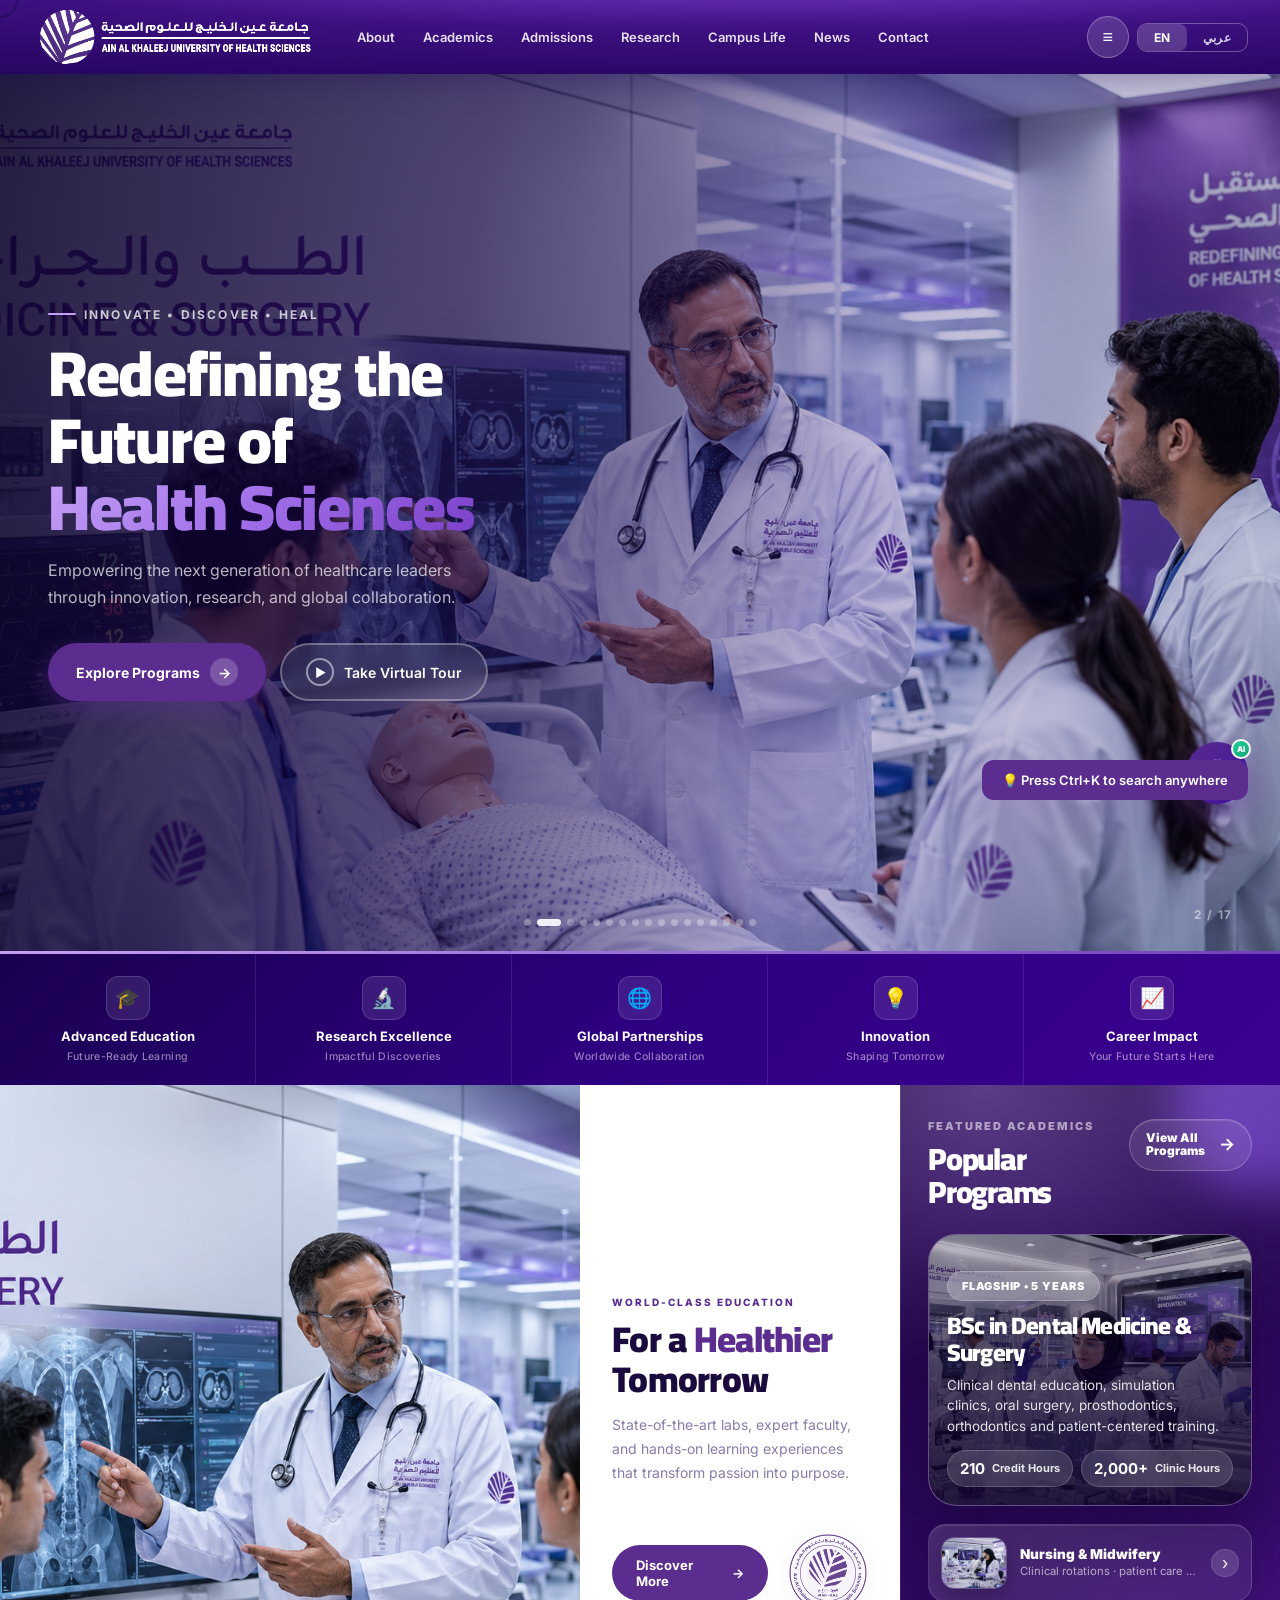
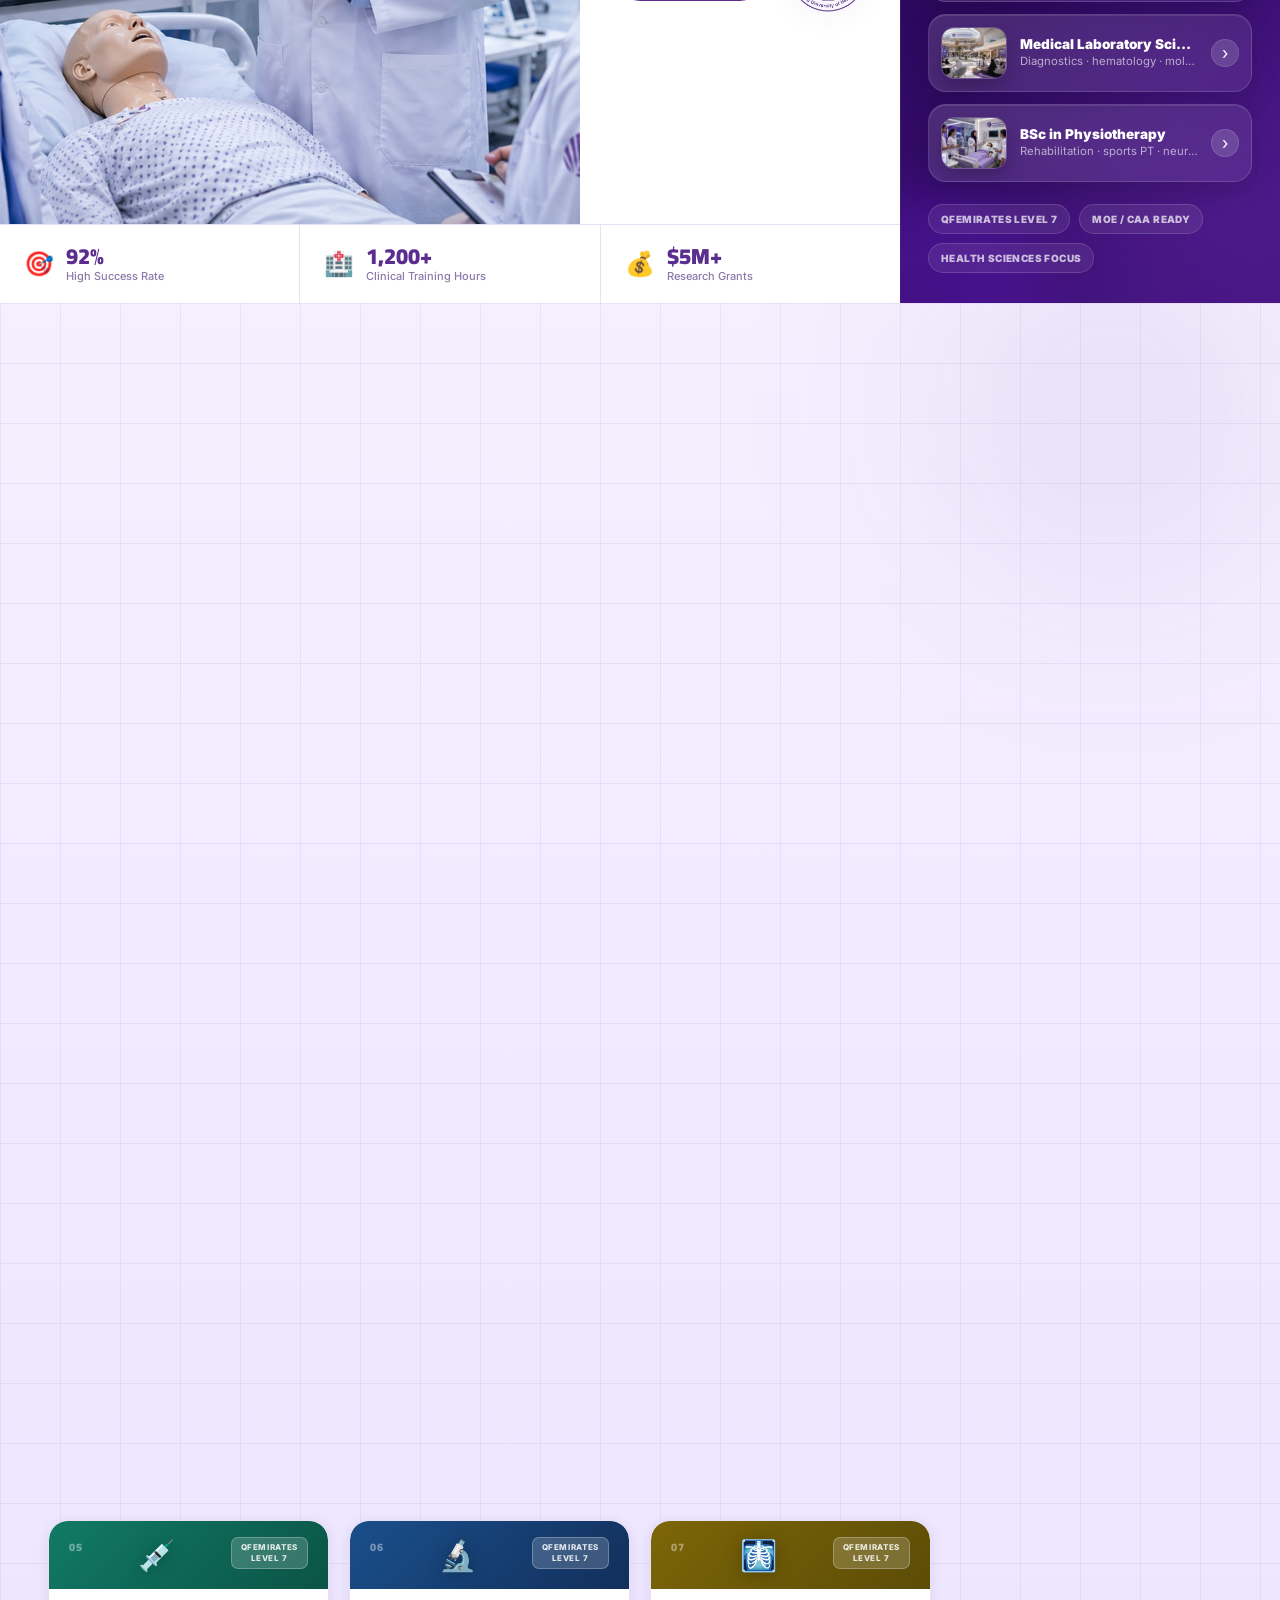
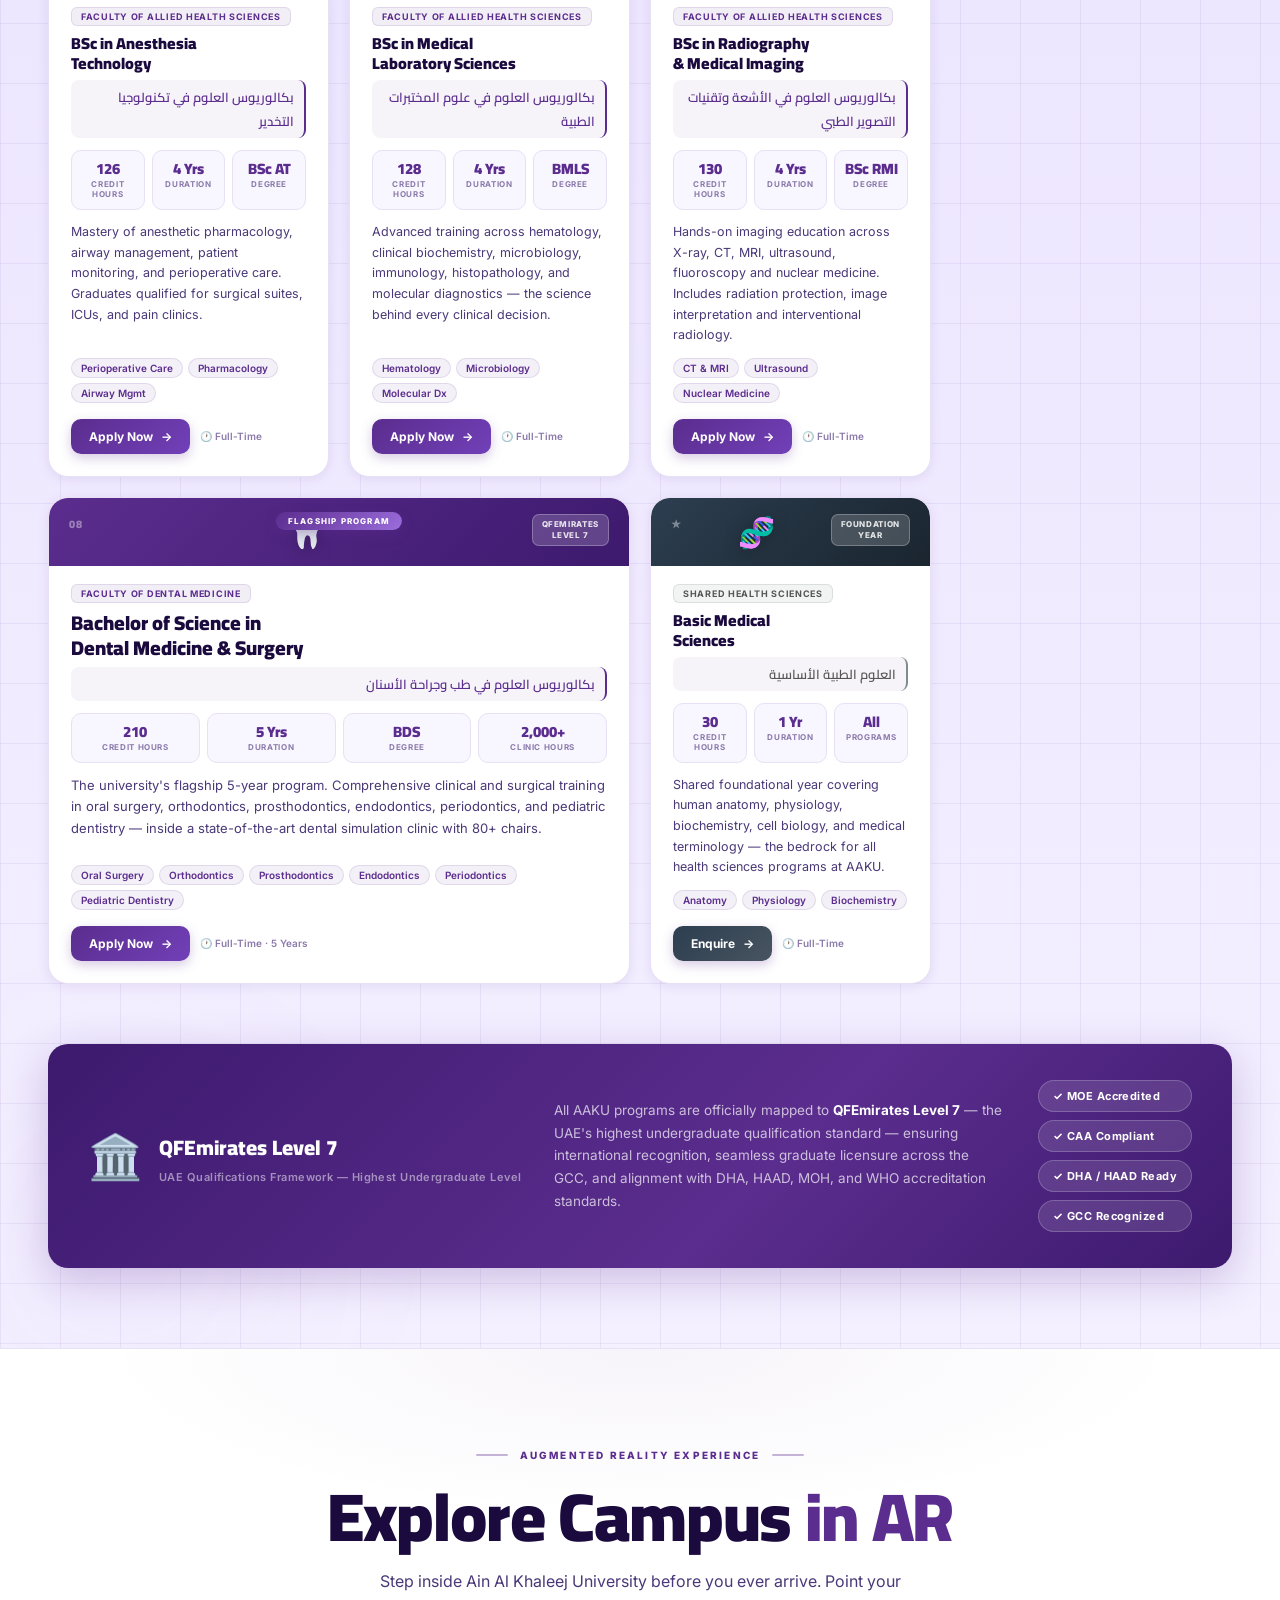
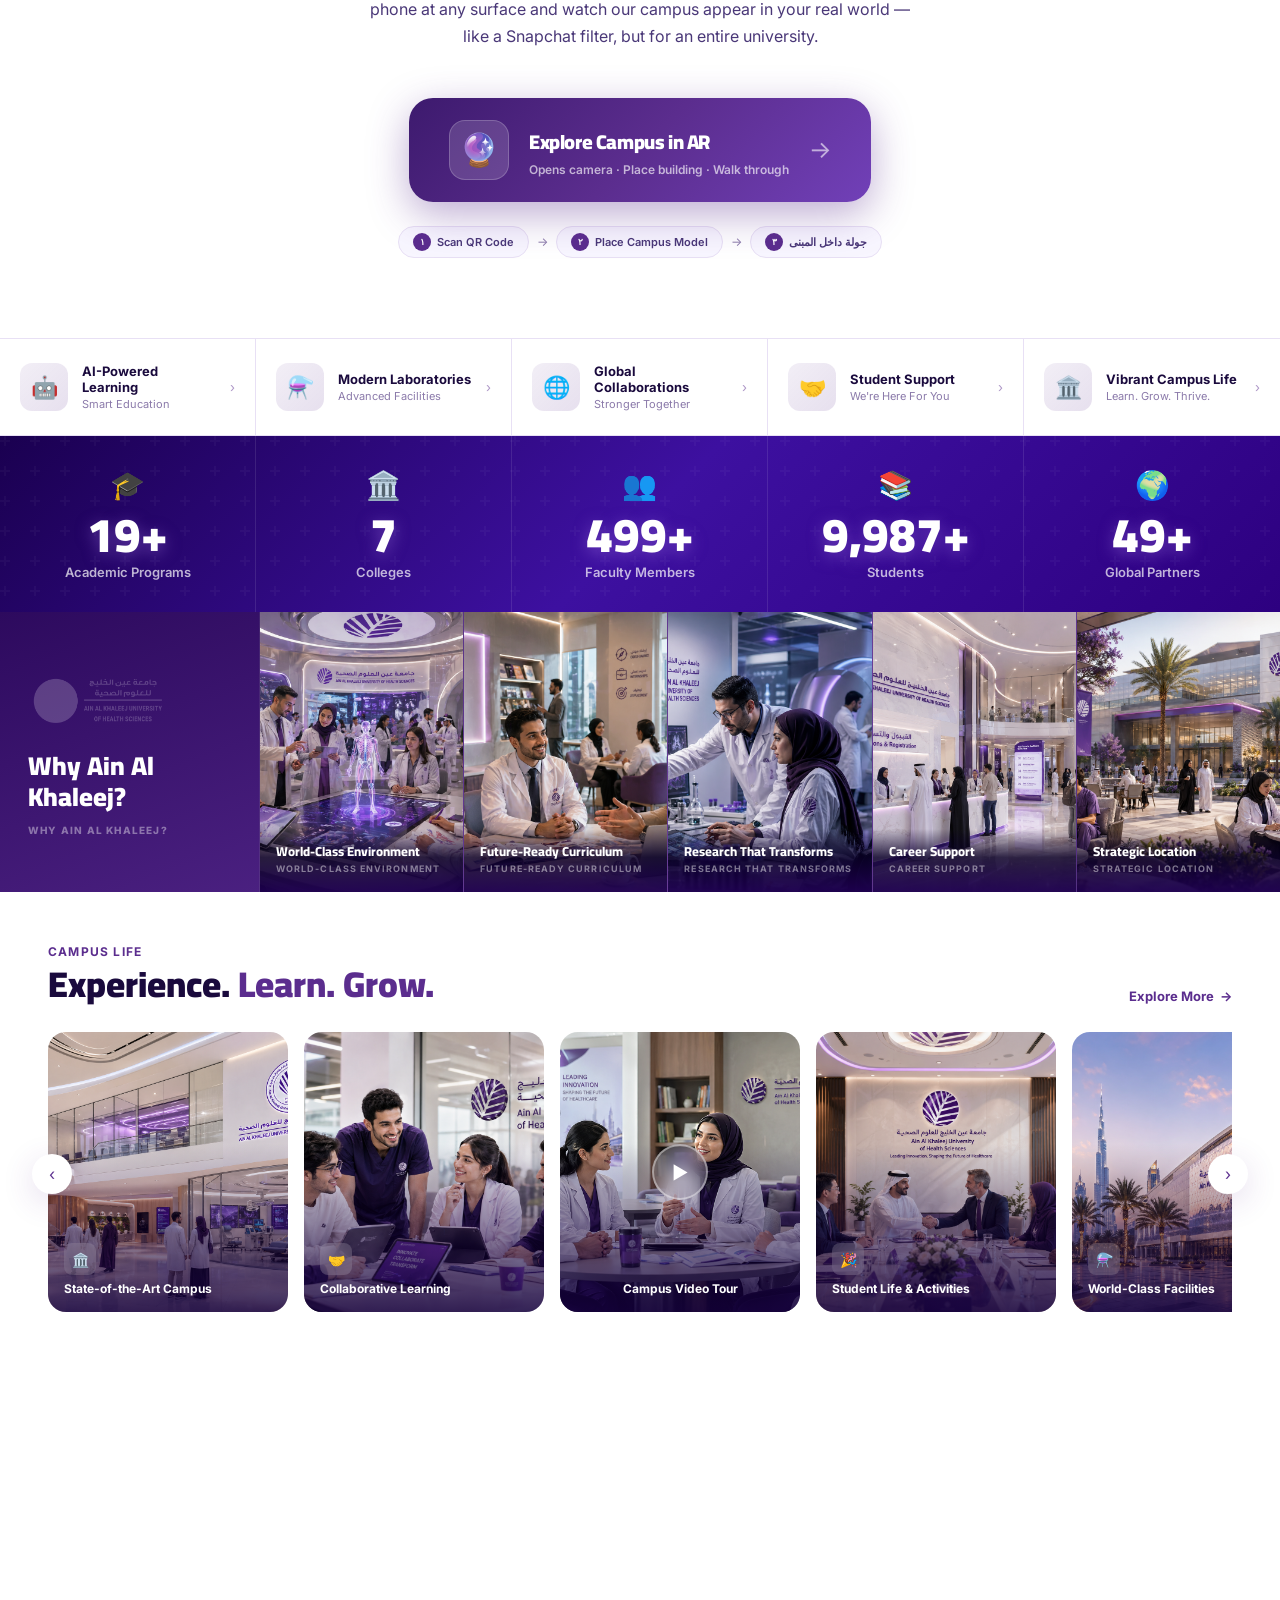
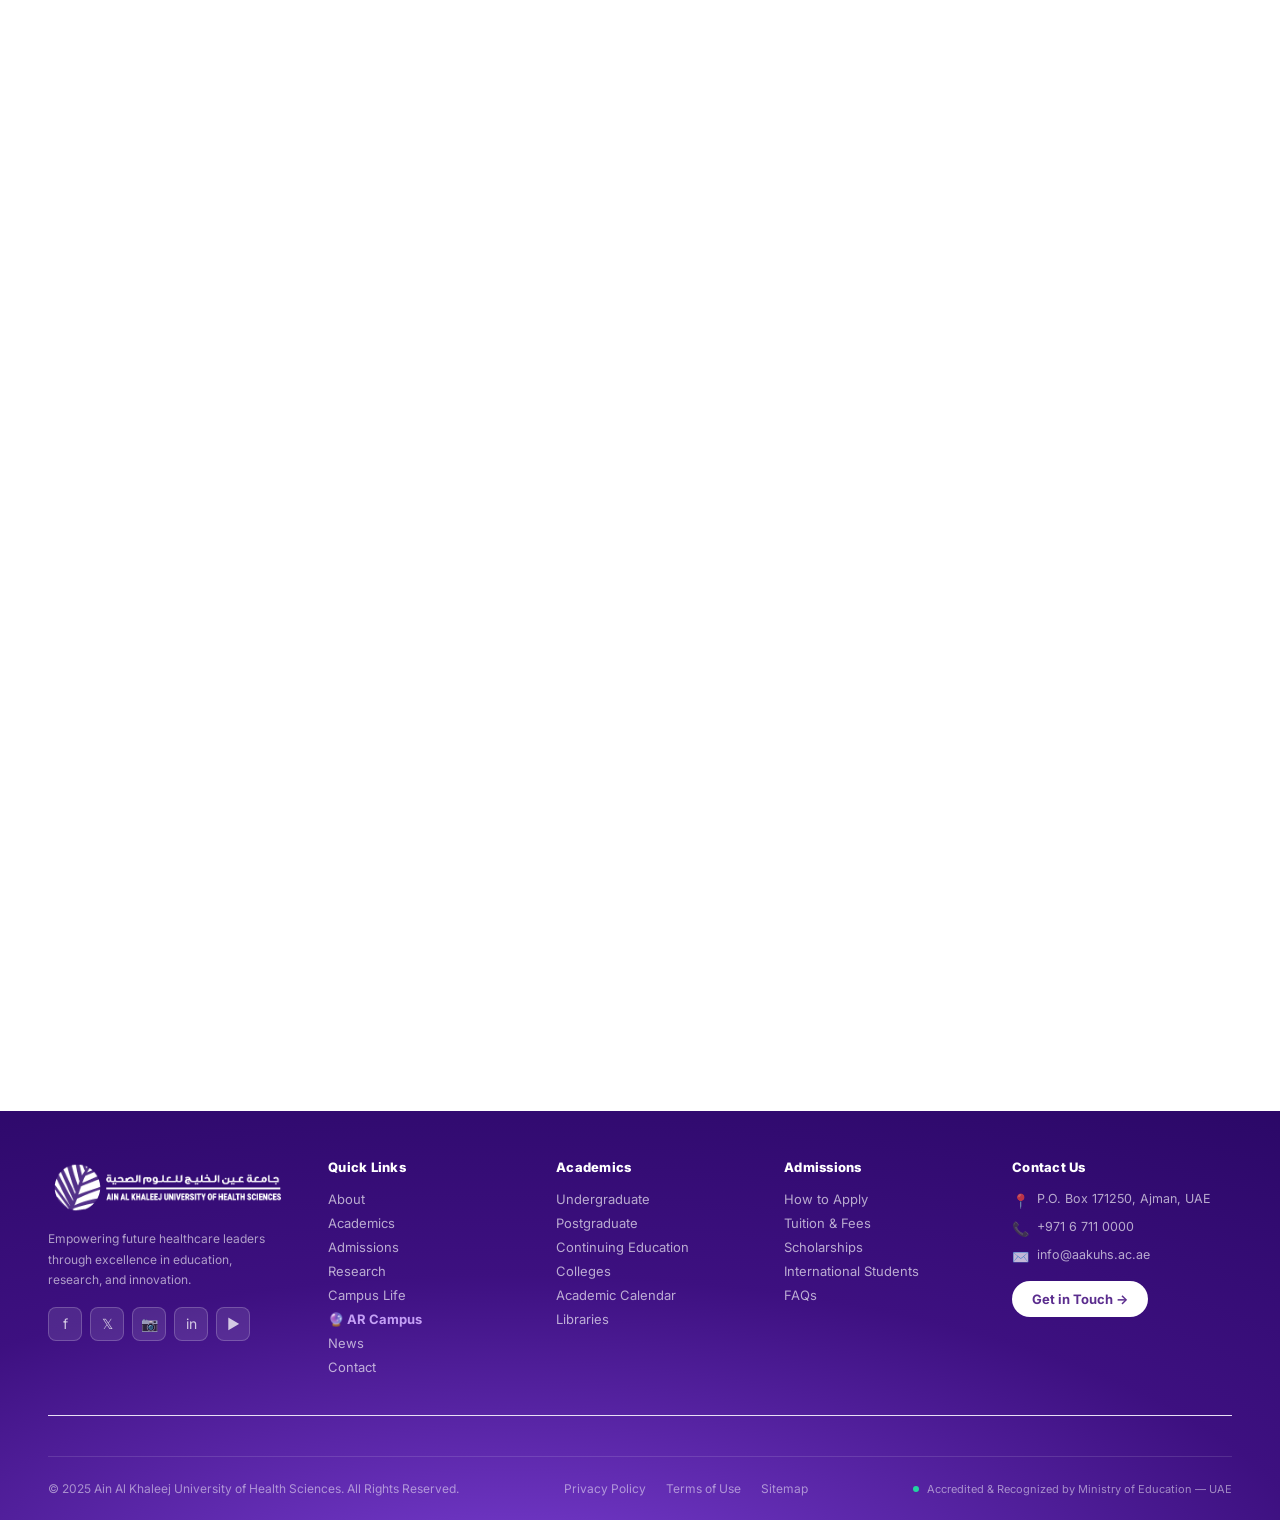
==== commit d91cbfe8: "Add files via upload" ====
--- a/index.html
+++ b/index.html
@@ -1,3650 +1,3947 @@
-<!DOCTYPE html>
-<html lang="en" dir="ltr">
-<head>
-<meta charset="UTF-8"/>
-<meta name="viewport" content="width=device-width,initial-scale=1.0"/>
-<title>Ain Al Khaleej University of Health Sciences</title>
-<meta name="description" content="Ain Al Khaleej University of Health Sciences — Redefining the Future of Health Sciences"/>
-<script type="module" src="https://ajax.googleapis.com/ajax/libs/model-viewer/3.4.0/model-viewer.min.js"></script>
-<script src="https://cdnjs.cloudflare.com/ajax/libs/qrcodejs/1.0.0/qrcode.min.js"></script>
-<link rel="preconnect" href="https://fonts.googleapis.com">
-<link rel="preconnect" href="https://fonts.gstatic.com" crossorigin>
-<link href="https://fonts.googleapis.com/css2?family=Cairo:wght@300;400;500;600;700;800;900&family=Inter:wght@300;400;500;600;700;800;900&display=swap" rel="stylesheet">
-<style>
-/* ═══════════════════════════════════════
-   RESET & ROOT
-═══════════════════════════════════════ */
-*,*::before,*::after{box-sizing:border-box;margin:0;padding:0}
-:root{
-  --purple:#5b2d8e;
-  --purple-dark:#3d1a6e;
-  --purple-mid:#7140b8;
-  --violet:#9b6ddc;
-  --violet-light:#c4a0f5;
-  --white:#ffffff;
-  --off-white:#f8f6ff;
-  --text-dark:#1a0a3d;
-  --text-mid:#4a3878;
-  --text-light:#8b7aaa;
-  --border:#e8e0f5;
-  --shadow-sm:0 2px 12px rgba(91,45,142,.10);
-  --shadow-md:0 8px 32px rgba(91,45,142,.16);
-  --shadow-lg:0 20px 60px rgba(91,45,142,.22);
-  --radius:16px;
-  --radius-lg:24px;
-  --radius-xl:32px;
-}
-html{scroll-behavior:smooth;font-size:16px}
-body{
-  font-family:'Inter',sans-serif;
-  color:var(--text-dark);
-  background:#ffffff;
-  overflow-x:hidden;
-  cursor:url('assets/img/logo-cursor-48.png') 24 24, auto;
-}
-img{display:block;max-width:100%}
-a{text-decoration:none;color:inherit}
-button{cursor:url('assets/img/logo-cursor-48.png') 24 24, pointer;font-family:inherit}
-*{cursor:inherit}
-a,button,[role=button],[tabindex]{cursor:url('assets/img/logo-cursor-48.png') 24 24, pointer}
-
-/* ═══════════════════════════════════════
-   LOADER
-═══════════════════════════════════════ */
-/* ═══ EPIC LOADER ═══ */
-#loader{
-  position:fixed;inset:0;z-index:9999;
-  background:radial-gradient(ellipse 120% 100% at 50% 0%,#3a0a8e 0%,#1a0050 40%,#0a001e 100%);
-  display:flex;flex-direction:column;align-items:center;justify-content:center;gap:0;
-  transition:opacity .9s cubic-bezier(.4,0,.2,1),visibility .9s;
-  overflow:hidden;
-}
-#loader::before{
-  content:'';position:absolute;inset:0;
-  background:url("data:image/svg+xml,%3Csvg width='60' height='60' xmlns='http://www.w3.org/2000/svg'%3E%3Cpath d='M30 0 L60 30 L30 60 L0 30Z' fill='none' stroke='rgba(155,109,220,.06)' stroke-width='1'/%3E%3C/svg%3E") repeat;
-  animation:bgDrift 20s linear infinite;
-}
-@keyframes bgDrift{from{transform:translate(0,0)}to{transform:translate(60px,60px)}}
-.loader-ring-outer{
-  position:absolute;width:320px;height:320px;border-radius:50%;
-  border:1px solid rgba(155,109,220,.15);
-  animation:ringRotate 8s linear infinite;
-}
-.loader-ring-outer::before{
-  content:'';position:absolute;top:-3px;left:50%;width:6px;height:6px;
-  background:#9b6ddc;border-radius:50%;transform:translateX(-50%);
-  box-shadow:0 0 12px 4px rgba(155,109,220,.6);
-}
-.loader-ring-inner{
-  position:absolute;width:220px;height:220px;border-radius:50%;
-  border:1px solid rgba(196,160,245,.1);
-  animation:ringRotate 5s linear infinite reverse;
-}
-@keyframes ringRotate{from{transform:rotate(0deg)}to{transform:rotate(360deg)}}
-.loader-logo-wrap{
-  position:relative;z-index:2;
-  display:flex;flex-direction:column;align-items:center;gap:32px;
-}
-#loader img.loader-logo{
-  width:420px;max-width:80vw;
-  filter:drop-shadow(0 0 40px rgba(155,109,220,.5)) drop-shadow(0 0 80px rgba(91,45,142,.3));
-  animation:logoReveal 1.2s cubic-bezier(.34,1.56,.64,1) both, logoPulseGlow 3s ease-in-out infinite 1.2s;
-}
-@keyframes logoReveal{
-  0%{transform:scale(.4) translateY(40px);opacity:0;filter:drop-shadow(0 0 0px rgba(155,109,220,0))}
-  60%{transform:scale(1.05) translateY(-8px);opacity:1}
-  100%{transform:scale(1) translateY(0);opacity:1;filter:drop-shadow(0 0 40px rgba(155,109,220,.5))}
-}
-@keyframes logoPulseGlow{
-  0%,100%{filter:drop-shadow(0 0 30px rgba(155,109,220,.4)) drop-shadow(0 0 60px rgba(91,45,142,.2))}
-  50%{filter:drop-shadow(0 0 60px rgba(155,109,220,.8)) drop-shadow(0 0 100px rgba(91,45,142,.5))}
-}
-.loader-wordmark{
-  font-family:'Cairo',sans-serif;font-size:13px;font-weight:700;letter-spacing:.35em;
-  text-transform:uppercase;color:rgba(255,255,255,.45);
-  animation:fadeInUp 1s ease .6s both;
-  text-align:center;
-}
-@keyframes fadeInUp{from{opacity:0;transform:translateY(12px)}to{opacity:1;transform:none}}
-.loader-bar-wrap{
-  width:280px;height:2px;background:rgba(255,255,255,.08);
-  border-radius:99px;overflow:hidden;margin-top:8px;
-  animation:fadeInUp 1s ease .8s both;
-}
-.loader-bar-fill{
-  height:100%;width:0%;
-  background:linear-gradient(90deg,#7140b8,#c4a0f5,#fff,#9b6ddc);
-  border-radius:99px;transition:width .3s ease;
-  box-shadow:0 0 8px rgba(196,160,245,.6);
-}
-.loader-label{
-  color:rgba(255,255,255,.35);font-size:10px;font-weight:700;
-  letter-spacing:.25em;text-transform:uppercase;margin-top:10px;
-  animation:fadeInUp 1s ease 1s both;
-}
-#loader.hidden{opacity:0;visibility:hidden;pointer-events:none}
-
-/* ═══════════════════════════════════════
-   CUSTOM CURSOR RING
-═══════════════════════════════════════ */
-.cursor-ring{
-  position:fixed;width:36px;height:36px;border-radius:50%;
-  border:2px solid rgba(91,45,142,.4);
-  pointer-events:none;z-index:99998;
-  transform:translate(-50%,-50%);
-  transition:width .2s,height .2s,border-color .2s,transform .08s;
-  mix-blend-mode:multiply;
-}
-.cursor-ring.hovered{width:54px;height:54px;border-color:rgba(91,45,142,.7)}
-
-/* ═══════════════════════════════════════
-   SCROLL REVEAL
-═══════════════════════════════════════ */
-.reveal{opacity:0;transform:translateY(40px);transition:opacity .75s ease,transform .75s ease}
-.reveal.visible{opacity:1;transform:none}
-.reveal-left{opacity:0;transform:translateX(-40px);transition:opacity .75s ease,transform .75s ease}
-.reveal-left.visible{opacity:1;transform:none}
-.reveal-right{opacity:0;transform:translateX(40px);transition:opacity .75s ease,transform .75s ease}
-.reveal-right.visible{opacity:1;transform:none}
-
-/* ═══════════════════════════════════════
-   FLOATING PARTICLES
-═══════════════════════════════════════ */
-#particles{position:fixed;inset:0;pointer-events:none;z-index:0;overflow:hidden}
-.particle{
-  position:absolute;border-radius:50%;
-  background:radial-gradient(circle,rgba(155,109,220,.6),transparent);
-  animation:floatUp linear infinite;
-  pointer-events:none;
-}
-@keyframes floatUp{
-  0%{transform:translateY(100vh) scale(0);opacity:0}
-  10%{opacity:1}
-  90%{opacity:.4}
-  100%{transform:translateY(-20vh) scale(1.2);opacity:0}
-}
-
-/* ═══════════════════════════════════════
-   NAV — EXACT MATCH
-═══════════════════════════════════════ */
-.nav{
-  position:sticky;top:0;z-index:1000;
-  background:radial-gradient(ellipse 160% 200% at 60% -40%, #7b3fd4 0%, #3d1080 40%, #1a0050 100%);
-  border-bottom:none;
-  box-shadow:0 4px 32px rgba(20,0,80,.35);
-  padding:0 32px;
-  display:flex;align-items:center;
-  height:74px;
-  transition:box-shadow .3s;
-  gap:0;
-}
-.nav.scrolled{box-shadow:0 6px 40px rgba(20,0,80,.45)}
-.nav-logo{display:flex;align-items:center;flex-shrink:0}
-.nav-logo img{height:60px;width:auto;object-fit:contain;transition:transform .3s}
-.nav-logo:hover img{transform:scale(1.03)}
-.nav-links{display:flex;align-items:center;gap:0;flex:1;padding-left:24px}
-.nav-links a{
-  padding:8px 14px;border-radius:8px;
-  font-size:13px;font-weight:600;color:rgba(255,255,255,0.88);
-  transition:all .25s;position:relative;white-space:nowrap;
-}
-.nav-links a::after{
-  content:'';position:absolute;bottom:6px;left:50%;right:50%;
-  height:2px;background:rgba(255,255,255,0.7);border-radius:99px;
-  transition:left .3s,right .3s;
-}
-.nav-links a:hover{color:#fff;background:rgba(255,255,255,.08)}
-.nav-links a:hover::after{left:14px;right:14px}
-.nav-right{display:flex;align-items:center;gap:8px;flex-shrink:0;margin-left:auto}
-.lang-wrap{display:flex;border-radius:10px;overflow:hidden;border:1.5px solid rgba(255,255,255,.3)}
-.lang-btn{
-  padding:6px 16px;font-size:12px;font-weight:700;
-  background:transparent;border:none;color:rgba(255,255,255,.8);
-  transition:all .25s;letter-spacing:.03em;
-}
-.lang-btn.active{background:rgba(255,255,255,.18);color:#fff;border-radius:8px}
-.nav-menu-toggle{
-  display:none;width:40px;height:40px;border-radius:8px;
-  background:var(--purple);border:none;color:#fff;
-  font-size:18px;align-items:center;justify-content:center;
-  margin-left:8px;
-}
-.nav-cta-btn{
-  background:rgba(255,255,255,.15);color:#fff;
-  border:1.5px solid rgba(255,255,255,.3);border-radius:50%;
-  display:flex;align-items:center;justify-content:center;
-  width:42px;height:42px;
-  transition:all .25s;font-size:18px;
-}
-.nav-cta-btn:hover{background:rgba(255,255,255,.25);transform:scale(1.06)}
-
-/* ═══════════════════════════════════════
-   HERO — EXACT MATCH
-═══════════════════════════════════════ */
-.hero{
-  position:relative;min-height:880px;
-  background:linear-gradient(135deg,#0d0025 0%,#1a0050 30%,#2d0080 60%,#3d10a0 80%,#5b1db0 100%);
-  overflow:hidden;display:flex;align-items:stretch;
-}
-.hero-bg-img{
-  position:absolute;inset:0;width:100%;height:100%;
-  object-fit:cover;object-position:center top;
-  opacity:0;transition:opacity 1.4s ease,transform 10s ease;transform:scale(1.08);
-}
-.hero-bg-img.active{opacity:1;transform:scale(1)}
-.hero-overlay{
-  position:absolute;inset:0;
-  background:linear-gradient(100deg,rgba(10,0,40,.88) 0%,rgba(20,0,60,.68) 35%,rgba(40,0,100,.25) 65%,rgba(0,0,0,.12) 100%);
-  z-index:1;
-}
-/* Slide progress bar */
-.hero-progress{position:absolute;bottom:0;left:0;height:3px;z-index:4;background:linear-gradient(90deg,#c4a0f5,#7140b8);width:0%;border-radius:0 3px 3px 0;}
-/* Slide counter */
-.hero-slide-counter{position:absolute;bottom:32px;right:48px;z-index:3;font-size:12px;font-weight:700;color:rgba(255,255,255,.5);letter-spacing:.1em;}
-.hero-inner{
-  position:relative;z-index:2;
-  width:100%;max-width:1400px;margin:0 auto;
-  padding:90px 48px 110px;
-  display:flex;align-items:center;justify-content:space-between;gap:24px;
-}
-/* LEFT content */
-.hero-left{flex:1;max-width:560px}
-.hero-eyebrow{
-  color:rgba(255,255,255,.75);font-size:12px;font-weight:700;
-  letter-spacing:.18em;text-transform:uppercase;margin-bottom:18px;
-  display:flex;align-items:center;gap:8px;
-}
-.hero-eyebrow::before{content:'';width:28px;height:2px;background:var(--violet-light);border-radius:99px}
-.hero-h1{
-  font-family:'Cairo',sans-serif;
-  font-size:clamp(38px,5vw,68px);line-height:1.05;
-  font-weight:900;color:#fff;margin-bottom:16px;
-  letter-spacing:-.02em;
-}
-.hero-h1 .highlight{
-  background:linear-gradient(135deg,#c4a0f5,#a06ee8,#7b3fc8);
-  -webkit-background-clip:text;-webkit-text-fill-color:transparent;background-clip:text;
-  display:inline-block;
-}
-.hero-sub{
-  color:rgba(255,255,255,.7);font-size:16px;line-height:1.7;
-  margin-bottom:32px;font-weight:400;max-width:460px;
-}
-.hero-btns{display:flex;gap:14px;flex-wrap:wrap}
-.btn-primary{
-  display:inline-flex;align-items:center;gap:10px;
-  background:var(--purple);color:#fff;
-  border:none;border-radius:50px;
-  padding:14px 28px;font-size:14px;font-weight:700;
-  box-shadow:0 8px 24px rgba(91,45,142,.5);
-  transition:all .3s;position:relative;overflow:hidden;
-  white-space:nowrap;
-}
-.btn-primary::before{
-  content:'';position:absolute;inset:0;
-  background:linear-gradient(135deg,rgba(255,255,255,.15),transparent);
-  opacity:0;transition:opacity .3s;
-}
-.btn-primary:hover{transform:translateY(-3px);box-shadow:0 14px 36px rgba(91,45,142,.6)}
-.btn-primary:hover::before{opacity:1}
-.btn-primary .btn-arrow{
-  width:28px;height:28px;border-radius:50%;
-  background:rgba(255,255,255,.2);
-  display:flex;align-items:center;justify-content:center;font-size:14px;
-  transition:transform .25s;
-}
-.btn-primary:hover .btn-arrow{transform:translateX(3px)}
-.btn-outline{
-  display:inline-flex;align-items:center;gap:10px;
-  background:rgba(255,255,255,.1);color:#fff;
-  border:2px solid rgba(255,255,255,.3);border-radius:50px;
-  padding:13px 24px;font-size:14px;font-weight:600;
-  transition:all .3s;backdrop-filter:blur(8px);white-space:nowrap;
-}
-.btn-outline:hover{background:rgba(255,255,255,.18);border-color:rgba(255,255,255,.6);transform:translateY(-2px)}
-.btn-outline .play-icon{
-  width:28px;height:28px;border-radius:50%;
-  border:2px solid rgba(255,255,255,.5);
-  display:flex;align-items:center;justify-content:center;font-size:12px;
-}
-
-/* RIGHT stats panel */
-.hero-right{
-  flex-shrink:0;width:200px;
-  background:rgba(255,255,255,.08);
-  border:1px solid rgba(255,255,255,.12);
-  backdrop-filter:blur(20px);border-radius:20px;
-  padding:20px 16px;display:flex;flex-direction:column;gap:0;
-}
-.hero-stat-top{
-  display:flex;align-items:center;gap:10px;
-  padding:12px 10px;border-bottom:1px solid rgba(255,255,255,.1);
-  margin-bottom:4px;
-}
-.hero-stat-top-logo{
-  width:32px;height:32px;border-radius:8px;
-  background:rgba(255,255,255,.15);
-  display:flex;align-items:center;justify-content:center;
-  overflow:hidden;
-}
-.hero-stat-top-logo img{width:24px;height:24px;object-fit:contain;filter:brightness(0) invert(1)}
-.hero-stat-top-text{font-size:10px;color:rgba(255,255,255,.8);line-height:1.4;font-weight:600}
-.hero-stat-top-check{color:#22d3a0;font-size:16px;margin-left:auto}
-.hero-stat-item{
-  display:flex;align-items:center;gap:10px;
-  padding:10px 10px;border-bottom:1px solid rgba(255,255,255,.06);
-  transition:background .25s;border-radius:8px;
-}
-.hero-stat-item:hover{background:rgba(255,255,255,.07)}
-.hero-stat-item:last-child{border-bottom:none}
-.hero-stat-icon{font-size:18px;width:28px;text-align:center;flex-shrink:0}
-.hero-stat-info{}
-.hero-stat-num{
-  font-family:'Cairo',sans-serif;font-weight:900;
-  font-size:18px;color:#fff;line-height:1;
-}
-.hero-stat-label{font-size:10px;color:rgba(255,255,255,.55);font-weight:500;line-height:1.3;margin-top:1px}
-
-/* Slideshow dots */
-.hero-dots{
-  position:absolute;bottom:28px;left:50%;transform:translateX(-50%);
-  z-index:3;display:flex;gap:6px;align-items:center;
-  max-width:280px;flex-wrap:wrap;justify-content:center;
-}
-.hero-dot{
-  width:7px;height:7px;border-radius:99px;
-  background:rgba(255,255,255,.3);border:none;
-  transition:width .35s,background .35s;flex-shrink:0;
-}
-.hero-dot.active{width:24px;background:rgba(255,255,255,.9)}
-
-/* ═══════════════════════════════════════
-   CHAIRMAN'S WORD — IMAGE ONLY
-═══════════════════════════════════════ */
-.chairman-section{
-  width:100%;
-  position:relative;
-  overflow:hidden;
-  background:#0a001e;
-  line-height:0;
-}
-.ch-full-img{
-  width:100%;
-  height:auto;
-  display:block;
-  object-fit:cover;
-  object-position:center top;
-  max-height:90vh;
-}
-
-/* ═══════════════════════════════════════
-   PILLARS BAR — EXACT MATCH
-═══════════════════════════════════════ */
-.pillars-bar{
-  background:linear-gradient(135deg,#1a0050,#2d0080,#3b0090);
-  padding:0;display:grid;grid-template-columns:repeat(5,1fr);
-  position:relative;z-index:2;
-}
-.pillar-item{
-  padding:22px 16px;text-align:center;
-  border-right:1px solid rgba(255,255,255,.1);
-  display:flex;flex-direction:column;align-items:center;gap:6px;
-  transition:background .3s;position:relative;overflow:hidden;
-}
-.pillar-item:last-child{border-right:none}
-.pillar-item::before{
-  content:'';position:absolute;inset:0;
-  background:rgba(255,255,255,.05);
-  transform:scaleY(0);transform-origin:bottom;transition:transform .35s;
-}
-.pillar-item:hover::before{transform:scaleY(1)}
-.pillar-item:hover{background:rgba(255,255,255,.06)}
-.pillar-icon-wrap{
-  width:44px;height:44px;border-radius:12px;
-  background:rgba(255,255,255,.1);border:1px solid rgba(255,255,255,.15);
-  display:flex;align-items:center;justify-content:center;
-  font-size:20px;transition:transform .3s,background .3s;
-}
-.pillar-item:hover .pillar-icon-wrap{transform:scale(1.12);background:rgba(255,255,255,.18)}
-.pillar-title{color:#fff;font-weight:700;font-size:13px;margin-top:2px}
-.pillar-sub{color:rgba(255,255,255,.5);font-size:10.5px;font-weight:500;letter-spacing:.03em}
-
-/* ═══════════════════════════════════════
-   ABOUT / WORLD-CLASS + PROGRAMS — EXACT
-═══════════════════════════════════════ */
-.about-programs{
-  display:grid;grid-template-columns:1fr 380px;
-  gap:0;background:#fff;
-  border-radius:0;overflow:hidden;
-  box-shadow:inset 0 1px 0 var(--border);
-}
-/* Left: about */
-.about-left{
-  display:grid;grid-template-rows:1fr auto;
-  background:#fff;
-}
-.about-top{display:flex;gap:0}
-.about-image-wrap{flex:1;position:relative;overflow:hidden;min-height:380px}
-.about-image-wrap img{width:100%;height:100%;object-fit:cover;transition:transform .6s ease}
-.about-image-wrap:hover img{transform:scale(1.04)}
-.about-text-wrap{
-  flex:0 0 320px;padding:36px 32px;
-  display:flex;flex-direction:column;justify-content:center;
-  background:#fff;
-}
-.section-eyebrow{
-  font-size:10px;font-weight:800;letter-spacing:.2em;text-transform:uppercase;
-  color:var(--purple);margin-bottom:12px;
-}
-.about-h2{
-  font-family:'Cairo',sans-serif;font-size:36px;font-weight:900;
-  color:var(--text-dark);line-height:1.1;margin-bottom:14px;
-  letter-spacing:-.02em;
-}
-.about-h2 em{color:var(--purple);font-style:normal}
-.about-desc{color:var(--text-light);font-size:14px;line-height:1.7;margin-bottom:24px}
-.btn-discover{
-  display:inline-flex;align-items:center;gap:10px;
-  background:var(--purple);color:#fff;border:none;border-radius:50px;
-  padding:12px 24px;font-size:13px;font-weight:700;
-  transition:all .3s;width:fit-content;
-}
-.btn-discover:hover{background:var(--purple-dark);transform:translateY(-2px);box-shadow:var(--shadow-md)}
-.about-stats-bar{
-  display:flex;border-top:1px solid var(--border);
-}
-.about-stat{
-  flex:1;padding:20px 24px;display:flex;align-items:center;gap:12px;
-  border-right:1px solid var(--border);
-  transition:background .25s;
-}
-.about-stat:last-child{border-right:none}
-.about-stat:hover{background:var(--off-white)}
-.about-stat-icon{font-size:24px}
-.about-stat-val{font-family:'Cairo',sans-serif;font-size:22px;font-weight:900;color:var(--purple);line-height:1}
-.about-stat-lbl{font-size:11px;color:var(--text-light);font-weight:500;margin-top:2px}
-
-/* Right: programs panel */
-.programs-panel{
-  background:#fff;
-  border-left:1px solid var(--border);
-  padding:28px 24px;
-  display:flex;flex-direction:column;
-}
-.programs-header{
-  display:flex;align-items:center;justify-content:space-between;
-  margin-bottom:16px;
-}
-.programs-title{font-family:'Cairo',sans-serif;font-size:20px;font-weight:900;color:var(--purple)}
-.programs-view-all{
-  font-size:12px;font-weight:700;color:var(--purple);
-  display:flex;align-items:center;gap:4px;opacity:.8;
-  transition:opacity .25s;
-}
-.programs-view-all:hover{opacity:1}
-.program-row{
-  display:flex;align-items:center;gap:12px;
-  padding:12px 0;border-bottom:1px solid var(--border);
-  transition:all .25s;border-radius:8px;padding:10px 8px;
-  position:relative;overflow:hidden;
-}
-.program-row::before{
-  content:'';position:absolute;inset:0;
-  background:var(--off-white);opacity:0;transition:opacity .25s;border-radius:8px;
-}
-.program-row:hover::before{opacity:1}
-.program-row:last-child{border-bottom:none}
-.program-thumb{
-  width:68px;height:52px;border-radius:10px;object-fit:cover;
-  flex-shrink:0;position:relative;z-index:1;transition:transform .3s;
-}
-.program-row:hover .program-thumb{transform:scale(1.06)}
-.program-name{flex:1;font-weight:700;font-size:13.5px;color:var(--text-dark);position:relative;z-index:1}
-.program-arrow{
-  width:28px;height:28px;border-radius:50%;
-  background:rgba(91,45,142,.08);
-  display:flex;align-items:center;justify-content:center;
-  color:var(--purple);font-size:13px;flex-shrink:0;
-  position:relative;z-index:1;transition:all .25s;
-}
-.program-row:hover .program-arrow{background:var(--purple);color:#fff;transform:translateX(2px)}
-
-/* ═══════════════════════════════════════
-   FEATURES BAR — EXACT 5-COL
-═══════════════════════════════════════ */
-.features-bar{
-  background:#fff;border-top:1px solid var(--border);
-  border-bottom:1px solid var(--border);
-  display:grid;grid-template-columns:repeat(5,1fr);
-}
-.feature-item{
-  padding:24px 20px;border-right:1px solid var(--border);
-  display:flex;align-items:center;gap:14px;
-  transition:background .25s;position:relative;overflow:hidden;
-}
-.feature-item:last-child{border-right:none}
-.feature-item::after{
-  content:'';position:absolute;bottom:0;left:0;right:0;height:2px;
-  background:linear-gradient(90deg,var(--purple),var(--violet));
-  transform:scaleX(0);transform-origin:left;transition:transform .35s;
-}
-.feature-item:hover{background:var(--off-white)}
-.feature-item:hover::after{transform:scaleX(1)}
-.feature-icon-wrap{
-  width:48px;height:48px;border-radius:12px;flex-shrink:0;
-  background:linear-gradient(135deg,rgba(91,45,142,.08),rgba(91,45,142,.15));
-  display:flex;align-items:center;justify-content:center;font-size:22px;
-  transition:transform .3s;
-}
-.feature-item:hover .feature-icon-wrap{transform:scale(1.1) rotate(-4deg)}
-.feature-text{}
-.feature-name{font-weight:700;font-size:13px;color:var(--text-dark)}
-.feature-sub{font-size:11px;color:var(--text-light);margin-top:2px}
-.feature-arrow{margin-left:auto;color:var(--purple);font-size:13px;opacity:.5;transition:all .25s;flex-shrink:0}
-.feature-item:hover .feature-arrow{opacity:1;transform:translateX(3px)}
-
-/* ═══════════════════════════════════════
-   CAMPUS LIFE SECTION — EXACT
-═══════════════════════════════════════ */
-.campus-section{padding:52px 48px;background:#fff}
-.section-header{
-  display:flex;align-items:flex-end;justify-content:space-between;
-  margin-bottom:28px;
-}
-.section-label{font-size:12px;font-weight:700;color:var(--purple);letter-spacing:.1em;text-transform:uppercase;margin-bottom:6px}
-.section-title{font-family:'Cairo',sans-serif;font-size:36px;font-weight:900;color:var(--text-dark);line-height:1.1}
-.section-title em{font-style:normal;color:var(--purple)}
-.explore-link{
-  display:flex;align-items:center;gap:6px;font-size:13px;font-weight:700;color:var(--purple);
-  white-space:nowrap;transition:gap .25s;
-}
-.explore-link:hover{gap:10px}
-
-/* Campus slider */
-.campus-slider-wrap{position:relative;overflow:hidden;border-radius:20px}
-.campus-slider{
-  display:flex;gap:16px;overflow-x:auto;scroll-snap-type:x mandatory;
-  scrollbar-width:none;padding-bottom:4px;
-  -webkit-overflow-scrolling:touch;
-}
-.campus-slider::-webkit-scrollbar{display:none}
-.campus-card{
-  flex-shrink:0;width:240px;height:280px;border-radius:18px;
-  position:relative;overflow:hidden;scroll-snap-align:start;
-  transition:transform .35s;
-}
-.campus-card:hover{transform:translateY(-6px)}
-.campus-card img{
-  width:100%;height:100%;object-fit:cover;
-  transition:transform .5s;
-}
-.campus-card:hover img{transform:scale(1.08)}
-.campus-card-overlay{
-  position:absolute;inset:0;
-  background:linear-gradient(180deg,transparent 40%,rgba(20,0,60,.85) 100%);
-}
-.campus-card-content{
-  position:absolute;bottom:0;left:0;right:0;padding:16px;
-}
-.campus-card-icon{
-  width:32px;height:32px;border-radius:8px;
-  background:rgba(255,255,255,.15);backdrop-filter:blur(8px);
-  display:flex;align-items:center;justify-content:center;font-size:14px;
-  margin-bottom:6px;
-}
-.campus-card-label{color:#fff;font-size:12px;font-weight:700}
-/* Center play card */
-.campus-card.play-card{background:linear-gradient(135deg,#1a0050,#3d10a0)}
-.play-btn-wrap{
-  position:absolute;inset:0;display:flex;align-items:center;justify-content:center;
-}
-.play-btn{
-  width:56px;height:56px;border-radius:50%;
-  background:rgba(255,255,255,.15);border:2px solid rgba(255,255,255,.4);
-  backdrop-filter:blur(8px);display:flex;align-items:center;justify-content:center;
-  font-size:18px;color:#fff;transition:all .3s;
-}
-.play-btn:hover{background:rgba(255,255,255,.28);transform:scale(1.1)}
-.slider-nav{
-  position:absolute;top:50%;transform:translateY(-50%);
-  width:40px;height:40px;border-radius:50%;
-  background:#fff;border:none;
-  box-shadow:var(--shadow-md);
-  display:flex;align-items:center;justify-content:center;
-  font-size:16px;color:var(--purple);z-index:2;transition:all .25s;
-}
-.slider-nav:hover{background:var(--purple);color:#fff;transform:translateY(-50%) scale(1.08)}
-.slider-nav.prev{left:-16px}
-.slider-nav.next{right:-16px}
-
-/* ═══════════════════════════════════════
-   CTA BANNER — EXACT
-═══════════════════════════════════════ */
-.cta-banner{
-  background:linear-gradient(135deg,#1a0050 0%,#3d10a0 40%,#5b2d8e 70%,#2d0080 100%);
-  padding:56px 60px;display:flex;align-items:center;justify-content:space-between;
-  position:relative;overflow:hidden;gap:32px;
-}
-.cta-banner::before{
-  content:'';position:absolute;right:-80px;top:-80px;
-  width:400px;height:400px;border-radius:50%;
-  background:radial-gradient(circle,rgba(155,109,220,.25),transparent 60%);
-  animation:ctaOrb 6s ease-in-out infinite;
-}
-.cta-banner::after{
-  content:'';position:absolute;left:30%;bottom:-60px;
-  width:300px;height:200px;border-radius:50%;
-  background:radial-gradient(circle,rgba(196,160,245,.12),transparent 60%);
-}
-@keyframes ctaOrb{0%,100%{transform:scale(1) translate(0,0)}50%{transform:scale(1.15) translate(-20px,-10px)}}
-.cta-left{position:relative;z-index:1}
-.cta-h2{
-  font-family:'Cairo',sans-serif;font-size:34px;font-weight:900;
-  color:#fff;line-height:1.15;margin-bottom:8px;
-}
-.cta-sub{color:rgba(255,255,255,.65);font-size:14px;font-weight:400}
-.btn-cta{
-  position:relative;z-index:1;
-  display:inline-flex;align-items:center;gap:12px;
-  background:#fff;color:var(--purple);
-  border:none;border-radius:50px;
-  padding:16px 32px;font-size:15px;font-weight:800;
-  box-shadow:0 8px 32px rgba(0,0,0,.2);
-  transition:all .3s;white-space:nowrap;flex-shrink:0;
-}
-.btn-cta:hover{transform:translateY(-3px);box-shadow:0 16px 48px rgba(0,0,0,.3)}
-.btn-cta .btn-arrow{
-  width:32px;height:32px;border-radius:50%;
-  background:var(--purple);color:#fff;
-  display:flex;align-items:center;justify-content:center;
-  font-size:14px;transition:transform .25s;
-}
-.btn-cta:hover .btn-arrow{transform:translateX(4px)}
-
-/* ═══════════════════════════════════════
-   NEWS & EVENTS — EXACT
-═══════════════════════════════════════ */
-.news-section{padding:52px 48px;background:#fff}
-.news-grid{display:grid;grid-template-columns:repeat(4,1fr);gap:20px;margin-top:28px}
-.news-card{
-  border-radius:18px;overflow:hidden;background:#fff;
-  border:1px solid var(--border);
-  box-shadow:var(--shadow-sm);transition:all .35s;
-}
-.news-card:hover{transform:translateY(-8px);box-shadow:var(--shadow-lg)}
-.news-img-wrap{position:relative;height:180px;overflow:hidden}
-.news-img-wrap img{width:100%;height:100%;object-fit:cover;transition:transform .5s}
-.news-card:hover .news-img-wrap img{transform:scale(1.08)}
-.news-date-badge{
-  position:absolute;top:12px;left:12px;
-  background:linear-gradient(135deg,#3d10a0,#6b35c4);
-  color:#fff;border-radius:10px;padding:8px 12px;text-align:center;
-  line-height:1;font-weight:900;min-width:52px;
-}
-.news-date-day{font-size:20px;display:block;font-family:'Cairo',sans-serif}
-.news-date-month{font-size:9px;letter-spacing:.12em;text-transform:uppercase;opacity:.85;display:block;margin-top:2px}
-.news-type-badge{
-  position:absolute;top:12px;right:12px;
-  background:rgba(0,0,0,.45);backdrop-filter:blur(8px);
-  color:#fff;font-size:9px;font-weight:800;letter-spacing:.15em;
-  text-transform:uppercase;border-radius:6px;padding:4px 8px;
-}
-.news-body{padding:16px}
-.news-card-title{font-weight:700;font-size:14px;color:var(--text-dark);line-height:1.5;margin-bottom:12px}
-.news-learn{
-  display:flex;align-items:center;gap:6px;
-  font-size:12px;font-weight:700;color:var(--purple);
-  transition:gap .25s;
-}
-.news-learn:hover{gap:10px}
-
-/* ═══════════════════════════════════════
-   FOOTER — EXACT MATCH
-═══════════════════════════════════════ */
-.footer{
-  background:radial-gradient(ellipse 160% 200% at 40% 120%, #7b3fd4 0%, #3d1080 40%, #1a0050 100%);
-  border-top:none;
-  padding:48px 48px 24px;
-  position:relative;z-index:1;
-}
-.footer-top{
-  display:grid;
-  grid-template-columns:240px 1fr 1fr 1fr 220px;
-  gap:40px;margin-bottom:40px;
-  padding-bottom:40px;border-bottom:1px solid var(--border);
-}
-.footer-brand{}
-.footer-logo{height:56px;width:auto;object-fit:contain;margin-bottom:14px}
-.footer-tagline{font-size:12px;color:rgba(255,255,255,.6);line-height:1.7;margin-bottom:16px}
-.footer-social{display:flex;gap:8px}
-.social-btn{
-  width:34px;height:34px;border-radius:8px;
-  background:rgba(255,255,255,.1);border:1px solid rgba(255,255,255,.2);
-  display:flex;align-items:center;justify-content:center;
-  font-size:14px;color:rgba(255,255,255,.75);transition:all .25s;
-  text-decoration:none;
-}
-.social-btn:hover{background:rgba(255,255,255,.22);color:#fff;border-color:rgba(255,255,255,.5);transform:translateY(-2px)}
-.footer-col-title{
-  font-size:13px;font-weight:800;color:#ffffff;
-  margin-bottom:16px;letter-spacing:.02em;
-}
-.footer-links{display:flex;flex-direction:column;gap:8px}
-.footer-links a{font-size:13px;color:rgba(255,255,255,.65);transition:color .2s;font-weight:400}
-.footer-links a:hover{color:#fff}
-.footer-contact{}
-.footer-contact-item{
-  display:flex;align-items:flex-start;gap:8px;
-  margin-bottom:10px;font-size:12.5px;color:rgba(255,255,255,.65);
-}
-.footer-contact-icon{color:rgba(255,255,255,.7);font-size:14px;flex-shrink:0;margin-top:1px}
-.footer-contact-btn{
-  display:flex;align-items:center;gap:8px;
-  background:#fff;color:var(--purple);border:none;border-radius:50px;
-  padding:10px 20px;font-size:13px;font-weight:700;margin-top:16px;
-  transition:all .3s;width:fit-content;
-}
-.footer-contact-btn:hover{background:rgba(255,255,255,.9);transform:translateY(-2px);box-shadow:0 8px 24px rgba(0,0,0,.2)}
-.footer-bottom{
-  display:flex;align-items:center;justify-content:space-between;
-  flex-wrap:wrap;gap:12px;
-  border-top:1px solid rgba(255,255,255,.12);
-  padding-top:24px;
-}
-.footer-copy{font-size:12px;color:rgba(255,255,255,.5)}
-.footer-bottom-links{display:flex;gap:20px}
-.footer-bottom-links a{font-size:12px;color:rgba(255,255,255,.5);transition:color .2s}
-.footer-bottom-links a:hover{color:#fff}
-.footer-accred{
-  display:flex;align-items:center;gap:8px;
-  font-size:11px;color:rgba(255,255,255,.5);
-}
-.footer-accred-dot{width:6px;height:6px;border-radius:50%;background:#22d3a0;flex-shrink:0}
-
-/* ═══════════════════════════════════════
-   BACK TO TOP
-═══════════════════════════════════════ */
-#back-top{
-  position:fixed;bottom:32px;right:32px;z-index:800;
-  width:48px;height:48px;border-radius:50%;
-  background:var(--purple);color:#fff;border:none;
-  box-shadow:0 6px 24px rgba(91,45,142,.4);font-size:18px;
-  display:flex;align-items:center;justify-content:center;
-  opacity:0;visibility:hidden;transform:translateY(12px);
-  transition:all .35s;
-}
-#back-top.show{opacity:1;visibility:visible;transform:translateY(0)}
-#back-top:hover{background:var(--purple-dark);transform:translateY(-3px) scale(1.05);box-shadow:0 12px 32px rgba(91,45,142,.5)}
-
-/* ═══════════════════════════════════════
-   STATS COUNTER SECTION (matching design)
-═══════════════════════════════════════ */
-.stats-strip{
-  background:linear-gradient(135deg,#1a0050 0%,#3d10a0 50%,#2d0080 100%);
-  display:grid;grid-template-columns:repeat(5,1fr);
-  position:relative;overflow:hidden;
-}
-.stats-strip::before{
-  content:'';position:absolute;inset:0;
-  background:url("data:image/svg+xml,%3Csvg width='60' height='60' viewBox='0 0 60 60' xmlns='http://www.w3.org/2000/svg'%3E%3Cg fill='none' fill-rule='evenodd'%3E%3Cg fill='%23ffffff' fill-opacity='0.03'%3E%3Cpath d='M36 34v-4h-2v4h-4v2h4v4h2v-4h4v-2h-4zm0-30V0h-2v4h-4v2h4v4h2V6h4V4h-4zM6 34v-4H4v4H0v2h4v4h2v-4h4v-2H6zM6 4V0H4v4H0v2h4v4h2V6h4V4H6z'/%3E%3C/g%3E%3C/g%3E%3C/svg%3E");
-}
-.stat-col{
-  padding:32px 20px;text-align:center;
-  border-right:1px solid rgba(255,255,255,.1);
-  position:relative;overflow:hidden;
-  transition:background .35s;
-}
-.stat-col:last-child{border-right:none}
-.stat-col:hover{background:rgba(255,255,255,.06)}
-.stat-col::before{
-  content:'';position:absolute;inset:0;
-  background:linear-gradient(135deg,rgba(155,109,220,.12),transparent);
-  opacity:0;transition:opacity .35s;
-}
-.stat-col:hover::before{opacity:1}
-.stat-emoji{font-size:28px;margin-bottom:8px;display:block;transition:transform .35s}
-.stat-col:hover .stat-emoji{transform:scale(1.2) rotate(-8deg)}
-.stat-number{
-  font-family:'Cairo',sans-serif;font-size:48px;font-weight:900;
-  color:#fff;line-height:1;display:block;
-  text-shadow:0 4px 16px rgba(155,109,220,.5);
-}
-.stat-label{
-  color:rgba(255,255,255,.7);font-size:13px;font-weight:600;
-  margin-top:6px;display:block;
-}
-
-/* ═══════════════════════════════════════
-   MOBILE NAV DRAWER
-═══════════════════════════════════════ */
-.mobile-drawer{
-  position:fixed;inset:0;z-index:2000;display:none;
-}
-.mobile-drawer.open{display:flex}
-.drawer-overlay{
-  position:absolute;inset:0;background:rgba(10,0,30,.6);backdrop-filter:blur(4px);
-  animation:fadeIn .3s ease;
-}
-.drawer-panel{
-  position:relative;z-index:1;width:min(320px,85vw);
-  background:#fff;height:100%;overflow-y:auto;
-  padding:32px 24px;
-  box-shadow:8px 0 40px rgba(91,45,142,.2);
-  animation:slideInLeft .35s cubic-bezier(.25,.46,.45,.94);
-  display:flex;flex-direction:column;gap:4px;
-}
-.drawer-close{
-  position:absolute;top:16px;right:16px;
-  width:36px;height:36px;border-radius:8px;
-  background:rgba(91,45,142,.08);border:none;font-size:16px;
-  color:var(--purple);display:flex;align-items:center;justify-content:center;
-}
-.drawer-logo{height:48px;width:auto;margin-bottom:24px;object-fit:contain}
-.drawer-links{display:flex;flex-direction:column;gap:4px}
-.drawer-links a{
-  padding:12px 16px;border-radius:10px;font-weight:600;
-  font-size:15px;color:var(--text-mid);transition:.25s;
-  border:1px solid transparent;
-}
-.drawer-links a:hover{background:rgba(91,45,142,.06);border-color:var(--border);color:var(--purple)}
-@keyframes fadeIn{from{opacity:0}to{opacity:1}}
-@keyframes slideInLeft{from{transform:translateX(-100%)}to{transform:translateX(0)}}
-
-/* ═══════════════════════════════════════
-   SEARCH OVERLAY
-═══════════════════════════════════════ */
-.search-overlay{
-  position:fixed;inset:0;z-index:3000;
-  background:rgba(10,0,30,.85);backdrop-filter:blur(16px);
-  display:flex;align-items:flex-start;justify-content:center;
-  padding-top:12vh;
-  opacity:0;visibility:hidden;transition:.3s;
-}
-.search-overlay.open{opacity:1;visibility:visible}
-.search-box{
-  width:min(640px,90vw);
-  background:#fff;border-radius:20px;overflow:hidden;
-  box-shadow:0 32px 80px rgba(0,0,0,.3);
-  animation:searchSlide .35s ease;
-}
-@keyframes searchSlide{from{transform:translateY(-20px);opacity:0}to{transform:translateY(0);opacity:1}}
-.search-inner{padding:24px}
-.search-input-wrap{
-  display:flex;align-items:center;gap:12px;
-  padding:14px 18px;background:var(--off-white);
-  border-radius:12px;border:2px solid var(--border);
-  margin-bottom:16px;transition:border-color .25s;
-}
-.search-input-wrap:focus-within{border-color:var(--purple)}
-.search-icon{font-size:18px;color:var(--text-light)}
-.search-input{
-  flex:1;border:none;background:transparent;outline:none;
-  font-size:16px;font-family:inherit;color:var(--text-dark);
-}
-.search-input::placeholder{color:var(--text-light)}
-.search-close{
-  background:rgba(91,45,142,.08);border:none;border-radius:8px;
-  width:32px;height:32px;display:flex;align-items:center;justify-content:center;
-  color:var(--text-mid);font-size:14px;transition:.25s;
-}
-.search-close:hover{background:var(--purple);color:#fff}
-.search-results{max-height:320px;overflow-y:auto}
-.search-result{
-  display:flex;align-items:center;gap:12px;padding:12px 14px;
-  border-radius:10px;transition:.2s;color:var(--text-dark);font-weight:600;font-size:14px;
-}
-.search-result:hover{background:var(--off-white)}
-.search-result-icon{font-size:18px;width:32px;text-align:center}
-.search-hint{font-size:11px;color:var(--text-light);text-align:center;padding:8px 0}
-.search-no-result{color:var(--text-light);font-size:13px;padding:16px;text-align:center}
-
-/* ═══════════════════════════════════════
-   LIGHTBOX
-═══════════════════════════════════════ */
-.lightbox{
-  position:fixed;inset:0;z-index:4000;
-  background:rgba(0,0,10,.92);backdrop-filter:blur(20px);
-  display:flex;align-items:center;justify-content:center;
-  opacity:0;visibility:hidden;transition:.35s;
-}
-.lightbox.open{opacity:1;visibility:visible}
-.lightbox-img{
-  max-width:90vw;max-height:86vh;border-radius:16px;
-  box-shadow:0 32px 80px rgba(0,0,0,.5);
-  transform:scale(.92);transition:.4s cubic-bezier(.34,1.56,.64,1);
-}
-.lightbox.open .lightbox-img{transform:scale(1)}
-.lightbox-close{
-  position:absolute;top:20px;right:24px;
-  width:44px;height:44px;border-radius:50%;
-  background:rgba(255,255,255,.1);border:1px solid rgba(255,255,255,.2);
-  color:#fff;font-size:20px;display:flex;align-items:center;justify-content:center;
-  transition:.25s;
-}
-.lightbox-close:hover{background:rgba(255,255,255,.22);transform:scale(1.08)}
-
-/* ═══════════════════════════════════════
-   TOAST NOTIFICATION
-═══════════════════════════════════════ */
-.toast{
-  position:fixed;bottom:100px;right:32px;z-index:5000;
-  background:var(--purple);color:#fff;
-  padding:12px 20px;border-radius:12px;
-  font-size:13px;font-weight:600;
-  box-shadow:var(--shadow-lg);
-  opacity:0;visibility:hidden;transform:translateY(12px);
-  transition:.35s;max-width:280px;
-}
-.toast.show{opacity:1;visibility:visible;transform:translateY(0)}
-
-/* ═══════════════════════════════════════
-   INCREDIBLE AI CHATBOT
-═══════════════════════════════════════ */
-#chatbot-bubble{
-  position:fixed;bottom:96px;right:32px;z-index:900;
-  width:62px;height:62px;border-radius:50%;
-  background:linear-gradient(135deg,#5b2d8e,#3d10a0);
-  border:none;box-shadow:0 8px 32px rgba(91,45,142,.55);
-  display:flex;align-items:center;justify-content:center;
-  transition:all .35s cubic-bezier(.34,1.56,.64,1);
-  animation:chatPulse 3s ease-in-out infinite;
-}
-#chatbot-bubble:hover{transform:scale(1.1);box-shadow:0 12px 40px rgba(91,45,142,.7)}
-@keyframes chatPulse{
-  0%,100%{box-shadow:0 8px 32px rgba(91,45,142,.55),0 0 0 0 rgba(91,45,142,.3)}
-  50%{box-shadow:0 8px 32px rgba(91,45,142,.55),0 0 0 14px rgba(91,45,142,0)}
-}
-#chatbot-bubble img.chat-logo-img{width:34px;height:34px;object-fit:contain;filter:brightness(0) invert(1)}
-.chat-bubble-badge{
-  position:absolute;top:-3px;right:-3px;
-  width:20px;height:20px;border-radius:50%;
-  background:linear-gradient(135deg,#22d3a0,#0fa870);
-  border:2px solid #fff;
-  display:flex;align-items:center;justify-content:center;
-  font-size:8px;font-weight:900;color:#fff;letter-spacing:0;
-}
-#chatbot-window{
-  position:fixed;bottom:172px;right:32px;z-index:9000;
-  width:400px;
-  background:#fff;border-radius:24px;
-  box-shadow:0 32px 80px rgba(91,45,142,.3),0 0 0 1px rgba(91,45,142,.1);
-  display:flex;flex-direction:column;overflow:hidden;
-  transform:scale(.85) translateY(20px);
-  opacity:0;visibility:hidden;
-  transition:all .4s cubic-bezier(.34,1.56,.64,1);
-  transform-origin:bottom right;
-  max-height:620px;
-}
-#chatbot-window.open{transform:scale(1) translateY(0);opacity:1;visibility:visible}
-.chat-header{
-  background:linear-gradient(135deg,#2d0870 0%,#5b2d8e 60%,#7140b8 100%);
-  padding:16px 18px;display:flex;align-items:center;gap:12px;
-  position:relative;flex-shrink:0;
-}
-.chat-header-avatar{
-  width:44px;height:44px;border-radius:14px;
-  background:rgba(255,255,255,.15);border:2px solid rgba(255,255,255,.25);
-  display:flex;align-items:center;justify-content:center;overflow:hidden;flex-shrink:0;
-}
-.chat-header-avatar img{width:28px;height:28px;object-fit:contain;filter:brightness(0) invert(1)}
-.chat-header-info{flex:1}
-.chat-header-name{color:#fff;font-weight:800;font-size:14px;line-height:1.2}
-.chat-header-status{display:flex;align-items:center;gap:5px;font-size:11px;color:rgba(255,255,255,.7);margin-top:2px;}
-.chat-status-dot{width:7px;height:7px;border-radius:50%;background:#22d3a0;animation:blink 2s infinite;flex-shrink:0;}
-@keyframes blink{0%,100%{opacity:1}50%{opacity:.35}}
-.chat-header-close{width:32px;height:32px;border-radius:50%;background:rgba(255,255,255,.12);border:none;color:#fff;font-size:16px;display:flex;align-items:center;justify-content:center;transition:all .25s;flex-shrink:0;}
-.chat-header-close:hover{background:rgba(255,255,255,.25);transform:rotate(90deg)}
-.chat-shimmer{position:absolute;bottom:0;left:0;right:0;height:2px;background:linear-gradient(90deg,#c4a0f5,#7b3fc8,#22d3a0,#7b3fc8,#c4a0f5);background-size:200% 100%;animation:shimmer 3s linear infinite;}
-@keyframes shimmer{0%{background-position:200% 0}100%{background-position:-200% 0}}
-.chat-body{flex:1;overflow-y:auto;padding:14px;display:flex;flex-direction:column;gap:10px;scroll-behavior:smooth;max-height:360px;min-height:180px;}
-.chat-body::-webkit-scrollbar{width:3px}
-.chat-body::-webkit-scrollbar-track{background:transparent}
-.chat-body::-webkit-scrollbar-thumb{background:rgba(91,45,142,.2);border-radius:99px}
-.chat-msg{display:flex;gap:8px;animation:msgIn .35s cubic-bezier(.34,1.56,.64,1);}
-@keyframes msgIn{from{opacity:0;transform:translateY(8px) scale(.96)}to{opacity:1;transform:none}}
-.chat-msg.user{flex-direction:row-reverse}
-.chat-msg-avatar{width:28px;height:28px;border-radius:9px;flex-shrink:0;background:linear-gradient(135deg,#5b2d8e,#3d10a0);display:flex;align-items:center;justify-content:center;overflow:hidden;margin-top:auto;}
-.chat-msg-avatar img{width:18px;height:18px;object-fit:contain;filter:brightness(0) invert(1)}
-.chat-msg-avatar.user-av{background:linear-gradient(135deg,#e8e0f5,#d4c8ef);}
-.chat-bubble{max-width:80%;padding:10px 14px;border-radius:16px;font-size:13px;line-height:1.6;font-weight:500;}
-.chat-msg:not(.user) .chat-bubble{background:linear-gradient(135deg,#f3effe,#ede4ff);color:var(--text-dark);border-bottom-left-radius:4px;border:1px solid rgba(91,45,142,.1);}
-.chat-msg.user .chat-bubble{background:linear-gradient(135deg,#5b2d8e,#7140b8);color:#fff;border-bottom-right-radius:4px;}
-.chat-bubble-time{font-size:9px;opacity:.45;margin-top:3px;text-align:right}
-.typing-indicator{display:flex;gap:4px;padding:2px;align-items:center}
-.typing-dot{width:7px;height:7px;border-radius:50%;background:var(--purple);opacity:.4;animation:typeBounce 1.2s ease-in-out infinite}
-.typing-dot:nth-child(2){animation-delay:.15s}
-.typing-dot:nth-child(3){animation-delay:.3s}
-@keyframes typeBounce{0%,100%{transform:translateY(0);opacity:.4}50%{transform:translateY(-6px);opacity:1}}
-.chat-suggestions{padding:8px 14px 10px;display:flex;flex-wrap:wrap;gap:6px;flex-shrink:0;border-top:1px solid var(--border);background:#fafafa;}
-.chat-suggestion{padding:5px 11px;border-radius:50px;font-size:11px;font-weight:600;background:rgba(91,45,142,.07);color:var(--purple);border:1px solid rgba(91,45,142,.14);transition:all .25s;white-space:nowrap;}
-.chat-suggestion:hover{background:var(--purple);color:#fff;border-color:var(--purple);transform:translateY(-1px)}
-.chat-input-area{padding:10px 14px;border-top:1px solid var(--border);display:flex;align-items:center;gap:8px;flex-shrink:0;background:#fff;}
-.chat-input{flex:1;border:1.5px solid var(--border);border-radius:50px;padding:9px 14px;font-size:13px;font-family:inherit;color:var(--text-dark);outline:none;background:#fff;transition:border-color .25s;}
-.chat-input:focus{border-color:var(--purple)}
-.chat-input::placeholder{color:var(--text-light)}
-.chat-send-btn{width:38px;height:38px;border-radius:50%;flex-shrink:0;background:linear-gradient(135deg,#5b2d8e,#7140b8);border:none;color:#fff;font-size:15px;display:flex;align-items:center;justify-content:center;transition:all .3s;box-shadow:0 4px 12px rgba(91,45,142,.4);}
-.chat-send-btn:hover{transform:scale(1.1);box-shadow:0 6px 20px rgba(91,45,142,.6)}
-.chat-send-btn:disabled{opacity:.5;transform:none;cursor:not-allowed}
-.chat-powered{text-align:center;padding:5px;font-size:9.5px;color:var(--text-light);letter-spacing:.05em;flex-shrink:0;background:#fff;border-top:1px solid var(--border);}
-
-/* ═══════════════════════════════════════
-   RESPONSIVE
-═══════════════════════════════════════ */
-@media(max-width:1200px){
-  .why-header{flex-direction:column}
-  .why-title-col{flex:none;border-right:none;border-bottom:1px solid rgba(255,255,255,.1)}
-  .why-cards-wrap{flex-wrap:wrap}
-  .why-card{flex:0 0 33.33%;min-height:200px}
-  .about-programs{grid-template-columns:1fr}
-  .programs-panel{border-left:none;border-top:1px solid var(--border)}
-  .footer-top{grid-template-columns:1fr 1fr;gap:28px}
-  .features-bar{grid-template-columns:repeat(3,1fr)}
-  .news-grid{grid-template-columns:repeat(2,1fr)}
-}
-@media(max-width:900px){
-  .why-card{flex:0 0 50%;min-height:180px}
-  .nav-links{display:none}
-  .nav-menu-toggle{display:flex}
-  .hero-inner{flex-direction:column;padding:40px 24px 56px}
-  .hero-right{width:100%}
-  .pillars-bar{grid-template-columns:repeat(2,1fr)}
-  .stats-strip{grid-template-columns:repeat(2,1fr)}
-  .campus-section{padding:40px 24px}
-  .news-section{padding:40px 24px}
-  .cta-banner{flex-direction:column;padding:40px 28px;text-align:center}
-  .footer{padding:40px 24px 24px}
-  .footer-top{grid-template-columns:1fr}
-}
-@media(max-width:600px){
-  .news-grid{grid-template-columns:1fr}
-  .features-bar{grid-template-columns:1fr 1fr}
-  .hero-btns{flex-direction:column}
-  .stats-strip{grid-template-columns:1fr 1fr}
-  .pillars-bar{grid-template-columns:1fr}
-}
-
-/* WHY AIN AL KHALEEJ - FIXED */
-.why-section{background:linear-gradient(135deg,#3d1a6e 0%,#5b2d8e 60%,#3d1a6e 100%);overflow:hidden;position:relative;z-index:1}
-.why-header{display:flex;align-items:stretch;min-height:280px}
-.why-title-col{flex:0 0 260px;background:linear-gradient(160deg,#2d0a5e,#4a2080);padding:36px 28px;display:flex;flex-direction:column;justify-content:center;gap:8px;border-right:1px solid rgba(255,255,255,.1);flex-shrink:0}
-.why-title-col img{width:140px;object-fit:contain;filter:brightness(0) invert(1);opacity:.2;margin-bottom:8px}
-.why-h2{font-family:'Cairo',sans-serif;font-size:26px;font-weight:900;color:#fff;line-height:1.2}
-.why-sub{font-size:10px;font-weight:800;color:rgba(255,255,255,.4);letter-spacing:.12em;text-transform:uppercase;margin-top:4px}
-.why-cards-wrap{flex:1;display:flex;overflow:hidden}
-.why-card{flex:1;position:relative;overflow:hidden;cursor:url('assets/img/logo-cursor-48.png') 24 24,pointer;border-right:1px solid rgba(255,255,255,.08);transition:flex .4s ease}
-.why-card:last-child{border-right:none}
-.why-card:hover{flex:1.5}
-.why-card-img-wrap{position:absolute;inset:0}
-.why-card-img-wrap img{width:100%;height:100%;object-fit:cover;transition:transform .5s}
-.why-card:hover .why-card-img-wrap img{transform:scale(1.1)}
-.why-card-body{position:absolute;bottom:0;left:0;right:0;padding:14px 16px 18px;background:linear-gradient(180deg,transparent,rgba(10,0,40,.82) 45%,rgba(30,0,80,.96) 100%)}
-.why-card-body b{display:block;font-family:'Cairo',sans-serif;font-size:13px;font-weight:800;color:#fff;margin-bottom:3px;line-height:1.3}
-.why-card-body span{font-size:9px;font-weight:700;letter-spacing:.12em;color:rgba(255,255,255,.45);display:block;text-transform:uppercase}
-.campus-slider-outer{position:relative}
-
-
-
-/* ─── STAMP PRESENTATIONS ─── */
-
-/* About section: seal stamp next to discover btn */
-.about-image-wrap{position:relative;overflow:hidden}
-.about-seal-row{display:flex;align-items:center;gap:20px;margin-top:24px}
-.about-seal-stamp{
-  width:80px;height:80px;flex-shrink:0;
-  filter:drop-shadow(0 4px 16px rgba(91,45,142,.25));
-  animation:sealBob 4s ease-in-out infinite;
-  opacity:.9;
-}
-@keyframes sealBob{
-  0%,100%{transform:rotate(-8deg) scale(1)}
-  50%{transform:rotate(-4deg) scale(1.06)}
-}
-
-/* Programs panel: subtle watermark stamp */
-.programs-stamp{
-  position:absolute;
-  bottom:12px;right:12px;
-  width:110px;height:110px;
-  opacity:0.055;
-  pointer-events:none;
-  transform:rotate(-15deg);
-  transition:opacity .5s;
-}
-.programs-panel{position:relative;overflow:hidden}
-.programs-panel:hover .programs-stamp{opacity:0.1}
-
-/* ═══════════════════════════════════════
-   FULL PROGRAMS SECTION — ANNEX 2
-═══════════════════════════════════════ */
-.full-programs-section{
-  padding:100px 48px;
-  background:linear-gradient(180deg,#faf8ff 0%,#f3eeff 50%,#faf8ff 100%);
-  position:relative;overflow:hidden;
-}
-.full-programs-section::before{
-  content:'';position:absolute;top:-200px;right:-200px;
-  width:600px;height:600px;border-radius:50%;
-  background:radial-gradient(circle,rgba(91,45,142,.06),transparent 70%);
-  pointer-events:none;
-}
-.fp-header{text-align:center;max-width:800px;margin:0 auto 60px;position:relative;z-index:1}
-.fp-eyebrow{
-  font-size:11px;font-weight:800;letter-spacing:.22em;text-transform:uppercase;
-  color:var(--purple);margin-bottom:14px;display:inline-block;
-  padding:6px 18px;background:rgba(91,45,142,.08);border-radius:99px;
-  border:1px solid rgba(91,45,142,.15);
-}
-.fp-title{
-  font-family:'Cairo',sans-serif;font-size:clamp(36px,5vw,58px);
-  font-weight:900;color:var(--text-dark);line-height:1.1;margin-bottom:18px;
-}
-.fp-title em{font-style:italic;color:var(--purple);font-style:normal}
-.fp-sub{font-size:16px;color:var(--text-mid);line-height:1.7;max-width:640px;margin:0 auto 36px}
-.fp-filter-bar{display:flex;gap:10px;justify-content:center;flex-wrap:wrap}
-.fp-filter{
-  padding:9px 22px;border-radius:50px;border:1.5px solid rgba(91,45,142,.2);
-  background:transparent;font-size:13px;font-weight:600;color:var(--text-mid);
-  cursor:pointer;transition:all .25s;font-family:inherit;
-}
-.fp-filter:hover{background:rgba(91,45,142,.06);border-color:var(--purple)}
-.fp-filter.active{background:var(--purple);color:#fff;border-color:var(--purple);box-shadow:0 4px 16px rgba(91,45,142,.3)}
-.fp-grid{
-  display:grid;
-  grid-template-columns:repeat(auto-fill,minmax(340px,1fr));
-  gap:28px;
-  max-width:1300px;margin:0 auto 60px;
-  position:relative;z-index:1;
-}
-.fp-card{
-  background:#fff;border-radius:20px;overflow:hidden;
-  box-shadow:0 4px 24px rgba(91,45,142,.08);
-  border:1px solid rgba(91,45,142,.08);
-  transition:transform .3s ease,box-shadow .3s ease;
-  display:flex;flex-direction:column;
-}
-.fp-card:hover{
-  transform:translateY(-8px);
-  box-shadow:0 20px 60px rgba(91,45,142,.18);
-}
-.fp-card-wide{grid-column:span 1}
-.fp-card-header{
-  padding:28px 24px 22px;
-  position:relative;overflow:hidden;
-  display:flex;flex-direction:column;gap:8px;
-}
-.fp-card-header::after{
-  content:'';position:absolute;bottom:-30px;right:-30px;
-  width:100px;height:100px;border-radius:50%;
-  background:rgba(255,255,255,.08);
-}
-.fp-card-icon{font-size:34px;filter:drop-shadow(0 2px 8px rgba(0,0,0,.3))}
-.fp-card-faculty{font-size:11px;font-weight:700;letter-spacing:.12em;color:rgba(255,255,255,.75);text-transform:uppercase}
-.fp-card-badge{
-  display:inline-block;padding:4px 12px;border-radius:99px;
-  background:rgba(255,255,255,.18);backdrop-filter:blur(8px);
-  font-size:10px;font-weight:800;letter-spacing:.12em;color:#fff;
-  text-transform:uppercase;align-self:flex-start;border:1px solid rgba(255,255,255,.25);
-}
-.fp-card-body{padding:22px 24px 24px;flex:1;display:flex;flex-direction:column;gap:12px}
-.fp-card-title{
-  font-family:'Cairo',sans-serif;font-size:17px;font-weight:900;
-  color:var(--text-dark);line-height:1.3;
-}
-.fp-card-arabic{
-  font-family:'Cairo',sans-serif;font-size:14px;font-weight:600;
-  color:var(--purple);direction:rtl;text-align:right;
-  padding:6px 12px;background:rgba(91,45,142,.05);border-radius:8px;
-  border-right:3px solid var(--purple);
-}
-.fp-card-meta-grid{
-  display:grid;grid-template-columns:repeat(4,1fr);gap:8px;
-  background:rgba(91,45,142,.04);border-radius:12px;padding:12px;
-}
-.fp-meta-item{text-align:center}
-.fp-meta-label{font-size:9px;font-weight:700;letter-spacing:.1em;color:var(--text-light);text-transform:uppercase;margin-bottom:3px}
-.fp-meta-val{font-size:13px;font-weight:800;color:var(--purple)}
-.fp-card-desc{font-size:13.5px;color:var(--text-mid);line-height:1.65;flex:1}
-.fp-card-tags{display:flex;gap:6px;flex-wrap:wrap}
-.fp-tag{
-  padding:4px 10px;border-radius:99px;font-size:11px;font-weight:600;
-  background:rgba(91,45,142,.07);color:var(--purple);
-  border:1px solid rgba(91,45,142,.12);
-}
-.fp-card-btn{
-  display:inline-flex;align-items:center;justify-content:center;
-  padding:12px 22px;border-radius:12px;
-  background:linear-gradient(135deg,var(--purple),var(--purple-mid));
-  color:#fff;font-size:13px;font-weight:700;
-  text-decoration:none;margin-top:4px;
-  transition:all .25s;box-shadow:0 4px 14px rgba(91,45,142,.25);
-}
-.fp-card-btn:hover{transform:translateX(3px);box-shadow:0 8px 24px rgba(91,45,142,.35)}
-/* QFEmirates bar */
-.qf-bar{
-  max-width:1300px;margin:0 auto;
-  background:linear-gradient(135deg,#1a0050 0%,#2d0080 50%,#1a0050 100%);
-  border-radius:20px;padding:36px 40px;
-  display:grid;grid-template-columns:auto 1fr auto;align-items:center;gap:32px;
-  position:relative;overflow:hidden;
-}
-.qf-bar::before{
-  content:'QFEmirates';
-  position:absolute;right:-20px;top:50%;transform:translateY(-50%);
-  font-size:100px;font-weight:900;color:rgba(255,255,255,.04);
-  letter-spacing:-.02em;white-space:nowrap;pointer-events:none;
-}
-.qf-logo-area{display:flex;align-items:center;gap:16px}
-.qf-icon{font-size:40px}
-.qf-title{font-family:'Cairo',sans-serif;font-size:20px;font-weight:900;color:#fff}
-.qf-sub{font-size:12px;color:rgba(255,255,255,.6);font-weight:600;letter-spacing:.06em;margin-top:2px}
-.qf-desc{font-size:14px;color:rgba(255,255,255,.75);line-height:1.7}
-.qf-desc strong{color:#fff}
-.qf-badge-row{display:flex;flex-direction:column;gap:8px;flex-shrink:0}
-.qf-badge{
-  padding:8px 16px;border-radius:99px;
-  background:rgba(255,255,255,.1);border:1px solid rgba(255,255,255,.2);
-  font-size:11px;font-weight:700;color:#fff;letter-spacing:.08em;text-align:center;
-  white-space:nowrap;
-}
-.fp-card.fp-hidden{display:none}
-@keyframes fadeInUp{from{opacity:0;transform:translateY(20px)}to{opacity:1;transform:none}}
-@media(max-width:900px){
-  .full-programs-section{padding:60px 20px}
-  .fp-grid{grid-template-columns:1fr;gap:20px}
-  .fp-card-meta-grid{grid-template-columns:repeat(2,1fr)}
-  .qf-bar{grid-template-columns:1fr;gap:20px;padding:24px}
-  .qf-badge-row{flex-direction:row;flex-wrap:wrap}
-}
-
-/* News section: accredited badge */
-.news-stamp-badge{
-  display:flex;flex-direction:column;align-items:center;gap:4px;
-  flex-shrink:0;
-}
-.news-stamp-img{
-  width:72px;height:72px;
-  filter:drop-shadow(0 4px 12px rgba(91,45,142,.18));
-  animation:newsStampPulse 3.5s ease-in-out infinite;
-}
-@keyframes newsStampPulse{
-  0%,100%{transform:scale(1) rotate(-8deg)}
-  50%{transform:scale(1.05) rotate(-4deg)}
-}
-.news-stamp-label{
-  font-size:8.5px;font-weight:800;letter-spacing:.15em;
-  text-transform:uppercase;color:var(--purple);opacity:.55;
-}
-
-/* CTA banner: spinning stamp */
-.cta-stamp{
-  width:90px;height:90px;
-  position:relative;z-index:2;flex-shrink:0;
-  filter:brightness(0) invert(1) drop-shadow(0 6px 18px rgba(255,255,255,.15));
-  animation:ctaStampSpin 25s linear infinite;
-  opacity:0.75;
-}
-@keyframes ctaStampSpin{
-  from{transform:rotate(0deg)}
-  to{transform:rotate(360deg)}
-}
-
-.about-top{position:relative}
-.about-text-wrap .btn-discover{margin-top:0}
-
-/* ═══════════════════════════════════════
-   ULTRA PROGRAMS SECTION — SITE THEME
-═══════════════════════════════════════ */
-.ultra-programs-section{
-  position:relative;padding:100px 48px 80px;
-  background:linear-gradient(180deg,#f4f0ff 0%,#ede6ff 50%,#f4f0ff 100%);
-  overflow:hidden;
-}
-.upc-bg-grid{
-  position:absolute;inset:0;
-  background-image:
-    linear-gradient(rgba(91,45,142,.07) 1px, transparent 1px),
-    linear-gradient(90deg,rgba(91,45,142,.07) 1px, transparent 1px);
-  background-size:60px 60px;
-  pointer-events:none;
-}
-.upc-bg-glow{position:absolute;border-radius:50%;filter:blur(100px);pointer-events:none}
-.upc-glow-1{width:500px;height:500px;top:-150px;right:-80px;background:radial-gradient(circle,rgba(91,45,142,.12),transparent 70%)}
-.upc-glow-2{width:400px;height:400px;bottom:-100px;left:-80px;background:radial-gradient(circle,rgba(155,109,220,.08),transparent 70%)}
-
-.upc-header{position:relative;z-index:2;text-align:center;max-width:900px;margin:0 auto 70px}
-.upc-pill-label{
-  display:inline-flex;align-items:center;gap:10px;
-  font-size:10px;font-weight:800;letter-spacing:.22em;text-transform:uppercase;
-  color:#3d1a6e;padding:8px 20px;
-  border:1.5px solid rgba(91,45,142,.3);border-radius:99px;
-  background:#fff;
-  margin-bottom:24px;
-  box-shadow:0 2px 12px rgba(91,45,142,.12);
-}
-.upc-pill-dot{width:7px;height:7px;border-radius:50%;background:var(--purple);box-shadow:0 0 6px rgba(91,45,142,.5);animation:dotPulse 2s ease-in-out infinite}
-@keyframes dotPulse{0%,100%{transform:scale(1);opacity:1}50%{transform:scale(1.5);opacity:.6}}
-.upc-mega-title{
-  font-family:'Cairo',sans-serif;
-  font-size:clamp(44px,7vw,82px);
-  line-height:1;font-weight:900;margin-bottom:20px;letter-spacing:-.03em;
-  display:flex;flex-direction:column;align-items:center;
-}
-.upc-title-line1{color:#1a0050}
-.upc-title-line2{color:var(--purple)}
-.upc-header-desc{font-size:16px;color:#3d2060;line-height:1.75;max-width:680px;margin:0 auto 36px;font-weight:500}
-.upc-header-desc strong{color:var(--purple);font-weight:800}
-
-.upc-stats-inline{
-  display:flex;align-items:center;justify-content:center;
-  background:#fff;border:1.5px solid rgba(91,45,142,.15);
-  border-radius:16px;padding:16px 32px;margin-bottom:36px;flex-wrap:wrap;
-  box-shadow:0 4px 20px rgba(91,45,142,.1);
-}
-.upc-stat-chip{padding:8px 28px;text-align:center}
-.upc-stat-n{display:block;font-family:'Cairo',sans-serif;font-size:22px;font-weight:900;color:#3d1a6e;line-height:1}
-.upc-stat-l{display:block;font-size:10px;font-weight:700;letter-spacing:.12em;color:#6b4fa0;text-transform:uppercase;margin-top:3px}
-.upc-stat-divider{width:1px;height:40px;background:rgba(91,45,142,.15)}
-
-.upc-filters{display:flex;gap:8px;justify-content:center;flex-wrap:wrap}
-.upc-filter{
-  padding:10px 24px;border-radius:50px;
-  border:1.5px solid rgba(91,45,142,.2);
-  background:#fff;
-  font-size:13px;font-weight:700;color:#4a2080;
-  cursor:pointer;transition:all .25s;font-family:inherit;
-  box-shadow:0 2px 8px rgba(91,45,142,.08);
-}
-.upc-filter:hover{background:rgba(91,45,142,.08);border-color:rgba(91,45,142,.4);color:var(--purple)}
-.upc-filter.active{background:linear-gradient(135deg,var(--purple),var(--purple-mid));color:#fff;border-color:transparent;box-shadow:0 4px 16px rgba(91,45,142,.35)}
-
-/* Grid */
-.upc-grid{
-  display:grid;
-  grid-template-columns:repeat(4,1fr);
-  gap:20px;
-  max-width:1400px;margin:0 auto 60px;
-  position:relative;z-index:2;
-}
-.upc-card-featured{grid-column:span 2}
-
-.upc-card{
-  background:#fff;
-  border-radius:20px;border:1.5px solid var(--border);
-  position:relative;overflow:hidden;
-  transition:transform .35s cubic-bezier(.34,1.56,.64,1),box-shadow .35s ease,border-color .25s;
-  cursor:pointer;
-  box-shadow:var(--shadow-sm);
-}
-.upc-card:hover{
-  transform:translateY(-10px) scale(1.01);
-  box-shadow:0 24px 60px rgba(91,45,142,.16),0 0 0 1.5px rgba(91,45,142,.25);
-  border-color:rgba(91,45,142,.2);
-}
-.upc-card::before{
-  content:'';position:absolute;inset:0;
-  background:radial-gradient(ellipse 80% 50% at 50% -10%,var(--card-glow),transparent 60%);
-  opacity:0;transition:opacity .4s;pointer-events:none;z-index:0;
-}
-.upc-card:hover::before{opacity:1}
-.upc-card-shine{
-  position:absolute;inset:0;pointer-events:none;z-index:1;
-  background:linear-gradient(105deg,transparent 40%,rgba(91,45,142,.04) 50%,transparent 60%);
-  transform:translateX(-100%);transition:transform .6s ease;
-}
-.upc-card:hover .upc-card-shine{transform:translateX(100%)}
-
-.upc-card-inner{padding:22px;display:flex;flex-direction:column;gap:12px;position:relative;z-index:2;height:100%}
-
-/* Card header strip with color */
-.upc-card-top{
-  display:flex;align-items:flex-start;justify-content:space-between;
-  padding:16px 20px;margin:-22px -22px 0;
-  background:var(--card-h);
-  border-radius:18px 18px 0 0;
-}
-.upc-card-num{font-family:'Cairo',sans-serif;font-size:11px;font-weight:900;color:rgba(255,255,255,.4);letter-spacing:.06em}
-.upc-card-icon-wrap{}
-.upc-icon-bg{font-size:30px;filter:drop-shadow(0 2px 8px rgba(0,0,0,.25))}
-.upc-qf-badge{
-  font-size:8px;font-weight:800;letter-spacing:.08em;text-align:center;
-  color:rgba(255,255,255,.85);padding:4px 9px;border-radius:7px;
-  background:rgba(255,255,255,.18);border:1px solid rgba(255,255,255,.25);
-  text-transform:uppercase;line-height:1.4;
-}
-
-.upc-card-title-area{display:flex;flex-direction:column;gap:7px;margin-top:6px}
-.upc-faculty-chip{
-  display:inline-block;font-size:9px;font-weight:700;letter-spacing:.08em;
-  padding:3px 9px;border-radius:6px;text-transform:uppercase;align-self:flex-start;
-  background:rgba(91,45,142,.08);border:1px solid rgba(91,45,142,.12);color:var(--purple);
-}
-.upc-prog-title{
-  font-family:'Cairo',sans-serif;font-size:16px;font-weight:900;
-  color:var(--text-dark);line-height:1.25;
-}
-.upc-card-featured .upc-prog-title{font-size:20px}
-.upc-arabic{
-  font-family:'Cairo',sans-serif;font-size:13px;font-weight:600;
-  color:var(--purple);direction:rtl;text-align:right;
-  padding:5px 10px;border-radius:8px;
-  background:rgba(91,45,142,.05);
-  border-right:2px solid var(--purple);
-}
-
-.upc-metrics{
-  display:grid;grid-template-columns:repeat(3,1fr);gap:7px;
-}
-.upc-card-featured .upc-metrics{grid-template-columns:repeat(4,1fr)}
-.upc-metric{
-  background:var(--off-white);border-radius:10px;padding:10px 6px;text-align:center;
-  border:1px solid var(--border);
-}
-.upc-m-val{font-family:'Cairo',sans-serif;font-size:15px;font-weight:900;color:var(--purple);line-height:1}
-.upc-m-label{font-size:8px;font-weight:700;letter-spacing:.08em;color:var(--text-light);text-transform:uppercase;margin-top:3px}
-
-.upc-desc{font-size:12.5px;color:var(--text-mid);line-height:1.65;flex:1}
-.upc-card-featured .upc-desc{font-size:13px}
-.upc-tags{display:flex;gap:5px;flex-wrap:wrap}
-.upc-tags span{
-  font-size:10px;font-weight:600;padding:3px 9px;border-radius:99px;
-  background:rgba(91,45,142,.07);color:var(--purple);
-  border:1px solid rgba(91,45,142,.12);
-}
-
-.upc-card-footer{display:flex;align-items:center;gap:10px;margin-top:auto;padding-top:4px}
-.upc-apply-btn{
-  display:inline-flex;align-items:center;gap:8px;
-  padding:10px 18px;border-radius:10px;
-  background:linear-gradient(135deg,var(--purple),var(--purple-mid));
-  color:#fff;font-size:12px;font-weight:700;text-decoration:none;
-  transition:all .25s;white-space:nowrap;
-  box-shadow:0 4px 12px rgba(91,45,142,.25);
-}
-.upc-apply-btn:hover{transform:translateX(3px);box-shadow:0 8px 24px rgba(91,45,142,.4)}
-.upc-apply-btn span{transition:transform .25s}
-.upc-apply-btn:hover span{transform:translateX(3px)}
-.upc-mode-badge{font-size:10px;font-weight:600;color:var(--text-light);white-space:nowrap}
-.upc-featured-ribbon{
-  position:absolute;top:14px;left:50%;transform:translateX(-50%);
-  font-size:8px;font-weight:800;letter-spacing:.15em;
-  background:linear-gradient(135deg,var(--purple),var(--violet));
-  color:#fff;padding:4px 12px;border-radius:99px;
-  box-shadow:0 4px 12px rgba(91,45,142,.35);
-  text-transform:uppercase;white-space:nowrap;z-index:3;
-}
-/* Hidden filter state */
-.upc-card.upc-hidden{display:none}
-
-/* QFEmirates banner */
-.upc-qf-banner{
-  max-width:1400px;margin:0 auto;position:relative;z-index:2;
-  background:linear-gradient(135deg,#3d1a6e 0%,#5b2d8e 60%,#3d1a6e 100%);
-  border-radius:20px;padding:36px 40px;
-  box-shadow:0 12px 40px rgba(91,45,142,.25);
-}
-.upc-qf-inner{display:grid;grid-template-columns:auto 1fr auto;align-items:center;gap:32px}
-.upc-qf-left{display:flex;align-items:center;gap:16px;flex-shrink:0}
-.upc-qf-seal{font-size:44px}
-.upc-qf-name{font-family:'Cairo',sans-serif;font-size:21px;font-weight:900;color:#fff}
-.upc-qf-full{font-size:11px;color:rgba(255,255,255,.5);font-weight:600;margin-top:3px;letter-spacing:.04em}
-.upc-qf-text{font-size:13.5px;color:rgba(255,255,255,.7);line-height:1.7}
-.upc-qf-text strong{color:#fff}
-.upc-qf-chips{display:flex;flex-direction:column;gap:8px;flex-shrink:0}
-.upc-qf-chip{
-  padding:8px 14px;border-radius:99px;
-  background:rgba(255,255,255,.12);border:1px solid rgba(255,255,255,.2);
-  font-size:11px;font-weight:700;color:#fff;white-space:nowrap;letter-spacing:.04em;
-}
-
-/* ═══════════════════════════════════════
-   AR CAMPUS SECTION — SITE THEME
-═══════════════════════════════════════ */
-.ar-section{
-  position:relative;padding:100px 48px 80px;
-  background:#fff;overflow:hidden;
-  border-top:1px solid var(--border);
-}
-.ar-section::before{
-  content:'';position:absolute;inset:0;
-  background:radial-gradient(ellipse 60% 40% at 50% 0%,rgba(91,45,142,.05),transparent 70%);
-  pointer-events:none;
-}
-
-.ar-content{position:relative;z-index:2;max-width:1200px;margin:0 auto}
-
-/* Section label */
-.ar-eyebrow-wrap{display:flex;align-items:center;justify-content:center;gap:12px;margin-bottom:20px}
-.ar-eyebrow{
-  font-size:10px;font-weight:800;letter-spacing:.22em;text-transform:uppercase;color:var(--purple);
-}
-.ar-eyebrow-line{width:32px;height:2px;background:var(--purple);border-radius:2px;opacity:.35}
-
-/* Hero button trigger */
-.ar-hero{text-align:center;margin-bottom:0}
-.ar-hero-title{
-  font-family:'Cairo',sans-serif;font-size:clamp(38px,6vw,68px);
-  font-weight:900;color:var(--text-dark);line-height:1.05;margin-bottom:16px;letter-spacing:-.02em;
-}
-.ar-hero-title em{font-style:normal;color:var(--purple)}
-.ar-hero-sub{font-size:16px;color:var(--text-mid);line-height:1.7;max-width:540px;margin:0 auto 48px}
-
-/* THE BIG AR LAUNCH BUTTON */
-.ar-big-btn{
-  display:inline-flex;align-items:center;gap:20px;
-  padding:22px 40px;border-radius:24px;
-  background:linear-gradient(135deg,#3d1a6e 0%,#5b2d8e 50%,#7140b8 100%);
-  color:#fff;border:none;font-family:inherit;cursor:pointer;
-  box-shadow:0 12px 40px rgba(91,45,142,.4),0 0 0 0 rgba(91,45,142,.3);
-  transition:all .35s cubic-bezier(.34,1.56,.64,1);
-  position:relative;overflow:hidden;
-  animation:btnIdlePulse 3s ease-in-out infinite;
-}
-@keyframes btnIdlePulse{
-  0%,100%{box-shadow:0 12px 40px rgba(91,45,142,.4),0 0 0 0 rgba(91,45,142,.0)}
-  50%{box-shadow:0 16px 50px rgba(91,45,142,.5),0 0 0 12px rgba(91,45,142,.0)}
-}
-.ar-big-btn::before{
-  content:'';position:absolute;inset:0;
-  background:linear-gradient(105deg,transparent 40%,rgba(255,255,255,.12) 50%,transparent 60%);
-  transform:translateX(-100%);transition:transform .7s ease;
-}
-.ar-big-btn:hover::before{transform:translateX(100%)}
-.ar-big-btn:hover{
-  transform:scale(1.05) translateY(-4px);
-  box-shadow:0 24px 60px rgba(91,45,142,.55);
-  animation:none;
-}
-.ar-big-btn:active{transform:scale(.98)}
-.ar-btn-icon-wrap{
-  width:60px;height:60px;border-radius:16px;
-  background:rgba(255,255,255,.15);border:1px solid rgba(255,255,255,.2);
-  display:flex;align-items:center;justify-content:center;font-size:32px;
-  flex-shrink:0;
-}
-.ar-btn-text-wrap{text-align:left}
-.ar-btn-main{font-size:20px;font-weight:900;display:block;letter-spacing:-.02em;font-family:'Cairo',sans-serif}
-.ar-btn-sub{font-size:12px;color:rgba(255,255,255,.65);display:block;margin-top:2px;font-weight:600}
-.ar-btn-chevron{font-size:24px;color:rgba(255,255,255,.6);flex-shrink:0;transition:transform .3s}
-.ar-big-btn:hover .ar-btn-chevron{transform:translateX(4px)}
-
-/* Mini step badges below button */
-.ar-mini-steps{display:flex;align-items:center;justify-content:center;gap:8px;margin-top:24px;flex-wrap:wrap}
-.ar-mini-step{
-  display:flex;align-items:center;gap:6px;
-  padding:6px 14px;border-radius:99px;
-  background:var(--off-white);border:1px solid var(--border);
-  font-size:11px;font-weight:600;color:var(--text-mid);
-}
-.ar-mini-step-num{
-  width:18px;height:18px;border-radius:50%;
-  background:var(--purple);color:#fff;
-  font-size:9px;font-weight:800;display:flex;align-items:center;justify-content:center;
-  flex-shrink:0;
-}
-.ar-mini-arrow{color:var(--text-light);font-size:12px}
-
-/* ─── MODAL ─── */
-.ar-modal-overlay{
-  position:fixed;inset:0;z-index:8000;
-  background:rgba(10,0,40,.75);backdrop-filter:blur(16px);
-  display:flex;align-items:center;justify-content:center;padding:24px;
-  opacity:0;visibility:hidden;transition:opacity .4s ease,visibility .4s;
-}
-.ar-modal-overlay.open{opacity:1;visibility:visible}
-.ar-modal{
-  background:#fff;border-radius:28px;
-  max-width:960px;width:100%;
-  box-shadow:0 40px 100px rgba(91,45,142,.35);
-  overflow:hidden;
-  transform:scale(.92) translateY(24px);
-  transition:transform .45s cubic-bezier(.34,1.56,.64,1);
-  max-height:92vh;overflow-y:auto;
-}
-.ar-modal-overlay.open .ar-modal{transform:scale(1) translateY(0)}
-
-.ar-modal-header{
-  background:linear-gradient(135deg,#3d1a6e 0%,#5b2d8e 60%,#7140b8 100%);
-  padding:28px 32px;display:flex;align-items:center;justify-content:space-between;
-  position:sticky;top:0;z-index:2;
-}
-.ar-modal-title{font-family:'Cairo',sans-serif;font-size:22px;font-weight:900;color:#fff;display:flex;align-items:center;gap:12px}
-.ar-modal-close{
-  width:38px;height:38px;border-radius:10px;border:1.5px solid rgba(255,255,255,.25);
-  background:rgba(255,255,255,.12);color:#fff;font-size:18px;cursor:pointer;
-  display:flex;align-items:center;justify-content:center;transition:all .2s;flex-shrink:0;
-}
-.ar-modal-close:hover{background:rgba(255,255,255,.25)}
-
-.ar-modal-body{padding:32px;display:grid;grid-template-columns:1fr 1fr;gap:28px;align-items:start}
-
-/* Journey flow inside modal */
-.ar-flow-col{}
-.ar-flow-title{font-family:'Cairo',sans-serif;font-size:17px;font-weight:900;color:var(--text-dark);margin-bottom:20px}
-.ar-flow-steps{display:flex;flex-direction:column;gap:0}
-.ar-flow-step{
-  display:flex;align-items:flex-start;gap:14px;padding:16px 0;
-  border-bottom:1px solid var(--border);
-}
-.ar-flow-step:last-child{border-bottom:none}
-.ar-flow-step-left{display:flex;flex-direction:column;align-items:center;gap:0;flex-shrink:0}
-.ar-flow-num{
-  width:32px;height:32px;border-radius:50%;
-  background:linear-gradient(135deg,var(--purple),var(--violet));
-  color:#fff;font-size:12px;font-weight:900;
-  display:flex;align-items:center;justify-content:center;flex-shrink:0;
-}
-.ar-flow-connector{width:2px;flex:1;min-height:20px;background:var(--border);margin:0 auto}
-.ar-flow-step-content{}
-.ar-flow-step-ar{font-family:'Cairo',sans-serif;font-size:11px;font-weight:800;color:var(--purple);letter-spacing:.04em;margin-bottom:3px}
-.ar-flow-step-title{font-size:13px;font-weight:800;color:var(--text-dark);margin-bottom:4px}
-.ar-flow-step-desc{font-size:11.5px;color:var(--text-mid);line-height:1.55}
-
-/* QR panel inside modal */
-.ar-qr-col{}
-.ar-qr-card{
-  background:var(--off-white);border:1px solid var(--border);
-  border-radius:20px;padding:24px;margin-bottom:16px;
-}
-.ar-qr-header-text{
-  font-family:'Cairo',sans-serif;font-size:17px;font-weight:900;
-  color:var(--text-dark);margin-bottom:4px;
-}
-.ar-qr-sub-text{font-size:11px;color:var(--text-mid);font-weight:600;margin-bottom:18px}
-.ar-qr-frame{
-  display:flex;justify-content:center;
-  padding:16px;background:#fff;border-radius:16px;
-  box-shadow:0 4px 16px rgba(91,45,142,.1);
-  border:1.5px solid var(--border);margin-bottom:14px;position:relative;
-}
-.ar-qr-inner{display:flex;align-items:center;justify-content:center}
-/* QR corner decorations */
-.qr-corner{position:absolute;width:18px;height:18px;border-color:var(--purple);border-style:solid;border-width:0}
-.qr-corner.tl{top:8px;left:8px;border-top-width:3px;border-left-width:3px;border-radius:4px 0 0 0}
-.qr-corner.tr{top:8px;right:8px;border-top-width:3px;border-right-width:3px;border-radius:0 4px 0 0}
-.qr-corner.bl{bottom:8px;left:8px;border-bottom-width:3px;border-left-width:3px;border-radius:0 0 0 4px}
-.qr-corner.br{bottom:8px;right:8px;border-bottom-width:3px;border-right-width:3px;border-radius:0 0 4px 0}
-
-.ar-qr-scan-label{
-  text-align:center;font-size:12px;font-weight:700;color:var(--purple);letter-spacing:.06em;
-  padding:8px;background:rgba(91,45,142,.06);border-radius:8px;
-  border:1px solid rgba(91,45,142,.12);
-}
-
-.ar-device-row{display:flex;gap:8px;margin-top:12px}
-.ar-device-chip{
-  flex:1;display:flex;align-items:center;gap:6px;justify-content:center;
-  padding:10px;border-radius:10px;font-size:11px;font-weight:700;color:var(--text-dark);
-  background:#fff;border:1.5px solid var(--border);
-  box-shadow:var(--shadow-sm);
-}
-
-/* AR direct link button */
-.ar-open-btn{
-  display:flex;align-items:center;justify-content:center;gap:10px;
-  width:100%;padding:14px;border-radius:14px;margin-top:12px;
-  background:linear-gradient(135deg,var(--purple),var(--purple-mid));
-  color:#fff;font-size:14px;font-weight:800;text-decoration:none;
-  transition:all .25s;border:none;cursor:pointer;font-family:inherit;
-  box-shadow:0 6px 20px rgba(91,45,142,.3);
-}
-.ar-open-btn:hover{transform:translateY(-2px);box-shadow:0 12px 30px rgba(91,45,142,.45)}
-
-/* AR note */
-.ar-modal-note{
-  margin:0 32px 32px;padding:16px 20px;
-  background:rgba(91,45,142,.05);border:1px solid rgba(91,45,142,.12);
-  border-radius:12px;font-size:12px;color:var(--text-mid);line-height:1.6;
-  display:flex;gap:10px;
-}
-.ar-modal-note-icon{font-size:18px;flex-shrink:0;margin-top:1px}
-
-/* Responsive */
-@media(max-width:1200px){
-  .upc-grid{grid-template-columns:repeat(2,1fr)}
-  .upc-card-featured{grid-column:span 2}
-}
-@media(max-width:900px){
-  .ultra-programs-section,.ar-section{padding:60px 20px}
-  .upc-grid{grid-template-columns:1fr}
-  .upc-card-featured,.upc-card-foundation{grid-column:span 1}
-  .upc-card-featured .upc-metrics{grid-template-columns:repeat(2,1fr)}
-  .upc-qf-inner{grid-template-columns:1fr;gap:20px}
-  .upc-qf-chips{flex-direction:row;flex-wrap:wrap}
-  .ar-modal-body{grid-template-columns:1fr}
-  .ar-big-btn{padding:18px 28px;gap:14px}
-  .ar-btn-icon-wrap{width:48px;height:48px;font-size:24px}
-  .ar-btn-main{font-size:17px}
-}
-
-</style>
-</head>
-<body>
-
-<!-- LOADER -->
-<div id="loader">
-  <div class="loader-ring-outer"></div>
-  <div class="loader-ring-inner"></div>
-  <div class="loader-logo-wrap">
-    <img src="assets/img/logo-white.png" alt="Ain Al Khaleej University" class="loader-logo">
-    <div class="loader-wordmark">Ain Al Khaleej University of Health Sciences</div>
-    <div class="loader-bar-wrap"><div class="loader-bar-fill" id="loaderFill"></div></div>
-    <span class="loader-label" id="loaderLabel">Preparing your experience…</span>
-  </div>
-</div>
-
-<!-- PARTICLES -->
-<div id="particles" style="z-index:-2"></div>
-
-<!-- CURSOR RING -->
-<div class="cursor-ring" id="cursorRing"></div>
-
-<!-- SEARCH OVERLAY -->
-<div class="search-overlay" id="searchOverlay">
-  <div class="search-box">
-    <div class="search-inner">
-      <div class="search-input-wrap">
-        <span class="search-icon">🔍</span>
-        <input class="search-input" id="searchInput" type="text" placeholder="Search programs, news, campus life…" autocomplete="off">
-        <button class="search-close" id="searchClose">✕</button>
-      </div>
-      <div class="search-results" id="searchResults"></div>
-      <div class="search-hint">Press <strong>ESC</strong> to close · <strong>Enter</strong> to go</div>
-    </div>
-  </div>
-</div>
-
-<!-- LIGHTBOX -->
-<div class="lightbox" id="lightbox">
-  <button class="lightbox-close" id="lightboxClose">✕</button>
-  <img class="lightbox-img" id="lightboxImg" src="" alt="">
-</div>
-
-<!-- MOBILE DRAWER -->
-<div class="mobile-drawer" id="mobileDrawer">
-  <div class="drawer-overlay" id="drawerOverlay"></div>
-  <div class="drawer-panel">
-    <button class="drawer-close" id="drawerClose">✕</button>
-    <img src="assets/img/logo-full-new.png" alt="AAKU" class="drawer-logo">
-    <div class="drawer-links">
-      <a href="#about" data-i18n="nav_about">About</a>
-      <a href="#academics" data-i18n="nav_academics">Academics</a>
-      <a href="#admissions" data-i18n="nav_admissions">Admissions</a>
-      <a href="#research" data-i18n="nav_research">Research</a>
-      <a href="#campus" data-i18n="nav_campus">Campus Life</a>
-      <a href="#news" data-i18n="nav_news">News</a>
-    </div>
-    <div style="margin-top:20px;display:flex;gap:8px">
-      <button class="lang-btn active" data-lang="en">EN</button>
-      <button class="lang-btn" data-lang="ar">عربي</button>
-    </div>
-  </div>
-</div>
-
-<!-- TOAST -->
-<div class="toast" id="toast"></div>
-
-<!-- ════════════════════════
-     NAV
-════════════════════════ -->
-<header class="nav" id="mainNav">
-  <a href="#home" class="nav-logo" aria-label="Ain Al Khaleej University Home">
-    <img src="assets/img/logo-white.png" alt="Ain Al Khaleej University of Health Sciences">
-  </a>
-  <nav class="nav-links" aria-label="Main navigation">
-    <a href="#about" data-i18n="nav_about">About</a>
-    <a href="#academics" data-i18n="nav_academics">Academics</a>
-    <a href="#admissions" data-i18n="nav_admissions">Admissions</a>
-    <a href="#research" data-i18n="nav_research">Research</a>
-    <a href="#campus" data-i18n="nav_campus">Campus Life</a>
-    <a href="#news" data-i18n="nav_news">News</a>
-    <a href="#footer" data-i18n="nav_contact">Contact</a>
-  </nav>
-  <div class="nav-right">
-    <button class="nav-cta-btn" id="searchOpenBtn" aria-label="Search" title="Search (Ctrl+K)">≡</button>
-    <div class="lang-wrap">
-      <button class="lang-btn active" data-lang="en">EN</button>
-      <button class="lang-btn" data-lang="ar">عربي</button>
-    </div>
-    <button class="nav-menu-toggle" id="menuToggle" aria-label="Open menu">☰</button>
-  </div>
-</header>
-
-<!-- ════════════════════════
-     HERO
-════════════════════════ -->
-<section id="home" class="hero">
-  <img class="hero-bg-img active" src="assets/img/img01.png" alt="Campus">
-  <img class="hero-bg-img" src="assets/img/img03.png" alt="Research">
-  <img class="hero-bg-img" src="assets/img/img04.png" alt="Medicine">
-  <img class="hero-bg-img" src="assets/img/img05.png" alt="Pharmacy">
-  <img class="hero-bg-img" src="assets/img/img06.png" alt="Nursing">
-  <img class="hero-bg-img" src="assets/img/img07.png" alt="Medical Lab">
-  <img class="hero-bg-img" src="assets/img/img01.png" alt="Campus 2">
-  <img class="hero-bg-img" src="assets/img/img09.png" alt="Curriculum">
-  <img class="hero-bg-img" src="assets/img/img10.png" alt="Research 2">
-  <img class="hero-bg-img" src="assets/img/img11.png" alt="Career">
-  <img class="hero-bg-img" src="assets/img/img01.png" alt="Campus 3">
-  <img class="hero-bg-img" src="assets/img/img12.png" alt="Location">
-  <img class="hero-bg-img" src="assets/img/img13.png" alt="Campus Life">
-  <img class="hero-bg-img" src="assets/img/img14.png" alt="Collaborative">
-  <img class="hero-bg-img" src="assets/img/img15.png" alt="Video Tour">
-  <img class="hero-bg-img" src="assets/img/img16.png" alt="Student Life">
-  <img class="hero-bg-img" src="assets/img/img20.png" alt="Partnership">
-  <div class="hero-overlay"></div>
-  <div class="hero-progress" id="heroProgress"></div>
-
-  <div class="hero-inner">
-    <!-- LEFT -->
-    <div class="hero-left reveal">
-      <div class="hero-eyebrow" data-i18n="hero_eyebrow">INNOVATE • DISCOVER • HEAL</div>
-      <h1 class="hero-h1">
-        <span data-i18n-html="hero_title_1">Redefining the<br>Future of</span><br>
-        <span class="highlight" data-i18n="hero_title_highlight">Health Sciences</span>
-      </h1>
-      <p class="hero-sub" data-i18n="hero_sub">Empowering the next generation of healthcare leaders through innovation, research, and global collaboration.</p>
-      <div class="hero-btns">
-        <a href="#academics" class="btn-primary">
-          <span data-i18n="btn_explore">Explore Programs</span>
-          <span class="btn-arrow">→</span>
-        </a>
-        <button class="btn-outline" id="virtualTourBtn">
-          <span class="play-icon">▶</span>
-          <span data-i18n="btn_tour">Take Virtual Tour</span>
-        </button>
-      </div>
-    </div>
-
-    <!-- RIGHT stats -->
-    <div class="hero-right reveal-right">
-      <div class="hero-stat-top">
-        <div class="hero-stat-top-logo">
-          <img src="assets/img/lg.png" alt="Logo">
-        </div>
-        <span class="hero-stat-top-text" data-i18n="accredited_text">Accredited & Recognized<br>Ministry of Education UAE</span>
-        <span class="hero-stat-top-check">✓</span>
-      </div>
-      <div class="hero-stat-item">
-        <span class="hero-stat-icon">🎓</span>
-        <div class="hero-stat-info">
-          <div class="hero-stat-num">20+</div>
-          <div class="hero-stat-label" data-i18n="stat_programs">Academic Programs</div>
-        </div>
-      </div>
-      <div class="hero-stat-item">
-        <span class="hero-stat-icon">🏛️</span>
-        <div class="hero-stat-info">
-          <div class="hero-stat-num">8</div>
-          <div class="hero-stat-label" data-i18n="stat_colleges">Colleges</div>
-        </div>
-      </div>
-      <div class="hero-stat-item">
-        <span class="hero-stat-icon">👥</span>
-        <div class="hero-stat-info">
-          <div class="hero-stat-num">500+</div>
-          <div class="hero-stat-label" data-i18n="stat_faculty">Faculty Members</div>
-        </div>
-      </div>
-      <div class="hero-stat-item">
-        <span class="hero-stat-icon">📚</span>
-        <div class="hero-stat-info">
-          <div class="hero-stat-num">10K+</div>
-          <div class="hero-stat-label" data-i18n="stat_students">Students</div>
-        </div>
-      </div>
-      <div class="hero-stat-item">
-        <span class="hero-stat-icon">🌍</span>
-        <div class="hero-stat-info">
-          <div class="hero-stat-num">50+</div>
-          <div class="hero-stat-label" data-i18n="stat_partners">Global Partners</div>
-        </div>
-      </div>
-    </div>
-  </div>
-
-  <div class="hero-dots" id="heroDots"></div>
-  <div class="hero-slide-counter" id="slideCounter">1 / 17</div>
-</section>
-
-<!-- ════════════════════════
-     PILLARS BAR
-════════════════════════ -->
-<div class="pillars-bar reveal">
-  <div class="pillar-item">
-    <div class="pillar-icon-wrap">🎓</div>
-    <div class="pillar-title" data-i18n="pillar_1">Advanced Education</div>
-    <div class="pillar-sub" data-i18n="pillar_1_sub">Future-Ready Learning</div>
-  </div>
-  <div class="pillar-item">
-    <div class="pillar-icon-wrap">🔬</div>
-    <div class="pillar-title" data-i18n="pillar_2">Research Excellence</div>
-    <div class="pillar-sub" data-i18n="pillar_2_sub">Impactful Discoveries</div>
-  </div>
-  <div class="pillar-item">
-    <div class="pillar-icon-wrap">🌐</div>
-    <div class="pillar-title" data-i18n="pillar_3">Global Partnerships</div>
-    <div class="pillar-sub" data-i18n="pillar_3_sub">Worldwide Collaboration</div>
-  </div>
-  <div class="pillar-item">
-    <div class="pillar-icon-wrap">💡</div>
-    <div class="pillar-title" data-i18n="pillar_4">Innovation</div>
-    <div class="pillar-sub" data-i18n="pillar_4_sub">Shaping Tomorrow</div>
-  </div>
-  <div class="pillar-item">
-    <div class="pillar-icon-wrap">📈</div>
-    <div class="pillar-title" data-i18n="pillar_5">Career Impact</div>
-    <div class="pillar-sub" data-i18n="pillar_5_sub">Your Future Starts Here</div>
-  </div>
-</div>
-
-
-<!-- ════════════════════════
-     ABOUT + PROGRAMS
-════════════════════════ -->
-<section id="about" class="about-programs reveal">
-  <!-- LEFT: about -->
-  <div class="about-left">
-    <div class="about-top">
-      <div class="about-image-wrap">
-        <img src="assets/img/img03.png" alt="Medical students in clinical training">
-      </div>
-      <div class="about-text-wrap">
-        <div class="section-eyebrow" data-i18n="about_eyebrow">WORLD-CLASS EDUCATION</div>
-        <h2 class="about-h2">For a <em>Healthier</em><br>Tomorrow</h2>
-        <p class="about-desc" data-i18n="about_desc">State-of-the-art labs, expert faculty, and hands-on learning experiences that transform passion into purpose.</p>
-        <div class="about-seal-row">
-          <a href="#admissions" class="btn-discover">
-            <span data-i18n="btn_discover">Discover More</span>
-            <span>→</span>
-          </a>
-          <img src="assets/img/stamp-new.png" class="about-seal-stamp" alt="Official Seal">
-        </div>
-      </div>
-    </div>
-    <div class="about-stats-bar">
-      <div class="about-stat">
-        <span class="about-stat-icon">🎯</span>
-        <div>
-          <div class="about-stat-val">92%</div>
-          <div class="about-stat-lbl" data-i18n="stat_success">High Success Rate</div>
-        </div>
-      </div>
-      <div class="about-stat">
-        <span class="about-stat-icon">🏥</span>
-        <div>
-          <div class="about-stat-val">1,200+</div>
-          <div class="about-stat-lbl" data-i18n="stat_training">Clinical Training Hours</div>
-        </div>
-      </div>
-      <div class="about-stat">
-        <span class="about-stat-icon">💰</span>
-        <div>
-          <div class="about-stat-val">$5M+</div>
-          <div class="about-stat-lbl" data-i18n="stat_grants">Research Grants</div>
-        </div>
-      </div>
-    </div>
-  </div>
-
-  <!-- RIGHT: programs -->
-  <!-- RIGHT: programs -->
-  <div id="academics" class="programs-panel">
-    <img src="assets/img/stamp-new.png" class="programs-stamp" alt="">
-    <div class="programs-header">
-      <div class="programs-title" data-i18n="programs_title">Our Programs</div>
-      <a href="#full-programs" class="programs-view-all"><span data-i18n="view_all">View All Programs</span> →</a>
-    </div>
-    <div class="program-row">
-      <img class="program-thumb" src="assets/img/img06.png" alt="Nursing">
-      <span class="program-name" data-i18n="prog_3">BSc in Nursing</span>
-      <span class="program-arrow">›</span>
-    </div>
-    <div class="program-row">
-      <img class="program-thumb" src="assets/img/img07.png" alt="Medical Lab">
-      <span class="program-name" data-i18n="prog_4">BSc in Medical Laboratory Sciences</span>
-      <span class="program-arrow">›</span>
-    </div>
-    <div class="program-row">
-      <img class="program-thumb" src="assets/img/img04.png" alt="Dental">
-      <span class="program-name">BSc in Dental Medicine & Surgery</span>
-      <span class="program-arrow">›</span>
-    </div>
-    <div class="program-row">
-      <img class="program-thumb" src="assets/img/img05.png" alt="Physiotherapy">
-      <span class="program-name">BSc in Physiotherapy</span>
-      <span class="program-arrow">›</span>
-    </div>
-  </div>
-</section>
-
-
-<!-- ═══════════════════════════════════════════════════════
-     ULTRA PROGRAMS SECTION — ANNEX 2 — EPIC REDESIGN
-═══════════════════════════════════════════════════════ -->
-
-<!-- ═══════════════════════════════════════════════
-     ULTRA PROGRAMS SECTION — SITE THEME
-═══════════════════════════════════════════════ -->
-<section id="full-programs" class="ultra-programs-section">
-  <div class="upc-bg-grid"></div>
-  <div class="upc-bg-glow upc-glow-1"></div>
-  <div class="upc-bg-glow upc-glow-2"></div>
-
-  <div class="upc-header reveal">
-    <div class="upc-pill-label">
-      <span class="upc-pill-dot"></span>
-      ANNEX 2 — OFFICIALLY PROPOSED DEGREES
-    </div>
-    <h2 class="upc-mega-title">
-      <span class="upc-title-line1">Academic</span>
-      <span class="upc-title-line2">Excellence</span>
-    </h2>
-    <p class="upc-header-desc">Eight internationally recognized bachelor degrees aligned with <strong>QFEmirates Level 7</strong> — the highest undergraduate qualification in the UAE's national framework.</p>
-    <div class="upc-stats-inline">
-      <div class="upc-stat-chip"><span class="upc-stat-n">8</span><span class="upc-stat-l">Programs</span></div>
-      <div class="upc-stat-divider"></div>
-      <div class="upc-stat-chip"><span class="upc-stat-n">Level 7</span><span class="upc-stat-l">QFEmirates</span></div>
-      <div class="upc-stat-divider"></div>
-      <div class="upc-stat-chip"><span class="upc-stat-n">126–210</span><span class="upc-stat-l">Credit Hours</span></div>
-      <div class="upc-stat-divider"></div>
-      <div class="upc-stat-chip"><span class="upc-stat-n">Full-Time</span><span class="upc-stat-l">Mode of Delivery</span></div>
-    </div>
-    <div class="upc-filters">
-      <button class="upc-filter active" data-fcat="all">All Programs</button>
-      <button class="upc-filter" data-fcat="nursing">Nursing</button>
-      <button class="upc-filter" data-fcat="allied">Allied Health</button>
-      <button class="upc-filter" data-fcat="dental">Dental Medicine</button>
-      <button class="upc-filter" data-fcat="shared">Shared Sciences</button>
-    </div>
-  </div>
-
-  <div class="upc-grid" id="upcGrid">
-
-    <!-- 1. Nursing -->
-    <div class="upc-card reveal" data-pcat="nursing" style="--card-h:linear-gradient(135deg,#1a6b55,#0e4d3c);--card-accent:#2ecc8a;--card-glow:rgba(46,204,138,.08)">
-      <div class="upc-card-inner">
-        <div class="upc-card-top"><div class="upc-card-num">01</div><div class="upc-icon-bg">🏥</div><div class="upc-qf-badge">QFEmirates<br>Level 7</div></div>
-        <div class="upc-card-title-area">
-          <div class="upc-faculty-chip">Faculty of Nursing</div>
-          <h3 class="upc-prog-title">Bachelor of Science<br>in Nursing</h3>
-          <div class="upc-arabic">بكالوريوس العلوم في التمريض</div>
-        </div>
-        <div class="upc-metrics">
-          <div class="upc-metric"><div class="upc-m-val">132</div><div class="upc-m-label">Credit Hours</div></div>
-          <div class="upc-metric"><div class="upc-m-val">4 Yrs</div><div class="upc-m-label">Duration</div></div>
-          <div class="upc-metric"><div class="upc-m-val">BSN</div><div class="upc-m-label">Degree</div></div>
-        </div>
-        <p class="upc-desc">Evidence-based nursing with intensive clinical rotations at affiliated teaching hospitals. Covers adult care, pediatrics, obstetrics, community health and critical care nursing.</p>
-        <div class="upc-tags"><span>Clinical Rotations</span><span>Patient Care</span><span>Community Health</span><span>ICU Nursing</span></div>
-        <div class="upc-card-footer">
-          <a href="#admissions" class="upc-apply-btn">Apply Now <span>→</span></a>
-          <div class="upc-mode-badge">🕐 Full-Time</div>
-        </div>
-        <div class="upc-card-shine"></div>
-      </div>
-    </div>
-
-    <!-- 2. EMS -->
-    <div class="upc-card reveal" data-pcat="allied" style="--card-h:linear-gradient(135deg,#922b21,#6e1f18);--card-accent:#e74c3c;--card-glow:rgba(231,76,60,.08)">
-      <div class="upc-card-inner">
-        <div class="upc-card-top"><div class="upc-card-num">02</div><div class="upc-icon-bg">🚑</div><div class="upc-qf-badge">QFEmirates<br>Level 7</div></div>
-        <div class="upc-card-title-area">
-          <div class="upc-faculty-chip">Faculty of Allied Health Sciences</div>
-          <h3 class="upc-prog-title">BSc in Emergency<br>Medical Services</h3>
-          <div class="upc-arabic">بكالوريوس العلوم في الإسعاف الطبي والطوارئ</div>
-        </div>
-        <div class="upc-metrics">
-          <div class="upc-metric"><div class="upc-m-val">128</div><div class="upc-m-label">Credit Hours</div></div>
-          <div class="upc-metric"><div class="upc-m-val">4 Yrs</div><div class="upc-m-label">Duration</div></div>
-          <div class="upc-metric"><div class="upc-m-val">BSc EMS</div><div class="upc-m-label">Degree</div></div>
-        </div>
-        <p class="upc-desc">Advanced paramedic training in pre-hospital emergency care, trauma management, mass casualty incidents, and critical life-support interventions under pressure.</p>
-        <div class="upc-tags"><span>Pre-Hospital Care</span><span>Trauma</span><span>Mass Casualty</span><span>Paramedic</span></div>
-        <div class="upc-card-footer">
-          <a href="#admissions" class="upc-apply-btn">Apply Now <span>→</span></a>
-          <div class="upc-mode-badge">🕐 Full-Time</div>
-        </div>
-        <div class="upc-card-shine"></div>
-      </div>
-    </div>
-
-    <!-- 3. Physiotherapy -->
-    <div class="upc-card reveal" data-pcat="allied" style="--card-h:linear-gradient(135deg,#1a5276,#0e3a56);--card-accent:#2e86c1;--card-glow:rgba(46,134,193,.08)">
-      <div class="upc-card-inner">
-        <div class="upc-card-top"><div class="upc-card-num">03</div><div class="upc-icon-bg">🦴</div><div class="upc-qf-badge">QFEmirates<br>Level 7</div></div>
-        <div class="upc-card-title-area">
-          <div class="upc-faculty-chip">Faculty of Allied Health Sciences</div>
-          <h3 class="upc-prog-title">BSc in<br>Physiotherapy</h3>
-          <div class="upc-arabic">بكالوريوس العلوم في العلاج الطبيعي</div>
-        </div>
-        <div class="upc-metrics">
-          <div class="upc-metric"><div class="upc-m-val">130</div><div class="upc-m-label">Credit Hours</div></div>
-          <div class="upc-metric"><div class="upc-m-val">4 Yrs</div><div class="upc-m-label">Duration</div></div>
-          <div class="upc-metric"><div class="upc-m-val">BPT</div><div class="upc-m-label">Degree</div></div>
-        </div>
-        <p class="upc-desc">Comprehensive rehabilitation science covering musculoskeletal, neurological, cardiorespiratory and sports physiotherapy with 1,000+ hours of supervised clinical placement.</p>
-        <div class="upc-tags"><span>Rehabilitation</span><span>Neurology</span><span>Sports PT</span><span>Cardiorespiratory</span></div>
-        <div class="upc-card-footer">
-          <a href="#admissions" class="upc-apply-btn">Apply Now <span>→</span></a>
-          <div class="upc-mode-badge">🕐 Full-Time</div>
-        </div>
-        <div class="upc-card-shine"></div>
-      </div>
-    </div>
-
-    <!-- 4. Audiology -->
-    <div class="upc-card reveal" data-pcat="allied" style="--card-h:linear-gradient(135deg,#6c3483,#4a235a);--card-accent:#9b59b6;--card-glow:rgba(155,89,182,.08)">
-      <div class="upc-card-inner">
-        <div class="upc-card-top"><div class="upc-card-num">04</div><div class="upc-icon-bg">👂</div><div class="upc-qf-badge">QFEmirates<br>Level 7</div></div>
-        <div class="upc-card-title-area">
-          <div class="upc-faculty-chip">Faculty of Allied Health Sciences</div>
-          <h3 class="upc-prog-title">BSc in Audiology<br>& Speech Therapy</h3>
-          <div class="upc-arabic">بكالوريوس العلوم في السمع والنطق</div>
-        </div>
-        <div class="upc-metrics">
-          <div class="upc-metric"><div class="upc-m-val">132</div><div class="upc-m-label">Credit Hours</div></div>
-          <div class="upc-metric"><div class="upc-m-val">4 Yrs</div><div class="upc-m-label">Duration</div></div>
-          <div class="upc-metric"><div class="upc-m-val">BSc AST</div><div class="upc-m-label">Degree</div></div>
-        </div>
-        <p class="upc-desc">Dual-specialty combining audiology diagnostics and speech-language pathology — hearing aids, cochlear implants, voice disorders, dysphagia and communication therapies.</p>
-        <div class="upc-tags"><span>Audiology</span><span>Speech Pathology</span><span>Cochlear Implants</span></div>
-        <div class="upc-card-footer">
-          <a href="#admissions" class="upc-apply-btn">Apply Now <span>→</span></a>
-          <div class="upc-mode-badge">🕐 Full-Time</div>
-        </div>
-        <div class="upc-card-shine"></div>
-      </div>
-    </div>
-
-    <!-- 5. Anesthesia -->
-    <div class="upc-card reveal" data-pcat="allied" style="--card-h:linear-gradient(135deg,#117a65,#0b5446);--card-accent:#1abc9c;--card-glow:rgba(26,188,156,.08)">
-      <div class="upc-card-inner">
-        <div class="upc-card-top"><div class="upc-card-num">05</div><div class="upc-icon-bg">💉</div><div class="upc-qf-badge">QFEmirates<br>Level 7</div></div>
-        <div class="upc-card-title-area">
-          <div class="upc-faculty-chip">Faculty of Allied Health Sciences</div>
-          <h3 class="upc-prog-title">BSc in Anesthesia<br>Technology</h3>
-          <div class="upc-arabic">بكالوريوس العلوم في تكنولوجيا التخدير</div>
-        </div>
-        <div class="upc-metrics">
-          <div class="upc-metric"><div class="upc-m-val">126</div><div class="upc-m-label">Credit Hours</div></div>
-          <div class="upc-metric"><div class="upc-m-val">4 Yrs</div><div class="upc-m-label">Duration</div></div>
-          <div class="upc-metric"><div class="upc-m-val">BSc AT</div><div class="upc-m-label">Degree</div></div>
-        </div>
-        <p class="upc-desc">Mastery of anesthetic pharmacology, airway management, patient monitoring, and perioperative care. Graduates qualified for surgical suites, ICUs, and pain clinics.</p>
-        <div class="upc-tags"><span>Perioperative Care</span><span>Pharmacology</span><span>Airway Mgmt</span></div>
-        <div class="upc-card-footer">
-          <a href="#admissions" class="upc-apply-btn">Apply Now <span>→</span></a>
-          <div class="upc-mode-badge">🕐 Full-Time</div>
-        </div>
-        <div class="upc-card-shine"></div>
-      </div>
-    </div>
-
-    <!-- 6. Medical Lab -->
-    <div class="upc-card reveal" data-pcat="allied" style="--card-h:linear-gradient(135deg,#1a4f8a,#122f5c);--card-accent:#2980b9;--card-glow:rgba(41,128,185,.08)">
-      <div class="upc-card-inner">
-        <div class="upc-card-top"><div class="upc-card-num">06</div><div class="upc-icon-bg">🔬</div><div class="upc-qf-badge">QFEmirates<br>Level 7</div></div>
-        <div class="upc-card-title-area">
-          <div class="upc-faculty-chip">Faculty of Allied Health Sciences</div>
-          <h3 class="upc-prog-title">BSc in Medical<br>Laboratory Sciences</h3>
-          <div class="upc-arabic">بكالوريوس العلوم في علوم المختبرات الطبية</div>
-        </div>
-        <div class="upc-metrics">
-          <div class="upc-metric"><div class="upc-m-val">128</div><div class="upc-m-label">Credit Hours</div></div>
-          <div class="upc-metric"><div class="upc-m-val">4 Yrs</div><div class="upc-m-label">Duration</div></div>
-          <div class="upc-metric"><div class="upc-m-val">BMLS</div><div class="upc-m-label">Degree</div></div>
-        </div>
-        <p class="upc-desc">Advanced training across hematology, clinical biochemistry, microbiology, immunology, histopathology, and molecular diagnostics — the science behind every clinical decision.</p>
-        <div class="upc-tags"><span>Hematology</span><span>Microbiology</span><span>Molecular Dx</span></div>
-        <div class="upc-card-footer">
-          <a href="#admissions" class="upc-apply-btn">Apply Now <span>→</span></a>
-          <div class="upc-mode-badge">🕐 Full-Time</div>
-        </div>
-        <div class="upc-card-shine"></div>
-      </div>
-    </div>
-
-    <!-- 7. Radiography -->
-    <div class="upc-card reveal" data-pcat="allied" style="--card-h:linear-gradient(135deg,#7d6608,#5c4c06);--card-accent:#d4ac0d;--card-glow:rgba(212,172,13,.08)">
-      <div class="upc-card-inner">
-        <div class="upc-card-top"><div class="upc-card-num">07</div><div class="upc-icon-bg">🩻</div><div class="upc-qf-badge">QFEmirates<br>Level 7</div></div>
-        <div class="upc-card-title-area">
-          <div class="upc-faculty-chip">Faculty of Allied Health Sciences</div>
-          <h3 class="upc-prog-title">BSc in Radiography<br>& Medical Imaging</h3>
-          <div class="upc-arabic">بكالوريوس العلوم في الأشعة وتقنيات التصوير الطبي</div>
-        </div>
-        <div class="upc-metrics">
-          <div class="upc-metric"><div class="upc-m-val">130</div><div class="upc-m-label">Credit Hours</div></div>
-          <div class="upc-metric"><div class="upc-m-val">4 Yrs</div><div class="upc-m-label">Duration</div></div>
-          <div class="upc-metric"><div class="upc-m-val">BSc RMI</div><div class="upc-m-label">Degree</div></div>
-        </div>
-        <p class="upc-desc">Hands-on imaging education across X-ray, CT, MRI, ultrasound, fluoroscopy and nuclear medicine. Includes radiation protection, image interpretation and interventional radiology.</p>
-        <div class="upc-tags"><span>CT & MRI</span><span>Ultrasound</span><span>Nuclear Medicine</span></div>
-        <div class="upc-card-footer">
-          <a href="#admissions" class="upc-apply-btn">Apply Now <span>→</span></a>
-          <div class="upc-mode-badge">🕐 Full-Time</div>
-        </div>
-        <div class="upc-card-shine"></div>
-      </div>
-    </div>
-
-    <!-- 8. Dental — featured wide -->
-    <div class="upc-card upc-card-featured reveal" data-pcat="dental" style="--card-h:linear-gradient(135deg,#5b2d8e,#3d1a6e);--card-accent:#9b6ddc;--card-glow:rgba(155,109,220,.12)">
-      <div class="upc-featured-ribbon">FLAGSHIP PROGRAM</div>
-      <div class="upc-card-inner">
-        <div class="upc-card-top"><div class="upc-card-num">08</div><div class="upc-icon-bg">🦷</div><div class="upc-qf-badge">QFEmirates<br>Level 7</div></div>
-        <div class="upc-card-title-area">
-          <div class="upc-faculty-chip">Faculty of Dental Medicine</div>
-          <h3 class="upc-prog-title">Bachelor of Science in<br>Dental Medicine & Surgery</h3>
-          <div class="upc-arabic">بكالوريوس العلوم في طب وجراحة الأسنان</div>
-        </div>
-        <div class="upc-metrics">
-          <div class="upc-metric"><div class="upc-m-val">210</div><div class="upc-m-label">Credit Hours</div></div>
-          <div class="upc-metric"><div class="upc-m-val">5 Yrs</div><div class="upc-m-label">Duration</div></div>
-          <div class="upc-metric"><div class="upc-m-val">BDS</div><div class="upc-m-label">Degree</div></div>
-          <div class="upc-metric"><div class="upc-m-val">2,000+</div><div class="upc-m-label">Clinic Hours</div></div>
-        </div>
-        <p class="upc-desc">The university's flagship 5-year program. Comprehensive clinical and surgical training in oral surgery, orthodontics, prosthodontics, endodontics, periodontics, and pediatric dentistry — inside a state-of-the-art dental simulation clinic with 80+ chairs.</p>
-        <div class="upc-tags"><span>Oral Surgery</span><span>Orthodontics</span><span>Prosthodontics</span><span>Endodontics</span><span>Periodontics</span><span>Pediatric Dentistry</span></div>
-        <div class="upc-card-footer">
-          <a href="#admissions" class="upc-apply-btn">Apply Now <span>→</span></a>
-          <div class="upc-mode-badge">🕐 Full-Time · 5 Years</div>
-        </div>
-        <div class="upc-card-shine"></div>
-      </div>
-    </div>
-
-    <!-- Foundation -->
-    <div class="upc-card upc-card-foundation reveal" data-pcat="shared" style="--card-h:linear-gradient(135deg,#2c3e50,#1a252f);--card-accent:#7f8c8d;--card-glow:rgba(127,140,141,.06)">
-      <div class="upc-card-inner">
-        <div class="upc-card-top"><div class="upc-card-num">★</div><div class="upc-icon-bg">🧬</div><div class="upc-qf-badge">Foundation<br>Year</div></div>
-        <div class="upc-card-title-area">
-          <div class="upc-faculty-chip" style="background:rgba(127,140,141,.1);border-color:rgba(127,140,141,.2);color:#555">Shared Health Sciences</div>
-          <h3 class="upc-prog-title">Basic Medical<br>Sciences</h3>
-          <div class="upc-arabic" style="border-color:#7f8c8d;color:#555">العلوم الطبية الأساسية</div>
-        </div>
-        <div class="upc-metrics">
-          <div class="upc-metric"><div class="upc-m-val">30</div><div class="upc-m-label">Credit Hours</div></div>
-          <div class="upc-metric"><div class="upc-m-val">1 Yr</div><div class="upc-m-label">Duration</div></div>
-          <div class="upc-metric"><div class="upc-m-val">All</div><div class="upc-m-label">Programs</div></div>
-        </div>
-        <p class="upc-desc">Shared foundational year covering human anatomy, physiology, biochemistry, cell biology, and medical terminology — the bedrock for all health sciences programs at AAKU.</p>
-        <div class="upc-tags"><span>Anatomy</span><span>Physiology</span><span>Biochemistry</span></div>
-        <div class="upc-card-footer">
-          <a href="#admissions" class="upc-apply-btn" style="background:linear-gradient(135deg,#2c3e50,#485460)">Enquire <span>→</span></a>
-          <div class="upc-mode-badge">🕐 Full-Time</div>
-        </div>
-        <div class="upc-card-shine"></div>
-      </div>
-    </div>
-
-  </div><!-- /upc-grid -->
-
-  <!-- QFEmirates banner -->
-  <div class="upc-qf-banner reveal">
-    <div class="upc-qf-inner">
-      <div class="upc-qf-left">
-        <div class="upc-qf-seal">🏛️</div>
-        <div>
-          <div class="upc-qf-name">QFEmirates Level 7</div>
-          <div class="upc-qf-full">UAE Qualifications Framework — Highest Undergraduate Level</div>
-        </div>
-      </div>
-      <div class="upc-qf-text">All AAKU programs are officially mapped to <strong>QFEmirates Level 7</strong> — the UAE's highest undergraduate qualification standard — ensuring international recognition, seamless graduate licensure across the GCC, and alignment with DHA, HAAD, MOH, and WHO accreditation standards.</div>
-      <div class="upc-qf-chips">
-        <div class="upc-qf-chip">✓ MOE Accredited</div>
-        <div class="upc-qf-chip">✓ CAA Compliant</div>
-        <div class="upc-qf-chip">✓ DHA / HAAD Ready</div>
-        <div class="upc-qf-chip">✓ GCC Recognized</div>
-      </div>
-    </div>
-  </div>
-
-</section>
-
-<!-- ═══════════════════════════════════════════════
-     AR CAMPUS EXPLORER — BUTTON-TRIGGERED
-═══════════════════════════════════════════════ -->
-<section id="ar-campus" class="ar-section">
-  <div class="ar-content">
-
-    <div class="ar-hero reveal">
-      <div class="ar-eyebrow-wrap">
-        <div class="ar-eyebrow-line"></div>
-        <div class="ar-eyebrow">AUGMENTED REALITY EXPERIENCE</div>
-        <div class="ar-eyebrow-line"></div>
-      </div>
-      <h2 class="ar-hero-title">Explore Campus <em>in AR</em></h2>
-      <p class="ar-hero-sub">Step inside Ain Al Khaleej University before you ever arrive. Point your phone at any surface and watch our campus appear in your real world — like a Snapchat filter, but for an entire university.</p>
-
-      <!-- THE BIG BUTTON -->
-      <button class="ar-big-btn" id="arOpenModal">
-        <div class="ar-btn-icon-wrap">🔮</div>
-        <div class="ar-btn-text-wrap">
-          <span class="ar-btn-main">Explore Campus in AR</span>
-          <span class="ar-btn-sub">Opens camera · Place building · Walk through</span>
-        </div>
-        <span class="ar-btn-chevron">→</span>
-      </button>
-
-      <!-- Mini step trail -->
-      <div class="ar-mini-steps">
-        <div class="ar-mini-step"><span class="ar-mini-step-num">١</span>Scan QR Code</div>
-        <div class="ar-mini-arrow">→</div>
-        <div class="ar-mini-step"><span class="ar-mini-step-num">٢</span>Place Campus Model</div>
-        <div class="ar-mini-arrow">→</div>
-        <div class="ar-mini-step"><span class="ar-mini-step-num">٣</span>جولة داخل المبنى</div>
-      </div>
-    </div>
-
-  </div><!-- /ar-content -->
-</section>
-
-
-
-    <div class="feature-text">
-      <div class="feature-name" data-i18n="feat_1">AI-Powered Learning</div>
-      <div class="feature-sub" data-i18n="feat_1_sub">Smart Education</div>
-    </div>
-    <span class="feature-arrow">›</span>
-  </div>
-  <div class="feature-item">
-    <div class="feature-icon-wrap">⚗️</div>
-    <div class="feature-text">
-      <div class="feature-name" data-i18n="feat_2">Modern Laboratories</div>
-      <div class="feature-sub" data-i18n="feat_2_sub">Advanced Facilities</div>
-    </div>
-    <span class="feature-arrow">›</span>
-  </div>
-  <div class="feature-item">
-    <div class="feature-icon-wrap">🌐</div>
-    <div class="feature-text">
-      <div class="feature-name" data-i18n="feat_3">Global Collaborations</div>
-      <div class="feature-sub" data-i18n="feat_3_sub">Stronger Together</div>
-    </div>
-    <span class="feature-arrow">›</span>
-  </div>
-  <div class="feature-item">
-    <div class="feature-icon-wrap">🤝</div>
-    <div class="feature-text">
-      <div class="feature-name" data-i18n="feat_4">Student Support</div>
-      <div class="feature-sub" data-i18n="feat_4_sub">We're Here For You</div>
-    </div>
-    <span class="feature-arrow">›</span>
-  </div>
-  <div class="feature-item">
-    <div class="feature-icon-wrap">🏛️</div>
-    <div class="feature-text">
-      <div class="feature-name" data-i18n="feat_5">Vibrant Campus Life</div>
-      <div class="feature-sub" data-i18n="feat_5_sub">Learn. Grow. Thrive.</div>
-    </div>
-    <span class="feature-arrow">›</span>
-  </div>
-</div>
-
-<!-- ════════════════════════
-     STATS COUNTER STRIP
-════════════════════════ -->
-<div class="stats-strip reveal" id="statsStrip">
-  <div class="stat-col">
-    <span class="stat-emoji">🎓</span>
-    <span class="stat-number" data-target="20" data-suffix="+">0</span>
-    <span class="stat-label" data-i18n="stat_programs">Academic Programs</span>
-  </div>
-  <div class="stat-col">
-    <span class="stat-emoji">🏛️</span>
-    <span class="stat-number" data-target="8" data-suffix="">0</span>
-    <span class="stat-label" data-i18n="stat_colleges">Colleges</span>
-  </div>
-  <div class="stat-col">
-    <span class="stat-emoji">👥</span>
-    <span class="stat-number" data-target="500" data-suffix="+">0</span>
-    <span class="stat-label" data-i18n="stat_faculty">Faculty Members</span>
-  </div>
-  <div class="stat-col">
-    <span class="stat-emoji">📚</span>
-    <span class="stat-number" data-target="10000" data-suffix="+" data-display="10K">0</span>
-    <span class="stat-label" data-i18n="stat_students">Students</span>
-  </div>
-  <div class="stat-col">
-    <span class="stat-emoji">🌍</span>
-    <span class="stat-number" data-target="50" data-suffix="+">0</span>
-    <span class="stat-label" data-i18n="stat_partners">Global Partners</span>
-  </div>
-</div>
-
-<!-- ════════════════════════
-     WHY AIN AL KHALEEJ
-════════════════════════ -->
-<section class="why-section reveal">
-  <div class="why-header">
-    <div class="why-title-col">
-      <img src="assets/img/logo-stacked.png" alt="Ain Al Khaleej University logo stacked">
-      <h2 class="why-h2" data-i18n="why_heading">Why Ain Al Khaleej?</h2>
-      <p class="why-sub" data-i18n="why_sub">WHY AIN AL KHALEEJ?</p>
-    </div>
-    <div class="why-cards-wrap">
-      <div class="why-card">
-        <div class="why-card-img-wrap"><img src="assets/img/img08.png" alt="World-Class Environment"></div>
-        <div class="why-card-body">
-          <b data-i18n="why_1">World-Class Environment</b>
-          <span data-i18n="why_1_sub">WORLD-CLASS ENVIRONMENT</span>
-        </div>
-      </div>
-      <div class="why-card">
-        <div class="why-card-img-wrap"><img src="assets/img/img09.png" alt="Future-Ready Curriculum"></div>
-        <div class="why-card-body">
-          <b data-i18n="why_2">Future-Ready Curriculum</b>
-          <span data-i18n="why_2_sub">FUTURE-READY CURRICULUM</span>
-        </div>
-      </div>
-      <div class="why-card">
-        <div class="why-card-img-wrap"><img src="assets/img/img10.png" alt="Research That Transforms"></div>
-        <div class="why-card-body">
-          <b data-i18n="why_3">Research That Transforms</b>
-          <span data-i18n="why_3_sub">RESEARCH THAT TRANSFORMS</span>
-        </div>
-      </div>
-      <div class="why-card">
-        <div class="why-card-img-wrap"><img src="assets/img/img11.png" alt="Career Support"></div>
-        <div class="why-card-body">
-          <b data-i18n="why_4">Career Support</b>
-          <span data-i18n="why_4_sub">CAREER SUPPORT</span>
-        </div>
-      </div>
-      <div class="why-card">
-        <div class="why-card-img-wrap"><img src="assets/img/img12.png" alt="Strategic Location"></div>
-        <div class="why-card-body">
-          <b data-i18n="why_5">Strategic Location</b>
-          <span data-i18n="why_5_sub">STRATEGIC LOCATION</span>
-        </div>
-      </div>
-    </div>
-  </div>
-</section>
-
-<!-- ════════════════════════
-     CAMPUS LIFE — MOSAIC SLIDER
-════════════════════════ -->
-<section id="campus" class="campus-section reveal">
-  <div class="section-header">
-    <div>
-      <div class="section-label" data-i18n="campus_label">Campus Life</div>
-      <h2 class="section-title">Experience. <em>Learn. Grow.</em></h2>
-    </div>
-    <a href="#" class="explore-link"><span data-i18n="explore_more">Explore More</span> →</a>
-  </div>
-  <div class="campus-slider-outer">
-    <button class="slider-nav prev" id="sliderPrev" aria-label="Previous">‹</button>
-    <div class="campus-slider" id="campusSlider">
-      <div class="campus-card">
-        <img src="assets/img/img13.png" alt="State-of-the-Art Campus">
-        <div class="campus-card-overlay"></div>
-        <div class="campus-card-content">
-          <div class="campus-card-icon">🏛️</div>
-          <div class="campus-card-label" data-i18n="campus_1">State-of-the-Art Campus</div>
-        </div>
-      </div>
-      <div class="campus-card">
-        <img src="assets/img/img14.png" alt="Collaborative Learning">
-        <div class="campus-card-overlay"></div>
-        <div class="campus-card-content">
-          <div class="campus-card-icon">🤝</div>
-          <div class="campus-card-label" data-i18n="campus_2">Collaborative Learning</div>
-        </div>
-      </div>
-      <div class="campus-card play-card">
-        <img src="assets/img/img15.png" alt="Campus Video Tour">
-        <div class="campus-card-overlay"></div>
-        <div class="play-btn-wrap">
-          <button class="play-btn" id="campusPlayBtn" aria-label="Play campus video">▶</button>
-        </div>
-        <div class="campus-card-content">
-          <div class="campus-card-label" style="text-align:center" data-i18n="campus_3">Campus Video Tour</div>
-        </div>
-      </div>
-      <div class="campus-card">
-        <img src="assets/img/img16.png" alt="Student Life & Activities">
-        <div class="campus-card-overlay"></div>
-        <div class="campus-card-content">
-          <div class="campus-card-icon">🎉</div>
-          <div class="campus-card-label" data-i18n="campus_4">Student Life & Activities</div>
-        </div>
-      </div>
-      <div class="campus-card">
-        <img src="assets/img/img17.png" alt="World-Class Facilities">
-        <div class="campus-card-overlay"></div>
-        <div class="campus-card-content">
-          <div class="campus-card-icon">⚗️</div>
-          <div class="campus-card-label" data-i18n="campus_5">World-Class Facilities</div>
-        </div>
-      </div>
-      <div class="campus-card">
-        <img src="assets/img/img18.png" alt="Library & Study Spaces">
-        <div class="campus-card-overlay"></div>
-        <div class="campus-card-content">
-          <div class="campus-card-icon">📚</div>
-          <div class="campus-card-label" data-i18n="campus_6">Library & Study Spaces</div>
-        </div>
-      </div>
-    </div>
-    <button class="slider-nav next" id="sliderNext" aria-label="Next">›</button>
-  </div>
-</section>
-
-<!-- ════════════════════════
-     CTA BANNER
-════════════════════════ -->
-<section id="admissions" class="cta-banner reveal">
-  <div class="cta-left">
-    <h2 class="cta-h2" data-i18n="cta_title">Be Part of the Future of Healthcare</h2>
-    <p class="cta-sub" data-i18n="cta_sub">Transform lives through knowledge, compassion, and innovation.</p>
-  </div>
-  <img src="assets/img/stamp-new.png" class="cta-stamp" alt="Official Stamp">
-  <a href="mailto:admissions@aakuhs.ac.ae" class="btn-cta">
-    <span data-i18n="apply_now">Apply Now</span>
-    <span class="btn-arrow">→</span>
-  </a>
-</section>
-
-<!-- ════════════════════════
-     NEWS & EVENTS
-════════════════════════ -->
-<section id="news" class="news-section reveal">
-  <div class="section-header">
-    <div>
-      <div class="section-label" data-i18n="news_label">News & Events</div>
-      <h2 class="section-title" data-i18n="news_title">Latest <em>Updates</em></h2>
-    </div>
-    <div class="news-stamp-badge">
-      <img src="assets/img/stamp-new.png" class="news-stamp-img" alt="Accredited University Stamp">
-      <span class="news-stamp-label">Accredited</span>
-    </div>
-  </div>
-  <div class="news-grid">
-    <article class="news-card">
-      <div class="news-img-wrap">
-        <img src="assets/img/img19.png" alt="Health Education Conference">
-        <div class="news-date-badge"><span class="news-date-day">15</span><span class="news-date-month">MAY</span></div>
-        <span class="news-type-badge">CONFERENCE</span>
-      </div>
-      <div class="news-body">
-        <h3 class="news-card-title" data-i18n="news_1">Health Education Innovation Conference 2025</h3>
-        <a href="#" class="news-learn"><span data-i18n="learn_more">Learn More</span> →</a>
-      </div>
-    </article>
-    <article class="news-card">
-      <div class="news-img-wrap">
-        <img src="assets/img/img20.png" alt="MOU Partnership">
-        <div class="news-date-badge"><span class="news-date-day">08</span><span class="news-date-month">MAY</span></div>
-        <span class="news-type-badge">PARTNERSHIP</span>
-      </div>
-      <div class="news-body">
-        <h3 class="news-card-title" data-i18n="news_2">MOU with a Prestigious Global University</h3>
-        <a href="#" class="news-learn"><span data-i18n="learn_more">Learn More</span> →</a>
-      </div>
-    </article>
-    <article class="news-card">
-      <div class="news-img-wrap">
-        <img src="assets/img/img22.png" alt="Research Week">
-        <div class="news-date-badge"><span class="news-date-day">26</span><span class="news-date-month">APR</span></div>
-        <span class="news-type-badge">WEEK</span>
-      </div>
-      <div class="news-body">
-        <h3 class="news-card-title" data-i18n="news_3">Research & Innovation Week</h3>
-        <a href="#" class="news-learn"><span data-i18n="learn_more">Learn More</span> →</a>
-      </div>
-    </article>
-    <article class="news-card">
-      <div class="news-img-wrap">
-        <img src="assets/img/img23.png" alt="Career Day">
-        <div class="news-date-badge"><span class="news-date-day">12</span><span class="news-date-month">APR</span></div>
-        <span class="news-type-badge">EVENT</span>
-      </div>
-      <div class="news-body">
-        <h3 class="news-card-title" data-i18n="news_4">Career & Employment Day</h3>
-        <a href="#" class="news-learn"><span data-i18n="learn_more">Learn More</span> →</a>
-      </div>
-    </article>
-  </div>
-</section>
-
-<!-- ════════════════════════
-     CHAIRMAN'S WORD
-════════════════════════ -->
-<section class="chairman-section reveal" id="chairman">
-  <img src="assets/img/charman.png" alt="Chairman's Word — Mohammed Shemel Al Memari" class="ch-full-img">
-  <div style="position:absolute;bottom:0;left:0;right:0;height:120px;background:linear-gradient(to bottom,transparent,#fff);pointer-events:none"></div>
-</section>
-
-
-<!-- ════════════════════════
-     FOOTER — EXACT MATCH
-════════════════════════ -->
-<footer class="footer" id="footer">
-  <div class="footer-top">
-    <!-- Brand -->
-    <div class="footer-brand">
-      <img src="assets/img/logo-white.png" alt="Ain Al Khaleej University" class="footer-logo">
-      <p class="footer-tagline" data-i18n="footer_tagline">Empowering future healthcare leaders through excellence in education, research, and innovation.</p>
-      <div class="footer-social">
-        <a class="social-btn" href="#" aria-label="Facebook">f</a>
-        <a class="social-btn" href="#" aria-label="Twitter">𝕏</a>
-        <a class="social-btn" href="#" aria-label="Instagram">📷</a>
-        <a class="social-btn" href="#" aria-label="LinkedIn">in</a>
-        <a class="social-btn" href="#" aria-label="YouTube">▶</a>
-      </div>
-    </div>
-    <!-- Quick Links -->
-    <div>
-      <div class="footer-col-title" data-i18n="footer_quick">Quick Links</div>
-      <div class="footer-links">
-        <a href="#about" data-i18n="nav_about">About Us</a>
-        <a href="#academics" data-i18n="nav_academics">Academics</a>
-        <a href="#admissions" data-i18n="nav_admissions">Admissions</a>
-        <a href="#research" data-i18n="nav_research">Research</a>
-        <a href="#campus" data-i18n="nav_campus">Campus Life</a>
-        <a href="#ar-campus" style="color:#c4a0f5;font-weight:700">🔮 AR Campus</a>
-        <a href="#news" data-i18n="nav_news">News & Events</a>
-        <a href="#footer" data-i18n="nav_contact">Contact Us</a>
-      </div>
-    </div>
-    <!-- Academics -->
-    <div>
-      <div class="footer-col-title" data-i18n="footer_academics">Academics</div>
-      <div class="footer-links">
-        <a href="#" data-i18n="footer_undergrad">Undergraduate</a>
-        <a href="#" data-i18n="footer_postgrad">Postgraduate</a>
-        <a href="#" data-i18n="footer_cont_edu">Continuing Education</a>
-        <a href="#" data-i18n="footer_colleges">Colleges</a>
-        <a href="#" data-i18n="footer_calendar">Academic Calendar</a>
-        <a href="#" data-i18n="footer_libraries">Libraries</a>
-      </div>
-    </div>
-    <!-- Admissions -->
-    <div>
-      <div class="footer-col-title" data-i18n="footer_admissions">Admissions</div>
-      <div class="footer-links">
-        <a href="#" data-i18n="footer_how_apply">How to Apply</a>
-        <a href="#" data-i18n="footer_tuition">Tuition & Fees</a>
-        <a href="#" data-i18n="footer_scholarships">Scholarships</a>
-        <a href="#" data-i18n="footer_intl">International Students</a>
-        <a href="#" data-i18n="footer_faq">FAQs</a>
-      </div>
-    </div>
-    <!-- Contact -->
-    <div class="footer-contact">
-      <div class="footer-col-title" data-i18n="footer_contact">Contact Us</div>
-      <div class="footer-contact-item">
-        <span class="footer-contact-icon">📍</span>
-        <span data-i18n="footer_address">P.O. Box 171250, Ajman, UAE</span>
-      </div>
-      <div class="footer-contact-item">
-        <span class="footer-contact-icon">📞</span>
-        <a href="tel:+97167110000">+971 6 711 0000</a>
-      </div>
-      <div class="footer-contact-item">
-        <span class="footer-contact-icon">✉️</span>
-        <a href="mailto:info@aakuhs.ac.ae">info@aakuhs.ac.ae</a>
-      </div>
-      <button class="footer-contact-btn" data-i18n="get_in_touch">Get in Touch →</button>
-    </div>
-  </div>
-
-  <div class="footer-bottom">
-    <span class="footer-copy" data-i18n="footer_copy">© 2025 Ain Al Khaleej University of Health Sciences. All Rights Reserved.</span>
-    <div class="footer-bottom-links">
-      <a href="#" data-i18n="privacy">Privacy Policy</a>
-      <a href="#" data-i18n="terms">Terms of Use</a>
-      <a href="#" data-i18n="sitemap">Sitemap</a>
-    </div>
-    <div class="footer-accred">
-      <span class="footer-accred-dot"></span>
-      <span data-i18n="accredited_footer">Accredited & Recognized by Ministry of Education — UAE</span>
-    </div>
-  </div>
-</footer>
-
-<!-- BACK TO TOP -->
-<button id="back-top" aria-label="Back to top">↑</button>
-
-<!-- ═══════════════ AAKU AI CHATBOT ═══════════════ -->
-<button id="chatbot-bubble" aria-label="Open AAKU AI Assistant">
-  <img class="chat-logo-img" src="assets/img/lg.png" alt="AAKU AI">
-  <span class="chat-bubble-badge">AI</span>
-</button>
-
-<div id="chatbot-window" role="dialog" aria-label="AAKU AI Assistant">
-  <div class="chat-header">
-    <div class="chat-header-avatar">
-      <img src="assets/img/lg.png" alt="AAKU AI">
-    </div>
-    <div class="chat-header-info">
-      <div class="chat-header-name">AAKU AI Assistant</div>
-      <div class="chat-header-status">
-        <span class="chat-status-dot"></span>
-        <span>Online • Powered by Advanced AI</span>
-      </div>
-    </div>
-    <button class="chat-header-close" id="chatClose" aria-label="Close">✕</button>
-    <div class="chat-shimmer"></div>
-  </div>
-  <div class="chat-body" id="chatBody"></div>
-  <div class="chat-suggestions" id="chatSuggestions">
-    <button class="chat-suggestion" data-q="What programs does AAKU offer?">📚 Programs</button>
-    <button class="chat-suggestion" data-q="How do I apply to AAKU?">📝 Apply</button>
-    <button class="chat-suggestion" data-q="What are the tuition fees at AAKU?">💰 Fees</button>
-    <button class="chat-suggestion" data-q="Tell me about AAKU campus life">🏛️ Campus</button>
-    <button class="chat-suggestion" data-q="What research opportunities exist at AAKU?">🔬 Research</button>
-    <button class="chat-suggestion" data-q="What scholarships does AAKU offer?">🎓 Scholarships</button>
-  </div>
-  <div class="chat-input-area">
-    <input class="chat-input" id="chatInput" type="text" placeholder="Ask me anything about AAKU…" autocomplete="off">
-    <button class="chat-send-btn" id="chatSend" aria-label="Send">➤</button>
-  </div>
-  <div class="chat-powered">🔒 Secure · Official AAKU AI Assistant</div>
-</div>
-
-<script>
-/* ═══════════════════════════════════════
-   SECURITY: DISABLE F12 & RIGHT CLICK
-═══════════════════════════════════════ */
-document.addEventListener('contextmenu', function(e) { e.preventDefault(); return false; });
-document.addEventListener('keydown', function(e) {
-  if (e.key === 'F12' || e.keyCode === 123) { e.preventDefault(); return false; }
-  if (e.ctrlKey && e.shiftKey && ['I','J','C','i','j','c'].includes(e.key)) { e.preventDefault(); return false; }
-  if (e.ctrlKey && ['U','u'].includes(e.key)) { e.preventDefault(); return false; }
-});
-
-/* ═══════════════════════════════════════
-   TRANSLATIONS
-═══════════════════════════════════════ */
-const T = {
-  en:{
-    nav_about:'About',nav_academics:'Academics',nav_admissions:'Admissions',
-    nav_research:'Research',nav_campus:'Campus Life',nav_news:'News',nav_contact:'Contact',
-    hero_eyebrow:'INNOVATE • DISCOVER • HEAL',
-    hero_title_1:'Redefining the<br>Future of',
-    hero_title_highlight:'Health Sciences',
-    hero_sub:'Empowering the next generation of healthcare leaders through innovation, research, and global collaboration.',
-    btn_explore:'Explore Programs',btn_tour:'Take Virtual Tour',
-    accredited_text:'Accredited & Recognized\nMinistry of Education UAE',
-    stat_programs:'Academic Programs',stat_colleges:'Colleges',
-    stat_faculty:'Faculty Members',stat_students:'Students',stat_partners:'Global Partners',
-    pillar_1:'Advanced Education',pillar_1_sub:'Future-Ready Learning',
-    pillar_2:'Research Excellence',pillar_2_sub:'Impactful Discoveries',
-    pillar_3:'Global Partnerships',pillar_3_sub:'Worldwide Collaboration',
-    pillar_4:'Innovation',pillar_4_sub:'Shaping Tomorrow',
-    pillar_5:'Career Impact',pillar_5_sub:'Your Future Starts Here',
-    about_eyebrow:'WORLD-CLASS EDUCATION',
-    about_desc:'State-of-the-art labs, expert faculty, and hands-on learning experiences that transform passion into purpose.',
-    btn_discover:'Discover More',
-    stat_success:'High Success Rate',stat_training:'Clinical Training Hours',stat_grants:'Research Grants',
-    programs_title:'Popular Programs',view_all:'View All Programs',
-    prog_1:'Medicine & Surgery',prog_2:'Pharmacy & Pharmaceutical Sciences',
-    prog_3:'Nursing & Midwifery',prog_4:'Medical Laboratory Sciences',
-    feat_1:'AI-Powered Learning',feat_1_sub:'Smart Education',
-    feat_2:'Modern Laboratories',feat_2_sub:'Advanced Facilities',
-    feat_3:'Global Collaborations',feat_3_sub:'Stronger Together',
-    feat_4:'Student Support',feat_4_sub:"We're Here For You",
-    feat_5:'Vibrant Campus Life',feat_5_sub:'Learn. Grow. Thrive.',
-    campus_label:'Campus Life',explore_more:'Explore More',
-    campus_1:'State-of-the-Art Campus',campus_2:'Collaborative Learning',
-    campus_3:'Campus Video Tour',campus_4:'Student Life & Activities',
-    campus_5:'World-Class Facilities',campus_6:'Library & Study Spaces',
-    cta_title:'Be Part of the Future of Healthcare',
-    cta_sub:'Transform lives through knowledge, compassion, and innovation.',
-    apply_now:'Apply Now',
-    news_label:'News & Events',news_title:'Latest Updates',view_all_news:'View All News',
-    news_1:'Health Education Innovation Conference 2025',
-    news_2:'MOU with a Prestigious Global University',
-    news_3:'Research & Innovation Week',
-    news_4:'Career & Employment Day',
-    learn_more:'Learn More',
-    why_heading:'Why Ain Al Khaleej?',why_sub:'WHY AIN AL KHALEEJ?',
-    why_1:'World-Class Environment',why_1_sub:'WORLD-CLASS ENVIRONMENT',
-    why_2:'Future-Ready Curriculum',why_2_sub:'FUTURE-READY CURRICULUM',
-    why_3:'Research That Transforms',why_3_sub:'RESEARCH THAT TRANSFORMS',
-    why_4:'Career Support',why_4_sub:'CAREER SUPPORT',
-    why_5:'Strategic Location',why_5_sub:'STRATEGIC LOCATION',
-    footer_tagline:'Empowering future healthcare leaders through excellence in education, research, and innovation.',
-    footer_quick:'Quick Links',footer_academics:'Academics',footer_admissions:'Admissions',footer_contact:'Contact Us',
-    footer_undergrad:'Undergraduate',footer_postgrad:'Postgraduate',footer_cont_edu:'Continuing Education',
-    footer_colleges:'Colleges',footer_calendar:'Academic Calendar',footer_libraries:'Libraries',
-    footer_how_apply:'How to Apply',footer_tuition:'Tuition & Fees',footer_scholarships:'Scholarships',
-    footer_intl:'International Students',footer_faq:'FAQs',
-    footer_address:'P.O. Box 171250, Ajman, UAE',
-    get_in_touch:'Get in Touch →',
-    footer_copy:'© 2025 Ain Al Khaleej University of Health Sciences. All Rights Reserved.',
-    privacy:'Privacy Policy',terms:'Terms of Use',sitemap:'Sitemap',
-    accredited_footer:'Accredited & Recognized by Ministry of Education — UAE'
-  },
-  ar:{
-    nav_about:'عن الجامعة',nav_academics:'البرامج الأكاديمية',nav_admissions:'القبول والتسجيل',
-    nav_research:'البحث والابتكار',nav_campus:'الحياة الجامعية',nav_news:'أخبار وفعاليات',nav_contact:'تواصل معنا',
-    hero_eyebrow:'نبتكر • نكتشف • نشفي',
-    hero_title_1:'نبتكر مستقبل<br>العلوم',
-    hero_title_highlight:'الصحية',
-    hero_sub:'تمكين الجيل القادم من قادة الرعاية الصحية من خلال الابتكار والبحث والتعاون الدولي.',
-    btn_explore:'استكشف البرامج',btn_tour:'جولة افتراضية',
-    accredited_text:'معتمد ومعترف به\nوزارة التعليم الإماراتية',
-    stat_programs:'البرامج الأكاديمية',stat_colleges:'الكليات',
-    stat_faculty:'أعضاء هيئة التدريس',stat_students:'الطلاب',stat_partners:'شريك عالمي',
-    pillar_1:'التعليم المتقدم',pillar_1_sub:'تعليم للمستقبل',
-    pillar_2:'التميز البحثي',pillar_2_sub:'اكتشافات مؤثرة',
-    pillar_3:'الشراكات العالمية',pillar_3_sub:'تعاون عالمي',
-    pillar_4:'الابتكار',pillar_4_sub:'نصنع الغد',
-    pillar_5:'التأثير المهني',pillar_5_sub:'مستقبلك يبدأ هنا',
-    about_eyebrow:'تعليم عالمي المستوى',
-    about_desc:'مختبرات متطورة، وكوادر متخصصة، وتجارب تعليمية عملية تحوّل الشغف إلى هدف.',
-    btn_discover:'اكتشف المزيد',
-    stat_success:'معدل النجاح المرتفع',stat_training:'ساعات التدريب السريري',stat_grants:'منح البحث العلمي',
-    programs_title:'البرامج الأكثر طلباً',view_all:'عرض جميع البرامج',
-    prog_1:'الطب والجراحة',prog_2:'الصيدلة والعلوم الصيدلانية',
-    prog_3:'التمريض والقبالة',prog_4:'علوم المختبرات الطبية',
-    feat_1:'التعلم بالذكاء الاصطناعي',feat_1_sub:'تعليم ذكي',
-    feat_2:'مختبرات حديثة',feat_2_sub:'مرافق متطورة',
-    feat_3:'تعاون عالمي',feat_3_sub:'معاً أقوى',
-    feat_4:'دعم الطالب',feat_4_sub:'نحن هنا من أجلك',
-    feat_5:'حياة جامعية نابضة',feat_5_sub:'تعلم. انمو. ازدهر.',
-    campus_label:'الحياة الجامعية',explore_more:'اكتشف المزيد',
-    campus_1:'حرم جامعي متطور',campus_2:'التعلم التعاوني',
-    campus_3:'جولة فيديو للحرم الجامعي',campus_4:'حياة الطلاب والأنشطة',
-    campus_5:'مرافق عالمية المستوى',campus_6:'المكتبة وأماكن الدراسة',
-    cta_title:'كن جزءاً من مستقبل الرعاية الصحية',
-    cta_sub:'غيّر الحياة من خلال المعرفة والرحمة والابتكار.',
-    apply_now:'تقدم الآن',
-    news_label:'الأخبار والفعاليات',news_title:'آخر المستجدات',view_all_news:'عرض جميع الأخبار',
-    news_1:'مؤتمر ابتكار تعليم الصحة 2025',
-    news_2:'مذكرة تفاهم مع جامعة عالمية',
-    news_3:'أسبوع البحث والابتكار',
-    news_4:'يوم التوظيف والمهن',
-    learn_more:'اقرأ المزيد',
-    why_heading:'لماذا عين الخليج؟',why_sub:'WHY AIN AL KHALEEJ?',
-    why_1:'بيئة عالمية المستوى',why_1_sub:'WORLD-CLASS ENVIRONMENT',
-    why_2:'منهج مستعد للمستقبل',why_2_sub:'FUTURE-READY CURRICULUM',
-    why_3:'بحث يغير الحياة',why_3_sub:'RESEARCH THAT TRANSFORMS',
-    why_4:'دعم مهني متكامل',why_4_sub:'CAREER SUPPORT',
-    why_5:'موقع استراتيجي',why_5_sub:'STRATEGIC LOCATION',
-    footer_tagline:'تمكين قادة الرعاية الصحية المستقبليين من خلال التميز في التعليم والبحث والابتكار.',
-    footer_quick:'روابط سريعة',footer_academics:'الأكاديمية',footer_admissions:'القبول',footer_contact:'تواصل معنا',
-    footer_undergrad:'البكالوريوس',footer_postgrad:'الدراسات العليا',footer_cont_edu:'التعليم المستمر',
-    footer_colleges:'الكليات',footer_calendar:'التقويم الأكاديمي',footer_libraries:'المكتبات',
-    footer_how_apply:'كيفية التقديم',footer_tuition:'الرسوم الدراسية',footer_scholarships:'المنح الدراسية',
-    footer_intl:'الطلاب الدوليون',footer_faq:'الأسئلة الشائعة',
-    footer_address:'صندوق بريد 171250، عجمان، الإمارات',
-    get_in_touch:'تواصل معنا →',
-    footer_copy:'© 2025 جامعة عين الخليج للعلوم الصحية. جميع الحقوق محفوظة.',
-    privacy:'سياسة الخصوصية',terms:'شروط الاستخدام',sitemap:'خريطة الموقع',
-    accredited_footer:'معتمد ومعترف به من وزارة التعليم – الإمارات'
-  }
-};
-
-let currentLang = localStorage.getItem('aaku-lang') || 'en';
-
-function setLang(lang) {
-  currentLang = lang;
-  localStorage.setItem('aaku-lang',lang);
-  document.documentElement.lang = lang;
-  document.documentElement.dir = lang==='ar'?'rtl':'ltr';
-  const d = T[lang]||T.en;
-  document.querySelectorAll('[data-i18n]').forEach(el => {
-    const k = el.dataset.i18n;
-    if(d[k]!==undefined) el.textContent = d[k];
-  });
-  document.querySelectorAll('[data-i18n-html]').forEach(el => {
-    const k = el.dataset.i18nHtml;
-    if(d[k]!==undefined) el.innerHTML = d[k];
-  });
-  document.querySelectorAll('.lang-btn').forEach(b => {
-    b.classList.toggle('active', b.dataset.lang===lang);
-  });
-}
-document.querySelectorAll('.lang-btn').forEach(b => {
-  b.addEventListener('click',()=>setLang(b.dataset.lang));
-});
-setLang(currentLang);
-
-/* ═══════════════════════════════════════
-   LOADER
-═══════════════════════════════════════ */
-const loader = document.getElementById('loader');
-const loaderFill = document.getElementById('loaderFill');
-const loaderLabel = document.getElementById('loaderLabel');
-const loadMsgs = ['Loading assets…','Preparing experience…','Almost there…','Welcome!'];
-let loadPct = 0;
-function advanceLoader(){
-  loadPct = Math.min(loadPct + Math.random()*28+12, 100);
-  loaderFill.style.width = loadPct+'%';
-  const idx = Math.floor(loadPct/25);
-  loaderLabel.textContent = loadMsgs[Math.min(idx,3)];
-  if(loadPct<100){ setTimeout(advanceLoader, 120+Math.random()*200); }
-  else { setTimeout(()=>loader.classList.add('hidden'), 2000); }
-}
-window.addEventListener('DOMContentLoaded', advanceLoader);
-
-/* ═══════════════════════════════════════
-   PARTICLES
-═══════════════════════════════════════ */
-(function spawnParticles(){
-  const container = document.getElementById('particles');
-  function createParticle(){
-    const p = document.createElement('div');
-    p.className = 'particle';
-    const size = 4 + Math.random()*12;
-    const dur = 8 + Math.random()*16;
-    const delay = Math.random()*20;
-    const left = Math.random()*100;
-    p.style.cssText = `
-      width:${size}px;height:${size}px;
-      left:${left}%;bottom:-${size}px;
-      animation-duration:${dur}s;
-      animation-delay:-${delay}s;
-      opacity:${0.2+Math.random()*0.4};
-    `;
-    container.appendChild(p);
-    setTimeout(()=>p.remove(), (dur+delay)*1000);
-  }
-  for(let i=0;i<40;i++) createParticle();
-  setInterval(createParticle, 800);
-})();
-
-/* ═══════════════════════════════════════
-   CURSOR RING
-═══════════════════════════════════════ */
-const ring = document.getElementById('cursorRing');
-let mx=0,my=0,rx=0,ry=0;
-document.addEventListener('mousemove',e=>{mx=e.clientX;my=e.clientY});
-(function animRing(){
-  rx += (mx-rx)*0.12;
-  ry += (my-ry)*0.12;
-  ring.style.left=rx+'px';ring.style.top=ry+'px';
-  requestAnimationFrame(animRing);
-})();
-document.querySelectorAll('a,button,[role=button]').forEach(el=>{
-  el.addEventListener('mouseenter',()=>ring.classList.add('hovered'));
-  el.addEventListener('mouseleave',()=>ring.classList.remove('hovered'));
-});
-
-/* ═══════════════════════════════════════
-   SCROLL REVEAL
-═══════════════════════════════════════ */
-const revealObserver = new IntersectionObserver(entries=>{
-  entries.forEach(e=>{
-    if(e.isIntersecting){
-      e.target.classList.add('visible');
-      revealObserver.unobserve(e.target);
-    }
-  });
-},{threshold:0.1,rootMargin:'0px 0px -40px 0px'});
-document.querySelectorAll('.reveal,.reveal-left,.reveal-right').forEach(el=>revealObserver.observe(el));
-
-/* ═══════════════════════════════════════
-   NAV SCROLL EFFECT
-═══════════════════════════════════════ */
-const mainNav = document.getElementById('mainNav');
-window.addEventListener('scroll',()=>{
-  mainNav.classList.toggle('scrolled',window.scrollY>60);
-},{passive:true});
-
-/* ═══════════════════════════════════════
-   HERO SLIDESHOW — 17 IMAGES
-═══════════════════════════════════════ */
-const heroImgs = [...document.querySelectorAll('.hero-bg-img')];
-const heroDots = document.getElementById('heroDots');
-const slideCounter = document.getElementById('slideCounter');
-const heroProgress = document.getElementById('heroProgress');
-const SLIDE_INTERVAL = 4500;
-let activeSlide = 0, slideTimer;
-
-// Build dots dynamically
-heroImgs.forEach((_,i)=>{
-  const d = document.createElement('button');
-  d.className = 'hero-dot' + (i===0?' active':'');
-  d.dataset.slide = i;
-  d.setAttribute('aria-label','Slide '+(i+1));
-  d.addEventListener('click',()=>{ goSlide(i); startSlideTimer(); });
-  heroDots.appendChild(d);
-});
-
-function goSlide(n){
-  heroImgs[activeSlide].classList.remove('active');
-  heroDots.children[activeSlide].classList.remove('active');
-  activeSlide = (n + heroImgs.length) % heroImgs.length;
-  heroImgs[activeSlide].classList.add('active');
-  heroDots.children[activeSlide].classList.add('active');
-  if(slideCounter) slideCounter.textContent = (activeSlide+1) + ' / ' + heroImgs.length;
-  // Animate progress bar
-  if(heroProgress){
-    heroProgress.style.transition = 'none';
-    heroProgress.style.width = '0%';
-    requestAnimationFrame(()=>requestAnimationFrame(()=>{
-      heroProgress.style.transition = `width ${SLIDE_INTERVAL}ms linear`;
-      heroProgress.style.width = '100%';
-    }));
-  }
-}
-function startSlideTimer(){
-  clearInterval(slideTimer);
-  slideTimer = setInterval(()=>goSlide(activeSlide+1), SLIDE_INTERVAL);
-}
-goSlide(0);
-startSlideTimer();
-
-/* ═══════════════════════════════════════
-   COUNTER ANIMATION — FIXED & WORKING
-═══════════════════════════════════════ */
-function easeOutQuart(t){ return 1-Math.pow(1-t,4); }
-
-function animateCounter(el){
-  const target = +el.dataset.target;
-  const suffix = el.dataset.suffix||'';
-  const display = el.dataset.display||null; // for "10K+" display
-  const duration = 2000;
-  const start = performance.now();
-  const token = Symbol();
-  el._animToken = token;
-
-  function tick(now){
-    if(el._animToken!==token) return;
-    const elapsed = now-start;
-    const progress = Math.min(elapsed/duration,1);
-    const eased = easeOutQuart(progress);
-    const current = Math.floor(target*eased);
-
-    if(display && progress>=1){
-      el.textContent = display+suffix;
-    } else {
-      el.textContent = current.toLocaleString()+suffix;
-    }
-
-    if(progress<1) requestAnimationFrame(tick);
-    else if(!display) el.textContent = target.toLocaleString()+suffix;
-  }
-  el.textContent = '0'+suffix;
-  requestAnimationFrame(tick);
-}
-
-// Trigger when stats strip enters viewport
-let countersDone = false;
-const statsStrip = document.getElementById('statsStrip');
-const statsObserver = new IntersectionObserver(entries=>{
-  if(entries[0].isIntersecting && !countersDone){
-    countersDone=true;
-    document.querySelectorAll('.stat-number[data-target]').forEach(el=>animateCounter(el));
-  }
-},{threshold:0.3});
-if(statsStrip) statsObserver.observe(statsStrip);
-
-// Re-animate on hover
-document.querySelectorAll('.stat-col').forEach(col=>{
-  col.addEventListener('mouseenter',()=>{
-    const el = col.querySelector('.stat-number[data-target]');
-    if(el) animateCounter(el);
-  });
-});
-
-/* ═══════════════════════════════════════
-   CAMPUS SLIDER
-═══════════════════════════════════════ */
-const slider = document.getElementById('campusSlider');
-const prevBtn = document.getElementById('sliderPrev');
-const nextBtn = document.getElementById('sliderNext');
-if(slider){
-  prevBtn.addEventListener('click',()=>slider.scrollBy({left:-260,behavior:'smooth'}));
-  nextBtn.addEventListener('click',()=>slider.scrollBy({left:260,behavior:'smooth'}));
-  // Drag scroll
-  let isDragging=false,startX,scrollLeft;
-  slider.addEventListener('mousedown',e=>{isDragging=true;startX=e.pageX-slider.offsetLeft;scrollLeft=slider.scrollLeft;slider.style.cursor='grabbing'});
-  slider.addEventListener('mouseleave',()=>{isDragging=false;slider.style.cursor='grab'});
-  slider.addEventListener('mouseup',()=>{isDragging=false;slider.style.cursor='grab'});
-  slider.addEventListener('mousemove',e=>{if(!isDragging)return;e.preventDefault();const x=e.pageX-slider.offsetLeft;slider.scrollLeft=scrollLeft-(x-startX)*1.5});
-  slider.style.cursor='grab';
-}
-
-/* ═══════════════════════════════════════
-   LIGHTBOX
-═══════════════════════════════════════ */
-const lightbox = document.getElementById('lightbox');
-const lightboxImg = document.getElementById('lightboxImg');
-const lightboxClose = document.getElementById('lightboxClose');
-
-function openLightbox(src,alt){
-  lightboxImg.src=src; lightboxImg.alt=alt||'';
-  lightbox.classList.add('open');
-  document.body.style.overflow='hidden';
-}
-function closeLightbox(){
-  lightbox.classList.remove('open');
-  document.body.style.overflow='';
-}
-document.querySelectorAll('.campus-card img, .news-img-wrap img').forEach(img=>{
-  img.style.cursor='zoom-in';
-  img.addEventListener('click',()=>openLightbox(img.src,img.alt));
-});
-lightboxClose.addEventListener('click',closeLightbox);
-lightbox.addEventListener('click',e=>{if(e.target===lightbox)closeLightbox()});
-
-/* ═══════════════════════════════════════
-   MOBILE DRAWER
-═══════════════════════════════════════ */
-const mobileDrawer = document.getElementById('mobileDrawer');
-const menuToggle = document.getElementById('menuToggle');
-const drawerClose = document.getElementById('drawerClose');
-const drawerOverlay = document.getElementById('drawerOverlay');
-function openDrawer(){mobileDrawer.classList.add('open');document.body.style.overflow='hidden'}
-function closeDrawer(){mobileDrawer.classList.remove('open');document.body.style.overflow=''}
-menuToggle.addEventListener('click',openDrawer);
-drawerClose.addEventListener('click',closeDrawer);
-drawerOverlay.addEventListener('click',closeDrawer);
-document.querySelectorAll('.drawer-links a').forEach(a=>a.addEventListener('click',closeDrawer));
-
-/* ═══════════════════════════════════════
-   SEARCH
-═══════════════════════════════════════ */
-const searchOverlay = document.getElementById('searchOverlay');
-const searchOpenBtn = document.getElementById('searchOpenBtn');
-const searchInput = document.getElementById('searchInput');
-const searchResults = document.getElementById('searchResults');
-const searchClose = document.getElementById('searchClose');
-
-const SEARCH_DATA = [
-  {icon:'🩺',text:'Medicine & Surgery',href:'#academics'},
-  {icon:'💊',text:'Pharmacy & Pharmaceutical Sciences',href:'#academics'},
-  {icon:'🏥',text:'Bachelor of Science in Nursing (BSN)',href:'#full-programs'},
-  {icon:'🔬',text:'BSc in Medical Laboratory Sciences',href:'#full-programs'},
-  {icon:'🦷',text:'BSc in Dental Medicine and Surgery (BDS)',href:'#full-programs'},
-  {icon:'🦴',text:'BSc in Physiotherapy',href:'#full-programs'},
-  {icon:'🚑',text:'BSc in Emergency Medical Services (Paramedic)',href:'#full-programs'},
-  {icon:'👂',text:'BSc in Audiology and Speech Therapy',href:'#full-programs'},
-  {icon:'💉',text:'BSc in Anesthesia Technology',href:'#full-programs'},
-  {icon:'🩻',text:'BSc in Radiography and Medical Imaging Technology',href:'#full-programs'},
-  {icon:'🧬',text:'Basic Medical Sciences — Foundation Year',href:'#full-programs'},
-  {icon:'🎓',text:'How to Apply — Admissions',href:'#admissions'},
-  {icon:'💰',text:'Tuition & Fees',href:'#admissions'},
-  {icon:'🌟',text:'Scholarships & Financial Aid',href:'#admissions'},
-  {icon:'🏛️',text:'Campus Life & Facilities',href:'#campus'},
-  {icon:'📰',text:'News & Events',href:'#news'},
-  {icon:'🌍',text:'Global Partnerships',href:'#about'},
-  {icon:'📊',text:'Research & Innovation',href:'#research'},
-  {icon:'🏆',text:'Accreditation & Rankings',href:'#about'},
-  {icon:'👥',text:'Faculty & Staff',href:'#about'},
-  {icon:'📍',text:'Location & Contact',href:'#footer'},
-  {icon:'🏛️',text:'QFEmirates Level 7 Programs',href:'#full-programs'},
-];
-
-function openSearch(){
-  searchOverlay.classList.add('open');
-  document.body.style.overflow='hidden';
-  setTimeout(()=>searchInput.focus(),200);
-  renderResults('');
-}
-function closeSearch(){
-  searchOverlay.classList.remove('open');
-  document.body.style.overflow='';
-  searchInput.value='';
-}
-function renderResults(q){
-  const filtered = q.trim()
-    ? SEARCH_DATA.filter(d=>d.text.toLowerCase().includes(q.toLowerCase()))
-    : SEARCH_DATA;
-  if(!filtered.length){
-    searchResults.innerHTML='<div class="search-no-result">No results found</div>';
-    return;
-  }
-  searchResults.innerHTML = filtered.map(d=>
-    `<a class="search-result" href="${d.href}">
-      <span class="search-result-icon">${d.icon}</span>
-      <span>${d.text}</span>
-    </a>`
-  ).join('');
-  searchResults.querySelectorAll('.search-result').forEach(r=>r.addEventListener('click',closeSearch));
-}
-searchOpenBtn.addEventListener('click',openSearch);
-searchClose.addEventListener('click',closeSearch);
-searchInput.addEventListener('input',e=>renderResults(e.target.value));
-searchOverlay.addEventListener('click',e=>{if(e.target===searchOverlay)closeSearch()});
-document.addEventListener('keydown',e=>{
-  if((e.ctrlKey||e.metaKey)&&e.key==='k'){e.preventDefault();openSearch()}
-  if(e.key==='Escape'){closeSearch();closeLightbox();closeDrawer()}
-});
-
-/* ═══════════════════════════════════════
-   VIRTUAL TOUR BTN
-═══════════════════════════════════════ */
-document.getElementById('virtualTourBtn').addEventListener('click',()=>{
-  openLightbox('assets/img/img15.png','Campus Video Tour');
-});
-document.getElementById('campusPlayBtn').addEventListener('click',()=>{
-  openLightbox('assets/img/img15.png','Campus Video Tour');
-});
-
-/* ═══════════════════════════════════════
-   BACK TO TOP
-═══════════════════════════════════════ */
-const backTop = document.getElementById('back-top');
-window.addEventListener('scroll',()=>{
-  backTop.classList.toggle('show', window.scrollY>500);
-},{passive:true});
-backTop.addEventListener('click',()=>window.scrollTo({top:0,behavior:'smooth'}));
-
-/* ═══════════════════════════════════════
-   TOAST
-═══════════════════════════════════════ */
-const toast = document.getElementById('toast');
-function showToast(msg,duration=3000){
-  toast.textContent=msg;
-  toast.classList.add('show');
-  setTimeout(()=>toast.classList.remove('show'),duration);
-}
-
-/* ═══════════════════════════════════════
-   PROGRAM ROWS CLICK
-═══════════════════════════════════════ */
-document.querySelectorAll('.program-row').forEach(row=>{
-  row.addEventListener('click',()=>{
-    const name = row.querySelector('.program-name').textContent;
-    showToast('📚 '+name+' — Coming Soon!');
-  });
-});
-
-/* ═════════ AR CAMPUS LAUNCH ═════════ */
-(function initAR(){
-  const openBtn = document.getElementById('arOpenModal');
-  if(!openBtn) return;
-  openBtn.addEventListener('click', ()=>{
-    // Open the dedicated AR page — real camera WebXR experience
-    window.location.href = 'campus-ar.html';
-  });
-})();
-
-/* ═════════ UPC FILTER TABS ═════════ */
-document.querySelectorAll('.upc-filter').forEach(btn=>{
-  btn.addEventListener('click',()=>{
-    document.querySelectorAll('.upc-filter').forEach(b=>b.classList.remove('active'));
-    btn.classList.add('active');
-    const cat=btn.dataset.fcat;
-    document.querySelectorAll('.upc-card').forEach((card,i)=>{
-      const show=cat==='all'||card.dataset.pcat===cat;
-      card.classList.toggle('upc-hidden',!show);
-      if(show){
-        card.style.animation='none';
-        card.style.animationDelay=(i*0.05)+'s';
-        requestAnimationFrame(()=>{ card.style.animation='cardPop .45s cubic-bezier(.34,1.56,.64,1) forwards'; });
-      }
-    });
-  });
-});
-(()=>{ const s=document.createElement('style'); s.textContent='@keyframes cardPop{from{opacity:0;transform:translateY(16px) scale(.96)}to{opacity:1;transform:none}}'; document.head.appendChild(s); })();
-
-/* ═════════ AR MODAL ═════════ */
-(function initAR(){
-  const overlay=document.getElementById('arModalOverlay');
-  const openBtn=document.getElementById('arOpenModal');
-  const closeBtn=document.getElementById('arModalClose');
-  if(!overlay||!openBtn) return;
-
-  function openModal(){
-    overlay.classList.add('open');
-    document.body.style.overflow='hidden';
-    generateQR();
-  }
-  function closeModal(){
-    overlay.classList.remove('open');
-    document.body.style.overflow='';
-  }
-  openBtn.addEventListener('click',openModal);
-  closeBtn.addEventListener('click',closeModal);
-  overlay.addEventListener('click',e=>{ if(e.target===overlay) closeModal(); });
-  document.addEventListener('keydown',e=>{ if(e.key==='Escape') closeModal(); });
-
-  // Direct AR launch
-  const launchDirect=document.getElementById('arLaunchDirect');
-  if(launchDirect){
-    launchDirect.addEventListener('click',()=>{
-      const mv=document.getElementById('campusModelViewer');
-      if(mv && mv.activateAR){ mv.activateAR(); }
-      else {
-        // iOS fallback — open .usdz directly
-        const a=document.getElementById('arDirectLink');
-        if(a) a.click();
-        else window.open('assets/university-campus.usdz','_blank');
-      }
-    });
-  }
-
-  // QR code generation
-  function generateQR(){
-    const canvas=document.getElementById('qrCanvas');
-    if(!canvas||canvas.dataset.generated) return;
-    canvas.dataset.generated='1';
-    const url=window.location.origin+window.location.pathname.replace('index.html','')+
-              'assets/university-campus.usdz';
-    if(typeof QRCode!=='undefined'){
-      canvas.style.display='none';
-      const div=document.createElement('div');
-      canvas.parentNode.insertBefore(div,canvas);
-      new QRCode(div,{text:url,width:180,height:180,colorDark:'#5b2d8e',colorLight:'#ffffff',correctLevel:QRCode.CorrectLevel.H});
-    } else {
-      // Draw a clean placeholder QR grid
-      const ctx=canvas.getContext('2d');
-      const s=200;ctx.fillStyle='#fff';ctx.fillRect(0,0,s,s);
-      ctx.fillStyle='#5b2d8e';
-      const cells=21,cs=Math.floor(s/cells),off=(s-cells*cs)/2;
-      // Finder patterns
-      [[0,0],[14,0],[0,14]].forEach(([col,row])=>{
-        ctx.fillRect(off+col*cs,off+row*cs,7*cs,7*cs);
-        ctx.fillStyle='#fff';ctx.fillRect(off+col*cs+cs,off+row*cs+cs,5*cs,5*cs);
-        ctx.fillStyle='#5b2d8e';ctx.fillRect(off+col*cs+2*cs,off+row*cs+2*cs,3*cs,3*cs);
-        ctx.fillStyle='#5b2d8e';
-      });
-      // Random data modules
-      for(let r=0;r<21;r++) for(let c=0;c<21;c++){
-        if((r<8&&c<8)||(r<8&&c>12)||(r>12&&c<8)) continue;
-        if(Math.random()>.5){ ctx.fillStyle='#5b2d8e'; ctx.fillRect(off+c*cs+1,off+r*cs+1,cs-2,cs-2); }
-      }
-      ctx.fillStyle='#5b2d8e';ctx.font='bold 8px Arial';ctx.textAlign='center';
-      ctx.fillText('aakuhs.ac.ae/ar',s/2,s-3);
-    }
-  }
-})();
-
-/* ═══════════════════════════════════════
-   FOOTER CONTACT BTN
-═══════════════════════════════════════ */
-document.querySelector('.footer-contact-btn').addEventListener('click',()=>{
-  window.location.href='mailto:info@aakuhs.ac.ae';
-});
-
-/* ═══════════════════════════════════════
-   3D TILT ON CARDS
-═══════════════════════════════════════ */
-document.querySelectorAll('.news-card, .campus-card, .hero-stat-item').forEach(card=>{
-  card.addEventListener('mousemove',e=>{
-    const r = card.getBoundingClientRect();
-    const x = (e.clientX-r.left)/r.width-0.5;
-    const y = (e.clientY-r.top)/r.height-0.5;
-    card.style.transform=`perspective(800px) rotateY(${x*8}deg) rotateX(${-y*8}deg) translateY(-6px) scale(1.02)`;
-  });
-  card.addEventListener('mouseleave',()=>{card.style.transform=''});
-});
-
-/* ═══════════════════════════════════════
-   PILLAR RIPPLE CLICK
-═══════════════════════════════════════ */
-document.querySelectorAll('.pillar-item').forEach(p=>{
-  p.addEventListener('click',e=>{
-    const ripple=document.createElement('span');
-    const r=p.getBoundingClientRect();
-    ripple.style.cssText=`
-      position:absolute;border-radius:50%;pointer-events:none;
-      width:8px;height:8px;background:rgba(255,255,255,.5);
-      left:${e.clientX-r.left-4}px;top:${e.clientY-r.top-4}px;
-      animation:rippleAnim .7s ease forwards;
-    `;
-    p.style.position='relative';p.style.overflow='hidden';
-    p.appendChild(ripple);
-    setTimeout(()=>ripple.remove(),750);
-  });
-});
-const rippleStyle=document.createElement('style');
-rippleStyle.textContent='@keyframes rippleAnim{to{transform:scale(60);opacity:0}}';
-document.head.appendChild(rippleStyle);
-
-/* ═══════════════════════════════════════
-   SMOOTH SCROLL
-═══════════════════════════════════════ */
-document.querySelectorAll('a[href^="#"]').forEach(a=>{
-  a.addEventListener('click',e=>{
-    const target=document.querySelector(a.getAttribute('href'));
-    if(target){e.preventDefault();target.scrollIntoView({behavior:'smooth',block:'start'})}
-  });
-});
-
-/* ═══════════════════════════════════════
-   KEYBOARD SHORTCUT HINT
-═══════════════════════════════════════ */
-setTimeout(()=>showToast('💡 Press Ctrl+K to search anywhere',4000), 3500);
-
-/* ═══════════════════════════════════════
-   ULTRA PROGRAMS FILTER
-═══════════════════════════════════════ */
-document.querySelectorAll('.upc-filter').forEach(btn=>{
-  btn.addEventListener('click',()=>{
-    document.querySelectorAll('.upc-filter').forEach(b=>b.classList.remove('active'));
-    btn.classList.add('active');
-    const cat = btn.dataset.fcat;
-    document.querySelectorAll('.upc-card').forEach((card,i)=>{
-      const show = cat==='all' || card.dataset.pcat===cat;
-      card.classList.toggle('upc-hidden',!show);
-      if(show){
-        card.style.animationDelay = (i*0.06)+'s';
-        card.style.animation='none';
-        requestAnimationFrame(()=>{
-          card.style.animation='cardPop .5s cubic-bezier(.34,1.56,.64,1) forwards';
-        });
-      }
-    });
-  });
-});
-// card pop keyframe
-(()=>{
-  const s=document.createElement('style');
-  s.textContent='@keyframes cardPop{from{opacity:0;transform:translateY(20px) scale(.96)}to{opacity:1;transform:none}}';
-  document.head.appendChild(s);
-})();
-
-/* ═══════════════════════════════════════
-   QR CODE GENERATOR
-═══════════════════════════════════════ */
-(function generateQR(){
-  const canvas = document.getElementById('qrCanvas');
-  if(!canvas) return;
-  const ctx = canvas.getContext('2d');
-  const size = 200;
-  const url = window.location.origin + '/campus-ar';
-  // Use QRCode.js if loaded, else draw a placeholder
-  if(typeof QRCode !== 'undefined'){
-    canvas.style.display='none';
-    const div = document.createElement('div');
-    div.id='qrCodeDiv';
-    canvas.parentNode.insertBefore(div, canvas);
-    new QRCode(div,{text:url,width:180,height:180,colorDark:'#2a0a5e',colorLight:'#ffffff',correctLevel:QRCode.CorrectLevel.H});
-  } else {
-    // Draw beautiful placeholder QR
-    ctx.fillStyle='#fff';ctx.fillRect(0,0,size,size);
-    ctx.fillStyle='#2a0a5e';
-    const cells=21;const cs=Math.floor(size/cells);
-    const pattern=[[1,1,1,1,1,1,1,0,1,0,1,0,1,1,1,1,1,1,1,0,0],[1,0,0,0,0,0,1,0,0,1,0,1,1,0,0,0,0,0,1,0,0],[1,0,1,1,1,0,1,0,1,0,1,0,1,0,1,1,1,0,1,0,0],[1,0,1,1,1,0,1,0,0,1,0,1,1,0,1,1,1,0,1,0,0],[1,0,1,1,1,0,1,0,1,1,1,0,1,0,1,1,1,0,1,0,0],[1,0,0,0,0,0,1,0,0,0,1,0,1,0,0,0,0,0,1,0,0],[1,1,1,1,1,1,1,0,1,0,1,0,1,1,1,1,1,1,1,0,0],[0,0,0,0,0,0,0,0,1,1,0,1,0,0,0,0,0,0,0,0,0],[1,0,1,1,1,0,1,1,1,0,1,0,1,0,1,0,1,1,0,1,0],[0,1,0,1,0,1,0,1,0,1,1,0,0,1,0,1,0,0,1,0,0],[1,0,1,0,1,0,1,0,1,1,0,1,1,0,1,0,1,1,0,0,1],[0,1,1,0,1,1,0,0,1,0,1,0,0,1,0,1,1,0,1,1,0],[0,0,0,0,0,0,1,0,1,1,0,1,0,0,0,0,1,1,0,0,1],[0,0,0,0,0,0,0,0,1,0,0,1,1,0,0,1,0,0,0,1,0],[1,1,1,1,1,1,1,0,1,1,0,1,1,0,1,0,0,1,0,0,1],[1,0,0,0,0,0,1,0,0,1,1,0,0,1,0,1,0,0,1,0,0],[1,0,1,1,1,0,1,0,1,0,1,0,1,0,1,0,1,1,0,0,0],[1,0,1,1,1,0,1,0,0,1,0,1,1,1,0,1,0,0,1,0,1],[1,0,1,1,1,0,1,0,1,0,1,0,0,0,1,0,1,0,0,1,1],[1,0,0,0,0,0,1,0,0,1,1,0,1,1,0,1,0,1,0,0,0],[1,1,1,1,1,1,1,0,1,0,0,1,0,0,1,0,1,0,0,1,0]];
-    pattern.forEach((row,r)=>row.forEach((cell,c)=>{
-      if(cell){ctx.fillStyle='#2a0a5e';ctx.fillRect(c*cs+(size-cells*cs)/2,r*cs+(size-cells*cs)/2,cs-1,cs-1)}
-    }));
-    // AAKU label
-    ctx.fillStyle='#5b2d8e';ctx.font='bold 9px Arial';ctx.textAlign='center';ctx.fillText('AAKU AR',size/2,size-4);
-  }
-})();
-
-/* ═══════════════════════════════════════
-   AR VIEWER CONTROLS
-═══════════════════════════════════════ */
-(function initARControls(){
-  const mv = document.getElementById('campusModelViewer');
-  const resetBtn = document.getElementById('arResetBtn');
-  const fullBtn = document.getElementById('arFullBtn');
-  if(!mv) return;
-
-  // Model load progress
-  mv.addEventListener('progress', e=>{
-    const fill = document.getElementById('arModelFill');
-    if(fill) fill.style.width=(e.detail.totalProgress*100)+'%';
-  });
-
-  // Reset camera
-  if(resetBtn) resetBtn.addEventListener('click',()=>{
-    mv.cameraOrbit='-30deg 70deg 120%';
-    mv.autoRotate=true;
-    showToast('🔄 Camera reset');
-  });
-
-  // Fullscreen
-  if(fullBtn) fullBtn.addEventListener('click',()=>{
-    const container = document.getElementById('arModelContainer');
-    if(document.fullscreenElement){ document.exitFullscreen(); }
-    else { container.requestFullscreen && container.requestFullscreen(); }
-  });
-
-  // Hotspot tooltips
-  mv.querySelectorAll('.ar-hotspot').forEach(h=>{
-    h.addEventListener('click',()=>showToast('📍 '+h.dataset.label));
-  });
-
-  // Stop rotation on interaction
-  mv.addEventListener('camera-change',()=>{ mv.autoRotate=false; });
-  mv.addEventListener('ar-status', e=>{
-    if(e.detail.status==='session-started'){
-      showToast('🔮 AR Session started — point camera at a flat surface!');
-    }
-  });
-})();
-
-/* ═══════════════════════════════════════
-   INCREDIBLE AI CHATBOT
-═══════════════════════════════════════ */
-(function initChatbot(){
-  const chatWindow = document.getElementById('chatbot-window');
-  const chatBubble = document.getElementById('chatbot-bubble');
-  const chatClose = document.getElementById('chatClose');
-  const chatBody = document.getElementById('chatBody');
-  const chatInput = document.getElementById('chatInput');
-  const chatSend = document.getElementById('chatSend');
-  const chatSuggs = document.getElementById('chatSuggestions');
-  if(!chatWindow) return;
-
-  let chatOpen = false;
-  let conversationHistory = [];
-
-  const AAKU_KNOWLEDGE = {
-    name:"Ain Al Khaleej University of Health Sciences (AAKU)",
-    location:"Ajman, UAE — P.O. Box 171250",
-    phone:"+971 6 711 0000",email:"info@aakuhs.ac.ae",
-    admissions_email:"admissions@aakuhs.ac.ae",
-    accreditation:"Accredited and recognized by the Ministry of Education, UAE",
-    vision:"A globally recognized leader in health sciences education, research, and innovation",
-    mission:"Empowering the next generation of healthcare leaders through excellence in education, cutting-edge research, and meaningful community service",
-    programs:[
-      {name:"Bachelor of Science in Nursing (BSN)",duration:"4 years",degree:"BSN",faculty:"Faculty of Nursing",credits:"132",qf:"Level 7",description:"Evidence-based nursing education with clinical rotations at affiliated teaching hospitals"},
-      {name:"BSc in Emergency Medical Services (Paramedic)",duration:"4 years",degree:"BSc EMS",faculty:"Faculty of Allied Health Sciences",credits:"128",qf:"Level 7",description:"Advanced paramedic training combining pre-hospital care, trauma management and critical decision-making"},
-      {name:"BSc in Physiotherapy",duration:"4 years",degree:"BPT",faculty:"Faculty of Allied Health Sciences",credits:"130",qf:"Level 7",description:"Comprehensive rehabilitation science covering musculoskeletal, neurological and cardiorespiratory physiotherapy"},
-      {name:"BSc in Audiology and Speech Therapy",duration:"4 years",degree:"BSc AST",faculty:"Faculty of Allied Health Sciences",credits:"132",qf:"Level 7",description:"Dual-specialty in audiology and speech-language pathology"},
-      {name:"BSc in Anesthesia Technology",duration:"4 years",degree:"BSc AT",faculty:"Faculty of Allied Health Sciences",credits:"126",qf:"Level 7",description:"Advanced training in anesthesia delivery, patient monitoring and perioperative care"},
-      {name:"BSc in Medical Laboratory Sciences",duration:"4 years",degree:"BMLS",faculty:"Faculty of Allied Health Sciences",credits:"128",qf:"Level 7",description:"Training in hematology, microbiology, clinical chemistry, immunology and molecular diagnostics"},
-      {name:"BSc in Radiography and Medical Imaging Technology",duration:"4 years",degree:"BSc RMI",faculty:"Faculty of Allied Health Sciences",credits:"130",qf:"Level 7",description:"Hands-on training in X-ray, CT, MRI, ultrasound and nuclear medicine imaging"},
-      {name:"Bachelor of Science in Dental Medicine and Surgery (BDS)",duration:"5 years",degree:"BDS",faculty:"Faculty of Dental Medicine",credits:"210",qf:"Level 7",description:"Comprehensive dental education covering oral surgery, orthodontics, prosthodontics and periodontics"},
-      {name:"Basic Medical Sciences",duration:"1 year",degree:"Foundation",faculty:"Shared Health Sciences",credits:"30",qf:"Foundation",description:"Foundational year covering anatomy, physiology, biochemistry and medical terminology"}
-    ],
-    stats:{programs:"20+",colleges:8,faculty:"500+",students:"10,000+",partners:"50+",success_rate:"92%",training_hours:"1,200+",grants:"$5M+"},
-    admissions:{requirements:"High school diploma with min 60% in sciences, English proficiency, interview",process:"Online application → Documents → Interview → Acceptance → Enrollment",intakes:"Fall (September) and Spring (February)"},
-    scholarships:["Merit-based scholarships","Need-based financial aid","UAE National scholarships","International student grants","Research excellence awards"],
-    facilities:["State-of-the-art simulation labs","Anatomy and pharmacology labs","Digital library with 50,000+ journals","Affiliated teaching hospitals","Smart classrooms with VR modules","Modern sports facilities and student center"],
-    research:["Clinical Medicine","Pharmaceutical Sciences","Public Health","Nursing Research","Biomedical Sciences","Health Informatics"]
-  };
-
-  function getTime(){ return new Date().toLocaleTimeString('en',{hour:'2-digit',minute:'2-digit'}); }
-
-  function addMsg(html, isUser=false, isTyping=false){
-    const div = document.createElement('div');
-    div.className = 'chat-msg' + (isUser?' user':'');
-    const av = isUser
-      ? `<div class="chat-msg-avatar user-av" style="font-size:14px">👤</div>`
-      : `<div class="chat-msg-avatar"><img src="assets/img/lg.png" alt="AI"></div>`;
-    if(isTyping){
-      div.innerHTML = `${av}<div class="chat-bubble"><div class="typing-indicator"><div class="typing-dot"></div><div class="typing-dot"></div><div class="typing-dot"></div></div></div>`;
-    } else {
-      div.innerHTML = `${av}<div class="chat-bubble">${html}<div class="chat-bubble-time">${getTime()}</div></div>`;
-    }
-    chatBody.appendChild(div);
-    chatBody.scrollTop = chatBody.scrollHeight;
-    return div;
-  }
-
-  async function getAIResponse(userMsg){
-    const typingEl = addMsg('', false, true);
-    chatSend.disabled = true;
-    const systemPrompt = `You are AAKU AI, the official intelligent assistant for Ain Al Khaleej University of Health Sciences (AAKU) in Ajman, UAE. You are knowledgeable, warm, professional, and genuinely enthusiastic about health sciences education.
-
-UNIVERSITY KNOWLEDGE:
-${JSON.stringify(AAKU_KNOWLEDGE, null, 2)}
-
-INSTRUCTIONS:
-- Answer questions about AAKU with warm, helpful, accurate responses
-- For specific fees/dates not in your data, direct to admissions@aakuhs.ac.ae or +971 6 711 0000
-- Be concise but complete — use bullet points for lists
-- Add relevant emojis sparingly to be engaging
-- Respond in the user's language (Arabic or English)
-- Show genuine enthusiasm for AAKU's mission and programs
-- Never invent statistics or dates not in your knowledge base`;
-
-    const messages = [...conversationHistory, {role:'user',content:userMsg}];
-    try {
-      const res = await fetch('https://api.anthropic.com/v1/messages', {
-        method:'POST',
-        headers:{'Content-Type':'application/json'},
-        body:JSON.stringify({model:'claude-sonnet-4-20250514',max_tokens:1000,system:systemPrompt,messages})
-      });
-      const data = await res.json();
-      const aiText = (data.content && data.content[0] && data.content[0].text) || 'Please contact us at info@aakuhs.ac.ae for assistance.';
-      conversationHistory.push({role:'user',content:userMsg},{role:'assistant',content:aiText});
-      if(conversationHistory.length > 20) conversationHistory = conversationHistory.slice(-20);
-      typingEl.remove();
-      const formatted = aiText
-        .replace(/\*\*(.*?)\*\*/g,'<strong>$1</strong>')
-        .replace(/\*(.*?)\*/g,'<em>$1</em>')
-        .replace(/\n\n/g,'<br><br>')
-        .replace(/\n- /g,'<br>• ')
-        .replace(/\n(\d+)\. /g,'<br>$1. ')
-        .replace(/\n/g,'<br>');
-      addMsg(formatted);
-    } catch(e) {
-      typingEl.remove();
-      addMsg('I\'m having trouble connecting. Please contact us at <strong>info@aakuhs.ac.ae</strong> or call <strong>+971 6 711 0000</strong> 🏥');
-    }
-    chatSend.disabled = false;
-    chatInput.focus();
-  }
-
-  function sendMessage(){
-    const msg = chatInput.value.trim();
-    if(!msg || chatSend.disabled) return;
-    addMsg(msg, true);
-    chatInput.value = '';
-    chatSuggs.style.display = 'none';
-    getAIResponse(msg);
-  }
-
-  chatBubble.addEventListener('click',()=>{
-    chatOpen = !chatOpen;
-    chatWindow.classList.toggle('open', chatOpen);
-    if(chatOpen && chatBody.children.length === 0){
-      setTimeout(()=>{
-        addMsg(`Welcome to <strong>AAKU AI</strong>! 🎓<br><br>I'm your intelligent assistant for Ain Al Khaleej University of Health Sciences. I can help you with:<br><br>• 📚 Academic programs & curriculum<br>• 📝 Admissions requirements & process<br>• 💰 Tuition fees & scholarships<br>• 🏛️ Campus life & facilities<br>• 🔬 Research opportunities<br>• 📍 University information<br><br>How can I help you today?`);
-      }, 300);
-    }
-    if(chatOpen) setTimeout(()=>chatInput.focus(), 450);
-  });
-  chatClose.addEventListener('click',()=>{ chatOpen=false; chatWindow.classList.remove('open'); });
-  chatSend.addEventListener('click', sendMessage);
-  chatInput.addEventListener('keydown',e=>{ if(e.key==='Enter'&&!e.shiftKey){ e.preventDefault(); sendMessage(); }});
-  document.querySelectorAll('.chat-suggestion').forEach(btn=>{
-    btn.addEventListener('click',()=>{
-      const q = btn.dataset.q;
-      addMsg(q, true);
-      chatSuggs.style.display = 'none';
-      getAIResponse(q);
-    });
-  });
-})();
-
-console.log('%c🏥 AIN AL KHALEEJ UNIVERSITY','color:#5b2d8e;font-size:18px;font-weight:900');
-console.log('%cUltimate Edition — All systems live.','color:#9b6ddc;font-size:13px');
-</script>
-</body>
-</html>
+<!DOCTYPE html>
+<html lang="en" dir="ltr">
+<head>
+<meta charset="UTF-8"/>
+<meta name="viewport" content="width=device-width,initial-scale=1.0"/>
+<title>Ain Al Khaleej University of Health Sciences</title>
+<meta name="description" content="Ain Al Khaleej University of Health Sciences — Redefining the Future of Health Sciences"/>
+<script type="module" src="https://ajax.googleapis.com/ajax/libs/model-viewer/3.4.0/model-viewer.min.js"></script>
+<script src="https://cdnjs.cloudflare.com/ajax/libs/qrcodejs/1.0.0/qrcode.min.js"></script>
+<link rel="preconnect" href="https://fonts.googleapis.com">
+<link rel="preconnect" href="https://fonts.gstatic.com" crossorigin>
+<link href="https://fonts.googleapis.com/css2?family=Cairo:wght@300;400;500;600;700;800;900&family=Inter:wght@300;400;500;600;700;800;900&display=swap" rel="stylesheet">
+<style>
+/* ═══════════════════════════════════════
+   RESET & ROOT
+═══════════════════════════════════════ */
+*,*::before,*::after{box-sizing:border-box;margin:0;padding:0}
+:root{
+  --purple:#5b2d8e;
+  --purple-dark:#3d1a6e;
+  --purple-mid:#7140b8;
+  --violet:#9b6ddc;
+  --violet-light:#c4a0f5;
+  --white:#ffffff;
+  --off-white:#f8f6ff;
+  --text-dark:#1a0a3d;
+  --text-mid:#4a3878;
+  --text-light:#8b7aaa;
+  --border:#e8e0f5;
+  --shadow-sm:0 2px 12px rgba(91,45,142,.10);
+  --shadow-md:0 8px 32px rgba(91,45,142,.16);
+  --shadow-lg:0 20px 60px rgba(91,45,142,.22);
+  --radius:16px;
+  --radius-lg:24px;
+  --radius-xl:32px;
+}
+html{scroll-behavior:smooth;font-size:16px}
+body{
+  font-family:'Inter',sans-serif;
+  color:var(--text-dark);
+  background:#ffffff;
+  overflow-x:hidden;
+  cursor:url('assets/img/logo-cursor-48.png') 24 24, auto;
+}
+img{display:block;max-width:100%}
+a{text-decoration:none;color:inherit}
+button{cursor:url('assets/img/logo-cursor-48.png') 24 24, pointer;font-family:inherit}
+*{cursor:inherit}
+a,button,[role=button],[tabindex]{cursor:url('assets/img/logo-cursor-48.png') 24 24, pointer}
+
+/* ═══════════════════════════════════════
+   LOADER
+═══════════════════════════════════════ */
+/* ═══ EPIC LOADER ═══ */
+#loader{
+  position:fixed;inset:0;z-index:9999;
+  background:radial-gradient(ellipse 120% 100% at 50% 0%,#3a0a8e 0%,#1a0050 40%,#0a001e 100%);
+  display:flex;flex-direction:column;align-items:center;justify-content:center;gap:0;
+  transition:opacity .9s cubic-bezier(.4,0,.2,1),visibility .9s;
+  overflow:hidden;
+}
+#loader::before{
+  content:'';position:absolute;inset:0;
+  background:url("data:image/svg+xml,%3Csvg width='60' height='60' xmlns='http://www.w3.org/2000/svg'%3E%3Cpath d='M30 0 L60 30 L30 60 L0 30Z' fill='none' stroke='rgba(155,109,220,.06)' stroke-width='1'/%3E%3C/svg%3E") repeat;
+  animation:bgDrift 20s linear infinite;
+}
+@keyframes bgDrift{from{transform:translate(0,0)}to{transform:translate(60px,60px)}}
+.loader-ring-outer{
+  position:absolute;width:320px;height:320px;border-radius:50%;
+  border:1px solid rgba(155,109,220,.15);
+  animation:ringRotate 8s linear infinite;
+}
+.loader-ring-outer::before{
+  content:'';position:absolute;top:-3px;left:50%;width:6px;height:6px;
+  background:#9b6ddc;border-radius:50%;transform:translateX(-50%);
+  box-shadow:0 0 12px 4px rgba(155,109,220,.6);
+}
+.loader-ring-inner{
+  position:absolute;width:220px;height:220px;border-radius:50%;
+  border:1px solid rgba(196,160,245,.1);
+  animation:ringRotate 5s linear infinite reverse;
+}
+@keyframes ringRotate{from{transform:rotate(0deg)}to{transform:rotate(360deg)}}
+.loader-logo-wrap{
+  position:relative;z-index:2;
+  display:flex;flex-direction:column;align-items:center;gap:32px;
+}
+#loader img.loader-logo{
+  width:520px;max-width:80vw;
+  filter:drop-shadow(0 0 40px rgba(155,109,220,.5)) drop-shadow(0 0 80px rgba(91,45,142,.3));
+  animation:logoReveal 1.2s cubic-bezier(.34,1.56,.64,1) both, logoPulseGlow 3s ease-in-out infinite 1.2s;
+}
+@keyframes logoReveal{
+  0%{transform:scale(.4) translateY(40px);opacity:0;filter:drop-shadow(0 0 0px rgba(155,109,220,0))}
+  60%{transform:scale(1.05) translateY(-8px);opacity:1}
+  100%{transform:scale(1) translateY(0);opacity:1;filter:drop-shadow(0 0 40px rgba(155,109,220,.5))}
+}
+@keyframes logoPulseGlow{
+  0%,100%{filter:drop-shadow(0 0 30px rgba(155,109,220,.4)) drop-shadow(0 0 60px rgba(91,45,142,.2))}
+  50%{filter:drop-shadow(0 0 60px rgba(155,109,220,.8)) drop-shadow(0 0 100px rgba(91,45,142,.5))}
+}
+.loader-wordmark{
+  font-family:'Cairo',sans-serif;font-size:13px;font-weight:700;letter-spacing:.35em;
+  text-transform:uppercase;color:rgba(255,255,255,.45);
+  animation:fadeInUp 1s ease .6s both;
+  text-align:center;
+}
+@keyframes fadeInUp{from{opacity:0;transform:translateY(12px)}to{opacity:1;transform:none}}
+.loader-bar-wrap{
+  width:280px;height:2px;background:rgba(255,255,255,.08);
+  border-radius:99px;overflow:hidden;margin-top:8px;
+  animation:fadeInUp 1s ease .8s both;
+}
+.loader-bar-fill{
+  height:100%;width:0%;
+  background:linear-gradient(90deg,#7140b8,#c4a0f5,#fff,#9b6ddc);
+  border-radius:99px;transition:width .3s ease;
+  box-shadow:0 0 8px rgba(196,160,245,.6);
+}
+.loader-label{
+  color:rgba(255,255,255,.35);font-size:10px;font-weight:700;
+  letter-spacing:.25em;text-transform:uppercase;margin-top:10px;
+  animation:fadeInUp 1s ease 1s both;
+}
+#loader.hidden{opacity:0;visibility:hidden;pointer-events:none}
+
+/* ═══════════════════════════════════════
+   CUSTOM CURSOR RING
+═══════════════════════════════════════ */
+.cursor-ring{
+  position:fixed;width:36px;height:36px;border-radius:50%;
+  border:2px solid rgba(91,45,142,.4);
+  pointer-events:none;z-index:99998;
+  transform:translate(-50%,-50%);
+  transition:width .2s,height .2s,border-color .2s,transform .08s;
+  mix-blend-mode:multiply;
+}
+.cursor-ring.hovered{width:54px;height:54px;border-color:rgba(91,45,142,.7)}
+
+/* ═══════════════════════════════════════
+   SCROLL REVEAL
+═══════════════════════════════════════ */
+.reveal{opacity:0;transform:translateY(40px);transition:opacity .75s ease,transform .75s ease}
+.reveal.visible{opacity:1;transform:none}
+.reveal-left{opacity:0;transform:translateX(-40px);transition:opacity .75s ease,transform .75s ease}
+.reveal-left.visible{opacity:1;transform:none}
+.reveal-right{opacity:0;transform:translateX(40px);transition:opacity .75s ease,transform .75s ease}
+.reveal-right.visible{opacity:1;transform:none}
+
+/* ═══════════════════════════════════════
+   FLOATING PARTICLES
+═══════════════════════════════════════ */
+#particles{position:fixed;inset:0;pointer-events:none;z-index:0;overflow:hidden}
+.particle{
+  position:absolute;border-radius:50%;
+  background:radial-gradient(circle,rgba(155,109,220,.6),transparent);
+  animation:floatUp linear infinite;
+  pointer-events:none;
+}
+@keyframes floatUp{
+  0%{transform:translateY(100vh) scale(0);opacity:0}
+  10%{opacity:1}
+  90%{opacity:.4}
+  100%{transform:translateY(-20vh) scale(1.2);opacity:0}
+}
+
+/* ═══════════════════════════════════════
+   NAV — EXACT MATCH
+═══════════════════════════════════════ */
+.nav{
+  position:sticky;top:0;z-index:1000;
+  background:radial-gradient(ellipse 160% 200% at 60% -40%, #7b3fd4 0%, #3d1080 40%, #1a0050 100%);
+  border-bottom:none;
+  box-shadow:0 4px 32px rgba(20,0,80,.35);
+  padding:0 32px;
+  display:flex;align-items:center;
+  height:74px;
+  transition:box-shadow .3s;
+  gap:0;
+}
+.nav.scrolled{box-shadow:0 6px 40px rgba(20,0,80,.45)}
+.nav-logo{display:flex;align-items:center;flex-shrink:0}
+.nav-logo img{height:60px;width:auto;object-fit:contain;transition:transform .3s}
+.nav-logo:hover img{transform:scale(1.03)}
+.nav-links{display:flex;align-items:center;gap:0;flex:1;padding-left:24px}
+.nav-links a{
+  padding:8px 14px;border-radius:8px;
+  font-size:13px;font-weight:600;color:rgba(255,255,255,0.88);
+  transition:all .25s;position:relative;white-space:nowrap;
+}
+.nav-links a::after{
+  content:'';position:absolute;bottom:6px;left:50%;right:50%;
+  height:2px;background:rgba(255,255,255,0.7);border-radius:99px;
+  transition:left .3s,right .3s;
+}
+.nav-links a:hover{color:#fff;background:rgba(255,255,255,.08)}
+.nav-links a:hover::after{left:14px;right:14px}
+.nav-right{display:flex;align-items:center;gap:8px;flex-shrink:0;margin-left:auto}
+.lang-wrap{display:flex;border-radius:10px;overflow:hidden;border:1.5px solid rgba(255,255,255,.3)}
+.lang-btn{
+  padding:6px 16px;font-size:12px;font-weight:700;
+  background:transparent;border:none;color:rgba(255,255,255,.8);
+  transition:all .25s;letter-spacing:.03em;
+}
+.lang-btn.active{background:rgba(255,255,255,.18);color:#fff;border-radius:8px}
+.nav-menu-toggle{
+  display:none;width:40px;height:40px;border-radius:8px;
+  background:var(--purple);border:none;color:#fff;
+  font-size:18px;align-items:center;justify-content:center;
+  margin-left:8px;
+}
+.nav-cta-btn{
+  background:rgba(255,255,255,.15);color:#fff;
+  border:1.5px solid rgba(255,255,255,.3);border-radius:50%;
+  display:flex;align-items:center;justify-content:center;
+  width:42px;height:42px;
+  transition:all .25s;font-size:18px;
+}
+.nav-cta-btn:hover{background:rgba(255,255,255,.25);transform:scale(1.06)}
+
+/* ═══════════════════════════════════════
+   HERO — EXACT MATCH
+═══════════════════════════════════════ */
+.hero{
+  position:relative;min-height:880px;
+  background:linear-gradient(135deg,#0d0025 0%,#1a0050 30%,#2d0080 60%,#3d10a0 80%,#5b1db0 100%);
+  overflow:hidden;display:flex;align-items:stretch;
+}
+.hero-bg-img{
+  position:absolute;inset:0;width:100%;height:100%;
+  object-fit:cover;object-position:center top;
+  opacity:0;transition:opacity 1.4s ease,transform 10s ease;transform:scale(1.08);
+}
+.hero-bg-img.active{opacity:1;transform:scale(1)}
+.hero-overlay{
+  position:absolute;inset:0;
+  background:linear-gradient(100deg,rgba(10,0,40,.88) 0%,rgba(20,0,60,.68) 35%,rgba(40,0,100,.25) 65%,rgba(0,0,0,.12) 100%);
+  z-index:1;
+}
+/* Slide progress bar */
+.hero-progress{position:absolute;bottom:0;left:0;height:3px;z-index:4;background:linear-gradient(90deg,#c4a0f5,#7140b8);width:0%;border-radius:0 3px 3px 0;}
+/* Slide counter */
+.hero-slide-counter{position:absolute;bottom:32px;right:48px;z-index:3;font-size:12px;font-weight:700;color:rgba(255,255,255,.5);letter-spacing:.1em;}
+.hero-inner{
+  position:relative;z-index:2;
+  width:100%;max-width:1400px;margin:0 auto;
+  padding:90px 48px 110px;
+  display:flex;align-items:center;justify-content:space-between;gap:24px;
+}
+/* LEFT content */
+.hero-left{flex:1;max-width:560px}
+.hero-eyebrow{
+  color:rgba(255,255,255,.75);font-size:12px;font-weight:700;
+  letter-spacing:.18em;text-transform:uppercase;margin-bottom:18px;
+  display:flex;align-items:center;gap:8px;
+}
+.hero-eyebrow::before{content:'';width:28px;height:2px;background:var(--violet-light);border-radius:99px}
+.hero-h1{
+  font-family:'Cairo',sans-serif;
+  font-size:clamp(38px,5vw,68px);line-height:1.05;
+  font-weight:900;color:#fff;margin-bottom:16px;
+  letter-spacing:-.02em;
+}
+.hero-h1 .highlight{
+  background:linear-gradient(135deg,#c4a0f5,#a06ee8,#7b3fc8);
+  -webkit-background-clip:text;-webkit-text-fill-color:transparent;background-clip:text;
+  display:inline-block;
+}
+.hero-sub{
+  color:rgba(255,255,255,.7);font-size:16px;line-height:1.7;
+  margin-bottom:32px;font-weight:400;max-width:460px;
+}
+.hero-btns{display:flex;gap:14px;flex-wrap:wrap}
+.btn-primary{
+  display:inline-flex;align-items:center;gap:10px;
+  background:var(--purple);color:#fff;
+  border:none;border-radius:50px;
+  padding:14px 28px;font-size:14px;font-weight:700;
+  box-shadow:0 8px 24px rgba(91,45,142,.5);
+  transition:all .3s;position:relative;overflow:hidden;
+  white-space:nowrap;
+}
+.btn-primary::before{
+  content:'';position:absolute;inset:0;
+  background:linear-gradient(135deg,rgba(255,255,255,.15),transparent);
+  opacity:0;transition:opacity .3s;
+}
+.btn-primary:hover{transform:translateY(-3px);box-shadow:0 14px 36px rgba(91,45,142,.6)}
+.btn-primary:hover::before{opacity:1}
+.btn-primary .btn-arrow{
+  width:28px;height:28px;border-radius:50%;
+  background:rgba(255,255,255,.2);
+  display:flex;align-items:center;justify-content:center;font-size:14px;
+  transition:transform .25s;
+}
+.btn-primary:hover .btn-arrow{transform:translateX(3px)}
+.btn-outline{
+  display:inline-flex;align-items:center;gap:10px;
+  background:rgba(255,255,255,.1);color:#fff;
+  border:2px solid rgba(255,255,255,.3);border-radius:50px;
+  padding:13px 24px;font-size:14px;font-weight:600;
+  transition:all .3s;backdrop-filter:blur(8px);white-space:nowrap;
+}
+.btn-outline:hover{background:rgba(255,255,255,.18);border-color:rgba(255,255,255,.6);transform:translateY(-2px)}
+.btn-outline .play-icon{
+  width:28px;height:28px;border-radius:50%;
+  border:2px solid rgba(255,255,255,.5);
+  display:flex;align-items:center;justify-content:center;font-size:12px;
+}
+
+/* RIGHT stats panel */
+.hero-right{
+  flex-shrink:0;width:200px;
+  background:rgba(255,255,255,.08);
+  border:1px solid rgba(255,255,255,.12);
+  backdrop-filter:blur(20px);border-radius:20px;
+  padding:20px 16px;display:flex;flex-direction:column;gap:0;
+}
+.hero-stat-top{
+  display:flex;align-items:center;gap:10px;
+  padding:12px 10px;border-bottom:1px solid rgba(255,255,255,.1);
+  margin-bottom:4px;
+}
+.hero-stat-top-logo{
+  width:32px;height:32px;border-radius:8px;
+  background:rgba(255,255,255,.15);
+  display:flex;align-items:center;justify-content:center;
+  overflow:hidden;
+}
+.hero-stat-top-logo img{width:24px;height:24px;object-fit:contain;filter:brightness(0) invert(1)}
+.hero-stat-top-text{font-size:10px;color:rgba(255,255,255,.8);line-height:1.4;font-weight:600}
+.hero-stat-top-check{color:#22d3a0;font-size:16px;margin-left:auto}
+.hero-stat-item{
+  display:flex;align-items:center;gap:10px;
+  padding:10px 10px;border-bottom:1px solid rgba(255,255,255,.06);
+  transition:background .25s;border-radius:8px;
+}
+.hero-stat-item:hover{background:rgba(255,255,255,.07)}
+.hero-stat-item:last-child{border-bottom:none}
+.hero-stat-icon{font-size:18px;width:28px;text-align:center;flex-shrink:0}
+.hero-stat-info{}
+.hero-stat-num{
+  font-family:'Cairo',sans-serif;font-weight:900;
+  font-size:18px;color:#fff;line-height:1;
+}
+.hero-stat-label{font-size:10px;color:rgba(255,255,255,.55);font-weight:500;line-height:1.3;margin-top:1px}
+
+/* Slideshow dots */
+.hero-dots{
+  position:absolute;bottom:28px;left:50%;transform:translateX(-50%);
+  z-index:3;display:flex;gap:6px;align-items:center;
+  max-width:280px;flex-wrap:wrap;justify-content:center;
+}
+.hero-dot{
+  width:7px;height:7px;border-radius:99px;
+  background:rgba(255,255,255,.3);border:none;
+  transition:width .35s,background .35s;flex-shrink:0;
+}
+.hero-dot.active{width:24px;background:rgba(255,255,255,.9)}
+
+/* ═══════════════════════════════════════
+   CHAIRMAN'S WORD — IMAGE ONLY
+═══════════════════════════════════════ */
+.chairman-section{
+  width:100%;
+  position:relative;
+  overflow:hidden;
+  background:#0a001e;
+  line-height:0;
+}
+.ch-full-img{
+  width:100%;
+  height:auto;
+  display:block;
+  object-fit:cover;
+  object-position:center top;
+  max-height:90vh;
+}
+
+/* ═══════════════════════════════════════
+   PILLARS BAR — EXACT MATCH
+═══════════════════════════════════════ */
+.pillars-bar{
+  background:linear-gradient(135deg,#1a0050,#2d0080,#3b0090);
+  padding:0;display:grid;grid-template-columns:repeat(5,1fr);
+  position:relative;z-index:2;
+}
+.pillar-item{
+  padding:22px 16px;text-align:center;
+  border-right:1px solid rgba(255,255,255,.1);
+  display:flex;flex-direction:column;align-items:center;gap:6px;
+  transition:background .3s;position:relative;overflow:hidden;
+}
+.pillar-item:last-child{border-right:none}
+.pillar-item::before{
+  content:'';position:absolute;inset:0;
+  background:rgba(255,255,255,.05);
+  transform:scaleY(0);transform-origin:bottom;transition:transform .35s;
+}
+.pillar-item:hover::before{transform:scaleY(1)}
+.pillar-item:hover{background:rgba(255,255,255,.06)}
+.pillar-icon-wrap{
+  width:44px;height:44px;border-radius:12px;
+  background:rgba(255,255,255,.1);border:1px solid rgba(255,255,255,.15);
+  display:flex;align-items:center;justify-content:center;
+  font-size:20px;transition:transform .3s,background .3s;
+}
+.pillar-item:hover .pillar-icon-wrap{transform:scale(1.12);background:rgba(255,255,255,.18)}
+.pillar-title{color:#fff;font-weight:700;font-size:13px;margin-top:2px}
+.pillar-sub{color:rgba(255,255,255,.5);font-size:10.5px;font-weight:500;letter-spacing:.03em}
+
+/* ═══════════════════════════════════════
+   ABOUT / WORLD-CLASS + PROGRAMS — EXACT
+═══════════════════════════════════════ */
+.about-programs{
+  display:grid;grid-template-columns:1fr 380px;
+  gap:0;background:#fff;
+  border-radius:0;overflow:hidden;
+  box-shadow:inset 0 1px 0 var(--border);
+}
+/* Left: about */
+.about-left{
+  display:grid;grid-template-rows:1fr auto;
+  background:#fff;
+}
+.about-top{display:flex;gap:0}
+.about-image-wrap{flex:1;position:relative;overflow:hidden;min-height:380px}
+.about-image-wrap img{width:100%;height:100%;object-fit:cover;transition:transform .6s ease}
+.about-image-wrap:hover img{transform:scale(1.04)}
+.about-text-wrap{
+  flex:0 0 320px;padding:36px 32px;
+  display:flex;flex-direction:column;justify-content:center;
+  background:#fff;
+}
+.section-eyebrow{
+  font-size:10px;font-weight:800;letter-spacing:.2em;text-transform:uppercase;
+  color:var(--purple);margin-bottom:12px;
+}
+.about-h2{
+  font-family:'Cairo',sans-serif;font-size:36px;font-weight:900;
+  color:var(--text-dark);line-height:1.1;margin-bottom:14px;
+  letter-spacing:-.02em;
+}
+.about-h2 em{color:var(--purple);font-style:normal}
+.about-desc{color:var(--text-light);font-size:14px;line-height:1.7;margin-bottom:24px}
+.btn-discover{
+  display:inline-flex;align-items:center;gap:10px;
+  background:var(--purple);color:#fff;border:none;border-radius:50px;
+  padding:12px 24px;font-size:13px;font-weight:700;
+  transition:all .3s;width:fit-content;
+}
+.btn-discover:hover{background:var(--purple-dark);transform:translateY(-2px);box-shadow:var(--shadow-md)}
+.about-stats-bar{
+  display:flex;border-top:1px solid var(--border);
+}
+.about-stat{
+  flex:1;padding:20px 24px;display:flex;align-items:center;gap:12px;
+  border-right:1px solid var(--border);
+  transition:background .25s;
+}
+.about-stat:last-child{border-right:none}
+.about-stat:hover{background:var(--off-white)}
+.about-stat-icon{font-size:24px}
+.about-stat-val{font-family:'Cairo',sans-serif;font-size:22px;font-weight:900;color:var(--purple);line-height:1}
+.about-stat-lbl{font-size:11px;color:var(--text-light);font-weight:500;margin-top:2px}
+
+/* Right: programs panel */
+.programs-panel{
+  background:#fff;
+  border-left:1px solid var(--border);
+  padding:28px 24px;
+  display:flex;flex-direction:column;
+}
+.programs-header{
+  display:flex;align-items:center;justify-content:space-between;
+  margin-bottom:16px;
+}
+.programs-title{font-family:'Cairo',sans-serif;font-size:20px;font-weight:900;color:var(--purple)}
+.programs-view-all{
+  font-size:12px;font-weight:700;color:var(--purple);
+  display:flex;align-items:center;gap:4px;opacity:.8;
+  transition:opacity .25s;
+}
+.programs-view-all:hover{opacity:1}
+.program-row{
+  display:flex;align-items:center;gap:12px;
+  padding:12px 0;border-bottom:1px solid var(--border);
+  transition:all .25s;border-radius:8px;padding:10px 8px;
+  position:relative;overflow:hidden;
+}
+.program-row::before{
+  content:'';position:absolute;inset:0;
+  background:var(--off-white);opacity:0;transition:opacity .25s;border-radius:8px;
+}
+.program-row:hover::before{opacity:1}
+.program-row:last-child{border-bottom:none}
+.program-thumb{
+  width:68px;height:52px;border-radius:10px;object-fit:cover;
+  flex-shrink:0;position:relative;z-index:1;transition:transform .3s;
+}
+.program-row:hover .program-thumb{transform:scale(1.06)}
+.program-name{flex:1;font-weight:700;font-size:13.5px;color:var(--text-dark);position:relative;z-index:1}
+.program-arrow{
+  width:28px;height:28px;border-radius:50%;
+  background:rgba(91,45,142,.08);
+  display:flex;align-items:center;justify-content:center;
+  color:var(--purple);font-size:13px;flex-shrink:0;
+  position:relative;z-index:1;transition:all .25s;
+}
+.program-row:hover .program-arrow{background:var(--purple);color:#fff;transform:translateX(2px)}
+
+/* ═══════════════════════════════════════
+   FEATURES BAR — EXACT 5-COL
+═══════════════════════════════════════ */
+.features-bar{
+  background:#fff;border-top:1px solid var(--border);
+  border-bottom:1px solid var(--border);
+  display:grid;grid-template-columns:repeat(5,1fr);
+}
+.feature-item{
+  padding:24px 20px;border-right:1px solid var(--border);
+  display:flex;align-items:center;gap:14px;
+  transition:background .25s;position:relative;overflow:hidden;
+}
+.feature-item:last-child{border-right:none}
+.feature-item::after{
+  content:'';position:absolute;bottom:0;left:0;right:0;height:2px;
+  background:linear-gradient(90deg,var(--purple),var(--violet));
+  transform:scaleX(0);transform-origin:left;transition:transform .35s;
+}
+.feature-item:hover{background:var(--off-white)}
+.feature-item:hover::after{transform:scaleX(1)}
+.feature-icon-wrap{
+  width:48px;height:48px;border-radius:12px;flex-shrink:0;
+  background:linear-gradient(135deg,rgba(91,45,142,.08),rgba(91,45,142,.15));
+  display:flex;align-items:center;justify-content:center;font-size:22px;
+  transition:transform .3s;
+}
+.feature-item:hover .feature-icon-wrap{transform:scale(1.1) rotate(-4deg)}
+.feature-text{}
+.feature-name{font-weight:700;font-size:13px;color:var(--text-dark)}
+.feature-sub{font-size:11px;color:var(--text-light);margin-top:2px}
+.feature-arrow{margin-left:auto;color:var(--purple);font-size:13px;opacity:.5;transition:all .25s;flex-shrink:0}
+.feature-item:hover .feature-arrow{opacity:1;transform:translateX(3px)}
+
+/* ═══════════════════════════════════════
+   CAMPUS LIFE SECTION — EXACT
+═══════════════════════════════════════ */
+.campus-section{padding:52px 48px;background:#fff}
+.section-header{
+  display:flex;align-items:flex-end;justify-content:space-between;
+  margin-bottom:28px;
+}
+.section-label{font-size:12px;font-weight:700;color:var(--purple);letter-spacing:.1em;text-transform:uppercase;margin-bottom:6px}
+.section-title{font-family:'Cairo',sans-serif;font-size:36px;font-weight:900;color:var(--text-dark);line-height:1.1}
+.section-title em{font-style:normal;color:var(--purple)}
+.explore-link{
+  display:flex;align-items:center;gap:6px;font-size:13px;font-weight:700;color:var(--purple);
+  white-space:nowrap;transition:gap .25s;
+}
+.explore-link:hover{gap:10px}
+
+/* Campus slider */
+.campus-slider-wrap{position:relative;overflow:hidden;border-radius:20px}
+.campus-slider{
+  display:flex;gap:16px;overflow-x:auto;scroll-snap-type:x mandatory;
+  scrollbar-width:none;padding-bottom:4px;
+  -webkit-overflow-scrolling:touch;
+}
+.campus-slider::-webkit-scrollbar{display:none}
+.campus-card{
+  flex-shrink:0;width:240px;height:280px;border-radius:18px;
+  position:relative;overflow:hidden;scroll-snap-align:start;
+  transition:transform .35s;
+}
+.campus-card:hover{transform:translateY(-6px)}
+.campus-card img{
+  width:100%;height:100%;object-fit:cover;
+  transition:transform .5s;
+}
+.campus-card:hover img{transform:scale(1.08)}
+.campus-card-overlay{
+  position:absolute;inset:0;
+  background:linear-gradient(180deg,transparent 40%,rgba(20,0,60,.85) 100%);
+}
+.campus-card-content{
+  position:absolute;bottom:0;left:0;right:0;padding:16px;
+}
+.campus-card-icon{
+  width:32px;height:32px;border-radius:8px;
+  background:rgba(255,255,255,.15);backdrop-filter:blur(8px);
+  display:flex;align-items:center;justify-content:center;font-size:14px;
+  margin-bottom:6px;
+}
+.campus-card-label{color:#fff;font-size:12px;font-weight:700}
+/* Center play card */
+.campus-card.play-card{background:linear-gradient(135deg,#1a0050,#3d10a0)}
+.play-btn-wrap{
+  position:absolute;inset:0;display:flex;align-items:center;justify-content:center;
+}
+.play-btn{
+  width:56px;height:56px;border-radius:50%;
+  background:rgba(255,255,255,.15);border:2px solid rgba(255,255,255,.4);
+  backdrop-filter:blur(8px);display:flex;align-items:center;justify-content:center;
+  font-size:18px;color:#fff;transition:all .3s;
+}
+.play-btn:hover{background:rgba(255,255,255,.28);transform:scale(1.1)}
+.slider-nav{
+  position:absolute;top:50%;transform:translateY(-50%);
+  width:40px;height:40px;border-radius:50%;
+  background:#fff;border:none;
+  box-shadow:var(--shadow-md);
+  display:flex;align-items:center;justify-content:center;
+  font-size:16px;color:var(--purple);z-index:2;transition:all .25s;
+}
+.slider-nav:hover{background:var(--purple);color:#fff;transform:translateY(-50%) scale(1.08)}
+.slider-nav.prev{left:-16px}
+.slider-nav.next{right:-16px}
+
+/* ═══════════════════════════════════════
+   CTA BANNER — EXACT
+═══════════════════════════════════════ */
+.cta-banner{
+  background:linear-gradient(135deg,#1a0050 0%,#3d10a0 40%,#5b2d8e 70%,#2d0080 100%);
+  padding:56px 60px;display:flex;align-items:center;justify-content:space-between;
+  position:relative;overflow:hidden;gap:32px;
+}
+.cta-banner::before{
+  content:'';position:absolute;right:-80px;top:-80px;
+  width:400px;height:400px;border-radius:50%;
+  background:radial-gradient(circle,rgba(155,109,220,.25),transparent 60%);
+  animation:ctaOrb 6s ease-in-out infinite;
+}
+.cta-banner::after{
+  content:'';position:absolute;left:30%;bottom:-60px;
+  width:300px;height:200px;border-radius:50%;
+  background:radial-gradient(circle,rgba(196,160,245,.12),transparent 60%);
+}
+@keyframes ctaOrb{0%,100%{transform:scale(1) translate(0,0)}50%{transform:scale(1.15) translate(-20px,-10px)}}
+.cta-left{position:relative;z-index:1}
+.cta-h2{
+  font-family:'Cairo',sans-serif;font-size:34px;font-weight:900;
+  color:#fff;line-height:1.15;margin-bottom:8px;
+}
+.cta-sub{color:rgba(255,255,255,.65);font-size:14px;font-weight:400}
+.btn-cta{
+  position:relative;z-index:1;
+  display:inline-flex;align-items:center;gap:12px;
+  background:#fff;color:var(--purple);
+  border:none;border-radius:50px;
+  padding:16px 32px;font-size:15px;font-weight:800;
+  box-shadow:0 8px 32px rgba(0,0,0,.2);
+  transition:all .3s;white-space:nowrap;flex-shrink:0;
+}
+.btn-cta:hover{transform:translateY(-3px);box-shadow:0 16px 48px rgba(0,0,0,.3)}
+.btn-cta .btn-arrow{
+  width:32px;height:32px;border-radius:50%;
+  background:var(--purple);color:#fff;
+  display:flex;align-items:center;justify-content:center;
+  font-size:14px;transition:transform .25s;
+}
+.btn-cta:hover .btn-arrow{transform:translateX(4px)}
+
+/* ═══════════════════════════════════════
+   NEWS & EVENTS — EXACT
+═══════════════════════════════════════ */
+.news-section{padding:52px 48px;background:#fff}
+.news-grid{display:grid;grid-template-columns:repeat(4,1fr);gap:20px;margin-top:28px}
+.news-card{
+  border-radius:18px;overflow:hidden;background:#fff;
+  border:1px solid var(--border);
+  box-shadow:var(--shadow-sm);transition:all .35s;
+}
+.news-card:hover{transform:translateY(-8px);box-shadow:var(--shadow-lg)}
+.news-img-wrap{position:relative;height:180px;overflow:hidden}
+.news-img-wrap img{width:100%;height:100%;object-fit:cover;transition:transform .5s}
+.news-card:hover .news-img-wrap img{transform:scale(1.08)}
+.news-date-badge{
+  position:absolute;top:12px;left:12px;
+  background:linear-gradient(135deg,#3d10a0,#6b35c4);
+  color:#fff;border-radius:10px;padding:8px 12px;text-align:center;
+  line-height:1;font-weight:900;min-width:52px;
+}
+.news-date-day{font-size:20px;display:block;font-family:'Cairo',sans-serif}
+.news-date-month{font-size:9px;letter-spacing:.12em;text-transform:uppercase;opacity:.85;display:block;margin-top:2px}
+.news-type-badge{
+  position:absolute;top:12px;right:12px;
+  background:rgba(0,0,0,.45);backdrop-filter:blur(8px);
+  color:#fff;font-size:9px;font-weight:800;letter-spacing:.15em;
+  text-transform:uppercase;border-radius:6px;padding:4px 8px;
+}
+.news-body{padding:16px}
+.news-card-title{font-weight:700;font-size:14px;color:var(--text-dark);line-height:1.5;margin-bottom:12px}
+.news-learn{
+  display:flex;align-items:center;gap:6px;
+  font-size:12px;font-weight:700;color:var(--purple);
+  transition:gap .25s;
+}
+.news-learn:hover{gap:10px}
+
+/* ═══════════════════════════════════════
+   FOOTER — EXACT MATCH
+═══════════════════════════════════════ */
+.footer{
+  background:radial-gradient(ellipse 160% 200% at 40% 120%, #7b3fd4 0%, #3d1080 40%, #1a0050 100%);
+  border-top:none;
+  padding:48px 48px 24px;
+  position:relative;z-index:1;
+}
+.footer-top{
+  display:grid;
+  grid-template-columns:240px 1fr 1fr 1fr 220px;
+  gap:40px;margin-bottom:40px;
+  padding-bottom:40px;border-bottom:1px solid var(--border);
+}
+.footer-brand{}
+.footer-logo{height:56px;width:auto;object-fit:contain;margin-bottom:14px}
+.footer-tagline{font-size:12px;color:rgba(255,255,255,.6);line-height:1.7;margin-bottom:16px}
+.footer-social{display:flex;gap:8px}
+.social-btn{
+  width:34px;height:34px;border-radius:8px;
+  background:rgba(255,255,255,.1);border:1px solid rgba(255,255,255,.2);
+  display:flex;align-items:center;justify-content:center;
+  font-size:14px;color:rgba(255,255,255,.75);transition:all .25s;
+  text-decoration:none;
+}
+.social-btn:hover{background:rgba(255,255,255,.22);color:#fff;border-color:rgba(255,255,255,.5);transform:translateY(-2px)}
+.footer-col-title{
+  font-size:13px;font-weight:800;color:#ffffff;
+  margin-bottom:16px;letter-spacing:.02em;
+}
+.footer-links{display:flex;flex-direction:column;gap:8px}
+.footer-links a{font-size:13px;color:rgba(255,255,255,.65);transition:color .2s;font-weight:400}
+.footer-links a:hover{color:#fff}
+.footer-contact{}
+.footer-contact-item{
+  display:flex;align-items:flex-start;gap:8px;
+  margin-bottom:10px;font-size:12.5px;color:rgba(255,255,255,.65);
+}
+.footer-contact-icon{color:rgba(255,255,255,.7);font-size:14px;flex-shrink:0;margin-top:1px}
+.footer-contact-btn{
+  display:flex;align-items:center;gap:8px;
+  background:#fff;color:var(--purple);border:none;border-radius:50px;
+  padding:10px 20px;font-size:13px;font-weight:700;margin-top:16px;
+  transition:all .3s;width:fit-content;
+}
+.footer-contact-btn:hover{background:rgba(255,255,255,.9);transform:translateY(-2px);box-shadow:0 8px 24px rgba(0,0,0,.2)}
+.footer-bottom{
+  display:flex;align-items:center;justify-content:space-between;
+  flex-wrap:wrap;gap:12px;
+  border-top:1px solid rgba(255,255,255,.12);
+  padding-top:24px;
+}
+.footer-copy{font-size:12px;color:rgba(255,255,255,.5)}
+.footer-bottom-links{display:flex;gap:20px}
+.footer-bottom-links a{font-size:12px;color:rgba(255,255,255,.5);transition:color .2s}
+.footer-bottom-links a:hover{color:#fff}
+.footer-accred{
+  display:flex;align-items:center;gap:8px;
+  font-size:11px;color:rgba(255,255,255,.5);
+}
+.footer-accred-dot{width:6px;height:6px;border-radius:50%;background:#22d3a0;flex-shrink:0}
+
+/* ═══════════════════════════════════════
+   BACK TO TOP
+═══════════════════════════════════════ */
+#back-top{
+  position:fixed;bottom:32px;right:32px;z-index:800;
+  width:48px;height:48px;border-radius:50%;
+  background:var(--purple);color:#fff;border:none;
+  box-shadow:0 6px 24px rgba(91,45,142,.4);font-size:18px;
+  display:flex;align-items:center;justify-content:center;
+  opacity:0;visibility:hidden;transform:translateY(12px);
+  transition:all .35s;
+}
+#back-top.show{opacity:1;visibility:visible;transform:translateY(0)}
+#back-top:hover{background:var(--purple-dark);transform:translateY(-3px) scale(1.05);box-shadow:0 12px 32px rgba(91,45,142,.5)}
+
+/* ═══════════════════════════════════════
+   STATS COUNTER SECTION (matching design)
+═══════════════════════════════════════ */
+.stats-strip{
+  background:linear-gradient(135deg,#1a0050 0%,#3d10a0 50%,#2d0080 100%);
+  display:grid;grid-template-columns:repeat(5,1fr);
+  position:relative;overflow:hidden;
+}
+.stats-strip::before{
+  content:'';position:absolute;inset:0;
+  background:url("data:image/svg+xml,%3Csvg width='60' height='60' viewBox='0 0 60 60' xmlns='http://www.w3.org/2000/svg'%3E%3Cg fill='none' fill-rule='evenodd'%3E%3Cg fill='%23ffffff' fill-opacity='0.03'%3E%3Cpath d='M36 34v-4h-2v4h-4v2h4v4h2v-4h4v-2h-4zm0-30V0h-2v4h-4v2h4v4h2V6h4V4h-4zM6 34v-4H4v4H0v2h4v4h2v-4h4v-2H6zM6 4V0H4v4H0v2h4v4h2V6h4V4H6z'/%3E%3C/g%3E%3C/g%3E%3C/svg%3E");
+}
+.stat-col{
+  padding:32px 20px;text-align:center;
+  border-right:1px solid rgba(255,255,255,.1);
+  position:relative;overflow:hidden;
+  transition:background .35s;
+}
+.stat-col:last-child{border-right:none}
+.stat-col:hover{background:rgba(255,255,255,.06)}
+.stat-col::before{
+  content:'';position:absolute;inset:0;
+  background:linear-gradient(135deg,rgba(155,109,220,.12),transparent);
+  opacity:0;transition:opacity .35s;
+}
+.stat-col:hover::before{opacity:1}
+.stat-emoji{font-size:28px;margin-bottom:8px;display:block;transition:transform .35s}
+.stat-col:hover .stat-emoji{transform:scale(1.2) rotate(-8deg)}
+.stat-number{
+  font-family:'Cairo',sans-serif;font-size:48px;font-weight:900;
+  color:#fff;line-height:1;display:block;
+  text-shadow:0 4px 16px rgba(155,109,220,.5);
+}
+.stat-label{
+  color:rgba(255,255,255,.7);font-size:13px;font-weight:600;
+  margin-top:6px;display:block;
+}
+
+/* ═══════════════════════════════════════
+   MOBILE NAV DRAWER
+═══════════════════════════════════════ */
+.mobile-drawer{
+  position:fixed;inset:0;z-index:2000;display:none;
+}
+.mobile-drawer.open{display:flex}
+.drawer-overlay{
+  position:absolute;inset:0;background:rgba(10,0,30,.6);backdrop-filter:blur(4px);
+  animation:fadeIn .3s ease;
+}
+.drawer-panel{
+  position:relative;z-index:1;width:min(320px,85vw);
+  background:#fff;height:100%;overflow-y:auto;
+  padding:32px 24px;
+  box-shadow:8px 0 40px rgba(91,45,142,.2);
+  animation:slideInLeft .35s cubic-bezier(.25,.46,.45,.94);
+  display:flex;flex-direction:column;gap:4px;
+}
+.drawer-close{
+  position:absolute;top:16px;right:16px;
+  width:36px;height:36px;border-radius:8px;
+  background:rgba(91,45,142,.08);border:none;font-size:16px;
+  color:var(--purple);display:flex;align-items:center;justify-content:center;
+}
+.drawer-logo{height:48px;width:auto;margin-bottom:24px;object-fit:contain}
+.drawer-links{display:flex;flex-direction:column;gap:4px}
+.drawer-links a{
+  padding:12px 16px;border-radius:10px;font-weight:600;
+  font-size:15px;color:var(--text-mid);transition:.25s;
+  border:1px solid transparent;
+}
+.drawer-links a:hover{background:rgba(91,45,142,.06);border-color:var(--border);color:var(--purple)}
+@keyframes fadeIn{from{opacity:0}to{opacity:1}}
+@keyframes slideInLeft{from{transform:translateX(-100%)}to{transform:translateX(0)}}
+
+/* ═══════════════════════════════════════
+   SEARCH OVERLAY
+═══════════════════════════════════════ */
+.search-overlay{
+  position:fixed;inset:0;z-index:3000;
+  background:rgba(10,0,30,.85);backdrop-filter:blur(16px);
+  display:flex;align-items:flex-start;justify-content:center;
+  padding-top:12vh;
+  opacity:0;visibility:hidden;transition:.3s;
+}
+.search-overlay.open{opacity:1;visibility:visible}
+.search-box{
+  width:min(640px,90vw);
+  background:#fff;border-radius:20px;overflow:hidden;
+  box-shadow:0 32px 80px rgba(0,0,0,.3);
+  animation:searchSlide .35s ease;
+}
+@keyframes searchSlide{from{transform:translateY(-20px);opacity:0}to{transform:translateY(0);opacity:1}}
+.search-inner{padding:24px}
+.search-input-wrap{
+  display:flex;align-items:center;gap:12px;
+  padding:14px 18px;background:var(--off-white);
+  border-radius:12px;border:2px solid var(--border);
+  margin-bottom:16px;transition:border-color .25s;
+}
+.search-input-wrap:focus-within{border-color:var(--purple)}
+.search-icon{font-size:18px;color:var(--text-light)}
+.search-input{
+  flex:1;border:none;background:transparent;outline:none;
+  font-size:16px;font-family:inherit;color:var(--text-dark);
+}
+.search-input::placeholder{color:var(--text-light)}
+.search-close{
+  background:rgba(91,45,142,.08);border:none;border-radius:8px;
+  width:32px;height:32px;display:flex;align-items:center;justify-content:center;
+  color:var(--text-mid);font-size:14px;transition:.25s;
+}
+.search-close:hover{background:var(--purple);color:#fff}
+.search-results{max-height:320px;overflow-y:auto}
+.search-result{
+  display:flex;align-items:center;gap:12px;padding:12px 14px;
+  border-radius:10px;transition:.2s;color:var(--text-dark);font-weight:600;font-size:14px;
+}
+.search-result:hover{background:var(--off-white)}
+.search-result-icon{font-size:18px;width:32px;text-align:center}
+.search-hint{font-size:11px;color:var(--text-light);text-align:center;padding:8px 0}
+.search-no-result{color:var(--text-light);font-size:13px;padding:16px;text-align:center}
+
+/* ═══════════════════════════════════════
+   LIGHTBOX
+═══════════════════════════════════════ */
+.lightbox{
+  position:fixed;inset:0;z-index:4000;
+  background:rgba(0,0,10,.92);backdrop-filter:blur(20px);
+  display:flex;align-items:center;justify-content:center;
+  opacity:0;visibility:hidden;transition:.35s;
+}
+.lightbox.open{opacity:1;visibility:visible}
+.lightbox-img{
+  max-width:90vw;max-height:86vh;border-radius:16px;
+  box-shadow:0 32px 80px rgba(0,0,0,.5);
+  transform:scale(.92);transition:.4s cubic-bezier(.34,1.56,.64,1);
+}
+.lightbox.open .lightbox-img{transform:scale(1)}
+.lightbox-close{
+  position:absolute;top:20px;right:24px;
+  width:44px;height:44px;border-radius:50%;
+  background:rgba(255,255,255,.1);border:1px solid rgba(255,255,255,.2);
+  color:#fff;font-size:20px;display:flex;align-items:center;justify-content:center;
+  transition:.25s;
+}
+.lightbox-close:hover{background:rgba(255,255,255,.22);transform:scale(1.08)}
+
+/* ═══════════════════════════════════════
+   TOAST NOTIFICATION
+═══════════════════════════════════════ */
+.toast{
+  position:fixed;bottom:100px;right:32px;z-index:5000;
+  background:var(--purple);color:#fff;
+  padding:12px 20px;border-radius:12px;
+  font-size:13px;font-weight:600;
+  box-shadow:var(--shadow-lg);
+  opacity:0;visibility:hidden;transform:translateY(12px);
+  transition:.35s;max-width:280px;
+}
+.toast.show{opacity:1;visibility:visible;transform:translateY(0)}
+
+/* ═══════════════════════════════════════
+   INCREDIBLE AI CHATBOT
+═══════════════════════════════════════ */
+#chatbot-bubble{
+  position:fixed;bottom:96px;right:32px;z-index:900;
+  width:62px;height:62px;border-radius:50%;
+  background:linear-gradient(135deg,#5b2d8e,#3d10a0);
+  border:none;box-shadow:0 8px 32px rgba(91,45,142,.55);
+  display:flex;align-items:center;justify-content:center;
+  transition:all .35s cubic-bezier(.34,1.56,.64,1);
+  animation:chatPulse 3s ease-in-out infinite;
+}
+#chatbot-bubble:hover{transform:scale(1.1);box-shadow:0 12px 40px rgba(91,45,142,.7)}
+@keyframes chatPulse{
+  0%,100%{box-shadow:0 8px 32px rgba(91,45,142,.55),0 0 0 0 rgba(91,45,142,.3)}
+  50%{box-shadow:0 8px 32px rgba(91,45,142,.55),0 0 0 14px rgba(91,45,142,0)}
+}
+#chatbot-bubble img.chat-logo-img{width:34px;height:34px;object-fit:contain;filter:brightness(0) invert(1)}
+.chat-bubble-badge{
+  position:absolute;top:-3px;right:-3px;
+  width:20px;height:20px;border-radius:50%;
+  background:linear-gradient(135deg,#22d3a0,#0fa870);
+  border:2px solid #fff;
+  display:flex;align-items:center;justify-content:center;
+  font-size:8px;font-weight:900;color:#fff;letter-spacing:0;
+}
+#chatbot-window{
+  position:fixed;bottom:172px;right:32px;z-index:9000;
+  width:400px;
+  background:#fff;border-radius:24px;
+  box-shadow:0 32px 80px rgba(91,45,142,.3),0 0 0 1px rgba(91,45,142,.1);
+  display:flex;flex-direction:column;overflow:hidden;
+  transform:scale(.85) translateY(20px);
+  opacity:0;visibility:hidden;
+  transition:all .4s cubic-bezier(.34,1.56,.64,1);
+  transform-origin:bottom right;
+  max-height:620px;
+}
+#chatbot-window.open{transform:scale(1) translateY(0);opacity:1;visibility:visible}
+.chat-header{
+  background:linear-gradient(135deg,#2d0870 0%,#5b2d8e 60%,#7140b8 100%);
+  padding:16px 18px;display:flex;align-items:center;gap:12px;
+  position:relative;flex-shrink:0;
+}
+.chat-header-avatar{
+  width:44px;height:44px;border-radius:14px;
+  background:rgba(255,255,255,.15);border:2px solid rgba(255,255,255,.25);
+  display:flex;align-items:center;justify-content:center;overflow:hidden;flex-shrink:0;
+}
+.chat-header-avatar img{width:28px;height:28px;object-fit:contain;filter:brightness(0) invert(1)}
+.chat-header-info{flex:1}
+.chat-header-name{color:#fff;font-weight:800;font-size:14px;line-height:1.2}
+.chat-header-status{display:flex;align-items:center;gap:5px;font-size:11px;color:rgba(255,255,255,.7);margin-top:2px;}
+.chat-status-dot{width:7px;height:7px;border-radius:50%;background:#22d3a0;animation:blink 2s infinite;flex-shrink:0;}
+@keyframes blink{0%,100%{opacity:1}50%{opacity:.35}}
+.chat-header-close{width:32px;height:32px;border-radius:50%;background:rgba(255,255,255,.12);border:none;color:#fff;font-size:16px;display:flex;align-items:center;justify-content:center;transition:all .25s;flex-shrink:0;}
+.chat-header-close:hover{background:rgba(255,255,255,.25);transform:rotate(90deg)}
+.chat-shimmer{position:absolute;bottom:0;left:0;right:0;height:2px;background:linear-gradient(90deg,#c4a0f5,#7b3fc8,#22d3a0,#7b3fc8,#c4a0f5);background-size:200% 100%;animation:shimmer 3s linear infinite;}
+@keyframes shimmer{0%{background-position:200% 0}100%{background-position:-200% 0}}
+.chat-body{flex:1;overflow-y:auto;padding:14px;display:flex;flex-direction:column;gap:10px;scroll-behavior:smooth;max-height:360px;min-height:180px;}
+.chat-body::-webkit-scrollbar{width:3px}
+.chat-body::-webkit-scrollbar-track{background:transparent}
+.chat-body::-webkit-scrollbar-thumb{background:rgba(91,45,142,.2);border-radius:99px}
+.chat-msg{display:flex;gap:8px;animation:msgIn .35s cubic-bezier(.34,1.56,.64,1);}
+@keyframes msgIn{from{opacity:0;transform:translateY(8px) scale(.96)}to{opacity:1;transform:none}}
+.chat-msg.user{flex-direction:row-reverse}
+.chat-msg-avatar{width:28px;height:28px;border-radius:9px;flex-shrink:0;background:linear-gradient(135deg,#5b2d8e,#3d10a0);display:flex;align-items:center;justify-content:center;overflow:hidden;margin-top:auto;}
+.chat-msg-avatar img{width:18px;height:18px;object-fit:contain;filter:brightness(0) invert(1)}
+.chat-msg-avatar.user-av{background:linear-gradient(135deg,#e8e0f5,#d4c8ef);}
+.chat-bubble{max-width:80%;padding:10px 14px;border-radius:16px;font-size:13px;line-height:1.6;font-weight:500;}
+.chat-msg:not(.user) .chat-bubble{background:linear-gradient(135deg,#f3effe,#ede4ff);color:var(--text-dark);border-bottom-left-radius:4px;border:1px solid rgba(91,45,142,.1);}
+.chat-msg.user .chat-bubble{background:linear-gradient(135deg,#5b2d8e,#7140b8);color:#fff;border-bottom-right-radius:4px;}
+.chat-bubble-time{font-size:9px;opacity:.45;margin-top:3px;text-align:right}
+.typing-indicator{display:flex;gap:4px;padding:2px;align-items:center}
+.typing-dot{width:7px;height:7px;border-radius:50%;background:var(--purple);opacity:.4;animation:typeBounce 1.2s ease-in-out infinite}
+.typing-dot:nth-child(2){animation-delay:.15s}
+.typing-dot:nth-child(3){animation-delay:.3s}
+@keyframes typeBounce{0%,100%{transform:translateY(0);opacity:.4}50%{transform:translateY(-6px);opacity:1}}
+.chat-suggestions{padding:8px 14px 10px;display:flex;flex-wrap:wrap;gap:6px;flex-shrink:0;border-top:1px solid var(--border);background:#fafafa;}
+.chat-suggestion{padding:5px 11px;border-radius:50px;font-size:11px;font-weight:600;background:rgba(91,45,142,.07);color:var(--purple);border:1px solid rgba(91,45,142,.14);transition:all .25s;white-space:nowrap;}
+.chat-suggestion:hover{background:var(--purple);color:#fff;border-color:var(--purple);transform:translateY(-1px)}
+.chat-input-area{padding:10px 14px;border-top:1px solid var(--border);display:flex;align-items:center;gap:8px;flex-shrink:0;background:#fff;}
+.chat-input{flex:1;border:1.5px solid var(--border);border-radius:50px;padding:9px 14px;font-size:13px;font-family:inherit;color:var(--text-dark);outline:none;background:#fff;transition:border-color .25s;}
+.chat-input:focus{border-color:var(--purple)}
+.chat-input::placeholder{color:var(--text-light)}
+.chat-send-btn{width:38px;height:38px;border-radius:50%;flex-shrink:0;background:linear-gradient(135deg,#5b2d8e,#7140b8);border:none;color:#fff;font-size:15px;display:flex;align-items:center;justify-content:center;transition:all .3s;box-shadow:0 4px 12px rgba(91,45,142,.4);}
+.chat-send-btn:hover{transform:scale(1.1);box-shadow:0 6px 20px rgba(91,45,142,.6)}
+.chat-send-btn:disabled{opacity:.5;transform:none;cursor:not-allowed}
+.chat-powered{text-align:center;padding:5px;font-size:9.5px;color:var(--text-light);letter-spacing:.05em;flex-shrink:0;background:#fff;border-top:1px solid var(--border);}
+
+/* ═══════════════════════════════════════
+   RESPONSIVE
+═══════════════════════════════════════ */
+@media(max-width:1200px){
+  .why-header{flex-direction:column}
+  .why-title-col{flex:none;border-right:none;border-bottom:1px solid rgba(255,255,255,.1)}
+  .why-cards-wrap{flex-wrap:wrap}
+  .why-card{flex:0 0 33.33%;min-height:200px}
+  .about-programs{grid-template-columns:1fr}
+  .programs-panel{border-left:none;border-top:1px solid var(--border)}
+  .footer-top{grid-template-columns:1fr 1fr;gap:28px}
+  .features-bar{grid-template-columns:repeat(3,1fr)}
+  .news-grid{grid-template-columns:repeat(2,1fr)}
+}
+@media(max-width:900px){
+  .why-card{flex:0 0 50%;min-height:180px}
+  .nav-links{display:none}
+  .nav-menu-toggle{display:flex}
+  .hero-inner{flex-direction:column;padding:40px 24px 56px}
+  .hero-right{width:100%}
+  .pillars-bar{grid-template-columns:repeat(2,1fr)}
+  .stats-strip{grid-template-columns:repeat(2,1fr)}
+  .campus-section{padding:40px 24px}
+  .news-section{padding:40px 24px}
+  .cta-banner{flex-direction:column;padding:40px 28px;text-align:center}
+  .footer{padding:40px 24px 24px}
+  .footer-top{grid-template-columns:1fr}
+}
+@media(max-width:600px){
+  .news-grid{grid-template-columns:1fr}
+  .features-bar{grid-template-columns:1fr 1fr}
+  .hero-btns{flex-direction:column}
+  .stats-strip{grid-template-columns:1fr 1fr}
+  .pillars-bar{grid-template-columns:1fr}
+}
+
+/* WHY AIN AL KHALEEJ - FIXED */
+.why-section{background:linear-gradient(135deg,#3d1a6e 0%,#5b2d8e 60%,#3d1a6e 100%);overflow:hidden;position:relative;z-index:1}
+.why-header{display:flex;align-items:stretch;min-height:280px}
+.why-title-col{flex:0 0 260px;background:linear-gradient(160deg,#2d0a5e,#4a2080);padding:36px 28px;display:flex;flex-direction:column;justify-content:center;gap:8px;border-right:1px solid rgba(255,255,255,.1);flex-shrink:0}
+.why-title-col img{width:140px;object-fit:contain;filter:brightness(0) invert(1);opacity:.2;margin-bottom:8px}
+.why-h2{font-family:'Cairo',sans-serif;font-size:26px;font-weight:900;color:#fff;line-height:1.2}
+.why-sub{font-size:10px;font-weight:800;color:rgba(255,255,255,.4);letter-spacing:.12em;text-transform:uppercase;margin-top:4px}
+.why-cards-wrap{flex:1;display:flex;overflow:hidden}
+.why-card{flex:1;position:relative;overflow:hidden;cursor:url('assets/img/logo-cursor-48.png') 24 24,pointer;border-right:1px solid rgba(255,255,255,.08);transition:flex .4s ease}
+.why-card:last-child{border-right:none}
+.why-card:hover{flex:1.5}
+.why-card-img-wrap{position:absolute;inset:0}
+.why-card-img-wrap img{width:100%;height:100%;object-fit:cover;transition:transform .5s}
+.why-card:hover .why-card-img-wrap img{transform:scale(1.1)}
+.why-card-body{position:absolute;bottom:0;left:0;right:0;padding:14px 16px 18px;background:linear-gradient(180deg,transparent,rgba(10,0,40,.82) 45%,rgba(30,0,80,.96) 100%)}
+.why-card-body b{display:block;font-family:'Cairo',sans-serif;font-size:13px;font-weight:800;color:#fff;margin-bottom:3px;line-height:1.3}
+.why-card-body span{font-size:9px;font-weight:700;letter-spacing:.12em;color:rgba(255,255,255,.45);display:block;text-transform:uppercase}
+.campus-slider-outer{position:relative}
+
+
+
+/* ─── STAMP PRESENTATIONS ─── */
+
+/* About section: seal stamp next to discover btn */
+.about-image-wrap{position:relative;overflow:hidden}
+.about-seal-row{display:flex;align-items:center;gap:20px;margin-top:24px}
+.about-seal-stamp{
+  width:80px;height:80px;flex-shrink:0;
+  filter:drop-shadow(0 4px 16px rgba(91,45,142,.25));
+  animation:sealBob 4s ease-in-out infinite;
+  opacity:.9;
+}
+@keyframes sealBob{
+  0%,100%{transform:rotate(-8deg) scale(1)}
+  50%{transform:rotate(-4deg) scale(1.06)}
+}
+
+/* Programs panel: subtle watermark stamp */
+.programs-stamp{
+  position:absolute;
+  bottom:12px;right:12px;
+  width:110px;height:110px;
+  opacity:0.055;
+  pointer-events:none;
+  transform:rotate(-15deg);
+  transition:opacity .5s;
+}
+.programs-panel{position:relative;overflow:hidden}
+.programs-panel:hover .programs-stamp{opacity:0.1}
+
+
+/* ═══════════════════════════════════════
+   PREMIUM POPULAR PROGRAMS PANEL — HERO REFERENCE STYLE
+═══════════════════════════════════════ */
+.premium-programs-panel{
+  position:relative;
+  overflow:hidden;
+  padding:34px 28px 30px;
+  border-left:none;
+  background:
+    radial-gradient(circle at 22% 0%, rgba(180,127,255,.32), transparent 34%),
+    radial-gradient(circle at 88% 88%, rgba(123,54,199,.34), transparent 38%),
+    linear-gradient(154deg,#1a043b 0%,#2b075d 43%,#4b1390 100%);
+  color:#fff;
+  min-height:100%;
+  box-shadow:inset 1px 0 0 rgba(255,255,255,.08);
+}
+.premium-programs-panel::before{
+  content:'';position:absolute;inset:0;pointer-events:none;
+  background:
+    linear-gradient(90deg,rgba(255,255,255,.045) 1px,transparent 1px),
+    linear-gradient(0deg,rgba(255,255,255,.035) 1px,transparent 1px);
+  background-size:72px 72px;
+  opacity:.22;
+}
+.premium-programs-panel::after{
+  content:'';position:absolute;inset:0;pointer-events:none;
+  background:linear-gradient(180deg,rgba(255,255,255,.08),transparent 32%,rgba(0,0,0,.14));
+}
+.programs-bg-orb{position:absolute;border-radius:999px;filter:blur(26px);opacity:.55;pointer-events:none}
+.programs-bg-orb-one{width:180px;height:180px;background:#8e55ff;top:-70px;right:-72px}
+.programs-bg-orb-two{width:230px;height:230px;background:#5c18b8;bottom:-120px;left:-80px}
+.premium-programs-header{position:relative;z-index:2;margin-bottom:24px;align-items:flex-start}
+.programs-kicker{font-size:11px;font-weight:900;letter-spacing:.18em;color:rgba(255,255,255,.55);margin-bottom:10px}
+.premium-programs-title{font-family:'Cairo',sans-serif;font-size:31px;line-height:1.08;font-weight:1000;color:#fff;letter-spacing:-.04em}
+.premium-programs-view-all{
+  color:#fff;opacity:1;font-size:12px;line-height:1.08;font-weight:900;
+  min-width:122px;justify-content:space-between;gap:14px;
+  padding:12px 16px;border:1px solid rgba(255,255,255,.22);border-radius:999px;
+  background:rgba(255,255,255,.09);box-shadow:inset 0 1px 0 rgba(255,255,255,.14);
+  backdrop-filter:blur(12px);-webkit-backdrop-filter:blur(12px);
+}
+.premium-programs-view-all:hover{transform:translateY(-2px);background:rgba(255,255,255,.15);box-shadow:0 16px 36px rgba(0,0,0,.22)}
+.premium-programs-view-all strong{font-size:17px;line-height:1}
+.program-featured-card{
+  position:relative;z-index:2;display:block;min-height:272px;margin-bottom:18px;
+  border-radius:28px;overflow:hidden;border:1px solid rgba(255,255,255,.22);
+  background:rgba(255,255,255,.08);box-shadow:0 24px 56px rgba(8,0,25,.34), inset 0 1px 0 rgba(255,255,255,.12);
+}
+.program-featured-card img{position:absolute;inset:0;width:100%;height:100%;object-fit:cover;filter:saturate(1.05) contrast(1.03);transition:transform .7s ease}
+.program-featured-card:hover img{transform:scale(1.07)}
+.program-featured-shade{position:absolute;inset:0;background:linear-gradient(180deg,rgba(15,0,42,.26),rgba(15,0,42,.68) 48%,rgba(15,0,42,.88));}
+.program-featured-content{position:absolute;inset:auto 18px 18px 18px;color:#fff}
+.program-ribbon{display:inline-flex;margin-bottom:12px;padding:7px 14px;border-radius:999px;background:rgba(255,255,255,.24);border:1px solid rgba(255,255,255,.22);backdrop-filter:blur(10px);-webkit-backdrop-filter:blur(10px);font-size:11px;font-weight:950;letter-spacing:.07em;color:#fff}
+.program-featured-card h3{font-family:'Cairo',sans-serif;font-size:24px;line-height:1.1;font-weight:1000;margin:0 0 9px;color:#fff;letter-spacing:-.035em;text-shadow:0 4px 18px rgba(0,0,0,.35)}
+.program-featured-card p{font-size:13.5px;line-height:1.5;color:rgba(255,255,255,.86);max-width:96%;margin:0 0 14px}
+.program-metrics{display:flex;flex-wrap:wrap;gap:8px}
+.program-metrics span{display:inline-flex;align-items:center;gap:7px;padding:8px 12px;border-radius:999px;background:rgba(255,255,255,.14);border:1px solid rgba(255,255,255,.18);color:rgba(255,255,255,.88);font-size:11px;font-weight:700;backdrop-filter:blur(10px);-webkit-backdrop-filter:blur(10px)}
+.program-metrics b{font-size:15px;color:#fff}
+.premium-program-row{
+  position:relative;z-index:2;display:flex;align-items:center;gap:13px;margin-bottom:12px;
+  padding:12px;border:1px solid rgba(255,255,255,.13);border-bottom:1px solid rgba(255,255,255,.13)!important;
+  border-radius:18px;background:linear-gradient(135deg,rgba(255,255,255,.14),rgba(255,255,255,.07));
+  box-shadow:inset 0 1px 0 rgba(255,255,255,.1),0 12px 26px rgba(0,0,0,.16);
+  backdrop-filter:blur(14px);-webkit-backdrop-filter:blur(14px);
+}
+.premium-program-row::before{background:linear-gradient(135deg,rgba(255,255,255,.18),rgba(255,255,255,.05));border-radius:18px}
+.premium-program-row:hover{transform:translateX(4px);border-color:rgba(255,255,255,.24)!important;background:rgba(255,255,255,.16)}
+.premium-program-row .program-thumb{width:66px;height:52px;border-radius:13px;border:1px solid rgba(255,255,255,.2);box-shadow:0 8px 18px rgba(0,0,0,.22)}
+.program-name-wrap{flex:1;position:relative;z-index:1;min-width:0;display:flex;flex-direction:column;gap:3px}
+.program-name-wrap strong{font-size:13.5px;line-height:1.15;color:#fff;font-weight:950;white-space:nowrap;overflow:hidden;text-overflow:ellipsis}
+.program-name-wrap small{font-size:11.3px;line-height:1.2;color:rgba(255,255,255,.62);white-space:nowrap;overflow:hidden;text-overflow:ellipsis}
+.premium-program-row .program-arrow{background:rgba(255,255,255,.14);color:#fff;border:1px solid rgba(255,255,255,.12);font-size:17px}
+.premium-program-row:hover .program-arrow{background:rgba(255,255,255,.24);color:#fff;transform:translateX(2px)}
+.program-tags{position:relative;z-index:2;display:flex;flex-wrap:wrap;gap:9px;margin-top:10px}
+.program-tags span{padding:8px 12px;border-radius:999px;border:1px solid rgba(255,255,255,.14);background:rgba(255,255,255,.08);color:rgba(255,255,255,.7);font-size:10px;font-weight:900;letter-spacing:.04em}
+
+@media(max-width:1200px){
+  .premium-programs-panel{border-top:none;padding:32px 22px}
+  .program-featured-card{min-height:250px}
+}
+@media(max-width:600px){
+  .premium-programs-header{flex-direction:column;gap:14px}
+  .premium-programs-view-all{width:fit-content}
+  .premium-programs-title{font-size:28px}
+}
+
+/* ═══════════════════════════════════════
+   FULL PROGRAMS SECTION — ANNEX 2
+═══════════════════════════════════════ */
+.full-programs-section{
+  padding:100px 48px;
+  background:linear-gradient(180deg,#faf8ff 0%,#f3eeff 50%,#faf8ff 100%);
+  position:relative;overflow:hidden;
+}
+.full-programs-section::before{
+  content:'';position:absolute;top:-200px;right:-200px;
+  width:600px;height:600px;border-radius:50%;
+  background:radial-gradient(circle,rgba(91,45,142,.06),transparent 70%);
+  pointer-events:none;
+}
+.fp-header{text-align:center;max-width:800px;margin:0 auto 60px;position:relative;z-index:1}
+.fp-eyebrow{
+  font-size:11px;font-weight:800;letter-spacing:.22em;text-transform:uppercase;
+  color:var(--purple);margin-bottom:14px;display:inline-block;
+  padding:6px 18px;background:rgba(91,45,142,.08);border-radius:99px;
+  border:1px solid rgba(91,45,142,.15);
+}
+.fp-title{
+  font-family:'Cairo',sans-serif;font-size:clamp(36px,5vw,58px);
+  font-weight:900;color:var(--text-dark);line-height:1.1;margin-bottom:18px;
+}
+.fp-title em{font-style:italic;color:var(--purple);font-style:normal}
+.fp-sub{font-size:16px;color:var(--text-mid);line-height:1.7;max-width:640px;margin:0 auto 36px}
+.fp-filter-bar{display:flex;gap:10px;justify-content:center;flex-wrap:wrap}
+.fp-filter{
+  padding:9px 22px;border-radius:50px;border:1.5px solid rgba(91,45,142,.2);
+  background:transparent;font-size:13px;font-weight:600;color:var(--text-mid);
+  cursor:pointer;transition:all .25s;font-family:inherit;
+}
+.fp-filter:hover{background:rgba(91,45,142,.06);border-color:var(--purple)}
+.fp-filter.active{background:var(--purple);color:#fff;border-color:var(--purple);box-shadow:0 4px 16px rgba(91,45,142,.3)}
+.fp-grid{
+  display:grid;
+  grid-template-columns:repeat(auto-fill,minmax(340px,1fr));
+  gap:28px;
+  max-width:1300px;margin:0 auto 60px;
+  position:relative;z-index:1;
+}
+.fp-card{
+  background:#fff;border-radius:20px;overflow:hidden;
+  box-shadow:0 4px 24px rgba(91,45,142,.08);
+  border:1px solid rgba(91,45,142,.08);
+  transition:transform .3s ease,box-shadow .3s ease;
+  display:flex;flex-direction:column;
+}
+.fp-card:hover{
+  transform:translateY(-8px);
+  box-shadow:0 20px 60px rgba(91,45,142,.18);
+}
+.fp-card-wide{grid-column:span 1}
+.fp-card-header{
+  padding:28px 24px 22px;
+  position:relative;overflow:hidden;
+  display:flex;flex-direction:column;gap:8px;
+}
+.fp-card-header::after{
+  content:'';position:absolute;bottom:-30px;right:-30px;
+  width:100px;height:100px;border-radius:50%;
+  background:rgba(255,255,255,.08);
+}
+.fp-card-icon{font-size:34px;filter:drop-shadow(0 2px 8px rgba(0,0,0,.3))}
+.fp-card-faculty{font-size:11px;font-weight:700;letter-spacing:.12em;color:rgba(255,255,255,.75);text-transform:uppercase}
+.fp-card-badge{
+  display:inline-block;padding:4px 12px;border-radius:99px;
+  background:rgba(255,255,255,.18);backdrop-filter:blur(8px);
+  font-size:10px;font-weight:800;letter-spacing:.12em;color:#fff;
+  text-transform:uppercase;align-self:flex-start;border:1px solid rgba(255,255,255,.25);
+}
+.fp-card-body{padding:22px 24px 24px;flex:1;display:flex;flex-direction:column;gap:12px}
+.fp-card-title{
+  font-family:'Cairo',sans-serif;font-size:17px;font-weight:900;
+  color:var(--text-dark);line-height:1.3;
+}
+.fp-card-arabic{
+  font-family:'Cairo',sans-serif;font-size:14px;font-weight:600;
+  color:var(--purple);direction:rtl;text-align:right;
+  padding:6px 12px;background:rgba(91,45,142,.05);border-radius:8px;
+  border-right:3px solid var(--purple);
+}
+.fp-card-meta-grid{
+  display:grid;grid-template-columns:repeat(4,1fr);gap:8px;
+  background:rgba(91,45,142,.04);border-radius:12px;padding:12px;
+}
+.fp-meta-item{text-align:center}
+.fp-meta-label{font-size:9px;font-weight:700;letter-spacing:.1em;color:var(--text-light);text-transform:uppercase;margin-bottom:3px}
+.fp-meta-val{font-size:13px;font-weight:800;color:var(--purple)}
+.fp-card-desc{font-size:13.5px;color:var(--text-mid);line-height:1.65;flex:1}
+.fp-card-tags{display:flex;gap:6px;flex-wrap:wrap}
+.fp-tag{
+  padding:4px 10px;border-radius:99px;font-size:11px;font-weight:600;
+  background:rgba(91,45,142,.07);color:var(--purple);
+  border:1px solid rgba(91,45,142,.12);
+}
+.fp-card-btn{
+  display:inline-flex;align-items:center;justify-content:center;
+  padding:12px 22px;border-radius:12px;
+  background:linear-gradient(135deg,var(--purple),var(--purple-mid));
+  color:#fff;font-size:13px;font-weight:700;
+  text-decoration:none;margin-top:4px;
+  transition:all .25s;box-shadow:0 4px 14px rgba(91,45,142,.25);
+}
+.fp-card-btn:hover{transform:translateX(3px);box-shadow:0 8px 24px rgba(91,45,142,.35)}
+/* QFEmirates bar */
+.qf-bar{
+  max-width:1300px;margin:0 auto;
+  background:linear-gradient(135deg,#1a0050 0%,#2d0080 50%,#1a0050 100%);
+  border-radius:20px;padding:36px 40px;
+  display:grid;grid-template-columns:auto 1fr auto;align-items:center;gap:32px;
+  position:relative;overflow:hidden;
+}
+.qf-bar::before{
+  content:'QFEmirates';
+  position:absolute;right:-20px;top:50%;transform:translateY(-50%);
+  font-size:100px;font-weight:900;color:rgba(255,255,255,.04);
+  letter-spacing:-.02em;white-space:nowrap;pointer-events:none;
+}
+.qf-logo-area{display:flex;align-items:center;gap:16px}
+.qf-icon{font-size:40px}
+.qf-title{font-family:'Cairo',sans-serif;font-size:20px;font-weight:900;color:#fff}
+.qf-sub{font-size:12px;color:rgba(255,255,255,.6);font-weight:600;letter-spacing:.06em;margin-top:2px}
+.qf-desc{font-size:14px;color:rgba(255,255,255,.75);line-height:1.7}
+.qf-desc strong{color:#fff}
+.qf-badge-row{display:flex;flex-direction:column;gap:8px;flex-shrink:0}
+.qf-badge{
+  padding:8px 16px;border-radius:99px;
+  background:rgba(255,255,255,.1);border:1px solid rgba(255,255,255,.2);
+  font-size:11px;font-weight:700;color:#fff;letter-spacing:.08em;text-align:center;
+  white-space:nowrap;
+}
+.fp-card.fp-hidden{display:none}
+@keyframes fadeInUp{from{opacity:0;transform:translateY(20px)}to{opacity:1;transform:none}}
+@media(max-width:900px){
+  .full-programs-section{padding:60px 20px}
+  .fp-grid{grid-template-columns:1fr;gap:20px}
+  .fp-card-meta-grid{grid-template-columns:repeat(2,1fr)}
+  .qf-bar{grid-template-columns:1fr;gap:20px;padding:24px}
+  .qf-badge-row{flex-direction:row;flex-wrap:wrap}
+}
+
+/* News section: accredited badge */
+.news-stamp-badge{
+  display:flex;flex-direction:column;align-items:center;gap:4px;
+  flex-shrink:0;
+}
+.news-stamp-img{
+  width:72px;height:72px;
+  filter:drop-shadow(0 4px 12px rgba(91,45,142,.18));
+  animation:newsStampPulse 3.5s ease-in-out infinite;
+}
+@keyframes newsStampPulse{
+  0%,100%{transform:scale(1) rotate(-8deg)}
+  50%{transform:scale(1.05) rotate(-4deg)}
+}
+.news-stamp-label{
+  font-size:8.5px;font-weight:800;letter-spacing:.15em;
+  text-transform:uppercase;color:var(--purple);opacity:.55;
+}
+
+/* CTA banner: spinning stamp */
+.cta-stamp{
+  width:90px;height:90px;
+  position:relative;z-index:2;flex-shrink:0;
+  filter:brightness(0) invert(1) drop-shadow(0 6px 18px rgba(255,255,255,.15));
+  animation:ctaStampSpin 25s linear infinite;
+  opacity:0.75;
+}
+@keyframes ctaStampSpin{
+  from{transform:rotate(0deg)}
+  to{transform:rotate(360deg)}
+}
+
+.about-top{position:relative}
+.about-text-wrap .btn-discover{margin-top:0}
+
+/* ═══════════════════════════════════════
+   ULTRA PROGRAMS SECTION — SITE THEME
+═══════════════════════════════════════ */
+.ultra-programs-section{
+  position:relative;padding:100px 48px 80px;
+  background:linear-gradient(180deg,#f4f0ff 0%,#ede6ff 50%,#f4f0ff 100%);
+  overflow:hidden;
+}
+.upc-bg-grid{
+  position:absolute;inset:0;
+  background-image:
+    linear-gradient(rgba(91,45,142,.07) 1px, transparent 1px),
+    linear-gradient(90deg,rgba(91,45,142,.07) 1px, transparent 1px);
+  background-size:60px 60px;
+  pointer-events:none;
+}
+.upc-bg-glow{position:absolute;border-radius:50%;filter:blur(100px);pointer-events:none}
+.upc-glow-1{width:500px;height:500px;top:-150px;right:-80px;background:radial-gradient(circle,rgba(91,45,142,.12),transparent 70%)}
+.upc-glow-2{width:400px;height:400px;bottom:-100px;left:-80px;background:radial-gradient(circle,rgba(155,109,220,.08),transparent 70%)}
+
+.upc-header{position:relative;z-index:2;text-align:center;max-width:900px;margin:0 auto 70px}
+.upc-pill-label{
+  display:inline-flex;align-items:center;gap:10px;
+  font-size:10px;font-weight:800;letter-spacing:.22em;text-transform:uppercase;
+  color:#3d1a6e;padding:8px 20px;
+  border:1.5px solid rgba(91,45,142,.3);border-radius:99px;
+  background:#fff;
+  margin-bottom:24px;
+  box-shadow:0 2px 12px rgba(91,45,142,.12);
+}
+.upc-pill-dot{width:7px;height:7px;border-radius:50%;background:var(--purple);box-shadow:0 0 6px rgba(91,45,142,.5);animation:dotPulse 2s ease-in-out infinite}
+@keyframes dotPulse{0%,100%{transform:scale(1);opacity:1}50%{transform:scale(1.5);opacity:.6}}
+.upc-mega-title{
+  font-family:'Cairo',sans-serif;
+  font-size:clamp(44px,7vw,82px);
+  line-height:1;font-weight:900;margin-bottom:20px;letter-spacing:-.03em;
+  display:flex;flex-direction:column;align-items:center;
+}
+.upc-title-line1{color:#1a0050}
+.upc-title-line2{color:var(--purple)}
+.upc-header-desc{font-size:16px;color:#3d2060;line-height:1.75;max-width:680px;margin:0 auto 36px;font-weight:500}
+.upc-header-desc strong{color:var(--purple);font-weight:800}
+
+.upc-stats-inline{
+  display:flex;align-items:center;justify-content:center;
+  background:#fff;border:1.5px solid rgba(91,45,142,.15);
+  border-radius:16px;padding:16px 32px;margin-bottom:36px;flex-wrap:wrap;
+  box-shadow:0 4px 20px rgba(91,45,142,.1);
+}
+.upc-stat-chip{padding:8px 28px;text-align:center}
+.upc-stat-n{display:block;font-family:'Cairo',sans-serif;font-size:22px;font-weight:900;color:#3d1a6e;line-height:1}
+.upc-stat-l{display:block;font-size:10px;font-weight:700;letter-spacing:.12em;color:#6b4fa0;text-transform:uppercase;margin-top:3px}
+.upc-stat-divider{width:1px;height:40px;background:rgba(91,45,142,.15)}
+
+.upc-filters{display:flex;gap:8px;justify-content:center;flex-wrap:wrap}
+.upc-filter{
+  padding:10px 24px;border-radius:50px;
+  border:1.5px solid rgba(91,45,142,.2);
+  background:#fff;
+  font-size:13px;font-weight:700;color:#4a2080;
+  cursor:pointer;transition:all .25s;font-family:inherit;
+  box-shadow:0 2px 8px rgba(91,45,142,.08);
+}
+.upc-filter:hover{background:rgba(91,45,142,.08);border-color:rgba(91,45,142,.4);color:var(--purple)}
+.upc-filter.active{background:linear-gradient(135deg,var(--purple),var(--purple-mid));color:#fff;border-color:transparent;box-shadow:0 4px 16px rgba(91,45,142,.35)}
+
+/* Grid */
+.upc-grid{
+  display:grid;
+  grid-template-columns:repeat(4,1fr);
+  gap:20px;
+  max-width:1400px;margin:0 auto 60px;
+  position:relative;z-index:2;
+}
+.upc-card-featured{grid-column:span 2}
+
+.upc-card{
+  background:#fff;
+  border-radius:20px;border:1.5px solid var(--border);
+  position:relative;overflow:hidden;
+  transition:transform .35s cubic-bezier(.34,1.56,.64,1),box-shadow .35s ease,border-color .25s;
+  cursor:pointer;
+  box-shadow:var(--shadow-sm);
+}
+.upc-card:hover{
+  transform:translateY(-10px) scale(1.01);
+  box-shadow:0 24px 60px rgba(91,45,142,.16),0 0 0 1.5px rgba(91,45,142,.25);
+  border-color:rgba(91,45,142,.2);
+}
+.upc-card::before{
+  content:'';position:absolute;inset:0;
+  background:radial-gradient(ellipse 80% 50% at 50% -10%,var(--card-glow),transparent 60%);
+  opacity:0;transition:opacity .4s;pointer-events:none;z-index:0;
+}
+.upc-card:hover::before{opacity:1}
+.upc-card-shine{
+  position:absolute;inset:0;pointer-events:none;z-index:1;
+  background:linear-gradient(105deg,transparent 40%,rgba(91,45,142,.04) 50%,transparent 60%);
+  transform:translateX(-100%);transition:transform .6s ease;
+}
+.upc-card:hover .upc-card-shine{transform:translateX(100%)}
+
+.upc-card-inner{padding:22px;display:flex;flex-direction:column;gap:12px;position:relative;z-index:2;height:100%}
+
+/* Card header strip with color */
+.upc-card-top{
+  display:flex;align-items:flex-start;justify-content:space-between;
+  padding:16px 20px;margin:-22px -22px 0;
+  background:var(--card-h);
+  border-radius:18px 18px 0 0;
+}
+.upc-card-num{font-family:'Cairo',sans-serif;font-size:11px;font-weight:900;color:rgba(255,255,255,.4);letter-spacing:.06em}
+.upc-card-icon-wrap{}
+.upc-icon-bg{font-size:30px;filter:drop-shadow(0 2px 8px rgba(0,0,0,.25))}
+.upc-qf-badge{
+  font-size:8px;font-weight:800;letter-spacing:.08em;text-align:center;
+  color:rgba(255,255,255,.85);padding:4px 9px;border-radius:7px;
+  background:rgba(255,255,255,.18);border:1px solid rgba(255,255,255,.25);
+  text-transform:uppercase;line-height:1.4;
+}
+
+.upc-card-title-area{display:flex;flex-direction:column;gap:7px;margin-top:6px}
+.upc-faculty-chip{
+  display:inline-block;font-size:9px;font-weight:700;letter-spacing:.08em;
+  padding:3px 9px;border-radius:6px;text-transform:uppercase;align-self:flex-start;
+  background:rgba(91,45,142,.08);border:1px solid rgba(91,45,142,.12);color:var(--purple);
+}
+.upc-prog-title{
+  font-family:'Cairo',sans-serif;font-size:16px;font-weight:900;
+  color:var(--text-dark);line-height:1.25;
+}
+.upc-card-featured .upc-prog-title{font-size:20px}
+.upc-arabic{
+  font-family:'Cairo',sans-serif;font-size:13px;font-weight:600;
+  color:var(--purple);direction:rtl;text-align:right;
+  padding:5px 10px;border-radius:8px;
+  background:rgba(91,45,142,.05);
+  border-right:2px solid var(--purple);
+}
+
+.upc-metrics{
+  display:grid;grid-template-columns:repeat(3,1fr);gap:7px;
+}
+.upc-card-featured .upc-metrics{grid-template-columns:repeat(4,1fr)}
+.upc-metric{
+  background:var(--off-white);border-radius:10px;padding:10px 6px;text-align:center;
+  border:1px solid var(--border);
+}
+.upc-m-val{font-family:'Cairo',sans-serif;font-size:15px;font-weight:900;color:var(--purple);line-height:1}
+.upc-m-label{font-size:8px;font-weight:700;letter-spacing:.08em;color:var(--text-light);text-transform:uppercase;margin-top:3px}
+
+.upc-desc{font-size:12.5px;color:var(--text-mid);line-height:1.65;flex:1}
+.upc-card-featured .upc-desc{font-size:13px}
+.upc-tags{display:flex;gap:5px;flex-wrap:wrap}
+.upc-tags span{
+  font-size:10px;font-weight:600;padding:3px 9px;border-radius:99px;
+  background:rgba(91,45,142,.07);color:var(--purple);
+  border:1px solid rgba(91,45,142,.12);
+}
+
+.upc-card-footer{display:flex;align-items:center;gap:10px;margin-top:auto;padding-top:4px}
+.upc-apply-btn{
+  display:inline-flex;align-items:center;gap:8px;
+  padding:10px 18px;border-radius:10px;
+  background:linear-gradient(135deg,var(--purple),var(--purple-mid));
+  color:#fff;font-size:12px;font-weight:700;text-decoration:none;
+  transition:all .25s;white-space:nowrap;
+  box-shadow:0 4px 12px rgba(91,45,142,.25);
+}
+.upc-apply-btn:hover{transform:translateX(3px);box-shadow:0 8px 24px rgba(91,45,142,.4)}
+.upc-apply-btn span{transition:transform .25s}
+.upc-apply-btn:hover span{transform:translateX(3px)}
+.upc-mode-badge{font-size:10px;font-weight:600;color:var(--text-light);white-space:nowrap}
+.upc-featured-ribbon{
+  position:absolute;top:14px;left:50%;transform:translateX(-50%);
+  font-size:8px;font-weight:800;letter-spacing:.15em;
+  background:linear-gradient(135deg,var(--purple),var(--violet));
+  color:#fff;padding:4px 12px;border-radius:99px;
+  box-shadow:0 4px 12px rgba(91,45,142,.35);
+  text-transform:uppercase;white-space:nowrap;z-index:3;
+}
+/* Hidden filter state */
+.upc-card.upc-hidden{display:none}
+
+/* QFEmirates banner */
+.upc-qf-banner{
+  max-width:1400px;margin:0 auto;position:relative;z-index:2;
+  background:linear-gradient(135deg,#3d1a6e 0%,#5b2d8e 60%,#3d1a6e 100%);
+  border-radius:20px;padding:36px 40px;
+  box-shadow:0 12px 40px rgba(91,45,142,.25);
+}
+.upc-qf-inner{display:grid;grid-template-columns:auto 1fr auto;align-items:center;gap:32px}
+.upc-qf-left{display:flex;align-items:center;gap:16px;flex-shrink:0}
+.upc-qf-seal{font-size:44px}
+.upc-qf-name{font-family:'Cairo',sans-serif;font-size:21px;font-weight:900;color:#fff}
+.upc-qf-full{font-size:11px;color:rgba(255,255,255,.5);font-weight:600;margin-top:3px;letter-spacing:.04em}
+.upc-qf-text{font-size:13.5px;color:rgba(255,255,255,.7);line-height:1.7}
+.upc-qf-text strong{color:#fff}
+.upc-qf-chips{display:flex;flex-direction:column;gap:8px;flex-shrink:0}
+.upc-qf-chip{
+  padding:8px 14px;border-radius:99px;
+  background:rgba(255,255,255,.12);border:1px solid rgba(255,255,255,.2);
+  font-size:11px;font-weight:700;color:#fff;white-space:nowrap;letter-spacing:.04em;
+}
+
+/* ═══════════════════════════════════════
+   AR CAMPUS SECTION — SITE THEME
+═══════════════════════════════════════ */
+.ar-section{
+  position:relative;padding:100px 48px 80px;
+  background:#fff;overflow:hidden;
+  border-top:1px solid var(--border);
+}
+.ar-section::before{
+  content:'';position:absolute;inset:0;
+  background:radial-gradient(ellipse 60% 40% at 50% 0%,rgba(91,45,142,.05),transparent 70%);
+  pointer-events:none;
+}
+
+.ar-content{position:relative;z-index:2;max-width:1200px;margin:0 auto}
+
+/* Section label */
+.ar-eyebrow-wrap{display:flex;align-items:center;justify-content:center;gap:12px;margin-bottom:20px}
+.ar-eyebrow{
+  font-size:10px;font-weight:800;letter-spacing:.22em;text-transform:uppercase;color:var(--purple);
+}
+.ar-eyebrow-line{width:32px;height:2px;background:var(--purple);border-radius:2px;opacity:.35}
+
+/* Hero button trigger */
+.ar-hero{text-align:center;margin-bottom:0}
+.ar-hero-title{
+  font-family:'Cairo',sans-serif;font-size:clamp(38px,6vw,68px);
+  font-weight:900;color:var(--text-dark);line-height:1.05;margin-bottom:16px;letter-spacing:-.02em;
+}
+.ar-hero-title em{font-style:normal;color:var(--purple)}
+.ar-hero-sub{font-size:16px;color:var(--text-mid);line-height:1.7;max-width:540px;margin:0 auto 48px}
+
+/* THE BIG AR LAUNCH BUTTON */
+.ar-big-btn{
+  display:inline-flex;align-items:center;gap:20px;
+  padding:22px 40px;border-radius:24px;
+  background:linear-gradient(135deg,#3d1a6e 0%,#5b2d8e 50%,#7140b8 100%);
+  color:#fff;border:none;font-family:inherit;cursor:pointer;
+  box-shadow:0 12px 40px rgba(91,45,142,.4),0 0 0 0 rgba(91,45,142,.3);
+  transition:all .35s cubic-bezier(.34,1.56,.64,1);
+  position:relative;overflow:hidden;
+  animation:btnIdlePulse 3s ease-in-out infinite;
+}
+@keyframes btnIdlePulse{
+  0%,100%{box-shadow:0 12px 40px rgba(91,45,142,.4),0 0 0 0 rgba(91,45,142,.0)}
+  50%{box-shadow:0 16px 50px rgba(91,45,142,.5),0 0 0 12px rgba(91,45,142,.0)}
+}
+.ar-big-btn::before{
+  content:'';position:absolute;inset:0;
+  background:linear-gradient(105deg,transparent 40%,rgba(255,255,255,.12) 50%,transparent 60%);
+  transform:translateX(-100%);transition:transform .7s ease;
+}
+.ar-big-btn:hover::before{transform:translateX(100%)}
+.ar-big-btn:hover{
+  transform:scale(1.05) translateY(-4px);
+  box-shadow:0 24px 60px rgba(91,45,142,.55);
+  animation:none;
+}
+.ar-big-btn:active{transform:scale(.98)}
+.ar-btn-icon-wrap{
+  width:60px;height:60px;border-radius:16px;
+  background:rgba(255,255,255,.15);border:1px solid rgba(255,255,255,.2);
+  display:flex;align-items:center;justify-content:center;font-size:32px;
+  flex-shrink:0;
+}
+.ar-btn-text-wrap{text-align:left}
+.ar-btn-main{font-size:20px;font-weight:900;display:block;letter-spacing:-.02em;font-family:'Cairo',sans-serif}
+.ar-btn-sub{font-size:12px;color:rgba(255,255,255,.65);display:block;margin-top:2px;font-weight:600}
+.ar-btn-chevron{font-size:24px;color:rgba(255,255,255,.6);flex-shrink:0;transition:transform .3s}
+.ar-big-btn:hover .ar-btn-chevron{transform:translateX(4px)}
+
+/* Mini step badges below button */
+.ar-mini-steps{display:flex;align-items:center;justify-content:center;gap:8px;margin-top:24px;flex-wrap:wrap}
+.ar-mini-step{
+  display:flex;align-items:center;gap:6px;
+  padding:6px 14px;border-radius:99px;
+  background:var(--off-white);border:1px solid var(--border);
+  font-size:11px;font-weight:600;color:var(--text-mid);
+}
+.ar-mini-step-num{
+  width:18px;height:18px;border-radius:50%;
+  background:var(--purple);color:#fff;
+  font-size:9px;font-weight:800;display:flex;align-items:center;justify-content:center;
+  flex-shrink:0;
+}
+.ar-mini-arrow{color:var(--text-light);font-size:12px}
+
+/* ─── MODAL ─── */
+.ar-modal-overlay{
+  position:fixed;inset:0;z-index:8000;
+  background:rgba(10,0,40,.75);backdrop-filter:blur(16px);
+  display:flex;align-items:center;justify-content:center;padding:24px;
+  opacity:0;visibility:hidden;transition:opacity .4s ease,visibility .4s;
+}
+.ar-modal-overlay.open{opacity:1;visibility:visible}
+.ar-modal{
+  background:#fff;border-radius:28px;
+  max-width:960px;width:100%;
+  box-shadow:0 40px 100px rgba(91,45,142,.35);
+  overflow:hidden;
+  transform:scale(.92) translateY(24px);
+  transition:transform .45s cubic-bezier(.34,1.56,.64,1);
+  max-height:92vh;overflow-y:auto;
+}
+.ar-modal-overlay.open .ar-modal{transform:scale(1) translateY(0)}
+
+.ar-modal-header{
+  background:linear-gradient(135deg,#3d1a6e 0%,#5b2d8e 60%,#7140b8 100%);
+  padding:28px 32px;display:flex;align-items:center;justify-content:space-between;
+  position:sticky;top:0;z-index:2;
+}
+.ar-modal-title{font-family:'Cairo',sans-serif;font-size:22px;font-weight:900;color:#fff;display:flex;align-items:center;gap:12px}
+.ar-modal-close{
+  width:38px;height:38px;border-radius:10px;border:1.5px solid rgba(255,255,255,.25);
+  background:rgba(255,255,255,.12);color:#fff;font-size:18px;cursor:pointer;
+  display:flex;align-items:center;justify-content:center;transition:all .2s;flex-shrink:0;
+}
+.ar-modal-close:hover{background:rgba(255,255,255,.25)}
+
+.ar-modal-body{padding:32px;display:grid;grid-template-columns:1fr 1fr;gap:28px;align-items:start}
+
+/* Journey flow inside modal */
+.ar-flow-col{}
+.ar-flow-title{font-family:'Cairo',sans-serif;font-size:17px;font-weight:900;color:var(--text-dark);margin-bottom:20px}
+.ar-flow-steps{display:flex;flex-direction:column;gap:0}
+.ar-flow-step{
+  display:flex;align-items:flex-start;gap:14px;padding:16px 0;
+  border-bottom:1px solid var(--border);
+}
+.ar-flow-step:last-child{border-bottom:none}
+.ar-flow-step-left{display:flex;flex-direction:column;align-items:center;gap:0;flex-shrink:0}
+.ar-flow-num{
+  width:32px;height:32px;border-radius:50%;
+  background:linear-gradient(135deg,var(--purple),var(--violet));
+  color:#fff;font-size:12px;font-weight:900;
+  display:flex;align-items:center;justify-content:center;flex-shrink:0;
+}
+.ar-flow-connector{width:2px;flex:1;min-height:20px;background:var(--border);margin:0 auto}
+.ar-flow-step-content{}
+.ar-flow-step-ar{font-family:'Cairo',sans-serif;font-size:11px;font-weight:800;color:var(--purple);letter-spacing:.04em;margin-bottom:3px}
+.ar-flow-step-title{font-size:13px;font-weight:800;color:var(--text-dark);margin-bottom:4px}
+.ar-flow-step-desc{font-size:11.5px;color:var(--text-mid);line-height:1.55}
+
+/* QR panel inside modal */
+.ar-qr-col{}
+.ar-qr-card{
+  background:var(--off-white);border:1px solid var(--border);
+  border-radius:20px;padding:24px;margin-bottom:16px;
+}
+.ar-qr-header-text{
+  font-family:'Cairo',sans-serif;font-size:17px;font-weight:900;
+  color:var(--text-dark);margin-bottom:4px;
+}
+.ar-qr-sub-text{font-size:11px;color:var(--text-mid);font-weight:600;margin-bottom:18px}
+.ar-qr-frame{
+  display:flex;justify-content:center;
+  padding:16px;background:#fff;border-radius:16px;
+  box-shadow:0 4px 16px rgba(91,45,142,.1);
+  border:1.5px solid var(--border);margin-bottom:14px;position:relative;
+}
+.ar-qr-inner{display:flex;align-items:center;justify-content:center}
+/* QR corner decorations */
+.qr-corner{position:absolute;width:18px;height:18px;border-color:var(--purple);border-style:solid;border-width:0}
+.qr-corner.tl{top:8px;left:8px;border-top-width:3px;border-left-width:3px;border-radius:4px 0 0 0}
+.qr-corner.tr{top:8px;right:8px;border-top-width:3px;border-right-width:3px;border-radius:0 4px 0 0}
+.qr-corner.bl{bottom:8px;left:8px;border-bottom-width:3px;border-left-width:3px;border-radius:0 0 0 4px}
+.qr-corner.br{bottom:8px;right:8px;border-bottom-width:3px;border-right-width:3px;border-radius:0 0 4px 0}
+
+.ar-qr-scan-label{
+  text-align:center;font-size:12px;font-weight:700;color:var(--purple);letter-spacing:.06em;
+  padding:8px;background:rgba(91,45,142,.06);border-radius:8px;
+  border:1px solid rgba(91,45,142,.12);
+}
+
+.ar-device-row{display:flex;gap:8px;margin-top:12px}
+.ar-device-chip{
+  flex:1;display:flex;align-items:center;gap:6px;justify-content:center;
+  padding:10px;border-radius:10px;font-size:11px;font-weight:700;color:var(--text-dark);
+  background:#fff;border:1.5px solid var(--border);
+  box-shadow:var(--shadow-sm);
+}
+
+/* AR direct link button */
+.ar-open-btn{
+  display:flex;align-items:center;justify-content:center;gap:10px;
+  width:100%;padding:14px;border-radius:14px;margin-top:12px;
+  background:linear-gradient(135deg,var(--purple),var(--purple-mid));
+  color:#fff;font-size:14px;font-weight:800;text-decoration:none;
+  transition:all .25s;border:none;cursor:pointer;font-family:inherit;
+  box-shadow:0 6px 20px rgba(91,45,142,.3);
+}
+.ar-open-btn:hover{transform:translateY(-2px);box-shadow:0 12px 30px rgba(91,45,142,.45)}
+
+/* AR note */
+.ar-modal-note{
+  margin:0 32px 32px;padding:16px 20px;
+  background:rgba(91,45,142,.05);border:1px solid rgba(91,45,142,.12);
+  border-radius:12px;font-size:12px;color:var(--text-mid);line-height:1.6;
+  display:flex;gap:10px;
+}
+.ar-modal-note-icon{font-size:18px;flex-shrink:0;margin-top:1px}
+
+/* Responsive */
+@media(max-width:1200px){
+  .upc-grid{grid-template-columns:repeat(2,1fr)}
+  .upc-card-featured{grid-column:span 2}
+}
+@media(max-width:900px){
+  .ultra-programs-section,.ar-section{padding:60px 20px}
+  .upc-grid{grid-template-columns:1fr}
+  .upc-card-featured,.upc-card-foundation{grid-column:span 1}
+  .upc-card-featured .upc-metrics{grid-template-columns:repeat(2,1fr)}
+  .upc-qf-inner{grid-template-columns:1fr;gap:20px}
+  .upc-qf-chips{flex-direction:row;flex-wrap:wrap}
+  .ar-modal-body{grid-template-columns:1fr}
+  .ar-big-btn{padding:18px 28px;gap:14px}
+  .ar-btn-icon-wrap{width:48px;height:48px;font-size:24px}
+  .ar-btn-main{font-size:17px}
+}
+
+</style>
+</head>
+<body>
+
+<!-- LOADER -->
+<div id="loader">
+  <div class="loader-ring-outer"></div>
+  <div class="loader-ring-inner"></div>
+  <div class="loader-logo-wrap">
+    <img src="assets/img/logo-white.png" alt="Ain Al Khaleej University" class="loader-logo">
+    <div class="loader-wordmark">Ain Al Khaleej University of Health Sciences</div>
+    <div class="loader-bar-wrap"><div class="loader-bar-fill" id="loaderFill"></div></div>
+    <span class="loader-label" id="loaderLabel">Preparing your experience…</span>
+  </div>
+</div>
+
+<!-- PARTICLES -->
+<div id="particles" style="z-index:-2"></div>
+
+<!-- CURSOR RING -->
+<div class="cursor-ring" id="cursorRing"></div>
+
+<!-- SEARCH OVERLAY -->
+<div class="search-overlay" id="searchOverlay">
+  <div class="search-box">
+    <div class="search-inner">
+      <div class="search-input-wrap">
+        <span class="search-icon">🔍</span>
+        <input class="search-input" id="searchInput" type="text" placeholder="Search programs, news, campus life…" autocomplete="off">
+        <button class="search-close" id="searchClose">✕</button>
+      </div>
+      <div class="search-results" id="searchResults"></div>
+      <div class="search-hint">Press <strong>ESC</strong> to close · <strong>Enter</strong> to go</div>
+    </div>
+  </div>
+</div>
+
+<!-- LIGHTBOX -->
+<div class="lightbox" id="lightbox">
+  <button class="lightbox-close" id="lightboxClose">✕</button>
+  <img class="lightbox-img" id="lightboxImg" src="" alt="">
+</div>
+
+<!-- MOBILE DRAWER -->
+<div class="mobile-drawer" id="mobileDrawer">
+  <div class="drawer-overlay" id="drawerOverlay"></div>
+  <div class="drawer-panel">
+    <button class="drawer-close" id="drawerClose">✕</button>
+    <img src="assets/img/logo-full-new.png" alt="AAKU" class="drawer-logo">
+    <div class="drawer-links">
+      <a href="#about" data-i18n="nav_about">About</a>
+      <a href="#academics" data-i18n="nav_academics">Academics</a>
+      <a href="#admissions" data-i18n="nav_admissions">Admissions</a>
+      <a href="#research" data-i18n="nav_research">Research</a>
+      <a href="#campus" data-i18n="nav_campus">Campus Life</a>
+      <a href="#news" data-i18n="nav_news">News</a>
+    </div>
+    <div style="margin-top:20px;display:flex;gap:8px">
+      <button class="lang-btn active" data-lang="en">EN</button>
+      <button class="lang-btn" data-lang="ar">عربي</button>
+    </div>
+  </div>
+</div>
+
+<!-- TOAST -->
+<div class="toast" id="toast"></div>
+
+<!-- ════════════════════════
+     NAV
+════════════════════════ -->
+<header class="nav" id="mainNav">
+  <a href="#home" class="nav-logo" aria-label="Ain Al Khaleej University Home">
+    <img src="assets/img/logo-white.png" alt="Ain Al Khaleej University of Health Sciences">
+  </a>
+  <nav class="nav-links" aria-label="Main navigation">
+    <a href="#about" data-i18n="nav_about">About</a>
+    <a href="#academics" data-i18n="nav_academics">Academics</a>
+    <a href="#admissions" data-i18n="nav_admissions">Admissions</a>
+    <a href="#research" data-i18n="nav_research">Research</a>
+    <a href="#campus" data-i18n="nav_campus">Campus Life</a>
+    <a href="#news" data-i18n="nav_news">News</a>
+    <a href="#footer" data-i18n="nav_contact">Contact</a>
+  </nav>
+  <div class="nav-right">
+    <button class="nav-cta-btn" id="searchOpenBtn" aria-label="Search" title="Search (Ctrl+K)">≡</button>
+    <div class="lang-wrap">
+      <button class="lang-btn active" data-lang="en">EN</button>
+      <button class="lang-btn" data-lang="ar">عربي</button>
+    </div>
+    <button class="nav-menu-toggle" id="menuToggle" aria-label="Open menu">☰</button>
+  </div>
+</header>
+
+<!-- ════════════════════════
+     HERO
+════════════════════════ -->
+<section id="home" class="hero">
+  <img class="hero-bg-img active" src="assets/img/img01.png" alt="Campus">
+  <img class="hero-bg-img" src="assets/img/img03.png" alt="Research">
+  <img class="hero-bg-img" src="assets/img/img04.png" alt="Medicine">
+  <img class="hero-bg-img" src="assets/img/img05.png" alt="Pharmacy">
+  <img class="hero-bg-img" src="assets/img/img06.png" alt="Nursing">
+  <img class="hero-bg-img" src="assets/img/img07.png" alt="Medical Lab">
+  <img class="hero-bg-img" src="assets/img/img01.png" alt="Campus 2">
+  <img class="hero-bg-img" src="assets/img/img09.png" alt="Curriculum">
+  <img class="hero-bg-img" src="assets/img/img10.png" alt="Research 2">
+  <img class="hero-bg-img" src="assets/img/img11.png" alt="Career">
+  <img class="hero-bg-img" src="assets/img/img01.png" alt="Campus 3">
+  <img class="hero-bg-img" src="assets/img/img12.png" alt="Location">
+  <img class="hero-bg-img" src="assets/img/img13.png" alt="Campus Life">
+  <img class="hero-bg-img" src="assets/img/img14.png" alt="Collaborative">
+  <img class="hero-bg-img" src="assets/img/img15.png" alt="Video Tour">
+  <img class="hero-bg-img" src="assets/img/img16.png" alt="Student Life">
+  <img class="hero-bg-img" src="assets/img/img20.png" alt="Partnership">
+  <div class="hero-overlay"></div>
+  <div class="hero-progress" id="heroProgress"></div>
+
+  <div class="hero-inner">
+    <!-- LEFT -->
+    <div class="hero-left reveal">
+      <div class="hero-eyebrow" data-i18n="hero_eyebrow">INNOVATE • DISCOVER • HEAL</div>
+      <h1 class="hero-h1">
+        <span data-i18n-html="hero_title_1">Redefining the<br>Future of</span><br>
+        <span class="highlight" data-i18n="hero_title_highlight">Health Sciences</span>
+      </h1>
+      <p class="hero-sub" data-i18n="hero_sub">Empowering the next generation of healthcare leaders through innovation, research, and global collaboration.</p>
+      <div class="hero-btns">
+        <a href="#academics" class="btn-primary">
+          <span data-i18n="btn_explore">Explore Programs</span>
+          <span class="btn-arrow">→</span>
+        </a>
+        <button class="btn-outline" id="virtualTourBtn">
+          <span class="play-icon">▶</span>
+          <span data-i18n="btn_tour">Take Virtual Tour</span>
+        </button>
+      </div>
+    </div>
+
+  </div>
+
+  <div class="hero-dots" id="heroDots"></div>
+  <div class="hero-slide-counter" id="slideCounter">1 / 17</div>
+</section>
+
+<!-- ════════════════════════
+     PILLARS BAR
+════════════════════════ -->
+<div class="pillars-bar reveal">
+  <div class="pillar-item">
+    <div class="pillar-icon-wrap">🎓</div>
+    <div class="pillar-title" data-i18n="pillar_1">Advanced Education</div>
+    <div class="pillar-sub" data-i18n="pillar_1_sub">Future-Ready Learning</div>
+  </div>
+  <div class="pillar-item">
+    <div class="pillar-icon-wrap">🔬</div>
+    <div class="pillar-title" data-i18n="pillar_2">Research Excellence</div>
+    <div class="pillar-sub" data-i18n="pillar_2_sub">Impactful Discoveries</div>
+  </div>
+  <div class="pillar-item">
+    <div class="pillar-icon-wrap">🌐</div>
+    <div class="pillar-title" data-i18n="pillar_3">Global Partnerships</div>
+    <div class="pillar-sub" data-i18n="pillar_3_sub">Worldwide Collaboration</div>
+  </div>
+  <div class="pillar-item">
+    <div class="pillar-icon-wrap">💡</div>
+    <div class="pillar-title" data-i18n="pillar_4">Innovation</div>
+    <div class="pillar-sub" data-i18n="pillar_4_sub">Shaping Tomorrow</div>
+  </div>
+  <div class="pillar-item">
+    <div class="pillar-icon-wrap">📈</div>
+    <div class="pillar-title" data-i18n="pillar_5">Career Impact</div>
+    <div class="pillar-sub" data-i18n="pillar_5_sub">Your Future Starts Here</div>
+  </div>
+</div>
+
+
+<!-- ════════════════════════
+     ABOUT + PROGRAMS
+════════════════════════ -->
+<section id="about" class="about-programs reveal">
+  <!-- LEFT: about -->
+  <div class="about-left">
+    <div class="about-top">
+      <div class="about-image-wrap">
+        <img src="assets/img/img03.png" alt="Medical students in clinical training">
+      </div>
+      <div class="about-text-wrap">
+        <div class="section-eyebrow" data-i18n="about_eyebrow">WORLD-CLASS EDUCATION</div>
+        <h2 class="about-h2">For a <em>Healthier</em><br>Tomorrow</h2>
+        <p class="about-desc" data-i18n="about_desc">State-of-the-art labs, expert faculty, and hands-on learning experiences that transform passion into purpose.</p>
+        <div class="about-seal-row">
+          <a href="#admissions" class="btn-discover">
+            <span data-i18n="btn_discover">Discover More</span>
+            <span>→</span>
+          </a>
+          <img src="assets/img/stamp-new.png" class="about-seal-stamp" alt="Official Seal">
+        </div>
+      </div>
+    </div>
+    <div class="about-stats-bar">
+      <div class="about-stat">
+        <span class="about-stat-icon">🎯</span>
+        <div>
+          <div class="about-stat-val">92%</div>
+          <div class="about-stat-lbl" data-i18n="stat_success">High Success Rate</div>
+        </div>
+      </div>
+      <div class="about-stat">
+        <span class="about-stat-icon">🏥</span>
+        <div>
+          <div class="about-stat-val">1,200+</div>
+          <div class="about-stat-lbl" data-i18n="stat_training">Clinical Training Hours</div>
+        </div>
+      </div>
+      <div class="about-stat">
+        <span class="about-stat-icon">💰</span>
+        <div>
+          <div class="about-stat-val">$5M+</div>
+          <div class="about-stat-lbl" data-i18n="stat_grants">Research Grants</div>
+        </div>
+      </div>
+    </div>
+  </div>
+
+  <!-- RIGHT: popular programs — premium sidebar matching hero reference -->
+  <div id="academics" class="programs-panel premium-programs-panel">
+    <div class="programs-bg-orb programs-bg-orb-one"></div>
+    <div class="programs-bg-orb programs-bg-orb-two"></div>
+
+    <div class="programs-header premium-programs-header">
+      <div>
+        <div class="programs-kicker">FEATURED ACADEMICS</div>
+        <div class="programs-title premium-programs-title">Popular<br>Programs</div>
+      </div>
+      <a href="#full-programs" class="programs-view-all premium-programs-view-all">
+        <span>View All<br>Programs</span>
+        <strong>→</strong>
+      </a>
+    </div>
+
+    <a href="#full-programs" class="program-featured-card" aria-label="BSc in Dental Medicine & Surgery">
+      <img src="assets/img/img04.png" alt="Dental Medicine and Surgery">
+      <div class="program-featured-shade"></div>
+      <div class="program-featured-content">
+        <span class="program-ribbon">FLAGSHIP • 5 YEARS</span>
+        <h3>BSc in Dental Medicine &amp;<br>Surgery</h3>
+        <p>Clinical dental education, simulation clinics, oral surgery, prosthodontics, orthodontics and patient-centered training.</p>
+        <div class="program-metrics">
+          <span><b>210</b> Credit Hours</span>
+          <span><b>2,000+</b> Clinic Hours</span>
+        </div>
+      </div>
+    </a>
+
+    <a href="#full-programs" class="program-row premium-program-row">
+      <img class="program-thumb" src="assets/img/img06.png" alt="Nursing">
+      <span class="program-name-wrap">
+        <strong>Nursing &amp; Midwifery</strong>
+        <small>Clinical rotations · patient care · ICU ...</small>
+      </span>
+      <span class="program-arrow">›</span>
+    </a>
+    <a href="#full-programs" class="program-row premium-program-row">
+      <img class="program-thumb" src="assets/img/img07.png" alt="Medical Lab">
+      <span class="program-name-wrap">
+        <strong>Medical Laboratory Sciences</strong>
+        <small>Diagnostics · hematology · molecular ...</small>
+      </span>
+      <span class="program-arrow">›</span>
+    </a>
+    <a href="#full-programs" class="program-row premium-program-row">
+      <img class="program-thumb" src="assets/img/img05.png" alt="Physiotherapy">
+      <span class="program-name-wrap">
+        <strong>BSc in Physiotherapy</strong>
+        <small>Rehabilitation · sports PT · neuro recovery ...</small>
+      </span>
+      <span class="program-arrow">›</span>
+    </a>
+
+    <div class="program-tags">
+      <span>QFEMIRATES LEVEL 7</span>
+      <span>MOE / CAA READY</span>
+      <span>HEALTH SCIENCES FOCUS</span>
+    </div>
+  </div>
+</section>
+
+
+<!-- ═══════════════════════════════════════════════════════
+     ULTRA PROGRAMS SECTION — ANNEX 2 — EPIC REDESIGN
+═══════════════════════════════════════════════════════ -->
+
+<!-- ═══════════════════════════════════════════════
+     ULTRA PROGRAMS SECTION — SITE THEME
+═══════════════════════════════════════════════ -->
+<section id="full-programs" class="ultra-programs-section">
+  <div class="upc-bg-grid"></div>
+  <div class="upc-bg-glow upc-glow-1"></div>
+  <div class="upc-bg-glow upc-glow-2"></div>
+
+  <div class="upc-header reveal">
+    <div class="upc-pill-label">
+      <span class="upc-pill-dot"></span>
+      ANNEX 2 — OFFICIALLY PROPOSED DEGREES
+    </div>
+    <h2 class="upc-mega-title">
+      <span class="upc-title-line1">Academic</span>
+      <span class="upc-title-line2">Excellence</span>
+    </h2>
+    <p class="upc-header-desc">Eight internationally recognized bachelor degrees aligned with <strong>QFEmirates Level 7</strong> — the highest undergraduate qualification in the UAE's national framework.</p>
+    <div class="upc-stats-inline">
+      <div class="upc-stat-chip"><span class="upc-stat-n">8</span><span class="upc-stat-l">Programs</span></div>
+      <div class="upc-stat-divider"></div>
+      <div class="upc-stat-chip"><span class="upc-stat-n">Level 7</span><span class="upc-stat-l">QFEmirates</span></div>
+      <div class="upc-stat-divider"></div>
+      <div class="upc-stat-chip"><span class="upc-stat-n">126–210</span><span class="upc-stat-l">Credit Hours</span></div>
+      <div class="upc-stat-divider"></div>
+      <div class="upc-stat-chip"><span class="upc-stat-n">Full-Time</span><span class="upc-stat-l">Mode of Delivery</span></div>
+    </div>
+    <div class="upc-filters">
+      <button class="upc-filter active" data-fcat="all">All Programs</button>
+      <button class="upc-filter" data-fcat="nursing">Nursing</button>
+      <button class="upc-filter" data-fcat="allied">Allied Health</button>
+      <button class="upc-filter" data-fcat="dental">Dental Medicine</button>
+      <button class="upc-filter" data-fcat="shared">Shared Sciences</button>
+    </div>
+  </div>
+
+  <div class="upc-grid" id="upcGrid">
+
+    <!-- 1. Nursing -->
+    <div class="upc-card reveal" data-pcat="nursing" style="--card-h:linear-gradient(135deg,#1a6b55,#0e4d3c);--card-accent:#2ecc8a;--card-glow:rgba(46,204,138,.08)">
+      <div class="upc-card-inner">
+        <div class="upc-card-top"><div class="upc-card-num">01</div><div class="upc-icon-bg">🏥</div><div class="upc-qf-badge">QFEmirates<br>Level 7</div></div>
+        <div class="upc-card-title-area">
+          <div class="upc-faculty-chip">Faculty of Nursing</div>
+          <h3 class="upc-prog-title">Bachelor of Science<br>in Nursing</h3>
+          <div class="upc-arabic">بكالوريوس العلوم في التمريض</div>
+        </div>
+        <div class="upc-metrics">
+          <div class="upc-metric"><div class="upc-m-val">132</div><div class="upc-m-label">Credit Hours</div></div>
+          <div class="upc-metric"><div class="upc-m-val">4 Yrs</div><div class="upc-m-label">Duration</div></div>
+          <div class="upc-metric"><div class="upc-m-val">BSN</div><div class="upc-m-label">Degree</div></div>
+        </div>
+        <p class="upc-desc">Evidence-based nursing with intensive clinical rotations at affiliated teaching hospitals. Covers adult care, pediatrics, obstetrics, community health and critical care nursing.</p>
+        <div class="upc-tags"><span>Clinical Rotations</span><span>Patient Care</span><span>Community Health</span><span>ICU Nursing</span></div>
+        <div class="upc-card-footer">
+          <a href="#admissions" class="upc-apply-btn">Apply Now <span>→</span></a>
+          <div class="upc-mode-badge">🕐 Full-Time</div>
+        </div>
+        <div class="upc-card-shine"></div>
+      </div>
+    </div>
+
+    <!-- 2. EMS -->
+    <div class="upc-card reveal" data-pcat="allied" style="--card-h:linear-gradient(135deg,#922b21,#6e1f18);--card-accent:#e74c3c;--card-glow:rgba(231,76,60,.08)">
+      <div class="upc-card-inner">
+        <div class="upc-card-top"><div class="upc-card-num">02</div><div class="upc-icon-bg">🚑</div><div class="upc-qf-badge">QFEmirates<br>Level 7</div></div>
+        <div class="upc-card-title-area">
+          <div class="upc-faculty-chip">Faculty of Allied Health Sciences</div>
+          <h3 class="upc-prog-title">BSc in Emergency<br>Medical Services</h3>
+          <div class="upc-arabic">بكالوريوس العلوم في الإسعاف الطبي والطوارئ</div>
+        </div>
+        <div class="upc-metrics">
+          <div class="upc-metric"><div class="upc-m-val">128</div><div class="upc-m-label">Credit Hours</div></div>
+          <div class="upc-metric"><div class="upc-m-val">4 Yrs</div><div class="upc-m-label">Duration</div></div>
+          <div class="upc-metric"><div class="upc-m-val">BSc EMS</div><div class="upc-m-label">Degree</div></div>
+        </div>
+        <p class="upc-desc">Advanced paramedic training in pre-hospital emergency care, trauma management, mass casualty incidents, and critical life-support interventions under pressure.</p>
+        <div class="upc-tags"><span>Pre-Hospital Care</span><span>Trauma</span><span>Mass Casualty</span><span>Paramedic</span></div>
+        <div class="upc-card-footer">
+          <a href="#admissions" class="upc-apply-btn">Apply Now <span>→</span></a>
+          <div class="upc-mode-badge">🕐 Full-Time</div>
+        </div>
+        <div class="upc-card-shine"></div>
+      </div>
+    </div>
+
+    <!-- 3. Physiotherapy -->
+    <div class="upc-card reveal" data-pcat="allied" style="--card-h:linear-gradient(135deg,#1a5276,#0e3a56);--card-accent:#2e86c1;--card-glow:rgba(46,134,193,.08)">
+      <div class="upc-card-inner">
+        <div class="upc-card-top"><div class="upc-card-num">03</div><div class="upc-icon-bg">🦴</div><div class="upc-qf-badge">QFEmirates<br>Level 7</div></div>
+        <div class="upc-card-title-area">
+          <div class="upc-faculty-chip">Faculty of Allied Health Sciences</div>
+          <h3 class="upc-prog-title">BSc in<br>Physiotherapy</h3>
+          <div class="upc-arabic">بكالوريوس العلوم في العلاج الطبيعي</div>
+        </div>
+        <div class="upc-metrics">
+          <div class="upc-metric"><div class="upc-m-val">130</div><div class="upc-m-label">Credit Hours</div></div>
+          <div class="upc-metric"><div class="upc-m-val">4 Yrs</div><div class="upc-m-label">Duration</div></div>
+          <div class="upc-metric"><div class="upc-m-val">BPT</div><div class="upc-m-label">Degree</div></div>
+        </div>
+        <p class="upc-desc">Comprehensive rehabilitation science covering musculoskeletal, neurological, cardiorespiratory and sports physiotherapy with 1,000+ hours of supervised clinical placement.</p>
+        <div class="upc-tags"><span>Rehabilitation</span><span>Neurology</span><span>Sports PT</span><span>Cardiorespiratory</span></div>
+        <div class="upc-card-footer">
+          <a href="#admissions" class="upc-apply-btn">Apply Now <span>→</span></a>
+          <div class="upc-mode-badge">🕐 Full-Time</div>
+        </div>
+        <div class="upc-card-shine"></div>
+      </div>
+    </div>
+
+    <!-- 4. Audiology -->
+    <div class="upc-card reveal" data-pcat="allied" style="--card-h:linear-gradient(135deg,#6c3483,#4a235a);--card-accent:#9b59b6;--card-glow:rgba(155,89,182,.08)">
+      <div class="upc-card-inner">
+        <div class="upc-card-top"><div class="upc-card-num">04</div><div class="upc-icon-bg">👂</div><div class="upc-qf-badge">QFEmirates<br>Level 7</div></div>
+        <div class="upc-card-title-area">
+          <div class="upc-faculty-chip">Faculty of Allied Health Sciences</div>
+          <h3 class="upc-prog-title">BSc in Audiology<br>& Speech Therapy</h3>
+          <div class="upc-arabic">بكالوريوس العلوم في السمع والنطق</div>
+        </div>
+        <div class="upc-metrics">
+          <div class="upc-metric"><div class="upc-m-val">132</div><div class="upc-m-label">Credit Hours</div></div>
+          <div class="upc-metric"><div class="upc-m-val">4 Yrs</div><div class="upc-m-label">Duration</div></div>
+          <div class="upc-metric"><div class="upc-m-val">BSc AST</div><div class="upc-m-label">Degree</div></div>
+        </div>
+        <p class="upc-desc">Dual-specialty combining audiology diagnostics and speech-language pathology — hearing aids, cochlear implants, voice disorders, dysphagia and communication therapies.</p>
+        <div class="upc-tags"><span>Audiology</span><span>Speech Pathology</span><span>Cochlear Implants</span></div>
+        <div class="upc-card-footer">
+          <a href="#admissions" class="upc-apply-btn">Apply Now <span>→</span></a>
+          <div class="upc-mode-badge">🕐 Full-Time</div>
+        </div>
+        <div class="upc-card-shine"></div>
+      </div>
+    </div>
+
+    <!-- 5. Anesthesia -->
+    <div class="upc-card reveal" data-pcat="allied" style="--card-h:linear-gradient(135deg,#117a65,#0b5446);--card-accent:#1abc9c;--card-glow:rgba(26,188,156,.08)">
+      <div class="upc-card-inner">
+        <div class="upc-card-top"><div class="upc-card-num">05</div><div class="upc-icon-bg">💉</div><div class="upc-qf-badge">QFEmirates<br>Level 7</div></div>
+        <div class="upc-card-title-area">
+          <div class="upc-faculty-chip">Faculty of Allied Health Sciences</div>
+          <h3 class="upc-prog-title">BSc in Anesthesia<br>Technology</h3>
+          <div class="upc-arabic">بكالوريوس العلوم في تكنولوجيا التخدير</div>
+        </div>
+        <div class="upc-metrics">
+          <div class="upc-metric"><div class="upc-m-val">126</div><div class="upc-m-label">Credit Hours</div></div>
+          <div class="upc-metric"><div class="upc-m-val">4 Yrs</div><div class="upc-m-label">Duration</div></div>
+          <div class="upc-metric"><div class="upc-m-val">BSc AT</div><div class="upc-m-label">Degree</div></div>
+        </div>
+        <p class="upc-desc">Mastery of anesthetic pharmacology, airway management, patient monitoring, and perioperative care. Graduates qualified for surgical suites, ICUs, and pain clinics.</p>
+        <div class="upc-tags"><span>Perioperative Care</span><span>Pharmacology</span><span>Airway Mgmt</span></div>
+        <div class="upc-card-footer">
+          <a href="#admissions" class="upc-apply-btn">Apply Now <span>→</span></a>
+          <div class="upc-mode-badge">🕐 Full-Time</div>
+        </div>
+        <div class="upc-card-shine"></div>
+      </div>
+    </div>
+
+    <!-- 6. Medical Lab -->
+    <div class="upc-card reveal" data-pcat="allied" style="--card-h:linear-gradient(135deg,#1a4f8a,#122f5c);--card-accent:#2980b9;--card-glow:rgba(41,128,185,.08)">
+      <div class="upc-card-inner">
+        <div class="upc-card-top"><div class="upc-card-num">06</div><div class="upc-icon-bg">🔬</div><div class="upc-qf-badge">QFEmirates<br>Level 7</div></div>
+        <div class="upc-card-title-area">
+          <div class="upc-faculty-chip">Faculty of Allied Health Sciences</div>
+          <h3 class="upc-prog-title">BSc in Medical<br>Laboratory Sciences</h3>
+          <div class="upc-arabic">بكالوريوس العلوم في علوم المختبرات الطبية</div>
+        </div>
+        <div class="upc-metrics">
+          <div class="upc-metric"><div class="upc-m-val">128</div><div class="upc-m-label">Credit Hours</div></div>
+          <div class="upc-metric"><div class="upc-m-val">4 Yrs</div><div class="upc-m-label">Duration</div></div>
+          <div class="upc-metric"><div class="upc-m-val">BMLS</div><div class="upc-m-label">Degree</div></div>
+        </div>
+        <p class="upc-desc">Advanced training across hematology, clinical biochemistry, microbiology, immunology, histopathology, and molecular diagnostics — the science behind every clinical decision.</p>
+        <div class="upc-tags"><span>Hematology</span><span>Microbiology</span><span>Molecular Dx</span></div>
+        <div class="upc-card-footer">
+          <a href="#admissions" class="upc-apply-btn">Apply Now <span>→</span></a>
+          <div class="upc-mode-badge">🕐 Full-Time</div>
+        </div>
+        <div class="upc-card-shine"></div>
+      </div>
+    </div>
+
+    <!-- 7. Radiography -->
+    <div class="upc-card reveal" data-pcat="allied" style="--card-h:linear-gradient(135deg,#7d6608,#5c4c06);--card-accent:#d4ac0d;--card-glow:rgba(212,172,13,.08)">
+      <div class="upc-card-inner">
+        <div class="upc-card-top"><div class="upc-card-num">07</div><div class="upc-icon-bg">🩻</div><div class="upc-qf-badge">QFEmirates<br>Level 7</div></div>
+        <div class="upc-card-title-area">
+          <div class="upc-faculty-chip">Faculty of Allied Health Sciences</div>
+          <h3 class="upc-prog-title">BSc in Radiography<br>& Medical Imaging</h3>
+          <div class="upc-arabic">بكالوريوس العلوم في الأشعة وتقنيات التصوير الطبي</div>
+        </div>
+        <div class="upc-metrics">
+          <div class="upc-metric"><div class="upc-m-val">130</div><div class="upc-m-label">Credit Hours</div></div>
+          <div class="upc-metric"><div class="upc-m-val">4 Yrs</div><div class="upc-m-label">Duration</div></div>
+          <div class="upc-metric"><div class="upc-m-val">BSc RMI</div><div class="upc-m-label">Degree</div></div>
+        </div>
+        <p class="upc-desc">Hands-on imaging education across X-ray, CT, MRI, ultrasound, fluoroscopy and nuclear medicine. Includes radiation protection, image interpretation and interventional radiology.</p>
+        <div class="upc-tags"><span>CT & MRI</span><span>Ultrasound</span><span>Nuclear Medicine</span></div>
+        <div class="upc-card-footer">
+          <a href="#admissions" class="upc-apply-btn">Apply Now <span>→</span></a>
+          <div class="upc-mode-badge">🕐 Full-Time</div>
+        </div>
+        <div class="upc-card-shine"></div>
+      </div>
+    </div>
+
+    <!-- 8. Dental — featured wide -->
+    <div class="upc-card upc-card-featured reveal" data-pcat="dental" style="--card-h:linear-gradient(135deg,#5b2d8e,#3d1a6e);--card-accent:#9b6ddc;--card-glow:rgba(155,109,220,.12)">
+      <div class="upc-featured-ribbon">FLAGSHIP PROGRAM</div>
+      <div class="upc-card-inner">
+        <div class="upc-card-top"><div class="upc-card-num">08</div><div class="upc-icon-bg">🦷</div><div class="upc-qf-badge">QFEmirates<br>Level 7</div></div>
+        <div class="upc-card-title-area">
+          <div class="upc-faculty-chip">Faculty of Dental Medicine</div>
+          <h3 class="upc-prog-title">Bachelor of Science in<br>Dental Medicine & Surgery</h3>
+          <div class="upc-arabic">بكالوريوس العلوم في طب وجراحة الأسنان</div>
+        </div>
+        <div class="upc-metrics">
+          <div class="upc-metric"><div class="upc-m-val">210</div><div class="upc-m-label">Credit Hours</div></div>
+          <div class="upc-metric"><div class="upc-m-val">5 Yrs</div><div class="upc-m-label">Duration</div></div>
+          <div class="upc-metric"><div class="upc-m-val">BDS</div><div class="upc-m-label">Degree</div></div>
+          <div class="upc-metric"><div class="upc-m-val">2,000+</div><div class="upc-m-label">Clinic Hours</div></div>
+        </div>
+        <p class="upc-desc">The university's flagship 5-year program. Comprehensive clinical and surgical training in oral surgery, orthodontics, prosthodontics, endodontics, periodontics, and pediatric dentistry — inside a state-of-the-art dental simulation clinic with 80+ chairs.</p>
+        <div class="upc-tags"><span>Oral Surgery</span><span>Orthodontics</span><span>Prosthodontics</span><span>Endodontics</span><span>Periodontics</span><span>Pediatric Dentistry</span></div>
+        <div class="upc-card-footer">
+          <a href="#admissions" class="upc-apply-btn">Apply Now <span>→</span></a>
+          <div class="upc-mode-badge">🕐 Full-Time · 5 Years</div>
+        </div>
+        <div class="upc-card-shine"></div>
+      </div>
+    </div>
+
+    <!-- Foundation -->
+    <div class="upc-card upc-card-foundation reveal" data-pcat="shared" style="--card-h:linear-gradient(135deg,#2c3e50,#1a252f);--card-accent:#7f8c8d;--card-glow:rgba(127,140,141,.06)">
+      <div class="upc-card-inner">
+        <div class="upc-card-top"><div class="upc-card-num">★</div><div class="upc-icon-bg">🧬</div><div class="upc-qf-badge">Foundation<br>Year</div></div>
+        <div class="upc-card-title-area">
+          <div class="upc-faculty-chip" style="background:rgba(127,140,141,.1);border-color:rgba(127,140,141,.2);color:#555">Shared Health Sciences</div>
+          <h3 class="upc-prog-title">Basic Medical<br>Sciences</h3>
+          <div class="upc-arabic" style="border-color:#7f8c8d;color:#555">العلوم الطبية الأساسية</div>
+        </div>
+        <div class="upc-metrics">
+          <div class="upc-metric"><div class="upc-m-val">30</div><div class="upc-m-label">Credit Hours</div></div>
+          <div class="upc-metric"><div class="upc-m-val">1 Yr</div><div class="upc-m-label">Duration</div></div>
+          <div class="upc-metric"><div class="upc-m-val">All</div><div class="upc-m-label">Programs</div></div>
+        </div>
+        <p class="upc-desc">Shared foundational year covering human anatomy, physiology, biochemistry, cell biology, and medical terminology — the bedrock for all health sciences programs at AAKU.</p>
+        <div class="upc-tags"><span>Anatomy</span><span>Physiology</span><span>Biochemistry</span></div>
+        <div class="upc-card-footer">
+          <a href="#admissions" class="upc-apply-btn" style="background:linear-gradient(135deg,#2c3e50,#485460)">Enquire <span>→</span></a>
+          <div class="upc-mode-badge">🕐 Full-Time</div>
+        </div>
+        <div class="upc-card-shine"></div>
+      </div>
+    </div>
+
+  </div><!-- /upc-grid -->
+
+  <!-- QFEmirates banner -->
+  <div class="upc-qf-banner reveal">
+    <div class="upc-qf-inner">
+      <div class="upc-qf-left">
+        <div class="upc-qf-seal">🏛️</div>
+        <div>
+          <div class="upc-qf-name">QFEmirates Level 7</div>
+          <div class="upc-qf-full">UAE Qualifications Framework — Highest Undergraduate Level</div>
+        </div>
+      </div>
+      <div class="upc-qf-text">All AAKU programs are officially mapped to <strong>QFEmirates Level 7</strong> — the UAE's highest undergraduate qualification standard — ensuring international recognition, seamless graduate licensure across the GCC, and alignment with DHA, HAAD, MOH, and WHO accreditation standards.</div>
+      <div class="upc-qf-chips">
+        <div class="upc-qf-chip">✓ MOE Accredited</div>
+        <div class="upc-qf-chip">✓ CAA Compliant</div>
+        <div class="upc-qf-chip">✓ DHA / HAAD Ready</div>
+        <div class="upc-qf-chip">✓ GCC Recognized</div>
+      </div>
+    </div>
+  </div>
+
+</section>
+
+<!-- ═══════════════════════════════════════════════
+     AR CAMPUS EXPLORER — BUTTON-TRIGGERED
+═══════════════════════════════════════════════ -->
+<section id="ar-campus" class="ar-section">
+  <div class="ar-content">
+
+    <div class="ar-hero reveal">
+      <div class="ar-eyebrow-wrap">
+        <div class="ar-eyebrow-line"></div>
+        <div class="ar-eyebrow">AUGMENTED REALITY EXPERIENCE</div>
+        <div class="ar-eyebrow-line"></div>
+      </div>
+      <h2 class="ar-hero-title">Explore Campus <em>in AR</em></h2>
+      <p class="ar-hero-sub">Step inside Ain Al Khaleej University before you ever arrive. Point your phone at any surface and watch our campus appear in your real world — like a Snapchat filter, but for an entire university.</p>
+
+      <!-- THE BIG BUTTON -->
+      <button class="ar-big-btn" id="arOpenModal">
+        <div class="ar-btn-icon-wrap">🔮</div>
+        <div class="ar-btn-text-wrap">
+          <span class="ar-btn-main">Explore Campus in AR</span>
+          <span class="ar-btn-sub">Opens camera · Place building · Walk through</span>
+        </div>
+        <span class="ar-btn-chevron">→</span>
+      </button>
+
+      <!-- Mini step trail -->
+      <div class="ar-mini-steps">
+        <div class="ar-mini-step"><span class="ar-mini-step-num">١</span>Scan QR Code</div>
+        <div class="ar-mini-arrow">→</div>
+        <div class="ar-mini-step"><span class="ar-mini-step-num">٢</span>Place Campus Model</div>
+        <div class="ar-mini-arrow">→</div>
+        <div class="ar-mini-step"><span class="ar-mini-step-num">٣</span>جولة داخل المبنى</div>
+      </div>
+    </div>
+
+  </div><!-- /ar-content -->
+</section>
+
+<!-- ════════════════════════
+     FEATURES BAR
+════════════════════════ -->
+<div class="features-bar reveal">
+  <div class="feature-item">
+    <div class="feature-icon-wrap">🤖</div>
+    <div class="feature-text">
+      <div class="feature-name" data-i18n="feat_1">AI-Powered Learning</div>
+      <div class="feature-sub" data-i18n="feat_1_sub">Smart Education</div>
+    </div>
+    <span class="feature-arrow">›</span>
+  </div>
+  <div class="feature-item">
+    <div class="feature-icon-wrap">⚗️</div>
+    <div class="feature-text">
+      <div class="feature-name" data-i18n="feat_2">Modern Laboratories</div>
+      <div class="feature-sub" data-i18n="feat_2_sub">Advanced Facilities</div>
+    </div>
+    <span class="feature-arrow">›</span>
+  </div>
+  <div class="feature-item">
+    <div class="feature-icon-wrap">🌐</div>
+    <div class="feature-text">
+      <div class="feature-name" data-i18n="feat_3">Global Collaborations</div>
+      <div class="feature-sub" data-i18n="feat_3_sub">Stronger Together</div>
+    </div>
+    <span class="feature-arrow">›</span>
+  </div>
+  <div class="feature-item">
+    <div class="feature-icon-wrap">🤝</div>
+    <div class="feature-text">
+      <div class="feature-name" data-i18n="feat_4">Student Support</div>
+      <div class="feature-sub" data-i18n="feat_4_sub">We're Here For You</div>
+    </div>
+    <span class="feature-arrow">›</span>
+  </div>
+  <div class="feature-item">
+    <div class="feature-icon-wrap">🏛️</div>
+    <div class="feature-text">
+      <div class="feature-name" data-i18n="feat_5">Vibrant Campus Life</div>
+      <div class="feature-sub" data-i18n="feat_5_sub">Learn. Grow. Thrive.</div>
+    </div>
+    <span class="feature-arrow">›</span>
+  </div>
+</div>
+
+<!-- ════════════════════════
+     STATS COUNTER STRIP
+════════════════════════ -->
+<div class="stats-strip reveal" id="statsStrip">
+  <div class="stat-col">
+    <span class="stat-emoji">🎓</span>
+    <span class="stat-number" data-target="20" data-suffix="+">0</span>
+    <span class="stat-label" data-i18n="stat_programs">Academic Programs</span>
+  </div>
+  <div class="stat-col">
+    <span class="stat-emoji">🏛️</span>
+    <span class="stat-number" data-target="8" data-suffix="">0</span>
+    <span class="stat-label" data-i18n="stat_colleges">Colleges</span>
+  </div>
+  <div class="stat-col">
+    <span class="stat-emoji">👥</span>
+    <span class="stat-number" data-target="500" data-suffix="+">0</span>
+    <span class="stat-label" data-i18n="stat_faculty">Faculty Members</span>
+  </div>
+  <div class="stat-col">
+    <span class="stat-emoji">📚</span>
+    <span class="stat-number" data-target="10000" data-suffix="+" data-display="10K">0</span>
+    <span class="stat-label" data-i18n="stat_students">Students</span>
+  </div>
+  <div class="stat-col">
+    <span class="stat-emoji">🌍</span>
+    <span class="stat-number" data-target="50" data-suffix="+">0</span>
+    <span class="stat-label" data-i18n="stat_partners">Global Partners</span>
+  </div>
+</div>
+
+<!-- ════════════════════════
+     WHY AIN AL KHALEEJ
+════════════════════════ -->
+<section class="why-section reveal" id="research">
+  <div class="why-header">
+    <div class="why-title-col">
+      <img src="assets/img/logo-stacked.png" alt="Ain Al Khaleej University logo stacked">
+      <h2 class="why-h2" data-i18n="why_heading">Why Ain Al Khaleej?</h2>
+      <p class="why-sub" data-i18n="why_sub">WHY AIN AL KHALEEJ?</p>
+    </div>
+    <div class="why-cards-wrap">
+      <div class="why-card">
+        <div class="why-card-img-wrap"><img src="assets/img/img08.png" alt="World-Class Environment"></div>
+        <div class="why-card-body">
+          <b data-i18n="why_1">World-Class Environment</b>
+          <span data-i18n="why_1_sub">WORLD-CLASS ENVIRONMENT</span>
+        </div>
+      </div>
+      <div class="why-card">
+        <div class="why-card-img-wrap"><img src="assets/img/img09.png" alt="Future-Ready Curriculum"></div>
+        <div class="why-card-body">
+          <b data-i18n="why_2">Future-Ready Curriculum</b>
+          <span data-i18n="why_2_sub">FUTURE-READY CURRICULUM</span>
+        </div>
+      </div>
+      <div class="why-card">
+        <div class="why-card-img-wrap"><img src="assets/img/img10.png" alt="Research That Transforms"></div>
+        <div class="why-card-body">
+          <b data-i18n="why_3">Research That Transforms</b>
+          <span data-i18n="why_3_sub">RESEARCH THAT TRANSFORMS</span>
+        </div>
+      </div>
+      <div class="why-card">
+        <div class="why-card-img-wrap"><img src="assets/img/img11.png" alt="Career Support"></div>
+        <div class="why-card-body">
+          <b data-i18n="why_4">Career Support</b>
+          <span data-i18n="why_4_sub">CAREER SUPPORT</span>
+        </div>
+      </div>
+      <div class="why-card">
+        <div class="why-card-img-wrap"><img src="assets/img/img12.png" alt="Strategic Location"></div>
+        <div class="why-card-body">
+          <b data-i18n="why_5">Strategic Location</b>
+          <span data-i18n="why_5_sub">STRATEGIC LOCATION</span>
+        </div>
+      </div>
+    </div>
+  </div>
+</section>
+
+<!-- ════════════════════════
+     CAMPUS LIFE — MOSAIC SLIDER
+════════════════════════ -->
+<section id="campus" class="campus-section reveal">
+  <div class="section-header">
+    <div>
+      <div class="section-label" data-i18n="campus_label">Campus Life</div>
+      <h2 class="section-title">Experience. <em>Learn. Grow.</em></h2>
+    </div>
+    <a href="#" class="explore-link"><span data-i18n="explore_more">Explore More</span> →</a>
+  </div>
+  <div class="campus-slider-outer">
+    <button class="slider-nav prev" id="sliderPrev" aria-label="Previous">‹</button>
+    <div class="campus-slider" id="campusSlider">
+      <div class="campus-card">
+        <img src="assets/img/img13.png" alt="State-of-the-Art Campus">
+        <div class="campus-card-overlay"></div>
+        <div class="campus-card-content">
+          <div class="campus-card-icon">🏛️</div>
+          <div class="campus-card-label" data-i18n="campus_1">State-of-the-Art Campus</div>
+        </div>
+      </div>
+      <div class="campus-card">
+        <img src="assets/img/img14.png" alt="Collaborative Learning">
+        <div class="campus-card-overlay"></div>
+        <div class="campus-card-content">
+          <div class="campus-card-icon">🤝</div>
+          <div class="campus-card-label" data-i18n="campus_2">Collaborative Learning</div>
+        </div>
+      </div>
+      <div class="campus-card play-card">
+        <img src="assets/img/img15.png" alt="Campus Video Tour">
+        <div class="campus-card-overlay"></div>
+        <div class="play-btn-wrap">
+          <button class="play-btn" id="campusPlayBtn" aria-label="Play campus video">▶</button>
+        </div>
+        <div class="campus-card-content">
+          <div class="campus-card-label" style="text-align:center" data-i18n="campus_3">Campus Video Tour</div>
+        </div>
+      </div>
+      <div class="campus-card">
+        <img src="assets/img/img16.png" alt="Student Life & Activities">
+        <div class="campus-card-overlay"></div>
+        <div class="campus-card-content">
+          <div class="campus-card-icon">🎉</div>
+          <div class="campus-card-label" data-i18n="campus_4">Student Life & Activities</div>
+        </div>
+      </div>
+      <div class="campus-card">
+        <img src="assets/img/img17.png" alt="World-Class Facilities">
+        <div class="campus-card-overlay"></div>
+        <div class="campus-card-content">
+          <div class="campus-card-icon">⚗️</div>
+          <div class="campus-card-label" data-i18n="campus_5">World-Class Facilities</div>
+        </div>
+      </div>
+      <div class="campus-card">
+        <img src="assets/img/img18.png" alt="Library & Study Spaces">
+        <div class="campus-card-overlay"></div>
+        <div class="campus-card-content">
+          <div class="campus-card-icon">📚</div>
+          <div class="campus-card-label" data-i18n="campus_6">Library & Study Spaces</div>
+        </div>
+      </div>
+    </div>
+    <button class="slider-nav next" id="sliderNext" aria-label="Next">›</button>
+  </div>
+</section>
+
+<!-- ════════════════════════
+     CHAIRMAN'S WORD
+════════════════════════ -->
+<section class="chairman-section reveal" id="chairman">
+  <img src="assets/img/charman.png" alt="Chairman's Word — Mohammed Shemel Al Memari" class="ch-full-img">
+  <div style="position:absolute;bottom:0;left:0;right:0;height:120px;background:linear-gradient(to bottom,transparent,rgba(26,0,80,0.95));pointer-events:none"></div>
+</section>
+
+<!-- ════════════════════════
+     CTA BANNER
+════════════════════════ -->
+<section id="admissions" class="cta-banner reveal">
+  <div class="cta-left">
+    <h2 class="cta-h2" data-i18n="cta_title">Be Part of the Future of Healthcare</h2>
+    <p class="cta-sub" data-i18n="cta_sub">Transform lives through knowledge, compassion, and innovation.</p>
+  </div>
+  <img src="assets/img/stamp-new.png" class="cta-stamp" alt="Official Stamp">
+  <a href="mailto:admissions@aakuhs.ac.ae" class="btn-cta">
+    <span data-i18n="apply_now">Apply Now</span>
+    <span class="btn-arrow">→</span>
+  </a>
+</section>
+
+<!-- ════════════════════════
+     NEWS & EVENTS
+════════════════════════ -->
+<section id="news" class="news-section reveal">
+  <div class="section-header">
+    <div>
+      <div class="section-label" data-i18n="news_label">News & Events</div>
+      <h2 class="section-title" data-i18n="news_title">Latest <em>Updates</em></h2>
+    </div>
+    <div class="news-stamp-badge">
+      <img src="assets/img/stamp-new.png" class="news-stamp-img" alt="Accredited University Stamp">
+      <span class="news-stamp-label">Accredited</span>
+    </div>
+  </div>
+  <div class="news-grid">
+    <article class="news-card">
+      <div class="news-img-wrap">
+        <img src="assets/img/img19.png" alt="Health Education Conference">
+        <div class="news-date-badge"><span class="news-date-day">15</span><span class="news-date-month">MAY</span></div>
+        <span class="news-type-badge">CONFERENCE</span>
+      </div>
+      <div class="news-body">
+        <h3 class="news-card-title" data-i18n="news_1">Health Education Innovation Conference 2025</h3>
+        <a href="#" class="news-learn"><span data-i18n="learn_more">Learn More</span> →</a>
+      </div>
+    </article>
+    <article class="news-card">
+      <div class="news-img-wrap">
+        <img src="assets/img/img20.png" alt="MOU Partnership">
+        <div class="news-date-badge"><span class="news-date-day">08</s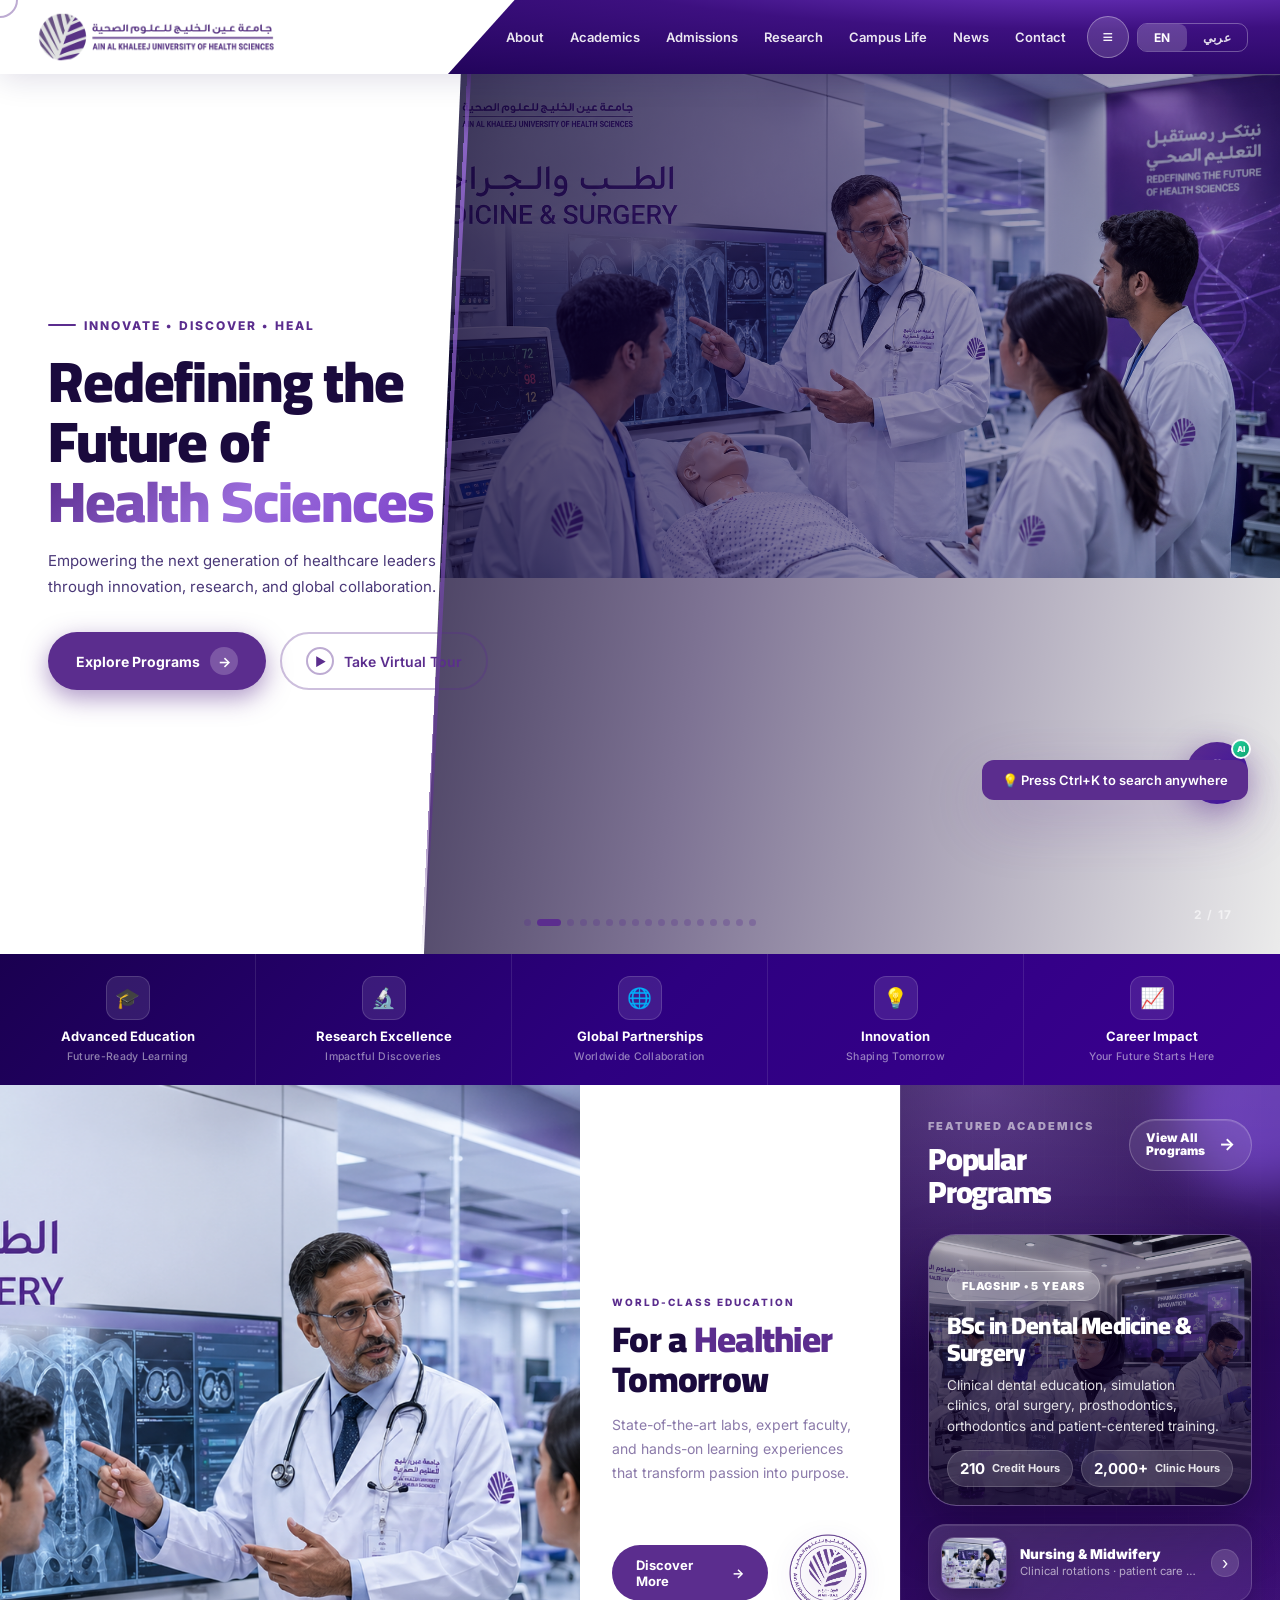
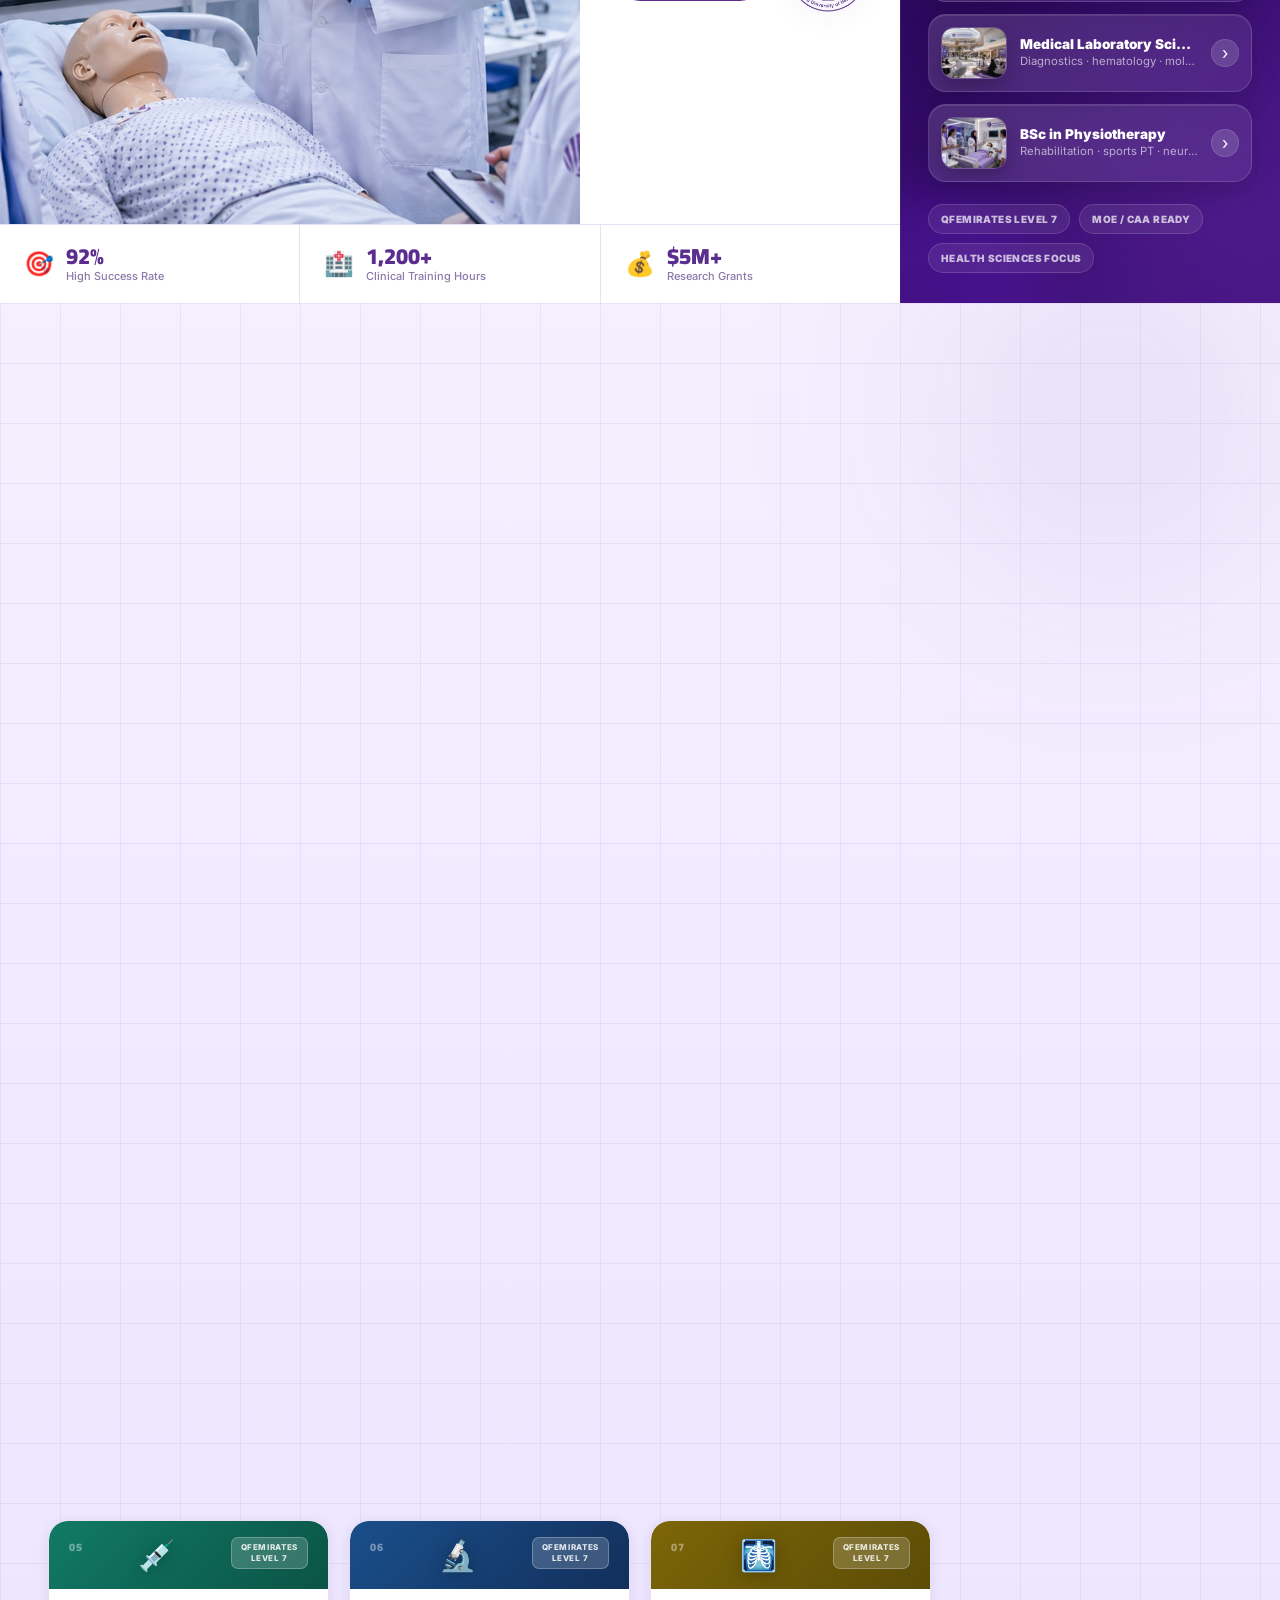
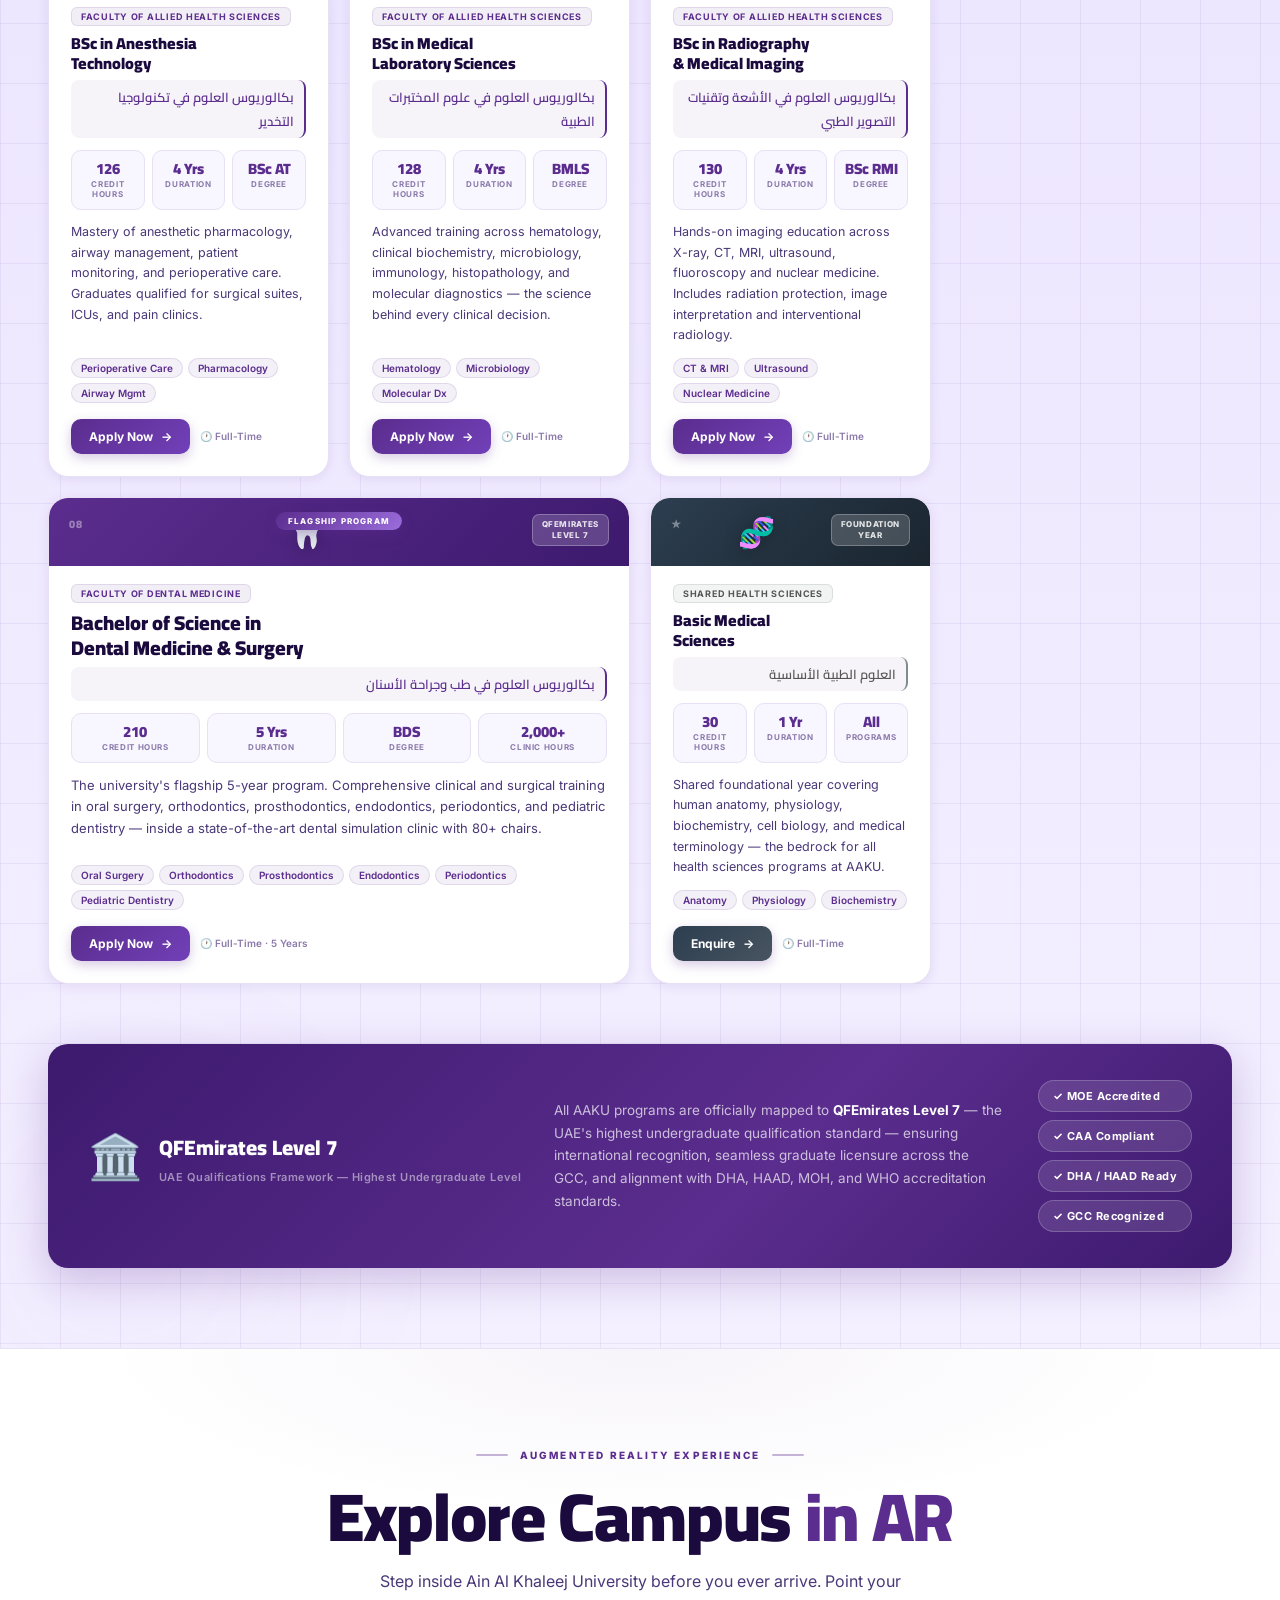
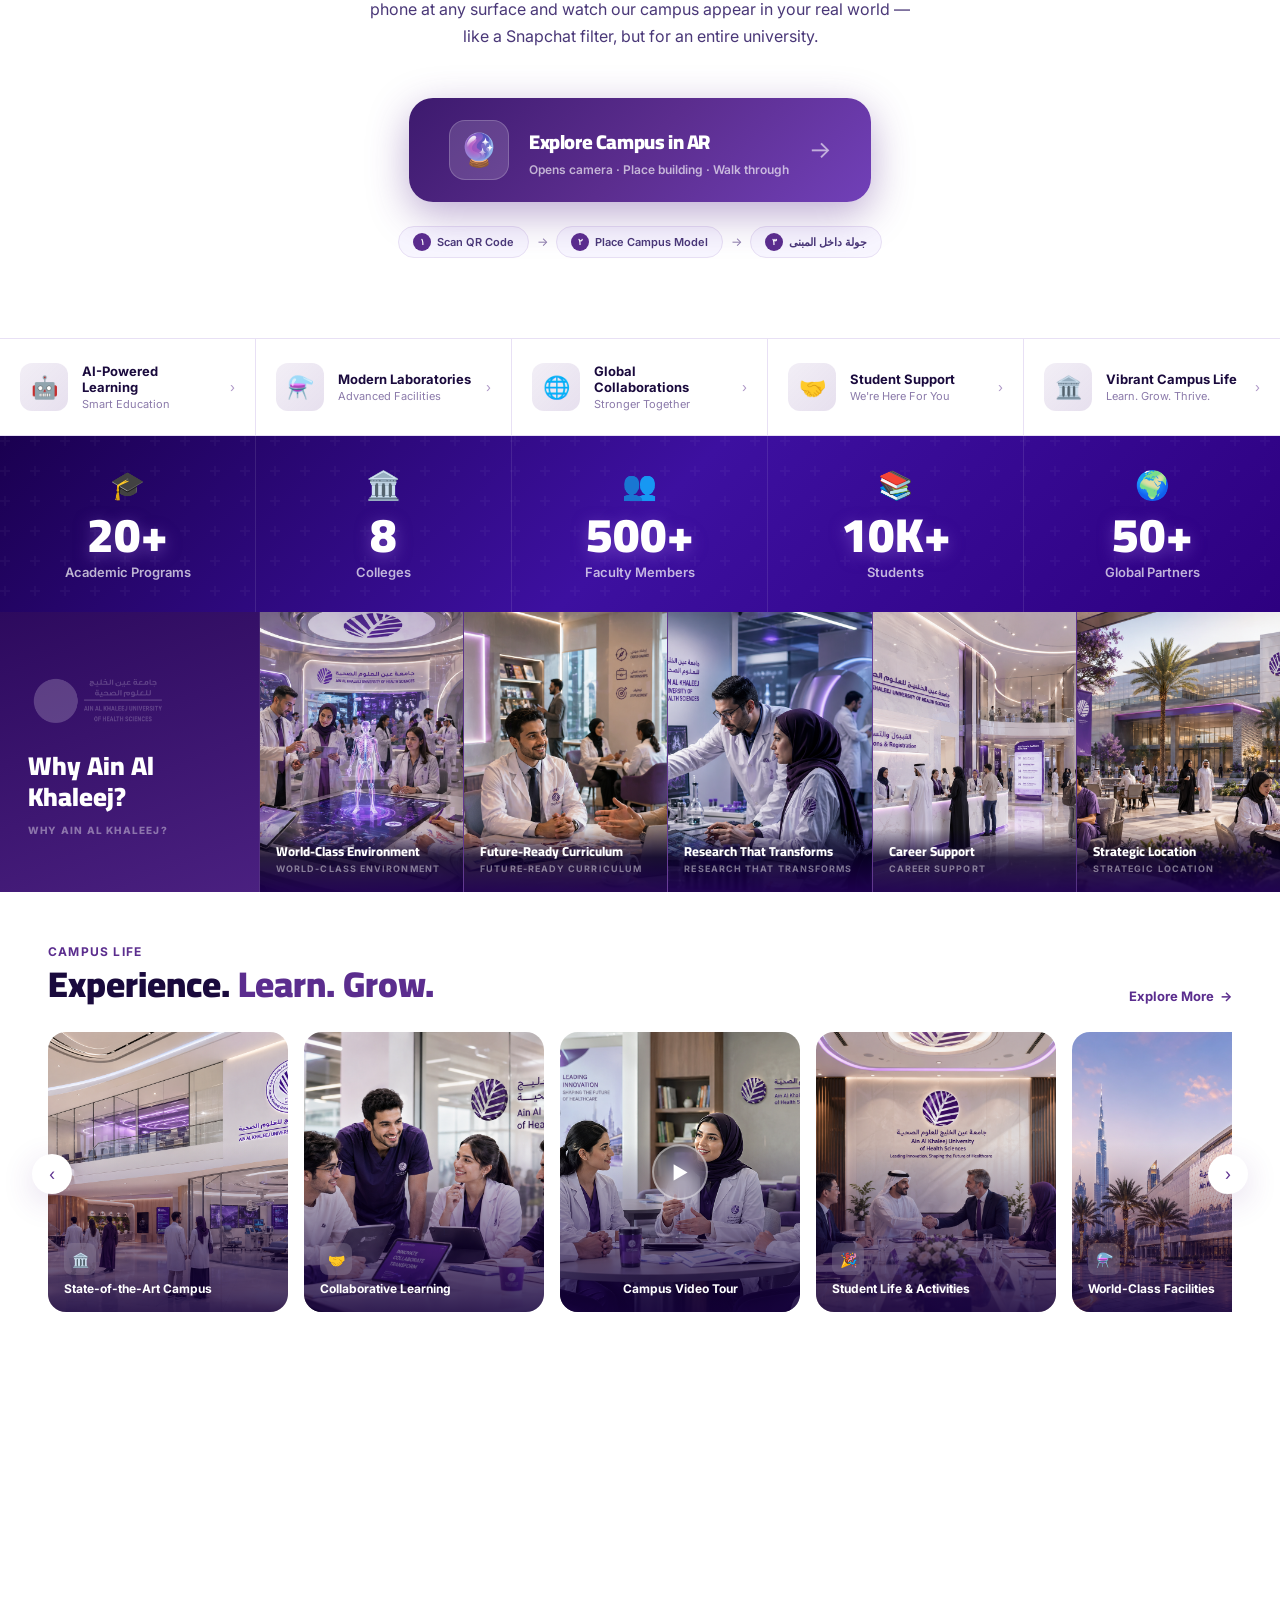
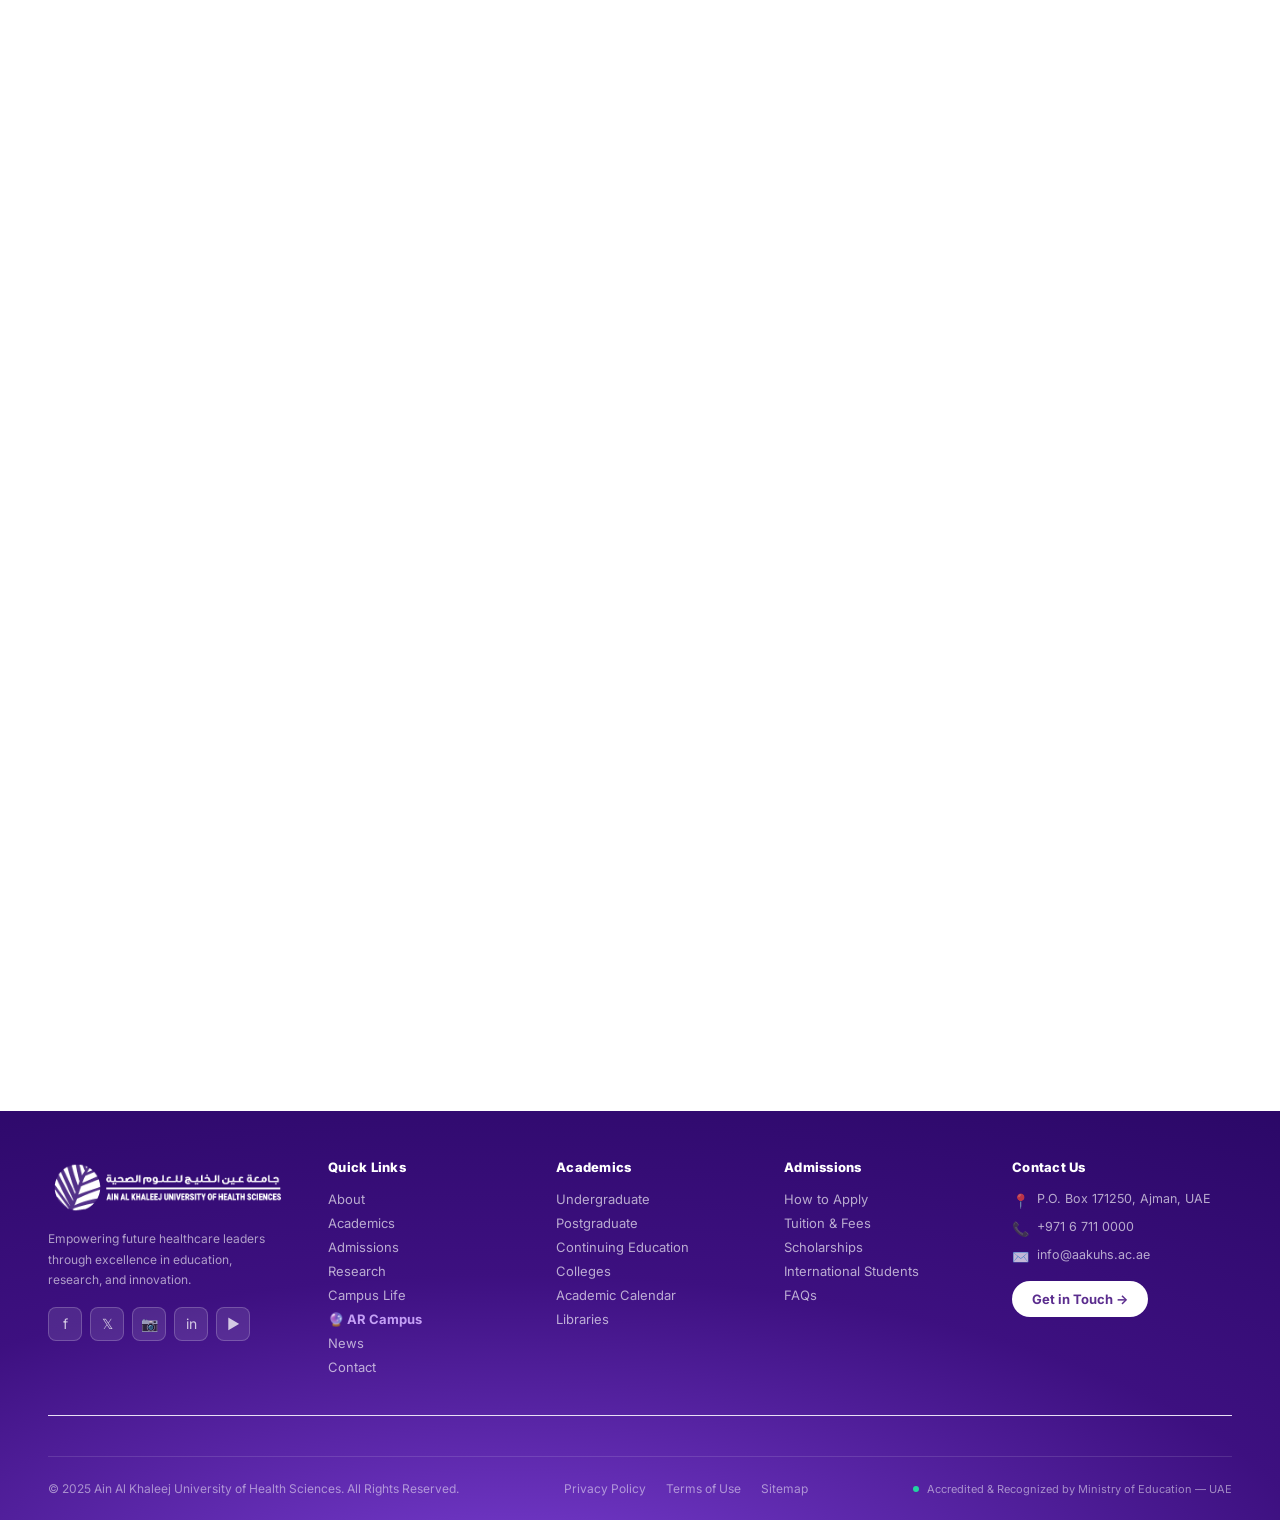
==== commit e969c13a: "Add files via upload" ====
--- a/index.html
+++ b/index.html
@@ -165,110 +165,161 @@
 }
 
 /* ═══════════════════════════════════════
-   NAV — EXACT MATCH
+   NAV — DIAGONAL SPLIT (WHITE LEFT / PURPLE RIGHT)
 ═══════════════════════════════════════ */
 .nav{
   position:sticky;top:0;z-index:1000;
-  background:radial-gradient(ellipse 160% 200% at 60% -40%, #7b3fd4 0%, #3d1080 40%, #1a0050 100%);
+  background:#ffffff;
   border-bottom:none;
-  box-shadow:0 4px 32px rgba(20,0,80,.35);
-  padding:0 32px;
+  box-shadow:0 4px 32px rgba(20,0,80,.14);
+  padding:0;
   display:flex;align-items:center;
   height:74px;
   transition:box-shadow .3s;
   gap:0;
-}
-.nav.scrolled{box-shadow:0 6px 40px rgba(20,0,80,.45)}
-.nav-logo{display:flex;align-items:center;flex-shrink:0}
-.nav-logo img{height:60px;width:auto;object-fit:contain;transition:transform .3s}
+  overflow:hidden;
+}
+/* Purple right panel — clips diagonally on left edge */
+.nav::before{
+  content:'';
+  position:absolute;
+  top:0;right:0;bottom:0;
+  width:65%;
+  background:radial-gradient(ellipse 160% 200% at 80% -40%, #7b3fd4 0%, #3d1080 40%, #1a0050 100%);
+  clip-path:polygon(8% 0%, 100% 0%, 100% 100%, 0% 100%);
+  z-index:0;
+}
+.nav.scrolled{box-shadow:0 6px 40px rgba(20,0,80,.22)}
+
+/* Logo sits on WHITE side */
+.nav-logo{
+  display:flex;align-items:center;flex-shrink:0;
+  position:relative;z-index:2;
+  padding-left:32px;padding-right:16px;
+}
+.nav-logo img{height:56px;width:auto;object-fit:contain;transition:transform .3s}
 .nav-logo:hover img{transform:scale(1.03)}
-.nav-links{display:flex;align-items:center;gap:0;flex:1;padding-left:24px}
+
+/* Nav links sit on PURPLE side */
+.nav-links{
+  display:flex;align-items:center;gap:0;flex:1;
+  justify-content:flex-end;
+  padding-right:8px;
+  position:relative;z-index:2;
+}
 .nav-links a{
-  padding:8px 14px;border-radius:8px;
-  font-size:13px;font-weight:600;color:rgba(255,255,255,0.88);
+  padding:8px 13px;border-radius:8px;
+  font-size:13px;font-weight:600;color:rgba(255,255,255,.9);
   transition:all .25s;position:relative;white-space:nowrap;
 }
 .nav-links a::after{
   content:'';position:absolute;bottom:6px;left:50%;right:50%;
-  height:2px;background:rgba(255,255,255,0.7);border-radius:99px;
+  height:2px;background:rgba(255,255,255,.7);border-radius:99px;
   transition:left .3s,right .3s;
 }
-.nav-links a:hover{color:#fff;background:rgba(255,255,255,.08)}
-.nav-links a:hover::after{left:14px;right:14px}
-.nav-right{display:flex;align-items:center;gap:8px;flex-shrink:0;margin-left:auto}
+.nav-links a:hover{color:#fff;background:rgba(255,255,255,.1)}
+.nav-links a:hover::after{left:13px;right:13px}
+
+/* Right controls on PURPLE side */
+.nav-right{
+  display:flex;align-items:center;gap:8px;flex-shrink:0;
+  position:relative;z-index:2;
+  padding-right:32px;
+}
 .lang-wrap{display:flex;border-radius:10px;overflow:hidden;border:1.5px solid rgba(255,255,255,.3)}
 .lang-btn{
   padding:6px 16px;font-size:12px;font-weight:700;
-  background:transparent;border:none;color:rgba(255,255,255,.8);
+  background:transparent;border:none;color:rgba(255,255,255,.85);
   transition:all .25s;letter-spacing:.03em;
 }
-.lang-btn.active{background:rgba(255,255,255,.18);color:#fff;border-radius:8px}
+.lang-btn.active{background:rgba(255,255,255,.2);color:#fff;border-radius:8px}
 .nav-menu-toggle{
   display:none;width:40px;height:40px;border-radius:8px;
-  background:var(--purple);border:none;color:#fff;
+  background:rgba(255,255,255,.15);border:none;color:#fff;
   font-size:18px;align-items:center;justify-content:center;
   margin-left:8px;
 }
 .nav-cta-btn{
   background:rgba(255,255,255,.15);color:#fff;
-  border:1.5px solid rgba(255,255,255,.3);border-radius:50%;
+  border:1.5px solid rgba(255,255,255,.35);border-radius:50%;
   display:flex;align-items:center;justify-content:center;
   width:42px;height:42px;
   transition:all .25s;font-size:18px;
 }
-.nav-cta-btn:hover{background:rgba(255,255,255,.25);transform:scale(1.06)}
-
-/* ═══════════════════════════════════════
-   HERO — EXACT MATCH
+.nav-cta-btn:hover{background:rgba(255,255,255,.28);transform:scale(1.06)}
+
+/* ═══════════════════════════════════════
+   HERO — DIAGONAL SPLIT (WHITE LEFT / PHOTO RIGHT)
 ═══════════════════════════════════════ */
 .hero{
   position:relative;min-height:880px;
-  background:linear-gradient(135deg,#0d0025 0%,#1a0050 30%,#2d0080 60%,#3d10a0 80%,#5b1db0 100%);
+  background:#ffffff;
   overflow:hidden;display:flex;align-items:stretch;
 }
+/* Photo slideshow only covers the RIGHT side via clip-path */
 .hero-bg-img{
-  position:absolute;inset:0;width:100%;height:100%;
+  position:absolute;
+  top:0;right:0;bottom:0;
+  width:70%;
   object-fit:cover;object-position:center top;
   opacity:0;transition:opacity 1.4s ease,transform 10s ease;transform:scale(1.08);
+  clip-path:polygon(6% 0%, 100% 0%, 100% 100%, 0% 100%);
 }
 .hero-bg-img.active{opacity:1;transform:scale(1)}
+/* Dark overlay only on the right (photo) side */
 .hero-overlay{
-  position:absolute;inset:0;
-  background:linear-gradient(100deg,rgba(10,0,40,.88) 0%,rgba(20,0,60,.68) 35%,rgba(40,0,100,.25) 65%,rgba(0,0,0,.12) 100%);
+  position:absolute;
+  top:0;right:0;bottom:0;
+  width:70%;
+  background:linear-gradient(100deg,rgba(10,0,40,.82) 0%,rgba(20,0,60,.55) 40%,rgba(0,0,0,.08) 100%);
+  clip-path:polygon(6% 0%, 100% 0%, 100% 100%, 0% 100%);
   z-index:1;
 }
+/* White left panel — subtle purple accent line on right edge */
+.hero::after{
+  content:'';
+  position:absolute;
+  top:0;left:0;bottom:0;
+  width:36%;
+  background:#ffffff;
+  z-index:1;
+  clip-path:polygon(0% 0%, 100% 0%, 92% 100%, 0% 100%);
+}
 /* Slide progress bar */
-.hero-progress{position:absolute;bottom:0;left:0;height:3px;z-index:4;background:linear-gradient(90deg,#c4a0f5,#7140b8);width:0%;border-radius:0 3px 3px 0;}
+.hero-progress{position:absolute;bottom:0;left:0;height:3px;z-index:5;background:linear-gradient(90deg,#c4a0f5,#7140b8);width:0%;border-radius:0 3px 3px 0;}
 /* Slide counter */
-.hero-slide-counter{position:absolute;bottom:32px;right:48px;z-index:3;font-size:12px;font-weight:700;color:rgba(255,255,255,.5);letter-spacing:.1em;}
+.hero-slide-counter{position:absolute;bottom:32px;right:48px;z-index:5;font-size:12px;font-weight:700;color:rgba(255,255,255,.6);letter-spacing:.1em;}
 .hero-inner{
-  position:relative;z-index:2;
+  position:relative;z-index:3;
   width:100%;max-width:1400px;margin:0 auto;
   padding:90px 48px 110px;
   display:flex;align-items:center;justify-content:space-between;gap:24px;
 }
-/* LEFT content */
-.hero-left{flex:1;max-width:560px}
+/* LEFT content — sits on WHITE background */
+.hero-left{
+  flex:1;max-width:520px;
+  position:relative;z-index:3;
+}
 .hero-eyebrow{
-  color:rgba(255,255,255,.75);font-size:12px;font-weight:700;
+  color:var(--purple);font-size:12px;font-weight:800;
   letter-spacing:.18em;text-transform:uppercase;margin-bottom:18px;
   display:flex;align-items:center;gap:8px;
 }
-.hero-eyebrow::before{content:'';width:28px;height:2px;background:var(--violet-light);border-radius:99px}
+.hero-eyebrow::before{content:'';width:28px;height:2px;background:var(--purple);border-radius:99px}
 .hero-h1{
   font-family:'Cairo',sans-serif;
-  font-size:clamp(38px,5vw,68px);line-height:1.05;
-  font-weight:900;color:#fff;margin-bottom:16px;
+  font-size:clamp(36px,4.5vw,62px);line-height:1.05;
+  font-weight:900;color:var(--text-dark);margin-bottom:16px;
   letter-spacing:-.02em;
 }
 .hero-h1 .highlight{
-  background:linear-gradient(135deg,#c4a0f5,#a06ee8,#7b3fc8);
+  background:linear-gradient(135deg,#5b2d8e,#9b6ddc,#7b3fc8);
   -webkit-background-clip:text;-webkit-text-fill-color:transparent;background-clip:text;
   display:inline-block;
 }
 .hero-sub{
-  color:rgba(255,255,255,.7);font-size:16px;line-height:1.7;
-  margin-bottom:32px;font-weight:400;max-width:460px;
+  color:var(--text-mid);font-size:15px;line-height:1.75;
+  margin-bottom:32px;font-weight:400;max-width:440px;
 }
 .hero-btns{display:flex;gap:14px;flex-wrap:wrap}
 .btn-primary{
@@ -296,15 +347,15 @@
 .btn-primary:hover .btn-arrow{transform:translateX(3px)}
 .btn-outline{
   display:inline-flex;align-items:center;gap:10px;
-  background:rgba(255,255,255,.1);color:#fff;
-  border:2px solid rgba(255,255,255,.3);border-radius:50px;
+  background:transparent;color:var(--purple);
+  border:2px solid rgba(91,45,142,.3);border-radius:50px;
   padding:13px 24px;font-size:14px;font-weight:600;
-  transition:all .3s;backdrop-filter:blur(8px);white-space:nowrap;
-}
-.btn-outline:hover{background:rgba(255,255,255,.18);border-color:rgba(255,255,255,.6);transform:translateY(-2px)}
+  transition:all .3s;white-space:nowrap;
+}
+.btn-outline:hover{background:rgba(91,45,142,.06);border-color:var(--purple);transform:translateY(-2px)}
 .btn-outline .play-icon{
   width:28px;height:28px;border-radius:50%;
-  border:2px solid rgba(255,255,255,.5);
+  border:2px solid rgba(91,45,142,.4);
   display:flex;align-items:center;justify-content:center;font-size:12px;
 }
 
@@ -348,15 +399,15 @@
 /* Slideshow dots */
 .hero-dots{
   position:absolute;bottom:28px;left:50%;transform:translateX(-50%);
-  z-index:3;display:flex;gap:6px;align-items:center;
+  z-index:5;display:flex;gap:6px;align-items:center;
   max-width:280px;flex-wrap:wrap;justify-content:center;
 }
 .hero-dot{
   width:7px;height:7px;border-radius:99px;
-  background:rgba(255,255,255,.3);border:none;
+  background:rgba(91,45,142,.3);border:none;
   transition:width .35s,background .35s;flex-shrink:0;
 }
-.hero-dot.active{width:24px;background:rgba(255,255,255,.9)}
+.hero-dot.active{width:24px;background:var(--purple)}
 
 /* ═══════════════════════════════════════
    CHAIRMAN'S WORD — IMAGE ONLY
@@ -1045,6 +1096,16 @@
   .why-card{flex:0 0 50%;min-height:180px}
   .nav-links{display:none}
   .nav-menu-toggle{display:flex}
+  .nav::before{width:55%;clip-path:polygon(14% 0%, 100% 0%, 100% 100%, 0% 100%)}
+  .hero-bg-img,.hero-overlay{width:100%;clip-path:none}
+  .hero::after{display:none}
+  .hero{background:#0d0025}
+  .hero-eyebrow{color:rgba(255,255,255,.8)}
+  .hero-h1{color:#fff}
+  .hero-h1 .highlight{background:linear-gradient(135deg,#c4a0f5,#a06ee8,#7b3fc8);-webkit-background-clip:text;-webkit-text-fill-color:transparent;background-clip:text}
+  .hero-sub{color:rgba(255,255,255,.75)}
+  .btn-outline{color:#fff;border-color:rgba(255,255,255,.4)}
+  .btn-outline .play-icon{border-color:rgba(255,255,255,.5)}
   .hero-inner{flex-direction:column;padding:40px 24px 56px}
   .hero-right{width:100%}
   .pillars-bar{grid-template-columns:repeat(2,1fr)}
@@ -1803,6 +1864,29 @@
   .ar-btn-main{font-size:17px}
 }
 
+
+/* ═══════════════════════════════════════
+   DIAGONAL ACCENT LINE — nav to hero
+═══════════════════════════════════════ */
+.nav-hero-wrap{
+  position:relative;
+}
+/* Continuous thin diagonal highlight line from nav through hero */
+.nav-hero-wrap::before{
+  content:'';
+  position:absolute;
+  top:0;bottom:0;
+  /* positioned at the diagonal cut point ~35% from left */
+  left:calc(35% - 2px);
+  width:4px;
+  background:linear-gradient(180deg,rgba(91,45,142,.0) 0%,rgba(91,45,142,.5) 8%,rgba(155,109,220,.8) 15%,rgba(91,45,142,.6) 85%,rgba(91,45,142,.0) 100%);
+  transform:skewX(-3deg);
+  z-index:10;
+  pointer-events:none;
+}
+@media(max-width:900px){
+  .nav-hero-wrap::before{display:none}
+}
 </style>
 </head>
 <body>
@@ -1873,9 +1957,10 @@
 <!-- ════════════════════════
      NAV
 ════════════════════════ -->
+<div class="nav-hero-wrap">
 <header class="nav" id="mainNav">
   <a href="#home" class="nav-logo" aria-label="Ain Al Khaleej University Home">
-    <img src="assets/img/logo-white.png" alt="Ain Al Khaleej University of Health Sciences">
+    <img src="assets/img/logo-full-new.png" alt="Ain Al Khaleej University of Health Sciences" style="height:52px">
   </a>
   <nav class="nav-links" aria-label="Main navigation">
     <a href="#about" data-i18n="nav_about">About</a>
@@ -1946,6 +2031,7 @@
   <div class="hero-dots" id="heroDots"></div>
   <div class="hero-slide-counter" id="slideCounter">1 / 17</div>
 </section>
+</div><!-- /nav-hero-wrap -->
 
 <!-- ════════════════════════
      PILLARS BAR
@@ -3349,12 +3435,21 @@
   });
 });
 
+/* ═════════ AR CAMPUS LAUNCH ═════════ */
+(function initARLaunch(){
+  const openBtn = document.getElementById('arOpenModal');
+  if(!openBtn) return;
+  openBtn.addEventListener('click', ()=>{
+    // Open the dedicated AR page — real camera WebXR experience
+    window.location.href = 'campus-ar.html';
+  });
+})();
+
 /* ═════════ AR MODAL ═════════ */
 (function initAR(){
   const overlay=document.getElementById('arModalOverlay');
-  const openBtn=document.getElementById('arOpenModal');
   const closeBtn=document.getElementById('arModalClose');
-  if(!overlay||!openBtn) return;
+  if(!overlay) return;
 
   function openModal(){
     overlay.classList.add('open');
@@ -3365,7 +3460,6 @@
     overlay.classList.remove('open');
     document.body.style.overflow='';
   }
-  openBtn.addEventListener('click',openModal);
   closeBtn.addEventListener('click',closeModal);
   overlay.addEventListener('click',e=>{ if(e.target===overlay) closeModal(); });
   document.addEventListener('keydown',e=>{ if(e.key==='Escape') closeModal(); });
@@ -3766,20 +3860,6 @@
         </button>
       </div>
     </div>
-
-    <model-viewer
-      id="campusModelViewer"
-      src="assets/university-campus.glb"
-      ios-src="assets/university-campus.usdz"
-      ar
-      ar-modes="webxr scene-viewer quick-look"
-      camera-controls
-      auto-rotate
-      shadow-intensity="1"
-      exposure="1"
-      style="width:1px;height:1px;opacity:0;position:absolute;pointer-events:none;left:-9999px;top:-9999px;"
-      alt="Ain Al Khaleej University Campus 3D AR Model">
-    </model-viewer>
     <div class="ar-modal-note">
       <span class="ar-modal-note-icon">ℹ️</span>
       <span>Best experienced on iOS 12+ or Android 8+ with ARCore support. Requires a device with camera access and a flat surface to place the model.</span>
@@ -3787,161 +3867,5 @@
   </div>
 </div>
 
-
-<script>
-/* ═══════════════════════════════════════
-   FINAL AR CAMPUS FIX — MODAL + QR + DIRECT AR
-═══════════════════════════════════════ */
-(function finalARCampusFix(){
-  function isIOS(){
-    return /iPad|iPhone|iPod/.test(navigator.userAgent) ||
-      (navigator.platform === 'MacIntel' && navigator.maxTouchPoints > 1);
-  }
-
-  function basePath(){
-    return window.location.href.split('#')[0].split('?')[0].replace(/[^\/]*$/, '');
-  }
-
-  const AR_PAGE_URL = basePath() + 'index.html?ar=1';
-  const GLB_URL = basePath() + 'assets/university-campus.glb';
-  const USDZ_URL = basePath() + 'assets/university-campus.usdz';
-
-  function toast(msg){
-    if(typeof showToast === 'function') showToast(msg);
-    else console.log(msg);
-  }
-
-  function ensureQR(){
-    const frame = document.querySelector('.ar-qr-inner');
-    const canvas = document.getElementById('qrCanvas');
-    if(!frame || frame.dataset.finalQr === '1') return;
-    frame.dataset.finalQr = '1';
-    if(canvas) canvas.style.display = 'none';
-
-    let old = document.getElementById('qrCodeDiv');
-    if(old) old.remove();
-
-    const div = document.createElement('div');
-    div.id = 'qrCodeDiv';
-    div.style.cssText = 'display:flex;align-items:center;justify-content:center;';
-    frame.appendChild(div);
-
-    if(typeof QRCode !== 'undefined'){
-      new QRCode(div, {
-        text: AR_PAGE_URL,
-        width: 180,
-        height: 180,
-        colorDark: '#5b2d8e',
-        colorLight: '#ffffff',
-        correctLevel: QRCode.CorrectLevel.H
-      });
-    } else if(canvas){
-      canvas.style.display = 'block';
-      const ctx = canvas.getContext('2d');
-      const size = 200;
-      ctx.fillStyle = '#fff';
-      ctx.fillRect(0,0,size,size);
-      ctx.fillStyle = '#5b2d8e';
-      ctx.font = 'bold 13px Arial';
-      ctx.textAlign = 'center';
-      ctx.fillText('AR QR library not loaded', size/2, 95);
-      ctx.fillText('Open: index.html?ar=1', size/2, 115);
-    }
-  }
-
-  async function launchAR(){
-    const mv = document.getElementById('campusModelViewer');
-    if(isIOS()){
-      window.location.href = USDZ_URL;
-      return;
-    }
-
-    if(mv){
-      mv.setAttribute('src', GLB_URL);
-      mv.setAttribute('ios-src', USDZ_URL);
-      mv.setAttribute('ar', '');
-      mv.setAttribute('ar-modes', 'webxr scene-viewer quick-look');
-      try{
-        if(typeof mv.activateAR === 'function'){
-          await mv.activateAR();
-          return;
-        }
-      }catch(err){
-        console.warn('model-viewer AR launch failed:', err);
-      }
-    }
-
-    window.location.href = 'intent://arvr.google.com/scene-viewer/1.0?file=' + encodeURIComponent(GLB_URL) +
-      '&mode=ar_preferred#Intent;scheme=https;package=com.google.ar.core;action=android.intent.action.VIEW;S.browser_fallback_url=' +
-      encodeURIComponent(GLB_URL) + ';end;';
-  }
-
-  function openModal(){
-    const overlay = document.getElementById('arModalOverlay');
-    if(!overlay) return;
-    overlay.classList.add('open');
-    document.body.style.overflow = 'hidden';
-    ensureQR();
-  }
-
-  function closeModal(){
-    const overlay = document.getElementById('arModalOverlay');
-    if(!overlay) return;
-    overlay.classList.remove('open');
-    document.body.style.overflow = '';
-  }
-
-  function bindAR(){
-    const openBtn = document.getElementById('arOpenModal');
-    const closeBtn = document.getElementById('arModalClose');
-    const overlay = document.getElementById('arModalOverlay');
-    const launchBtn = document.getElementById('arLaunchDirect');
-
-    if(openBtn && !openBtn.dataset.arFixed){
-      openBtn.dataset.arFixed = '1';
-      openBtn.addEventListener('click', function(e){
-        e.preventDefault();
-        openModal();
-      });
-    }
-
-    if(closeBtn && !closeBtn.dataset.arFixed){
-      closeBtn.dataset.arFixed = '1';
-      closeBtn.addEventListener('click', closeModal);
-    }
-
-    if(overlay && !overlay.dataset.arFixed){
-      overlay.dataset.arFixed = '1';
-      overlay.addEventListener('click', function(e){
-        if(e.target === overlay) closeModal();
-      });
-    }
-
-    if(launchBtn && !launchBtn.dataset.arFixed){
-      launchBtn.dataset.arFixed = '1';
-      launchBtn.addEventListener('click', function(e){
-        e.preventDefault();
-        launchAR();
-      });
-    }
-
-    document.addEventListener('keydown', function(e){
-      if(e.key === 'Escape') closeModal();
-    }, {once:false});
-
-    if(new URLSearchParams(window.location.search).get('ar') === '1'){
-      toast('🔮 Launching AR experience...');
-      setTimeout(launchAR, 650);
-    }
-  }
-
-  if(document.readyState === 'loading'){
-    document.addEventListener('DOMContentLoaded', bindAR);
-  } else {
-    bindAR();
-  }
-})();
-</script>
-
 </body>
 </html>
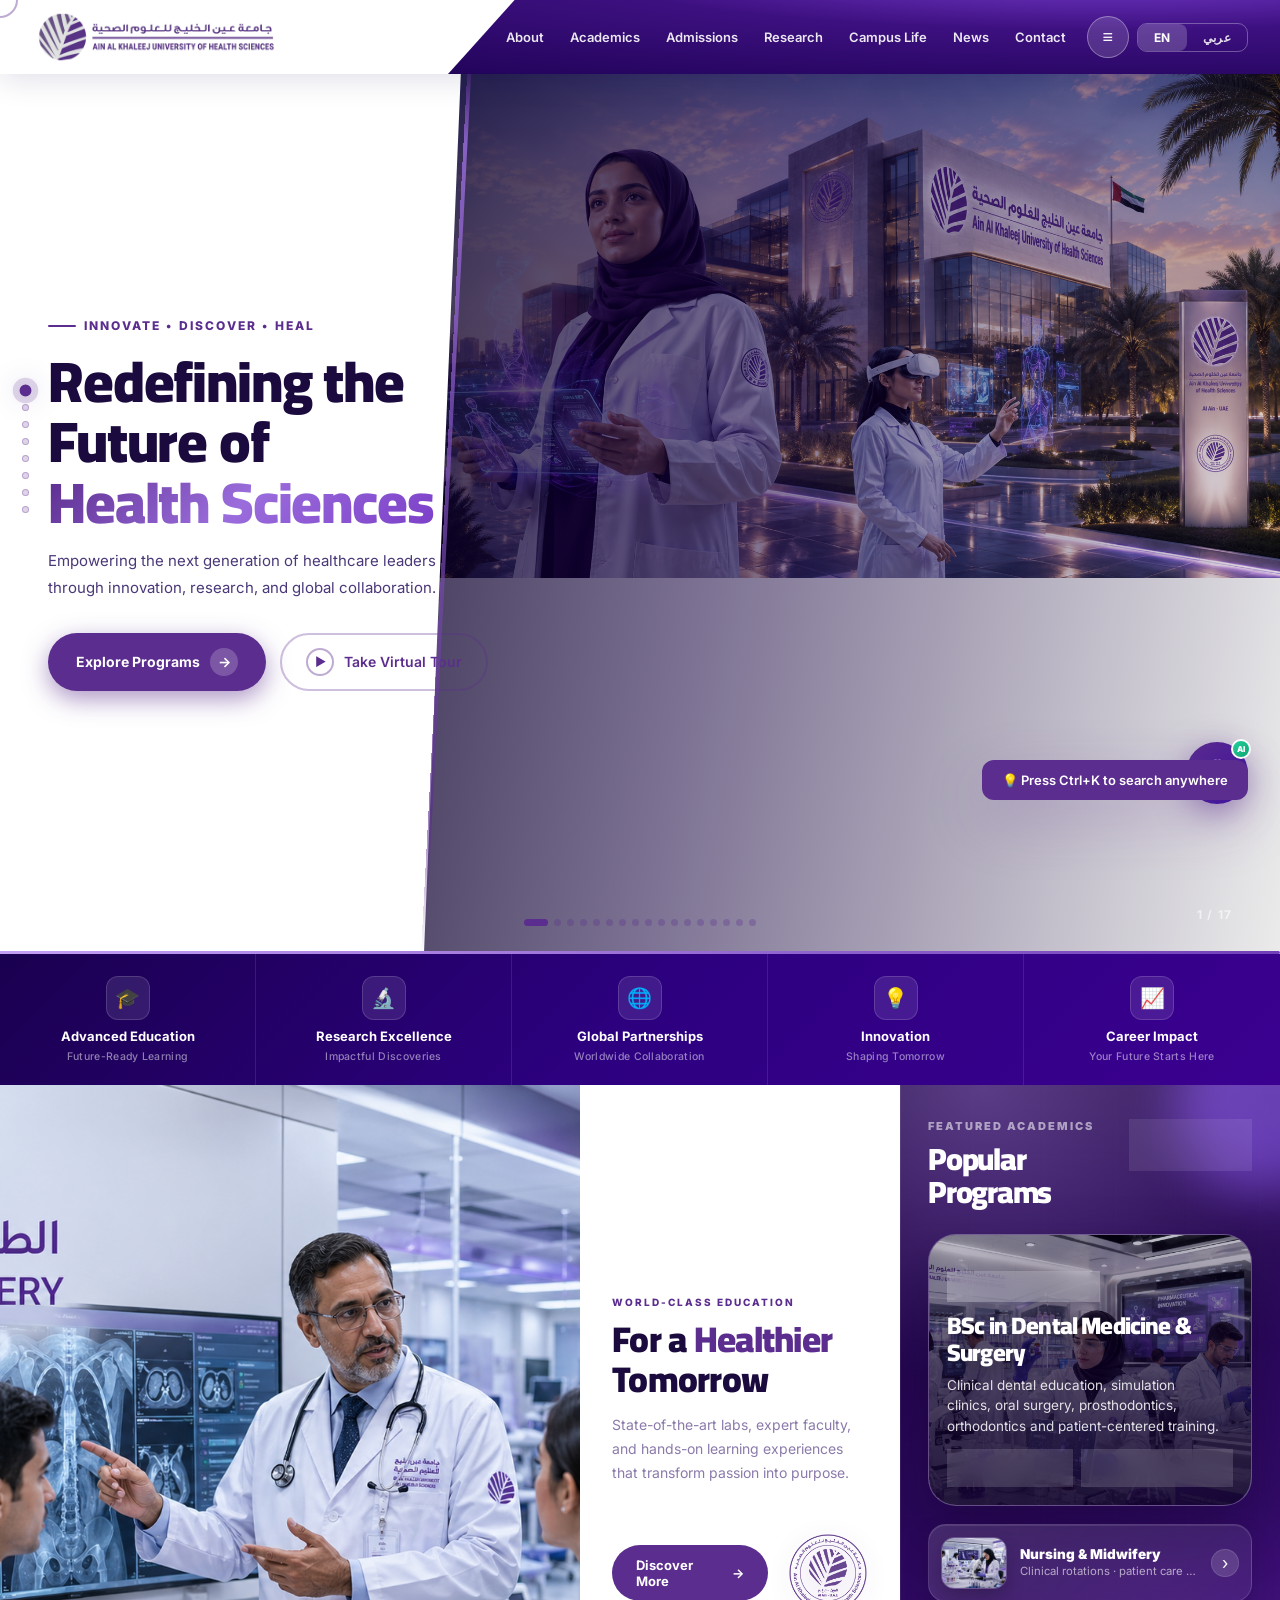
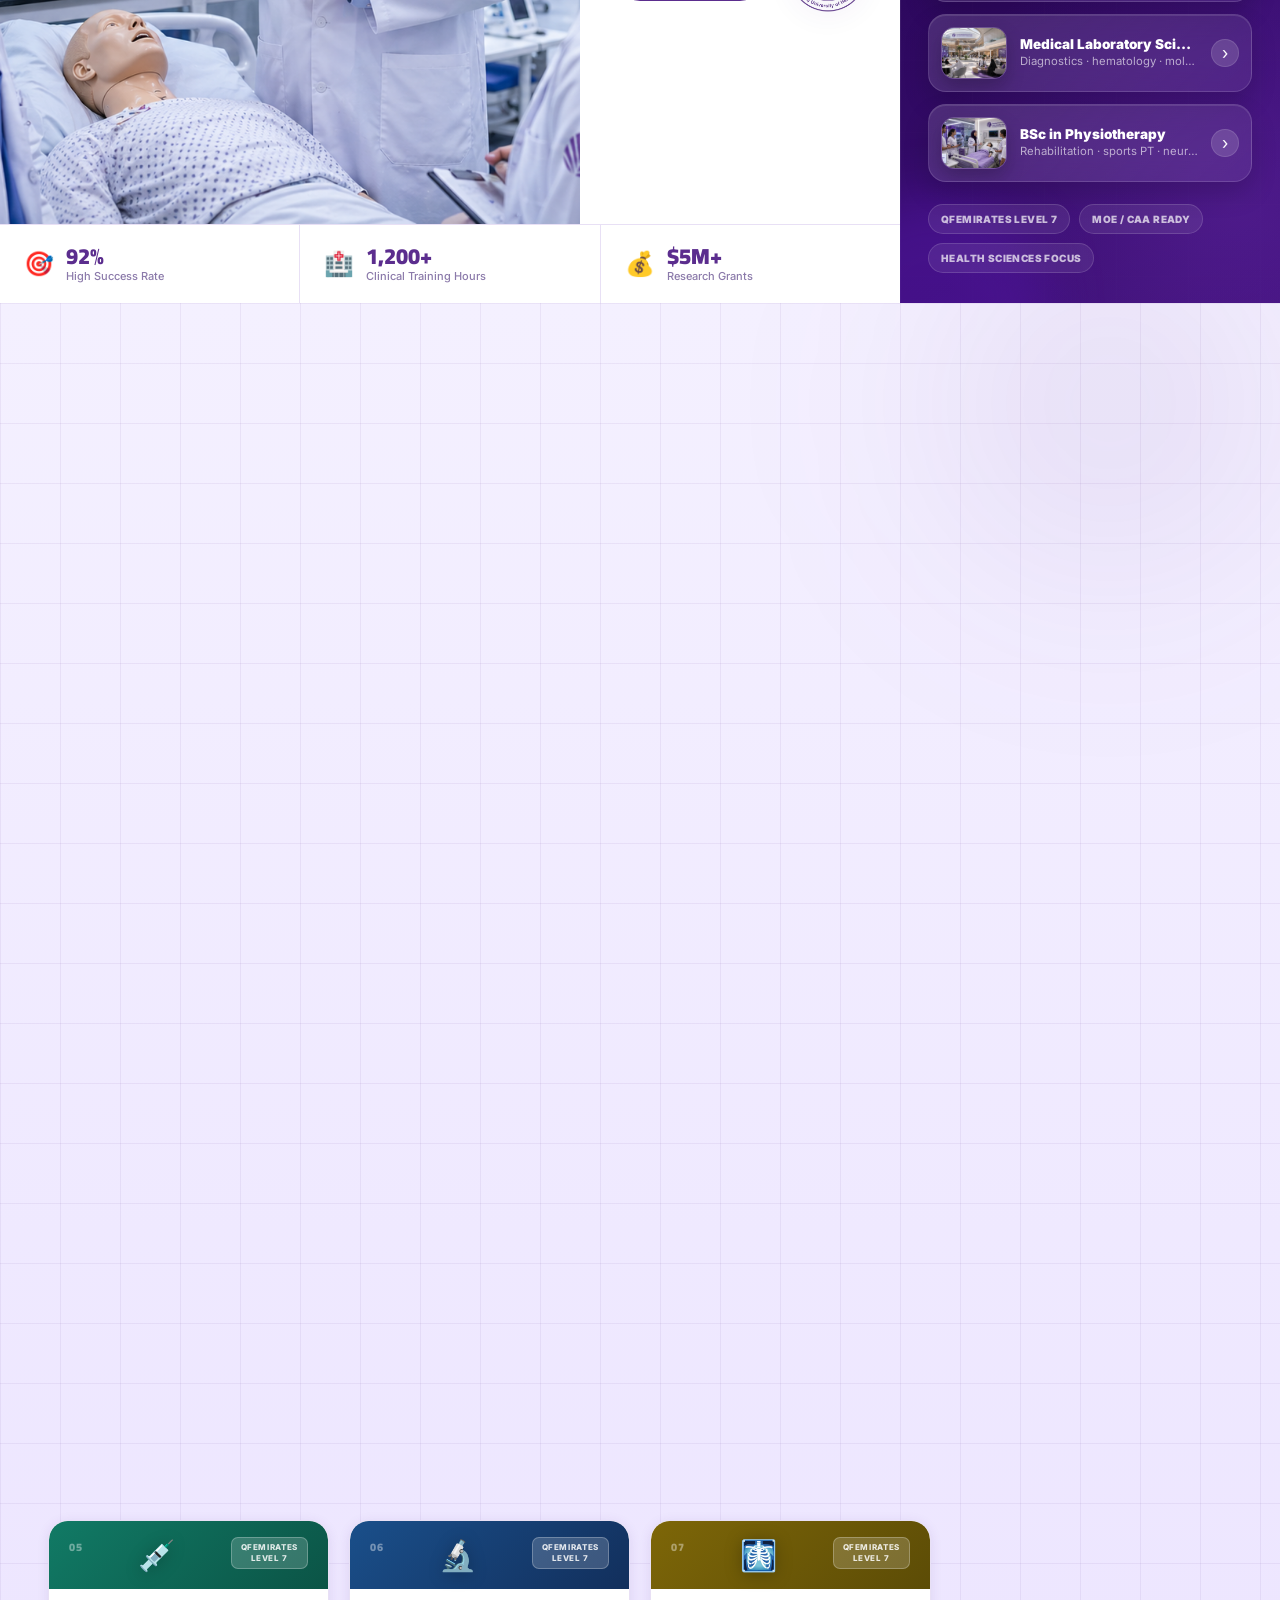
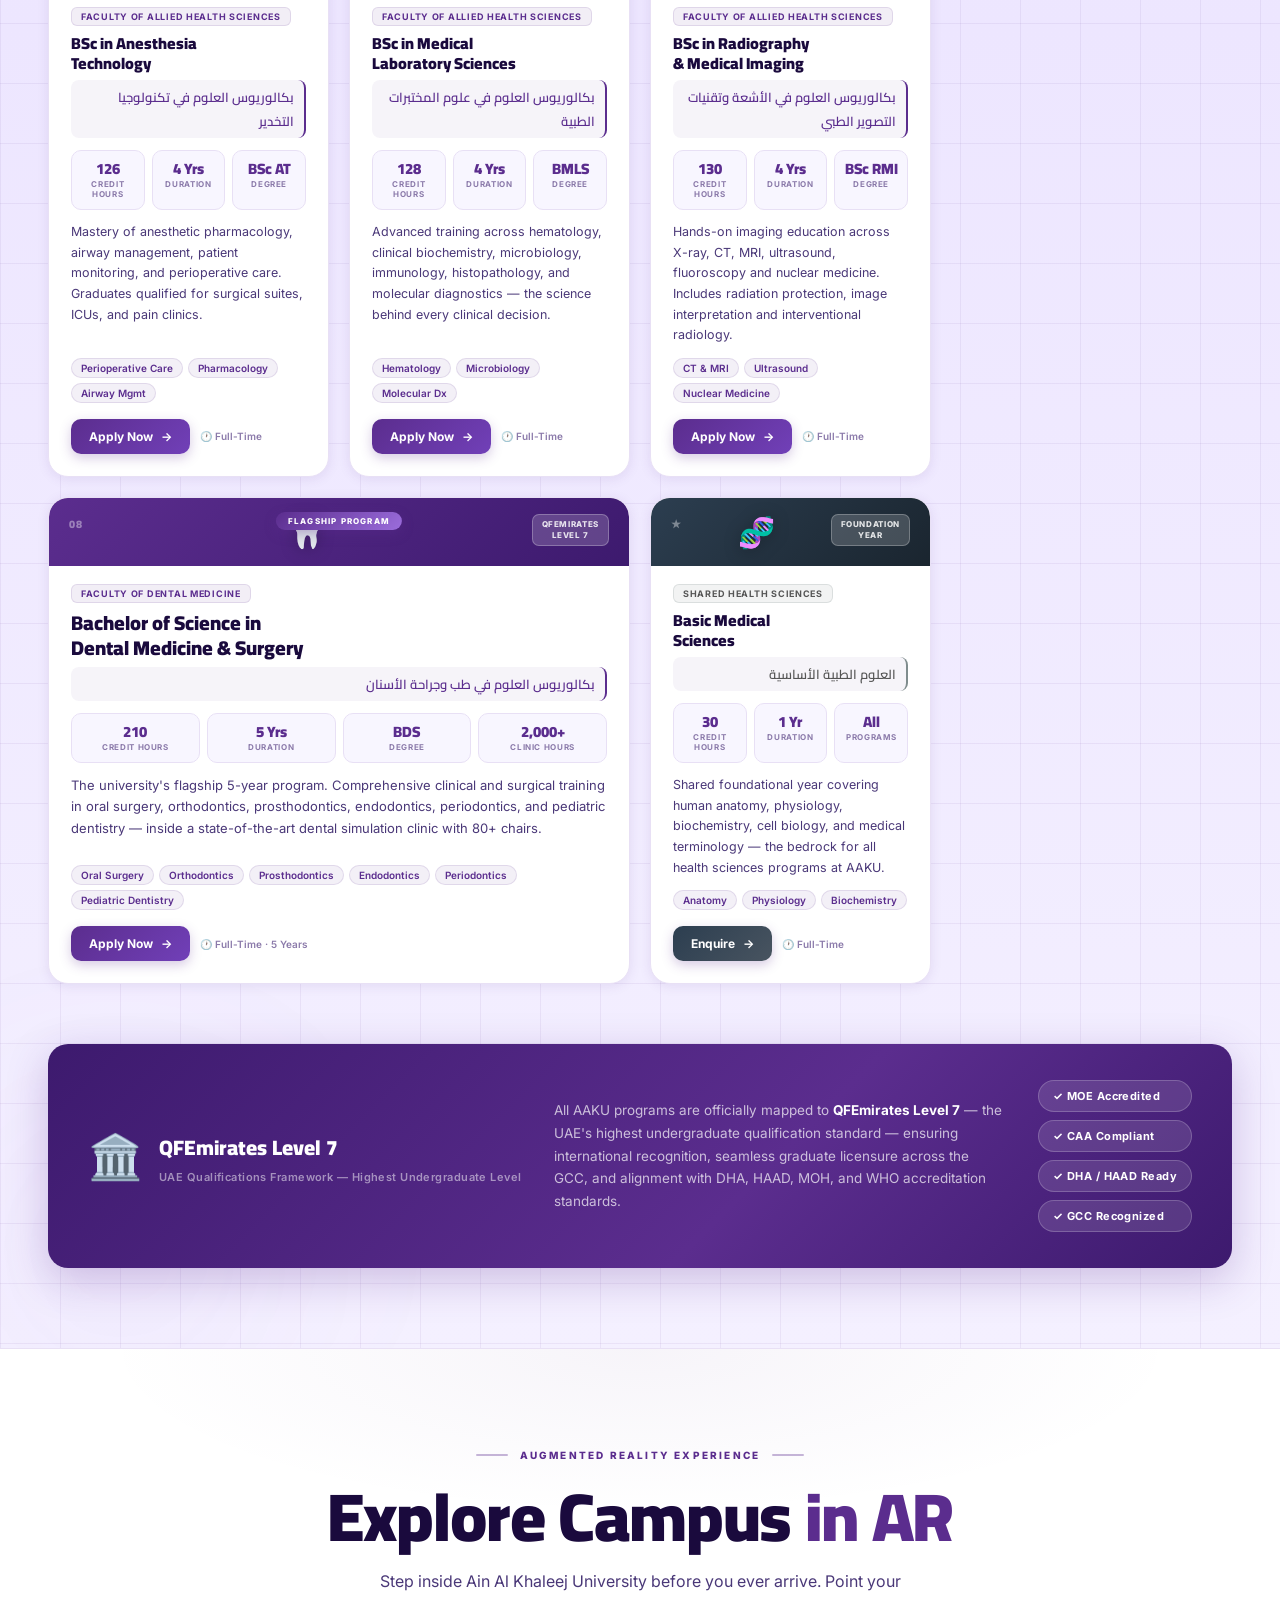
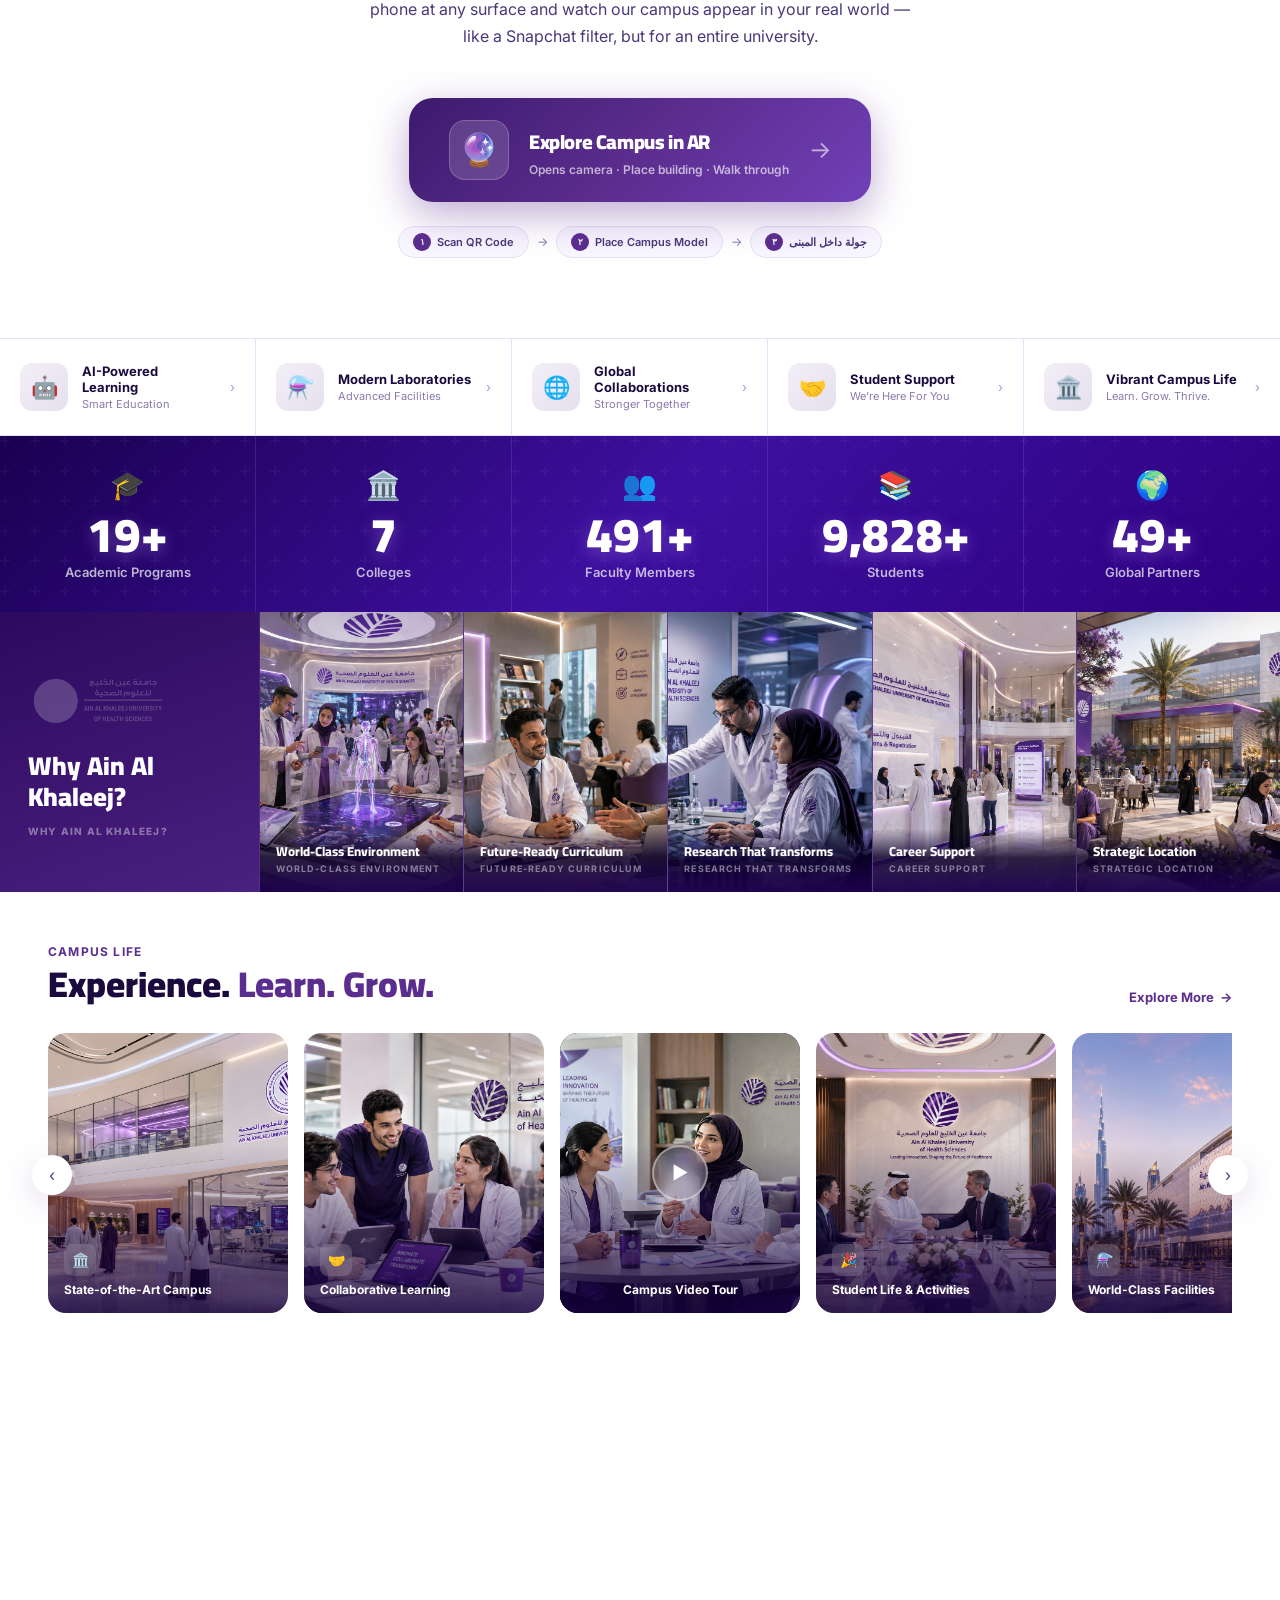
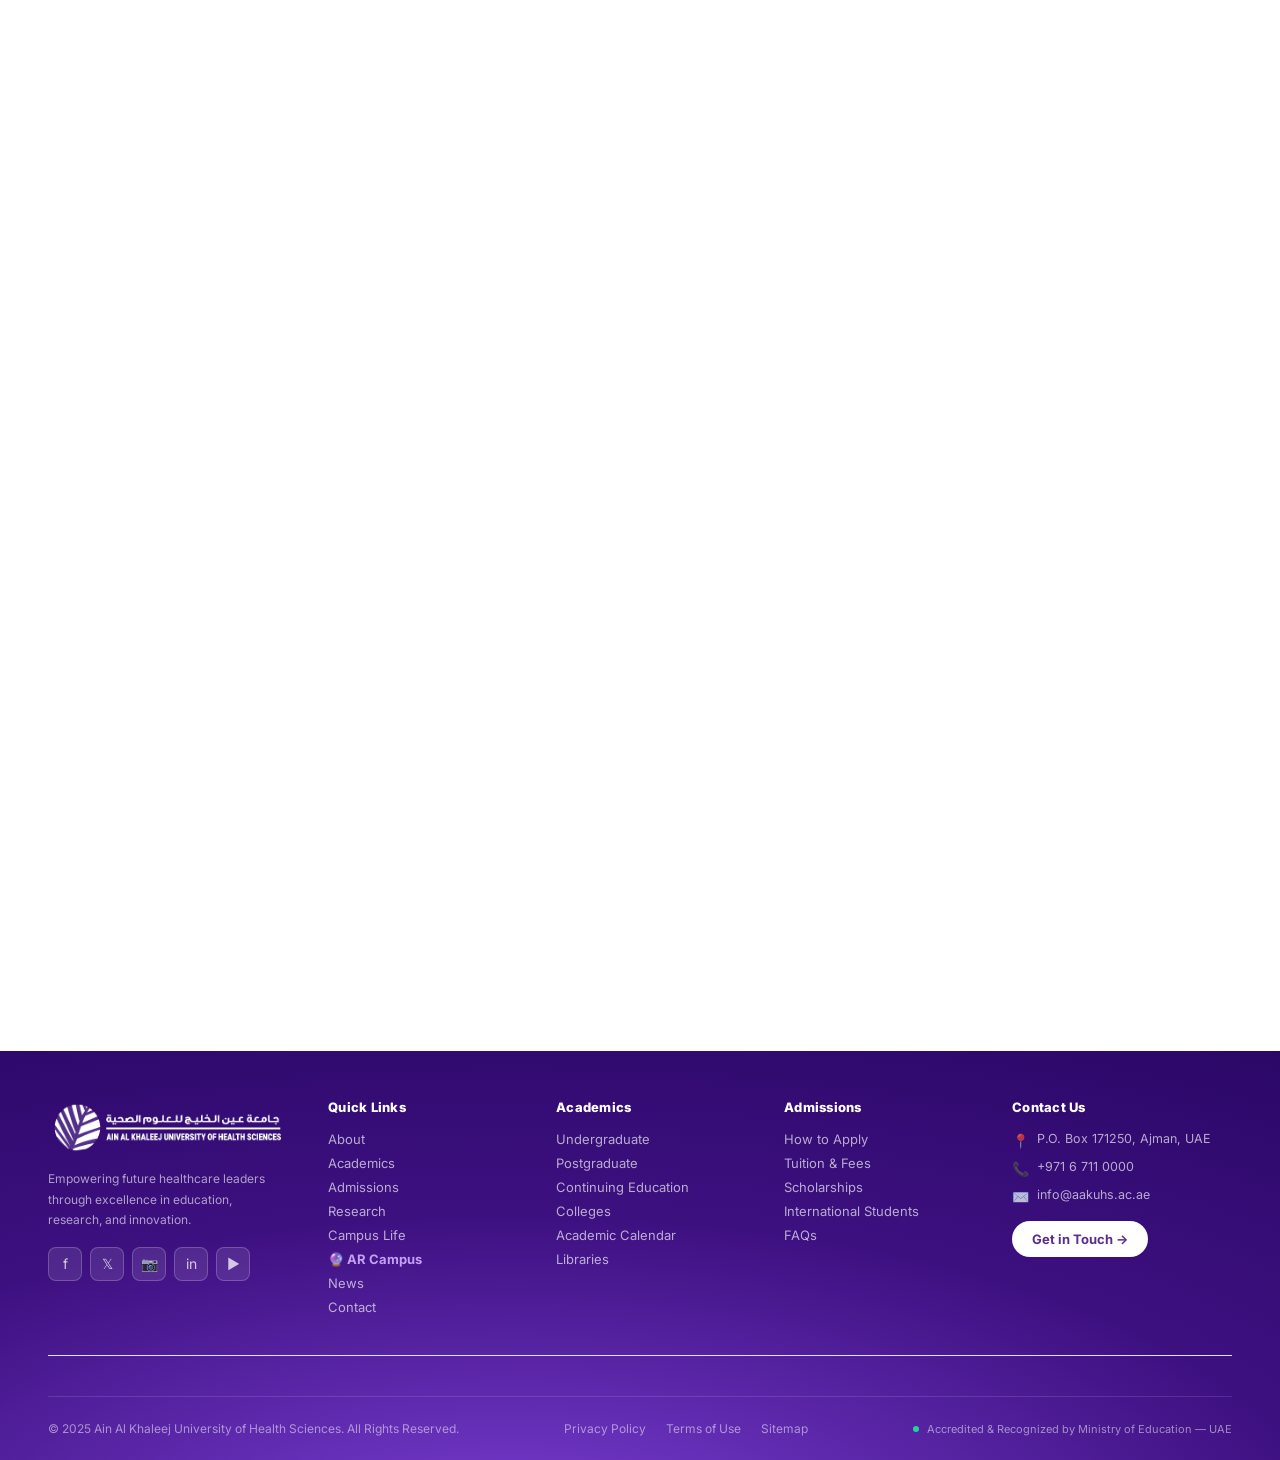
==== commit 6d2a1b51: "Add files via upload" ====
--- a/index.html
+++ b/index.html
@@ -138,14 +138,133 @@
 .cursor-ring.hovered{width:54px;height:54px;border-color:rgba(91,45,142,.7)}
 
 /* ═══════════════════════════════════════
-   SCROLL REVEAL
-═══════════════════════════════════════ */
-.reveal{opacity:0;transform:translateY(40px);transition:opacity .75s ease,transform .75s ease}
-.reveal.visible{opacity:1;transform:none}
-.reveal-left{opacity:0;transform:translateX(-40px);transition:opacity .75s ease,transform .75s ease}
-.reveal-left.visible{opacity:1;transform:none}
-.reveal-right{opacity:0;transform:translateX(40px);transition:opacity .75s ease,transform .75s ease}
-.reveal-right.visible{opacity:1;transform:none}
+   EPIC SCROLL REVEAL SYSTEM v3.0
+═══════════════════════════════════════ */
+.reveal{
+  opacity:0;
+  transform:translateY(60px) scale(.97);
+  filter:blur(6px);
+  transition:opacity .9s cubic-bezier(.16,1,.3,1),
+             transform .9s cubic-bezier(.16,1,.3,1),
+             filter .9s cubic-bezier(.16,1,.3,1);
+  will-change:opacity,transform,filter;
+}
+.reveal-left{
+  opacity:0;
+  transform:translateX(-70px) rotateY(8deg);
+  filter:blur(4px);
+  transition:opacity .85s cubic-bezier(.16,1,.3,1),
+             transform .85s cubic-bezier(.16,1,.3,1),
+             filter .85s cubic-bezier(.16,1,.3,1);
+  will-change:opacity,transform,filter;
+}
+.reveal-right{
+  opacity:0;
+  transform:translateX(70px) rotateY(-8deg);
+  filter:blur(4px);
+  transition:opacity .85s cubic-bezier(.16,1,.3,1),
+             transform .85s cubic-bezier(.16,1,.3,1),
+             filter .85s cubic-bezier(.16,1,.3,1);
+  will-change:opacity,transform,filter;
+}
+.reveal.visible,.reveal-left.visible,.reveal-right.visible{
+  opacity:1;transform:none;filter:blur(0px);
+}
+/* stagger for siblings */
+.reveal:nth-child(2){transition-delay:.08s}
+.reveal:nth-child(3){transition-delay:.16s}
+.reveal:nth-child(4){transition-delay:.24s}
+.reveal:nth-child(5){transition-delay:.32s}
+.reveal:nth-child(6){transition-delay:.40s}
+
+/* card 3D pop-in */
+.upc-card.reveal{
+  transform:translateY(50px) scale(.92) rotateX(6deg);
+  transform-origin:center bottom;
+}
+.upc-card.reveal.visible{transform:none}
+
+/* pillars scale */
+.pillars-bar.reveal{transform:translateY(40px) scaleX(.95);transform-origin:center}
+.pillars-bar.reveal.visible{transform:none}
+
+/* scroll progress bar */
+#scroll-progress-bar{
+  position:fixed;top:0;left:0;height:3px;width:0%;z-index:99999;
+  background:linear-gradient(90deg,#5b2d8e,#9b6ddc,#c4a0f5,#fff,#9b6ddc,#5b2d8e);
+  background-size:200% 100%;
+  animation:shimmerBar 2s linear infinite;
+  box-shadow:0 0 12px rgba(196,160,245,.8),0 0 24px rgba(155,109,220,.4);
+  pointer-events:none;border-radius:0 2px 2px 0;
+}
+@keyframes shimmerBar{0%{background-position:200% 0}100%{background-position:-200% 0}}
+
+/* side section dots */
+#section-indicator{
+  position:fixed;left:22px;top:50%;transform:translateY(-50%);
+  z-index:9990;pointer-events:none;
+  display:flex;flex-direction:column;gap:10px;
+}
+.sec-dot{
+  width:7px;height:7px;border-radius:50%;
+  background:rgba(91,45,142,.2);border:1.5px solid rgba(91,45,142,.3);
+  transition:all .4s cubic-bezier(.34,1.56,.64,1);
+}
+.sec-dot.active{
+  background:var(--purple);border-color:var(--purple);
+  transform:scale(1.7);
+  box-shadow:0 0 0 4px rgba(91,45,142,.18),0 0 14px rgba(91,45,142,.5);
+}
+
+/* velocity speed lines on right */
+#velocity-trail{
+  position:fixed;right:18px;top:50%;transform:translateY(-50%);
+  pointer-events:none;z-index:9990;
+  display:flex;flex-direction:column;gap:5px;align-items:center;
+}
+.vel-line{
+  width:2px;border-radius:2px;
+  background:linear-gradient(180deg,rgba(196,160,245,0),rgba(196,160,245,.7),rgba(196,160,245,0));
+  transform:scaleY(0);opacity:0;
+  transition:transform .25s ease,opacity .25s ease,height .25s ease;
+}
+.vel-line.show{transform:scaleY(1);opacity:1}
+
+/* aurora bg glow that follows scroll */
+#page-aurora{
+  position:fixed;inset:0;pointer-events:none;z-index:0;
+  background:radial-gradient(ellipse 60% 40% at 50% 30%,rgba(91,45,142,.04),transparent 70%);
+  transition:background 1s ease;
+  mix-blend-mode:multiply;
+}
+
+/* section flash sweep */
+@keyframes sectionSweep{
+  0%{transform:translateX(-100%);opacity:.6}
+  100%{transform:translateX(200%);opacity:0}
+}
+.sweep-flash{
+  position:absolute;inset:0;pointer-events:none;overflow:hidden;z-index:9;
+}
+.sweep-flash::after{
+  content:'';
+  position:absolute;inset:0;width:40%;
+  background:linear-gradient(90deg,transparent,rgba(196,160,245,.12),transparent);
+  animation:sectionSweep 1s cubic-bezier(.4,0,.2,1) forwards;
+}
+
+/* stat counter glow on appear */
+.stats-strip.visible .stat-num{
+  animation:statPop .7s cubic-bezier(.34,1.56,.64,1) both;
+  animation-delay:.2s;
+}
+@keyframes statPop{
+  0%{transform:scale(.8);opacity:.4;text-shadow:none}
+  60%{transform:scale(1.08);text-shadow:0 0 30px rgba(196,160,245,.9)}
+  100%{transform:scale(1);text-shadow:0 0 8px rgba(196,160,245,.2)}
+}
+
+@media(max-width:900px){#section-indicator,#velocity-trail{display:none}}
 
 /* ═══════════════════════════════════════
    FLOATING PARTICLES
@@ -188,6 +307,29 @@
   background:radial-gradient(ellipse 160% 200% at 80% -40%, #7b3fd4 0%, #3d1080 40%, #1a0050 100%);
   clip-path:polygon(8% 0%, 100% 0%, 100% 100%, 0% 100%);
   z-index:0;
+  transition:clip-path .7s cubic-bezier(.16,1,.3,1),
+             left .7s cubic-bezier(.16,1,.3,1),
+             right .7s cubic-bezier(.16,1,.3,1),
+             background .5s ease;
+}
+/* ── RTL: Purple moves to LEFT, white to RIGHT ── */
+[dir="rtl"] .nav::before{
+  left:0;right:auto;
+  clip-path:polygon(0% 0%, 92% 0%, 100% 100%, 0% 100%);
+  background:radial-gradient(ellipse 160% 200% at 20% -40%, #7b3fd4 0%, #3d1080 40%, #1a0050 100%);
+}
+[dir="rtl"] .nav-logo{
+  padding-left:16px;padding-right:32px;
+  order:3;
+}
+[dir="rtl"] .nav-links{
+  order:2;
+  justify-content:flex-start;
+  padding-right:0;padding-left:8px;
+}
+[dir="rtl"] .nav-right{
+  order:1;
+  padding-right:0;padding-left:32px;
 }
 .nav.scrolled{box-shadow:0 6px 40px rgba(20,0,80,.22)}
 
@@ -413,19 +555,145 @@
    CHAIRMAN'S WORD — IMAGE ONLY
 ═══════════════════════════════════════ */
 .chairman-section{
-  width:100%;
-  position:relative;
-  overflow:hidden;
-  background:#0a001e;
-  line-height:0;
+  width:100%;position:relative;overflow:hidden;
+  background:linear-gradient(135deg,#07001a 0%,#120035 40%,#1e0055 70%,#0a001e 100%);
+  display:grid;grid-template-columns:1fr 1fr;
+  align-items:center;min-height:580px;
+}
+/* left — text content */
+.ch-content{
+  position:relative;z-index:3;
+  padding:72px 56px 72px 80px;
+  display:flex;flex-direction:column;gap:24px;
+}
+.ch-eyebrow{
+  font-family:'Cairo',sans-serif;font-size:11px;font-weight:800;
+  letter-spacing:.35em;text-transform:uppercase;
+  color:rgba(196,160,245,.7);
+  display:flex;align-items:center;gap:10px;
+}
+.ch-eyebrow::before{
+  content:'';width:32px;height:2px;
+  background:linear-gradient(90deg,#9b6ddc,transparent);
+  border-radius:99px;
+}
+.ch-title{
+  font-family:'Cairo',sans-serif;font-size:clamp(28px,3.5vw,46px);
+  font-weight:900;color:#fff;line-height:1.1;
+}
+.ch-title em{
+  font-style:normal;
+  background:linear-gradient(135deg,#c4a0f5,#9b6ddc);
+  -webkit-background-clip:text;-webkit-text-fill-color:transparent;
+  background-clip:text;
+}
+.ch-name{
+  font-family:'Cairo',sans-serif;font-size:18px;font-weight:700;
+  color:rgba(255,255,255,.9);margin-top:4px;
+}
+.ch-role{
+  font-size:12px;font-weight:600;color:rgba(196,160,245,.65);
+  letter-spacing:.08em;text-transform:uppercase;
+}
+.ch-quote-mark{
+  font-size:72px;line-height:.6;color:rgba(155,109,220,.25);
+  font-family:Georgia,serif;margin-bottom:-8px;align-self:flex-start;
+}
+.ch-quote{
+  font-size:15px;line-height:1.85;color:rgba(255,255,255,.72);
+  font-weight:400;border-left:3px solid rgba(155,109,220,.4);
+  padding-left:18px;font-style:italic;
+}
+.ch-divider{
+  width:60px;height:2px;
+  background:linear-gradient(90deg,#9b6ddc,rgba(155,109,220,0));
+  border-radius:99px;
+}
+/* right — photo */
+.ch-img-wrap{
+  position:relative;height:100%;min-height:580px;overflow:hidden;
+}
+.ch-img-wrap::before{
+  content:'';position:absolute;inset:0;z-index:2;
+  background:linear-gradient(90deg,#07001a 0%,rgba(7,0,26,.3) 30%,transparent 60%),
+             linear-gradient(0deg,rgba(7,0,26,.6) 0%,transparent 40%);
+}
+/* Glow ring behind photo */
+.ch-img-wrap::after{
+  content:'';position:absolute;
+  inset:-60px;z-index:1;
+  background:radial-gradient(ellipse 60% 80% at 70% 50%,rgba(113,64,184,.35),transparent 65%);
+  animation:chGlow 4s ease-in-out infinite alternate;
+}
+@keyframes chGlow{
+  0%{opacity:.6;transform:scale(.95)}
+  100%{opacity:1;transform:scale(1.05)}
 }
 .ch-full-img{
-  width:100%;
-  height:auto;
-  display:block;
+  position:absolute;inset:0;
+  width:100%;height:100%;
   object-fit:cover;
   object-position:center top;
-  max-height:90vh;
+  z-index:1;
+  transform:scale(1.04);
+  transition:transform 8s ease;
+  filter:brightness(.92) contrast(1.05);
+}
+.chairman-section:hover .ch-full-img{
+  transform:scale(1);
+}
+/* floating accent elements */
+.ch-accent-circle{
+  position:absolute;border-radius:50%;pointer-events:none;z-index:0;
+  animation:chFloat 6s ease-in-out infinite;
+}
+.ch-accent-circle:nth-child(1){
+  width:300px;height:300px;top:-80px;left:-80px;
+  background:radial-gradient(circle,rgba(113,64,184,.12),transparent 70%);
+  animation-delay:0s;
+}
+.ch-accent-circle:nth-child(2){
+  width:200px;height:200px;bottom:-40px;left:30%;
+  background:radial-gradient(circle,rgba(196,160,245,.08),transparent 70%);
+  animation-delay:-3s;
+}
+@keyframes chFloat{
+  0%,100%{transform:translate(0,0)}
+  50%{transform:translate(20px,-20px)}
+}
+/* Stats row */
+.ch-stats{
+  display:flex;gap:28px;margin-top:4px;
+}
+.ch-stat{text-align:center}
+.ch-stat-val{
+  font-family:'Cairo',sans-serif;font-size:22px;font-weight:900;
+  background:linear-gradient(135deg,#c4a0f5,#9b6ddc);
+  -webkit-background-clip:text;-webkit-text-fill-color:transparent;
+  background-clip:text;
+}
+.ch-stat-lbl{font-size:10px;color:rgba(255,255,255,.4);font-weight:600;letter-spacing:.05em}
+
+/* RTL flip */
+[dir="rtl"] .ch-content{padding:72px 80px 72px 56px;order:2}
+[dir="rtl"] .ch-img-wrap{order:1}
+[dir="rtl"] .ch-eyebrow::before{background:linear-gradient(270deg,#9b6ddc,transparent)}
+[dir="rtl"] .ch-img-wrap::before{
+  background:linear-gradient(270deg,#07001a 0%,rgba(7,0,26,.3) 30%,transparent 60%),
+             linear-gradient(0deg,rgba(7,0,26,.6) 0%,transparent 40%);
+}
+[dir="rtl"] .ch-quote{border-left:none;border-right:3px solid rgba(155,109,220,.4);padding-left:0;padding-right:18px}
+[dir="rtl"] .ch-divider{background:linear-gradient(270deg,#9b6ddc,rgba(155,109,220,0))}
+
+@media(max-width:900px){
+  .chairman-section{grid-template-columns:1fr;min-height:auto}
+  .ch-content{padding:48px 28px;order:2}
+  .ch-img-wrap{min-height:320px;order:1}
+  .ch-img-wrap::before{
+    background:linear-gradient(0deg,#07001a 0%,rgba(7,0,26,.2) 50%,transparent 100%)
+  }
+  [dir="rtl"] .ch-content{order:2;padding:48px 28px}
+  [dir="rtl"] .ch-img-wrap{order:1}
 }
 
 /* ═══════════════════════════════════════
@@ -1904,6 +2172,21 @@
 </div>
 
 <!-- PARTICLES -->
+<!-- EPIC SCROLL ELEMENTS -->
+<div id="scroll-progress-bar"></div>
+<div id="page-aurora"></div>
+<div id="section-indicator"></div>
+<div id="velocity-trail">
+  <div class="vel-line" style="height:6px"></div>
+  <div class="vel-line" style="height:10px"></div>
+  <div class="vel-line" style="height:16px"></div>
+  <div class="vel-line" style="height:22px"></div>
+  <div class="vel-line" style="height:28px"></div>
+  <div class="vel-line" style="height:22px"></div>
+  <div class="vel-line" style="height:16px"></div>
+  <div class="vel-line" style="height:10px"></div>
+  <div class="vel-line" style="height:6px"></div>
+</div>
 <div id="particles" style="z-index:-2"></div>
 
 <!-- CURSOR RING -->
@@ -2699,8 +2982,33 @@
      CHAIRMAN'S WORD
 ════════════════════════ -->
 <section class="chairman-section reveal" id="chairman">
-  <img src="assets/img/charman.png" alt="Chairman's Word — Mohammed Shemel Al Memari" class="ch-full-img">
-  <div style="position:absolute;bottom:0;left:0;right:0;height:120px;background:linear-gradient(to bottom,transparent,rgba(26,0,80,0.95));pointer-events:none"></div>
+  <!-- Accent circles -->
+  <div class="ch-accent-circle"></div>
+  <div class="ch-accent-circle"></div>
+
+  <!-- Left: Content -->
+  <div class="ch-content">
+    <div class="ch-eyebrow" data-i18n="ch_eyebrow">Chairman's Word</div>
+    <div class="ch-quote-mark">"</div>
+    <div class="ch-quote" data-i18n="ch_quote">
+      At Ain Al Khaleej University of Health Sciences, we are committed to shaping the future of healthcare in the UAE and beyond — through excellence, innovation, and an unwavering dedication to our students.
+    </div>
+    <div class="ch-divider"></div>
+    <div>
+      <div class="ch-name" data-i18n="ch_name">Mohammed Shemel Al Memari</div>
+      <div class="ch-role" data-i18n="ch_role">Chairman, Board of Trustees</div>
+    </div>
+    <div class="ch-stats">
+      <div class="ch-stat"><div class="ch-stat-val">20+</div><div class="ch-stat-lbl" data-i18n="ch_stat1">Programs</div></div>
+      <div class="ch-stat"><div class="ch-stat-val">8</div><div class="ch-stat-lbl" data-i18n="ch_stat2">Colleges</div></div>
+      <div class="ch-stat"><div class="ch-stat-val">10K+</div><div class="ch-stat-lbl" data-i18n="ch_stat3">Students</div></div>
+    </div>
+  </div>
+
+  <!-- Right: Photo -->
+  <div class="ch-img-wrap">
+    <img src="assets/img/charman.png" alt="Chairman Mohammed Shemel Al Memari" class="ch-full-img">
+  </div>
 </section>
 
 <!-- ════════════════════════
@@ -2980,7 +3288,12 @@
     get_in_touch:'Get in Touch →',
     footer_copy:'© 2025 Ain Al Khaleej University of Health Sciences. All Rights Reserved.',
     privacy:'Privacy Policy',terms:'Terms of Use',sitemap:'Sitemap',
-    accredited_footer:'Accredited & Recognized by Ministry of Education — UAE'
+    accredited_footer:'Accredited & Recognized by Ministry of Education — UAE',
+    ch_eyebrow:"Chairman's Word",
+    ch_quote:"At Ain Al Khaleej University of Health Sciences, we are committed to shaping the future of healthcare in the UAE and beyond — through excellence, innovation, and an unwavering dedication to our students.",
+    ch_name:'Mohammed Shemel Al Memari',
+    ch_role:'Chairman, Board of Trustees',
+    ch_stat1:'Programs',ch_stat2:'Colleges',ch_stat3:'Students'
   },
   ar:{
     nav_about:'عن الجامعة',nav_academics:'البرامج الأكاديمية',nav_admissions:'القبول والتسجيل',
@@ -3039,7 +3352,12 @@
     get_in_touch:'تواصل معنا →',
     footer_copy:'© 2025 جامعة عين الخليج للعلوم الصحية. جميع الحقوق محفوظة.',
     privacy:'سياسة الخصوصية',terms:'شروط الاستخدام',sitemap:'خريطة الموقع',
-    accredited_footer:'معتمد ومعترف به من وزارة التعليم – الإمارات'
+    accredited_footer:'معتمد ومعترف به من وزارة التعليم – الإمارات',
+    ch_eyebrow:'كلمة رئيس مجلس الأمناء',
+    ch_quote:'في جامعة عين الخليج لعلوم الصحة، نحن ملتزمون بتشكيل مستقبل الرعاية الصحية في الإمارات وما وراءها — من خلال التميز والابتكار والتفاني المتواصل في خدمة طلابنا.',
+    ch_name:'محمد شيمل المميري',
+    ch_role:'رئيس مجلس الأمناء',
+    ch_stat1:'برنامج',ch_stat2:'كليات',ch_stat3:'طالب'
   }
 };
 
@@ -3049,6 +3367,34 @@
   currentLang = lang;
   localStorage.setItem('aaku-lang',lang);
   document.documentElement.lang = lang;
+
+  // ── Epic nav diagonal flip animation ──
+  const nav = document.querySelector('.nav');
+  if(nav){
+    nav.classList.add('lang-transitioning');
+    // Add a ripple overlay for the flip
+    let ripple = document.getElementById('nav-lang-ripple');
+    if(!ripple){
+      ripple = document.createElement('div');
+      ripple.id = 'nav-lang-ripple';
+      ripple.style.cssText = `
+        position:absolute;inset:0;z-index:50;pointer-events:none;
+        background:linear-gradient(90deg,transparent,rgba(155,109,220,.25),transparent);
+        transform:translateX(-100%);
+        transition:transform .6s cubic-bezier(.16,1,.3,1);
+      `;
+      nav.appendChild(ripple);
+    }
+    // Trigger ripple sweep direction based on language
+    ripple.style.transform = lang==='ar' ? 'translateX(-100%)' : 'translateX(200%)';
+    requestAnimationFrame(()=>{
+      requestAnimationFrame(()=>{
+        ripple.style.transform = lang==='ar' ? 'translateX(200%)' : 'translateX(-100%)';
+      });
+    });
+    setTimeout(()=>nav.classList.remove('lang-transitioning'),700);
+  }
+
   document.documentElement.dir = lang==='ar'?'rtl':'ltr';
   const d = T[lang]||T.en;
   document.querySelectorAll('[data-i18n]').forEach(el => {
@@ -3130,17 +3476,177 @@
 });
 
 /* ═══════════════════════════════════════
-   SCROLL REVEAL
-═══════════════════════════════════════ */
-const revealObserver = new IntersectionObserver(entries=>{
-  entries.forEach(e=>{
-    if(e.isIntersecting){
-      e.target.classList.add('visible');
-      revealObserver.unobserve(e.target);
+   EPIC SCROLL ENGINE v3.0
+═══════════════════════════════════════ */
+(function initEpicScroll(){
+
+  /* — Section registry — */
+  const SECTIONS = [
+    {id:'home',   label:'Home',   color:'rgba(91,45,142,.06)'},
+    {id:'about',  label:'About',  color:'rgba(61,26,110,.07)'},
+    {id:'programs',label:'Programs',color:'rgba(113,64,184,.05)'},
+    {id:'ar-campus',label:'AR',  color:'rgba(155,109,220,.06)'},
+    {id:'research',label:'Research',color:'rgba(91,45,142,.05)'},
+    {id:'campus', label:'Campus', color:'rgba(61,26,110,.06)'},
+    {id:'admissions',label:'Admissions',color:'rgba(113,64,184,.07)'},
+    {id:'news',   label:'News',   color:'rgba(91,45,142,.04)'},
+  ];
+
+  /* — Build side section dots — */
+  const indic = document.getElementById('section-indicator');
+  if(indic){
+    SECTIONS.forEach((s,i)=>{
+      const d=document.createElement('div');
+      d.className='sec-dot';
+      d.dataset.idx=i;
+      indic.appendChild(d);
+    });
+  }
+
+  /* — Elements — */
+  const progressBar = document.getElementById('scroll-progress-bar');
+  const aurora      = document.getElementById('page-aurora');
+  const velLines    = document.querySelectorAll('.vel-line');
+  const dots        = document.querySelectorAll('.sec-dot');
+
+  /* — Scroll state — */
+  let lastY=0, velocity=0, velTimeout, scrollRafId;
+  let activeSec=0;
+
+  /* — Progress bar — */
+  function updateProgress(){
+    const doc=document.documentElement;
+    const pct=(doc.scrollTop/(doc.scrollHeight-doc.clientHeight))*100;
+    if(progressBar) progressBar.style.width=pct+'%';
+  }
+
+  /* — Velocity trail — */
+  function updateVelocity(v){
+    const abs=Math.min(Math.abs(v),40);
+    const norm=abs/40; // 0..1
+    velLines.forEach((l,i)=>{
+      const center=4;
+      const dist=Math.abs(i-center)/center;
+      const show=norm>(dist*.6);
+      l.classList.toggle('show',show);
+      if(show){
+        const intensity=1-dist*.5;
+        l.style.opacity=(norm*intensity).toFixed(2);
+        const hue=norm>0.6?'rgba(196,160,245,.9)':'rgba(155,109,220,.6)';
+        l.style.background=`linear-gradient(180deg,transparent,${hue},transparent)`;
+      }
+    });
+    clearTimeout(velTimeout);
+    velTimeout=setTimeout(()=>{
+      velLines.forEach(l=>{l.classList.remove('show');l.style.opacity='0'});
+    }, 200);
+  }
+
+  /* — Aurora bg glow — */
+  function updateAurora(secIdx){
+    if(!aurora) return;
+    const colors=[
+      '91,45,142','61,26,110','113,64,184',
+      '155,109,220','91,45,142','61,26,110','113,64,184','91,45,142'
+    ];
+    const c=colors[secIdx]||'91,45,142';
+    const pct=(window.scrollY/(document.documentElement.scrollHeight-window.innerHeight))*100;
+    aurora.style.background=
+      `radial-gradient(ellipse 70% 50% at ${20+pct*.6}% ${30+Math.sin(pct*.06)*20}%,`+
+      `rgba(${c},.055),transparent 65%)`;
+  }
+
+  /* — Section detection & dots — */
+  function detectSection(){
+    let current=0;
+    SECTIONS.forEach((s,i)=>{
+      const el=document.getElementById(s.id);
+      if(el){
+        const rect=el.getBoundingClientRect();
+        if(rect.top<=window.innerHeight*.45) current=i;
+      }
+    });
+    if(current!==activeSec){
+      activeSec=current;
+      dots.forEach((d,i)=>d.classList.toggle('active',i===current));
+      updateAurora(current);
     }
+  }
+
+  /* — Section sweep flash on enter — */
+  const sweepObserver=new IntersectionObserver(entries=>{
+    entries.forEach(e=>{
+      if(e.isIntersecting&&!e.target.dataset.swept){
+        e.target.dataset.swept='1';
+        const sweep=document.createElement('div');
+        sweep.className='sweep-flash';
+        e.target.style.position='relative';
+        e.target.appendChild(sweep);
+        setTimeout(()=>sweep.remove(),1100);
+      }
+    });
+  },{threshold:.15});
+  document.querySelectorAll('section,[class*="-section"],[class*="-bar"]').forEach(s=>{
+    sweepObserver.observe(s);
   });
-},{threshold:0.1,rootMargin:'0px 0px -40px 0px'});
-document.querySelectorAll('.reveal,.reveal-left,.reveal-right').forEach(el=>revealObserver.observe(el));
+
+  /* — Main scroll handler — */
+  function onScroll(){
+    const y=window.scrollY;
+    velocity=y-lastY;
+    lastY=y;
+    updateProgress();
+    updateVelocity(velocity);
+    detectSection();
+  }
+
+  window.addEventListener('scroll',onScroll,{passive:true});
+  // initial
+  updateProgress();
+  detectSection();
+
+  /* — REVEAL OBSERVER with stagger per group — */
+  const revealObs=new IntersectionObserver(entries=>{
+    entries.forEach((e,idx)=>{
+      if(e.isIntersecting){
+        // stagger by position within viewport batch
+        const delay=Math.min(idx*60,300);
+        setTimeout(()=>{
+          e.target.classList.add('visible');
+          // sweep flash on card grids
+          if(e.target.classList.contains('upc-card')){
+            e.target.style.transitionDelay=(idx*0.07)+'s';
+          }
+        },delay);
+        revealObs.unobserve(e.target);
+      }
+    });
+  },{threshold:0.08,rootMargin:'0px 0px -30px 0px'});
+
+  document.querySelectorAll('.reveal,.reveal-left,.reveal-right').forEach(el=>{
+    revealObs.observe(el);
+  });
+
+  /* — Parallax depth on hero — */
+  const heroContent=document.querySelector('.hero-content');
+  if(heroContent){
+    window.addEventListener('scroll',()=>{
+      const y=window.scrollY;
+      if(y<800){
+        heroContent.style.transform=`translateY(${y*.18}px)`;
+        heroContent.style.opacity=`${1-y/600}`;
+      }
+    },{passive:true});
+  }
+
+  /* — Magnetic scroll snap feel (subtle) — */
+  let snapTimeout;
+  window.addEventListener('scroll',()=>{
+    clearTimeout(snapTimeout);
+    snapTimeout=setTimeout(()=>{ velocity=0; },150);
+  },{passive:true});
+
+})();
 
 /* ═══════════════════════════════════════
    NAV SCROLL EFFECT
